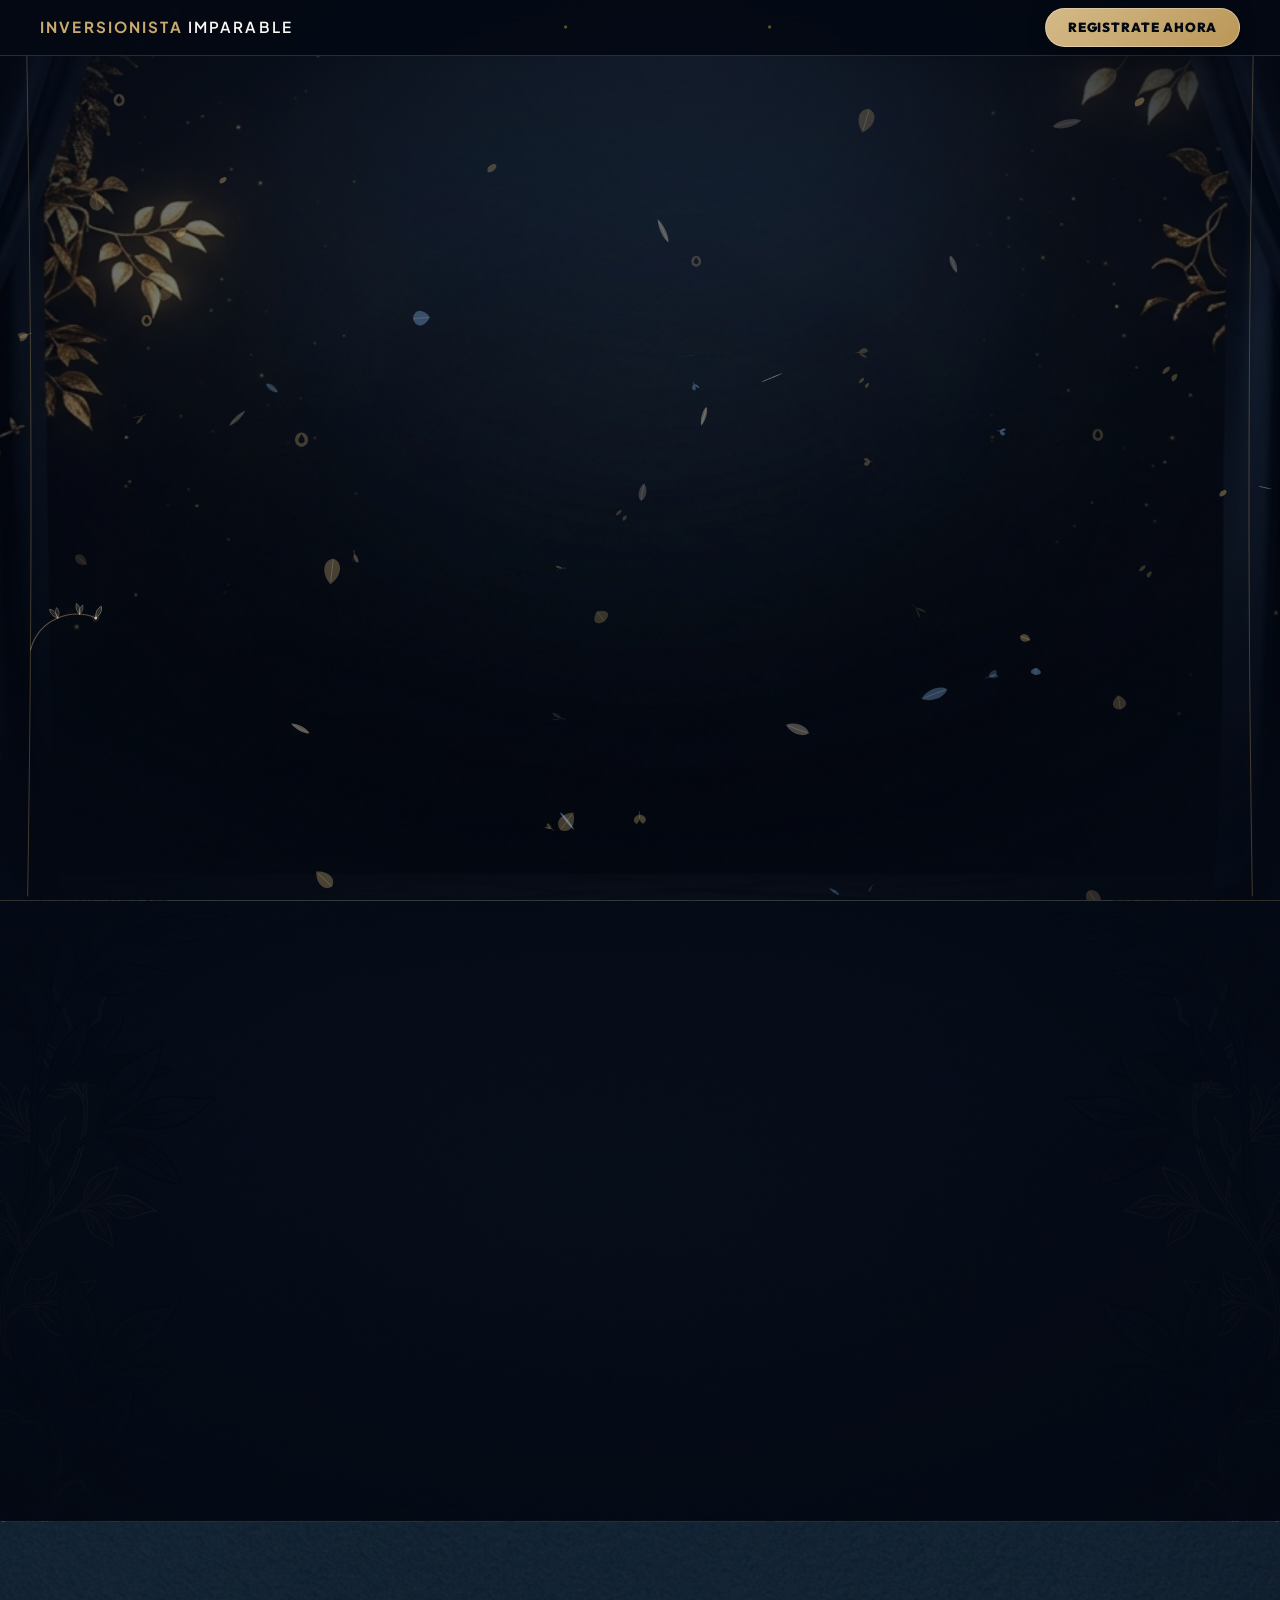
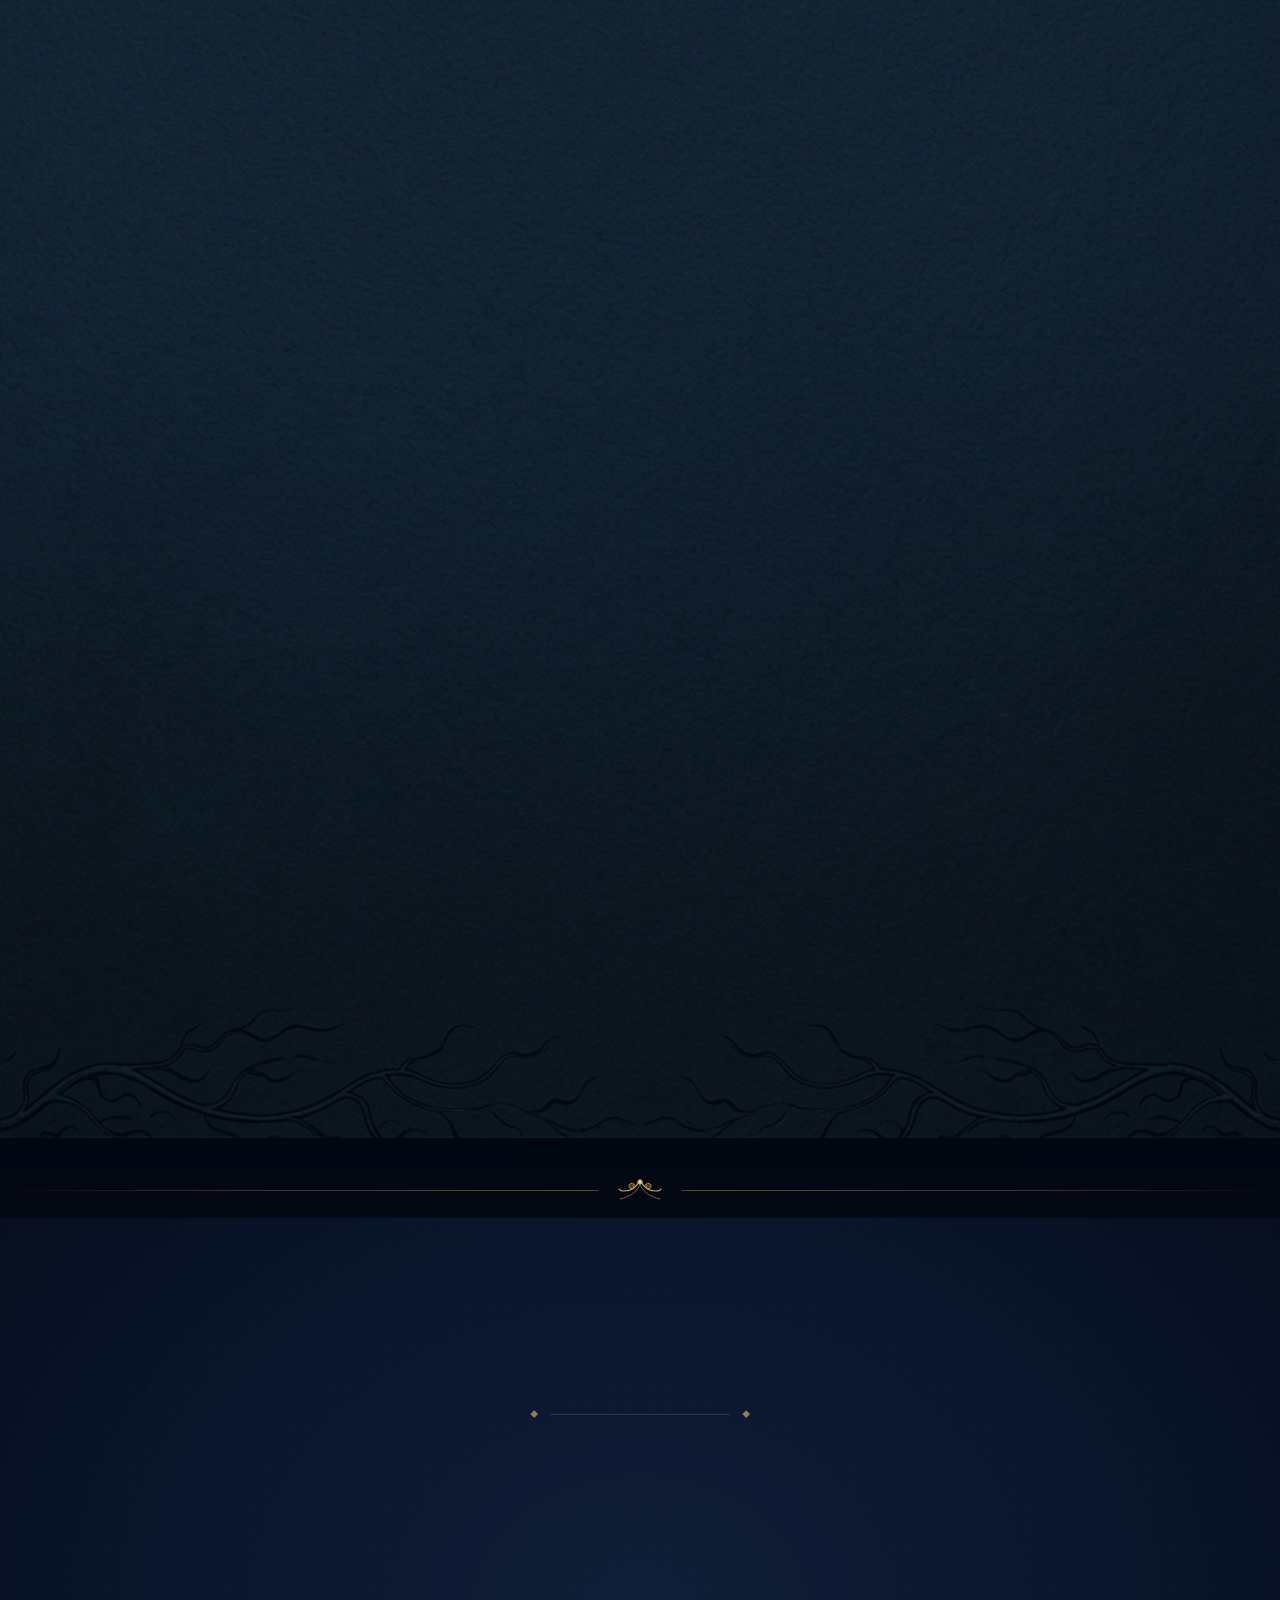
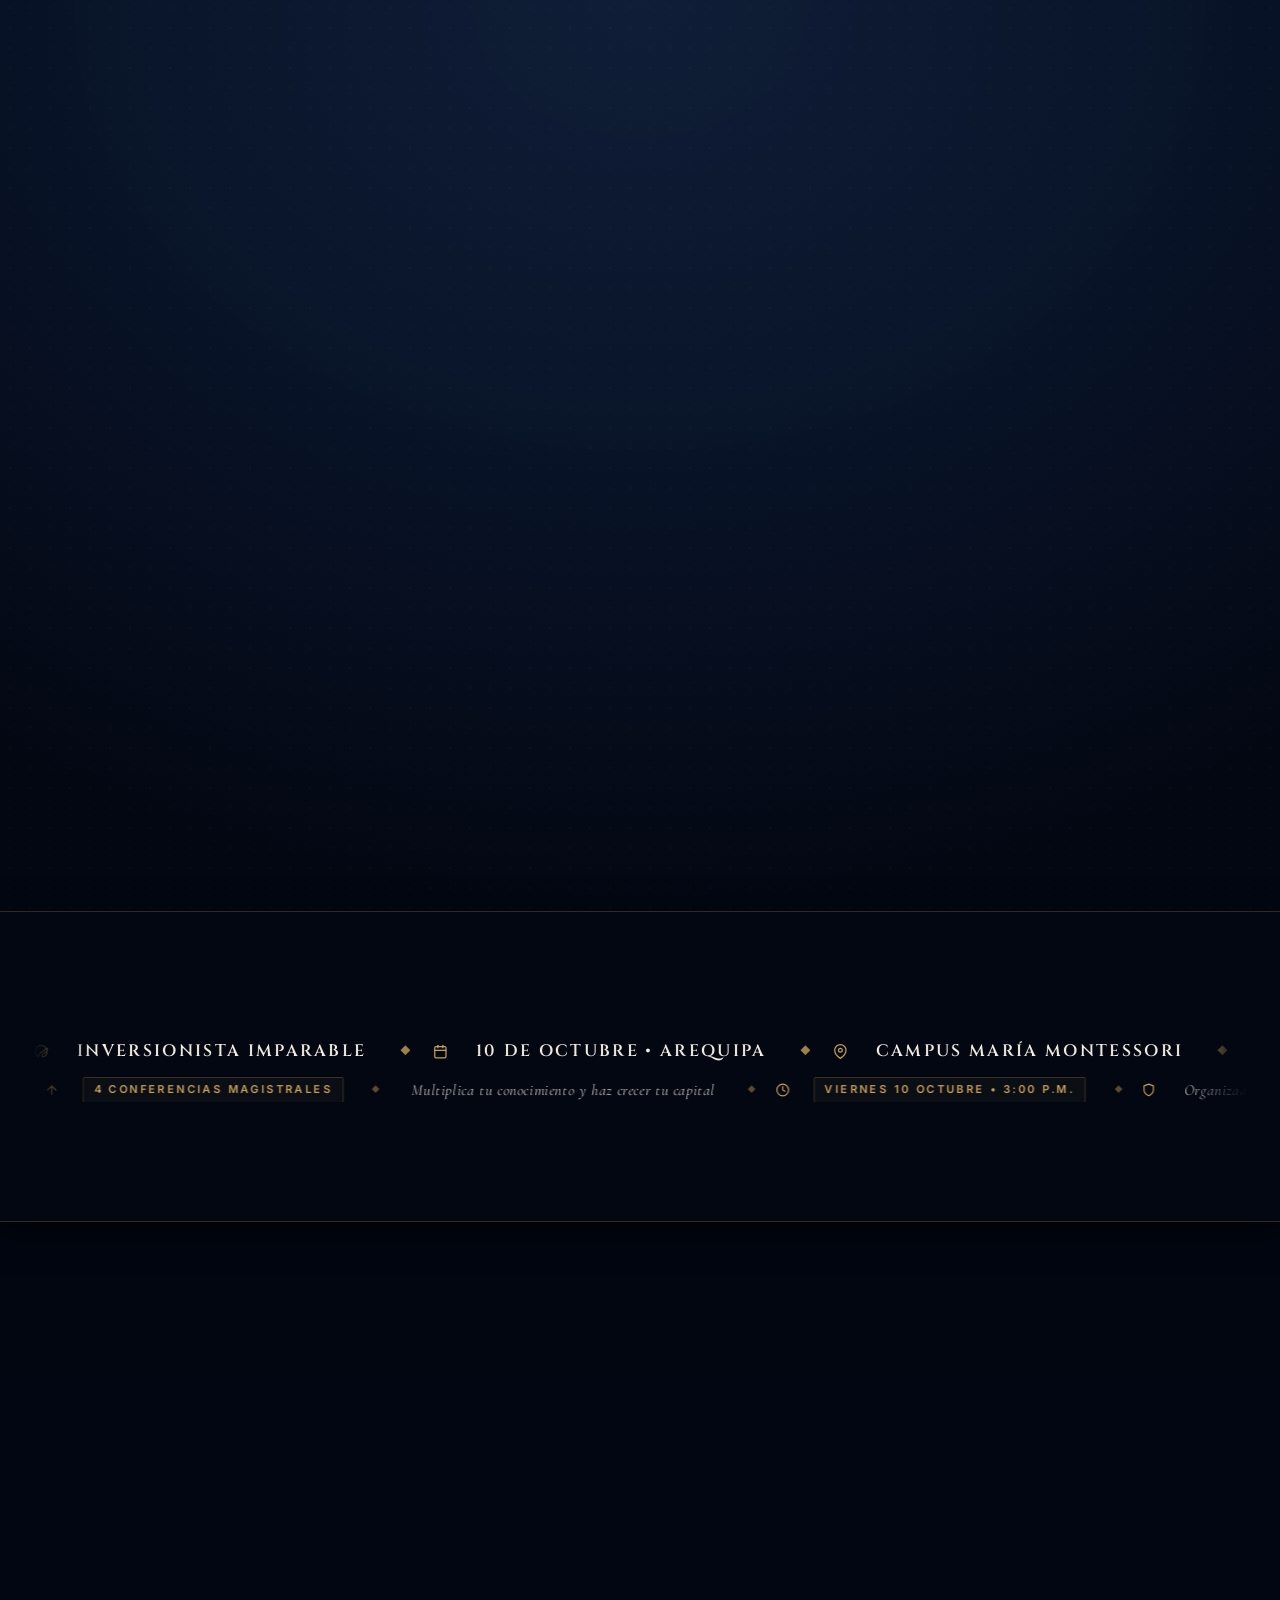
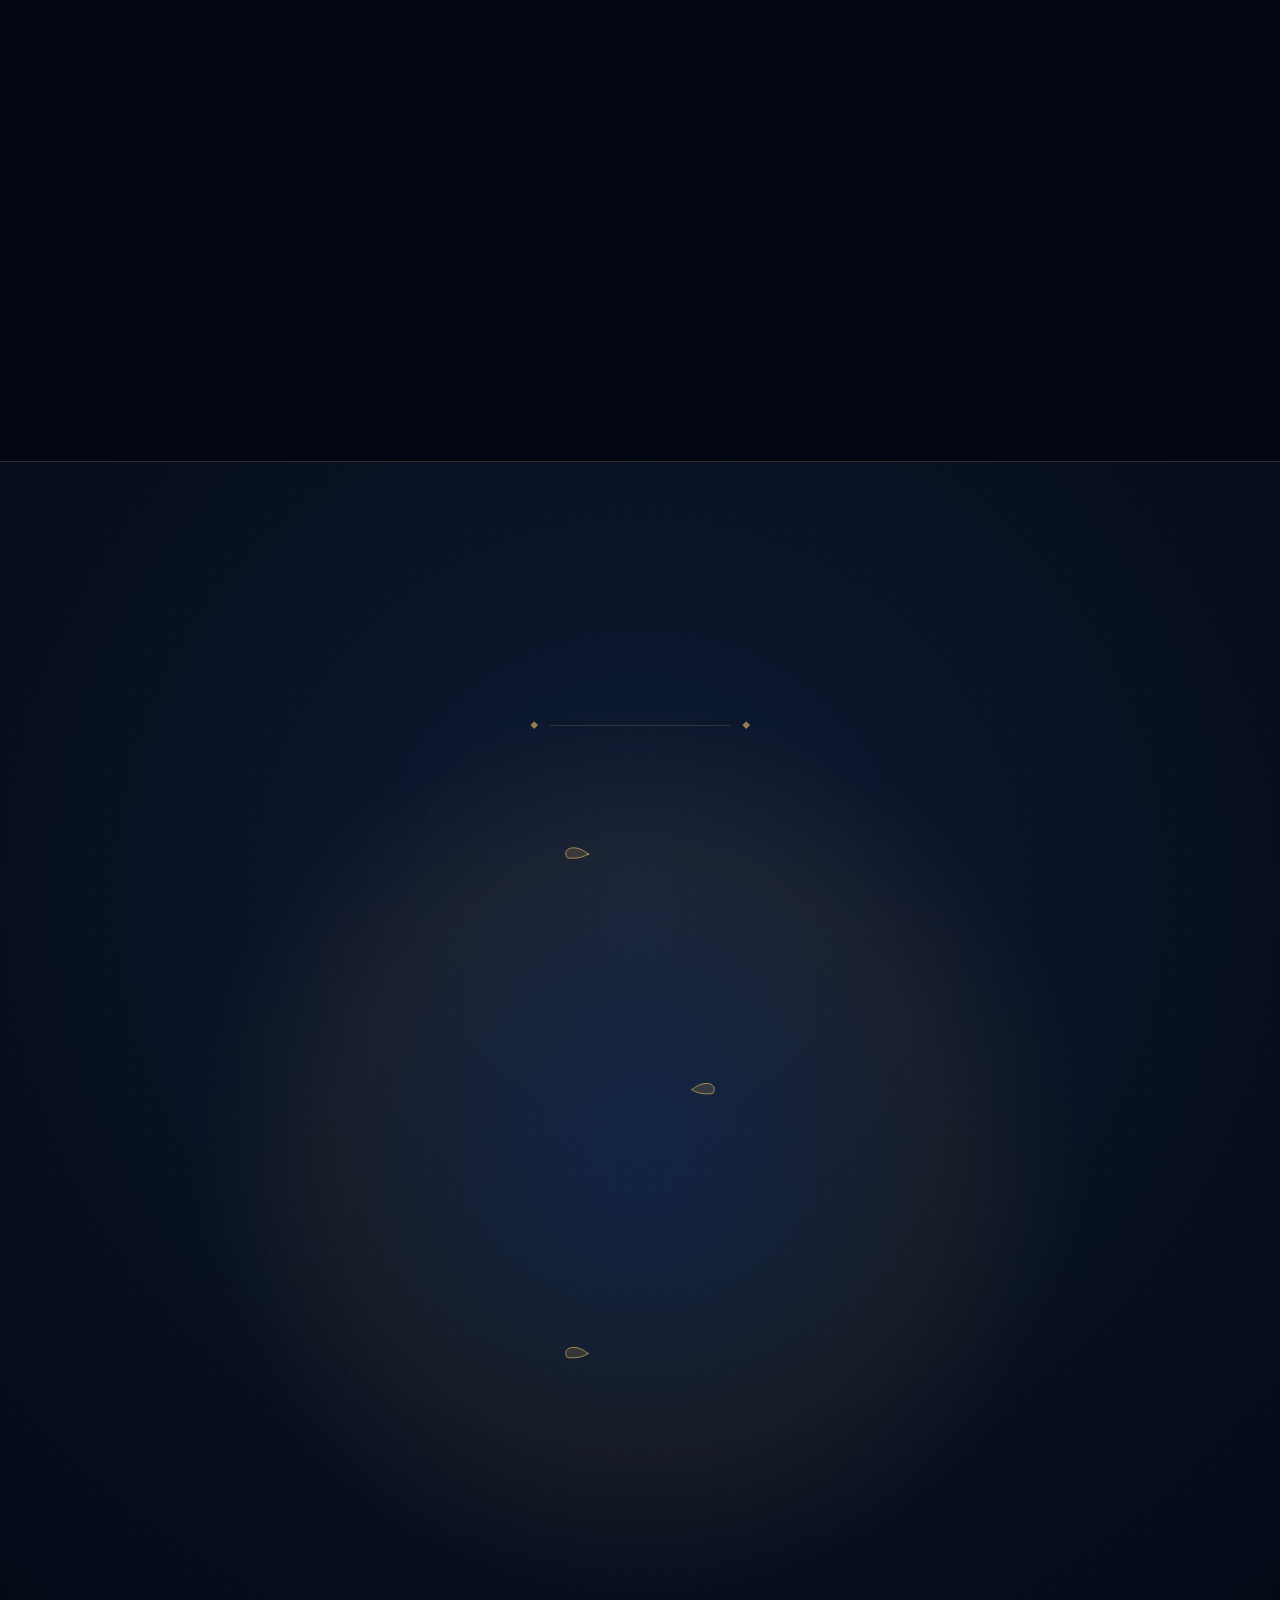
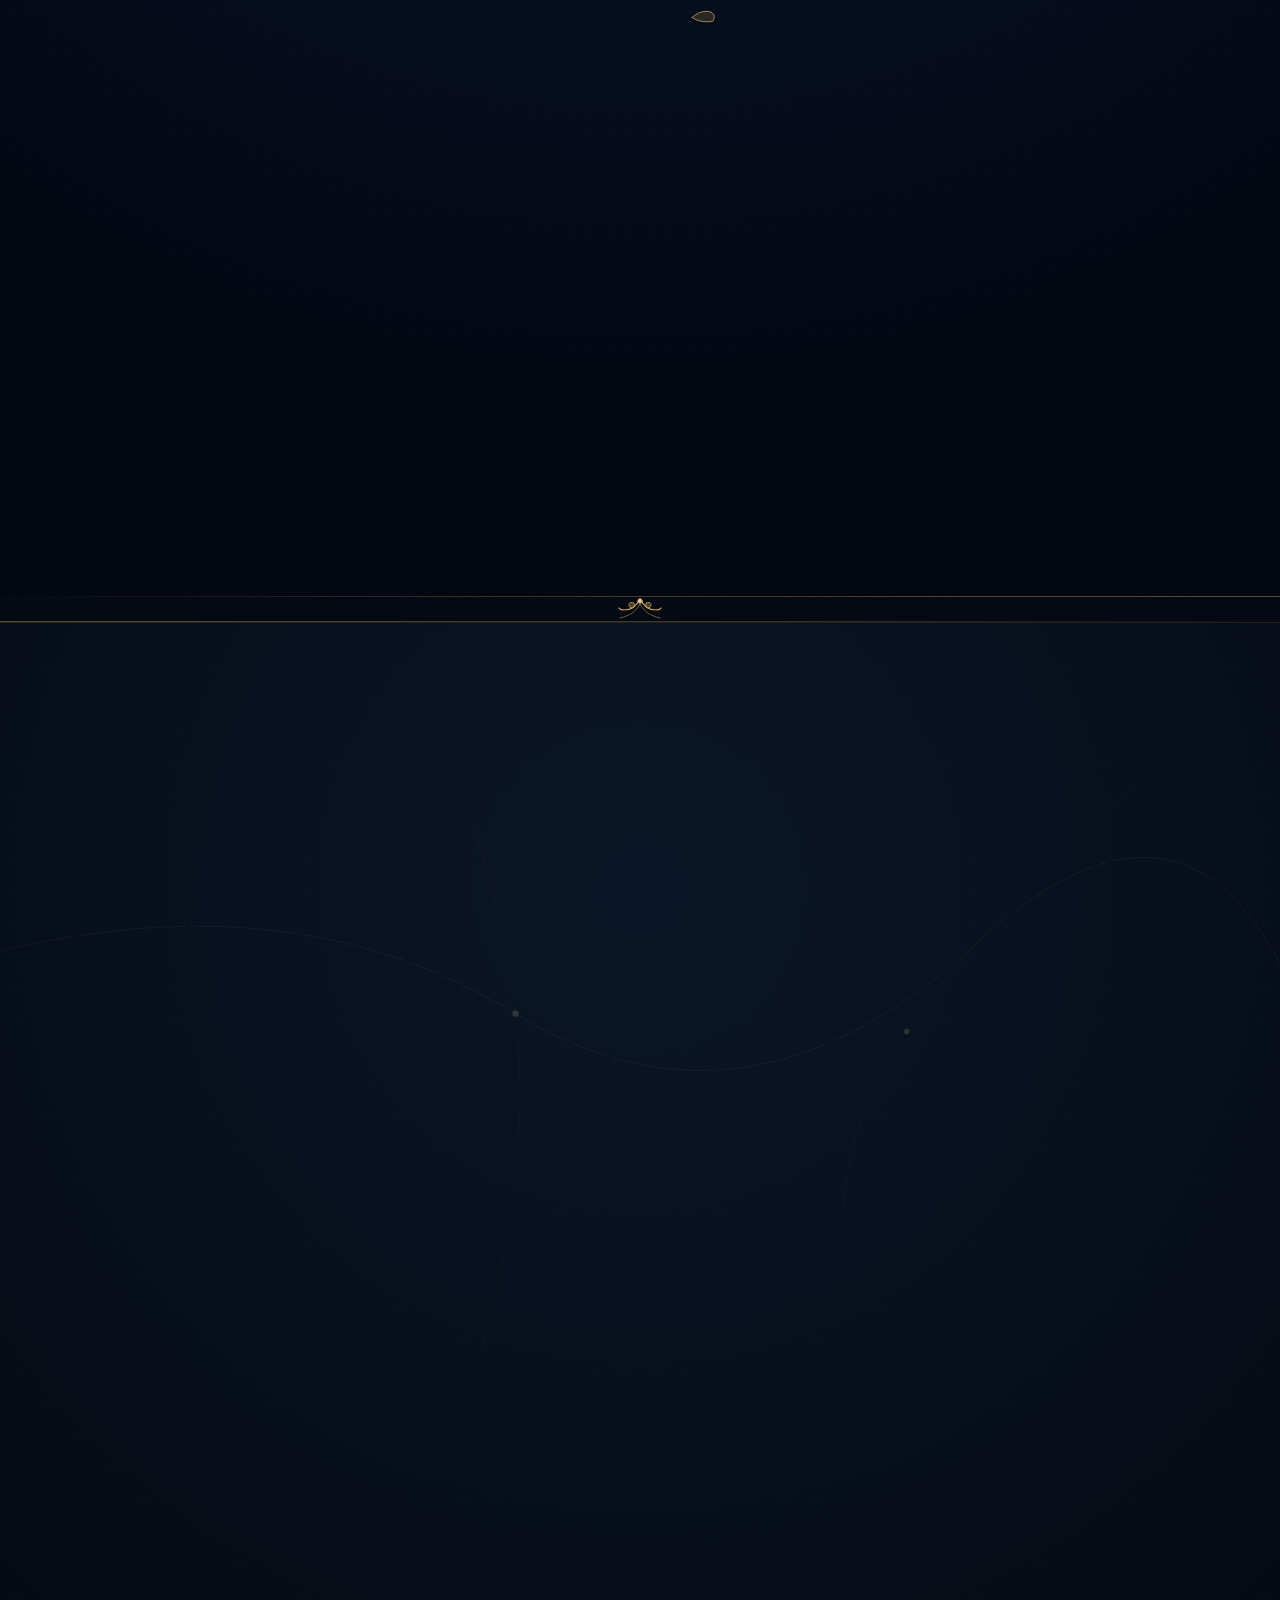
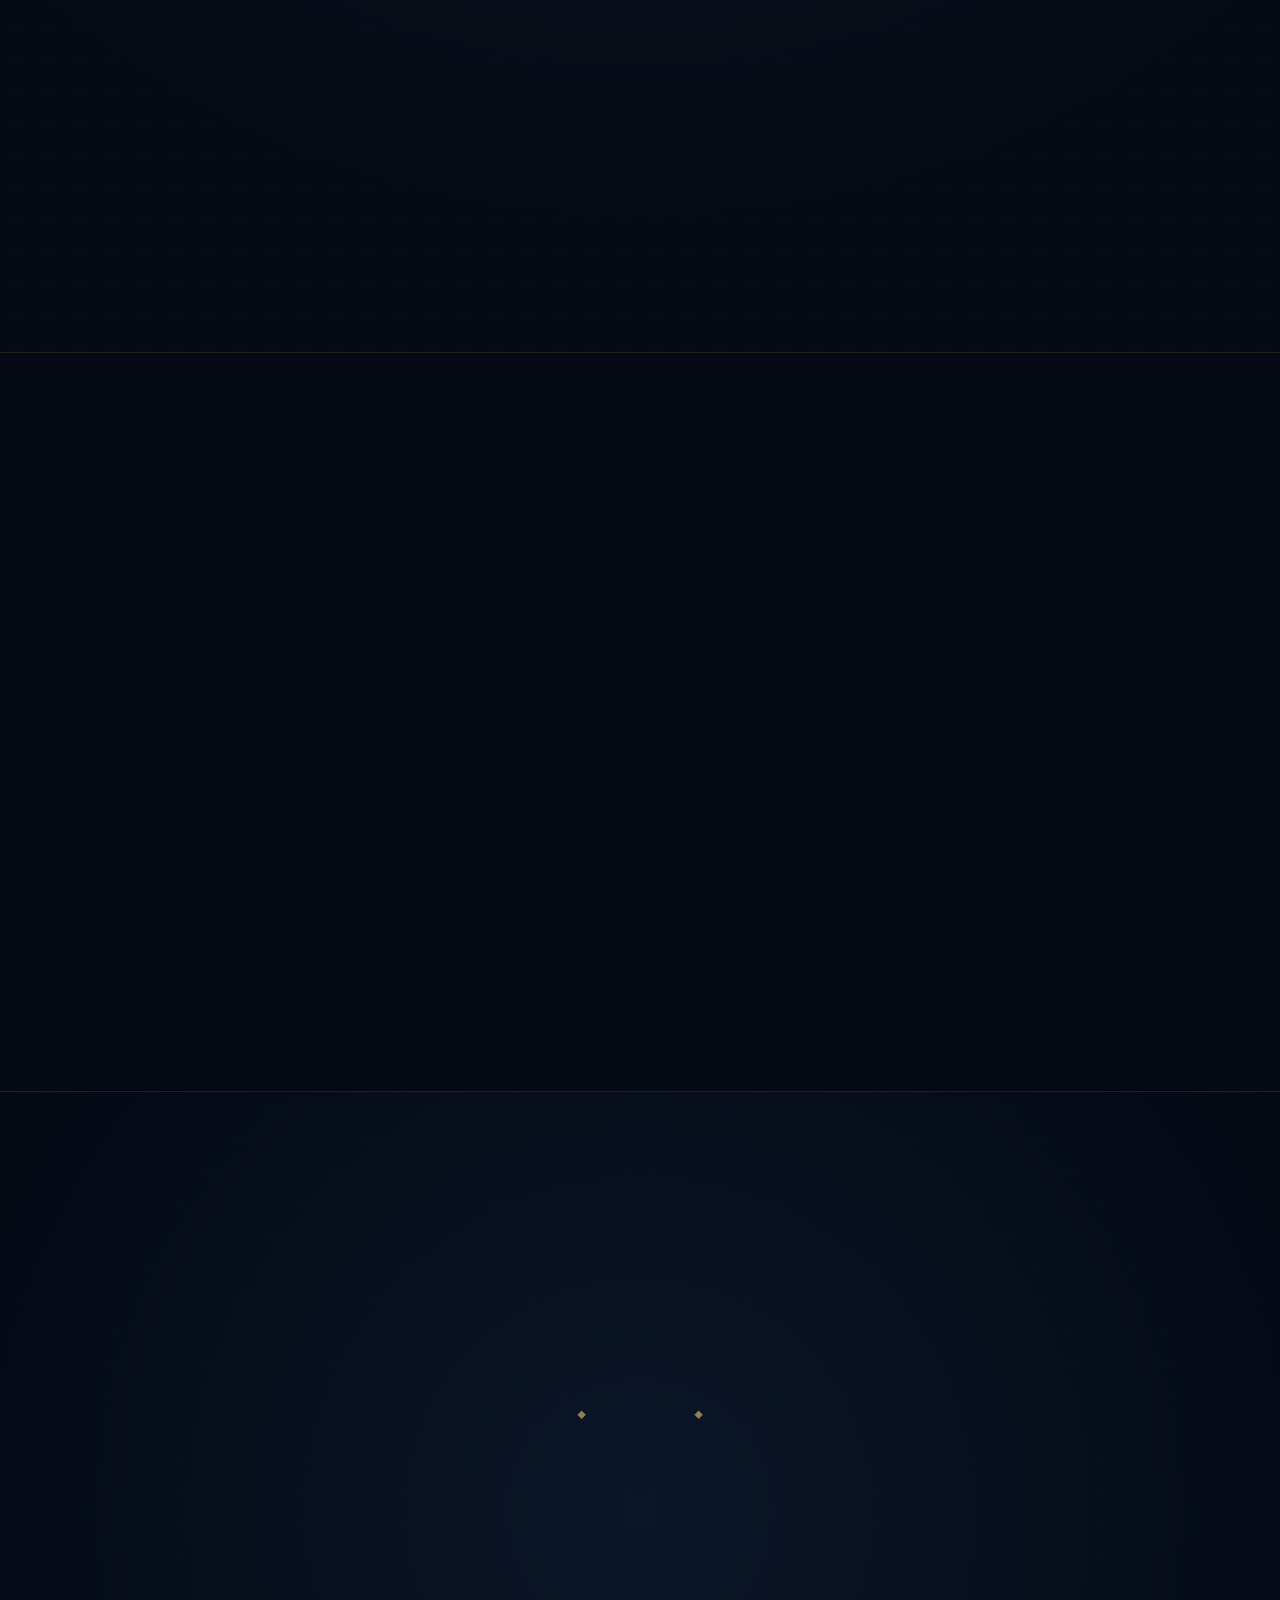
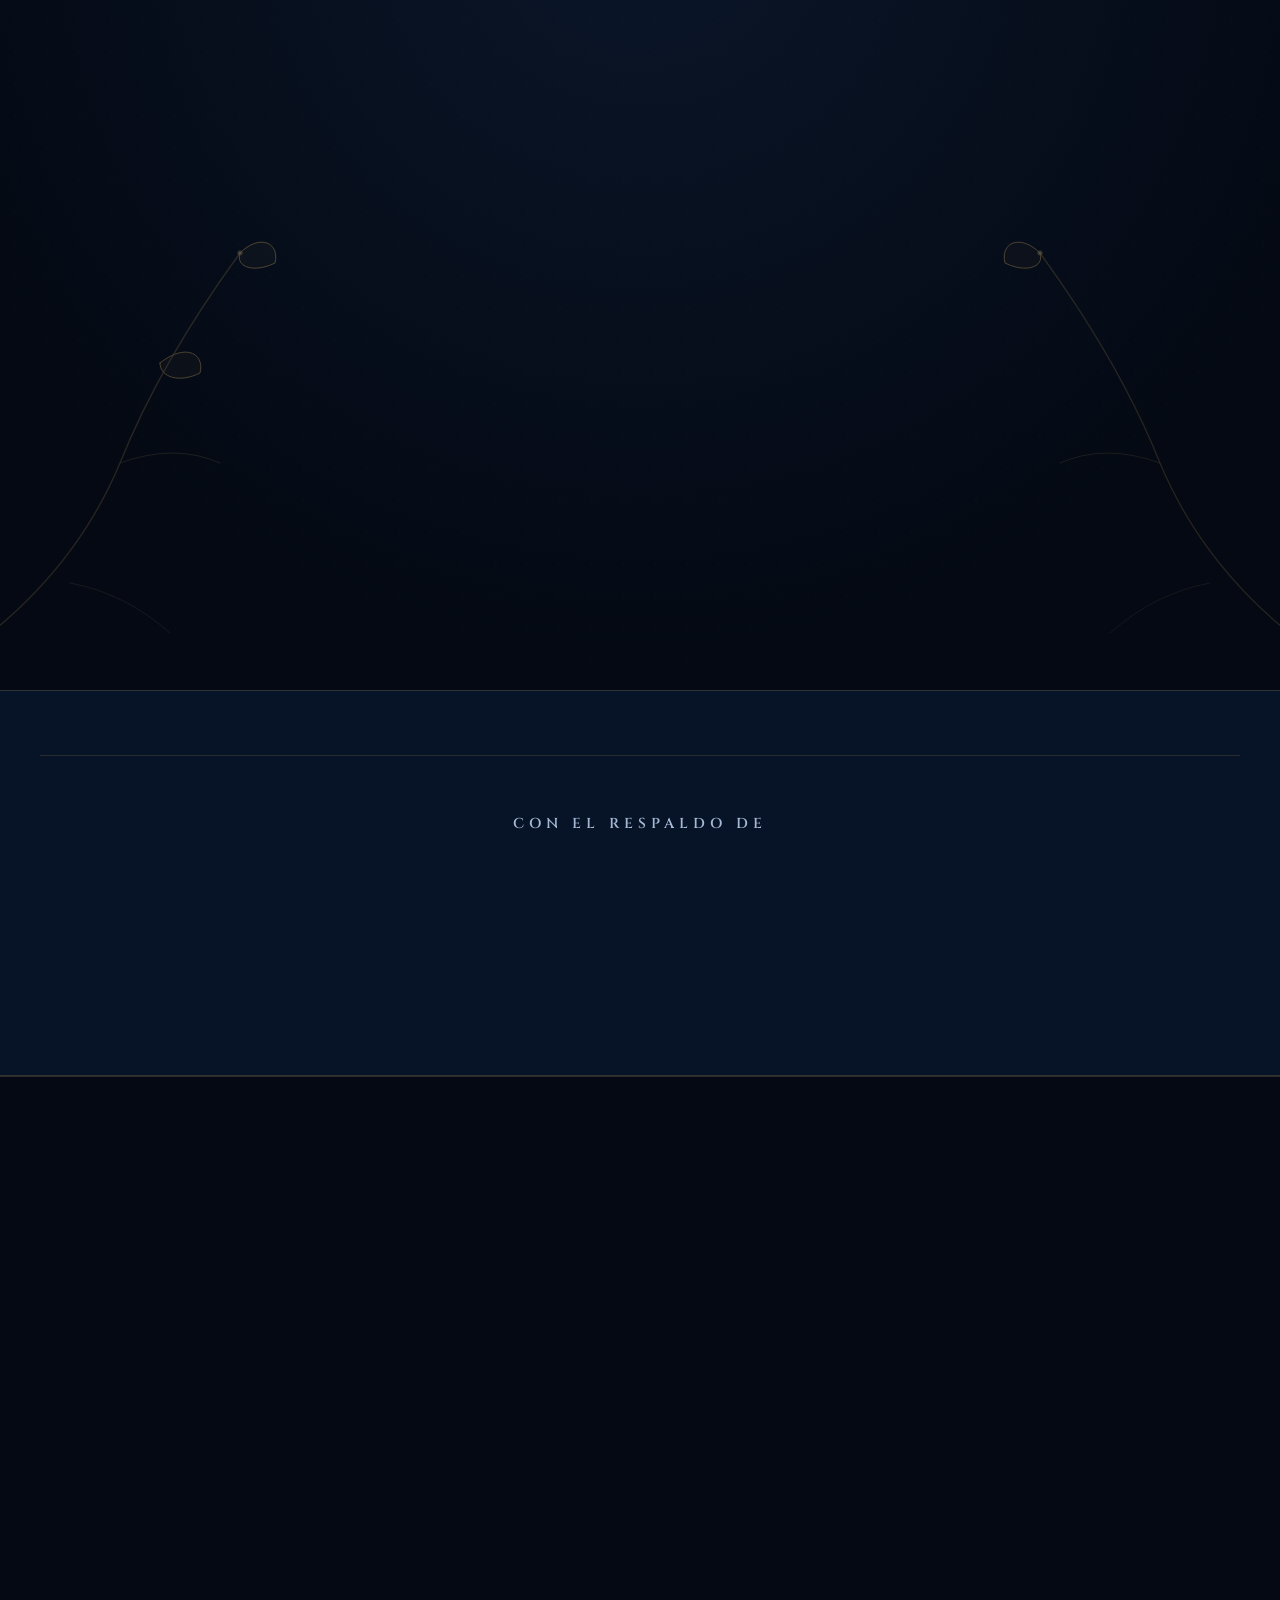
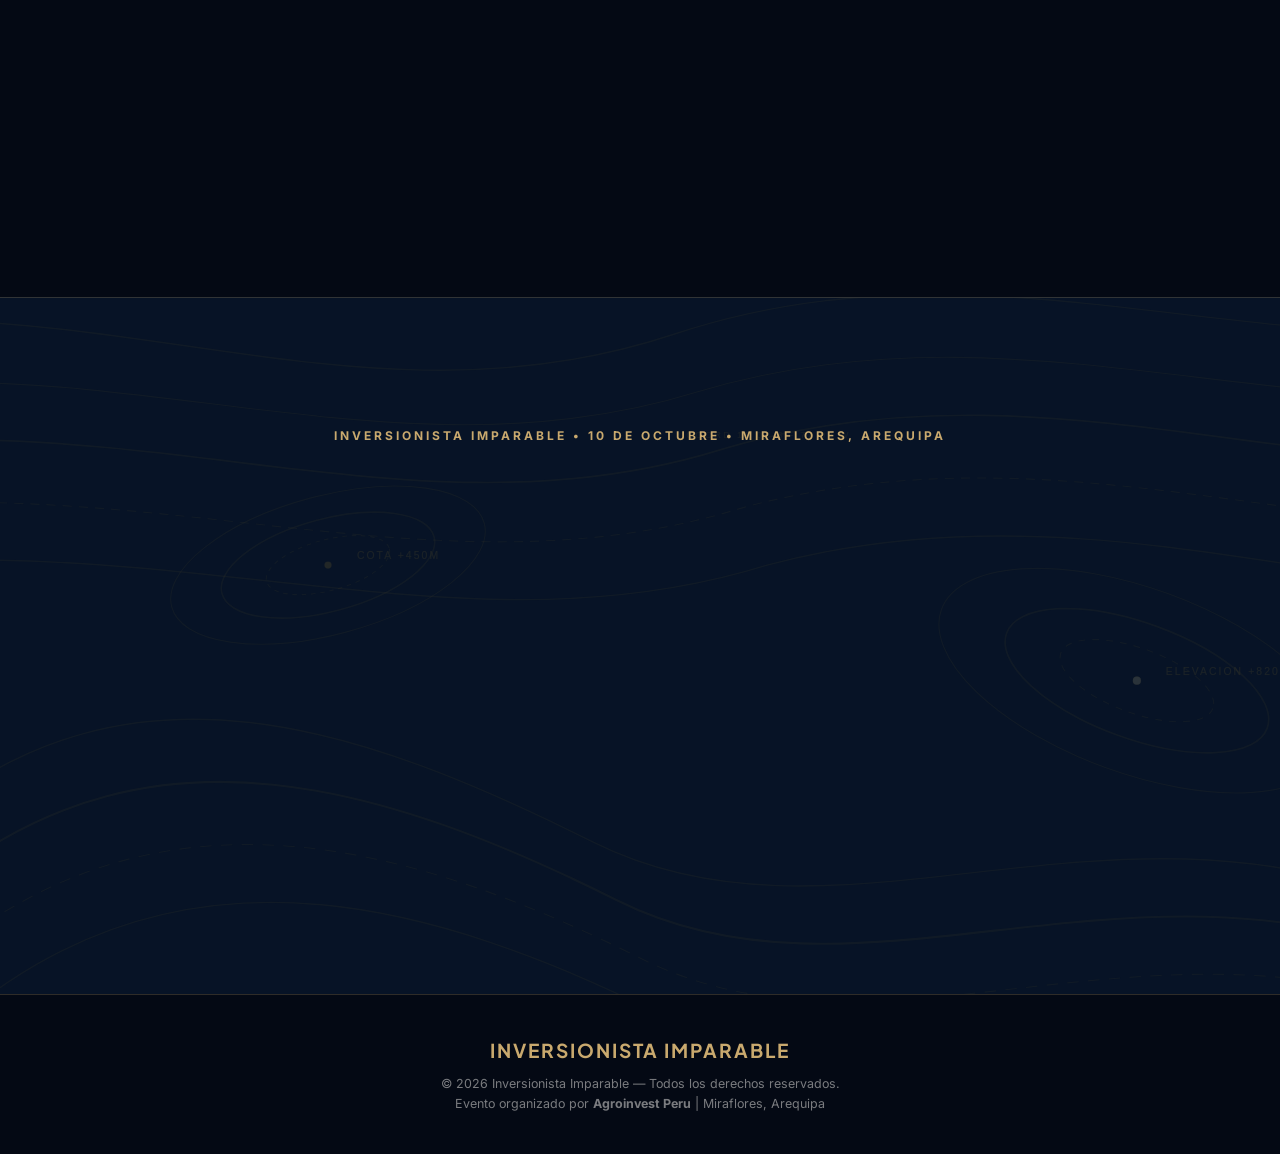
==== index.html @ ef2a2a37 "refactor: subtle, delicate alternating botanical vine (v5) - Calibrate pacing: Hero starts pristine " ====
<!DOCTYPE html>
<html lang="es">

<head>
  <meta charset="UTF-8" />
  <meta name="viewport" content="width=device-width, initial-scale=1.0" />
  <meta name="description"
    content="Inversionista Imparable — Un evento de crecimiento personal y financiero. 10 de octubre, Auditorio Campus Maria Montessori, Miraflores, Arequipa. Entrada gratuita." />
  <meta name="keywords"
    content="inversion, crecimiento personal, finanzas, congreso, Arequipa, Miraflores, evento gratuito" />
  <meta property="og:title" content="INVERSIONISTA IMPARABLE — 10 de Octubre | Arequipa" />
  <meta property="og:description" content="Ganar mas no siempre significa crecer mas. Registro gratuito en Arequipa." />
  <meta property="og:type" content="website" />
  <title>INVERSIONISTA IMPARABLE — 10 de Octubre | Arequipa</title>
  <link rel="preconnect" href="https://fonts.googleapis.com" />
  <link rel="preconnect" href="https://fonts.gstatic.com" crossorigin />
  <link
    href="https://fonts.googleapis.com/css2?family=Cinzel+Decorative:wght@700;900&family=Cinzel:wght@400;500;600;700;800;900&family=Cormorant+Garamond:ital,wght@0,400;0,500;0,600;1,400;1,500&family=Playfair+Display:ital,wght@0,400;0,600;1,400;1,600&family=Outfit:wght@600;700;800;900&family=Plus+Jakarta+Sans:wght@500;600;700;800&family=Inter:wght@400;500;600;700;800;900&display=swap"
    rel="stylesheet">
  <link rel="stylesheet" href="css/styles.css" />
</head>

<body>

  <!-- ========================================================
       HILO CONDUCTOR BOTÁNICO
       Canvas elements created and managed by js/animations.js.
       Renders botanical branches in real document coordinates,
       revealed top→bottom as the user scrolls via clip-path.
       ======================================================== -->
  <div id="hilo-conductor" aria-hidden="true"></div>

  <!-- ========================================================
       NAV BAR (editorial, refined, zero-pill)
       ======================================================== -->
  <nav class="nav-bar" role="navigation" aria-label="Navegacion principal">
    <a href="#hero" class="nav-logo" id="nav-logo-link" aria-label="Volver al inicio">Inversionista
      <span>Imparable</span></a>
    <div class="nav-event-meta" aria-label="Informacion del evento">
      <span class="nav-meta-item">10 de Octubre</span>
      <span class="nav-meta-sep" aria-hidden="true">&bull;</span>
      <span class="nav-meta-item">Miraflores, Arequipa</span>
      <span class="nav-meta-sep" aria-hidden="true">&bull;</span>
      <span class="nav-meta-item nav-meta-highlight">Entrada Libre</span>
    </div>
    <a href="#registro" class="nav-cta" id="nav-cta-btn">Registrate ahora</a>
  </nav>

  <!-- ========================================================
       HERO SECTION
       ======================================================== -->
  <section id="hero" aria-label="Seccion principal del evento">
    <div class="hero-bg" aria-hidden="true"></div>
    <div class="hero-glow" aria-hidden="true"></div>
    <canvas id="hero-particles-canvas" class="hero-particles-canvas" aria-hidden="true"></canvas>
    <div class="hero-leaves-container" id="hero-leaves" aria-hidden="true"></div>
    <div class="hero-layout-v3">
      <!-- Centro Superior: Titulo Monumental -->
      <div class="hero-top-center">
        <div class="hero-brand-logo">
          <h1 class="hero-brand-title">
            <span class="hero-logo-top">INVERSIONISTA</span>
            <span class="hero-logo-main">IMPARABLE</span>
          </h1>
        </div>
      </div>

      <!-- Zona Inferior: Copy a la izquierda, Datos a la derecha -->
      <div class="hero-bottom-grid">
        <!-- Izquierda: Copy y CTA -->
        <div class="hero-bottom-left">
          <h2 class="hero-headline">
            Ganar m&aacute;s no siempre<br>significa crecer m&aacute;s.
          </h2>
          <p class="hero-subtitle">
            Si ya aprendiste a generar ingresos, ahora es momento de aprender a tomar mejores decisiones con tu dinero.
          </p>

          <div class="hero-cta-wrapper">
            <a href="#registro" class="btn-hero-cta" id="hero-cta-primary-btn">
              <span>REG&Iacute;STRATE AHORA</span>
              <svg width="20" height="20" viewBox="0 0 24 24" fill="none" stroke="currentColor" stroke-width="2.5"
                stroke-linecap="round" stroke-linejoin="round" aria-hidden="true">
                <line x1="5" y1="12" x2="19" y2="12"></line>
                <polyline points="12 5 19 12 12 19"></polyline>
              </svg>
            </a>
            <p class="hero-cta-footnote">Acceso sin costo previa inscripci&oacute;n &bull; Aforo limitado</p>
          </div>
        </div>

        <!-- Derecha: Indice de Datos (Elegante, minimalista) -->
        <div class="hero-bottom-right">
          <div class="vip-pass-card" id="vip-pass">
            <div class="vip-pass-glow"></div>

            <div class="vip-pass-body">
              <div class="pass-row">
                <span class="pass-label">FECHA Y HORA</span>
                <strong class="pass-value">10 de Octubre &mdash; 3:00 P.M.</strong>
              </div>
              <div class="pass-divider"></div>
              <div class="pass-row">
                <span class="pass-label">UBICACI&Oacute;N</span>
                <strong class="pass-value">Auditorio Campus Mar&iacute;a Montessori<br><span
                    class="pass-sub">Miraflores, Arequipa</span></strong>
              </div>
              <div class="pass-divider"></div>
              <div class="pass-row highlight">
                <span class="pass-label">INGRESO</span>
                <strong class="pass-value">Entrada Gratuita &bull; Cupos Limitados</strong>
              </div>
            </div>
          </div>
        </div>
      </div>
    </div>
  </section>

  <!-- ========================================================
       COUNTDOWN (Horologerie & Editorial Timepiece)
       ======================================================== -->
  <section id="countdown" aria-label="Contador regresivo al evento">
    <div class="countdown-ambient" aria-hidden="true"></div>
    <div class="countdown-botanical countdown-botanical--left" aria-hidden="true">
      <svg width="240" height="340" viewBox="0 0 240 340" fill="none" xmlns="http://www.w3.org/2000/svg">
        <path d="M-20 170 C40 170, 90 140, 130 90 C150 65, 170 30, 180 -10" stroke="rgba(197, 160, 89, 0.25)"
          stroke-width="1.2" stroke-linecap="round" />
        <path d="M-10 180 C50 185, 110 210, 150 260 C170 285, 190 320, 200 360" stroke="rgba(197, 160, 89, 0.2)"
          stroke-width="1.2" stroke-linecap="round" />
        <path d="M50 155 C70 120, 105 105, 125 110 C125 125, 105 145, 75 155 Z" fill="rgba(197, 160, 89, 0.07)"
          stroke="rgba(197, 160, 89, 0.22)" stroke-width="0.8" />
        <path d="M95 115 C115 85, 145 75, 165 80 C165 95, 145 115, 115 120 Z" fill="rgba(197, 160, 89, 0.07)"
          stroke="rgba(197, 160, 89, 0.22)" stroke-width="0.8" />
        <path d="M60 195 C80 230, 115 245, 135 240 C135 225, 115 205, 85 195 Z" fill="rgba(197, 160, 89, 0.07)"
          stroke="rgba(197, 160, 89, 0.22)" stroke-width="0.8" />
        <path d="M110 230 C130 260, 160 270, 180 265 C180 250, 160 230, 130 225 Z" fill="rgba(197, 160, 89, 0.07)"
          stroke="rgba(197, 160, 89, 0.22)" stroke-width="0.8" />
        <path d="M-15 200 C30 220, 70 270, 85 330" stroke="rgba(197, 160, 89, 0.14)" stroke-width="0.8"
          stroke-dasharray="2 3" />
        <path d="M20 225 C45 255, 60 300, 65 350" stroke="rgba(197, 160, 89, 0.12)" stroke-width="0.6" />
      </svg>
    </div>
    <div class="countdown-botanical countdown-botanical--right" aria-hidden="true">
      <svg width="240" height="340" viewBox="0 0 240 340" fill="none" xmlns="http://www.w3.org/2000/svg">
        <path d="M260 170 C200 170, 150 140, 110 90 C90 65, 70 30, 60 -10" stroke="rgba(197, 160, 89, 0.25)"
          stroke-width="1.2" stroke-linecap="round" />
        <path d="M250 180 C190 185, 130 210, 90 260 C70 285, 50 320, 40 360" stroke="rgba(197, 160, 89, 0.2)"
          stroke-width="1.2" stroke-linecap="round" />
        <path d="M190 155 C170 120, 135 105, 115 110 C115 125, 135 145, 165 155 Z" fill="rgba(197, 160, 89, 0.07)"
          stroke="rgba(197, 160, 89, 0.22)" stroke-width="0.8" />
        <path d="M145 115 C125 85, 95 75, 75 80 C75 95, 95 115, 125 120 Z" fill="rgba(197, 160, 89, 0.07)"
          stroke="rgba(197, 160, 89, 0.22)" stroke-width="0.8" />
        <path d="M180 195 C160 230, 125 245, 105 240 C105 225, 125 205, 155 195 Z" fill="rgba(197, 160, 89, 0.07)"
          stroke="rgba(197, 160, 89, 0.22)" stroke-width="0.8" />
        <path d="M130 230 C110 260, 80 270, 60 265 C60 250, 80 230, 110 225 Z" fill="rgba(197, 160, 89, 0.07)"
          stroke="rgba(197, 160, 89, 0.22)" stroke-width="0.8" />
        <path d="M255 200 C210 220, 170 270, 155 330" stroke="rgba(197, 160, 89, 0.14)" stroke-width="0.8"
          stroke-dasharray="2 3" />
        <path d="M220 225 C195 255, 180 300, 175 350" stroke="rgba(197, 160, 89, 0.12)" stroke-width="0.6" />
      </svg>
    </div>
    <div class="container countdown-container">
      <div class="countdown-header">
        <span class="countdown-kicker">Apertura Oficial &bull; 10 de Octubre &bull; Arequipa</span>
        <h3 class="countdown-headline">El tiempo es tu mayor activo</h3>
        <div class="countdown-gold-divider" aria-hidden="true">
          <span class="divider-line"></span>
          <span class="divider-diamond">&#9670;</span>
          <span class="divider-line"></span>
        </div>
      </div>
      <div class="countdown-grid">
        <div class="countdown-unit" data-countdown-card>
          <svg class="plate-corner plate-corner--tl" width="16" height="16" viewBox="0 0 16 16" fill="none"
            aria-hidden="true">
            <path d="M1 15V5C1 2.79086 2.79086 1 5 1H15" stroke="currentColor" stroke-width="1.1"
              stroke-linecap="round" />
            <path d="M3.5 12.5V6C3.5 4.61929 4.61929 3.5 6 3.5H12.5" stroke="currentColor" stroke-width="0.7"
              stroke-linecap="round" stroke-opacity="0.6" />
            <circle cx="2.2" cy="2.2" r="0.9" fill="currentColor" />
          </svg>
          <svg class="plate-corner plate-corner--tr" width="16" height="16" viewBox="0 0 16 16" fill="none"
            aria-hidden="true">
            <path d="M1 15V5C1 2.79086 2.79086 1 5 1H15" stroke="currentColor" stroke-width="1.1"
              stroke-linecap="round" />
            <path d="M3.5 12.5V6C3.5 4.61929 4.61929 3.5 6 3.5H12.5" stroke="currentColor" stroke-width="0.7"
              stroke-linecap="round" stroke-opacity="0.6" />
            <circle cx="2.2" cy="2.2" r="0.9" fill="currentColor" />
          </svg>
          <svg class="plate-corner plate-corner--bl" width="16" height="16" viewBox="0 0 16 16" fill="none"
            aria-hidden="true">
            <path d="M1 15V5C1 2.79086 2.79086 1 5 1H15" stroke="currentColor" stroke-width="1.1"
              stroke-linecap="round" />
            <path d="M3.5 12.5V6C3.5 4.61929 4.61929 3.5 6 3.5H12.5" stroke="currentColor" stroke-width="0.7"
              stroke-linecap="round" stroke-opacity="0.6" />
            <circle cx="2.2" cy="2.2" r="0.9" fill="currentColor" />
          </svg>
          <svg class="plate-corner plate-corner--br" width="16" height="16" viewBox="0 0 16 16" fill="none"
            aria-hidden="true">
            <path d="M1 15V5C1 2.79086 2.79086 1 5 1H15" stroke="currentColor" stroke-width="1.1"
              stroke-linecap="round" />
            <path d="M3.5 12.5V6C3.5 4.61929 4.61929 3.5 6 3.5H12.5" stroke="currentColor" stroke-width="0.7"
              stroke-linecap="round" stroke-opacity="0.6" />
            <circle cx="2.2" cy="2.2" r="0.9" fill="currentColor" />
          </svg>
          <span class="countdown-number" id="count-days">--</span>
          <span class="countdown-unit-label">D&iacute;as</span>
        </div>
        <span class="countdown-separator" aria-hidden="true">&#9670;</span>
        <div class="countdown-unit" data-countdown-card>
          <svg class="plate-corner plate-corner--tl" width="16" height="16" viewBox="0 0 16 16" fill="none"
            aria-hidden="true">
            <path d="M1 15V5C1 2.79086 2.79086 1 5 1H15" stroke="currentColor" stroke-width="1.1"
              stroke-linecap="round" />
            <path d="M3.5 12.5V6C3.5 4.61929 4.61929 3.5 6 3.5H12.5" stroke="currentColor" stroke-width="0.7"
              stroke-linecap="round" stroke-opacity="0.6" />
            <circle cx="2.2" cy="2.2" r="0.9" fill="currentColor" />
          </svg>
          <svg class="plate-corner plate-corner--tr" width="16" height="16" viewBox="0 0 16 16" fill="none"
            aria-hidden="true">
            <path d="M1 15V5C1 2.79086 2.79086 1 5 1H15" stroke="currentColor" stroke-width="1.1"
              stroke-linecap="round" />
            <path d="M3.5 12.5V6C3.5 4.61929 4.61929 3.5 6 3.5H12.5" stroke="currentColor" stroke-width="0.7"
              stroke-linecap="round" stroke-opacity="0.6" />
            <circle cx="2.2" cy="2.2" r="0.9" fill="currentColor" />
          </svg>
          <svg class="plate-corner plate-corner--bl" width="16" height="16" viewBox="0 0 16 16" fill="none"
            aria-hidden="true">
            <path d="M1 15V5C1 2.79086 2.79086 1 5 1H15" stroke="currentColor" stroke-width="1.1"
              stroke-linecap="round" />
            <path d="M3.5 12.5V6C3.5 4.61929 4.61929 3.5 6 3.5H12.5" stroke="currentColor" stroke-width="0.7"
              stroke-linecap="round" stroke-opacity="0.6" />
            <circle cx="2.2" cy="2.2" r="0.9" fill="currentColor" />
          </svg>
          <svg class="plate-corner plate-corner--br" width="16" height="16" viewBox="0 0 16 16" fill="none"
            aria-hidden="true">
            <path d="M1 15V5C1 2.79086 2.79086 1 5 1H15" stroke="currentColor" stroke-width="1.1"
              stroke-linecap="round" />
            <path d="M3.5 12.5V6C3.5 4.61929 4.61929 3.5 6 3.5H12.5" stroke="currentColor" stroke-width="0.7"
              stroke-linecap="round" stroke-opacity="0.6" />
            <circle cx="2.2" cy="2.2" r="0.9" fill="currentColor" />
          </svg>
          <span class="countdown-number" id="count-hours">--</span>
          <span class="countdown-unit-label">Horas</span>
        </div>
        <span class="countdown-separator" aria-hidden="true">&#9670;</span>
        <div class="countdown-unit" data-countdown-card>
          <svg class="plate-corner plate-corner--tl" width="16" height="16" viewBox="0 0 16 16" fill="none"
            aria-hidden="true">
            <path d="M1 15V5C1 2.79086 2.79086 1 5 1H15" stroke="currentColor" stroke-width="1.1"
              stroke-linecap="round" />
            <path d="M3.5 12.5V6C3.5 4.61929 4.61929 3.5 6 3.5H12.5" stroke="currentColor" stroke-width="0.7"
              stroke-linecap="round" stroke-opacity="0.6" />
            <circle cx="2.2" cy="2.2" r="0.9" fill="currentColor" />
          </svg>
          <svg class="plate-corner plate-corner--tr" width="16" height="16" viewBox="0 0 16 16" fill="none"
            aria-hidden="true">
            <path d="M1 15V5C1 2.79086 2.79086 1 5 1H15" stroke="currentColor" stroke-width="1.1"
              stroke-linecap="round" />
            <path d="M3.5 12.5V6C3.5 4.61929 4.61929 3.5 6 3.5H12.5" stroke="currentColor" stroke-width="0.7"
              stroke-linecap="round" stroke-opacity="0.6" />
            <circle cx="2.2" cy="2.2" r="0.9" fill="currentColor" />
          </svg>
          <svg class="plate-corner plate-corner--bl" width="16" height="16" viewBox="0 0 16 16" fill="none"
            aria-hidden="true">
            <path d="M1 15V5C1 2.79086 2.79086 1 5 1H15" stroke="currentColor" stroke-width="1.1"
              stroke-linecap="round" />
            <path d="M3.5 12.5V6C3.5 4.61929 4.61929 3.5 6 3.5H12.5" stroke="currentColor" stroke-width="0.7"
              stroke-linecap="round" stroke-opacity="0.6" />
            <circle cx="2.2" cy="2.2" r="0.9" fill="currentColor" />
          </svg>
          <svg class="plate-corner plate-corner--br" width="16" height="16" viewBox="0 0 16 16" fill="none"
            aria-hidden="true">
            <path d="M1 15V5C1 2.79086 2.79086 1 5 1H15" stroke="currentColor" stroke-width="1.1"
              stroke-linecap="round" />
            <path d="M3.5 12.5V6C3.5 4.61929 4.61929 3.5 6 3.5H12.5" stroke="currentColor" stroke-width="0.7"
              stroke-linecap="round" stroke-opacity="0.6" />
            <circle cx="2.2" cy="2.2" r="0.9" fill="currentColor" />
          </svg>
          <span class="countdown-number" id="count-minutes">--</span>
          <span class="countdown-unit-label">Minutos</span>
        </div>
        <span class="countdown-separator" aria-hidden="true">&#9670;</span>
        <div class="countdown-unit" data-countdown-card>
          <svg class="plate-corner plate-corner--tl" width="16" height="16" viewBox="0 0 16 16" fill="none"
            aria-hidden="true">
            <path d="M1 15V5C1 2.79086 2.79086 1 5 1H15" stroke="currentColor" stroke-width="1.1"
              stroke-linecap="round" />
            <path d="M3.5 12.5V6C3.5 4.61929 4.61929 3.5 6 3.5H12.5" stroke="currentColor" stroke-width="0.7"
              stroke-linecap="round" stroke-opacity="0.6" />
            <circle cx="2.2" cy="2.2" r="0.9" fill="currentColor" />
          </svg>
          <svg class="plate-corner plate-corner--tr" width="16" height="16" viewBox="0 0 16 16" fill="none"
            aria-hidden="true">
            <path d="M1 15V5C1 2.79086 2.79086 1 5 1H15" stroke="currentColor" stroke-width="1.1"
              stroke-linecap="round" />
            <path d="M3.5 12.5V6C3.5 4.61929 4.61929 3.5 6 3.5H12.5" stroke="currentColor" stroke-width="0.7"
              stroke-linecap="round" stroke-opacity="0.6" />
            <circle cx="2.2" cy="2.2" r="0.9" fill="currentColor" />
          </svg>
          <svg class="plate-corner plate-corner--bl" width="16" height="16" viewBox="0 0 16 16" fill="none"
            aria-hidden="true">
            <path d="M1 15V5C1 2.79086 2.79086 1 5 1H15" stroke="currentColor" stroke-width="1.1"
              stroke-linecap="round" />
            <path d="M3.5 12.5V6C3.5 4.61929 4.61929 3.5 6 3.5H12.5" stroke="currentColor" stroke-width="0.7"
              stroke-linecap="round" stroke-opacity="0.6" />
            <circle cx="2.2" cy="2.2" r="0.9" fill="currentColor" />
          </svg>
          <svg class="plate-corner plate-corner--br" width="16" height="16" viewBox="0 0 16 16" fill="none"
            aria-hidden="true">
            <path d="M1 15V5C1 2.79086 2.79086 1 5 1H15" stroke="currentColor" stroke-width="1.1"
              stroke-linecap="round" />
            <path d="M3.5 12.5V6C3.5 4.61929 4.61929 3.5 6 3.5H12.5" stroke="currentColor" stroke-width="0.7"
              stroke-linecap="round" stroke-opacity="0.6" />
            <circle cx="2.2" cy="2.2" r="0.9" fill="currentColor" />
          </svg>
          <span class="countdown-number" id="count-seconds">--</span>
          <span class="countdown-unit-label">Segundos</span>
        </div>
      </div>
      <p class="countdown-text">Tu tiempo tambi&eacute;n puede trabajar para ti.</p>
    </div>
  </section>

  <!-- ========================================================
       PARA QUIEN ES
       ======================================================== -->
  <section id="para-quien" aria-labelledby="para-quien-title">
    <div class="container">
      <div class="editorial-header text-center" data-anim="fade-up">
        <span class="editorial-kicker">Pregunta clave</span>
        <h2 class="editorial-title" id="para-quien-title">&iquest;Tu dinero seguiria creciendo si ma&ntilde;ana dejas de
          trabajar?</h2>
        <div class="editorial-gold-divider"></div>
        <p class="editorial-lead">
          Aprender a generar dinero es solo el comienzo. El siguiente paso es aprender a hacerlo crecer. Este encuentro
          presencial en Arequipa es para ti si:
        </p>
      </div>

      <div class="checklist-bento editorial-cards-grid" data-anim="bento-grid">
        <!-- 01 -->
        <article class="bento-item bento-1 editorial-card">
          <div class="editorial-card-content">
            <span class="editorial-card-num">N&deg; 01</span>
            <p>Aprende <span class="highlight">nuevas formas</span> de crecer tu dinero.</p>
          </div>
          <div class="editorial-card-ornament" aria-hidden="true">
            <img src="assets/images/bento_editorial_1.svg?v=2" alt="" class="editorial-engraving" />
          </div>
        </article>

        <!-- 02 -->
        <article class="bento-item bento-2 editorial-card editorial-arch">
          <div class="editorial-arch-header">
            <span class="editorial-card-num">N&deg; 02</span>
          </div>
          <div class="editorial-card-ornament" aria-hidden="true">
            <img src="assets/images/bento_editorial_2.svg?v=2" alt="" class="editorial-engraving" />
          </div>
          <div class="editorial-card-content">
            <p>Toma <span class="highlight">mejores decisiones</span> financieras.</p>
          </div>
        </article>

        <!-- 03 -->
        <article class="bento-item bento-3 editorial-card theme-light">
          <div class="editorial-card-content">
            <span class="editorial-card-num">N&deg; 03</span>
            <p>Fortalece tu <span class="highlight">seguridad financiera.</span></p>
          </div>
          <div class="editorial-card-ornament" aria-hidden="true">
            <img src="assets/images/bento_editorial_3.svg?v=2" alt="" class="editorial-engraving" />
          </div>
        </article>

        <!-- 04 -->
        <article class="bento-item bento-4 editorial-card">
          <div class="editorial-card-content">
            <span class="editorial-card-num">N&deg; 04</span>
            <p>Descubre <span class="highlight">oportunidades reales</span> de inversión.</p>
          </div>
          <div class="editorial-card-ornament" aria-hidden="true">
            <img src="assets/images/bento_editorial_4.svg?v=2" alt="" class="editorial-engraving" />
          </div>
        </article>

        <!-- 05 -->
        <article class="bento-item bento-5 editorial-card">
          <div class="editorial-card-content">
            <span class="editorial-card-num">N&deg; 05</span>
            <p>Rompe <span class="highlight">límites y creencias</span> limitantes.</p>
          </div>
          <div class="editorial-card-ornament" aria-hidden="true">
            <img src="assets/images/bento_editorial_5.svg?v=2" alt="" class="editorial-engraving" />
          </div>
        </article>

        <!-- 06 -->
        <article class="bento-item bento-6 editorial-card">
          <div class="editorial-card-content">
            <span class="editorial-card-num">N&deg; 06</span>
            <p>Conecta con personas con tu <span class="highlight">misma visión.</span></p>
          </div>
          <div class="editorial-card-ornament" aria-hidden="true">
            <img src="assets/images/bento_editorial_6.svg?v=2" alt="" class="editorial-engraving" />
          </div>
        </article>
      </div>
    </div>
  </section>

  <!-- ========================================================
       TRANSICIÓN EDITORIAL Y BOTÁNICA (HERO / PROGRAMA)
       ======================================================== -->
  <div class="editorial-section-transition" aria-hidden="true">
    <div class="transition-line transition-line--left"></div>
    <div class="transition-crest">
      <svg width="44" height="24" viewBox="0 0 44 24" fill="none" stroke="#C5A059" stroke-linecap="round"
        stroke-linejoin="round">
        <path d="M22 2 Q17 13 6 13 Q2 13 1 11" stroke-width="1.2" />
        <path d="M22 2 Q27 13 38 13 Q42 13 43 11" stroke-width="1.2" />
        <path d="M22 7 C18 15 11 19 2 21" stroke-width="0.9" opacity="0.6" />
        <path d="M22 7 C26 15 33 19 42 21" stroke-width="0.9" opacity="0.6" />
        <circle cx="22" cy="4" r="2.2" fill="#E2D2A4" />
        <path d="M13 11 C9 8 11 4 16 6 C17 9 15 11 13 11 Z" fill="#C5A059" fill-opacity="0.35" stroke-width="0.8" />
        <path d="M31 11 C35 8 33 4 28 6 C27 9 29 11 31 11 Z" fill="#C5A059" fill-opacity="0.35" stroke-width="0.8" />
      </svg>
    </div>
    <div class="transition-line transition-line--right"></div>
  </div>

  <!-- ========================================================
       EL PROGRAMA — QUE VAS A VIVIR
       Cuatro capítulos editoriales de lujo, estética botánica de grabado,
       azul noche profundo y números distintivos.
       ======================================================== -->
  <section id="sesiones" class="sesiones-editorial" aria-labelledby="sesiones-title">
    <!-- Atmósfera luminosa y profundidad azul noche con aureola central -->
    <div class="sesiones-ambient-glow" aria-hidden="true"></div>

    <!-- Textura sutil y grano orgánico de papel editorial -->
    <div class="sesiones-grain" aria-hidden="true"></div>

    <!-- Medallón botánico / cartela central grabada de fondo (marca de agua imperial sutil) -->
    <div class="sesiones-bg-medallion" aria-hidden="true">
      <svg width="680" height="680" viewBox="0 0 680 680" fill="none" stroke="#C5A059" stroke-linecap="round" stroke-linejoin="round">
        <circle cx="340" cy="340" r="320" stroke-width="0.8" stroke-dasharray="3 6" opacity="0.4" />
        <circle cx="340" cy="340" r="280" stroke-width="1.2" opacity="0.5" />
        <circle cx="340" cy="340" r="240" stroke-width="0.7" opacity="0.3" />
        <circle cx="340" cy="340" r="160" stroke-width="1" stroke-dasharray="2 4" opacity="0.45" />
        <circle cx="340" cy="340" r="80" stroke-width="1.2" opacity="0.5" />
        <!-- Rayos cardinales de precisión y foco -->
        <line x1="340" y1="20" x2="340" y2="660" stroke-width="0.8" opacity="0.35" />
        <line x1="20" y1="340" x2="660" y2="340" stroke-width="0.8" opacity="0.35" />
        <line x1="113" y1="113" x2="567" y2="567" stroke-width="0.6" opacity="0.25" />
        <line x1="567" y1="113" x2="113" y2="567" stroke-width="0.6" opacity="0.25" />
        <!-- Corona de laureles grabados alrededor del círculo interior -->
        <path d="M340 180 C320 200 310 240 315 280 C320 310 330 330 340 340" stroke-width="1" opacity="0.5" />
        <path d="M340 180 C360 200 370 240 365 280 C360 310 350 330 340 340" stroke-width="1" opacity="0.5" />
        <path d="M340 500 C320 480 310 440 315 400 C320 370 330 350 340 340" stroke-width="1" opacity="0.5" />
        <path d="M340 500 C360 480 370 440 365 400 C360 370 350 350 340 340" stroke-width="1" opacity="0.5" />
        <!-- Puntos ornamentales -->
        <circle cx="340" cy="60" r="3" fill="#E2D2A4" opacity="0.6" />
        <circle cx="340" cy="620" r="3" fill="#E2D2A4" opacity="0.6" />
        <circle cx="60" cy="340" r="3" fill="#E2D2A4" opacity="0.6" />
        <circle cx="620" cy="340" r="3" fill="#E2D2A4" opacity="0.6" />
      </svg>
    </div>

    <!-- Ramas botánicas framing en los laterales (ricas en detalle botánico y hojas grabadas) -->
    <div class="sesiones-botanical sesiones-botanical--left" aria-hidden="true">
      <svg width="340" height="680" viewBox="0 0 340 680" fill="none" stroke="#C5A059" stroke-linecap="round" stroke-linejoin="round">
        <!-- Rama botánica principal ascendente y serpenteante desde el margen izquierdo -->
        <path class="bough-stem" d="M-20 40 Q80 120 120 230 Q160 350 110 480 Q70 580 -10 660" stroke-width="1.8" opacity="0.75" />
        <path class="bough-substem" d="M120 230 Q180 190 235 210 Q285 230 330 310" stroke-width="1.3" opacity="0.65" />
        <path class="bough-substem" d="M110 480 Q170 470 220 520 Q260 560 280 640" stroke-width="1.2" opacity="0.6" />
        <path class="bough-substem" d="M70 110 Q120 70 170 65 Q220 60 260 90" stroke-width="1.1" opacity="0.55" />
        <!-- Hojas de olivo lanceoladas con relleno sutil y nervaduras en champagne claro -->
        <path d="M170 65 C195 45 225 50 235 70 C215 85 185 85 170 65 Z" fill="#C5A059" fill-opacity="0.08" stroke-width="1" />
        <path d="M170 65 Q205 65 235 70" stroke="#E2D2A4" stroke-width="0.7" />
        <path d="M235 210 C265 190 295 195 305 220 C285 235 255 230 235 210 Z" fill="#C5A059" fill-opacity="0.08" stroke-width="1" />
        <path d="M235 210 Q270 210 305 220" stroke="#E2D2A4" stroke-width="0.7" />
        <path d="M120 230 C135 185 160 170 175 190 C165 215 140 235 120 230 Z" fill="#C5A059" fill-opacity="0.08" stroke-width="1" />
        <path d="M220 520 C250 495 278 505 285 530 C265 545 238 540 220 520 Z" fill="#C5A059" fill-opacity="0.08" stroke-width="1" />
        <path d="M220 520 Q255 515 285 530" stroke="#E2D2A4" stroke-width="0.7" />
        <!-- Espirales y zarcillos -->
        <path d="M260 90 Q278 100 275 115 Q265 125 252 118" stroke="#E2D2A4" stroke-width="0.9" opacity="0.7" />
        <path d="M330 310 Q342 322 338 335 Q326 342 316 332" stroke="#E2D2A4" stroke-width="0.9" opacity="0.7" />
        <!-- Perlas / semillas de olivo -->
        <circle cx="235" cy="70" r="2.5" fill="#E2D2A4" />
        <circle cx="305" cy="220" r="2.5" fill="#E2D2A4" />
        <circle cx="285" cy="530" r="2.5" fill="#E2D2A4" />
      </svg>
    </div>

    <div class="sesiones-botanical sesiones-botanical--right" aria-hidden="true">
      <svg width="340" height="680" viewBox="0 0 340 680" fill="none" stroke="#C5A059" stroke-linecap="round" stroke-linejoin="round">
        <!-- Rama botánica simétrica derecha -->
        <path class="bough-stem" d="M360 40 Q260 120 220 230 Q180 350 230 480 Q270 580 350 660" stroke-width="1.8" opacity="0.75" />
        <path class="bough-substem" d="M220 230 Q160 190 105 210 Q55 230 10 310" stroke-width="1.3" opacity="0.65" />
        <path class="bough-substem" d="M230 480 Q170 470 120 520 Q80 560 60 640" stroke-width="1.2" opacity="0.6" />
        <path class="bough-substem" d="M270 110 Q220 70 170 65 Q120 60 80 90" stroke-width="1.1" opacity="0.55" />
        <!-- Hojas de olivo derechas -->
        <path d="M170 65 C145 45 115 50 105 70 C125 85 155 85 170 65 Z" fill="#C5A059" fill-opacity="0.08" stroke-width="1" />
        <path d="M170 65 Q135 65 105 70" stroke="#E2D2A4" stroke-width="0.7" />
        <path d="M105 210 C75 190 45 195 35 220 C55 235 85 230 105 210 Z" fill="#C5A059" fill-opacity="0.08" stroke-width="1" />
        <path d="M105 210 Q70 210 35 220" stroke="#E2D2A4" stroke-width="0.7" />
        <path d="M120 520 C90 495 62 505 55 530 C75 545 102 540 120 520 Z" fill="#C5A059" fill-opacity="0.08" stroke-width="1" />
        <path d="M120 520 Q85 515 55 530" stroke="#E2D2A4" stroke-width="0.7" />
        <!-- Zarcillos y perlas -->
        <path d="M80 90 Q62 100 65 115 Q75 125 88 118" stroke="#E2D2A4" stroke-width="0.9" opacity="0.7" />
        <circle cx="105" cy="70" r="2.5" fill="#E2D2A4" />
        <circle cx="35" cy="220" r="2.5" fill="#E2D2A4" />
        <circle cx="55" cy="530" r="2.5" fill="#E2D2A4" />
      </svg>
    </div>

    <div class="container">
      <!-- Encabezado Editorial del Programa -->
      <div class="sesiones-header">
        <p class="section-label programa-kicker" id="sesiones-kicker">El programa</p>
        <h2 class="section-title programa-title" id="sesiones-title">Que vas a vivir</h2>
        <div class="editorial-gold-line" aria-hidden="true">
          <span class="line-diamond-left">&#9670;</span>
          <span class="line-bar"><span class="line-fill"></span></span>
          <span class="line-diamond-right">&#9670;</span>
        </div>
        <p class="section-desc programa-desc">Cuatro experiencias diseñadas para transformar la forma en que piensas,
          sientes y actúas.</p>
      </div>

      <!-- Cuatro Capítulos Editoriales en Composición Artística -->
      <div class="programa-chapters-grid">

        <!-- ==================== CAPÍTULO 01 ==================== -->
        <article class="chapter-card chapter-card--01" id="chapter-01" data-chapter="01">
          <div class="chapter-card-glow" aria-hidden="true"></div>
          <div class="chapter-card-inner">
            <div class="chapter-card-border" aria-hidden="true"></div>

            <!-- Grabado Botánico Integrado 01: ramas / crecimiento -->
            <div class="chapter-engraving" aria-hidden="true">
              <svg class="engraving-svg" viewBox="0 0 240 240" fill="none" stroke="#C5A059" stroke-linecap="round" stroke-linejoin="round">
                <!-- Rama central y bifurcación orgánica -->
                <g class="engraving-stem">
                  <path d="M40 210 Q90 190 120 140 Q145 95 175 40" stroke-width="1.8" opacity="0.9" />
                  <path d="M120 140 Q85 115 65 75" stroke-width="1.3" opacity="0.8" />
                  <path d="M140 105 Q175 90 205 60" stroke-width="1.2" opacity="0.8" />
                  <path d="M90 170 Q55 160 30 135" stroke-width="1.1" opacity="0.75" />
                  <path d="M155 70 Q135 45 130 20" stroke-width="1.1" opacity="0.75" />
                </g>
                <!-- Hojas lanceoladas con nervaduras interiores -->
                <g class="engraving-foliage">
                  <path d="M65 75 C45 68 40 48 55 35 C70 42 75 60 65 75 Z" fill="#081426" fill-opacity="0.6" stroke-width="1.1" />
                  <path d="M65 75 Q58 55 55 35" stroke="#E2D2A4" stroke-width="0.8" />
                  <path d="M205 60 C218 42 215 25 198 25 C185 35 190 52 205 60 Z" fill="#081426" fill-opacity="0.6" stroke-width="1.1" />
                  <path d="M205 60 Q200 42 198 25" stroke="#E2D2A4" stroke-width="0.8" />
                  <path d="M175 40 C170 20 182 8 195 15 C198 30 188 42 175 40 Z" fill="#081426" fill-opacity="0.6" stroke-width="1.1" />
                  <path d="M30 135 C15 125 18 108 32 105 C42 115 40 130 30 135 Z" fill="#081426" fill-opacity="0.6" stroke-width="1.0" />
                  <path d="M130 20 C120 8 128 0 138 4 C142 12 138 20 130 20 Z" stroke-width="0.9" />
                </g>
                <!-- Espirales de zarcillos sutiles y brotes -->
                <g class="engraving-accents">
                  <path d="M65 75 Q75 68 76 60 Q72 54 66 58" stroke="#E2D2A4" stroke-width="0.8" />
                  <path d="M140 105 Q150 115 158 112 Q160 104 152 102" stroke="#E2D2A4" stroke-width="0.8" />
                  <circle cx="175" cy="40" r="2.2" fill="#E2D2A4" />
                  <circle cx="205" cy="60" r="1.8" fill="#E2D2A4" />
                  <circle cx="65" cy="75" r="1.8" fill="#E2D2A4" />
                </g>
              </svg>
            </div>

            <!-- Cabecera del Capítulo: Tag y Numeral Discreto -->
            <div class="chapter-meta">
              <span class="chapter-tag">CAP&Iacute;TULO 01</span>
              <span class="chapter-num" aria-hidden="true">01</span>
            </div>

            <!-- Contenido Editorial -->
            <div class="chapter-body">
              <h3 class="chapter-title">Tu voz tiene poder</h3>
              <p class="chapter-desc">Aprende herramientas para comunicarte con mayor seguridad y hacer que tu voz tenga
                impacto real.</p>
            </div>

            <!-- Firma del Ponente -->
            <footer class="chapter-footer">
              <div class="chapter-sig-rule" aria-hidden="true"></div>
              <div class="chapter-speaker">
                <svg class="chapter-speaker-leaf" width="13" height="13" viewBox="0 0 24 24" fill="none"
                  stroke="#C5A059" stroke-width="2" stroke-linecap="round" stroke-linejoin="round" aria-hidden="true">
                  <path
                    d="M12 2C6.5 2 2 6.5 2 12c0 3.5 2 6.5 5 8 .5-2 1.5-4 3-5.5 1.5-1.5 3.5-2.5 5.5-3 1.5-3 4.5-5 6.5-5 .5 2-1.5 5-3 6.5-1.5 1.5-3.5 2.5-5.5 3-.5 2 0 4 1 5 3.5-1 6.5-4 6.5-9 0-5.5-4.5-10-10-10z" />
                </svg>
                <span class="chapter-speaker-name">Luz Macedo</span>
              </div>
            </footer>
          </div>
        </article>

        <!-- ==================== CAPÍTULO 02 ==================== -->
        <article class="chapter-card chapter-card--02" id="chapter-02" data-chapter="02">
          <div class="chapter-card-glow" aria-hidden="true"></div>
          <div class="chapter-card-inner">
            <div class="chapter-card-border" aria-hidden="true"></div>

            <!-- Grabado Botánico Integrado 02: composición circular / fuerza / expansión -->
            <div class="chapter-engraving" aria-hidden="true">
              <svg class="engraving-svg" viewBox="0 0 240 240" fill="none" stroke="#C5A059" stroke-linecap="round" stroke-linejoin="round">
                <!-- Corona Circular de Laurel y Astrolabio Interior -->
                <g class="engraving-rings">
                  <circle cx="120" cy="120" r="76" stroke-width="1.3" opacity="0.65" />
                  <circle cx="120" cy="120" r="71" stroke-width="0.8" stroke-dasharray="2 3" stroke="#E2D2A4" opacity="0.75" />
                  <circle cx="120" cy="120" r="54" stroke-width="1.1" opacity="0.65" />
                  <circle cx="120" cy="120" r="36" stroke-width="0.8" opacity="0.55" />
                </g>
                <!-- Líneas Radiales de Expansión y Fuerza -->
                <g class="engraving-rays">
                  <line x1="120" y1="36" x2="120" y2="204" stroke-width="0.9" stroke="#E2D2A4" opacity="0.65" />
                  <line x1="36" y1="120" x2="204" y2="120" stroke-width="0.9" stroke="#E2D2A4" opacity="0.65" />
                  <line x1="60" y1="60" x2="180" y2="180" stroke-width="0.7" opacity="0.45" />
                  <line x1="180" y1="60" x2="60" y2="180" stroke-width="0.7" opacity="0.45" />
                </g>
                <!-- Hojas de laurel rodeando el círculo -->
                <g class="engraving-wreath">
                  <path d="M120 44 C110 32 112 20 120 12 C128 20 130 32 120 44 Z" fill="#081426" fill-opacity="0.6" stroke-width="1.0" />
                  <path d="M174 66 C186 58 195 64 198 74 C188 80 178 76 174 66 Z" fill="#081426" fill-opacity="0.6" stroke-width="1.0" />
                  <path d="M196 120 C208 112 218 118 220 128 C210 134 200 130 196 120 Z" fill="#081426" fill-opacity="0.6" stroke-width="1.0" />
                  <path d="M174 174 C186 182 188 194 178 200 C170 192 170 180 174 174 Z" fill="#081426" fill-opacity="0.6" stroke-width="1.0" />
                  <path d="M66 66 C54 58 45 64 42 74 C52 80 62 76 66 66 Z" fill="#081426" fill-opacity="0.6" stroke-width="1.0" />
                  <path d="M44 120 C32 112 22 118 20 128 C30 134 40 130 44 120 Z" fill="#081426" fill-opacity="0.6" stroke-width="1.0" />
                  <path d="M66 174 C54 182 52 194 62 200 C70 192 70 180 66 174 Z" fill="#081426" fill-opacity="0.6" stroke-width="1.0" />
                  <!-- Rosa de los vientos / Estrella central de fuerza y foco -->
                  <path d="M120 102 L124 116 L138 120 L124 124 L120 138 L116 124 L102 120 L116 116 Z" fill="#C5A059" fill-opacity="0.3" stroke="#C5A059" stroke-width="1.2" />
                  <circle cx="120" cy="120" r="3.5" fill="#E2D2A4" />
                </g>
              </svg>
            </div>

            <!-- Cabecera del Capítulo -->
            <div class="chapter-meta">
              <span class="chapter-tag">CAP&Iacute;TULO 02</span>
              <span class="chapter-num" aria-hidden="true">02</span>
            </div>

            <!-- Contenido Editorial -->
            <div class="chapter-body">
              <h3 class="chapter-title">Activa tu poder</h3>
              <p class="chapter-desc">Fortalece tu seguridad, confianza y capacidad para avanzar hacia tus objetivos sin
                frenos.</p>
            </div>

            <!-- Firma del Ponente -->
            <footer class="chapter-footer">
              <div class="chapter-sig-rule" aria-hidden="true"></div>
              <div class="chapter-speaker">
                <svg class="chapter-speaker-leaf" width="13" height="13" viewBox="0 0 24 24" fill="none"
                  stroke="#C5A059" stroke-width="2" stroke-linecap="round" stroke-linejoin="round" aria-hidden="true">
                  <path
                    d="M12 2C6.5 2 2 6.5 2 12c0 3.5 2 6.5 5 8 .5-2 1.5-4 3-5.5 1.5-1.5 3.5-2.5 5.5-3 1.5-3 4.5-5 6.5-5 .5 2-1.5 5-3 6.5-1.5 1.5-3.5 2.5-5.5 3-.5 2 0 4 1 5 3.5-1 6.5-4 6.5-9 0-5.5-4.5-10-10-10z" />
                </svg>
                <span class="chapter-speaker-name">Mayk Huamani</span>
              </div>
            </footer>
          </div>
        </article>

        <!-- ==================== CAPÍTULO 03 ==================== -->
        <article class="chapter-card chapter-card--03" id="chapter-03" data-chapter="03">
          <div class="chapter-card-glow" aria-hidden="true"></div>
          <div class="chapter-card-inner">
            <div class="chapter-card-border" aria-hidden="true"></div>

            <!-- Grabado Botánico Integrado 03: raíces / transformación -->
            <div class="chapter-engraving" aria-hidden="true">
              <svg class="engraving-svg" viewBox="0 0 240 240" fill="none" stroke="#C5A059" stroke-linecap="round" stroke-linejoin="round">
                <!-- Tallo ascendente que surge de la raíz transformada -->
                <g class="engraving-trunk">
                  <path d="M120 110 Q118 70 120 30 Q122 15 125 5" stroke-width="1.8" opacity="0.85" />
                  <path d="M120 70 Q95 50 78 30" stroke-width="1.2" opacity="0.75" />
                  <path d="M120 55 Q145 40 162 20" stroke-width="1.2" opacity="0.75" />
                  <path d="M78 30 C64 22 68 8 82 12 C88 22 84 30 78 30 Z" fill="#081426" fill-opacity="0.6" stroke-width="1.0" />
                  <path d="M162 20 C174 12 172 0 158 2 C154 12 158 20 162 20 Z" fill="#081426" fill-opacity="0.6" stroke-width="1.0" />
                </g>
                <!-- Red Profunda e Intrincada de Raíces (Grabado Antiguo) -->
                <g class="engraving-roots">
                  <path d="M120 110 Q115 140 85 168 Q65 185 30 200" stroke-width="1.8" opacity="0.88" />
                  <path d="M120 110 Q128 142 155 170 Q180 188 215 205" stroke-width="1.8" opacity="0.88" />
                  <path d="M120 120 Q118 160 115 225" stroke-width="1.4" opacity="0.8" />
                  <path d="M85 168 Q60 178 38 185 M85 168 Q95 195 82 228" stroke-width="1.1" opacity="0.7" />
                  <path d="M155 170 Q180 180 205 186 M155 170 Q145 195 158 228" stroke-width="1.1" opacity="0.7" />
                  <path d="M102 145 Q82 158 65 165 M138 145 Q158 158 175 165" stroke-width="1.0" opacity="0.65" />
                  <path d="M116 175 Q100 195 95 220 M124 175 Q140 195 145 220" stroke-width="0.9" opacity="0.6" />
                </g>
                <!-- Filamentos y perlas minerales de renovación -->
                <g class="engraving-filaments">
                  <path d="M52 180 L48 190 M72 172 L68 182 M168 172 L172 182 M188 180 L192 190" stroke="#E2D2A4" stroke-width="0.7" opacity="0.7" />
                  <circle cx="120" cy="110" r="3" fill="#E2D2A4" opacity="0.8" />
                  <circle cx="85" cy="168" r="2.2" fill="#E2D2A4" opacity="0.8" />
                  <circle cx="155" cy="170" r="2.2" fill="#E2D2A4" opacity="0.8" />
                </g>
              </svg>
            </div>

            <!-- Cabecera del Capítulo -->
            <div class="chapter-meta">
              <span class="chapter-tag">CAP&Iacute;TULO 03</span>
              <span class="chapter-num" aria-hidden="true">03</span>
            </div>

            <!-- Contenido Editorial -->
            <div class="chapter-body">
              <h3 class="chapter-title">Sana tu historia, transforma tu futuro</h3>
              <p class="chapter-desc">Identifica creencias y limitaciones que pueden estar frenando tu crecimiento y
                libéralas.</p>
            </div>

            <!-- Firma del Ponente -->
            <footer class="chapter-footer">
              <div class="chapter-sig-rule" aria-hidden="true"></div>
              <div class="chapter-speaker">
                <svg class="chapter-speaker-leaf" width="13" height="13" viewBox="0 0 24 24" fill="none"
                  stroke="#C5A059" stroke-width="2" stroke-linecap="round" stroke-linejoin="round" aria-hidden="true">
                  <path
                    d="M12 2C6.5 2 2 6.5 2 12c0 3.5 2 6.5 5 8 .5-2 1.5-4 3-5.5 1.5-1.5 3.5-2.5 5.5-3 1.5-3 4.5-5 6.5-5 .5 2-1.5 5-3 6.5-1.5 1.5-3.5 2.5-5.5 3-.5 2 0 4 1 5 3.5-1 6.5-4 6.5-9 0-5.5-4.5-10-10-10z" />
                </svg>
                <span class="chapter-speaker-name">Aleyda Fern&aacute;ndez</span>
              </div>
            </footer>
          </div>
        </article>

        <!-- ==================== CAPÍTULO 04 ==================== -->
        <article class="chapter-card chapter-card--04" id="chapter-04" data-chapter="04">
          <div class="chapter-card-glow" aria-hidden="true"></div>
          <div class="chapter-card-inner">
            <div class="chapter-card-border" aria-hidden="true"></div>

            <!-- Grabado Botánico Integrado 04: ramas ascendentes / crecimiento / capital -->
            <div class="chapter-engraving" aria-hidden="true">
              <svg class="engraving-svg" viewBox="0 0 240 240" fill="none" stroke="#C5A059" stroke-linecap="round" stroke-linejoin="round">
                <!-- Arco de cuadrante y calibración geométrica de riqueza y capital -->
                <g class="engraving-quadrant">
                  <path d="M30 210 L210 210 L210 30" stroke-width="1.1" opacity="0.45" />
                  <path d="M30 210 Q150 210 210 30" stroke-width="1.5" stroke="#E2D2A4" opacity="0.65" />
                  <path d="M42 210 Q145 210 198 44" stroke-width="0.8" stroke-dasharray="2 3" opacity="0.45" />
                  <line x1="30" y1="210" x2="210" y2="30" stroke-width="0.8" opacity="0.4" />
                  <line x1="30" y1="210" x2="175" y2="80" stroke-width="0.7" opacity="0.35" />
                  <line x1="30" y1="210" x2="135" y2="135" stroke-width="0.7" opacity="0.35" />
                </g>
                <!-- Rama Botánica Ascendente y Enredadera de Crecimiento -->
                <g class="engraving-vine">
                  <path d="M30 218 Q60 190 75 160 Q95 125 125 105 Q150 85 175 55 Q195 30 220 12" stroke-width="1.9" opacity="0.9" />
                  <path d="M75 160 Q100 170 120 175" stroke-width="1.1" opacity="0.75" />
                  <path d="M125 105 Q145 118 165 120" stroke-width="1.1" opacity="0.75" />
                  <path d="M175 55 Q200 68 215 75" stroke-width="1.1" opacity="0.75" />
                </g>
                <!-- Hojas de Olivo / Hojas de Capital Ascendente -->
                <g class="engraving-foliage">
                  <path d="M75 160 C60 148 58 132 70 124 C82 130 84 146 75 160 Z" fill="#081426" fill-opacity="0.6" stroke-width="1.1" />
                  <path d="M120 175 C136 178 145 166 140 156 C128 160 122 166 120 175 Z" fill="#081426" fill-opacity="0.6" stroke-width="1.0" />
                  <path d="M125 105 C112 92 114 76 126 70 C136 80 135 94 125 105 Z" fill="#081426" fill-opacity="0.6" stroke-width="1.1" />
                  <path d="M165 120 C180 122 190 110 182 100 C170 104 165 112 165 120 Z" fill="#081426" fill-opacity="0.6" stroke-width="1.0" />
                  <path d="M175 55 C162 42 164 26 176 20 C186 28 185 44 175 55 Z" fill="#081426" fill-opacity="0.6" stroke-width="1.1" />
                  <path d="M220 12 C208 0 212 -12 225 -10 C234 -2 232 10 220 12 Z" fill="#081426" fill-opacity="0.6" stroke-width="1.2" />
                  <path d="M175 55 Q188 44 184 36 Q176 34 172 40" stroke="#E2D2A4" stroke-width="0.8" />
                  <!-- Brotes / Perlas de capital acumulado -->
                  <circle cx="210" cy="30" r="2.5" fill="#E2D2A4" />
                  <circle cx="155" cy="72" r="2" fill="#E2D2A4" />
                  <circle cx="105" cy="135" r="2" fill="#E2D2A4" />
                  <circle cx="30" cy="210" r="2.5" fill="#E2D2A4" />
                </g>
              </svg>
            </div>

            <!-- Cabecera del Capítulo -->
            <div class="chapter-meta">
              <span class="chapter-tag">CAP&Iacute;TULO 04</span>
              <span class="chapter-num" aria-hidden="true">04</span>
            </div>

            <!-- Contenido Editorial -->
            <div class="chapter-body">
              <h3 class="chapter-title">Haz que tu dinero trabaje para ti</h3>
              <p class="chapter-desc">Descubre nuevas alternativas para pensar en crecimiento y construcción de capital
                a largo plazo.</p>
            </div>

            <!-- Firma del Ponente -->
            <footer class="chapter-footer">
              <div class="chapter-sig-rule" aria-hidden="true"></div>
              <div class="chapter-speaker">
                <svg class="chapter-speaker-leaf" width="13" height="13" viewBox="0 0 24 24" fill="none"
                  stroke="#C5A059" stroke-width="2" stroke-linecap="round" stroke-linejoin="round" aria-hidden="true">
                  <path
                    d="M12 2C6.5 2 2 6.5 2 12c0 3.5 2 6.5 5 8 .5-2 1.5-4 3-5.5 1.5-1.5 3.5-2.5 5.5-3 1.5-3 4.5-5 6.5-5 .5 2-1.5 5-3 6.5-1.5 1.5-3.5 2.5-5.5 3-.5 2 0 4 1 5 3.5-1 6.5-4 6.5-9 0-5.5-4.5-10-10-10z" />
                </svg>
                <span class="chapter-speaker-name">Albert Ponce &mdash; Agroinvest Peru</span>
              </div>
            </footer>
          </div>
        </article>

      </div>
    </div>
  </section>

  <!-- ========================================================
       CINTA MOVIL — BANNER DE REGISTRO EN MOVIMIENTO CONTINUO
       ======================================================== -->
  <section id="banner-cinta" class="cinta-movil-section" aria-label="Cinta de registro y acceso oficial">
    <a href="#registro" class="cinta-movil-link" id="cinta-cta-link" title="Ir al formulario de registro gratuito">

      <!-- Cinta Track Superior (Sentido Izquierda) -->
      <div class="cinta-row cinta-row--primary">
        <div class="cinta-track cinta-track--left" id="cinta-track-left">
          <div class="cinta-group">
            <span class="cinta-icon-wrap" aria-hidden="true">
              <svg width="15" height="15" viewBox="0 0 24 24" fill="none" stroke="currentColor" stroke-width="2"
                stroke-linecap="round" stroke-linejoin="round">
                <path
                  d="M12 2C6.5 2 2 6.5 2 12c0 3.5 2 6.5 5 8 .5-2 1.5-4 3-5.5 1.5-1.5 3.5-2.5 5.5-3 1.5-3 4.5-5 6.5-5 .5 2-1.5 5-3 6.5-1.5 1.5-3.5 2.5-5.5 3-.5 2 0 4 1 5 3.5-1 6.5-4 6.5-9 0-5.5-4.5-10-10-10z" />
              </svg>
            </span>
            <span class="cinta-text">INVERSIONISTA IMPARABLE</span>
            <span class="cinta-diamond">&#9670;</span>
            <span class="cinta-icon-wrap" aria-hidden="true">
              <svg width="15" height="15" viewBox="0 0 24 24" fill="none" stroke="currentColor" stroke-width="2"
                stroke-linecap="round" stroke-linejoin="round">
                <rect x="3" y="4" width="18" height="18" rx="2" ry="2" />
                <line x1="16" y1="2" x2="16" y2="6" />
                <line x1="8" y1="2" x2="8" y2="6" />
                <line x1="3" y1="10" x2="21" y2="10" />
              </svg>
            </span>
            <span class="cinta-text">10 DE OCTUBRE &bull; AREQUIPA</span>
            <span class="cinta-diamond">&#9670;</span>
            <span class="cinta-icon-wrap" aria-hidden="true">
              <svg width="15" height="15" viewBox="0 0 24 24" fill="none" stroke="currentColor" stroke-width="2"
                stroke-linecap="round" stroke-linejoin="round">
                <path d="M21 10c0 7-9 13-9 13s-9-6-9-13a9 9 0 0 1 18 0z" />
                <circle cx="12" cy="10" r="3" />
              </svg>
            </span>
            <span class="cinta-text">CAMPUS MAR&Iacute;A MONTESSORI</span>
            <span class="cinta-diamond">&#9670;</span>
            <span class="cinta-pill">
              <svg width="13" height="13" viewBox="0 0 24 24" fill="none" stroke="currentColor" stroke-width="2.2"
                stroke-linecap="round" stroke-linejoin="round">
                <rect x="2" y="6" width="20" height="12" rx="2" />
                <circle cx="12" cy="12" r="2" />
              </svg>
              ENTRADA LIBRE
            </span>
            <span class="cinta-text">AFORO PROTOCOLAR LIMITADO</span>
            <span class="cinta-diamond">&#9670;</span>
            <span class="cinta-pill cinta-pill--cta">
              REG&Iacute;STRATE AQU&Iacute;
              <svg width="13" height="13" viewBox="0 0 24 24" fill="none" stroke="currentColor" stroke-width="2.5"
                stroke-linecap="round" stroke-linejoin="round" aria-hidden="true">
                <line x1="5" y1="12" x2="19" y2="12"></line>
                <polyline points="12 5 19 12 12 19"></polyline>
              </svg>
            </span>
            <span class="cinta-diamond">&#9670;</span>
          </div>
          <div class="cinta-group" aria-hidden="true">
            <span class="cinta-icon-wrap" aria-hidden="true">
              <svg width="15" height="15" viewBox="0 0 24 24" fill="none" stroke="currentColor" stroke-width="2"
                stroke-linecap="round" stroke-linejoin="round">
                <path
                  d="M12 2C6.5 2 2 6.5 2 12c0 3.5 2 6.5 5 8 .5-2 1.5-4 3-5.5 1.5-1.5 3.5-2.5 5.5-3 1.5-3 4.5-5 6.5-5 .5 2-1.5 5-3 6.5-1.5 1.5-3.5 2.5-5.5 3-.5 2 0 4 1 5 3.5-1 6.5-4 6.5-9 0-5.5-4.5-10-10-10z" />
              </svg>
            </span>
            <span class="cinta-text">INVERSIONISTA IMPARABLE</span>
            <span class="cinta-diamond">&#9670;</span>
            <span class="cinta-icon-wrap" aria-hidden="true">
              <svg width="15" height="15" viewBox="0 0 24 24" fill="none" stroke="currentColor" stroke-width="2"
                stroke-linecap="round" stroke-linejoin="round">
                <rect x="3" y="4" width="18" height="18" rx="2" ry="2" />
                <line x1="16" y1="2" x2="16" y2="6" />
                <line x1="8" y1="2" x2="8" y2="6" />
                <line x1="3" y1="10" x2="21" y2="10" />
              </svg>
            </span>
            <span class="cinta-text">10 DE OCTUBRE &bull; AREQUIPA</span>
            <span class="cinta-diamond">&#9670;</span>
            <span class="cinta-icon-wrap" aria-hidden="true">
              <svg width="15" height="15" viewBox="0 0 24 24" fill="none" stroke="currentColor" stroke-width="2"
                stroke-linecap="round" stroke-linejoin="round">
                <path d="M21 10c0 7-9 13-9 13s-9-6-9-13a9 9 0 0 1 18 0z" />
                <circle cx="12" cy="10" r="3" />
              </svg>
            </span>
            <span class="cinta-text">CAMPUS MAR&Iacute;A MONTESSORI</span>
            <span class="cinta-diamond">&#9670;</span>
            <span class="cinta-pill">
              <svg width="13" height="13" viewBox="0 0 24 24" fill="none" stroke="currentColor" stroke-width="2.2"
                stroke-linecap="round" stroke-linejoin="round">
                <rect x="2" y="6" width="20" height="12" rx="2" />
                <circle cx="12" cy="12" r="2" />
              </svg>
              ENTRADA LIBRE
            </span>
            <span class="cinta-text">AFORO PROTOCOLAR LIMITADO</span>
            <span class="cinta-diamond">&#9670;</span>
            <span class="cinta-pill cinta-pill--cta">
              REG&Iacute;STRATE AQU&Iacute;
              <svg width="13" height="13" viewBox="0 0 24 24" fill="none" stroke="currentColor" stroke-width="2.5"
                stroke-linecap="round" stroke-linejoin="round" aria-hidden="true">
                <line x1="5" y1="12" x2="19" y2="12"></line>
                <polyline points="12 5 19 12 12 19"></polyline>
              </svg>
            </span>
            <span class="cinta-diamond">&#9670;</span>
          </div>
        </div>
      </div>

      <!-- Cinta Track Inferior (Sentido Derecha) -->
      <div class="cinta-row cinta-row--secondary">
        <div class="cinta-track cinta-track--right" id="cinta-track-right">
          <div class="cinta-group">
            <span class="cinta-icon-wrap" aria-hidden="true">
              <svg width="14" height="14" viewBox="0 0 24 24" fill="none" stroke="currentColor" stroke-width="2"
                stroke-linecap="round" stroke-linejoin="round">
                <path d="M12 19V5M5 12l7-7 7 7" />
              </svg>
            </span>
            <span class="cinta-tag">4 CONFERENCIAS MAGISTRALES</span>
            <span class="cinta-diamond-sm">&#9670;</span>
            <span class="cinta-italic">Multiplica tu conocimiento y haz crecer tu capital</span>
            <span class="cinta-diamond-sm">&#9670;</span>
            <span class="cinta-icon-wrap" aria-hidden="true">
              <svg width="14" height="14" viewBox="0 0 24 24" fill="none" stroke="currentColor" stroke-width="2"
                stroke-linecap="round" stroke-linejoin="round">
                <circle cx="12" cy="12" r="10" />
                <polyline points="12 6 12 12 16 14" />
              </svg>
            </span>
            <span class="cinta-tag">VIERNES 10 OCTUBRE &bull; 3:00 P.M.</span>
            <span class="cinta-diamond-sm">&#9670;</span>
            <span class="cinta-icon-wrap" aria-hidden="true">
              <svg width="14" height="14" viewBox="0 0 24 24" fill="none" stroke="currentColor" stroke-width="2"
                stroke-linecap="round" stroke-linejoin="round">
                <path d="M12 22s8-4 8-10V5l-8-3-8 3v7c0 6 8 10 8 10z" />
              </svg>
            </span>
            <span class="cinta-italic">Organizado por Agroinvest Per&uacute;</span>
            <span class="cinta-diamond-sm">&#9670;</span>
            <span class="cinta-tag">MIRAFLORES, AREQUIPA</span>
            <span class="cinta-diamond-sm">&#9670;</span>
            <span class="cinta-italic">Confirmaci&oacute;n inmediata por WhatsApp</span>
            <span class="cinta-diamond-sm">&#9670;</span>
          </div>
          <div class="cinta-group" aria-hidden="true">
            <span class="cinta-icon-wrap" aria-hidden="true">
              <svg width="14" height="14" viewBox="0 0 24 24" fill="none" stroke="currentColor" stroke-width="2"
                stroke-linecap="round" stroke-linejoin="round">
                <path d="M12 19V5M5 12l7-7 7 7" />
              </svg>
            </span>
            <span class="cinta-tag">4 CONFERENCIAS MAGISTRALES</span>
            <span class="cinta-diamond-sm">&#9670;</span>
            <span class="cinta-italic">Multiplica tu conocimiento y haz crecer tu capital</span>
            <span class="cinta-diamond-sm">&#9670;</span>
            <span class="cinta-icon-wrap" aria-hidden="true">
              <svg width="14" height="14" viewBox="0 0 24 24" fill="none" stroke="currentColor" stroke-width="2"
                stroke-linecap="round" stroke-linejoin="round">
                <circle cx="12" cy="12" r="10" />
                <polyline points="12 6 12 12 16 14" />
              </svg>
            </span>
            <span class="cinta-tag">VIERNES 10 OCTUBRE &bull; 3:00 P.M.</span>
            <span class="cinta-diamond-sm">&#9670;</span>
            <span class="cinta-icon-wrap" aria-hidden="true">
              <svg width="14" height="14" viewBox="0 0 24 24" fill="none" stroke="currentColor" stroke-width="2"
                stroke-linecap="round" stroke-linejoin="round">
                <path d="M12 22s8-4 8-10V5l-8-3-8 3v7c0 6 8 10 8 10z" />
              </svg>
            </span>
            <span class="cinta-italic">Organizado por Agroinvest Per&uacute;</span>
            <span class="cinta-diamond-sm">&#9670;</span>
            <span class="cinta-tag">MIRAFLORES, AREQUIPA</span>
            <span class="cinta-diamond-sm">&#9670;</span>
            <span class="cinta-italic">Confirmaci&oacute;n inmediata por WhatsApp</span>
            <span class="cinta-diamond-sm">&#9670;</span>
          </div>
        </div>
      </div>
    </a>
  </section>

  <!-- ========================================================
       PONENTES
       ======================================================== -->
  <section id="ponentes" aria-labelledby="ponentes-title">
    <div class="container">
      <p class="section-label" data-anim="label">Los expertos</p>
      <h2 class="section-title" id="ponentes-title" data-anim="fade-up">Conoce a quienes te acompañaran</h2>
      <div class="gold-line" data-anim="fade-up"></div>

      <div class="speakers-grid" data-anim="stagger-grid">
        <div class="speaker-card theme-dark" data-tilt>
          <div class="speaker-img-wrap">
            <img src="images/ponentes/luz macedo.jpeg" alt="Luz Macedo - Ponente" loading="lazy" />
            <div class="speaker-img-overlay" aria-hidden="true"></div>
          </div>
          <div class="speaker-info">
            <h3 class="speaker-name">Luz Macedo</h3>
            <p class="speaker-role">Coach de Comunicación</p>
            <p class="speaker-bio">Especialista en asertividad e impacto personal.</p>
          </div>
        </div>

        <div class="speaker-card theme-light" data-tilt>
          <div class="speaker-img-wrap">
            <img src="images/ponentes/aleyda.jpeg" alt="Aleyda Fernandez - Ponente" loading="lazy" />
            <div class="speaker-img-overlay" aria-hidden="true"></div>
          </div>
          <div class="speaker-info">
            <h3 class="speaker-name">Aleyda Fernández</h3>
            <p class="speaker-role">Coach de Transformación</p>
            <p class="speaker-bio">Experta en sanación y desbloqueo financiero.</p>
          </div>
        </div>

        <div class="speaker-card theme-dark" data-tilt>
          <div class="speaker-img-wrap">
            <img src="images/ponentes/mayk huamani.jpeg" alt="Mayk Huamani - Ponente" loading="lazy" />
            <div class="speaker-img-overlay" aria-hidden="true"></div>
          </div>
          <div class="speaker-info">
            <h3 class="speaker-name">Mayk Huamani</h3>
            <p class="speaker-role">Desarrollo Personal</p>
            <p class="speaker-bio">Mentor en activación de potencial y confianza.</p>
          </div>
        </div>

        <div class="speaker-card theme-light" data-tilt>
          <div class="speaker-img-wrap">
            <img src="images/ponentes/albert ponce.jpeg" alt="Albert Ponce - Agroinvest Peru" loading="lazy" />
            <div class="speaker-img-overlay" aria-hidden="true"></div>
          </div>
          <div class="speaker-info">
            <h3 class="speaker-name">Albert Ponce</h3>
            <p class="speaker-role">Estratega Agroinvest</p>
            <p class="speaker-bio">Inversiones de tierra y modelos productivos.</p>
          </div>
        </div>
      </div>
    </div>
  </section>

  <div class="section-divider"></div>

  <!-- ========================================================
       EL VIAJE — VIAJE DE CRECIMIENTO EDITORIAL BOTÁNICO
       Camino orgánico vertical: Semilla -> Brote -> Crecimiento -> Fruto -> Árbol
       ======================================================== -->
  <section id="transformacion" class="viaje-editorial" aria-labelledby="transform-title">
    <!-- Atmósfera luminosa y profundidad azul noche -->
    <div class="viaje-ambient-glow" aria-hidden="true"></div>
    <div class="viaje-grain" aria-hidden="true"></div>

    <div class="container viaje-container">
      <!-- Encabezado Editorial de El Viaje -->
      <div class="viaje-header">
        <p class="section-label viaje-kicker" id="transform-kicker">El viaje</p>
        <h2 class="section-title viaje-title" id="transform-title">4 horas para cambiar la forma<br>en que ves tu crecimiento</h2>
        <div class="editorial-gold-line" aria-hidden="true">
          <span class="line-diamond-left">&#9670;</span>
          <span class="line-bar"><span class="line-fill"></span></span>
          <span class="line-diamond-right">&#9670;</span>
        </div>
      </div>

      <!-- Timeline Orgánico con Tallo Conector y 5 Etapas -->
      <div class="viaje-timeline" id="viaje-timeline">
        <!-- Espina dorsal / Tallo botánico conector en Desktop -->
        <svg class="viaje-spine-desktop" viewBox="0 0 1000 1350" fill="none" stroke="#C5A059" stroke-linecap="round" stroke-linejoin="round" preserveAspectRatio="none" aria-hidden="true">
          <!-- Tallo / Rama orgánica principal sinuosa -->
          <path class="viaje-stem-main" d="M 450 70 C 490 140, 520 220, 550 320 C 580 430, 480 500, 450 600 C 420 700, 520 780, 550 880 C 570 980, 520 1040, 500 1120" stroke="#C5A059" stroke-width="2.2" opacity="0.65" />
          <path class="viaje-stem-accent" d="M 450 70 Q 480 200 550 320 Q 520 460 450 600 Q 480 750 550 880 Q 530 1020 500 1120" stroke="#E2D2A4" stroke-width="0.9" stroke-dasharray="3 4" opacity="0.35" />

          <!-- Ramitas de conexión física (twigs) hacia cada etapa -->
          <!-- Conexión Etapa I (izquierda) -->
          <path class="viaje-twig viaje-twig--1" d="M 450 70 Q 380 65 310 75" stroke-width="1.6" opacity="0.6" />
          <circle class="viaje-node-dot" cx="450" cy="70" r="4.5" fill="#E2D2A4" stroke="#C5A059" stroke-width="1.5" />
          <path d="M 450 70 C 438 58 424 64 430 74 C 440 76 448 72 450 70 Z" fill="#C5A059" fill-opacity="0.18" stroke-width="0.8" />

          <!-- Conexión Etapa II (derecha) -->
          <path class="viaje-twig viaje-twig--2" d="M 550 320 Q 620 315 690 325" stroke-width="1.6" opacity="0.6" />
          <circle class="viaje-node-dot" cx="550" cy="320" r="4.5" fill="#E2D2A4" stroke="#C5A059" stroke-width="1.5" />
          <path d="M 550 320 C 562 308 576 314 570 324 C 560 326 552 322 550 320 Z" fill="#C5A059" fill-opacity="0.18" stroke-width="0.8" />

          <!-- Conexión Etapa III (izquierda) -->
          <path class="viaje-twig viaje-twig--3" d="M 450 600 Q 380 595 310 605" stroke-width="1.6" opacity="0.6" />
          <circle class="viaje-node-dot" cx="450" cy="600" r="4.5" fill="#E2D2A4" stroke="#C5A059" stroke-width="1.5" />
          <path d="M 450 600 C 438 588 424 594 430 604 C 440 606 448 602 450 600 Z" fill="#C5A059" fill-opacity="0.18" stroke-width="0.8" />

          <!-- Conexión Etapa IV (derecha) -->
          <path class="viaje-twig viaje-twig--4" d="M 550 880 Q 620 875 690 885" stroke-width="1.6" opacity="0.6" />
          <circle class="viaje-node-dot" cx="550" cy="880" r="4.5" fill="#E2D2A4" stroke="#C5A059" stroke-width="1.5" />
          <path d="M 550 880 C 562 868 576 874 570 884 C 560 886 552 882 550 880 Z" fill="#C5A059" fill-opacity="0.18" stroke-width="0.8" />

          <!-- Conexión Etapa V (centro) -->
          <circle class="viaje-node-dot" cx="500" cy="1120" r="5" fill="#E2D2A4" stroke="#C5A059" stroke-width="1.8" />
        </svg>

        <!-- Espina dorsal en Mobile (alineada a la izquierda) -->
        <svg class="viaje-spine-mobile" viewBox="0 0 60 1350" fill="none" stroke="#C5A059" stroke-linecap="round" stroke-linejoin="round" preserveAspectRatio="none" aria-hidden="true">
          <path class="viaje-stem-mobile" d="M 28 30 Q 36 250 24 500 Q 14 750 32 980 Q 22 1160 28 1320" stroke-width="1.8" opacity="0.6" />
          <path d="M 28 30 Q 20 250 32 500 Q 40 750 22 980 Q 34 1160 28 1320" stroke-width="0.8" stroke-dasharray="2 3" opacity="0.3" />
          <circle cx="28" cy="70" r="4" fill="#E2D2A4" />
          <circle cx="28" cy="320" r="4" fill="#E2D2A4" />
          <circle cx="28" cy="600" r="4" fill="#E2D2A4" />
          <circle cx="28" cy="880" r="4" fill="#E2D2A4" />
          <circle cx="28" cy="1160" r="4.5" fill="#E2D2A4" />
        </svg>

        <!-- ==================== ETAPA I: CRECE ==================== -->
        <article class="viaje-step viaje-step--left viaje-step--1" id="viaje-step-1" data-viaje="1">
          <div class="viaje-step-inner">
            <!-- Grabado Botánico I: Semilla o pequeño brote germinal con raíces -->
            <div class="viaje-illustration" aria-hidden="true">
              <svg viewBox="0 0 160 160" fill="none" stroke="#C5A059" stroke-linecap="round" stroke-linejoin="round">
                <g class="engraving-roots" stroke-width="1.1" opacity="0.65">
                  <path d="M80 110 Q72 125 60 138 Q52 145 42 148" />
                  <path d="M80 110 Q85 128 92 142 Q96 148 108 152" />
                  <path d="M75 118 Q68 128 64 135" stroke-dasharray="1 2" stroke-width="0.8" />
                  <path d="M85 122 Q90 132 94 138" stroke-dasharray="1 2" stroke-width="0.8" />
                </g>
                <g class="engraving-seed" stroke-width="1.4">
                  <path d="M68 112 C62 98 66 82 78 78 C74 90 72 104 68 112 Z" fill="#C5A059" fill-opacity="0.12" />
                  <path d="M92 112 C98 98 94 82 82 78 C86 90 88 104 92 112 Z" fill="#C5A059" fill-opacity="0.12" />
                  <ellipse cx="80" cy="98" rx="8" ry="12" fill="#E2D2A4" fill-opacity="0.15" stroke-width="1.2" />
                  <circle cx="80" cy="98" r="3" fill="#E2D2A4" stroke="none" />
                </g>
                <g class="engraving-shoot" stroke-width="1.3">
                  <path d="M80 86 Q80 62 80 42" stroke-width="1.6" />
                  <path d="M80 60 C68 52 58 56 54 66 C65 72 75 68 80 60 Z" fill="#C5A059" fill-opacity="0.12" />
                  <path d="M80 60 Q66 61 54 66" stroke="#E2D2A4" stroke-width="0.8" />
                  <path d="M80 48 C92 40 102 44 106 54 C95 60 85 56 80 48 Z" fill="#C5A059" fill-opacity="0.12" />
                  <path d="M80 48 Q94 49 106 54" stroke="#E2D2A4" stroke-width="0.8" />
                  <circle cx="80" cy="40" r="2.2" fill="#E2D2A4" />
                </g>
              </svg>
            </div>
            <div class="viaje-meta">
              <span class="viaje-tag">ETAPA I</span>
              <span class="viaje-roman" aria-hidden="true">I</span>
            </div>
            <div class="viaje-body">
              <h3 class="viaje-step-title">Crece</h3>
              <p class="viaje-step-desc">Fortalece tu comunicacion y seguridad personal.</p>
            </div>
          </div>
        </article>

        <!-- ==================== ETAPA II: ACTIVA ==================== -->
        <article class="viaje-step viaje-step--right viaje-step--2" id="viaje-step-2" data-viaje="2">
          <div class="viaje-step-inner">
            <!-- Grabado Botánico II: Rama que comienza a crecer / hojas abriéndose -->
            <div class="viaje-illustration" aria-hidden="true">
              <svg viewBox="0 0 160 160" fill="none" stroke="#C5A059" stroke-linecap="round" stroke-linejoin="round">
                <path d="M50 145 Q65 110 75 75 Q85 45 110 22" stroke-width="1.7" />
                <path d="M75 75 Q95 70 120 78" stroke-width="1.2" opacity="0.7" />
                <path d="M65 110 Q45 105 28 112" stroke-width="1.1" opacity="0.7" />
                <g class="engraving-foliage" stroke-width="1.2">
                  <path d="M110 22 C115 8 130 12 132 25 C122 35 112 32 110 22 Z" fill="#C5A059" fill-opacity="0.1" />
                  <path d="M110 22 Q122 21 132 25" stroke="#E2D2A4" stroke-width="0.8" />
                  <path d="M120 78 C136 68 148 76 146 90 C132 94 122 88 120 78 Z" fill="#C5A059" fill-opacity="0.1" />
                  <path d="M120 78 Q134 81 146 90" stroke="#E2D2A4" stroke-width="0.8" />
                  <path d="M82 52 C98 38 112 42 114 56 C100 62 88 58 82 52 Z" fill="#C5A059" fill-opacity="0.1" />
                  <path d="M28 112 C16 102 18 88 30 84 C40 94 36 108 28 112 Z" fill="#C5A059" fill-opacity="0.1" />
                  <path d="M28 112 Q25 98 30 84" stroke="#E2D2A4" stroke-width="0.8" />
                  <path d="M68 88 C50 78 52 64 64 62 C74 72 72 84 68 88 Z" fill="#C5A059" fill-opacity="0.1" />
                </g>
                <path d="M110 22 Q115 32 122 30 Q126 26 120 22" stroke="#E2D2A4" stroke-width="0.9" opacity="0.8" />
                <circle cx="132" cy="25" r="2" fill="#E2D2A4" />
                <circle cx="146" cy="90" r="1.8" fill="#E2D2A4" />
              </svg>
            </div>
            <div class="viaje-meta">
              <span class="viaje-tag">ETAPA II</span>
              <span class="viaje-roman" aria-hidden="true">II</span>
            </div>
            <div class="viaje-body">
              <h3 class="viaje-step-title">Activa</h3>
              <p class="viaje-step-desc">Descubre el poder que ya tienes dentro de ti.</p>
            </div>
          </div>
        </article>

        <!-- ==================== ETAPA III: TRANSFORMA ==================== -->
        <article class="viaje-step viaje-step--left viaje-step--3" id="viaje-step-3" data-viaje="3">
          <div class="viaje-step-inner">
            <!-- Grabado Botánico III: Rama cambiando de dirección / nueva brotación -->
            <div class="viaje-illustration" aria-hidden="true">
              <svg viewBox="0 0 160 160" fill="none" stroke="#C5A059" stroke-linecap="round" stroke-linejoin="round">
                <g class="engraving-branches" stroke-width="1.6">
                  <path d="M25 135 Q55 125 75 95 Q90 70 85 45 Q80 25 65 15" stroke-width="1.8" />
                  <path d="M75 95 Q105 92 128 72 Q145 52 142 28" stroke-width="1.5" />
                  <path d="M85 45 Q108 40 125 32" stroke-width="1.1" opacity="0.75" />
                </g>
                <circle cx="75" cy="95" r="14" stroke="#E2D2A4" stroke-width="0.8" stroke-dasharray="2 3" opacity="0.5" />
                <circle cx="75" cy="95" r="4" fill="#C5A059" fill-opacity="0.25" stroke="#E2D2A4" stroke-width="1.2" />
                <g class="engraving-foliage" stroke-width="1.1">
                  <path d="M65 15 C52 8 46 18 50 28 C60 30 66 22 65 15 Z" fill="#C5A059" fill-opacity="0.1" />
                  <path d="M142 28 C152 18 144 8 132 12 C128 22 136 28 142 28 Z" fill="#C5A059" fill-opacity="0.1" />
                  <path d="M125 32 C135 22 145 28 140 38 C130 42 124 36 125 32 Z" fill="#C5A059" fill-opacity="0.1" />
                  <path d="M128 72 C142 66 146 78 140 88 C128 88 124 78 128 72 Z" fill="#C5A059" fill-opacity="0.1" />
                  <path d="M40 108 C25 102 24 88 36 84 C48 92 46 104 40 108 Z" fill="#C5A059" fill-opacity="0.1" />
                </g>
                <circle cx="65" cy="15" r="2.2" fill="#E2D2A4" />
                <circle cx="142" cy="28" r="2.2" fill="#E2D2A4" />
              </svg>
            </div>
            <div class="viaje-meta">
              <span class="viaje-tag">ETAPA III</span>
              <span class="viaje-roman" aria-hidden="true">III</span>
            </div>
            <div class="viaje-body">
              <h3 class="viaje-step-title">Transforma</h3>
              <p class="viaje-step-desc">Rompe creencias que pueden estar limitando tu crecimiento.</p>
            </div>
          </div>
        </article>

        <!-- ==================== ETAPA IV: INVIERTE ==================== -->
        <article class="viaje-step viaje-step--right viaje-step--4" id="viaje-step-4" data-viaje="4">
          <div class="viaje-step-inner">
            <!-- Grabado Botánico IV: Frutos maduros de olivo / Crecimiento y valor -->
            <div class="viaje-illustration" aria-hidden="true">
              <svg viewBox="0 0 160 160" fill="none" stroke="#C5A059" stroke-linecap="round" stroke-linejoin="round">
                <path d="M20 30 Q70 45 110 75 Q135 98 145 135" stroke-width="1.8" />
                <path d="M70 45 Q85 85 92 125" stroke-width="1.3" opacity="0.8" />
                <path d="M110 75 Q85 95 65 125" stroke-width="1.1" opacity="0.7" />
                <g class="engraving-fruit">
                  <ellipse cx="96" cy="115" rx="10" ry="15" transform="rotate(-15 96 115)" fill="#071326" fill-opacity="0.75" stroke="#C5A059" stroke-width="1.4" />
                  <path d="M92 108 Q94 116 93 122" stroke="#E2D2A4" stroke-width="0.8" opacity="0.75" />
                  <circle cx="94" cy="106" r="1.5" fill="#E2D2A4" />
                  <ellipse cx="116" cy="105" rx="9" ry="14" transform="rotate(25 116 105)" fill="#071326" fill-opacity="0.75" stroke="#C5A059" stroke-width="1.4" />
                  <path d="M118 98 Q120 106 117 112" stroke="#E2D2A4" stroke-width="0.8" opacity="0.75" />
                  <ellipse cx="68" cy="118" rx="9" ry="13" transform="rotate(-35 68 118)" fill="#071326" fill-opacity="0.75" stroke="#C5A059" stroke-width="1.3" />
                  <ellipse cx="132" cy="80" rx="8" ry="12" transform="rotate(40 132 80)" fill="#071326" fill-opacity="0.75" stroke="#C5A059" stroke-width="1.3" />
                </g>
                <g class="engraving-foliage" stroke-width="1.1">
                  <path d="M70 45 C75 25 95 28 98 42 C88 52 76 50 70 45 Z" fill="#C5A059" fill-opacity="0.12" />
                  <path d="M70 45 Q85 36 98 42" stroke="#E2D2A4" stroke-width="0.7" />
                  <path d="M110 75 C128 58 142 66 138 80 C124 85 114 80 110 75 Z" fill="#C5A059" fill-opacity="0.12" />
                  <path d="M52 68 C36 60 38 45 50 42 C60 52 58 64 52 68 Z" fill="#C5A059" fill-opacity="0.12" />
                </g>
                <circle cx="96" cy="128" r="2" fill="#E2D2A4" />
                <circle cx="116" cy="118" r="2" fill="#E2D2A4" />
              </svg>
            </div>
            <div class="viaje-meta">
              <span class="viaje-tag">ETAPA IV</span>
              <span class="viaje-roman" aria-hidden="true">IV</span>
            </div>
            <div class="viaje-body">
              <h3 class="viaje-step-title">Invierte</h3>
              <p class="viaje-step-desc">Conoce nuevas formas de hacer crecer tu dinero.</p>
            </div>
          </div>
        </article>

        <!-- ==================== ETAPA V: TRASCIENDE ==================== -->
        <article class="viaje-step viaje-step--center viaje-step--5" id="viaje-step-5" data-viaje="5">
          <div class="viaje-step-inner">
            <!-- Grabado Botánico V: Copa de árbol expansiva ramificándose fuera de los límites -->
            <div class="viaje-illustration" aria-hidden="true">
              <svg viewBox="0 0 240 150" fill="none" stroke="#C5A059" stroke-linecap="round" stroke-linejoin="round">
                <g class="engraving-canopy-trunks" stroke-width="2">
                  <path d="M120 148 Q120 110 120 85" stroke-width="2.5" />
                  <path d="M120 85 Q95 55 50 35 Q20 22 -10 18" stroke-width="2" />
                  <path d="M120 85 Q145 55 190 35 Q220 22 250 18" stroke-width="2" />
                  <path d="M120 70 Q110 38 95 10 Q88 -5 85 -20" stroke-width="1.6" />
                  <path d="M120 70 Q130 38 145 10 Q152 -5 155 -20" stroke-width="1.6" />
                </g>
                <g class="engraving-canopy-branches" stroke-width="1.2" opacity="0.85">
                  <path d="M50 35 Q40 10 25 -10" />
                  <path d="M190 35 Q200 10 215 -10" />
                  <path d="M95 10 Q65 5 45 -5" />
                  <path d="M145 10 Q175 5 195 -5" />
                </g>
                <g class="engraving-canopy-foliage" stroke-width="1">
                  <path d="M50 35 C35 25 38 10 52 8 C62 18 58 30 50 35 Z" fill="#C5A059" fill-opacity="0.12" />
                  <path d="M190 35 C205 25 202 10 188 8 C178 18 182 30 190 35 Z" fill="#C5A059" fill-opacity="0.12" />
                  <path d="M120 30 C108 18 114 5 120 -5 C126 5 132 18 120 30 Z" fill="#C5A059" fill-opacity="0.15" />
                  <path d="M95 10 C80 2 82 -10 95 -12 C104 -2 102 8 95 10 Z" fill="#C5A059" fill-opacity="0.12" />
                  <path d="M145 10 C160 2 158 -10 145 -12 C136 -2 138 8 145 10 Z" fill="#C5A059" fill-opacity="0.12" />
                  <path d="M25 15 C10 10 8 -2 20 -5 C30 5 30 12 25 15 Z" fill="#C5A059" fill-opacity="0.1" />
                  <path d="M215 15 C230 10 232 -2 220 -5 C210 5 210 12 215 15 Z" fill="#C5A059" fill-opacity="0.1" />
                </g>
                <g class="engraving-canopy-accents">
                  <circle cx="120" cy="5" r="3" fill="#E2D2A4" />
                  <circle cx="50" cy="35" r="2.2" fill="#E2D2A4" />
                  <circle cx="190" cy="35" r="2.2" fill="#E2D2A4" />
                  <circle cx="95" cy="10" r="2" fill="#E2D2A4" />
                  <circle cx="145" cy="10" r="2" fill="#E2D2A4" />
                  <line x1="120" y1="2" x2="120" y2="-18" stroke="#E2D2A4" stroke-width="0.8" stroke-dasharray="1 2" opacity="0.6" />
                </g>
              </svg>
            </div>
            <div class="viaje-meta">
              <span class="viaje-tag">ETAPA V &bull; CULMINACI&Oacute;N</span>
              <span class="viaje-roman" aria-hidden="true">V</span>
            </div>
            <div class="viaje-body">
              <h3 class="viaje-step-title">Trasciende</h3>
              <p class="viaje-step-desc">Empieza a pensar en el futuro que quieres construir.</p>
            </div>
          </div>
        </article>
      </div>
    </div>
  </section>

  <!-- Divisor Botánico Editorial -->
  <div class="section-transition" aria-hidden="true">
    <div class="transition-line transition-line--left"></div>
    <div class="transition-crest">
      <svg width="44" height="24" viewBox="0 0 44 24" fill="none" stroke="#C5A059" stroke-linecap="round" stroke-linejoin="round">
        <path d="M22 2 Q17 13 6 13 Q2 13 1 11" stroke-width="1.2" />
        <path d="M22 2 Q27 13 38 13 Q42 13 43 11" stroke-width="1.2" />
        <path d="M22 7 C18 15 11 19 2 21" stroke-width="0.9" opacity="0.6" />
        <path d="M22 7 C26 15 33 19 42 21" stroke-width="0.9" opacity="0.6" />
        <circle cx="22" cy="4" r="2.2" fill="#E2D2A4" />
        <path d="M13 11 C9 8 11 4 16 6 C17 9 15 11 13 11 Z" fill="#C5A059" fill-opacity="0.35" stroke-width="0.8" />
        <path d="M31 11 C35 8 33 4 28 6 C27 9 29 11 31 11 Z" fill="#C5A059" fill-opacity="0.35" stroke-width="0.8" />
      </svg>
    </div>
    <div class="transition-line transition-line--right"></div>
  </div>


  <!-- ========================================================
       BENEFICIOS — LO QUE TE LLEVARÁS (HERBARIO DE CONOCIMIENTOS)
       Composición editorial asimétrica, archivo personal de herramientas,
       metáfora botánica (raíces, ramas, hojas, semillas), pieza principal
       dominante y grabados de trazo fino integrados.
       ======================================================== -->
  <section id="beneficios" class="herbario-section" aria-labelledby="beneficios-title">
    <!-- Atmósfera de luz y grano editorial -->
    <div class="herbario-glow" aria-hidden="true"></div>
    <div class="herbario-grain" aria-hidden="true"></div>

    <!-- Marca de agua botánica de fondo: grabado de raíces y zarcillos que enlazan el lienzo -->
    <div class="herbario-backdrop-svg" aria-hidden="true">
      <svg viewBox="0 0 1440 900" fill="none" stroke="#C5A059" stroke-linecap="round" stroke-linejoin="round">
        <path class="bg-vine-branch" d="M-40 380 Q320 280 580 440 T1100 360 T1480 480" stroke-width="0.9" opacity="0.12" stroke-dasharray="3 6" />
        <path class="bg-vine-sub" d="M480 120 Q560 260 580 440 Q600 620 540 820" stroke-width="0.75" opacity="0.08" />
        <path class="bg-vine-sub" d="M960 780 Q920 600 1020 460 Q1120 320 1280 180" stroke-width="0.7" opacity="0.08" />
        <circle cx="580" cy="440" r="3.5" fill="#E2D2A4" opacity="0.2" />
        <circle cx="1020" cy="460" r="3" fill="#E2D2A4" opacity="0.2" />
      </svg>
    </div>

    <div class="container">
      <!-- Encabezado editorial con generoso espacio negativo -->
      <header class="herbario-header">
        <p class="herbario-kicker" id="beneficios-kicker">Lo que te llevarás</p>
        <h2 class="herbario-title" id="beneficios-title">
          <span class="herbario-title-lead">No solo vas a escuchar.</span>
          <span class="herbario-title-accent">Vas a salir con herramientas.</span>
        </h2>
        
        <div class="herbario-divider" aria-hidden="true">
          <span class="herbario-divider-line"></span>
          <span class="herbario-divider-leaf">
            <svg width="32" height="16" viewBox="0 0 32 16" fill="none" stroke="#C5A059" stroke-linecap="round" stroke-linejoin="round">
              <path d="M2 8 C9 2, 14 3, 16 8 C18 13, 23 14, 30 8" stroke-width="1.2" />
              <path d="M16 8 C14 4, 18 2, 20 4 C20 7, 18 8, 16 8 Z" fill="#C5A059" fill-opacity="0.25" stroke-width="0.8" />
              <circle cx="16" cy="8" r="1.8" fill="#E2D2A4" />
            </svg>
          </span>
          <span class="herbario-divider-line"></span>
        </div>
      </header>

      <!-- Composición Asimétrica: Archivo de 5 Herramientas -->
      <div class="herbario-archive-grid" id="herbario-grid">

        <!-- ==================== ELEMENTO 01 (Tallo / Expresión) ==================== -->
        <article class="folio-piece folio-piece--01" id="folio-01">
          <div class="folio-piece-inner">
            <div class="folio-metaphor-tag">
              <span class="folio-badge-num">01</span>
              <span class="folio-badge-label">Herramienta I &bull; Comunicación</span>
            </div>
            
            <div class="folio-content">
              <h3 class="folio-heading"><span class="folio-keyword">Herramientas</span> para comunicarte con mayor seguridad e impacto.</h3>
            </div>

            <!-- Grabado Botánico Integrado: Tallo ascendente y brote -->
            <div class="folio-engraving folio-engraving--stem" aria-hidden="true">
              <svg viewBox="0 0 160 220" fill="none" stroke="#C5A059" stroke-linecap="round" stroke-linejoin="round">
                <path class="engrave-line" d="M30 200 Q75 140 85 80 Q92 40 120 15" stroke-width="1.4" opacity="0.65" />
                <path class="engrave-line" d="M85 80 Q55 60 40 45" stroke-width="1.0" opacity="0.5" />
                <path d="M40 45 C30 38 35 24 48 28 C55 38 50 48 40 45 Z" fill="#061224" fill-opacity="0.5" stroke-width="0.9" />
                <path d="M40 45 Q44 34 48 28" stroke="#E2D2A4" stroke-width="0.6" />
                <path d="M120 15 C132 8 138 20 128 26 C118 28 114 20 120 15 Z" fill="#061224" fill-opacity="0.5" stroke-width="0.9" />
                <path d="M60 145 Q85 130 110 135" stroke-width="0.9" opacity="0.5" />
                <circle cx="120" cy="15" r="2.2" fill="#E2D2A4" opacity="0.8" />
              </svg>
            </div>
          </div>
        </article>

        <!-- ==================== ELEMENTO 02 (Follaje / Perspectiva) ==================== -->
        <article class="folio-piece folio-piece--02" id="folio-02">
          <div class="folio-piece-inner">
            <div class="folio-bracket folio-bracket--tl" aria-hidden="true"></div>
            <div class="folio-bracket folio-bracket--br" aria-hidden="true"></div>

            <div class="folio-metaphor-tag">
              <span class="folio-badge-num">02</span>
              <span class="folio-badge-label">Herramienta II &bull; Mentalidad</span>
            </div>

            <div class="folio-content">
              <h3 class="folio-heading"><span class="folio-keyword">Nuevas perspectivas</span> para superar límites personales que te frenan.</h3>
            </div>

            <!-- Grabado Botánico Integrado: Hojas de olivo que escapan sutilmente del marco -->
            <div class="folio-engraving folio-engraving--leaf" aria-hidden="true">
              <svg viewBox="0 0 200 180" fill="none" stroke="#C5A059" stroke-linecap="round" stroke-linejoin="round">
                <path class="engrave-line" d="M180 160 Q120 120 80 80 Q50 50 20 40" stroke-width="1.3" opacity="0.65" />
                <path d="M80 80 C60 55 70 30 92 40 C102 60 95 78 80 80 Z" fill="#061224" fill-opacity="0.5" stroke-width="0.9" />
                <path d="M80 80 Q86 58 92 40" stroke="#E2D2A4" stroke-width="0.6" />
                <path d="M20 40 C5 30 10 12 25 15 C35 25 32 38 20 40 Z" fill="#061224" fill-opacity="0.5" stroke-width="0.9" />
                <path d="M130 130 C155 110 168 125 158 140 C145 150 135 140 130 130 Z" fill="#061224" fill-opacity="0.5" stroke-width="0.9" />
                <circle cx="92" cy="40" r="2.2" fill="#E2D2A4" opacity="0.8" />
              </svg>
            </div>
          </div>
        </article>

        <!-- ==================== ELEMENTO 03 (PIEZA PRINCIPAL / Raíces y Decisión Financiera) ==================== -->
        <article class="folio-piece folio-piece--masterpiece" id="folio-03">
          <div class="masterpiece-glow" aria-hidden="true"></div>
          <div class="folio-piece-inner">
            <!-- Esquinas ornamentales con muesca escalonada imperial -->
            <div class="masterpiece-frame" aria-hidden="true">
              <span class="corner-mark corner-mark--tl"></span>
              <span class="corner-mark corner-mark--tr"></span>
              <span class="corner-mark corner-mark--bl"></span>
              <span class="corner-mark corner-mark--br"></span>
            </div>

            <div class="folio-metaphor-tag">
              <span class="masterpiece-seal" aria-hidden="true">
                <svg width="18" height="18" viewBox="0 0 24 24" fill="none" stroke="#C5A059" stroke-width="1.5">
                  <circle cx="12" cy="12" r="10" stroke-dasharray="2 3" />
                  <polygon points="12 4 14.5 9 20 9.8 16 13.7 17 19.2 12 16.5 7 19.2 8 13.7 4 9.8 9.5 9 12 4" fill="#C5A059" fill-opacity="0.3" />
                </svg>
              </span>
              <span class="folio-badge-num">03</span>
              <span class="folio-badge-label">Pieza Central &bull; Fundamento Financiero</span>
            </div>

            <div class="folio-content">
              <h3 class="folio-heading folio-heading--masterpiece">
                <span class="folio-keyword-dominant">Ideas claras</span>
                <span class="folio-text-follow">para tomar mejores decisiones con tu dinero.</span>
              </h3>
            </div>

            <!-- Grabado Botánico Integrado: Sistema de raíces profundas entrelazadas -->
            <div class="folio-engraving folio-engraving--roots" aria-hidden="true">
              <svg viewBox="0 0 380 220" fill="none" stroke="#C5A059" stroke-linecap="round" stroke-linejoin="round">
                <!-- Raíz principal descendente -->
                <path class="engrave-line" d="M190 10 Q180 60 170 110 Q160 160 140 210" stroke-width="1.8" opacity="0.65" />
                <path class="engrave-line" d="M170 110 Q215 140 260 180 Q290 205 320 215" stroke-width="1.4" opacity="0.55" />
                <path class="engrave-line" d="M180 60 Q130 90 90 130 Q60 165 30 185" stroke-width="1.3" opacity="0.5" />
                <!-- Raicillas capilares finas de absorción de conocimiento -->
                <path d="M170 110 Q150 135 125 150" stroke-width="0.8" opacity="0.4" />
                <path d="M215 140 Q230 165 240 195" stroke-width="0.8" opacity="0.4" />
                <path d="M130 90 Q115 115 105 145" stroke-width="0.8" opacity="0.4" />
                <path d="M260 180 Q280 190 295 210" stroke-width="0.7" opacity="0.35" />
                <circle cx="140" cy="210" r="2" fill="#E2D2A4" opacity="0.7" />
                <circle cx="320" cy="215" r="2" fill="#E2D2A4" opacity="0.7" />
                <circle cx="30" cy="185" r="2" fill="#E2D2A4" opacity="0.7" />
              </svg>
            </div>
          </div>
        </article>

        <!-- ==================== ELEMENTO 04 (Semilla / Trascendencia) ==================== -->
        <article class="folio-piece folio-piece--04" id="folio-04">
          <div class="folio-piece-inner">
            <div class="folio-metaphor-tag">
              <span class="folio-badge-num">04</span>
              <span class="folio-badge-label">Herramienta IV &bull; Visión de Futuro</span>
            </div>

            <div class="folio-content">
              <h3 class="folio-heading"><span class="folio-keyword">Nuevas formas</span> de pensar sobre crecimiento e inversión a largo plazo.</h3>
            </div>

            <!-- Grabado Botánico Integrado: Semilla y brote germinado -->
            <div class="folio-engraving folio-engraving--seed" aria-hidden="true">
              <svg viewBox="0 0 170 170" fill="none" stroke="#C5A059" stroke-linecap="round" stroke-linejoin="round">
                <path class="engrave-line" d="M45 130 C30 110 32 80 50 65 C70 50 100 55 110 80 C120 105 105 135 80 145 C65 150 50 145 45 130 Z" stroke-width="1.2" opacity="0.6" fill="#061224" fill-opacity="0.4" />
                <!-- Líneas de corte botánico grabadas -->
                <path d="M50 65 Q75 95 80 145" stroke-width="0.7" opacity="0.35" />
                <path d="M65 55 Q85 85 95 125" stroke-width="0.6" opacity="0.3" stroke-dasharray="2 3" />
                <!-- Pequeño brote superior ascendente -->
                <path class="engrave-line" d="M100 55 Q115 35 140 25" stroke-width="1.3" opacity="0.65" />
                <path d="M140 25 C148 18 155 25 150 32 C142 38 135 32 140 25 Z" fill="#061224" fill-opacity="0.5" stroke-width="0.8" />
                <circle cx="140" cy="25" r="2.2" fill="#E2D2A4" opacity="0.8" />
              </svg>
            </div>
          </div>
        </article>

        <!-- ==================== ELEMENTO 05 (Ramificación / Red Humana) ==================== -->
        <article class="folio-piece folio-piece--05" id="folio-05">
          <div class="folio-piece-inner">
            <div class="folio-metaphor-tag">
              <span class="folio-badge-num">05</span>
              <span class="folio-badge-label">Herramienta V &bull; Comunidad</span>
            </div>

            <div class="folio-content">
              <h3 class="folio-heading"><span class="folio-keyword">Conexiones reales</span> con personas que comparten tus objetivos de crecimiento.</h3>
            </div>

            <!-- Grabado Botánico Integrado: Ramificación sinuosa que enlaza la red -->
            <div class="folio-engraving folio-engraving--branch" aria-hidden="true">
              <svg viewBox="0 0 220 160" fill="none" stroke="#C5A059" stroke-linecap="round" stroke-linejoin="round">
                <path class="engrave-line" d="M20 140 Q80 110 130 90 Q170 75 210 40" stroke-width="1.3" opacity="0.65" />
                <path class="engrave-line" d="M80 110 Q110 65 145 45" stroke-width="1.0" opacity="0.5" />
                <path class="engrave-line" d="M130 90 Q160 115 190 120" stroke-width="0.9" opacity="0.5" />
                <!-- Nodos de conexión (red humana) -->
                <circle cx="20" cy="140" r="2.8" fill="#E2D2A4" opacity="0.8" />
                <circle cx="80" cy="110" r="2.5" fill="#E2D2A4" opacity="0.8" />
                <circle cx="130" cy="90" r="3.2" fill="#E2D2A4" opacity="0.9" />
                <circle cx="210" cy="40" r="2.8" fill="#E2D2A4" opacity="0.8" />
                <circle cx="145" cy="45" r="2.2" fill="#E2D2A4" opacity="0.7" />
                <circle cx="190" cy="120" r="2.2" fill="#E2D2A4" opacity="0.7" />
              </svg>
            </div>
          </div>
        </article>

      </div>
    </div>
  </section>


  <!-- ========================================================
       UBICACION
       ======================================================== -->
  <section id="ubicacion" aria-labelledby="ubicacion-title">
    <div class="container">
      <p class="section-label reveal">Nos vemos aqui</p>
      <h2 class="section-title reveal" id="ubicacion-title">Nos vemos en Miraflores, Arequipa</h2>
      <div class="gold-line reveal"></div>

      <div class="location-content">
        <div class="location-info reveal-left">
          <div class="location-date">10 de Octubre</div>
          <div class="location-time">3:00 P.M. en punto</div>
          <div class="location-address">
            <h4>Lugar del evento</h4>
            <p>
              Auditorio del Campus Maria Montessori<br>
              Calle Moquegua #741<br>
              Miraflores, Arequipa &mdash; Peru
            </p>
          </div>
          <div class="location-details">
            <div class="location-detail-item">
              <div class="icon" aria-hidden="true"><svg width="20" height="20" viewBox="0 0 24 24" fill="none"
                  stroke="currentColor" stroke-width="2" stroke-linecap="round" stroke-linejoin="round">
                  <path d="M21 10c0 7-9 13-9 13s-9-6-9-13a9 9 0 0 1 18 0z"></path>
                  <circle cx="12" cy="10" r="3"></circle>
                </svg></div>
              <span>Ubicacion estrategica y de facil acceso en Miraflores, Arequipa</span>
            </div>
            <div class="location-detail-item">
              <div class="icon" aria-hidden="true"><svg width="20" height="20" viewBox="0 0 24 24" fill="none"
                  stroke="currentColor" stroke-width="2" stroke-linecap="round" stroke-linejoin="round">
                  <circle cx="12" cy="12" r="10"></circle>
                  <path d="M8 14s1.5 2 4 2 4-2 4-2"></path>
                  <line x1="9" y1="9" x2="9.01" y2="9"></line>
                  <line x1="15" y1="9" x2="15.01" y2="9"></line>
                </svg></div>
              <span>Auditorio exclusivo, moderno y con seguridad para los asistentes</span>
            </div>
          </div>
        </div>

        <div class="map-embed reveal-right">
          <iframe title="Mapa del evento — Calle Moquegua 741, Miraflores, Arequipa"
            src="https://maps.google.com/maps?q=Calle+Moquegua+741,+Miraflores,+Arequipa&t=&z=16&ie=UTF8&iwloc=&output=embed"
            allowfullscreen="" loading="lazy" referrerpolicy="no-referrer-when-downgrade">
          </iframe>
        </div>
      </div>
    </div>
  </section>

  <!-- ========================================================
       REGISTRO — CULMINACIÓN EDITORIAL DE DECISIÓN
       Pieza central de cierre, marco imperial con filigranas botánicas integradas,
       inputs sofisticados y botón protagonista de alto contraste champagne.
       ======================================================== -->
  <section id="registro" class="registro-culminacion" aria-labelledby="registro-title">
    <!-- Atmósfera cinematográfica y resplandor sutil -->
    <div class="registro-ambient-glow" aria-hidden="true"></div>
    <div class="registro-grain" aria-hidden="true"></div>

    <!-- Ramas botánicas framing en las esquinas del fondo -->
    <div class="registro-botanical registro-botanical--left" aria-hidden="true">
      <svg width="320" height="480" viewBox="0 0 320 480" fill="none" stroke="#C5A059" stroke-linecap="round" stroke-linejoin="round">
        <path class="reg-branch-path" d="M-30 460 Q90 380 140 260 Q180 160 260 50" stroke-width="1.3" opacity="0.45" />
        <path class="reg-branch-path" d="M140 260 Q195 240 240 260" stroke-width="0.9" opacity="0.35" />
        <path class="reg-branch-path" d="M90 380 Q145 390 190 430" stroke-width="0.8" opacity="0.3" />
        <path d="M260 50 C280 30 300 40 295 60 C275 70 255 65 260 50 Z" fill="#C5A059" fill-opacity="0.08" stroke-width="0.9" />
        <path d="M180 160 C205 140 225 150 220 170 C200 180 180 175 180 160 Z" fill="#C5A059" fill-opacity="0.08" stroke-width="0.9" />
        <circle cx="260" cy="50" r="2.2" fill="#E2D2A4" opacity="0.6" />
      </svg>
    </div>

    <div class="registro-botanical registro-botanical--right" aria-hidden="true">
      <svg width="320" height="480" viewBox="0 0 320 480" fill="none" stroke="#C5A059" stroke-linecap="round" stroke-linejoin="round">
        <path class="reg-branch-path" d="M350 460 Q230 380 180 260 Q140 160 60 50" stroke-width="1.3" opacity="0.45" />
        <path class="reg-branch-path" d="M180 260 Q125 240 80 260" stroke-width="0.9" opacity="0.35" />
        <path class="reg-branch-path" d="M230 380 Q175 390 130 430" stroke-width="0.8" opacity="0.3" />
        <path d="M60 50 C40 30 20 40 25 60 C45 70 65 65 60 50 Z" fill="#C5A059" fill-opacity="0.08" stroke-width="0.9" />
        <circle cx="60" cy="50" r="2.2" fill="#E2D2A4" opacity="0.6" />
      </svg>
    </div>

    <div class="container">
      <!-- Encabezado editorial -->
      <header class="registro-header">
        <p class="section-label registro-kicker" id="registro-kicker">Asegura tu lugar</p>
        <h2 class="section-title registro-headline" id="registro-title">Completa tu registro gratuito</h2>
        <div class="registro-gold-line" aria-hidden="true">
          <span class="reg-line-diamond">&#9670;</span>
          <span class="reg-line-bar"></span>
          <span class="reg-line-diamond">&#9670;</span>
        </div>
      </header>

      <!-- Contenedor Premium del Formulario -->
      <div class="registro-editorial-plate" id="registro-card">
        <!-- Esquinas con Muesca Imperial y Doble Marco Interior -->
        <div class="plate-inner-frame" aria-hidden="true">
          <span class="plate-corner plate-corner--tl"></span>
          <span class="plate-corner plate-corner--tr"></span>
          <span class="plate-corner plate-corner--bl"></span>
          <span class="plate-corner plate-corner--br"></span>
        </div>

        <!-- Grabados botánicos de esquina integrados al fondo del contenedor -->
        <div class="plate-botanical-engraving plate-botanical-engraving--tl" aria-hidden="true">
          <svg width="120" height="120" viewBox="0 0 120 120" fill="none" stroke="#C5A059" stroke-linecap="round" stroke-linejoin="round">
            <path d="M10 10 Q50 35 70 80" stroke-width="1.1" opacity="0.3" />
            <path d="M10 10 Q35 50 80 70" stroke-width="1.1" opacity="0.3" />
            <path d="M30 22 C42 16 48 24 40 32 C32 36 26 28 30 22 Z" fill="#C5A059" fill-opacity="0.06" stroke-width="0.8" opacity="0.35" />
            <path d="M22 30 C16 42 24 48 32 40 C36 32 28 26 22 30 Z" fill="#C5A059" fill-opacity="0.06" stroke-width="0.8" opacity="0.35" />
            <circle cx="10" cy="10" r="2" fill="#E2D2A4" opacity="0.5" />
          </svg>
        </div>
        <div class="plate-botanical-engraving plate-botanical-engraving--br" aria-hidden="true">
          <svg width="120" height="120" viewBox="0 0 120 120" fill="none" stroke="#C5A059" stroke-linecap="round" stroke-linejoin="round">
            <path d="M110 110 Q70 85 50 40" stroke-width="1.1" opacity="0.3" />
            <path d="M110 110 Q85 70 40 50" stroke-width="1.1" opacity="0.3" />
            <path d="M90 98 C78 104 72 96 80 88 C88 84 94 92 90 98 Z" fill="#C5A059" fill-opacity="0.06" stroke-width="0.8" opacity="0.35" />
            <circle cx="110" cy="110" r="2" fill="#E2D2A4" opacity="0.5" />
          </svg>
        </div>

        <div class="plate-content">
          <div class="plate-header">
            <p class="form-title">Registrate ahora</p>
            <p class="form-subtitle">10 de Octubre &bull; 3:00 P.M. &bull; Miraflores, Arequipa &bull; Entrada Gratuita</p>
          </div>

          <form id="form-registro" data-formspree action="https://formspree.io/f/XXXXXXXX" method="POST" novalidate>
            <div class="form-group">
              <label for="reg-name">Nombre y apellido</label>
              <div class="input-icon-wrap">
                <span class="input-icon" aria-hidden="true">
                  <svg width="16" height="16" viewBox="0 0 24 24" fill="none" stroke="currentColor" stroke-width="2"
                    stroke-linecap="round" stroke-linejoin="round">
                    <path d="M20 21v-2a4 4 0 0 0-4-4H8a4 4 0 0 0-4 4v2"></path>
                    <circle cx="12" cy="7" r="4"></circle>
                  </svg>
                </span>
                <input type="text" id="reg-name" name="nombre" placeholder="Tu nombre completo" required
                  autocomplete="name" />
              </div>
            </div>

            <div class="form-group">
              <label for="reg-phone">WhatsApp</label>
              <div class="input-icon-wrap">
                <span class="input-icon" aria-hidden="true">
                  <svg width="16" height="16" viewBox="0 0 24 24" fill="none" stroke="currentColor" stroke-width="2"
                    stroke-linecap="round" stroke-linejoin="round">
                    <path
                      d="M22 16.92v3a2 2 0 0 1-2.18 2 19.79 19.79 0 0 1-8.63-3.07 19.5 19.5 0 0 1-6-6 19.79 19.79 0 0 1-3.07-8.67A2 2 0 0 1 4.11 2h3a2 2 0 0 1 2 1.72 12.84 12.84 0 0 0 .7 2.81 2 2 0 0 1-.45 2.11L8.09 9.91a16 16 0 0 0 6 6l1.27-1.27a2 2 0 0 1 2.11-.45 12.84 12.84 0 0 0 2.81.7A2 2 0 0 1 22 16.92z">
                    </path>
                  </svg>
                </span>
                <input type="tel" id="reg-phone" name="whatsapp" placeholder="+51 999 999 999" required
                  autocomplete="tel" />
              </div>
            </div>

            <div class="form-group">
              <label for="reg-email">Correo electronico</label>
              <div class="input-icon-wrap">
                <span class="input-icon" aria-hidden="true">
                  <svg width="16" height="16" viewBox="0 0 24 24" fill="none" stroke="currentColor" stroke-width="2"
                    stroke-linecap="round" stroke-linejoin="round">
                    <path d="M4 4h16c1.1 0 2 .9 2 2v12c0 1.1-.9 2-2 2H4c-1.1 0-2-.9-2-2V6c0-1.1.9-2 2-2z"></path>
                    <polyline points="22,6 12,13 2,6"></polyline>
                  </svg>
                </span>
                <input type="email" id="reg-email" name="email" placeholder="tu@correo.com" required
                  autocomplete="email" />
              </div>
            </div>

            <div class="form-group">
              <label for="reg-interest">Lo que mas te interesa</label>
              <div class="input-icon-wrap select-wrap">
                <span class="input-icon" aria-hidden="true">
                  <svg width="16" height="16" viewBox="0 0 24 24" fill="none" stroke="currentColor" stroke-width="2"
                    stroke-linecap="round" stroke-linejoin="round">
                    <path d="M12 2v20M17 5H9.5a3.5 3.5 0 0 0 0 7h5a3.5 3.5 0 0 1 0 7H6"></path>
                  </svg>
                </span>
                <select id="reg-interest" name="interes">
                  <option value="">Selecciona tu interes principal...</option>
                  <option value="inmobiliario">Oportunidades en Tierra y Agro (Patrimonio Tangible)</option>
                  <option value="finanzas">Finanzas e Inteligencia de Capital</option>
                  <option value="crecimiento">Crecimiento Personal y Liderazgo</option>
                  <option value="inversion">Inversion y Estrategia Patrimonial</option>
                </select>
              </div>
            </div>

            <button type="submit" class="btn-registro-solid" id="registro-submit-btn">
              <span>Registrate ahora</span>
              <svg width="18" height="18" viewBox="0 0 24 24" fill="none" stroke="currentColor" stroke-width="2.5"
                stroke-linecap="round" stroke-linejoin="round" aria-hidden="true">
                <line x1="5" y1="12" x2="19" y2="12"></line>
                <polyline points="12 5 19 12 12 19"></polyline>
              </svg>
            </button>
            <p class="btn-scarcity"><span>Entrada gratuita</span> &bull; Cupos limitados</p>

            <p class="form-privacy">
              <span><svg width="14" height="14" viewBox="0 0 24 24" fill="none" stroke="currentColor" stroke-width="2"
                  stroke-linecap="round" stroke-linejoin="round">
                  <rect x="3" y="11" width="18" height="11" rx="2" ry="2"></rect>
                  <path d="M7 11V7a5 5 0 0 1 10 0v4"></path>
                </svg></span>
              Tus datos estan seguros. Uso exclusivo para acreditar tu ingreso.
            </p>
          </form>
        </div>
      </div>
    </div>
  </section>

  <!-- ========================================================
       AUSPICIADORES — CON EL RESPALDO DE (FIRMA INSTITUCIONAL DISCRETA)
       ======================================================== -->
  <section id="auspiciadores" class="auspiciadores-endorsement" aria-labelledby="auspiciadores-title">
    <div class="container">
      <div class="auspiciadores-inner">
        <p class="auspiciadores-kicker" id="auspiciadores-title">Con el respaldo de</p>
        <div class="auspiciadores-line" aria-hidden="true"></div>
        <div class="auspiciadores-logos-wrap">
          <div class="sponsor-brand">
            <img src="images/auspiciadore/candelariadelmar.png" alt="Candelaria del Mar" loading="lazy" />
          </div>
          <div class="sponsor-brand">
            <img src="images/auspiciadore/capital.png" alt="Capital" loading="lazy" />
          </div>
          <div class="sponsor-brand">
            <img src="images/auspiciadore/mariamontessori.png" alt="Maria Montessori" loading="lazy" />
          </div>
        </div>
      </div>
    </div>
  </section>

  <div class="section-divider"></div>

  <!-- ========================================================
       FAQ
       ======================================================== -->
  <section id="faq" aria-labelledby="faq-title">
    <div class="container">
      <p class="section-label reveal">Resuelve tus dudas</p>
      <h2 class="section-title reveal" id="faq-title">Preguntas frecuentes</h2>
      <div class="gold-line reveal"></div>

      <div class="faq-list">
        <div class="faq-item reveal delay-1">
          <button class="faq-question" id="faq-q1" aria-expanded="false" aria-controls="faq-a1">
            <span>La entrada es gratuita?</span>
            <div class="faq-icon" aria-hidden="true">+</div>
          </button>
          <div class="faq-answer" id="faq-a1" role="region" aria-labelledby="faq-q1">
            <p>Si. El registro al evento es completamente gratuito, sujeto a disponibilidad de cupos. Solo completa el
              formulario y asegura tu lugar.</p>
          </div>
        </div>

        <div class="faq-item reveal delay-2">
          <button class="faq-question" id="faq-q2" aria-expanded="false" aria-controls="faq-a2">
            <span>Cuando es el evento?</span>
            <div class="faq-icon" aria-hidden="true">+</div>
          </button>
          <div class="faq-answer" id="faq-a2" role="region" aria-labelledby="faq-q2">
            <p>El evento es el <strong>10 de octubre de 2026</strong> desde las <strong>3:00 p.m.</strong> Te
              recomendamos llegar 15 minutos antes para registrarte en la entrada.</p>
          </div>
        </div>

        <div class="faq-item reveal delay-3">
          <button class="faq-question" id="faq-q3" aria-expanded="false" aria-controls="faq-a3">
            <span>Donde sera el evento?</span>
            <div class="faq-icon" aria-hidden="true">+</div>
          </button>
          <div class="faq-answer" id="faq-a3" role="region" aria-labelledby="faq-q3">
            <p>En el Auditorio del Campus Maria Montessori, Calle Moquegua #741, Miraflores, Arequipa.</p>
          </div>
        </div>

        <div class="faq-item reveal delay-4">
          <button class="faq-question" id="faq-q4" aria-expanded="false" aria-controls="faq-a4">
            <span>Necesito experiencia previa en inversiones?</span>
            <div class="faq-icon" aria-hidden="true">+</div>
          </button>
          <div class="faq-answer" id="faq-a4" role="region" aria-labelledby="faq-q4">
            <p>No necesariamente. El evento esta disenado para personas interesadas en crecimiento personal, financiero
              y nuevas oportunidades de inversion, sin importar su nivel de experiencia.</p>
          </div>
        </div>

        <div class="faq-item reveal delay-5">
          <button class="faq-question" id="faq-q5" aria-expanded="false" aria-controls="faq-a5">
            <span>Como recibo mi confirmacion?</span>
            <div class="faq-icon" aria-hidden="true">+</div>
          </button>
          <div class="faq-answer" id="faq-a5" role="region" aria-labelledby="faq-q5">
            <p>Despues de completar el registro recibiras la confirmacion por WhatsApp y/o correo electronico con todos
              los detalles del evento.</p>
          </div>
        </div>

        <div class="faq-item reveal delay-1">
          <button class="faq-question" id="faq-q6" aria-expanded="false" aria-controls="faq-a6">
            <span>Hay algun costo oculto?</span>
            <div class="faq-icon" aria-hidden="true">+</div>
          </button>
          <div class="faq-answer" id="faq-a6" role="region" aria-labelledby="faq-q6">
            <p>No. El acceso al evento es completamente gratuito. No existe ningun costo de inscripcion ni de
              participacion.</p>
          </div>
        </div>
      </div>
    </div>
  </section>

  <!-- ========================================================
       CTA FINAL
       ======================================================== -->
  <section id="cta-final" aria-labelledby="cta-final-title">
    <div class="topo-bg-layer" aria-hidden="true">
      <img src="images/decorations/topo_contours_large.svg" alt="" loading="lazy" />
    </div>
    <!-- Ramas botánicas framing que convergen sutilmente hacia el CTA final -->
    <div class="cta-botanical cta-botanical--left" aria-hidden="true">
      <svg width="260" height="340" viewBox="0 0 260 340" fill="none" stroke="#C5A059" stroke-linecap="round" stroke-linejoin="round">
        <path d="M-20 280 Q80 250 140 190 Q190 140 240 50" stroke-width="1.4" opacity="0.65" />
        <path d="M140 190 Q190 200 240 230" stroke-width="1.1" opacity="0.5" />
        <path d="M80 250 Q120 280 170 300" stroke-width="1" opacity="0.45" />
        <path d="M190 140 C210 120 235 125 240 145 C225 155 200 155 190 140 Z" fill="#C5A059" fill-opacity="0.08" stroke-width="0.9" />
        <path d="M140 190 C155 170 175 175 180 190 C165 200 148 198 140 190 Z" fill="#C5A059" fill-opacity="0.08" stroke-width="0.9" />
      </svg>
    </div>
    <div class="cta-botanical cta-botanical--right" aria-hidden="true">
      <svg width="260" height="340" viewBox="0 0 260 340" fill="none" stroke="#C5A059" stroke-linecap="round" stroke-linejoin="round">
        <path d="M280 280 Q180 250 120 190 Q70 140 20 50" stroke-width="1.4" opacity="0.65" />
        <path d="M120 190 Q70 200 20 230" stroke-width="1.1" opacity="0.5" />
        <path d="M180 250 Q140 280 90 300" stroke-width="1" opacity="0.45" />
        <path d="M70 140 C50 120 25 125 20 145 C35 155 60 155 70 140 Z" fill="#C5A059" fill-opacity="0.08" stroke-width="0.9" />
        <path d="M120 190 C105 170 85 175 80 190 C95 200 112 198 120 190 Z" fill="#C5A059" fill-opacity="0.08" stroke-width="0.9" />
      </svg>
    </div>
    <div class="container" style="position:relative;z-index:2;">
      <p class="cta-final-event">Inversionista Imparable &bull; 10 de Octubre &bull; Miraflores, Arequipa</p>
      <h2 class="cta-final-headline reveal" id="cta-final-title">
        Tu siguiente nivel<br>comienza aqui.
      </h2>
      <p class="cta-final-sub reveal">
        Aprender a generar dinero es solo el comienzo.<br>
        El siguiente paso es aprender a hacerlo crecer.
      </p>

      <div class="cta-final-info reveal">
        <span><svg width="20" height="20" viewBox="0 0 24 24" fill="none" stroke="currentColor" stroke-width="2"
            stroke-linecap="round" stroke-linejoin="round">
            <rect x="3" y="4" width="18" height="18" rx="2" ry="2"></rect>
            <line x1="16" y1="2" x2="16" y2="6"></line>
            <line x1="8" y1="2" x2="8" y2="6"></line>
            <line x1="3" y1="10" x2="21" y2="10"></line>
          </svg> <strong>10 de Octubre, 2026</strong></span>
        <span><svg width="20" height="20" viewBox="0 0 24 24" fill="none" stroke="currentColor" stroke-width="2"
            stroke-linecap="round" stroke-linejoin="round">
            <circle cx="12" cy="12" r="10"></circle>
            <polyline points="12 6 12 12 16 14"></polyline>
          </svg> <strong>3:00 P.M.</strong></span>
        <span><svg width="20" height="20" viewBox="0 0 24 24" fill="none" stroke="currentColor" stroke-width="2"
            stroke-linecap="round" stroke-linejoin="round">
            <path d="M21 10c0 7-9 13-9 13s-9-6-9-13a9 9 0 0 1 18 0z"></path>
            <circle cx="12" cy="10" r="3"></circle>
          </svg> <strong>Miraflores, Arequipa</strong></span>
        <span><svg width="20" height="20" viewBox="0 0 24 24" fill="none" stroke="currentColor" stroke-width="2"
            stroke-linecap="round" stroke-linejoin="round">
            <polygon
              points="12 2 15.09 8.26 22 9.27 17 14.14 18.18 21.02 12 17.77 5.82 21.02 7 14.14 2 9.27 8.91 8.26 12 2">
            </polygon>
          </svg> <strong>Entrada Gratuita</strong></span>
      </div>

      <div class="cta-btn-wrap reveal">
        <a href="#registro" class="btn-primary" id="cta-final-btn">
          Registrate ahora
        </a>
        <p class="btn-scarcity"><span>Entrada gratuita</span> &bull; Cupos limitados</p>
      </div>
    </div>
  </section>

  <!-- ========================================================
       FOOTER
       ======================================================== -->
  <footer role="contentinfo">
    <div class="footer-logo">Inversionista Imparable</div>
    <p class="footer-text">
      &copy; 2026 Inversionista Imparable &mdash; Todos los derechos reservados.<br>
      Evento organizado por <strong>Agroinvest Peru</strong> | Miraflores, Arequipa
    </p>
  </footer>

  <!-- GSAP 3 Local (100% offline & local file safe) -->
  <script src="js/gsap.min.js"></script>
  <script src="js/ScrollTrigger.min.js"></script>
  <!-- App scripts -->
  <script src="js/main.js"></script>
  <script src="js/animations.js?v=5"></script>
</body>

</html>
---- css/styles.css ----
/* ============================================================
   INVERSIONISTA IMPARABLE — PREMIUM LANDING PAGE STYLES
   Paleta: Bosque Profundo #05130E | Oro Cosecha #D4AF37 | Lino #FBF9F5
   ============================================================ */

/* ---- GOOGLE FONTS ---- */
@import url('https://fonts.googleapis.com/css2?family=Cinzel+Decorative:wght@700;900&family=Cinzel:wght@600;700;800;900&family=Outfit:wght@600;700;800;900&family=Plus+Jakarta+Sans:wght@500;600;700;800&family=Inter:wght@400;500;600;700;800;900&display=swap');

/* ---- RESET & BASE ---- */
*, *::before, *::after { box-sizing: border-box; margin: 0; padding: 0; }

:root {
  --accent: #C9A96E;          /* Warm refined champagne gold (zero garish yellow) */
  --accent-light: #E8D9BD;    /* Soft luminous champagne */
  --accent-dark: #9E7D42;     /* Antique bronze gold */
  --blue-royal: #1E3A8A;
  --blue-glow: rgba(59, 130, 246, 0.25);
  --black: #040914;           /* Midnight royal obsidian */
  --black-2: #071326;         /* Deep sapphire navy */
  --black-3: #0B1C38;         /* Royal midnight blue */
  --black-4: #10274D;         /* Elevated surface */
  --white: #FBF9F5;
  --white-dim: rgba(251, 249, 245, 0.78);
  --white-muted: rgba(251, 249, 245, 0.48);
  --glass: rgba(11, 28, 56, 0.65);
  --glass-border: rgba(201, 169, 110, 0.22);
  --radius-sm: 8px;
  --radius-md: 16px;
  --radius-lg: 24px;
  --radius-xl: 40px;
  --shadow-accent: 0 0 25px rgba(201, 169, 110, 0.16);
  --shadow-blue: 0 0 45px rgba(30, 58, 138, 0.35);
  --shadow-deep: 0 20px 60px rgba(0, 0, 0, 0.85);
  --transition: all 0.35s cubic-bezier(0.4, 0, 0.2, 1);
  --font-display: 'Plus Jakarta Sans', sans-serif;
  --font-body: 'Inter', sans-serif;
}

html { scroll-behavior: smooth; font-size: 16px; }

body {
  background: var(--black);
  color: var(--white);
  font-family: var(--font-body);
  line-height: 1.6;
  overflow-x: hidden;
  -webkit-font-smoothing: antialiased;
}

::-webkit-scrollbar { width: 6px; }
::-webkit-scrollbar-track { background: var(--black-2); }
::-webkit-scrollbar-thumb { background: var(--accent-dark); border-radius: 3px; }
::-webkit-scrollbar-thumb:hover { background: var(--accent); }

::selection { background: rgba(212, 175, 55, 0.3); color: var(--white); }

.gold-line { width: 50px; height: 2px; background: var(--accent); margin: 0 auto 1.5rem; }
.gold-line.left { margin: 0 0 1.5rem; }

/* NAVBAR (Slim & low-profile, clean editorial information) */
.nav-bar {
  position: fixed; top: 0; left: 0; right: 0; z-index: 1000;
  padding: 0.65rem 2.5rem;
  height: 56px;
  display: flex; align-items: center; justify-content: space-between;
  background: rgba(4, 9, 20, 0.92);
  border-bottom: 1px solid var(--glass-border);
  backdrop-filter: blur(18px); -webkit-backdrop-filter: blur(18px);
  transition: var(--transition);
}
.nav-bar.scrolled {
  background: rgba(4, 9, 20, 0.98);
  border-bottom: 1px solid rgba(212, 175, 55, 0.35);
  box-shadow: 0 4px 25px rgba(0, 0, 0, 0.7);
}
.nav-logo {
  font-family: var(--font-display);
  font-size: 0.95rem;
  font-weight: 700;
  letter-spacing: 0.14em;
  text-transform: uppercase;
  color: var(--accent);
  text-decoration: none;
  cursor: pointer;
  display: inline-block;
  transition: opacity 0.3s ease;
}
.nav-logo:hover {
  opacity: 0.85;
}
.nav-logo span { color: var(--white); font-weight: 600; }

/* Clean event metadata in header - NO pills, NO gradients */
.nav-event-meta {
  display: flex;
  align-items: center;
  gap: 0.75rem;
  font-family: var(--font-body);
  font-size: 0.74rem;
  font-weight: 600;
  letter-spacing: 0.12em;
  text-transform: uppercase;
  color: var(--white-dim);
}
.nav-meta-item {
  color: var(--white-dim);
  transition: var(--transition);
}
.nav-meta-highlight {
  color: var(--accent);
  font-weight: 700;
}
.nav-meta-sep {
  color: rgba(212, 175, 55, 0.45);
  font-size: 0.65rem;
  user-select: none;
}

.nav-cta {
  background: linear-gradient(135deg, #D4BA88 0%, #BA9758 100%);
  color: #040914;
  padding: 0.52rem 1.35rem;
  border-radius: var(--radius-xl);
  font-family: 'Outfit', 'Plus Jakarta Sans', sans-serif;
  font-size: 0.82rem;
  font-weight: 900;
  letter-spacing: 0.07em;
  text-transform: uppercase;
  text-decoration: none;
  transition: var(--transition);
  white-space: nowrap;
  border: 1px solid rgba(245, 237, 224, 0.4);
  box-shadow: 0 4px 15px rgba(0, 0, 0, 0.5);
  -webkit-font-smoothing: antialiased;
}
.nav-cta:hover {
  filter: brightness(1.1);
  transform: translateY(-1px);
  box-shadow: 0 6px 20px rgba(186, 151, 88, 0.3);
}

/* HERO — MONUMENTAL THEATRICAL CENTERPIECE */
#hero {
  position: relative;
  min-height: 100svh;
  display: flex;
  align-items: center;
  justify-content: center;
  padding: 7rem 2rem 5rem;
  overflow: hidden;
  text-align: center;
}
.hero-bg {
  position: absolute;
  inset: -4%;
  background-image: url('../images/backgrounds/hero_bg.jpg');
  background-size: cover;
  background-position: center center;
  opacity: 0.90;
  z-index: 0;
  will-change: transform;
}
.hero-glow {
  position: absolute;
  inset: 0;
  /* Keep flanking golden trees radiant while ensuring pristine contrast in center */
  background: radial-gradient(ellipse 70% 60% at 50% 48%, rgba(4, 9, 20, 0.12) 0%, rgba(4, 9, 20, 0.55) 70%, rgba(4, 9, 20, 0.92) 100%);
  z-index: 1;
  pointer-events: none;
}

/* HERO PARTICLES CANVAS */
.hero-particles-canvas {
  position: absolute;
  inset: 0;
  width: 100%;
  height: 100%;
  pointer-events: none;
  z-index: 1;
}

/* HERO FLOATING GOLDEN LEAVES (Zero Mouse Lag, 60 FPS GSAP) */
.hero-leaves-container {
  position: absolute;
  inset: 0;
  overflow: hidden;
  pointer-events: none;
  z-index: 1;
}
.hero-leaf {
  position: absolute;
  top: -30px;
  color: var(--accent);
  opacity: 0.42;
  pointer-events: none;
  will-change: transform;
}

.hero-layout-v3 {
  position: relative;
  z-index: 2;
  max-width: 1280px;
  width: 100%;
  margin: 0 auto;
  display: flex;
  flex-direction: column;
  padding: 0 1rem;
}
.hero-top-center {
  display: flex;
  justify-content: center;
  align-items: center;
  width: 100%;
  margin-bottom: clamp(1rem, 4vh, 2.5rem);
}
.hero-bottom-grid {
  display: grid;
  grid-template-columns: 1fr 1.1fr;
  gap: clamp(2rem, 5vw, 3.5rem);
  max-width: 1040px;
  margin: 0 auto;
  align-items: center;
}
.hero-bottom-left {
  display: flex;
  flex-direction: column;
  align-items: flex-start;
  text-align: left;
}
.hero-bottom-right {
  display: flex;
  justify-content: flex-end;
}
@media (max-width: 960px) {
  .hero-bottom-grid {
    grid-template-columns: 1fr;
    gap: 3.5rem;
  }
  .hero-bottom-left, .hero-bottom-right {
    align-items: center;
    text-align: center;
    justify-content: center;
  }
}

/* HERO BRAND LOGO — MONUMENTAL LOGO IDENTIFIER */
.hero-brand-logo {
  position: relative;
  display: flex;
  flex-direction: column;
  align-items: center;
  justify-content: center;
  margin-bottom: 0;
  perspective: 1000px;
  cursor: default;
}
.hero-brand-logo::before {
  content: '';
  position: absolute;
  top: 50%;
  left: 50%;
  transform: translate(-50%, -50%);
  width: 140%;
  height: 160%;
  background: radial-gradient(ellipse 65% 55% at 50% 50%, rgba(201, 169, 110, 0.12) 0%, rgba(4, 9, 20, 0) 70%);
  pointer-events: none;
  z-index: -1;
  filter: blur(20px);
}
.hero-brand-title {
  margin: 0;
  padding: 0;
  display: flex;
  flex-direction: column;
  align-items: center;
  justify-content: center;
  text-align: center;
  line-height: 0.94;
  will-change: transform;
}
.hero-logo-top {
  font-family: 'Cinzel', serif;
  font-size: clamp(2rem, 5.2vw, 3.8rem);
  font-weight: 800;
  letter-spacing: 0.28em;
  color: #FFFFFF;
  text-transform: uppercase;
  display: block;
  text-shadow: 0 4px 20px rgba(0, 0, 0, 0.95), 0 0 30px rgba(255, 255, 255, 0.15);
}
.hero-logo-main {
  font-family: 'Cinzel Decorative', 'Cinzel', serif;
  font-size: clamp(3.8rem, 10.4vw, 8rem);
  font-weight: 900;
  letter-spacing: 0.06em;
  color: #D4BA88;
  text-transform: uppercase;
  display: block;
  margin-top: 0.25rem;
  text-shadow: 0 0 45px rgba(212, 186, 136, 0.4), 0 0 15px rgba(212, 186, 136, 0.2), 0 6px 24px rgba(0, 0, 0, 0.95);
}

.hero-headline {
  font-family: 'Outfit', sans-serif;
  font-size: clamp(1.2rem, 2.2vw, 1.75rem);
  font-weight: 700;
  color: var(--white);
  text-transform: uppercase;
  letter-spacing: 0.04em;
  margin-top: 1.4rem;
  margin-bottom: 0.65rem;
  text-shadow: 0 2px 14px rgba(0, 0, 0, 0.9);
}
.hero-subtitle {
  font-size: clamp(0.95rem, 1.35vw, 1.12rem);
  color: var(--white-dim);
  max-width: 680px;
  margin: 0 auto 2.4rem;
  line-height: 1.65;
  text-shadow: 0 2px 10px rgba(0, 0, 0, 0.9);
}

/* VIP PASS CARD */
.vip-pass-card {
  position: relative;
  background: rgba(2, 6, 18, 0.92);
  backdrop-filter: blur(20px);
  -webkit-backdrop-filter: blur(20px);
  border: 1px solid rgba(212, 186, 136, 0.5);
  border-radius: var(--radius-lg);
  padding: 1.8rem 2rem;
  box-shadow: 0 30px 60px rgba(0, 0, 0, 0.9), inset 0 0 20px rgba(212, 186, 136, 0.1);
  width: 100%;
  max-width: 420px;
  transform-style: preserve-3d;
  will-change: transform, box-shadow;
  /* Removed overflow: hidden so branches can stick out */
}
.vip-pass-card::after {
  content: '';
  position: absolute;
  inset: -15px; /* Reduced to lower noise and prevent clashing with title */
  background-image: url('../assets/images/vip-border.jpg');
  background-size: cover;
  background-position: center;
  background-repeat: no-repeat;
  mix-blend-mode: screen;
  opacity: 0.55; /* Lowered opacity for subtlety */
  z-index: 0;
  pointer-events: none;
  border-radius: calc(var(--radius-lg) + 15px);
}
.vip-pass-glow {
  position: absolute;
  top: -50%;
  left: -50%;
  width: 200%;
  height: 200%;
  background: radial-gradient(circle, rgba(212, 186, 136, 0.15) 0%, rgba(212, 186, 136, 0) 60%);
  pointer-events: none;
  z-index: 0;
}
.vip-pass-body {
  position: relative;
  z-index: 1;
  display: flex;
  flex-direction: column;
  gap: 0.85rem;
  text-align: center;
}
.pass-row {
  display: flex;
  flex-direction: column;
  align-items: center;
}
.pass-label {
  font-size: 0.65rem;
  font-weight: 700;
  letter-spacing: 0.12em;
  color: var(--accent);
  margin-bottom: 0.15rem;
  opacity: 0.9;
}
.pass-value {
  font-size: 1.05rem;
  font-weight: 700;
  color: #F8FAFC;
  line-height: 1.35;
}
.pass-sub {
  font-size: 0.75rem;
  font-weight: 500;
  color: var(--white-muted);
}
.pass-row.highlight .pass-value {
  color: #D4BA88;
  text-shadow: 0 0 10px rgba(212, 186, 136, 0.4);
}
.pass-divider {
  width: 100%;
  height: 1px;
  background: linear-gradient(90deg, rgba(212, 186, 136, 0) 0%, rgba(212, 186, 136, 0.35) 50%, rgba(212, 186, 136, 0) 100%);
}
@media (max-width: 960px) {
  .vip-pass-card {
    padding: 2rem;
    max-width: 360px;
  }
}

/* HERO HIGH-IMPACT MAGNETIC CTA BUTTON */
.hero-cta-wrapper {
  display: flex;
  flex-direction: column;
  align-items: flex-start;
  gap: 0.75rem;
  margin-top: 1rem;
}
@media (max-width: 960px) {
  .hero-cta-wrapper {
    align-items: center;
    margin-bottom: 2rem;
  }
}
.btn-hero-cta {
  display: inline-flex;
  align-items: center;
  justify-content: center;
  gap: 0.85rem;
  background: transparent;
  color: #D4BA88;
  font-family: 'Outfit', 'Plus Jakarta Sans', sans-serif;
  font-size: 1.15rem;
  font-weight: 900;
  letter-spacing: 0.08em;
  text-transform: uppercase;
  text-decoration: none;
  padding: 1.25rem 3.4rem;
  border-radius: var(--radius-xl);
  border: 2px solid #D4BA88;
  box-shadow: 0 0 25px rgba(212, 186, 136, 0.25), inset 0 0 15px rgba(212, 186, 136, 0.1);
  transition: transform 0.3s cubic-bezier(0.4, 0, 0.2, 1), box-shadow 0.3s ease, filter 0.3s ease;
  cursor: pointer;
  -webkit-font-smoothing: antialiased;
}
.btn-hero-cta span {
  font-weight: 900;
  letter-spacing: 0.08em;
}
.btn-hero-cta svg {
  stroke-width: 2.8px;
}
.btn-hero-cta:hover {
  filter: brightness(1.15);
  transform: translateY(-3px) scale(1.02);
  box-shadow: 0 0 45px rgba(212, 186, 136, 0.4), inset 0 0 25px rgba(212, 186, 136, 0.2);
}
.hero-cta-footnote {
  font-size: 0.82rem;
  color: var(--white-muted);
  letter-spacing: 0.04em;
}
.form-header-line {
  text-align: center;
  margin-bottom: 0.4rem;
}
.form-kicker {
  font-family: var(--font-body);
  font-size: 0.7rem;
  font-weight: 700;
  letter-spacing: 0.16em;
  text-transform: uppercase;
  color: var(--accent);
  display: block;
}
.form-title {
  font-size: 1.35rem;
  font-weight: 800;
  text-align: center;
  color: var(--white);
  margin-bottom: 0.35rem;
  letter-spacing: -0.01em;
}
.form-subtitle {
  font-size: 0.82rem;
  color: var(--white-dim);
  text-align: center;
  margin-bottom: 1.35rem;
  line-height: 1.45;
}
.form-group {
  margin-bottom: 0.85rem;
}
.form-group label {
  display: block;
  font-size: 0.72rem;
  font-weight: 600;
  letter-spacing: 0.04em;
  color: rgba(251, 249, 245, 0.8);
  margin-bottom: 0.35rem;
}

/* Input Icon Container */
.input-icon-wrap {
  position: relative;
  display: flex;
  align-items: center;
  width: 100%;
}
.input-icon {
  position: absolute;
  left: 12px;
  color: rgba(212, 175, 55, 0.6);
  display: flex;
  align-items: center;
  justify-content: center;
  pointer-events: none;
  transition: var(--transition);
}
.input-icon-wrap:focus-within .input-icon {
  color: var(--accent);
}

.form-group input, .form-group select {
  width: 100%;
  background: rgba(4, 11, 24, 0.75);
  border: 1px solid rgba(212, 175, 55, 0.22);
  border-radius: 8px;
  padding: 0.72rem 1rem 0.72rem 2.5rem;
  color: var(--white);
  font-family: var(--font-body);
  font-size: 0.88rem;
  transition: var(--transition);
  outline: none;
  -webkit-appearance: none;
  -moz-appearance: none;
}
.form-group input::placeholder {
  color: rgba(251, 249, 245, 0.35);
  font-size: 0.85rem;
}
.form-group input:focus, .form-group select:focus {
  border-color: var(--accent);
  background: #071326;
  box-shadow: 0 0 0 2px rgba(212, 175, 55, 0.2);
}

/* Clean Custom Select styling */
.select-wrap select {
  cursor: pointer;
  background-image: url("data:image/svg+xml,%3Csvg width='12' height='12' viewBox='0 0 24 24' fill='none' stroke='%23D4AF37' stroke-width='2.5' stroke-linecap='round' stroke-linejoin='round' xmlns='http://www.w3.org/2000/svg'%3E%3Cpolyline points='6 9 12 15 18 9'%3E%3C/polyline%3E%3C/svg%3E");
  background-repeat: no-repeat;
  background-position: right 14px center;
  padding-right: 2.5rem;
}
.select-wrap select option {
  background-color: #071326;
  color: var(--white);
}

.form-privacy {
  display: flex;
  align-items: center;
  justify-content: center;
  gap: 0.45rem;
  font-size: 0.68rem;
  color: var(--white-muted);
  line-height: 1.35;
  text-align: center;
  margin-top: 0.4rem;
}
.form-privacy span {
  display: flex;
  align-items: center;
  color: rgba(212, 175, 55, 0.6);
}

/* BUTTONS — Elegante, champagne metálico refinado */
.btn-primary {
  display: inline-flex;
  align-items: center;
  justify-content: center;
  gap: 0.5rem;
  width: 100%;
  background: linear-gradient(135deg, #D4BA88 0%, #BA9758 100%);
  color: #040914;
  font-family: 'Outfit', 'Plus Jakarta Sans', sans-serif;
  font-size: 0.96rem;
  font-weight: 900;
  letter-spacing: 0.07em;
  text-transform: uppercase;
  padding: 1.05rem 1.8rem;
  border-radius: 8px;
  border: 1px solid rgba(245, 237, 224, 0.4);
  cursor: pointer;
  text-decoration: none;
  transition: var(--transition);
  margin-top: 0.4rem;
  margin-bottom: 0.55rem;
  box-shadow: 0 4px 15px rgba(0, 0, 0, 0.5);
  -webkit-font-smoothing: antialiased;
}
.btn-primary:hover {
  filter: brightness(1.1);
  color: #040914;
  transform: translateY(-2px);
  box-shadow: 0 8px 25px rgba(186, 151, 88, 0.3);
}
.btn-primary:active {
  transform: translateY(0);
}

.btn-scarcity {
  text-align: center;
  font-size: 0.74rem;
  color: var(--white-muted);
  letter-spacing: 0.02em;
  margin-bottom: 0.5rem;
}
.btn-scarcity span {
  color: var(--accent);
  font-weight: 600;
}
.btn-secondary {
  display: inline-flex;
  align-items: center;
  justify-content: center;
  gap: 0.5rem;
  background: transparent;
  border: 1.5px solid var(--accent);
  color: var(--accent);
  font-family: 'Outfit', 'Plus Jakarta Sans', sans-serif;
  font-size: 0.88rem;
  font-weight: 800;
  letter-spacing: 0.1em;
  text-transform: uppercase;
  padding: 0.9rem 2rem;
  border-radius: var(--radius-xl);
  text-decoration: none;
  transition: var(--transition);
  cursor: pointer;
  -webkit-font-smoothing: antialiased;
}
.btn-secondary:hover {
  background: var(--accent);
  color: #040914;
  transform: translateY(-2px);
  box-shadow: 0 8px 25px rgba(186, 151, 88, 0.35);
}

/* SECTION COMMON */
section { padding: 6rem 2rem; }
.section-label { font-size: 0.72rem; font-weight: 700; letter-spacing: 0.25em; text-transform: uppercase; color: var(--accent); text-align: center; margin-bottom: 1rem; }
.section-title { font-size: clamp(1.8rem, 3.5vw, 3rem); font-weight: 800; text-align: center; line-height: 1.15; margin-bottom: 1rem; }
.section-desc { font-size: 1rem; color: var(--white-dim); text-align: center; max-width: 600px; margin: 0 auto 3rem; line-height: 1.7; }
.container { max-width: 1200px; margin: 0 auto; }

/* COUNTDOWN — HOROLOGERIE DE LUXE & PRECISION PATRIMONIAL */
#countdown {
  position: relative;
  padding: 6.5rem 2rem 7rem;
  background-color: #040914;
  background-image: url('../assets/images/para_quien_bg_editorial.jpg');
  background-size: cover;
  background-position: center center;
  background-repeat: no-repeat;
  border-top: 1px solid rgba(197, 160, 89, 0.18);
  border-bottom: 1px solid rgba(197, 160, 89, 0.18);
  text-align: center;
  overflow: hidden;
}
.countdown-ambient {
  position: absolute;
  inset: 0;
  background: radial-gradient(ellipse 70% 65% at 50% 50%, rgba(4, 9, 20, 0.76) 0%, rgba(4, 9, 20, 0.95) 100%);
  pointer-events: none;
  z-index: 1;
}
.countdown-botanical {
  position: absolute;
  top: 50%;
  transform: translateY(-50%);
  width: 240px;
  height: 340px;
  pointer-events: none;
  z-index: 1;
  opacity: 0.7;
}
.countdown-botanical--left {
  left: -20px;
}
.countdown-botanical--right {
  right: -20px;
}
.countdown-container {
  position: relative;
  z-index: 2;
  max-width: 900px;
  margin: 0 auto;
}
.countdown-header {
  margin-bottom: 2.75rem;
}
.countdown-kicker {
  font-family: var(--font-body);
  font-size: 0.7rem;
  font-weight: 600;
  letter-spacing: 0.28em;
  text-transform: uppercase;
  color: #C5A059;
  display: inline-block;
  margin-bottom: 0.75rem;
  opacity: 0.9;
}
.countdown-headline {
  font-family: 'Cinzel', 'Playfair Display', serif;
  font-size: clamp(1.6rem, 2.8vw, 2.3rem);
  font-weight: 400;
  letter-spacing: 0.06em;
  color: #F5EFE6;
  text-transform: uppercase;
  margin: 0 0 1rem;
}
.countdown-gold-divider {
  display: flex;
  align-items: center;
  justify-content: center;
  gap: 12px;
  max-width: 180px;
  margin: 0 auto;
}
.countdown-gold-divider .divider-line {
  flex: 1;
  height: 1px;
  background: rgba(197, 160, 89, 0.25);
}
.countdown-gold-divider .divider-diamond {
  font-size: 0.55rem;
  color: #C5A059;
  opacity: 0.7;
}

/* Horological Plates Grid */
.countdown-grid {
  display: flex;
  align-items: center;
  justify-content: center;
  gap: 1.5rem;
  flex-wrap: wrap;
  margin: 0 auto;
}
.countdown-unit {
  position: relative;
  text-align: center;
  background: #050B16;
  border: 1px solid rgba(197, 160, 89, 0.32);
  box-shadow: inset 0 0 0 1px rgba(197, 160, 89, 0.12), 0 12px 28px rgba(0, 0, 0, 0.65);
  border-radius: 4px;
  padding: 2.2rem 2.1rem 1.8rem;
  min-width: 136px;
  transition: border-color 0.35s ease, box-shadow 0.35s ease, transform 0.35s ease;
}
.countdown-unit::before {
  content: '';
  position: absolute;
  top: 50%;
  left: 12px;
  right: 12px;
  height: 1px;
  background: rgba(197, 160, 89, 0.08); /* Hairline horizontal division like a luxury horological movement */
  pointer-events: none;
}
.countdown-unit:hover {
  border-color: rgba(197, 160, 89, 0.55);
  transform: translateY(-2px);
  box-shadow: inset 0 0 0 1px rgba(197, 160, 89, 0.2), 0 16px 36px rgba(0, 0, 0, 0.75);
}
.countdown-unit:hover .plate-corner {
  color: rgba(197, 160, 89, 0.85);
}

/* Botanical / Classical Corner Engravings */
.plate-corner {
  position: absolute;
  width: 15px;
  height: 15px;
  color: rgba(197, 160, 89, 0.42);
  pointer-events: none;
  transition: color 0.35s ease;
}
.plate-corner--tl {
  top: 6px;
  left: 6px;
}
.plate-corner--tr {
  top: 6px;
  right: 6px;
  transform: scaleX(-1);
}
.plate-corner--bl {
  bottom: 6px;
  left: 6px;
  transform: scaleY(-1);
}
.plate-corner--br {
  bottom: 6px;
  right: 6px;
  transform: scale(-1, -1);
}

/* Large Serif Numerals */
.countdown-number {
  font-family: 'Cinzel', 'Playfair Display', serif;
  font-size: clamp(3rem, 4.8vw, 4.1rem);
  font-weight: 400;
  line-height: 1;
  color: #C5A059;
  display: block;
  letter-spacing: 0.02em;
  text-shadow: none; /* No artificial glow or neon */
}

/* Micro Upper Labels */
.countdown-unit-label {
  font-family: var(--font-body);
  font-size: 0.64rem;
  font-weight: 600;
  letter-spacing: 0.28em;
  text-transform: uppercase;
  color: rgba(245, 239, 230, 0.62);
  margin-top: 0.85rem;
  display: block;
}

/* Horological Separator */
.countdown-separator {
  font-size: 0.75rem;
  color: rgba(197, 160, 89, 0.45);
  align-self: center;
  line-height: 1;
  user-select: none;
}

/* Editorial Subtitle / Motto */
.countdown-text {
  font-family: 'Cormorant Garamond', 'Playfair Display', Georgia, serif;
  font-style: italic;
  font-size: clamp(1.2rem, 1.7vw, 1.45rem);
  font-weight: 500;
  color: rgba(245, 239, 230, 0.9);
  margin-top: 2.75rem;
  letter-spacing: 0.02em;
  line-height: 1.6;
}
.countdown-text strong {
  color: #F5EFE6;
}

/* FOR WHOM — EDITORIAL LUXURY SUITE */
#para-quien {
  position: relative;
  background-color: #040914;
  background-image: url('../assets/images/para_quien_bg_editorial.jpg');
  background-size: cover;
  background-position: center top;
  background-repeat: no-repeat;
  padding: 8rem 0 8.5rem;
  overflow: hidden;
}
#para-quien .container {
  position: relative;
  z-index: 1;
}

/* Editorial Section Header */
.editorial-header {
  margin-bottom: 3.5rem;
}
.editorial-kicker {
  display: inline-block;
  font-family: var(--font-display);
  font-size: 0.8rem;
  font-weight: 600;
  letter-spacing: 0.25em;
  text-transform: uppercase;
  color: #C5A059;
  margin-bottom: 0.85rem;
}
.editorial-title {
  font-family: var(--font-display);
  font-size: clamp(1.85rem, 3.2vw, 2.85rem);
  font-weight: 500;
  line-height: 1.25;
  color: #F5EFE6;
  max-width: 840px;
  margin: 0 auto;
  letter-spacing: -0.01em;
}
.editorial-gold-divider {
  width: 48px;
  height: 1px;
  background: #C5A059;
  margin: 1.6rem auto;
  opacity: 0.55;
}
.editorial-lead {
  font-family: var(--font-body);
  font-size: 1.05rem;
  line-height: 1.7;
  color: rgba(230, 225, 216, 0.75);
  max-width: 680px;
  margin: 0 auto;
}

/* Editorial Cards Grid */
.checklist-bento.editorial-cards-grid {
  display: grid;
  grid-template-columns: repeat(12, 1fr);
  gap: 1.5rem;
  margin-top: 3.5rem;
}

/* Individual Editorial Card */
.editorial-card {
  position: relative;
  background: #050E1D;
  border: 1px solid rgba(197, 160, 89, 0.22);
  border-radius: 8px;
  box-shadow: 0 4px 20px rgba(0, 0, 0, 0.4);
  padding: 2.25rem 2.5rem;
  min-height: 200px;
  display: flex;
  flex-direction: row;
  align-items: center;
  justify-content: space-between;
  overflow: hidden;
  transition: border-color 0.4s ease, box-shadow 0.4s ease, transform 0.4s cubic-bezier(0.165, 0.84, 0.44, 1);
}

/* Subtle Inset Stationery Hairline */
.editorial-card::before {
  content: '';
  position: absolute;
  inset: 5px;
  border: 1px solid rgba(197, 160, 89, 0.08);
  border-radius: 4px;
  pointer-events: none;
  transition: border-color 0.4s ease;
}

.editorial-card:hover {
  border-color: rgba(197, 160, 89, 0.5);
  box-shadow: 0 10px 30px rgba(0, 0, 0, 0.55);
  transform: translateY(-4px);
}
.editorial-card:hover::before {
  border-color: rgba(197, 160, 89, 0.2);
}

/* Editorial Card Content */
.editorial-card-content {
  position: relative;
  z-index: 2;
  max-width: 68%;
}
.editorial-card-num {
  display: block;
  font-family: var(--font-display);
  font-size: 0.78rem;
  font-weight: 600;
  letter-spacing: 0.22em;
  color: #C5A059;
  text-transform: uppercase;
  margin-bottom: 0.85rem;
}
.editorial-card-content p {
  font-family: var(--font-body);
  font-size: 1.15rem;
  font-weight: 350;
  line-height: 1.55;
  color: #EDE5D8;
  margin: 0;
  letter-spacing: -0.01em;
}
.editorial-card-content .highlight {
  color: #C5A059;
  font-weight: 500;
}

/* Botanical Engraving Ornament */
.editorial-card-ornament {
  position: absolute;
  right: -10px;
  bottom: -15px;
  width: 165px;
  height: 165px;
  pointer-events: none;
  z-index: 1;
  opacity: 0.85;
  transition: opacity 0.5s ease, transform 0.6s cubic-bezier(0.165, 0.84, 0.44, 1);
  overflow: visible;
}
.editorial-engraving {
  width: 100%;
  height: 100%;
  object-fit: contain;
  display: block;
}
.editorial-card:hover .editorial-card-ornament {
  opacity: 1;
  transform: scale(1.05) translate(-2px, -2px);
}

/* Card 02: Central Classical Arch Column */
.editorial-arch {
  grid-column: 6 / 9;
  grid-row: 1 / 3;
  border-radius: 70px 70px 8px 8px;
  flex-direction: column;
  justify-content: space-between;
  align-items: center;
  text-align: center;
  padding: 3rem 2rem 2.5rem;
}
.editorial-arch::before {
  border-radius: 64px 64px 4px 4px;
}
.editorial-arch-header {
  position: relative;
  z-index: 2;
  margin-bottom: 0.5rem;
}
.editorial-arch .editorial-card-ornament {
  position: relative;
  right: auto;
  bottom: auto;
  width: 165px;
  height: 165px;
  margin: 1rem auto;
  opacity: 0.88;
}
.editorial-arch .editorial-card-content {
  max-width: 100%;
  text-align: center;
}

/* Card 03: Luxury Ivory Piece */
.editorial-card.theme-light {
  background: #F4EFE6;
  border: 1px solid rgba(184, 151, 88, 0.45);
  box-shadow: 0 4px 20px rgba(0, 0, 0, 0.18);
}
.editorial-card.theme-light::before {
  border-color: rgba(184, 151, 88, 0.2);
}
.editorial-card.theme-light:hover {
  background: #FAF6EF;
  border-color: rgba(184, 151, 88, 0.75);
  box-shadow: 0 10px 30px rgba(0, 0, 0, 0.25);
}
.editorial-card.theme-light:hover::before {
  border-color: rgba(184, 151, 88, 0.35);
}
.editorial-card.theme-light .editorial-card-num {
  color: #8A6D3B;
}
.editorial-card.theme-light .editorial-card-content p {
  color: #050D1A;
}
.editorial-card.theme-light .editorial-card-content .highlight {
  color: #8A6D3B;
  font-weight: 600;
}

/* Grid Placements */
.bento-1 {
  grid-column: 1 / 6;
}
.bento-3 {
  grid-column: 9 / 13;
}
.bento-4 {
  grid-column: 1 / 6;
}
.bento-5 {
  grid-column: 9 / 13;
}
.bento-6 {
  grid-column: 3 / 11;
  padding: 2.5rem 3.5rem;
}
.bento-6 .editorial-card-content {
  max-width: 65%;
}
.bento-6 .editorial-card-ornament {
  right: 15px;
  bottom: -15px;
  width: 250px;
  height: 145px;
}

@media (max-width: 1024px) {
  .checklist-bento.editorial-cards-grid {
    grid-template-columns: 1fr;
    gap: 1.25rem;
  }
  .editorial-card {
    grid-column: 1 / -1 !important;
    grid-row: auto !important;
    border-radius: 8px !important;
    min-height: auto;
    padding: 2rem 2rem !important;
  }
  .editorial-arch {
    border-radius: 8px !important;
    flex-direction: row !important;
    text-align: left !important;
    justify-content: space-between !important;
  }
  .editorial-arch::before {
    border-radius: 4px !important;
  }
  .editorial-arch .editorial-card-content {
    text-align: left !important;
    max-width: 70% !important;
  }
  .bento-2 .editorial-card-ornament {
    position: absolute !important;
    right: -10px !important;
    bottom: -15px !important;
    margin: 0 !important;
    width: 130px !important;
    height: 130px !important;
  }
}

@media (max-width: 640px) {
  #para-quien {
    padding: 5.5rem 0 6rem;
  }
  .editorial-card-content {
    max-width: 78%;
  }
  .editorial-card-ornament {
    width: 110px !important;
    height: 110px !important;
    opacity: 0.65;
  }
  .bento-6 .editorial-card-ornament {
    width: 150px !important;
    height: 95px !important;
  }
}

/* ========================================================
   TRANSICIÓN EDITORIAL ENTRE SECCIONES
   ======================================================== */
.editorial-section-transition {
  position: relative;
  display: flex;
  align-items: center;
  justify-content: center;
  width: 100%;
  padding: 2.5rem 0 1rem;
  background: linear-gradient(180deg, #020612 0%, #040914 100%);
  overflow: hidden;
  z-index: 5;
}
.transition-line {
  flex: 1;
  height: 1px;
  background: linear-gradient(90deg, transparent, rgba(197, 160, 89, 0.28) 40%, rgba(197, 160, 89, 0.45) 100%);
}
.transition-line--right {
  background: linear-gradient(270deg, transparent, rgba(197, 160, 89, 0.28) 40%, rgba(197, 160, 89, 0.45) 100%);
}
.transition-crest {
  padding: 0 1.25rem;
  display: flex;
  align-items: center;
  justify-content: center;
}
.transition-crest svg {
  display: block;
}

/* ========================================================
   EL PROGRAMA — QUE VAS A VIVIR
   Azul noche profundo, grano editorial, grabados botánicos y 
   composición de 4 capítulos de lujo
   ======================================================== */
#sesiones.sesiones-editorial {
  position: relative;
  background: radial-gradient(ellipse 90% 70% at 50% 30%, rgba(20, 38, 70, 0.72) 0%, rgba(10, 22, 44, 0.92) 45%, #030712 100%), #030712;
  padding: 5.5rem 0 7.5rem;
  overflow: hidden;
  border-top: none;
}
.sesiones-ambient-glow {
  position: absolute;
  inset: 0;
  pointer-events: none;
  z-index: 1;
  background: radial-gradient(circle 620px at 50% 38%, rgba(28, 55, 102, 0.52) 0%, rgba(197, 160, 89, 0.09) 45%, transparent 75%);
}
.sesiones-grain {
  position: absolute;
  inset: 0;
  pointer-events: none;
  opacity: 0.026;
  background-image: radial-gradient(#ffffff 1px, transparent 1px);
  background-size: 20px 20px;
  z-index: 1;
}

/* Medallón central imperial grabado (marca de agua astrolabio) */
.sesiones-bg-medallion {
  position: absolute;
  top: 48%;
  left: 50%;
  transform: translate(-50%, -50%);
  pointer-events: none;
  z-index: 1;
  opacity: 0.16;
  width: 680px;
  height: 680px;
  user-select: none;
}
.sesiones-bg-medallion svg {
  width: 100%;
  height: 100%;
  display: block;
}

/* Ramas botánicas ornamentales framing en extremos */
.sesiones-botanical {
  position: absolute;
  pointer-events: none;
  z-index: 1;
  user-select: none;
}
.sesiones-botanical--left {
  top: 8%;
  left: -25px;
  width: 320px;
  height: 680px;
  opacity: 0.48;
}
.sesiones-botanical--right {
  top: 14%;
  right: -25px;
  width: 320px;
  height: 680px;
  opacity: 0.48;
}
.sesiones-botanical svg {
  width: 100%;
  height: 100%;
  display: block;
}

/* Encabezado Editorial */
.sesiones-header {
  text-align: center;
  position: relative;
  z-index: 2;
  margin-bottom: 4rem;
}
.programa-kicker {
  font-family: var(--font-body);
  font-size: 0.76rem;
  font-weight: 700;
  letter-spacing: 0.28em;
  text-transform: uppercase;
  color: #C5A059;
  margin-bottom: 0.65rem;
}
.programa-title {
  font-family: var(--font-display);
  font-size: clamp(2.2rem, 3.8vw, 3.25rem);
  font-weight: 700;
  letter-spacing: 0.06em;
  color: #FFFFFF;
  margin-bottom: 1rem;
  text-transform: uppercase;
}
.editorial-gold-line {
  display: flex;
  align-items: center;
  justify-content: center;
  gap: 12px;
  margin: 0 auto 1.35rem;
  max-width: 220px;
}
.line-diamond-left, .line-diamond-right {
  font-size: 0.5rem;
  color: #C5A059;
  opacity: 0.75;
}
.editorial-gold-line .line-bar {
  flex: 1;
  height: 1px;
  background: rgba(197, 160, 89, 0.2);
  position: relative;
  overflow: hidden;
}
.editorial-gold-line .line-fill {
  position: absolute;
  inset: 0;
  background: linear-gradient(90deg, transparent, #C5A059 50%, transparent);
  transform-origin: center;
}
.programa-desc {
  font-family: var(--font-body);
  font-size: clamp(0.98rem, 1.25vw, 1.12rem);
  color: rgba(245, 239, 230, 0.74);
  line-height: 1.65;
  max-width: 620px;
  margin: 0 auto;
}

/* Cuatro Capítulos Editoriales — Grid Asimétrico y Artístico */
.programa-chapters-grid {
  display: grid;
  grid-template-columns: repeat(2, minmax(0, 1fr));
  gap: 2.25rem 2rem;
  position: relative;
  z-index: 2;
  max-width: 1100px;
  margin: 0 auto;
}

@media (min-width: 900px) {
  /* Composición sutilmente asimétrica de programa editorial */
  .chapter-card--01 {
    transform: translateY(0);
  }
  .chapter-card--02 {
    margin-top: 2rem;
  }
  .chapter-card--03 {
    margin-top: -1.5rem;
  }
  .chapter-card--04 {
    margin-top: 0.5rem;
  }
}

/* La Card Editorial de Cada Capítulo */
.chapter-card {
  position: relative;
  border-radius: 14px;
  background: linear-gradient(155deg, rgba(8, 17, 34, 0.94) 0%, rgba(4, 9, 20, 0.98) 100%);
  overflow: hidden;
  cursor: default;
  will-change: transform;
}

/* Aureola sutil interna de card */
.chapter-card-glow {
  position: absolute;
  inset: 0;
  background: radial-gradient(circle 280px at 85% 85%, rgba(197, 160, 89, 0.16) 0%, rgba(20, 38, 70, 0.08) 50%, transparent 80%);
  opacity: 0;
  pointer-events: none;
  z-index: 1;
  transition: opacity 0.5s cubic-bezier(0.16, 1, 0.3, 1);
}
.chapter-card:hover .chapter-card-glow {
  opacity: 1;
}

.chapter-card-inner {
  position: relative;
  padding: 2.75rem 2.4rem 2.25rem;
  display: flex;
  flex-direction: column;
  min-height: 310px;
  z-index: 2;
}

/* Borde dorado extremadamente fino y bisel interior */
.chapter-card-border {
  position: absolute;
  inset: 0;
  border: 1px solid rgba(197, 160, 89, 0.24);
  border-radius: 14px;
  box-shadow: inset 0 0 0 1px rgba(255, 255, 255, 0.025), 0 8px 25px rgba(0, 0, 0, 0.4);
  pointer-events: none;
  transition: border-color 0.4s ease, box-shadow 0.4s ease;
}
.chapter-card:hover .chapter-card-border {
  border-color: rgba(197, 160, 89, 0.62);
  box-shadow: inset 0 0 0 1px rgba(255, 255, 255, 0.06), 0 18px 40px rgba(0, 0, 0, 0.65), 0 0 28px rgba(197, 160, 89, 0.16);
}

/* Grabado botánico integrado dentro de la superficie (baja opacidad, no sticker) */
.chapter-engraving {
  position: absolute;
  right: -15px;
  bottom: -15px;
  width: 195px;
  height: 195px;
  pointer-events: none;
  opacity: 0.24;
  mix-blend-mode: screen;
  z-index: 1;
  transition: opacity 0.4s ease, transform 0.45s ease;
}
.chapter-engraving .engraving-svg {
  width: 100%;
  height: 100%;
}

/* Meta del Capítulo: Tag y Numeral Discreto */
.chapter-meta {
  display: flex;
  align-items: baseline;
  justify-content: space-between;
  margin-bottom: 1.4rem;
  position: relative;
  z-index: 2;
}
.chapter-tag {
  font-family: var(--font-body);
  font-size: 0.68rem;
  font-weight: 700;
  letter-spacing: 0.26em;
  text-transform: uppercase;
  color: #C5A059;
  opacity: 0.85;
}
.chapter-num {
  font-family: var(--font-display);
  font-size: 3.4rem;
  font-weight: 700;
  line-height: 0.9;
  color: rgba(197, 160, 89, 0.2);
  letter-spacing: -0.02em;
  user-select: none;
  transition: color 0.4s ease, opacity 0.4s ease, transform 0.4s ease;
}

/* Cuerpo Editorial */
.chapter-body {
  position: relative;
  z-index: 2;
  flex: 1;
  margin-bottom: 1.8rem;
}
.chapter-title {
  font-family: var(--font-display);
  font-size: clamp(1.26rem, 1.5vw, 1.48rem);
  font-weight: 600;
  letter-spacing: 0.04em;
  color: #FFFFFF;
  line-height: 1.35;
  margin-bottom: 0.85rem;
  text-transform: uppercase;
  transition: color 0.35s ease;
}
.chapter-desc {
  font-family: var(--font-body);
  font-size: 0.94rem;
  color: rgba(220, 230, 242, 0.78);
  line-height: 1.65;
  max-width: 90%;
}

/* Firma del Ponente */
.chapter-footer {
  position: relative;
  z-index: 2;
  margin-top: auto;
  padding-top: 1.25rem;
}
.chapter-sig-rule {
  height: 1px;
  width: 100%;
  background: linear-gradient(90deg, rgba(197, 160, 89, 0.35) 0%, rgba(197, 160, 89, 0.08) 65%, transparent 100%);
  margin-bottom: 0.95rem;
}
.chapter-speaker {
  display: inline-flex;
  align-items: center;
  gap: 8px;
}
.chapter-speaker-leaf {
  color: #C5A059;
  opacity: 0.85;
  flex-shrink: 0;
}
.chapter-speaker-name {
  font-family: 'Cormorant Garamond', 'Playfair Display', Georgia, serif;
  font-style: italic;
  font-size: 1.08rem;
  font-weight: 600;
  color: #E8D9BD;
  letter-spacing: 0.03em;
}

/* Adaptación responsive */
@media (max-width: 899px) {
  .programa-chapters-grid {
    grid-template-columns: 1fr;
    gap: 1.75rem;
  }
  .chapter-card--02,
  .chapter-card--03,
  .chapter-card--04 {
    margin-top: 0 !important;
  }
  .chapter-card-inner {
    padding: 2.25rem 1.8rem 1.85rem;
    min-height: auto;
  }
  .chapter-desc {
    max-width: 100%;
  }
  .chapter-engraving {
    width: 160px;
    height: 160px;
    opacity: 0.2;
  }
  .sesiones-botanical--left,
  .sesiones-botanical--right {
    opacity: 0.22;
    width: 220px;
  }
  .sesiones-bg-medallion {
    opacity: 0.08;
    width: 440px;
    height: 440px;
  }
}

.chapter-card:hover .chapter-num {
  color: rgba(197, 160, 89, 0.42);
  text-shadow: 0 0 16px rgba(197, 160, 89, 0.2);
  transform: translateY(-2px);
}
.chapter-card:hover .chapter-speaker-leaf {
  color: #F5EFE6;
  transform: rotate(10deg) scale(1.15);
  transition: transform 0.4s ease, color 0.4s ease;
}
.chapter-card:hover .chapter-title {
  color: #FFF9EE;
}

/* SPEAKERS */
#ponentes {
  position: relative;
  background-image: url('../assets/images/ponentes_raices_bg.jpg');
  background-size: cover;
  background-position: center;
  background-attachment: fixed;
  overflow: hidden;
}
#ponentes::before {
  content: '';
  position: absolute;
  inset: 0;
  background: rgba(2, 6, 18, 0.88);
  z-index: 0;
}
#ponentes .container {
  position: relative;
  z-index: 1;
}
.speakers-grid { display: grid; grid-template-columns: repeat(auto-fit, minmax(220px, 1fr)); gap: 1.5rem; margin-top: 2rem; }

.speaker-card { 
  backdrop-filter: blur(12px); 
  -webkit-backdrop-filter: blur(12px); 
  border: 1px solid var(--glass-border); 
  border-radius: var(--radius-lg); 
  overflow: hidden; 
  transition: border-color 0.4s, transform 0.4s, box-shadow 0.4s; 
  cursor: default; 
  transform-style: preserve-3d; 
  perspective: 800px; 
  will-change: transform; 
}
.speaker-img-wrap { position: relative; overflow: hidden; aspect-ratio: 3/4; border-bottom: 1px solid var(--glass-border); }
.speaker-img-wrap img { width: 100%; height: 100%; object-fit: cover; object-position: top; transition: transform 0.7s ease, filter 0.7s ease; }
.speaker-img-overlay { position: absolute; inset: 0; mix-blend-mode: color; opacity: 1; transition: opacity 0.5s ease; pointer-events: none; }
.speaker-card:hover .speaker-img-overlay { opacity: 0.2; }

/* THEME DARK (For Black backgrounds) */
.speaker-card.theme-dark { background: rgba(7, 19, 38, 0.6); }
.speaker-card.theme-dark:hover { border-color: var(--accent); transform: translateY(-8px); box-shadow: 0 15px 35px rgba(0, 0, 0, 0.6), 0 0 20px rgba(212, 175, 55, 0.15); }
.speaker-card.theme-dark .speaker-img-wrap { background: linear-gradient(180deg, #020612 0%, #0A1930 100%); }
.speaker-card.theme-dark .speaker-img-wrap img { mix-blend-mode: screen; filter: contrast(1.1); }
.speaker-card.theme-dark .speaker-img-overlay { background: linear-gradient(180deg, rgba(3, 8, 20, 0) 0%, rgba(3, 8, 20, 0.8) 100%), rgba(212, 175, 55, 0.1); }
.speaker-card.theme-dark:hover .speaker-img-wrap img { filter: contrast(1.1) brightness(1.1); transform: scale(1.05); }

/* THEME LIGHT (For White backgrounds) */
.speaker-card.theme-light { background: rgba(245, 237, 224, 0.85); border-color: rgba(212, 175, 55, 0.3); }
.speaker-card.theme-light .speaker-name,
.speaker-card.theme-light .speaker-bio { color: #020612; }
.speaker-card.theme-light .speaker-role { color: #020612; font-weight: 700; }
.speaker-card.theme-light:hover { border-color: #D4BA88; transform: translateY(-8px); box-shadow: 0 15px 35px rgba(0, 0, 0, 0.6), 0 0 30px rgba(212, 175, 55, 0.3); }
.speaker-card.theme-light .speaker-img-wrap { background: linear-gradient(180deg, #FDFBF7 0%, #E8D5B5 100%); border-bottom: 1px solid rgba(212, 175, 55, 0.2); }
.speaker-card.theme-light .speaker-img-wrap img { mix-blend-mode: multiply; filter: contrast(1.05); }
.speaker-card.theme-light .speaker-img-overlay { background: linear-gradient(180deg, rgba(245, 237, 224, 0) 0%, rgba(212, 175, 55, 0.15) 100%); }
.speaker-card.theme-light:hover .speaker-img-wrap img { filter: contrast(1.05) brightness(1.05); transform: scale(1.05); }
.speaker-info { padding: 1.25rem 1.5rem; }
.speaker-name { font-size: 1rem; font-weight: 700; text-transform: uppercase; letter-spacing: 0.08em; margin-bottom: 0.3rem; }
.speaker-role { font-size: 0.8rem; color: var(--accent); font-weight: 500; margin-bottom: 0.4rem; }
.speaker-bio { font-size: 0.8rem; color: var(--white-muted); line-height: 1.5; }

/* ========================================================
   EL VIAJE — VIAJE DE CRECIMIENTO EDITORIAL BOTÁNICO
   Camino orgánico vertical: Semilla -> Brote -> Crecimiento -> Fruto -> Árbol
   ======================================================== */
#transformacion.viaje-editorial {
  position: relative;
  background: radial-gradient(ellipse 90% 65% at 50% 25%, rgba(18, 36, 68, 0.68) 0%, rgba(8, 18, 36, 0.92) 45%, #030712 100%), #030712;
  padding: 6rem 0 8.5rem;
  overflow: hidden;
  border-top: none;
}
.viaje-ambient-glow {
  position: absolute;
  inset: 0;
  pointer-events: none;
  z-index: 1;
  background: radial-gradient(circle 600px at 50% 40%, rgba(26, 52, 98, 0.45) 0%, rgba(197, 160, 89, 0.08) 50%, transparent 75%);
}
.viaje-grain {
  position: absolute;
  inset: 0;
  pointer-events: none;
  opacity: 0.024;
  background-image: radial-gradient(#ffffff 1px, transparent 1px);
  background-size: 20px 20px;
  z-index: 1;
}

/* Encabezado Editorial */
.viaje-header {
  text-align: center;
  position: relative;
  z-index: 2;
  margin-bottom: 3.5rem;
}
.viaje-kicker {
  font-family: var(--font-body);
  font-size: 0.76rem;
  font-weight: 700;
  letter-spacing: 0.28em;
  text-transform: uppercase;
  color: #C5A059;
  margin-bottom: 0.65rem;
}
.viaje-title {
  font-family: var(--font-display);
  font-size: clamp(2rem, 3.6vw, 3.1rem);
  font-weight: 700;
  letter-spacing: 0.05em;
  color: #FFFFFF;
  margin-bottom: 1rem;
  text-transform: uppercase;
  line-height: 1.25;
}

/* Timeline Asimétrico Orgánico */
.viaje-timeline {
  position: relative;
  max-width: 1040px;
  margin: 3.5rem auto 0;
  z-index: 2;
  padding: 1rem 0;
}

/* Espina Dorsal SVG */
.viaje-spine-desktop {
  position: absolute;
  top: 0;
  left: 0;
  width: 100%;
  height: 100%;
  pointer-events: none;
  z-index: 1;
}
.viaje-spine-mobile {
  display: none;
}

/* Estructura de Cada Etapa */
.viaje-step {
  position: relative;
  z-index: 2;
  margin-bottom: 3rem;
  transition: transform 0.4s ease;
  cursor: default;
}

.viaje-step-inner {
  position: relative;
  border-radius: 14px;
  background: linear-gradient(150deg, rgba(8, 18, 36, 0.92) 0%, rgba(4, 10, 22, 0.98) 100%);
  border: 1px solid rgba(197, 160, 89, 0.24);
  box-shadow: inset 0 0 0 1px rgba(255, 255, 255, 0.025), 0 12px 32px rgba(0, 0, 0, 0.55);
  padding: 2.35rem 2.5rem;
  overflow: visible; /* Las hojas y ramas pueden sobresalir ligeramente de los contenedores */
  transition: border-color 0.4s ease, box-shadow 0.4s ease, background 0.4s ease;
}

/* Variaciones Asimétricas de Posición y Ancho */
.viaje-step--left {
  width: 45%;
  margin-left: 2%;
  margin-right: auto;
}
.viaje-step--right {
  width: 45%;
  margin-left: auto;
  margin-right: 2%;
  margin-top: -1.5rem;
}
.viaje-step--center {
  width: 65%;
  max-width: 680px;
  margin: 2.5rem auto 0;
}

/* Estilos de Contenido Editorial */
.viaje-meta {
  display: flex;
  align-items: baseline;
  justify-content: space-between;
  margin-bottom: 0.9rem;
  position: relative;
  z-index: 2;
}
.viaje-roman {
  font-family: 'Cinzel', 'Playfair Display', Georgia, serif;
  font-size: 2.9rem;
  font-weight: 700;
  line-height: 1;
  color: rgba(197, 160, 89, 0.35);
  letter-spacing: -0.02em;
  user-select: none;
  transition: color 0.4s ease, transform 0.4s ease;
}
.viaje-tag {
  font-family: var(--font-body);
  font-size: 0.66rem;
  font-weight: 700;
  letter-spacing: 0.24em;
  text-transform: uppercase;
  color: #C5A059;
  opacity: 0.85;
}

.viaje-body {
  position: relative;
  z-index: 2;
}
.viaje-step-title {
  font-family: var(--font-display);
  font-size: clamp(1.25rem, 1.45vw, 1.45rem);
  font-weight: 700;
  letter-spacing: 0.12em;
  text-transform: uppercase;
  color: #FFFFFF;
  margin-bottom: 0.55rem;
  transition: color 0.35s ease;
}
.viaje-step-desc {
  font-family: var(--font-body);
  font-size: 0.96rem;
  color: rgba(245, 239, 230, 0.86);
  line-height: 1.65;
  max-width: 90%;
}

/* Ilustraciones Botánicas Integradas (Grabados de lujo) */
.viaje-illustration {
  position: absolute;
  pointer-events: none;
  opacity: 0.5;
  transition: opacity 0.45s ease, transform 0.45s ease;
  z-index: 1;
  mix-blend-mode: screen;
}
.viaje-step--left .viaje-illustration {
  right: -25px;
  bottom: -22px;
  width: 165px;
  height: 165px;
}
.viaje-step--right .viaje-illustration {
  right: -24px;
  bottom: -22px;
  width: 165px;
  height: 165px;
}
.viaje-step--center .viaje-illustration {
  right: -28px;
  bottom: -30px;
  width: 300px;
  height: 185px;
  opacity: 0.62;
}
.viaje-illustration svg {
  width: 100%;
  height: 100%;
  display: block;
}

/* Estados Interactivos al Hover */
.viaje-step:hover {
  transform: translateY(-5px);
}
.viaje-step:hover .viaje-step-inner {
  border-color: rgba(197, 160, 89, 0.6);
  box-shadow: inset 0 0 0 1px rgba(255, 255, 255, 0.05), 0 18px 42px rgba(0, 0, 0, 0.65), 0 0 26px rgba(197, 160, 89, 0.14);
}
.viaje-step:hover .viaje-roman {
  color: rgba(197, 160, 89, 0.55);
  transform: translateY(-2px);
}
.viaje-step:hover .viaje-step-title {
  color: #FFF8EE;
}
.viaje-step:hover .viaje-illustration {
  opacity: 0.8;
  transform: scale(1.05) translateY(-3px);
}

/* Adaptación Responsive */
@media (max-width: 899px) {
  .viaje-spine-desktop {
    display: none;
  }
  .viaje-spine-mobile {
    display: block;
    position: absolute;
    left: 12px;
    top: 0;
    width: 44px;
    height: 100%;
    pointer-events: none;
    z-index: 1;
  }
  .viaje-step--left,
  .viaje-step--right,
  .viaje-step--center {
    width: calc(100% - 50px) !important;
    margin-left: 50px !important;
    margin-right: 0 !important;
    margin-top: 0 !important;
    margin-bottom: 2rem;
  }
  .viaje-step-inner {
    padding: 1.85rem 1.65rem;
  }
  .viaje-illustration {
    width: 110px !important;
    height: 110px !important;
    opacity: 0.3 !important;
    right: -10px !important;
    bottom: -10px !important;
  }
  .viaje-roman {
    font-size: 2.3rem;
  }
}

/* ========================================================
   LO QUE TE LLEVARÁS — HERBARIO DE CONOCIMIENTOS (EDITORIAL ASIMÉTRICO)
   Piezas de archivo de lujo, grabados botánicos integrados,
   jerarquía con pieza principal, y micro-interacciones sutiles.
   ======================================================== */
.herbario-section {
  position: relative;
  background: #050B14;
  padding: 8.5rem 0 9.5rem;
  overflow: hidden;
  border-top: 1px solid rgba(197, 160, 89, 0.15);
  border-bottom: 1px solid rgba(197, 160, 89, 0.15);
}

.herbario-glow {
  position: absolute;
  inset: 0;
  background: radial-gradient(circle at 50% 20%, rgba(18, 38, 68, 0.4) 0%, rgba(5, 11, 20, 0.95) 75%);
  pointer-events: none;
  z-index: 0;
}

.herbario-grain {
  position: absolute;
  inset: 0;
  background-image: radial-gradient(rgba(197, 160, 89, 0.04) 1px, transparent 0);
  background-size: 32px 32px;
  opacity: 0.7;
  pointer-events: none;
  z-index: 1;
}

.herbario-backdrop-svg {
  position: absolute;
  top: 50%;
  left: 50%;
  transform: translate(-50%, -50%);
  width: 100%;
  max-width: 1440px;
  height: 100%;
  pointer-events: none;
  z-index: 1;
  opacity: 0.85;
}

.herbario-header {
  position: relative;
  z-index: 2;
  text-align: center;
  max-width: 900px;
  margin: 0 auto 5.5rem;
}

.herbario-kicker {
  font-family: 'Cinzel', serif;
  font-size: 0.82rem;
  font-weight: 600;
  letter-spacing: 0.32em;
  text-transform: uppercase;
  color: #C5A059;
  margin-bottom: 1.25rem;
  display: inline-block;
}

.herbario-title {
  margin: 0;
}

.herbario-title-lead {
  display: block;
  font-family: 'Cinzel', serif;
  font-size: clamp(2rem, 3.6vw, 3.1rem);
  font-weight: 700;
  color: #F5EEDB;
  letter-spacing: 0.02em;
  line-height: 1.25;
}

.herbario-title-accent {
  display: block;
  font-family: 'Cormorant Garamond', serif;
  font-style: italic;
  font-size: clamp(2.3rem, 4.4vw, 3.8rem);
  font-weight: 500;
  color: #D8B878;
  line-height: 1.15;
  margin-top: 0.4rem;
  text-shadow: 0 0 40px rgba(216, 184, 120, 0.22);
}

.herbario-divider {
  display: flex;
  align-items: center;
  justify-content: center;
  gap: 1.5rem;
  margin-top: 2.2rem;
}

.herbario-divider-line {
  width: 90px;
  height: 1px;
  background: linear-gradient(90deg, transparent, rgba(197, 160, 89, 0.45), transparent);
}

.herbario-divider-leaf svg {
  display: block;
  opacity: 0.85;
}

/* Grilla Asimétrica Editorial */
.herbario-archive-grid {
  position: relative;
  z-index: 2;
  display: grid;
  grid-template-columns: repeat(12, 1fr);
  gap: 2.25rem 2rem;
  align-items: stretch;
}

/* Tratamiento Base de cada Pieza Folio */
.folio-piece {
  position: relative;
  transition: opacity 0.4s ease, transform 0.4s cubic-bezier(0.16, 1, 0.3, 1), filter 0.4s ease;
  cursor: default;
}

.folio-piece-inner {
  position: relative;
  padding: 2.4rem 2.6rem;
  background: rgba(8, 17, 32, 0.55);
  border: 1px solid rgba(197, 160, 89, 0.16);
  border-radius: 4px;
  backdrop-filter: blur(10px);
  overflow: hidden;
  height: 100%;
  display: flex;
  flex-direction: column;
  justify-content: space-between;
  transition: border-color 0.4s ease, box-shadow 0.4s ease, background 0.4s ease;
}

/* Etiqueta / Metáfora de Archivo */
.folio-metaphor-tag {
  display: flex;
  align-items: center;
  gap: 0.75rem;
  margin-bottom: 1.5rem;
  position: relative;
  z-index: 2;
}

.folio-badge-num {
  font-family: 'Cinzel', serif;
  font-size: 0.78rem;
  font-weight: 700;
  letter-spacing: 0.15em;
  color: #C5A059;
  background: rgba(197, 160, 89, 0.1);
  border: 1px solid rgba(197, 160, 89, 0.3);
  padding: 0.2rem 0.55rem;
  border-radius: 2px;
}

.folio-badge-label {
  font-family: 'Inter', sans-serif;
  font-size: 0.72rem;
  font-weight: 600;
  letter-spacing: 0.14em;
  text-transform: uppercase;
  color: #8E9FB8;
}

/* Tipografía de Contenido */
.folio-content {
  position: relative;
  z-index: 2;
}

.folio-heading {
  font-family: 'Inter', sans-serif;
  font-size: 1.05rem;
  font-weight: 400;
  line-height: 1.65;
  color: #D3DBE7;
  margin: 0;
}

.folio-keyword {
  font-family: 'Cinzel', serif;
  font-weight: 700;
  font-size: 1.15rem;
  color: #F5EEDB;
  letter-spacing: 0.03em;
  transition: color 0.3s ease, text-shadow 0.3s ease;
}

/* Grabados Botánicos Integrados */
.folio-engraving {
  position: absolute;
  pointer-events: none;
  opacity: 0.22;
  transition: opacity 0.5s ease, transform 0.6s cubic-bezier(0.16, 1, 0.3, 1);
  z-index: 1;
}

/* ==================== TRATAMIENTOS ESPECÍFICOS ==================== */

/* ELEMENTO 01 (Tallo / Expresión) */
.folio-piece--01 {
  grid-column: 1 / 7;
}

.folio-piece--01 .folio-piece-inner {
  border-left: 2px solid rgba(197, 160, 89, 0.6);
  background: linear-gradient(135deg, rgba(9, 21, 39, 0.65) 0%, rgba(6, 14, 26, 0.4) 100%);
}

.folio-engraving--stem {
  right: -10px;
  bottom: -20px;
  width: 140px;
  height: 180px;
}

/* ELEMENTO 02 (Follaje / Perspectiva - Marco con Escuadras Abiertas) */
.folio-piece--02 {
  grid-column: 7 / 13;
}

.folio-piece--02 .folio-piece-inner {
  border-color: rgba(197, 160, 89, 0.12);
}

.folio-bracket {
  position: absolute;
  width: 16px;
  height: 16px;
  pointer-events: none;
  z-index: 3;
}

.folio-bracket--tl {
  top: 8px;
  left: 8px;
  border-top: 1.5px solid #C5A059;
  border-left: 1.5px solid #C5A059;
}

.folio-bracket--br {
  bottom: 8px;
  right: 8px;
  border-bottom: 1.5px solid #C5A059;
  border-right: 1.5px solid #C5A059;
}

.folio-engraving--leaf {
  right: -15px;
  top: -10px;
  width: 160px;
  height: 150px;
}

/* ==================== ELEMENTO 03 (PIEZA PRINCIPAL / MASTERPIECE) ==================== */
.folio-piece--masterpiece {
  grid-column: 2 / 12;
  margin: 0.8rem 0;
}

.folio-piece--masterpiece .folio-piece-inner {
  padding: 3.2rem 3.8rem;
  background: linear-gradient(180deg, rgba(14, 28, 52, 0.75) 0%, rgba(7, 16, 30, 0.9) 100%);
  border: 1px solid rgba(197, 160, 89, 0.38);
  box-shadow: 0 25px 55px rgba(0, 0, 0, 0.6), inset 0 0 50px rgba(197, 160, 89, 0.06);
}

.masterpiece-glow {
  position: absolute;
  top: -40px;
  left: 50%;
  transform: translateX(-50%);
  width: 70%;
  height: 120px;
  background: radial-gradient(ellipse at center, rgba(197, 160, 89, 0.18) 0%, transparent 70%);
  pointer-events: none;
  z-index: 1;
}

/* Esquinas Escalonadas de Marco Imperial */
.masterpiece-frame {
  position: absolute;
  inset: 10px;
  border: 1px solid rgba(197, 160, 89, 0.15);
  pointer-events: none;
  z-index: 2;
}

.corner-mark {
  position: absolute;
  width: 12px;
  height: 12px;
}

.corner-mark--tl { top: -1px; left: -1px; border-top: 2px solid #D8B878; border-left: 2px solid #D8B878; }
.corner-mark--tr { top: -1px; right: -1px; border-top: 2px solid #D8B878; border-right: 2px solid #D8B878; }
.corner-mark--bl { bottom: -1px; left: -1px; border-bottom: 2px solid #D8B878; border-left: 2px solid #D8B878; }
.corner-mark--br { bottom: -1px; right: -1px; border-bottom: 2px solid #D8B878; border-right: 2px solid #D8B878; }

.masterpiece-seal {
  display: flex;
  align-items: center;
  color: #C5A059;
}

.folio-heading--masterpiece {
  display: flex;
  flex-direction: column;
  gap: 0.35rem;
}

.folio-keyword-dominant {
  font-family: 'Cinzel', serif;
  font-size: clamp(1.8rem, 2.8vw, 2.5rem);
  font-weight: 700;
  letter-spacing: 0.04em;
  color: #F7EFE1;
  text-shadow: 0 0 25px rgba(247, 239, 225, 0.25);
  transition: color 0.3s ease, text-shadow 0.3s ease;
}

.folio-text-follow {
  font-family: 'Inter', sans-serif;
  font-size: 1.15rem;
  color: #BAC7DA;
  font-weight: 400;
  line-height: 1.6;
}

.folio-engraving--roots {
  left: 50%;
  bottom: -20px;
  transform: translateX(-50%);
  width: 360px;
  height: 200px;
  opacity: 0.26;
}

/* ELEMENTO 04 (Semilla / Trascendencia) */
.folio-piece--04 {
  grid-column: 1 / 7;
}

.folio-engraving--seed {
  right: 5px;
  bottom: -15px;
  width: 145px;
  height: 145px;
}

/* ELEMENTO 05 (Ramificación / Red Humana) */
.folio-piece--05 {
  grid-column: 7 / 13;
}

.folio-piece--05 .folio-piece-inner {
  border-bottom: 2px solid rgba(197, 160, 89, 0.45);
}

.folio-engraving--branch {
  right: -5px;
  bottom: -15px;
  width: 180px;
  height: 130px;
}

/* ==================== INTERACCIÓN HOVER EDITORIAL ==================== */
@media (hover: hover) and (pointer: fine) {
  /* Cuando el contenedor está en hover, las demás piezas bajan sutilmente el contraste */
  .herbario-archive-grid:hover .folio-piece:not(:hover) {
    opacity: 0.42;
    filter: grayscale(18%);
  }

  .folio-piece:hover {
    opacity: 1 !important;
    filter: none !important;
    transform: translateY(-4px);
  }

  .folio-piece:hover .folio-piece-inner {
    border-color: rgba(197, 160, 89, 0.65);
    box-shadow: 0 16px 40px rgba(0, 0, 0, 0.65), 0 0 25px rgba(197, 160, 89, 0.12);
    background: rgba(10, 22, 40, 0.75);
  }

  .folio-piece:hover .folio-keyword,
  .folio-piece:hover .folio-keyword-dominant {
    color: #E2D2A4;
    text-shadow: 0 0 22px rgba(226, 210, 164, 0.4);
  }

  .folio-piece:hover .folio-engraving {
    opacity: 0.52;
    transform: translate(4px, -4px);
  }

  .folio-piece--masterpiece:hover .folio-engraving--roots {
    transform: translateX(-50%) translateY(-6px);
  }
}

/* ==================== RESPONSIVE MÓVIL Y TABLET ==================== */
@media (max-width: 991px) {
  .herbario-section {
    padding: 5.5rem 0 6.5rem;
  }

  .herbario-header {
    margin-bottom: 3.5rem;
  }

  .herbario-archive-grid {
    display: flex;
    flex-direction: column;
    gap: 1.75rem;
  }

  .folio-piece--masterpiece {
    order: -1; /* En móvil, la pieza principal abre con máximo protagonismo editorial */
    margin: 0;
  }

  .folio-piece--masterpiece .folio-piece-inner {
    padding: 2.4rem 1.8rem;
  }

  .folio-piece-inner {
    padding: 2rem 1.6rem;
  }

  .folio-engraving--roots {
    width: 250px;
    height: 140px;
  }

  .folio-engraving--stem,
  .folio-engraving--leaf,
  .folio-engraving--seed,
  .folio-engraving--branch {
    width: 120px;
    height: 120px;
  }
}

/* AUSPICIADORES */
#auspiciadores { background: var(--black-2); border-top: 1px solid var(--glass-border); border-bottom: 1px solid var(--glass-border); padding: 4rem 2rem; }
.sponsors-grid { display: flex; flex-wrap: wrap; align-items: center; justify-content: center; gap: 4rem; margin-top: 2.5rem; }
.sponsor-logo { display: flex; align-items: center; justify-content: center; max-width: 160px; transition: transform 0.3s ease, opacity 0.3s ease, filter 0.3s ease; opacity: 0.6; filter: grayscale(1) brightness(200%) opacity(0.8); cursor: pointer; }
.sponsor-logo img { width: 100%; height: auto; object-fit: contain; }
.sponsor-logo:hover { opacity: 1; transform: scale(1.05); filter: grayscale(0) brightness(100%) opacity(1); }


/* LOCATION */
#ubicacion { background: var(--black); }
.location-content { display: grid; grid-template-columns: 1fr 1fr; gap: 3rem; align-items: start; margin-top: 2rem; }
.location-info { background: var(--glass); border: 1px solid var(--glass-border); border-radius: var(--radius-lg); padding: 2.5rem; }
.location-date { font-family: var(--font-display); font-size: 2rem; font-weight: 700; color: var(--accent); margin-bottom: 0.25rem; }
.location-time { font-size: 1.1rem; font-weight: 600; margin-bottom: 1.5rem; }
.location-address { padding-top: 1.5rem; border-top: 1px solid var(--glass-border); }
.location-address h4 { font-size: 0.75rem; letter-spacing: 0.15em; text-transform: uppercase; color: var(--accent); margin-bottom: 0.5rem; }
.location-address p { font-size: 0.95rem; color: var(--white-dim); line-height: 1.6; }
.location-details { margin-top: 1.5rem; display: flex; flex-direction: column; gap: 0.75rem; }
.location-detail-item { display: flex; align-items: center; gap: 0.75rem; font-size: 0.88rem; color: var(--white-dim); }
.location-detail-item .icon { width: 30px; height: 30px; background: rgba(212, 175, 55, 0.12); border-radius: var(--radius-sm); display: flex; align-items: center; justify-content: center; flex-shrink: 0; }
.map-embed { border-radius: var(--radius-lg); overflow: hidden; border: 1px solid var(--glass-border); height: 100%; min-height: 350px; }
.map-embed iframe { width: 100%; height: 100%; min-height: 350px; border: none; }

/* ========================================================
   REGISTRO — CULMINACIÓN EDITORIAL DE DECISIÓN
   Pieza central de cierre, marco imperial con filigranas botánicas integradas,
   inputs sofisticados y botón protagonista de alto contraste champagne.
   ======================================================== */
.registro-culminacion {
  position: relative;
  background: #040913;
  padding: 8.5rem 0 5rem;
  overflow: hidden;
  border-top: 1px solid rgba(197, 160, 89, 0.15);
  scroll-margin-top: 80px;
}

.registro-ambient-glow {
  position: absolute;
  inset: 0;
  background: radial-gradient(circle at 50% 35%, rgba(18, 38, 68, 0.45) 0%, rgba(4, 9, 19, 0.98) 75%);
  pointer-events: none;
  z-index: 0;
}

.registro-grain {
  position: absolute;
  inset: 0;
  background-image: radial-gradient(rgba(197, 160, 89, 0.04) 1px, transparent 0);
  background-size: 32px 32px;
  opacity: 0.6;
  pointer-events: none;
  z-index: 1;
}

.registro-botanical {
  position: absolute;
  pointer-events: none;
  z-index: 1;
  opacity: 0.4;
  transition: transform 0.6s ease;
}
.registro-botanical--left {
  left: -20px;
  bottom: 0;
}
.registro-botanical--right {
  right: -20px;
  bottom: 0;
}

.registro-header {
  position: relative;
  z-index: 2;
  text-align: center;
  max-width: 700px;
  margin: 0 auto 3.5rem;
}
.registro-kicker {
  font-family: 'Cinzel', serif;
  font-size: 0.85rem;
  font-weight: 600;
  letter-spacing: 0.32em;
  text-transform: uppercase;
  color: #C5A059;
  margin-bottom: 0.85rem;
  display: inline-block;
}
.registro-headline {
  font-family: 'Cinzel', serif;
  font-size: clamp(2rem, 3.8vw, 3rem);
  font-weight: 700;
  color: #F5EEDB;
  letter-spacing: 0.02em;
  line-height: 1.25;
  margin: 0 0 1.25rem;
}
.registro-gold-line {
  display: flex;
  align-items: center;
  justify-content: center;
  gap: 0.85rem;
  margin: 0 auto;
}
.reg-line-diamond {
  font-size: 0.55rem;
  color: #C5A059;
  opacity: 0.75;
}
.reg-line-bar {
  width: 80px;
  height: 1px;
  background: linear-gradient(90deg, transparent, rgba(197, 160, 89, 0.5), transparent);
}

/* Contenedor Editorial Premium */
.registro-editorial-plate {
  position: relative;
  z-index: 2;
  max-width: 620px;
  margin: 0 auto;
  background: linear-gradient(180deg, rgba(11, 24, 44, 0.88) 0%, rgba(6, 14, 26, 0.96) 100%);
  border: 1px solid rgba(197, 160, 89, 0.28);
  border-radius: 6px;
  box-shadow: 0 25px 65px rgba(0, 0, 0, 0.7), inset 0 0 45px rgba(197, 160, 89, 0.04);
  padding: 3.2rem 3rem 2.75rem;
  backdrop-filter: blur(20px);
  -webkit-backdrop-filter: blur(20px);
  overflow: hidden;
  transition: border-color 0.4s ease, box-shadow 0.4s ease;
}

/* Doble Marco Interior y Muescas Angulares */
.plate-inner-frame {
  position: absolute;
  inset: 12px;
  border: 1px solid rgba(197, 160, 89, 0.12);
  border-radius: 3px;
  pointer-events: none;
  z-index: 1;
}

.plate-corner {
  position: absolute;
  width: 12px;
  height: 12px;
}
.plate-corner--tl { top: -1px; left: -1px; border-top: 1.5px solid #D8B878; border-left: 1.5px solid #D8B878; }
.plate-corner--tr { top: -1px; right: -1px; border-top: 1.5px solid #D8B878; border-right: 1.5px solid #D8B878; }
.plate-corner--bl { bottom: -1px; left: -1px; border-bottom: 1.5px solid #D8B878; border-left: 1.5px solid #D8B878; }
.plate-corner--br { bottom: -1px; right: -1px; border-bottom: 1.5px solid #D8B878; border-right: 1.5px solid #D8B878; }

/* Grabados Botánicos de Esquina Integrados */
.plate-botanical-engraving {
  position: absolute;
  pointer-events: none;
  z-index: 1;
  opacity: 0.35;
}
.plate-botanical-engraving--tl {
  top: 12px;
  left: 12px;
}
.plate-botanical-engraving--br {
  bottom: 12px;
  right: 12px;
}

.plate-content {
  position: relative;
  z-index: 2;
}

.plate-header {
  text-align: center;
  margin-bottom: 2.25rem;
}
.plate-header .form-title {
  font-family: 'Cinzel', serif;
  font-size: 1.35rem;
  font-weight: 700;
  color: #F5EEDB;
  letter-spacing: 0.08em;
  margin: 0 0 0.5rem;
}
.plate-header .form-subtitle {
  font-family: 'Inter', sans-serif;
  font-size: 0.8rem;
  color: #C5A059;
  letter-spacing: 0.05em;
  margin: 0;
}

.registro-editorial-plate .form-group {
  margin-bottom: 1.4rem;
}
.registro-editorial-plate label {
  display: block;
  font-family: 'Inter', sans-serif;
  font-size: 0.78rem;
  font-weight: 600;
  letter-spacing: 0.08em;
  text-transform: uppercase;
  color: #BAC7DA;
  margin-bottom: 0.45rem;
}
.registro-editorial-plate .input-icon-wrap {
  position: relative;
  display: flex;
  align-items: center;
  background: rgba(4, 10, 20, 0.65);
  border: 1px solid rgba(197, 160, 89, 0.2);
  border-radius: 4px;
  transition: border-color 0.3s ease, box-shadow 0.3s ease, background 0.3s ease;
}
.registro-editorial-plate .input-icon {
  position: absolute;
  left: 1.1rem;
  color: #C5A059;
  opacity: 0.75;
  display: flex;
  align-items: center;
  justify-content: center;
  pointer-events: none;
  transition: transform 0.25s ease, opacity 0.25s ease, color 0.25s ease;
}
.registro-editorial-plate input,
.registro-editorial-plate select {
  width: 100%;
  height: 52px;
  padding: 0 1rem 0 3rem;
  background: transparent;
  border: none;
  color: #F5EEDB;
  font-family: 'Inter', sans-serif;
  font-size: 0.92rem;
  outline: none;
}
.registro-editorial-plate input::placeholder {
  color: #556B88;
}
.registro-editorial-plate select {
  cursor: pointer;
  appearance: none;
  -webkit-appearance: none;
}
.registro-editorial-plate select option {
  background: #081426;
  color: #F5EEDB;
}
.registro-editorial-plate .input-icon-wrap:focus-within {
  border-color: #D8B878;
  background: rgba(6, 14, 28, 0.85);
  box-shadow: 0 0 16px rgba(216, 184, 120, 0.18);
}
.registro-editorial-plate .input-icon-wrap:focus-within .input-icon {
  color: #E2D2A4;
  opacity: 1;
  transform: scale(1.1);
}

/* Botón Sólido de Alto Contraste Champagne */
.btn-registro-solid {
  width: 100%;
  height: 54px;
  margin-top: 1.75rem;
  background: linear-gradient(135deg, #D4AF37 0%, #EAD8A4 50%, #C5A059 100%);
  color: #06101E;
  font-family: 'Cinzel', serif;
  font-weight: 800;
  font-size: 0.92rem;
  letter-spacing: 0.15em;
  text-transform: uppercase;
  border: none;
  border-radius: 4px;
  box-shadow: 0 10px 28px rgba(0, 0, 0, 0.5), 0 0 25px rgba(216, 184, 120, 0.28);
  display: flex;
  align-items: center;
  justify-content: center;
  gap: 0.75rem;
  cursor: pointer;
  transition: all 0.35s ease;
}
.btn-registro-solid svg {
  transition: transform 0.3s ease;
}
.btn-registro-solid:hover {
  background: linear-gradient(135deg, #DFBE5B 0%, #F5E2B8 50%, #D4AF37 100%);
  box-shadow: 0 14px 35px rgba(0, 0, 0, 0.6), 0 0 32px rgba(216, 184, 120, 0.45);
  transform: translateY(-2px);
}
.btn-registro-solid:hover svg {
  transform: translateX(4px);
}

.registro-editorial-plate .btn-scarcity {
  text-align: center;
  font-family: 'Inter', sans-serif;
  font-size: 0.8rem;
  color: #BAC7DA;
  margin-top: 1rem;
  margin-bottom: 0.75rem;
}
.registro-editorial-plate .btn-scarcity span {
  color: #D8B878;
  font-weight: 600;
}

.registro-editorial-plate .form-privacy {
  display: flex;
  align-items: center;
  justify-content: center;
  gap: 0.45rem;
  font-family: 'Inter', sans-serif;
  font-size: 0.75rem;
  color: #71849D;
  text-align: center;
  margin-top: 0.5rem;
}
.registro-editorial-plate .form-privacy svg {
  color: #C5A059;
  opacity: 0.85;
  flex-shrink: 0;
}

/* ========================================================
   AUSPICIADORES — FIRMA INSTITUCIONAL DISCRETA
   ======================================================== */
.auspiciadores-endorsement {
  position: relative;
  background: #040913;
  padding: 3rem 0 6.5rem;
  text-align: center;
}

.auspiciadores-inner {
  max-width: 1200px;
  margin: 0 auto;
  padding-top: 3.5rem;
  border-top: 1px solid rgba(197, 160, 89, 0.16);
}

.auspiciadores-kicker {
  font-family: 'Cinzel', serif;
  font-size: 0.9rem;
  font-weight: 600;
  letter-spacing: 0.35em;
  text-transform: uppercase;
  color: #A6B9D4;
  margin-bottom: 3.5rem;
}

.auspiciadores-logos-wrap {
  display: flex;
  align-items: center;
  justify-content: center;
  gap: 6rem;
  flex-wrap: wrap;
}

.sponsor-brand {
  display: flex;
  align-items: center;
  justify-content: center;
  max-width: 350px;
  cursor: pointer;
}

.sponsor-brand img {
  max-height: 120px;
  width: auto;
  max-width: 100%;
  object-fit: contain;
  opacity: 0.78;
  filter: grayscale(1) brightness(140%) sepia(20%);
  transition: opacity 0.35s ease, filter 0.35s ease, transform 0.35s ease;
}

.sponsor-brand:hover img {
  opacity: 1;
  filter: grayscale(0) brightness(100%);
  transform: translateY(-5px) scale(1.06);
}

@media (max-width: 768px) {
  .registro-editorial-plate {
    padding: 2.2rem 1.6rem 2rem;
  }
  .auspiciadores-logos-wrap {
    gap: 3.5rem;
  }
  .sponsor-brand {
    max-width: 250px;
  }
  .sponsor-brand img {
    max-height: 75px;
  }
  .registro-botanical {
    opacity: 0.2;
  }
}

/* FAQ */
#faq { background: var(--black); }
.faq-list { max-width: 750px; margin: 2rem auto 0; }
.faq-item { border: 1px solid var(--glass-border); border-radius: var(--radius-md); margin-bottom: 0.75rem; overflow: hidden; transition: var(--transition); }
.faq-item.active { border-color: var(--accent); box-shadow: 0 0 20px rgba(212, 175, 55, 0.1); }
.faq-question { width: 100%; display: flex; align-items: center; justify-content: space-between; padding: 1.25rem 1.5rem; background: var(--glass); border: none; cursor: pointer; font-family: var(--font-body); font-size: 0.95rem; font-weight: 600; color: var(--white); text-align: left; gap: 1rem; transition: var(--transition); }
.faq-question:hover { background: rgba(212, 175, 55, 0.05); }
.faq-icon { width: 28px; height: 28px; flex-shrink: 0; border-radius: 50%; border: 1.5px solid var(--accent); display: flex; align-items: center; justify-content: center; color: var(--accent); font-size: 1rem; font-weight: 300; transition: var(--transition); }
.faq-item.active .faq-icon { background: var(--accent); color: var(--black); transform: rotate(45deg); }
.faq-answer { max-height: 0; overflow: hidden; transition: max-height 0.4s ease, padding 0.3s ease; padding: 0 1.5rem; background: var(--black-2); }
.faq-item.active .faq-answer { max-height: 200px; padding: 1.25rem 1.5rem; }
.faq-answer p { font-size: 0.88rem; color: var(--white-dim); line-height: 1.7; }

/* CTA FINAL */
#cta-final { position: relative; overflow: hidden; text-align: center; padding: 8rem 2rem; background: var(--black-2); border-top: 1px solid var(--glass-border); }
.cta-final-event { font-size: 0.75rem; font-weight: 700; letter-spacing: 0.25em; text-transform: uppercase; color: var(--accent); margin-bottom: 1.5rem; }
.cta-final-headline { font-size: clamp(1.8rem, 4vw, 3.5rem); font-weight: 800; line-height: 1.15; margin-bottom: 1rem; }
.cta-final-sub { font-size: 1rem; color: var(--white-dim); max-width: 550px; margin: 0 auto 2rem; line-height: 1.7; }
.cta-final-info { margin: 2rem 0; display: flex; align-items: center; justify-content: center; gap: 2rem; flex-wrap: wrap; font-size: 0.9rem; color: var(--white-dim); }
.cta-final-info span { display: flex; align-items: center; gap: 0.4rem; }
.cta-final-info strong { color: var(--white); }
.cta-btn-wrap { display: flex; align-items: center; justify-content: center; flex-direction: column; gap: 0.75rem; }
.cta-btn-wrap .btn-primary { width: auto; min-width: 320px; font-size: 1rem; padding: 1.25rem 3rem; }

/* ========================================================
   CINTA MOVIL — BANNER DE REGISTRO EN MOVIMIENTO CONTINUO
   ======================================================== */
.cinta-movil-section {
  position: relative;
  width: 100%;
  background: #030712;
  border-top: 1px solid rgba(197, 160, 89, 0.24);
  border-bottom: 1px solid rgba(197, 160, 89, 0.24);
  overflow: hidden;
  box-shadow: 0 10px 30px rgba(0, 0, 0, 0.7);
  z-index: 10;
}
.cinta-movil-link {
  display: block;
  width: 100%;
  padding: 1.8rem 0 1.4rem;
  text-decoration: none;
  cursor: pointer;
  position: relative;
  overflow: hidden;
  transition: background-color 0.4s ease;
  -webkit-mask-image: linear-gradient(90deg, transparent 0%, black 5%, black 95%, transparent 100%);
  mask-image: linear-gradient(90deg, transparent 0%, black 5%, black 95%, transparent 100%);
}
.cinta-movil-link:hover {
  background-color: rgba(6, 14, 28, 0.95);
}
.cinta-movil-link:hover .cinta-pill {
  transform: scale(1.05);
  box-shadow: 0 4px 16px rgba(197, 160, 89, 0.45);
}
.cinta-row {
  display: flex;
  width: 100%;
  overflow: hidden;
  user-select: none;
}
.cinta-row--primary {
  margin-bottom: 0.65rem;
}
.cinta-track {
  display: flex;
  width: max-content;
  will-change: transform;
}
.cinta-group {
  display: flex;
  align-items: center;
  white-space: nowrap;
  flex-shrink: 0;
}
.cinta-text {
  font-family: 'Cinzel', serif;
  font-size: clamp(0.92rem, 1.3vw, 1.18rem);
  font-weight: 600;
  letter-spacing: 0.14em;
  color: #F5EFE6;
  padding: 0 1.25rem;
  text-transform: uppercase;
}
.cinta-pill {
  display: inline-flex;
  align-items: center;
  gap: 6px;
  background: linear-gradient(135deg, #BA9758 0%, #D4AF37 50%, #A68038 100%);
  color: #040914;
  font-family: var(--font-body);
  font-size: 0.7rem;
  font-weight: 800;
  letter-spacing: 0.14em;
  text-transform: uppercase;
  padding: 0.35rem 0.95rem;
  border-radius: 2px;
  margin: 0 1rem;
  box-shadow: 0 3px 10px rgba(0, 0, 0, 0.5), inset 0 1px 0 rgba(255, 255, 255, 0.4);
  transition: transform 0.3s ease, box-shadow 0.3s ease;
}
.cinta-pill svg {
  transition: transform 0.3s ease;
}
.cinta-movil-link:hover .cinta-pill svg {
  transform: translateX(3px);
}
.cinta-diamond {
  color: #C5A059;
  font-size: 0.65rem;
  padding: 0 0.85rem;
  opacity: 0.8;
}
.cinta-italic {
  font-family: 'Cormorant Garamond', 'Playfair Display', Georgia, serif;
  font-style: italic;
  font-size: clamp(0.95rem, 1.2vw, 1.15rem);
  color: rgba(245, 239, 230, 0.78);
  padding: 0 1.25rem;
  letter-spacing: 0.04em;
}
.cinta-tag {
  font-family: var(--font-body);
  font-size: 0.68rem;
  font-weight: 600;
  letter-spacing: 0.22em;
  text-transform: uppercase;
  color: #C5A059;
  padding: 0.2rem 0.65rem;
  border: 1px solid rgba(197, 160, 89, 0.25);
  border-radius: 2px;
  margin: 0 1rem;
  background: rgba(197, 160, 89, 0.05);
}
.cinta-diamond-sm {
  color: rgba(197, 160, 89, 0.45);
  font-size: 0.5rem;
  padding: 0 0.75rem;
}
.cinta-icon-wrap {
  display: inline-flex;
  align-items: center;
  justify-content: center;
  color: #C5A059;
  margin: 0 0.5rem;
  vertical-align: middle;
}
.cinta-icon-wrap svg {
  display: block;
}
.cinta-pill--cta {
  background: linear-gradient(135deg, #D4AF37 0%, #BA9758 100%);
  font-weight: 800;
  letter-spacing: 0.16em;
}

@media (max-width: 640px) {
  .cinta-movil-link {
    padding: 1.25rem 0 1rem;
  }
  .cinta-text {
    font-size: 0.85rem;
    padding: 0 0.85rem;
  }
  .cinta-pill {
    font-size: 0.62rem;
    padding: 0.28rem 0.75rem;
    margin: 0 0.65rem;
  }
  .cinta-italic {
    font-size: 0.85rem;
    padding: 0 0.85rem;
  }
  .cinta-tag {
    font-size: 0.6rem;
    padding: 0.15rem 0.5rem;
    margin: 0 0.65rem;
  }
  .cinta-prompt {
    font-size: 0.65rem;
  }
}

/* FOOTER */
footer { background: var(--black); border-top: 1px solid var(--glass-border); padding: 2.5rem 2rem; text-align: center; }
.footer-logo { font-family: var(--font-display); font-size: 1.2rem; font-weight: 700; letter-spacing: 0.1em; text-transform: uppercase; color: var(--accent); margin-bottom: 0.5rem; }
.footer-text { font-size: 0.78rem; color: var(--white-muted); }

/* SECTION DIVIDERS & TOPOGRAPHIC DECORATIONS */
.section-divider { height: 1px; background: var(--glass-border); margin: 0; }

.topo-divider {
  width: 100%;
  height: 50px;
  overflow: hidden;
  position: relative;
  display: flex;
  align-items: center;
  justify-content: center;
  pointer-events: none;
  z-index: 1;
  opacity: 0.85;
  margin: -10px 0;
}
.topo-divider img {
  width: 100%;
  height: 100%;
  display: block;
}

.topo-bg-layer {
  position: absolute;
  inset: -15%;
  width: 130%;
  height: 130%;
  pointer-events: none;
  z-index: 0;
  opacity: 0.22;
  overflow: hidden;
  will-change: transform;
}
.topo-bg-layer img {
  width: 100%;
  height: 100%;
  object-fit: cover;
  display: block;
}

#sesiones, #transformacion, #cta-final {
  position: relative;
  overflow: hidden;
}
#sesiones .container, #transformacion .container, #cta-final .container {
  position: relative;
  z-index: 2;
}

/* CTA FINAL — BOTANICAL FRAMING BRANCHES */
.cta-botanical {
  position: absolute;
  pointer-events: none;
  z-index: 1;
  opacity: 0.38;
}
.cta-botanical--left {
  bottom: 0px;
  left: -20px;
  width: 260px;
  height: 320px;
}
.cta-botanical--right {
  bottom: 0px;
  right: -20px;
  width: 260px;
  height: 320px;
}
.cta-botanical svg {
  width: 100%;
  height: 100%;
  display: block;
}
@media (max-width: 800px) {
  .cta-botanical {
    opacity: 0.18;
    width: 180px;
    height: 220px;
  }
}

/* Progressive enhancement: elements remain visible by default, GSAP handles entrance dynamically */

/* KEYFRAMES */
@keyframes fadeInDown { from { opacity: 0; transform: translateY(-20px); } to { opacity: 1; transform: translateY(0); } }
@keyframes fadeInUp { from { opacity: 0; transform: translateY(30px); } to { opacity: 1; transform: translateY(0); } }
@keyframes fadeInRight { from { opacity: 0; transform: translateX(40px); } to { opacity: 1; transform: translateX(0); } }

/* RESPONSIVE */
@media (max-width: 900px) {
  #hero { grid-template-columns: 1fr; padding: 6rem 1.5rem 3rem; min-height: auto; }
  .location-content { grid-template-columns: 1fr; }
  .map-embed { min-height: 280px; }
  .nav-event-meta { display: none; }
  .nav-bar { padding: 0.65rem 1.25rem; }
}
@media (max-width: 480px) {
  section { padding: 4rem 1.25rem; }
  #hero { padding: 5rem 1.25rem 2.5rem; }
  .hero-event-name { font-size: 2.3rem; line-height: 1.02; }
  .hero-tagline { font-size: 0.75rem; letter-spacing: 0.2em; margin-bottom: 1.5rem; }
  .countdown-unit { min-width: 68px; padding: 1.4rem 0.85rem 1.1rem; }
  .countdown-number { font-size: 2.2rem; }
  .countdown-separator { display: none; }
  .countdown-botanical { display: none; }
  .section-title { font-size: 1.6rem; }
  .hero-form-card { padding: 1.75rem 1.25rem; }
  .registro-inner { padding: 1.75rem 1.25rem; }
  .cta-btn-wrap .btn-primary { min-width: 0; width: 100%; }
  .nav-cta { display: none; }
  .speakers-grid { grid-template-columns: 1fr 1fr; }
  .sessions-grid { grid-template-columns: 1fr; }
}

/* ============================================================
   HILO CONDUCTOR BOTÁNICO — v4 (Dynamic Living Growth)
   Fixed viewport-height canvases flanking the layout margins.
   Ultra-crisp 60FPS dynamic growth & retraction on scroll.
   ============================================================ */

#vine-canvas-left,
#vine-canvas-right {
  position: fixed;
  top: 0;
  pointer-events: none;
  z-index: 2;
  width: 180px;
  height: 100vh;
}

#vine-canvas-left {
  left: 0;
}

#vine-canvas-right {
  right: 0;
}

/* Hide on narrow viewports */
@media (max-width: 1279px) {
  #vine-canvas-left,
  #vine-canvas-right { display: none !important; }
}

@media (prefers-reduced-motion: reduce) {
  #vine-canvas-left,
  #vine-canvas-right { display: none !important; }
}
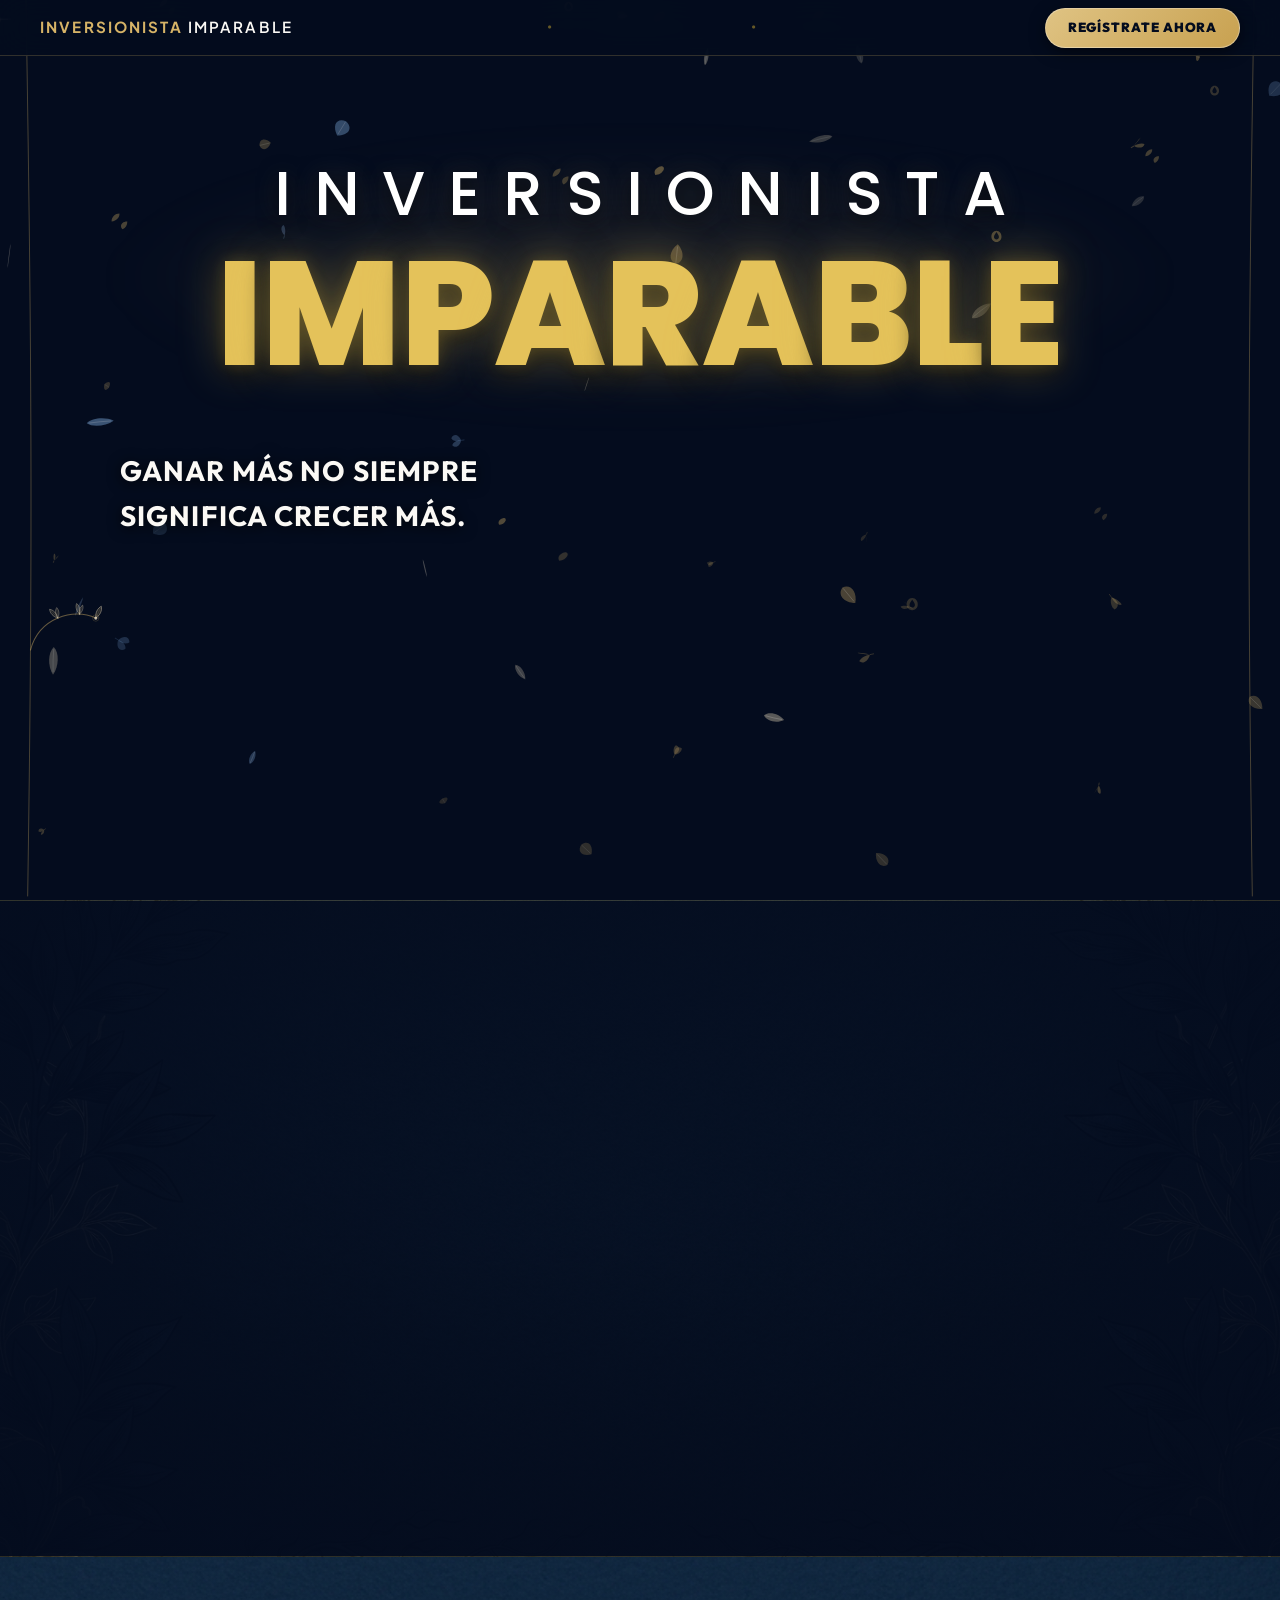
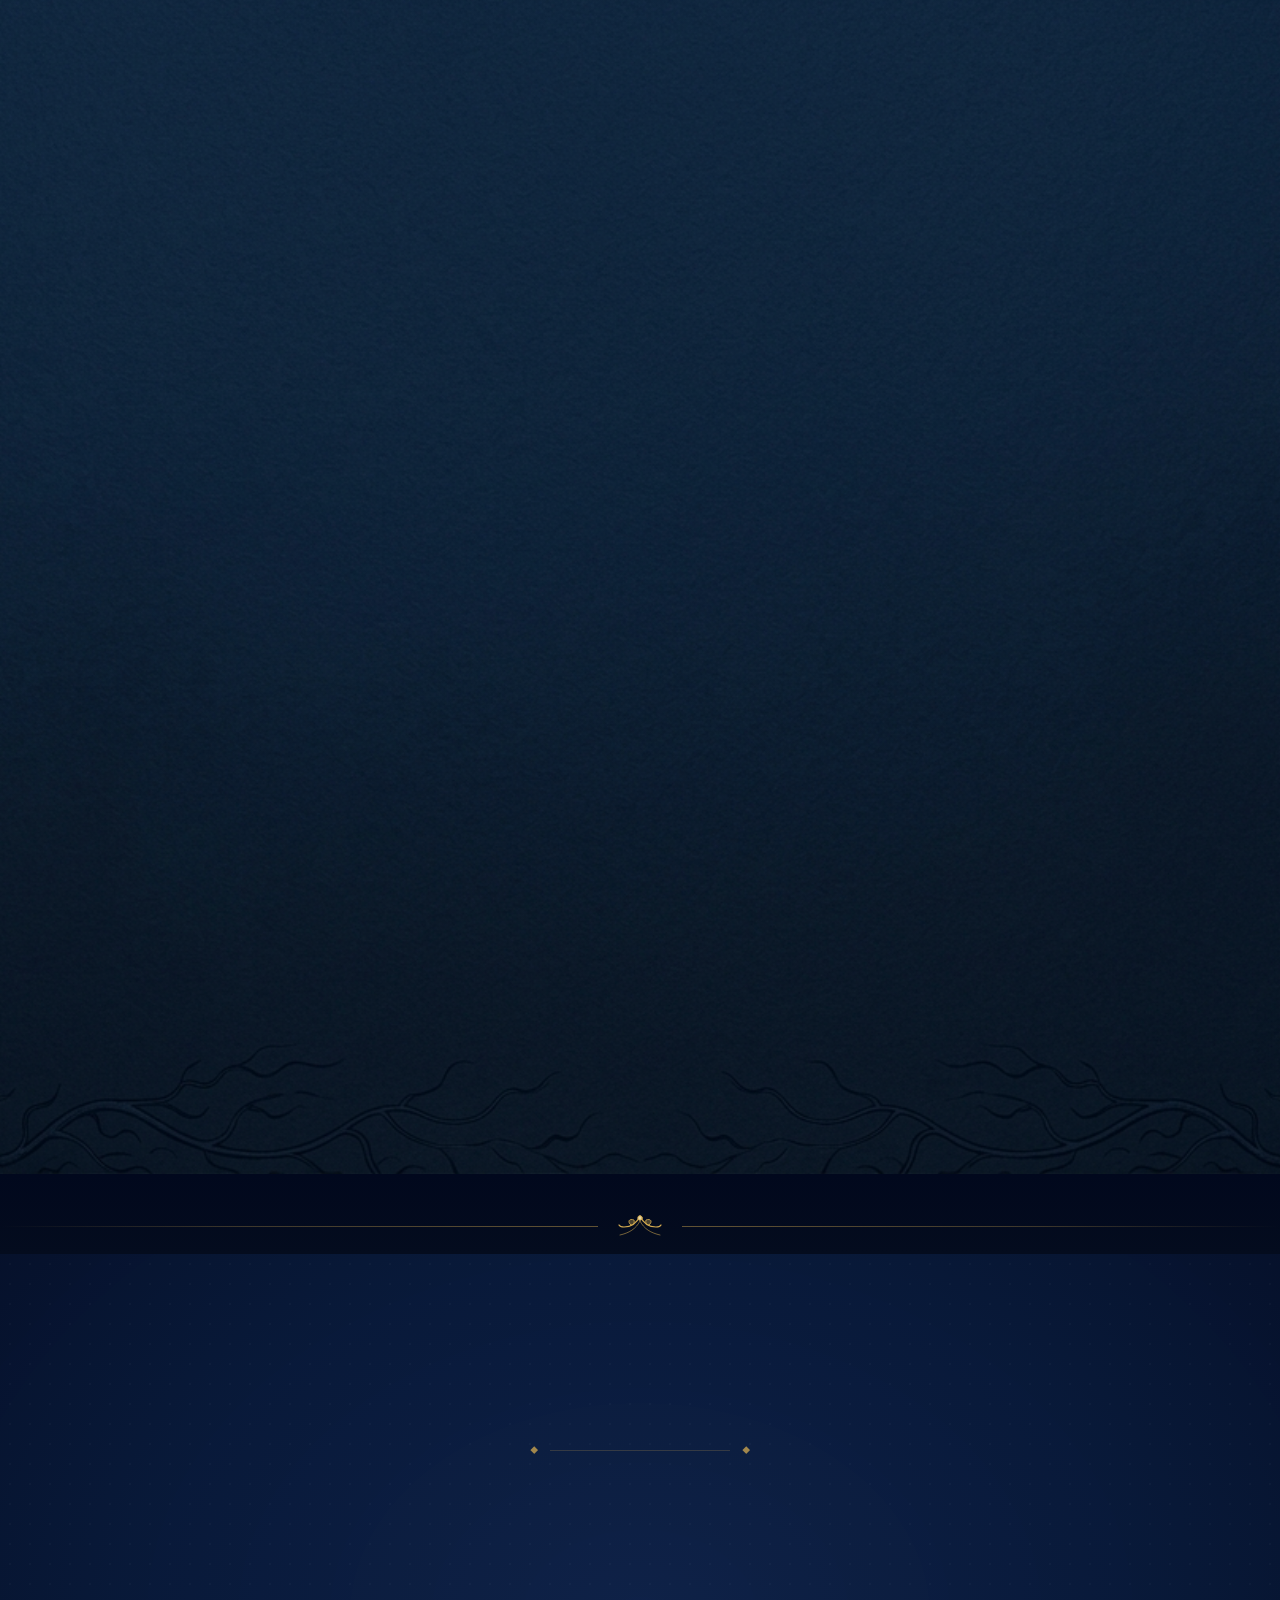
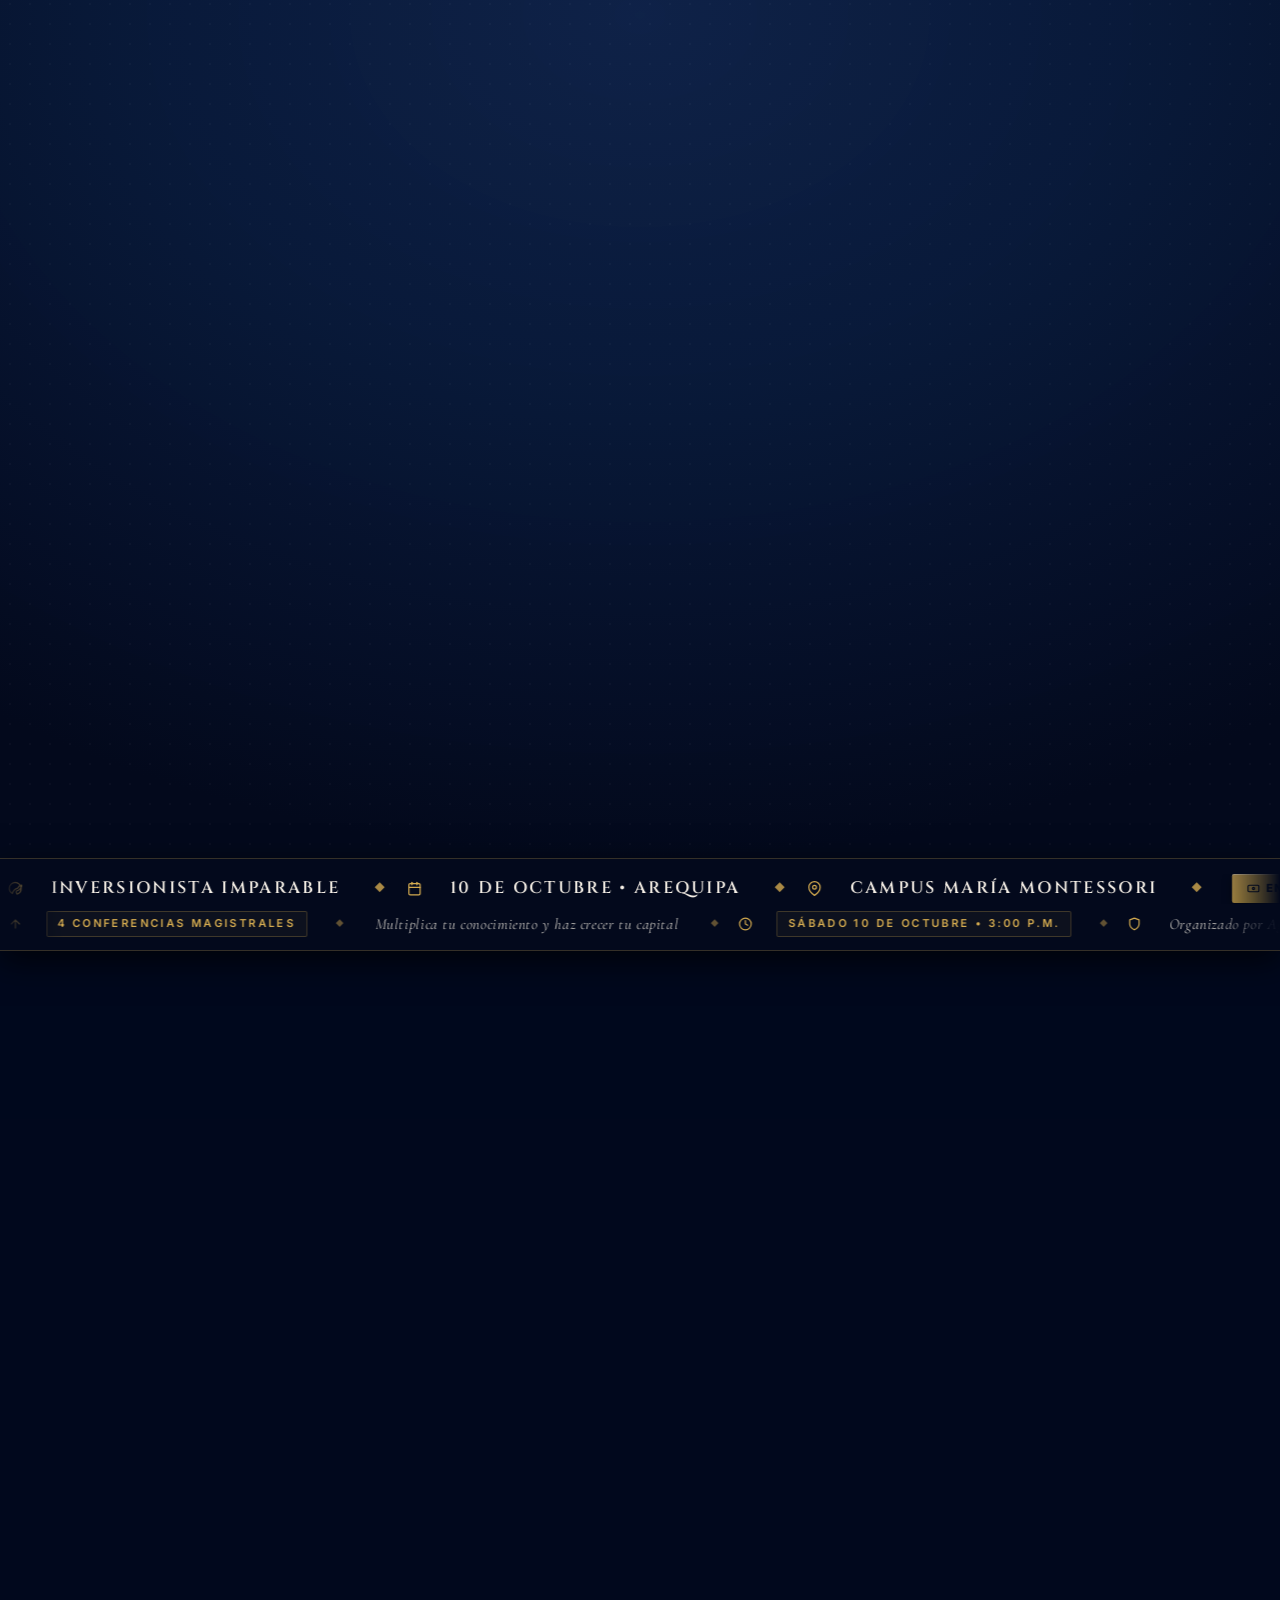
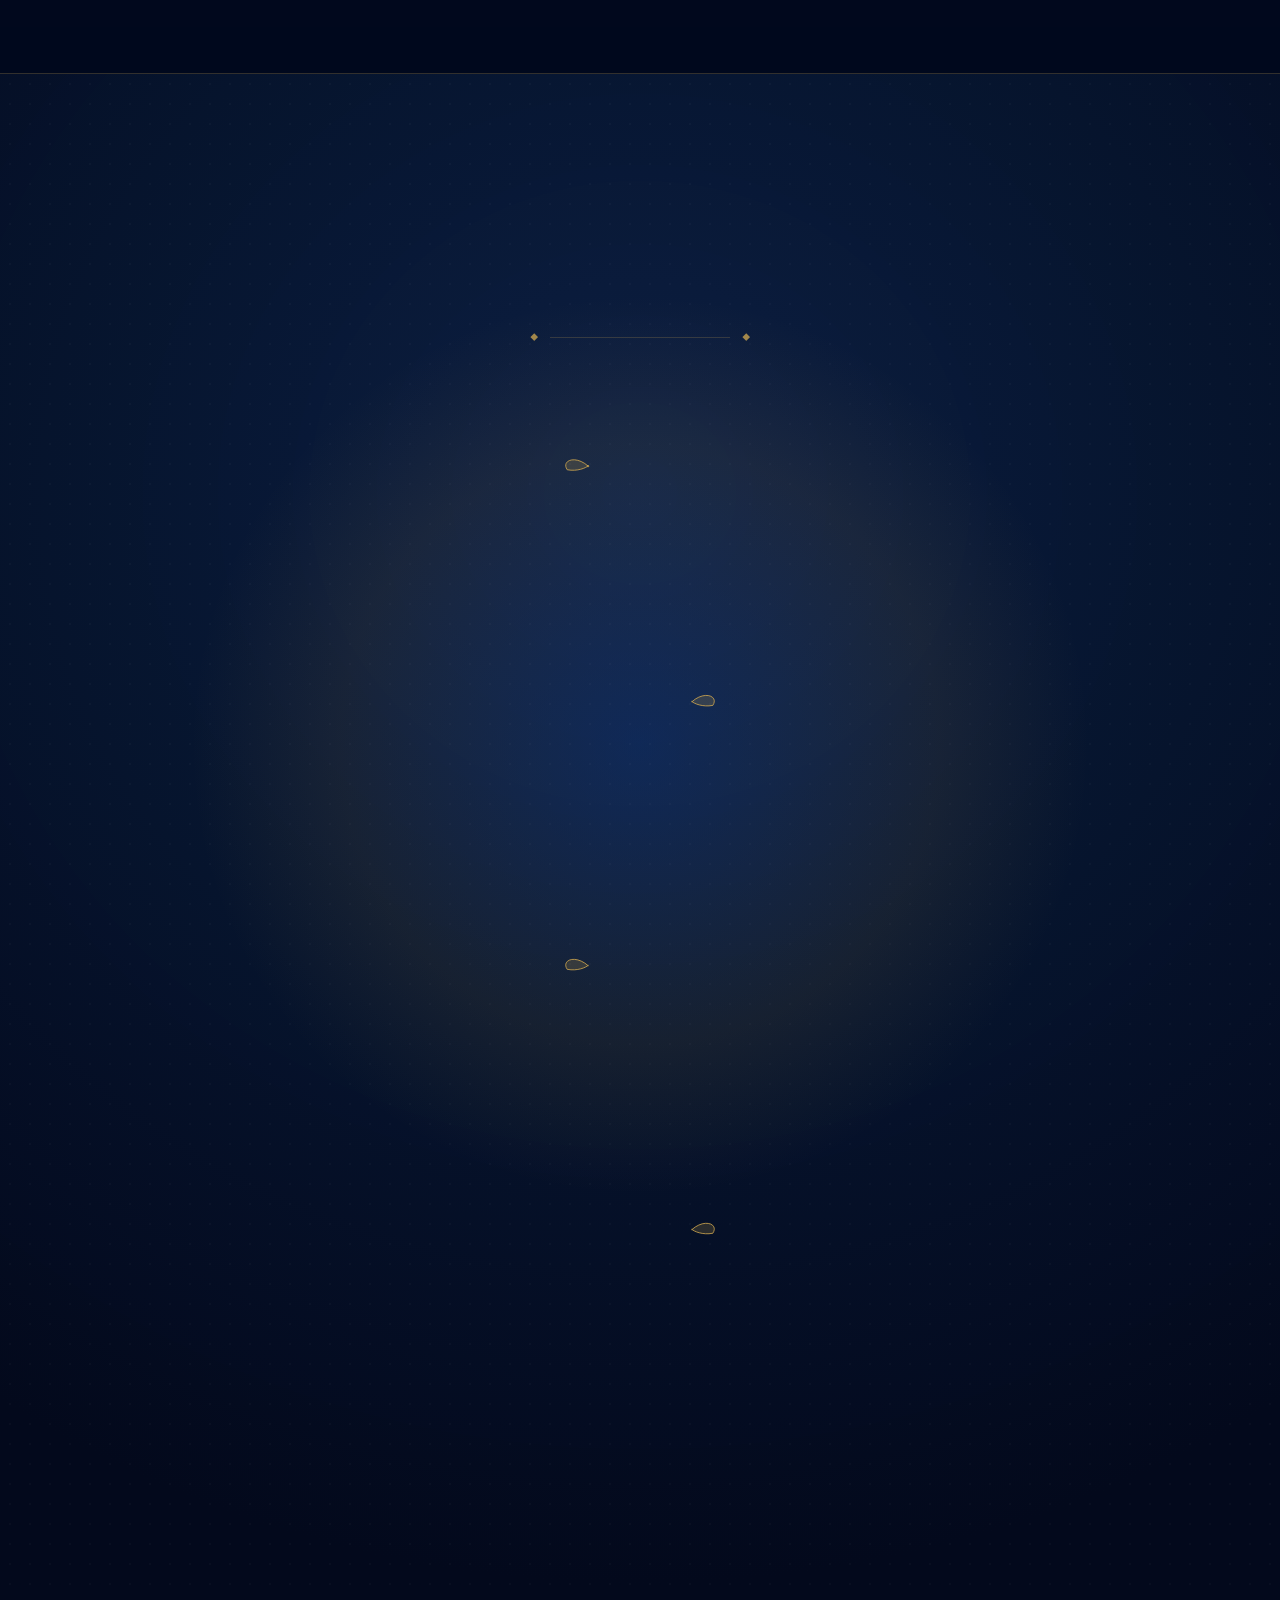
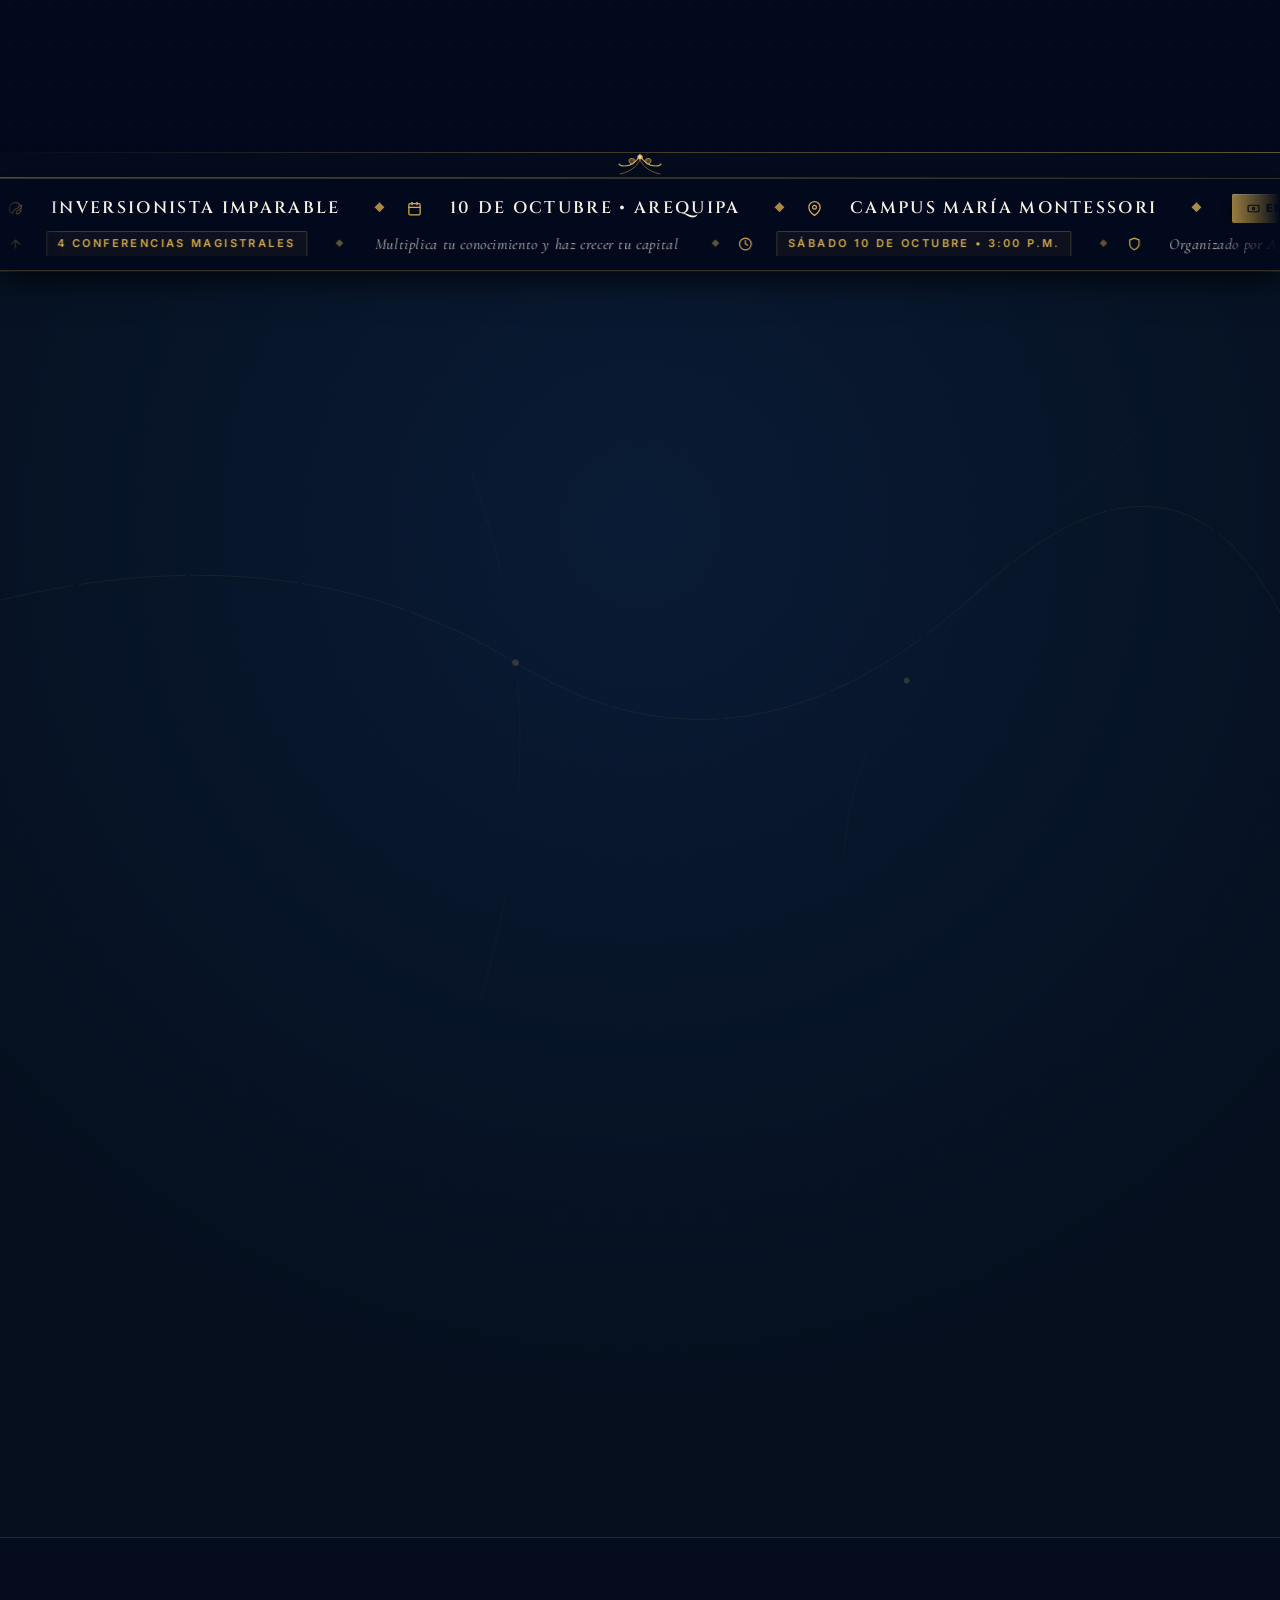
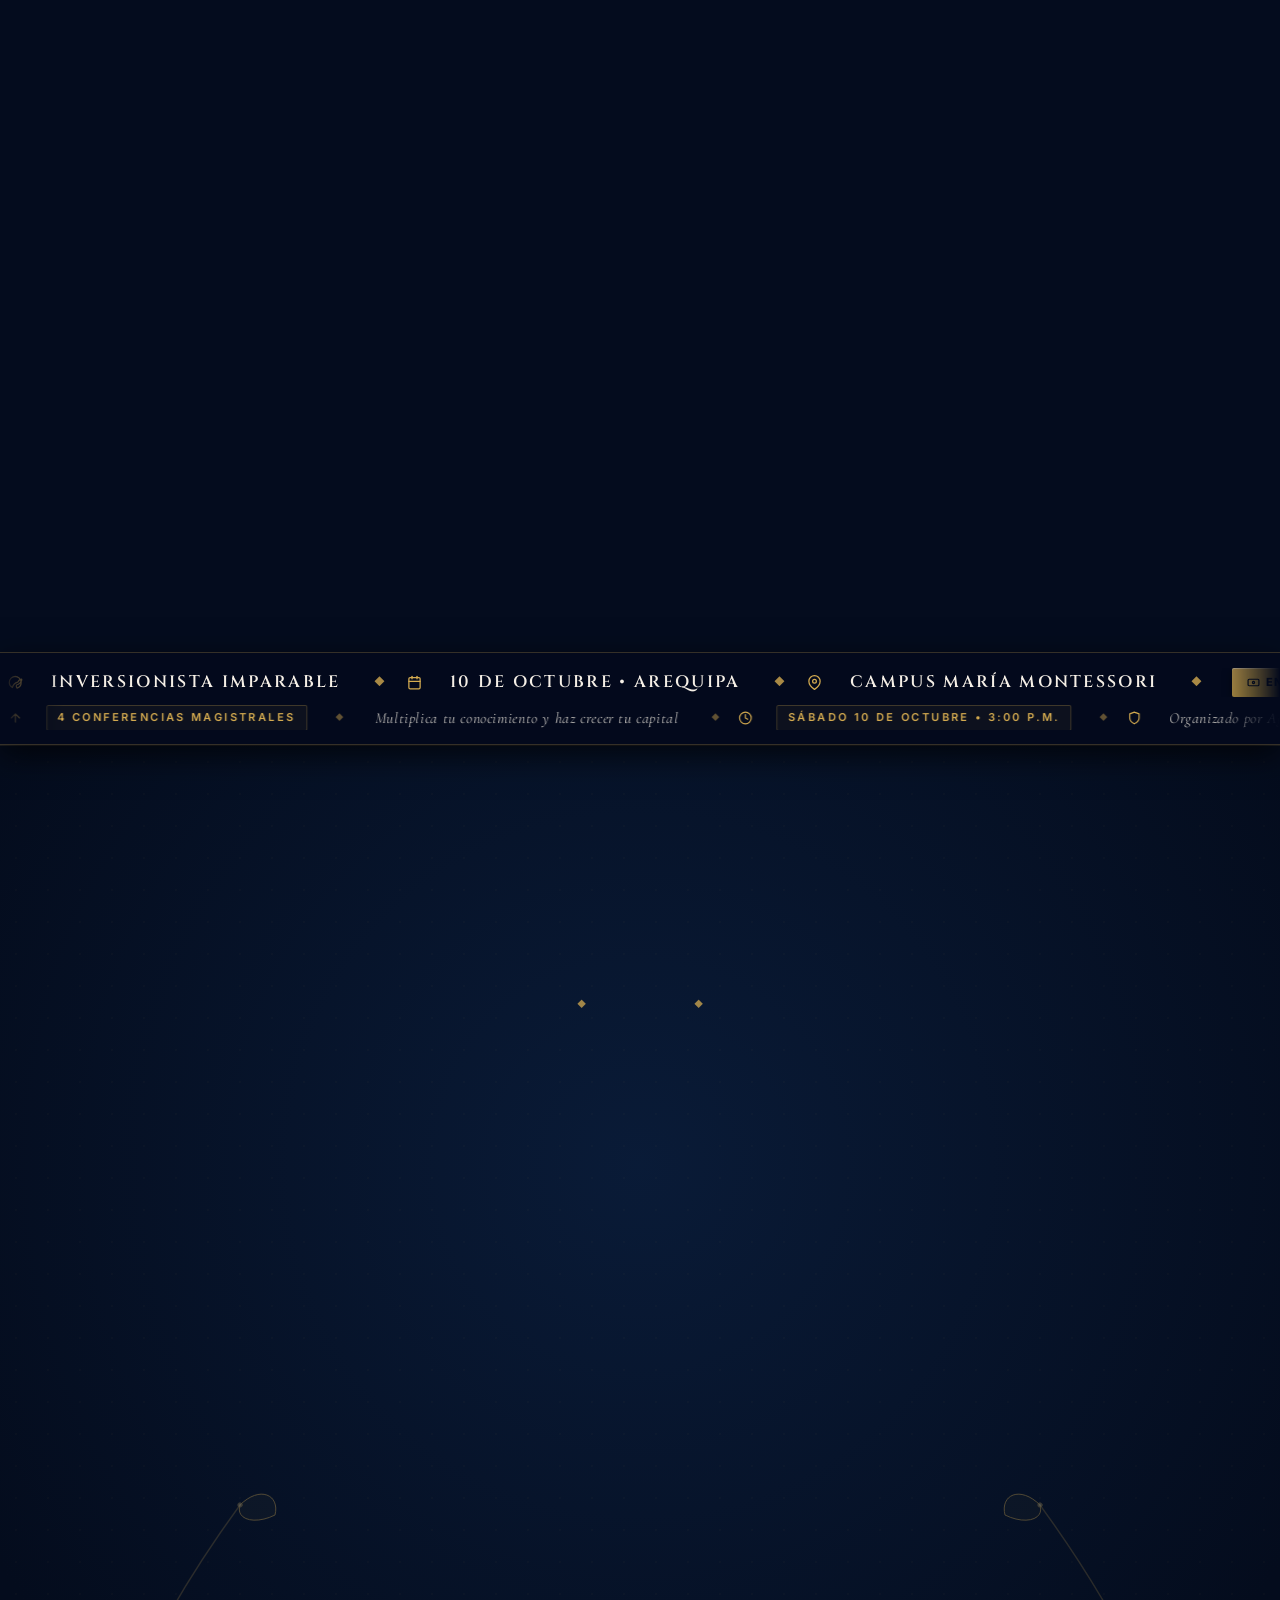
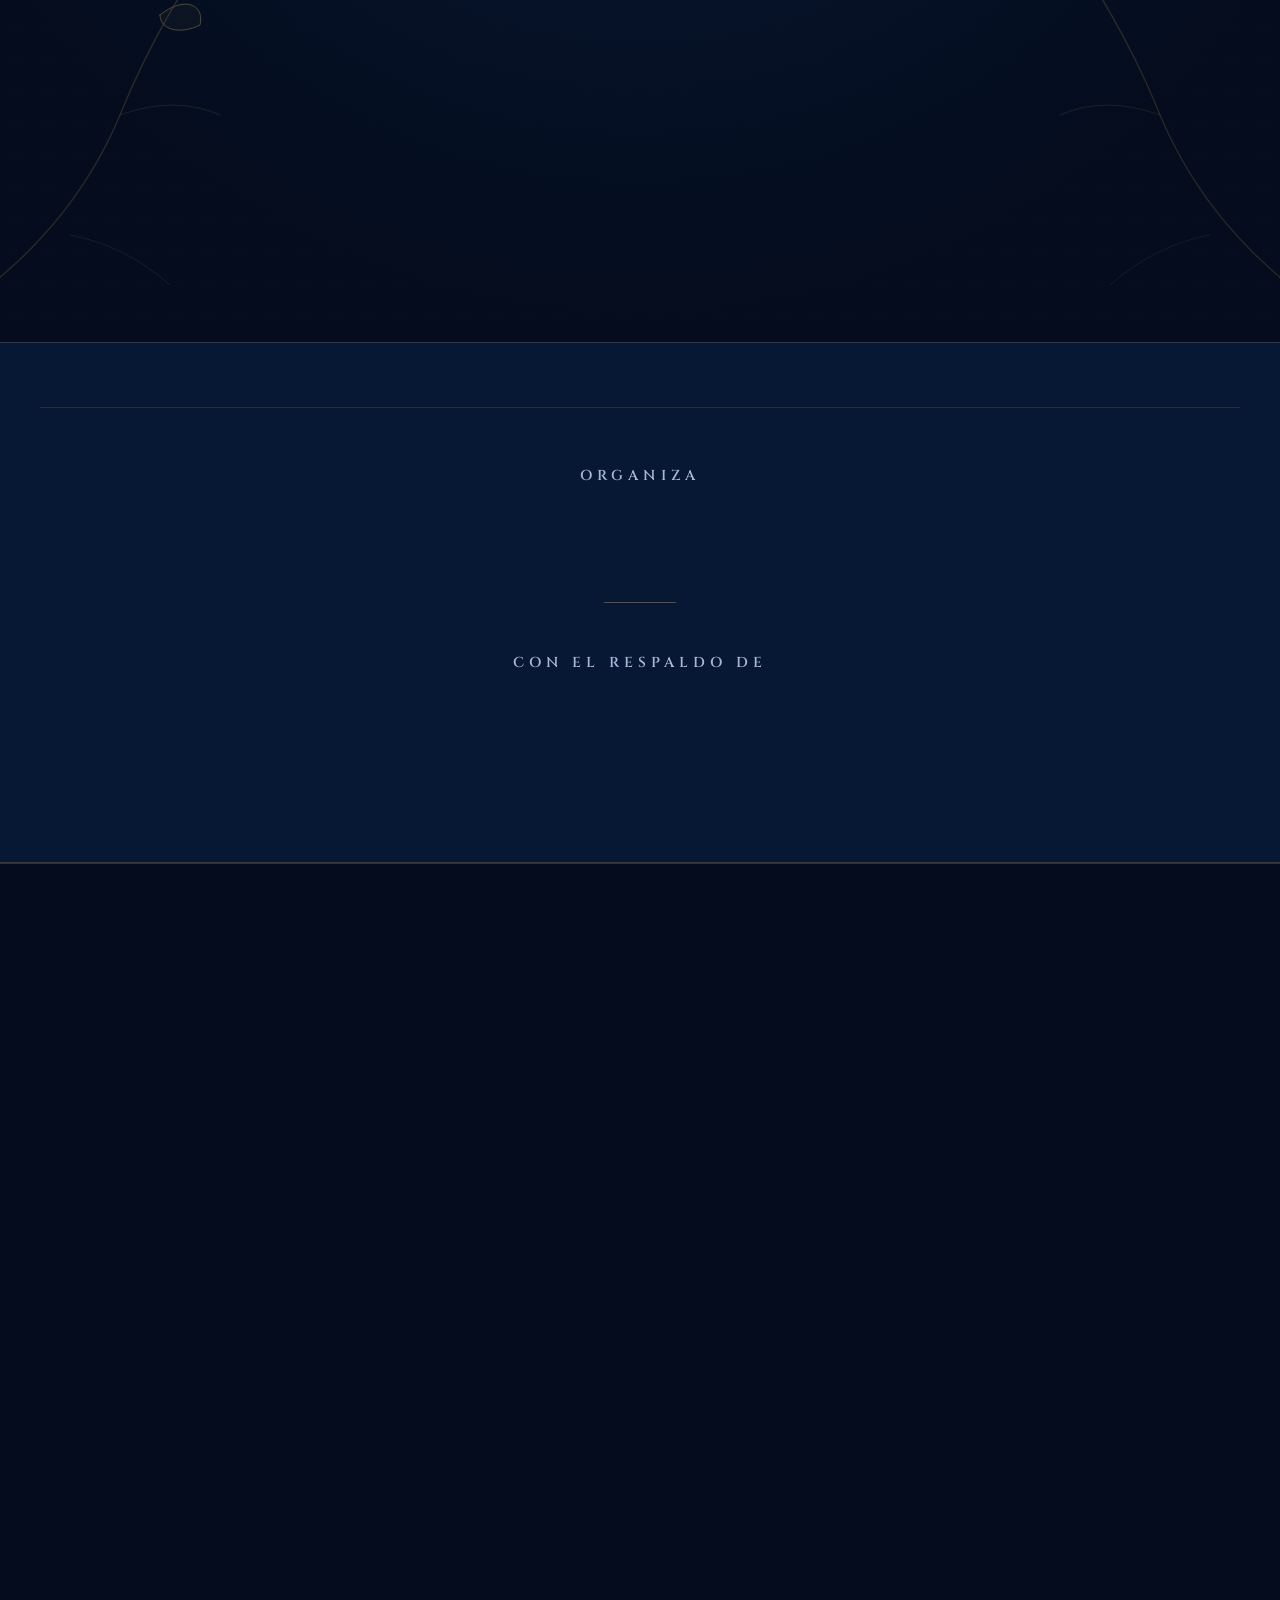
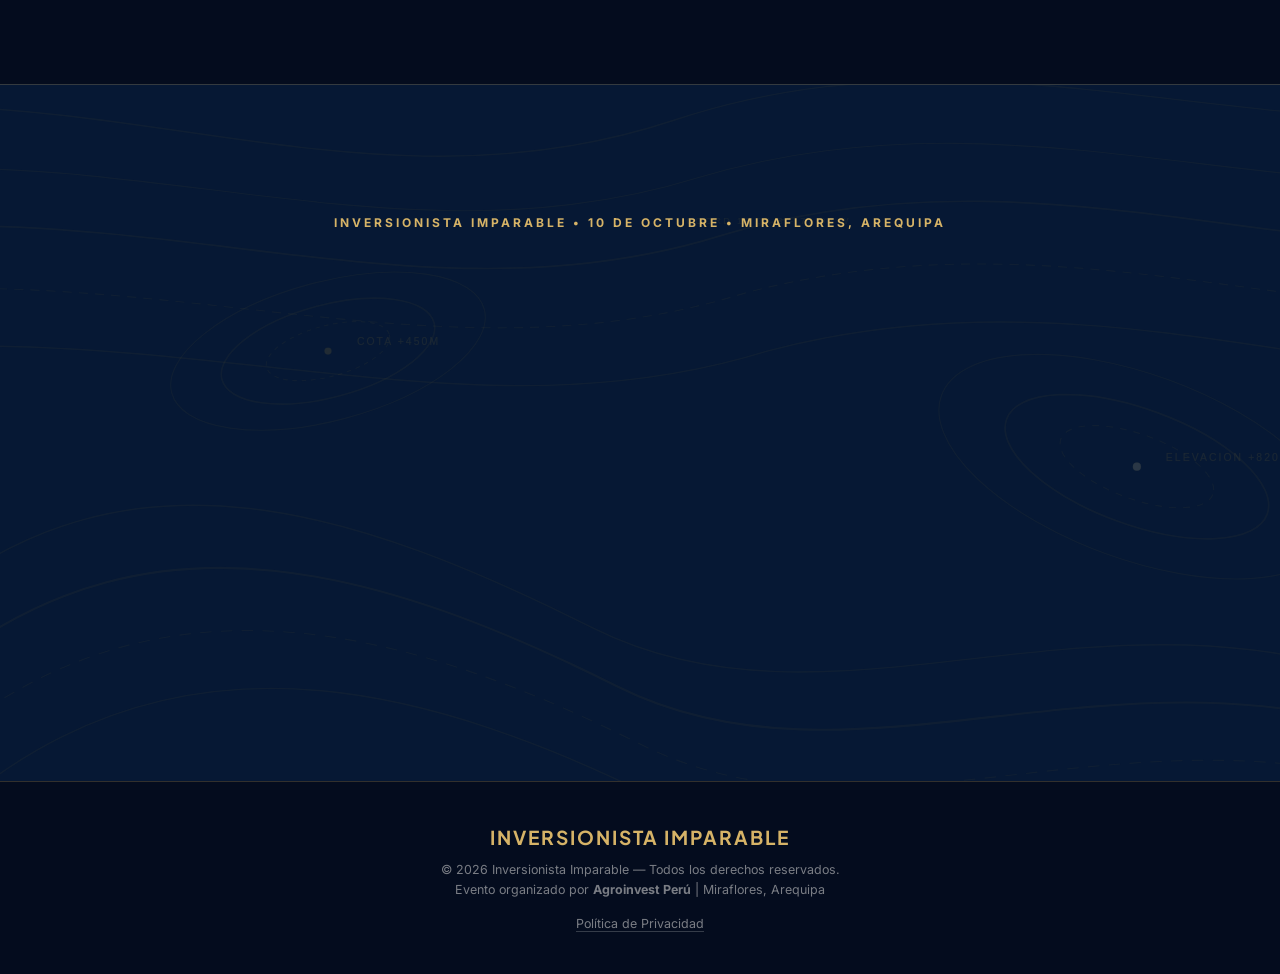
==== commit fbf357bf: "feat(landing): responsive, animaciones de vida, formulario conectado y ajustes visuales - hero con P" ====
--- a/index.html
+++ b/index.html
@@ -5,19 +5,25 @@
   <meta charset="UTF-8" />
   <meta name="viewport" content="width=device-width, initial-scale=1.0" />
   <meta name="description"
-    content="Inversionista Imparable — Un evento de crecimiento personal y financiero. 10 de octubre, Auditorio Campus Maria Montessori, Miraflores, Arequipa. Entrada gratuita." />
+    content="Inversionista Imparable — Un evento de crecimiento personal y financiero. 10 de octubre, Auditorio Campus María Montessori, Miraflores, Arequipa. Entrada gratuita." />
   <meta name="keywords"
-    content="inversion, crecimiento personal, finanzas, congreso, Arequipa, Miraflores, evento gratuito" />
+    content="inversión, crecimiento personal, finanzas, congreso, Arequipa, Miraflores, evento gratuito" />
   <meta property="og:title" content="INVERSIONISTA IMPARABLE — 10 de Octubre | Arequipa" />
-  <meta property="og:description" content="Ganar mas no siempre significa crecer mas. Registro gratuito en Arequipa." />
+  <meta property="og:description" content="Ganar más no siempre significa crecer más. Registro gratuito en Arequipa." />
   <meta property="og:type" content="website" />
   <title>INVERSIONISTA IMPARABLE — 10 de Octubre | Arequipa</title>
+  <link rel="icon" href="favicon.ico" sizes="any" />
+  <link rel="icon" type="image/png" sizes="32x32" href="images/favicon/favicon-32.png" />
+  <link rel="icon" type="image/png" sizes="192x192" href="images/favicon/favicon-192.png" />
+  <link rel="apple-touch-icon" href="images/favicon/apple-touch-icon.png" />
+  <meta name="theme-color" content="#071A3A" />
   <link rel="preconnect" href="https://fonts.googleapis.com" />
   <link rel="preconnect" href="https://fonts.gstatic.com" crossorigin />
   <link
-    href="https://fonts.googleapis.com/css2?family=Cinzel+Decorative:wght@700;900&family=Cinzel:wght@400;500;600;700;800;900&family=Cormorant+Garamond:ital,wght@0,400;0,500;0,600;1,400;1,500&family=Playfair+Display:ital,wght@0,400;0,600;1,400;1,600&family=Outfit:wght@600;700;800;900&family=Plus+Jakarta+Sans:wght@500;600;700;800&family=Inter:wght@400;500;600;700;800;900&display=swap"
+    href="https://fonts.googleapis.com/css2?family=Poppins:wght@500;800&family=Cinzel+Decorative:wght@700;900&family=Cinzel:wght@400;500;600;700;800;900&family=Cormorant+Garamond:ital,wght@0,400;0,500;0,600;1,400;1,500&family=Playfair+Display:ital,wght@0,400;0,600;1,400;1,600&family=Outfit:wght@600;700;800;900&family=Plus+Jakarta+Sans:wght@500;600;700;800&family=Inter:wght@400;500;600;700;800;900&display=swap"
     rel="stylesheet">
   <link rel="stylesheet" href="css/styles.css" />
+  <link rel="stylesheet" href="css/ambient.css?v=1" />
 </head>
 
 <body>
@@ -33,23 +39,23 @@
   <!-- ========================================================
        NAV BAR (editorial, refined, zero-pill)
        ======================================================== -->
-  <nav class="nav-bar" role="navigation" aria-label="Navegacion principal">
+  <nav class="nav-bar" role="navigation" aria-label="Navegación principal">
     <a href="#hero" class="nav-logo" id="nav-logo-link" aria-label="Volver al inicio">Inversionista
       <span>Imparable</span></a>
-    <div class="nav-event-meta" aria-label="Informacion del evento">
+    <div class="nav-event-meta" aria-label="Información del evento">
       <span class="nav-meta-item">10 de Octubre</span>
       <span class="nav-meta-sep" aria-hidden="true">&bull;</span>
       <span class="nav-meta-item">Miraflores, Arequipa</span>
       <span class="nav-meta-sep" aria-hidden="true">&bull;</span>
-      <span class="nav-meta-item nav-meta-highlight">Entrada Libre</span>
-    </div>
-    <a href="#registro" class="nav-cta" id="nav-cta-btn">Registrate ahora</a>
+      <span class="nav-meta-item nav-meta-highlight">Entrada Gratuita</span>
+    </div>
+    <a href="#registro" class="nav-cta" id="nav-cta-btn"><span class="nav-cta-long">Regístrate ahora</span><span class="nav-cta-short">Regístrate</span></a>
   </nav>
 
   <!-- ========================================================
        HERO SECTION
        ======================================================== -->
-  <section id="hero" aria-label="Seccion principal del evento">
+  <section id="hero" aria-label="Sección principal del evento">
     <div class="hero-bg" aria-hidden="true"></div>
     <div class="hero-glow" aria-hidden="true"></div>
     <canvas id="hero-particles-canvas" class="hero-particles-canvas" aria-hidden="true"></canvas>
@@ -85,7 +91,7 @@
                 <polyline points="12 5 19 12 12 19"></polyline>
               </svg>
             </a>
-            <p class="hero-cta-footnote">Acceso sin costo previa inscripci&oacute;n &bull; Aforo limitado</p>
+            <p class="hero-cta-footnote">Acceso gratuito con inscripci&oacute;n previa &bull; Aforo limitado</p>
           </div>
         </div>
 
@@ -124,46 +130,46 @@
     <div class="countdown-ambient" aria-hidden="true"></div>
     <div class="countdown-botanical countdown-botanical--left" aria-hidden="true">
       <svg width="240" height="340" viewBox="0 0 240 340" fill="none" xmlns="http://www.w3.org/2000/svg">
-        <path d="M-20 170 C40 170, 90 140, 130 90 C150 65, 170 30, 180 -10" stroke="rgba(197, 160, 89, 0.25)"
+        <path d="M-20 170 C40 170, 90 140, 130 90 C150 65, 170 30, 180 -10" stroke="rgba(212, 171, 80, 0.25)"
           stroke-width="1.2" stroke-linecap="round" />
-        <path d="M-10 180 C50 185, 110 210, 150 260 C170 285, 190 320, 200 360" stroke="rgba(197, 160, 89, 0.2)"
+        <path d="M-10 180 C50 185, 110 210, 150 260 C170 285, 190 320, 200 360" stroke="rgba(212, 171, 80, 0.2)"
           stroke-width="1.2" stroke-linecap="round" />
-        <path d="M50 155 C70 120, 105 105, 125 110 C125 125, 105 145, 75 155 Z" fill="rgba(197, 160, 89, 0.07)"
-          stroke="rgba(197, 160, 89, 0.22)" stroke-width="0.8" />
-        <path d="M95 115 C115 85, 145 75, 165 80 C165 95, 145 115, 115 120 Z" fill="rgba(197, 160, 89, 0.07)"
-          stroke="rgba(197, 160, 89, 0.22)" stroke-width="0.8" />
-        <path d="M60 195 C80 230, 115 245, 135 240 C135 225, 115 205, 85 195 Z" fill="rgba(197, 160, 89, 0.07)"
-          stroke="rgba(197, 160, 89, 0.22)" stroke-width="0.8" />
-        <path d="M110 230 C130 260, 160 270, 180 265 C180 250, 160 230, 130 225 Z" fill="rgba(197, 160, 89, 0.07)"
-          stroke="rgba(197, 160, 89, 0.22)" stroke-width="0.8" />
-        <path d="M-15 200 C30 220, 70 270, 85 330" stroke="rgba(197, 160, 89, 0.14)" stroke-width="0.8"
+        <path d="M50 155 C70 120, 105 105, 125 110 C125 125, 105 145, 75 155 Z" fill="rgba(212, 171, 80, 0.07)"
+          stroke="rgba(212, 171, 80, 0.22)" stroke-width="0.8" />
+        <path d="M95 115 C115 85, 145 75, 165 80 C165 95, 145 115, 115 120 Z" fill="rgba(212, 171, 80, 0.07)"
+          stroke="rgba(212, 171, 80, 0.22)" stroke-width="0.8" />
+        <path d="M60 195 C80 230, 115 245, 135 240 C135 225, 115 205, 85 195 Z" fill="rgba(212, 171, 80, 0.07)"
+          stroke="rgba(212, 171, 80, 0.22)" stroke-width="0.8" />
+        <path d="M110 230 C130 260, 160 270, 180 265 C180 250, 160 230, 130 225 Z" fill="rgba(212, 171, 80, 0.07)"
+          stroke="rgba(212, 171, 80, 0.22)" stroke-width="0.8" />
+        <path d="M-15 200 C30 220, 70 270, 85 330" stroke="rgba(212, 171, 80, 0.14)" stroke-width="0.8"
           stroke-dasharray="2 3" />
-        <path d="M20 225 C45 255, 60 300, 65 350" stroke="rgba(197, 160, 89, 0.12)" stroke-width="0.6" />
+        <path d="M20 225 C45 255, 60 300, 65 350" stroke="rgba(212, 171, 80, 0.12)" stroke-width="0.6" />
       </svg>
     </div>
     <div class="countdown-botanical countdown-botanical--right" aria-hidden="true">
       <svg width="240" height="340" viewBox="0 0 240 340" fill="none" xmlns="http://www.w3.org/2000/svg">
-        <path d="M260 170 C200 170, 150 140, 110 90 C90 65, 70 30, 60 -10" stroke="rgba(197, 160, 89, 0.25)"
+        <path d="M260 170 C200 170, 150 140, 110 90 C90 65, 70 30, 60 -10" stroke="rgba(212, 171, 80, 0.25)"
           stroke-width="1.2" stroke-linecap="round" />
-        <path d="M250 180 C190 185, 130 210, 90 260 C70 285, 50 320, 40 360" stroke="rgba(197, 160, 89, 0.2)"
+        <path d="M250 180 C190 185, 130 210, 90 260 C70 285, 50 320, 40 360" stroke="rgba(212, 171, 80, 0.2)"
           stroke-width="1.2" stroke-linecap="round" />
-        <path d="M190 155 C170 120, 135 105, 115 110 C115 125, 135 145, 165 155 Z" fill="rgba(197, 160, 89, 0.07)"
-          stroke="rgba(197, 160, 89, 0.22)" stroke-width="0.8" />
-        <path d="M145 115 C125 85, 95 75, 75 80 C75 95, 95 115, 125 120 Z" fill="rgba(197, 160, 89, 0.07)"
-          stroke="rgba(197, 160, 89, 0.22)" stroke-width="0.8" />
-        <path d="M180 195 C160 230, 125 245, 105 240 C105 225, 125 205, 155 195 Z" fill="rgba(197, 160, 89, 0.07)"
-          stroke="rgba(197, 160, 89, 0.22)" stroke-width="0.8" />
-        <path d="M130 230 C110 260, 80 270, 60 265 C60 250, 80 230, 110 225 Z" fill="rgba(197, 160, 89, 0.07)"
-          stroke="rgba(197, 160, 89, 0.22)" stroke-width="0.8" />
-        <path d="M255 200 C210 220, 170 270, 155 330" stroke="rgba(197, 160, 89, 0.14)" stroke-width="0.8"
+        <path d="M190 155 C170 120, 135 105, 115 110 C115 125, 135 145, 165 155 Z" fill="rgba(212, 171, 80, 0.07)"
+          stroke="rgba(212, 171, 80, 0.22)" stroke-width="0.8" />
+        <path d="M145 115 C125 85, 95 75, 75 80 C75 95, 95 115, 125 120 Z" fill="rgba(212, 171, 80, 0.07)"
+          stroke="rgba(212, 171, 80, 0.22)" stroke-width="0.8" />
+        <path d="M180 195 C160 230, 125 245, 105 240 C105 225, 125 205, 155 195 Z" fill="rgba(212, 171, 80, 0.07)"
+          stroke="rgba(212, 171, 80, 0.22)" stroke-width="0.8" />
+        <path d="M130 230 C110 260, 80 270, 60 265 C60 250, 80 230, 110 225 Z" fill="rgba(212, 171, 80, 0.07)"
+          stroke="rgba(212, 171, 80, 0.22)" stroke-width="0.8" />
+        <path d="M255 200 C210 220, 170 270, 155 330" stroke="rgba(212, 171, 80, 0.14)" stroke-width="0.8"
           stroke-dasharray="2 3" />
-        <path d="M220 225 C195 255, 180 300, 175 350" stroke="rgba(197, 160, 89, 0.12)" stroke-width="0.6" />
+        <path d="M220 225 C195 255, 180 300, 175 350" stroke="rgba(212, 171, 80, 0.12)" stroke-width="0.6" />
       </svg>
     </div>
     <div class="container countdown-container">
       <div class="countdown-header">
         <span class="countdown-kicker">Apertura Oficial &bull; 10 de Octubre &bull; Arequipa</span>
-        <h3 class="countdown-headline">El tiempo es tu mayor activo</h3>
+        <h3 class="countdown-headline">Cada segundo cuenta para hacer crecer tu capital</h3>
         <div class="countdown-gold-divider" aria-hidden="true">
           <span class="divider-line"></span>
           <span class="divider-diamond">&#9670;</span>
@@ -330,7 +336,7 @@
     <div class="container">
       <div class="editorial-header text-center" data-anim="fade-up">
         <span class="editorial-kicker">Pregunta clave</span>
-        <h2 class="editorial-title" id="para-quien-title">&iquest;Tu dinero seguiria creciendo si ma&ntilde;ana dejas de
+        <h2 class="editorial-title" id="para-quien-title">&iquest;Tu dinero seguir&iacute;a creciendo si ma&ntilde;ana dejas de
           trabajar?</h2>
         <div class="editorial-gold-divider"></div>
         <p class="editorial-lead">
@@ -344,7 +350,7 @@
         <article class="bento-item bento-1 editorial-card">
           <div class="editorial-card-content">
             <span class="editorial-card-num">N&deg; 01</span>
-            <p>Aprende <span class="highlight">nuevas formas</span> de crecer tu dinero.</p>
+            <p>Quieres <span class="highlight">aprender nuevas formas</span> de crecer tu dinero.</p>
           </div>
           <div class="editorial-card-ornament" aria-hidden="true">
             <img src="assets/images/bento_editorial_1.svg?v=2" alt="" class="editorial-engraving" />
@@ -360,7 +366,7 @@
             <img src="assets/images/bento_editorial_2.svg?v=2" alt="" class="editorial-engraving" />
           </div>
           <div class="editorial-card-content">
-            <p>Toma <span class="highlight">mejores decisiones</span> financieras.</p>
+            <p>Buscas <span class="highlight">tomar mejores decisiones</span> financieras.</p>
           </div>
         </article>
 
@@ -368,7 +374,7 @@
         <article class="bento-item bento-3 editorial-card theme-light">
           <div class="editorial-card-content">
             <span class="editorial-card-num">N&deg; 03</span>
-            <p>Fortalece tu <span class="highlight">seguridad financiera.</span></p>
+            <p>Deseas <span class="highlight">fortalecer tu seguridad financiera.</span></p>
           </div>
           <div class="editorial-card-ornament" aria-hidden="true">
             <img src="assets/images/bento_editorial_3.svg?v=2" alt="" class="editorial-engraving" />
@@ -379,7 +385,7 @@
         <article class="bento-item bento-4 editorial-card">
           <div class="editorial-card-content">
             <span class="editorial-card-num">N&deg; 04</span>
-            <p>Descubre <span class="highlight">oportunidades reales</span> de inversión.</p>
+            <p>Quieres <span class="highlight">descubrir oportunidades reales</span> de inversión.</p>
           </div>
           <div class="editorial-card-ornament" aria-hidden="true">
             <img src="assets/images/bento_editorial_4.svg?v=2" alt="" class="editorial-engraving" />
@@ -390,7 +396,7 @@
         <article class="bento-item bento-5 editorial-card">
           <div class="editorial-card-content">
             <span class="editorial-card-num">N&deg; 05</span>
-            <p>Rompe <span class="highlight">límites y creencias</span> limitantes.</p>
+            <p>Est&aacute;s listo para <span class="highlight">romper l&iacute;mites y creencias</span> limitantes.</p>
           </div>
           <div class="editorial-card-ornament" aria-hidden="true">
             <img src="assets/images/bento_editorial_5.svg?v=2" alt="" class="editorial-engraving" />
@@ -401,7 +407,7 @@
         <article class="bento-item bento-6 editorial-card">
           <div class="editorial-card-content">
             <span class="editorial-card-num">N&deg; 06</span>
-            <p>Conecta con personas con tu <span class="highlight">misma visión.</span></p>
+            <p>Quieres <span class="highlight">conectar</span> con personas con tu <span class="highlight">misma visión.</span></p>
           </div>
           <div class="editorial-card-ornament" aria-hidden="true">
             <img src="assets/images/bento_editorial_6.svg?v=2" alt="" class="editorial-engraving" />
@@ -417,15 +423,15 @@
   <div class="editorial-section-transition" aria-hidden="true">
     <div class="transition-line transition-line--left"></div>
     <div class="transition-crest">
-      <svg width="44" height="24" viewBox="0 0 44 24" fill="none" stroke="#C5A059" stroke-linecap="round"
+      <svg width="44" height="24" viewBox="0 0 44 24" fill="none" stroke="#D4AB50" stroke-linecap="round"
         stroke-linejoin="round">
         <path d="M22 2 Q17 13 6 13 Q2 13 1 11" stroke-width="1.2" />
         <path d="M22 2 Q27 13 38 13 Q42 13 43 11" stroke-width="1.2" />
         <path d="M22 7 C18 15 11 19 2 21" stroke-width="0.9" opacity="0.6" />
         <path d="M22 7 C26 15 33 19 42 21" stroke-width="0.9" opacity="0.6" />
-        <circle cx="22" cy="4" r="2.2" fill="#E2D2A4" />
-        <path d="M13 11 C9 8 11 4 16 6 C17 9 15 11 13 11 Z" fill="#C5A059" fill-opacity="0.35" stroke-width="0.8" />
-        <path d="M31 11 C35 8 33 4 28 6 C27 9 29 11 31 11 Z" fill="#C5A059" fill-opacity="0.35" stroke-width="0.8" />
+        <circle cx="22" cy="4" r="2.2" fill="#E7D6A5" />
+        <path d="M13 11 C9 8 11 4 16 6 C17 9 15 11 13 11 Z" fill="#D4AB50" fill-opacity="0.35" stroke-width="0.8" />
+        <path d="M31 11 C35 8 33 4 28 6 C27 9 29 11 31 11 Z" fill="#D4AB50" fill-opacity="0.35" stroke-width="0.8" />
       </svg>
     </div>
     <div class="transition-line transition-line--right"></div>
@@ -445,7 +451,7 @@
 
     <!-- Medallón botánico / cartela central grabada de fondo (marca de agua imperial sutil) -->
     <div class="sesiones-bg-medallion" aria-hidden="true">
-      <svg width="680" height="680" viewBox="0 0 680 680" fill="none" stroke="#C5A059" stroke-linecap="round" stroke-linejoin="round">
+      <svg width="680" height="680" viewBox="0 0 680 680" fill="none" stroke="#D4AB50" stroke-linecap="round" stroke-linejoin="round">
         <circle cx="340" cy="340" r="320" stroke-width="0.8" stroke-dasharray="3 6" opacity="0.4" />
         <circle cx="340" cy="340" r="280" stroke-width="1.2" opacity="0.5" />
         <circle cx="340" cy="340" r="240" stroke-width="0.7" opacity="0.3" />
@@ -462,58 +468,58 @@
         <path d="M340 500 C320 480 310 440 315 400 C320 370 330 350 340 340" stroke-width="1" opacity="0.5" />
         <path d="M340 500 C360 480 370 440 365 400 C360 370 350 350 340 340" stroke-width="1" opacity="0.5" />
         <!-- Puntos ornamentales -->
-        <circle cx="340" cy="60" r="3" fill="#E2D2A4" opacity="0.6" />
-        <circle cx="340" cy="620" r="3" fill="#E2D2A4" opacity="0.6" />
-        <circle cx="60" cy="340" r="3" fill="#E2D2A4" opacity="0.6" />
-        <circle cx="620" cy="340" r="3" fill="#E2D2A4" opacity="0.6" />
+        <circle cx="340" cy="60" r="3" fill="#E7D6A5" opacity="0.6" />
+        <circle cx="340" cy="620" r="3" fill="#E7D6A5" opacity="0.6" />
+        <circle cx="60" cy="340" r="3" fill="#E7D6A5" opacity="0.6" />
+        <circle cx="620" cy="340" r="3" fill="#E7D6A5" opacity="0.6" />
       </svg>
     </div>
 
     <!-- Ramas botánicas framing en los laterales (ricas en detalle botánico y hojas grabadas) -->
     <div class="sesiones-botanical sesiones-botanical--left" aria-hidden="true">
-      <svg width="340" height="680" viewBox="0 0 340 680" fill="none" stroke="#C5A059" stroke-linecap="round" stroke-linejoin="round">
+      <svg width="340" height="680" viewBox="0 0 340 680" fill="none" stroke="#D4AB50" stroke-linecap="round" stroke-linejoin="round">
         <!-- Rama botánica principal ascendente y serpenteante desde el margen izquierdo -->
         <path class="bough-stem" d="M-20 40 Q80 120 120 230 Q160 350 110 480 Q70 580 -10 660" stroke-width="1.8" opacity="0.75" />
         <path class="bough-substem" d="M120 230 Q180 190 235 210 Q285 230 330 310" stroke-width="1.3" opacity="0.65" />
         <path class="bough-substem" d="M110 480 Q170 470 220 520 Q260 560 280 640" stroke-width="1.2" opacity="0.6" />
         <path class="bough-substem" d="M70 110 Q120 70 170 65 Q220 60 260 90" stroke-width="1.1" opacity="0.55" />
         <!-- Hojas de olivo lanceoladas con relleno sutil y nervaduras en champagne claro -->
-        <path d="M170 65 C195 45 225 50 235 70 C215 85 185 85 170 65 Z" fill="#C5A059" fill-opacity="0.08" stroke-width="1" />
-        <path d="M170 65 Q205 65 235 70" stroke="#E2D2A4" stroke-width="0.7" />
-        <path d="M235 210 C265 190 295 195 305 220 C285 235 255 230 235 210 Z" fill="#C5A059" fill-opacity="0.08" stroke-width="1" />
-        <path d="M235 210 Q270 210 305 220" stroke="#E2D2A4" stroke-width="0.7" />
-        <path d="M120 230 C135 185 160 170 175 190 C165 215 140 235 120 230 Z" fill="#C5A059" fill-opacity="0.08" stroke-width="1" />
-        <path d="M220 520 C250 495 278 505 285 530 C265 545 238 540 220 520 Z" fill="#C5A059" fill-opacity="0.08" stroke-width="1" />
-        <path d="M220 520 Q255 515 285 530" stroke="#E2D2A4" stroke-width="0.7" />
+        <path d="M170 65 C195 45 225 50 235 70 C215 85 185 85 170 65 Z" fill="#D4AB50" fill-opacity="0.08" stroke-width="1" />
+        <path d="M170 65 Q205 65 235 70" stroke="#E7D6A5" stroke-width="0.7" />
+        <path d="M235 210 C265 190 295 195 305 220 C285 235 255 230 235 210 Z" fill="#D4AB50" fill-opacity="0.08" stroke-width="1" />
+        <path d="M235 210 Q270 210 305 220" stroke="#E7D6A5" stroke-width="0.7" />
+        <path d="M120 230 C135 185 160 170 175 190 C165 215 140 235 120 230 Z" fill="#D4AB50" fill-opacity="0.08" stroke-width="1" />
+        <path d="M220 520 C250 495 278 505 285 530 C265 545 238 540 220 520 Z" fill="#D4AB50" fill-opacity="0.08" stroke-width="1" />
+        <path d="M220 520 Q255 515 285 530" stroke="#E7D6A5" stroke-width="0.7" />
         <!-- Espirales y zarcillos -->
-        <path d="M260 90 Q278 100 275 115 Q265 125 252 118" stroke="#E2D2A4" stroke-width="0.9" opacity="0.7" />
-        <path d="M330 310 Q342 322 338 335 Q326 342 316 332" stroke="#E2D2A4" stroke-width="0.9" opacity="0.7" />
+        <path d="M260 90 Q278 100 275 115 Q265 125 252 118" stroke="#E7D6A5" stroke-width="0.9" opacity="0.7" />
+        <path d="M330 310 Q342 322 338 335 Q326 342 316 332" stroke="#E7D6A5" stroke-width="0.9" opacity="0.7" />
         <!-- Perlas / semillas de olivo -->
-        <circle cx="235" cy="70" r="2.5" fill="#E2D2A4" />
-        <circle cx="305" cy="220" r="2.5" fill="#E2D2A4" />
-        <circle cx="285" cy="530" r="2.5" fill="#E2D2A4" />
+        <circle cx="235" cy="70" r="2.5" fill="#E7D6A5" />
+        <circle cx="305" cy="220" r="2.5" fill="#E7D6A5" />
+        <circle cx="285" cy="530" r="2.5" fill="#E7D6A5" />
       </svg>
     </div>
 
     <div class="sesiones-botanical sesiones-botanical--right" aria-hidden="true">
-      <svg width="340" height="680" viewBox="0 0 340 680" fill="none" stroke="#C5A059" stroke-linecap="round" stroke-linejoin="round">
+      <svg width="340" height="680" viewBox="0 0 340 680" fill="none" stroke="#D4AB50" stroke-linecap="round" stroke-linejoin="round">
         <!-- Rama botánica simétrica derecha -->
         <path class="bough-stem" d="M360 40 Q260 120 220 230 Q180 350 230 480 Q270 580 350 660" stroke-width="1.8" opacity="0.75" />
         <path class="bough-substem" d="M220 230 Q160 190 105 210 Q55 230 10 310" stroke-width="1.3" opacity="0.65" />
         <path class="bough-substem" d="M230 480 Q170 470 120 520 Q80 560 60 640" stroke-width="1.2" opacity="0.6" />
         <path class="bough-substem" d="M270 110 Q220 70 170 65 Q120 60 80 90" stroke-width="1.1" opacity="0.55" />
         <!-- Hojas de olivo derechas -->
-        <path d="M170 65 C145 45 115 50 105 70 C125 85 155 85 170 65 Z" fill="#C5A059" fill-opacity="0.08" stroke-width="1" />
-        <path d="M170 65 Q135 65 105 70" stroke="#E2D2A4" stroke-width="0.7" />
-        <path d="M105 210 C75 190 45 195 35 220 C55 235 85 230 105 210 Z" fill="#C5A059" fill-opacity="0.08" stroke-width="1" />
-        <path d="M105 210 Q70 210 35 220" stroke="#E2D2A4" stroke-width="0.7" />
-        <path d="M120 520 C90 495 62 505 55 530 C75 545 102 540 120 520 Z" fill="#C5A059" fill-opacity="0.08" stroke-width="1" />
-        <path d="M120 520 Q85 515 55 530" stroke="#E2D2A4" stroke-width="0.7" />
+        <path d="M170 65 C145 45 115 50 105 70 C125 85 155 85 170 65 Z" fill="#D4AB50" fill-opacity="0.08" stroke-width="1" />
+        <path d="M170 65 Q135 65 105 70" stroke="#E7D6A5" stroke-width="0.7" />
+        <path d="M105 210 C75 190 45 195 35 220 C55 235 85 230 105 210 Z" fill="#D4AB50" fill-opacity="0.08" stroke-width="1" />
+        <path d="M105 210 Q70 210 35 220" stroke="#E7D6A5" stroke-width="0.7" />
+        <path d="M120 520 C90 495 62 505 55 530 C75 545 102 540 120 520 Z" fill="#D4AB50" fill-opacity="0.08" stroke-width="1" />
+        <path d="M120 520 Q85 515 55 530" stroke="#E7D6A5" stroke-width="0.7" />
         <!-- Zarcillos y perlas -->
-        <path d="M80 90 Q62 100 65 115 Q75 125 88 118" stroke="#E2D2A4" stroke-width="0.9" opacity="0.7" />
-        <circle cx="105" cy="70" r="2.5" fill="#E2D2A4" />
-        <circle cx="35" cy="220" r="2.5" fill="#E2D2A4" />
-        <circle cx="55" cy="530" r="2.5" fill="#E2D2A4" />
+        <path d="M80 90 Q62 100 65 115 Q75 125 88 118" stroke="#E7D6A5" stroke-width="0.9" opacity="0.7" />
+        <circle cx="105" cy="70" r="2.5" fill="#E7D6A5" />
+        <circle cx="35" cy="220" r="2.5" fill="#E7D6A5" />
+        <circle cx="55" cy="530" r="2.5" fill="#E7D6A5" />
       </svg>
     </div>
 
@@ -521,7 +527,7 @@
       <!-- Encabezado Editorial del Programa -->
       <div class="sesiones-header">
         <p class="section-label programa-kicker" id="sesiones-kicker">El programa</p>
-        <h2 class="section-title programa-title" id="sesiones-title">Que vas a vivir</h2>
+        <h2 class="section-title programa-title" id="sesiones-title">Qué vas a vivir</h2>
         <div class="editorial-gold-line" aria-hidden="true">
           <span class="line-diamond-left">&#9670;</span>
           <span class="line-bar"><span class="line-fill"></span></span>
@@ -542,7 +548,7 @@
 
             <!-- Grabado Botánico Integrado 01: ramas / crecimiento -->
             <div class="chapter-engraving" aria-hidden="true">
-              <svg class="engraving-svg" viewBox="0 0 240 240" fill="none" stroke="#C5A059" stroke-linecap="round" stroke-linejoin="round">
+              <svg class="engraving-svg" viewBox="0 0 240 240" fill="none" stroke="#D4AB50" stroke-linecap="round" stroke-linejoin="round">
                 <!-- Rama central y bifurcación orgánica -->
                 <g class="engraving-stem">
                   <path d="M40 210 Q90 190 120 140 Q145 95 175 40" stroke-width="1.8" opacity="0.9" />
@@ -553,21 +559,21 @@
                 </g>
                 <!-- Hojas lanceoladas con nervaduras interiores -->
                 <g class="engraving-foliage">
-                  <path d="M65 75 C45 68 40 48 55 35 C70 42 75 60 65 75 Z" fill="#081426" fill-opacity="0.6" stroke-width="1.1" />
-                  <path d="M65 75 Q58 55 55 35" stroke="#E2D2A4" stroke-width="0.8" />
-                  <path d="M205 60 C218 42 215 25 198 25 C185 35 190 52 205 60 Z" fill="#081426" fill-opacity="0.6" stroke-width="1.1" />
-                  <path d="M205 60 Q200 42 198 25" stroke="#E2D2A4" stroke-width="0.8" />
-                  <path d="M175 40 C170 20 182 8 195 15 C198 30 188 42 175 40 Z" fill="#081426" fill-opacity="0.6" stroke-width="1.1" />
-                  <path d="M30 135 C15 125 18 108 32 105 C42 115 40 130 30 135 Z" fill="#081426" fill-opacity="0.6" stroke-width="1.0" />
+                  <path d="M65 75 C45 68 40 48 55 35 C70 42 75 60 65 75 Z" fill="#071934" fill-opacity="0.6" stroke-width="1.1" />
+                  <path d="M65 75 Q58 55 55 35" stroke="#E7D6A5" stroke-width="0.8" />
+                  <path d="M205 60 C218 42 215 25 198 25 C185 35 190 52 205 60 Z" fill="#071934" fill-opacity="0.6" stroke-width="1.1" />
+                  <path d="M205 60 Q200 42 198 25" stroke="#E7D6A5" stroke-width="0.8" />
+                  <path d="M175 40 C170 20 182 8 195 15 C198 30 188 42 175 40 Z" fill="#071934" fill-opacity="0.6" stroke-width="1.1" />
+                  <path d="M30 135 C15 125 18 108 32 105 C42 115 40 130 30 135 Z" fill="#071934" fill-opacity="0.6" stroke-width="1.0" />
                   <path d="M130 20 C120 8 128 0 138 4 C142 12 138 20 130 20 Z" stroke-width="0.9" />
                 </g>
                 <!-- Espirales de zarcillos sutiles y brotes -->
                 <g class="engraving-accents">
-                  <path d="M65 75 Q75 68 76 60 Q72 54 66 58" stroke="#E2D2A4" stroke-width="0.8" />
-                  <path d="M140 105 Q150 115 158 112 Q160 104 152 102" stroke="#E2D2A4" stroke-width="0.8" />
-                  <circle cx="175" cy="40" r="2.2" fill="#E2D2A4" />
-                  <circle cx="205" cy="60" r="1.8" fill="#E2D2A4" />
-                  <circle cx="65" cy="75" r="1.8" fill="#E2D2A4" />
+                  <path d="M65 75 Q75 68 76 60 Q72 54 66 58" stroke="#E7D6A5" stroke-width="0.8" />
+                  <path d="M140 105 Q150 115 158 112 Q160 104 152 102" stroke="#E7D6A5" stroke-width="0.8" />
+                  <circle cx="175" cy="40" r="2.2" fill="#E7D6A5" />
+                  <circle cx="205" cy="60" r="1.8" fill="#E7D6A5" />
+                  <circle cx="65" cy="75" r="1.8" fill="#E7D6A5" />
                 </g>
               </svg>
             </div>
@@ -590,7 +596,7 @@
               <div class="chapter-sig-rule" aria-hidden="true"></div>
               <div class="chapter-speaker">
                 <svg class="chapter-speaker-leaf" width="13" height="13" viewBox="0 0 24 24" fill="none"
-                  stroke="#C5A059" stroke-width="2" stroke-linecap="round" stroke-linejoin="round" aria-hidden="true">
+                  stroke="#D4AB50" stroke-width="2" stroke-linecap="round" stroke-linejoin="round" aria-hidden="true">
                   <path
                     d="M12 2C6.5 2 2 6.5 2 12c0 3.5 2 6.5 5 8 .5-2 1.5-4 3-5.5 1.5-1.5 3.5-2.5 5.5-3 1.5-3 4.5-5 6.5-5 .5 2-1.5 5-3 6.5-1.5 1.5-3.5 2.5-5.5 3-.5 2 0 4 1 5 3.5-1 6.5-4 6.5-9 0-5.5-4.5-10-10-10z" />
                 </svg>
@@ -608,33 +614,33 @@
 
             <!-- Grabado Botánico Integrado 02: composición circular / fuerza / expansión -->
             <div class="chapter-engraving" aria-hidden="true">
-              <svg class="engraving-svg" viewBox="0 0 240 240" fill="none" stroke="#C5A059" stroke-linecap="round" stroke-linejoin="round">
+              <svg class="engraving-svg" viewBox="0 0 240 240" fill="none" stroke="#D4AB50" stroke-linecap="round" stroke-linejoin="round">
                 <!-- Corona Circular de Laurel y Astrolabio Interior -->
                 <g class="engraving-rings">
                   <circle cx="120" cy="120" r="76" stroke-width="1.3" opacity="0.65" />
-                  <circle cx="120" cy="120" r="71" stroke-width="0.8" stroke-dasharray="2 3" stroke="#E2D2A4" opacity="0.75" />
+                  <circle cx="120" cy="120" r="71" stroke-width="0.8" stroke-dasharray="2 3" stroke="#E7D6A5" opacity="0.75" />
                   <circle cx="120" cy="120" r="54" stroke-width="1.1" opacity="0.65" />
                   <circle cx="120" cy="120" r="36" stroke-width="0.8" opacity="0.55" />
                 </g>
                 <!-- Líneas Radiales de Expansión y Fuerza -->
                 <g class="engraving-rays">
-                  <line x1="120" y1="36" x2="120" y2="204" stroke-width="0.9" stroke="#E2D2A4" opacity="0.65" />
-                  <line x1="36" y1="120" x2="204" y2="120" stroke-width="0.9" stroke="#E2D2A4" opacity="0.65" />
+                  <line x1="120" y1="36" x2="120" y2="204" stroke-width="0.9" stroke="#E7D6A5" opacity="0.65" />
+                  <line x1="36" y1="120" x2="204" y2="120" stroke-width="0.9" stroke="#E7D6A5" opacity="0.65" />
                   <line x1="60" y1="60" x2="180" y2="180" stroke-width="0.7" opacity="0.45" />
                   <line x1="180" y1="60" x2="60" y2="180" stroke-width="0.7" opacity="0.45" />
                 </g>
                 <!-- Hojas de laurel rodeando el círculo -->
                 <g class="engraving-wreath">
-                  <path d="M120 44 C110 32 112 20 120 12 C128 20 130 32 120 44 Z" fill="#081426" fill-opacity="0.6" stroke-width="1.0" />
-                  <path d="M174 66 C186 58 195 64 198 74 C188 80 178 76 174 66 Z" fill="#081426" fill-opacity="0.6" stroke-width="1.0" />
-                  <path d="M196 120 C208 112 218 118 220 128 C210 134 200 130 196 120 Z" fill="#081426" fill-opacity="0.6" stroke-width="1.0" />
-                  <path d="M174 174 C186 182 188 194 178 200 C170 192 170 180 174 174 Z" fill="#081426" fill-opacity="0.6" stroke-width="1.0" />
-                  <path d="M66 66 C54 58 45 64 42 74 C52 80 62 76 66 66 Z" fill="#081426" fill-opacity="0.6" stroke-width="1.0" />
-                  <path d="M44 120 C32 112 22 118 20 128 C30 134 40 130 44 120 Z" fill="#081426" fill-opacity="0.6" stroke-width="1.0" />
-                  <path d="M66 174 C54 182 52 194 62 200 C70 192 70 180 66 174 Z" fill="#081426" fill-opacity="0.6" stroke-width="1.0" />
+                  <path d="M120 44 C110 32 112 20 120 12 C128 20 130 32 120 44 Z" fill="#071934" fill-opacity="0.6" stroke-width="1.0" />
+                  <path d="M174 66 C186 58 195 64 198 74 C188 80 178 76 174 66 Z" fill="#071934" fill-opacity="0.6" stroke-width="1.0" />
+                  <path d="M196 120 C208 112 218 118 220 128 C210 134 200 130 196 120 Z" fill="#071934" fill-opacity="0.6" stroke-width="1.0" />
+                  <path d="M174 174 C186 182 188 194 178 200 C170 192 170 180 174 174 Z" fill="#071934" fill-opacity="0.6" stroke-width="1.0" />
+                  <path d="M66 66 C54 58 45 64 42 74 C52 80 62 76 66 66 Z" fill="#071934" fill-opacity="0.6" stroke-width="1.0" />
+                  <path d="M44 120 C32 112 22 118 20 128 C30 134 40 130 44 120 Z" fill="#071934" fill-opacity="0.6" stroke-width="1.0" />
+                  <path d="M66 174 C54 182 52 194 62 200 C70 192 70 180 66 174 Z" fill="#071934" fill-opacity="0.6" stroke-width="1.0" />
                   <!-- Rosa de los vientos / Estrella central de fuerza y foco -->
-                  <path d="M120 102 L124 116 L138 120 L124 124 L120 138 L116 124 L102 120 L116 116 Z" fill="#C5A059" fill-opacity="0.3" stroke="#C5A059" stroke-width="1.2" />
-                  <circle cx="120" cy="120" r="3.5" fill="#E2D2A4" />
+                  <path d="M120 102 L124 116 L138 120 L124 124 L120 138 L116 124 L102 120 L116 116 Z" fill="#D4AB50" fill-opacity="0.3" stroke="#D4AB50" stroke-width="1.2" />
+                  <circle cx="120" cy="120" r="3.5" fill="#E7D6A5" />
                 </g>
               </svg>
             </div>
@@ -657,7 +663,7 @@
               <div class="chapter-sig-rule" aria-hidden="true"></div>
               <div class="chapter-speaker">
                 <svg class="chapter-speaker-leaf" width="13" height="13" viewBox="0 0 24 24" fill="none"
-                  stroke="#C5A059" stroke-width="2" stroke-linecap="round" stroke-linejoin="round" aria-hidden="true">
+                  stroke="#D4AB50" stroke-width="2" stroke-linecap="round" stroke-linejoin="round" aria-hidden="true">
                   <path
                     d="M12 2C6.5 2 2 6.5 2 12c0 3.5 2 6.5 5 8 .5-2 1.5-4 3-5.5 1.5-1.5 3.5-2.5 5.5-3 1.5-3 4.5-5 6.5-5 .5 2-1.5 5-3 6.5-1.5 1.5-3.5 2.5-5.5 3-.5 2 0 4 1 5 3.5-1 6.5-4 6.5-9 0-5.5-4.5-10-10-10z" />
                 </svg>
@@ -675,14 +681,14 @@
 
             <!-- Grabado Botánico Integrado 03: raíces / transformación -->
             <div class="chapter-engraving" aria-hidden="true">
-              <svg class="engraving-svg" viewBox="0 0 240 240" fill="none" stroke="#C5A059" stroke-linecap="round" stroke-linejoin="round">
+              <svg class="engraving-svg" viewBox="0 0 240 240" fill="none" stroke="#D4AB50" stroke-linecap="round" stroke-linejoin="round">
                 <!-- Tallo ascendente que surge de la raíz transformada -->
                 <g class="engraving-trunk">
                   <path d="M120 110 Q118 70 120 30 Q122 15 125 5" stroke-width="1.8" opacity="0.85" />
                   <path d="M120 70 Q95 50 78 30" stroke-width="1.2" opacity="0.75" />
                   <path d="M120 55 Q145 40 162 20" stroke-width="1.2" opacity="0.75" />
-                  <path d="M78 30 C64 22 68 8 82 12 C88 22 84 30 78 30 Z" fill="#081426" fill-opacity="0.6" stroke-width="1.0" />
-                  <path d="M162 20 C174 12 172 0 158 2 C154 12 158 20 162 20 Z" fill="#081426" fill-opacity="0.6" stroke-width="1.0" />
+                  <path d="M78 30 C64 22 68 8 82 12 C88 22 84 30 78 30 Z" fill="#071934" fill-opacity="0.6" stroke-width="1.0" />
+                  <path d="M162 20 C174 12 172 0 158 2 C154 12 158 20 162 20 Z" fill="#071934" fill-opacity="0.6" stroke-width="1.0" />
                 </g>
                 <!-- Red Profunda e Intrincada de Raíces (Grabado Antiguo) -->
                 <g class="engraving-roots">
@@ -696,10 +702,10 @@
                 </g>
                 <!-- Filamentos y perlas minerales de renovación -->
                 <g class="engraving-filaments">
-                  <path d="M52 180 L48 190 M72 172 L68 182 M168 172 L172 182 M188 180 L192 190" stroke="#E2D2A4" stroke-width="0.7" opacity="0.7" />
-                  <circle cx="120" cy="110" r="3" fill="#E2D2A4" opacity="0.8" />
-                  <circle cx="85" cy="168" r="2.2" fill="#E2D2A4" opacity="0.8" />
-                  <circle cx="155" cy="170" r="2.2" fill="#E2D2A4" opacity="0.8" />
+                  <path d="M52 180 L48 190 M72 172 L68 182 M168 172 L172 182 M188 180 L192 190" stroke="#E7D6A5" stroke-width="0.7" opacity="0.7" />
+                  <circle cx="120" cy="110" r="3" fill="#E7D6A5" opacity="0.8" />
+                  <circle cx="85" cy="168" r="2.2" fill="#E7D6A5" opacity="0.8" />
+                  <circle cx="155" cy="170" r="2.2" fill="#E7D6A5" opacity="0.8" />
                 </g>
               </svg>
             </div>
@@ -722,7 +728,7 @@
               <div class="chapter-sig-rule" aria-hidden="true"></div>
               <div class="chapter-speaker">
                 <svg class="chapter-speaker-leaf" width="13" height="13" viewBox="0 0 24 24" fill="none"
-                  stroke="#C5A059" stroke-width="2" stroke-linecap="round" stroke-linejoin="round" aria-hidden="true">
+                  stroke="#D4AB50" stroke-width="2" stroke-linecap="round" stroke-linejoin="round" aria-hidden="true">
                   <path
                     d="M12 2C6.5 2 2 6.5 2 12c0 3.5 2 6.5 5 8 .5-2 1.5-4 3-5.5 1.5-1.5 3.5-2.5 5.5-3 1.5-3 4.5-5 6.5-5 .5 2-1.5 5-3 6.5-1.5 1.5-3.5 2.5-5.5 3-.5 2 0 4 1 5 3.5-1 6.5-4 6.5-9 0-5.5-4.5-10-10-10z" />
                 </svg>
@@ -740,11 +746,11 @@
 
             <!-- Grabado Botánico Integrado 04: ramas ascendentes / crecimiento / capital -->
             <div class="chapter-engraving" aria-hidden="true">
-              <svg class="engraving-svg" viewBox="0 0 240 240" fill="none" stroke="#C5A059" stroke-linecap="round" stroke-linejoin="round">
+              <svg class="engraving-svg" viewBox="0 0 240 240" fill="none" stroke="#D4AB50" stroke-linecap="round" stroke-linejoin="round">
                 <!-- Arco de cuadrante y calibración geométrica de riqueza y capital -->
                 <g class="engraving-quadrant">
                   <path d="M30 210 L210 210 L210 30" stroke-width="1.1" opacity="0.45" />
-                  <path d="M30 210 Q150 210 210 30" stroke-width="1.5" stroke="#E2D2A4" opacity="0.65" />
+                  <path d="M30 210 Q150 210 210 30" stroke-width="1.5" stroke="#E7D6A5" opacity="0.65" />
                   <path d="M42 210 Q145 210 198 44" stroke-width="0.8" stroke-dasharray="2 3" opacity="0.45" />
                   <line x1="30" y1="210" x2="210" y2="30" stroke-width="0.8" opacity="0.4" />
                   <line x1="30" y1="210" x2="175" y2="80" stroke-width="0.7" opacity="0.35" />
@@ -759,18 +765,18 @@
                 </g>
                 <!-- Hojas de Olivo / Hojas de Capital Ascendente -->
                 <g class="engraving-foliage">
-                  <path d="M75 160 C60 148 58 132 70 124 C82 130 84 146 75 160 Z" fill="#081426" fill-opacity="0.6" stroke-width="1.1" />
-                  <path d="M120 175 C136 178 145 166 140 156 C128 160 122 166 120 175 Z" fill="#081426" fill-opacity="0.6" stroke-width="1.0" />
-                  <path d="M125 105 C112 92 114 76 126 70 C136 80 135 94 125 105 Z" fill="#081426" fill-opacity="0.6" stroke-width="1.1" />
-                  <path d="M165 120 C180 122 190 110 182 100 C170 104 165 112 165 120 Z" fill="#081426" fill-opacity="0.6" stroke-width="1.0" />
-                  <path d="M175 55 C162 42 164 26 176 20 C186 28 185 44 175 55 Z" fill="#081426" fill-opacity="0.6" stroke-width="1.1" />
-                  <path d="M220 12 C208 0 212 -12 225 -10 C234 -2 232 10 220 12 Z" fill="#081426" fill-opacity="0.6" stroke-width="1.2" />
-                  <path d="M175 55 Q188 44 184 36 Q176 34 172 40" stroke="#E2D2A4" stroke-width="0.8" />
+                  <path d="M75 160 C60 148 58 132 70 124 C82 130 84 146 75 160 Z" fill="#071934" fill-opacity="0.6" stroke-width="1.1" />
+                  <path d="M120 175 C136 178 145 166 140 156 C128 160 122 166 120 175 Z" fill="#071934" fill-opacity="0.6" stroke-width="1.0" />
+                  <path d="M125 105 C112 92 114 76 126 70 C136 80 135 94 125 105 Z" fill="#071934" fill-opacity="0.6" stroke-width="1.1" />
+                  <path d="M165 120 C180 122 190 110 182 100 C170 104 165 112 165 120 Z" fill="#071934" fill-opacity="0.6" stroke-width="1.0" />
+                  <path d="M175 55 C162 42 164 26 176 20 C186 28 185 44 175 55 Z" fill="#071934" fill-opacity="0.6" stroke-width="1.1" />
+                  <path d="M220 12 C208 0 212 -12 225 -10 C234 -2 232 10 220 12 Z" fill="#071934" fill-opacity="0.6" stroke-width="1.2" />
+                  <path d="M175 55 Q188 44 184 36 Q176 34 172 40" stroke="#E7D6A5" stroke-width="0.8" />
                   <!-- Brotes / Perlas de capital acumulado -->
-                  <circle cx="210" cy="30" r="2.5" fill="#E2D2A4" />
-                  <circle cx="155" cy="72" r="2" fill="#E2D2A4" />
-                  <circle cx="105" cy="135" r="2" fill="#E2D2A4" />
-                  <circle cx="30" cy="210" r="2.5" fill="#E2D2A4" />
+                  <circle cx="210" cy="30" r="2.5" fill="#E7D6A5" />
+                  <circle cx="155" cy="72" r="2" fill="#E7D6A5" />
+                  <circle cx="105" cy="135" r="2" fill="#E7D6A5" />
+                  <circle cx="30" cy="210" r="2.5" fill="#E7D6A5" />
                 </g>
               </svg>
             </div>
@@ -793,11 +799,11 @@
               <div class="chapter-sig-rule" aria-hidden="true"></div>
               <div class="chapter-speaker">
                 <svg class="chapter-speaker-leaf" width="13" height="13" viewBox="0 0 24 24" fill="none"
-                  stroke="#C5A059" stroke-width="2" stroke-linecap="round" stroke-linejoin="round" aria-hidden="true">
+                  stroke="#D4AB50" stroke-width="2" stroke-linecap="round" stroke-linejoin="round" aria-hidden="true">
                   <path
                     d="M12 2C6.5 2 2 6.5 2 12c0 3.5 2 6.5 5 8 .5-2 1.5-4 3-5.5 1.5-1.5 3.5-2.5 5.5-3 1.5-3 4.5-5 6.5-5 .5 2-1.5 5-3 6.5-1.5 1.5-3.5 2.5-5.5 3-.5 2 0 4 1 5 3.5-1 6.5-4 6.5-9 0-5.5-4.5-10-10-10z" />
                 </svg>
-                <span class="chapter-speaker-name">Albert Ponce &mdash; Agroinvest Peru</span>
+                <span class="chapter-speaker-name">Albert Ponce &mdash; Agroinvest Per&uacute;</span>
               </div>
             </footer>
           </div>
@@ -852,9 +858,9 @@
                 <rect x="2" y="6" width="20" height="12" rx="2" />
                 <circle cx="12" cy="12" r="2" />
               </svg>
-              ENTRADA LIBRE
+              ENTRADA GRATUITA
             </span>
-            <span class="cinta-text">AFORO PROTOCOLAR LIMITADO</span>
+            <span class="cinta-text">AFORO LIMITADO</span>
             <span class="cinta-diamond">&#9670;</span>
             <span class="cinta-pill cinta-pill--cta">
               REG&Iacute;STRATE AQU&Iacute;
@@ -902,9 +908,9 @@
                 <rect x="2" y="6" width="20" height="12" rx="2" />
                 <circle cx="12" cy="12" r="2" />
               </svg>
-              ENTRADA LIBRE
+              ENTRADA GRATUITA
             </span>
-            <span class="cinta-text">AFORO PROTOCOLAR LIMITADO</span>
+            <span class="cinta-text">AFORO LIMITADO</span>
             <span class="cinta-diamond">&#9670;</span>
             <span class="cinta-pill cinta-pill--cta">
               REG&Iacute;STRATE AQU&Iacute;
@@ -940,7 +946,7 @@
                 <polyline points="12 6 12 12 16 14" />
               </svg>
             </span>
-            <span class="cinta-tag">VIERNES 10 OCTUBRE &bull; 3:00 P.M.</span>
+            <span class="cinta-tag">S&Aacute;BADO 10 DE OCTUBRE &bull; 3:00 P.M.</span>
             <span class="cinta-diamond-sm">&#9670;</span>
             <span class="cinta-icon-wrap" aria-hidden="true">
               <svg width="14" height="14" viewBox="0 0 24 24" fill="none" stroke="currentColor" stroke-width="2"
@@ -952,7 +958,7 @@
             <span class="cinta-diamond-sm">&#9670;</span>
             <span class="cinta-tag">MIRAFLORES, AREQUIPA</span>
             <span class="cinta-diamond-sm">&#9670;</span>
-            <span class="cinta-italic">Confirmaci&oacute;n inmediata por WhatsApp</span>
+            <span class="cinta-italic">Confirmaci&oacute;n por WhatsApp</span>
             <span class="cinta-diamond-sm">&#9670;</span>
           </div>
           <div class="cinta-group" aria-hidden="true">
@@ -973,7 +979,7 @@
                 <polyline points="12 6 12 12 16 14" />
               </svg>
             </span>
-            <span class="cinta-tag">VIERNES 10 OCTUBRE &bull; 3:00 P.M.</span>
+            <span class="cinta-tag">S&Aacute;BADO 10 DE OCTUBRE &bull; 3:00 P.M.</span>
             <span class="cinta-diamond-sm">&#9670;</span>
             <span class="cinta-icon-wrap" aria-hidden="true">
               <svg width="14" height="14" viewBox="0 0 24 24" fill="none" stroke="currentColor" stroke-width="2"
@@ -985,7 +991,7 @@
             <span class="cinta-diamond-sm">&#9670;</span>
             <span class="cinta-tag">MIRAFLORES, AREQUIPA</span>
             <span class="cinta-diamond-sm">&#9670;</span>
-            <span class="cinta-italic">Confirmaci&oacute;n inmediata por WhatsApp</span>
+            <span class="cinta-italic">Confirmaci&oacute;n por WhatsApp</span>
             <span class="cinta-diamond-sm">&#9670;</span>
           </div>
         </div>
@@ -999,13 +1005,13 @@
   <section id="ponentes" aria-labelledby="ponentes-title">
     <div class="container">
       <p class="section-label" data-anim="label">Los expertos</p>
-      <h2 class="section-title" id="ponentes-title" data-anim="fade-up">Conoce a quienes te acompañaran</h2>
+      <h2 class="section-title" id="ponentes-title" data-anim="fade-up">Conoce a quienes te acompañarán</h2>
       <div class="gold-line" data-anim="fade-up"></div>
 
       <div class="speakers-grid" data-anim="stagger-grid">
         <div class="speaker-card theme-dark" data-tilt>
           <div class="speaker-img-wrap">
-            <img src="images/ponentes/luz macedo.jpeg" alt="Luz Macedo - Ponente" loading="lazy" />
+            <img src="images/ponentes/luz-macedo.webp" alt="Luz Macedo - Ponente" width="900" height="900" loading="lazy" />
             <div class="speaker-img-overlay" aria-hidden="true"></div>
           </div>
           <div class="speaker-info">
@@ -1015,9 +1021,9 @@
           </div>
         </div>
 
-        <div class="speaker-card theme-light" data-tilt>
+        <div class="speaker-card theme-dark" data-tilt>
           <div class="speaker-img-wrap">
-            <img src="images/ponentes/aleyda.jpeg" alt="Aleyda Fernandez - Ponente" loading="lazy" />
+            <img src="images/ponentes/aleyda-fernandez.webp" alt="Aleyda Fernández - Ponente" width="900" height="900" loading="lazy" />
             <div class="speaker-img-overlay" aria-hidden="true"></div>
           </div>
           <div class="speaker-info">
@@ -1029,7 +1035,7 @@
 
         <div class="speaker-card theme-dark" data-tilt>
           <div class="speaker-img-wrap">
-            <img src="images/ponentes/mayk huamani.jpeg" alt="Mayk Huamani - Ponente" loading="lazy" />
+            <img src="images/ponentes/mayk-huamani.webp" alt="Mayk Huamani - Ponente" width="900" height="900" loading="lazy" />
             <div class="speaker-img-overlay" aria-hidden="true"></div>
           </div>
           <div class="speaker-info">
@@ -1039,9 +1045,9 @@
           </div>
         </div>
 
-        <div class="speaker-card theme-light" data-tilt>
+        <div class="speaker-card theme-dark" data-tilt>
           <div class="speaker-img-wrap">
-            <img src="images/ponentes/albert ponce.jpeg" alt="Albert Ponce - Agroinvest Peru" loading="lazy" />
+            <img src="images/ponentes/albert-ponce.webp" alt="Albert Ponce - Agroinvest Perú" width="900" height="900" loading="lazy" />
             <div class="speaker-img-overlay" aria-hidden="true"></div>
           </div>
           <div class="speaker-info">
@@ -1080,45 +1086,45 @@
       <!-- Timeline Orgánico con Tallo Conector y 5 Etapas -->
       <div class="viaje-timeline" id="viaje-timeline">
         <!-- Espina dorsal / Tallo botánico conector en Desktop -->
-        <svg class="viaje-spine-desktop" viewBox="0 0 1000 1350" fill="none" stroke="#C5A059" stroke-linecap="round" stroke-linejoin="round" preserveAspectRatio="none" aria-hidden="true">
+        <svg class="viaje-spine-desktop" viewBox="0 0 1000 1350" fill="none" stroke="#D4AB50" stroke-linecap="round" stroke-linejoin="round" preserveAspectRatio="none" aria-hidden="true">
           <!-- Tallo / Rama orgánica principal sinuosa -->
-          <path class="viaje-stem-main" d="M 450 70 C 490 140, 520 220, 550 320 C 580 430, 480 500, 450 600 C 420 700, 520 780, 550 880 C 570 980, 520 1040, 500 1120" stroke="#C5A059" stroke-width="2.2" opacity="0.65" />
-          <path class="viaje-stem-accent" d="M 450 70 Q 480 200 550 320 Q 520 460 450 600 Q 480 750 550 880 Q 530 1020 500 1120" stroke="#E2D2A4" stroke-width="0.9" stroke-dasharray="3 4" opacity="0.35" />
+          <path class="viaje-stem-main" d="M 450 70 C 490 140, 520 220, 550 320 C 580 430, 480 500, 450 600 C 420 700, 520 780, 550 880 C 570 980, 520 1040, 500 1120" stroke="#D4AB50" stroke-width="2.2" opacity="0.65" />
+          <path class="viaje-stem-accent" d="M 450 70 Q 480 200 550 320 Q 520 460 450 600 Q 480 750 550 880 Q 530 1020 500 1120" stroke="#E7D6A5" stroke-width="0.9" stroke-dasharray="3 4" opacity="0.35" />
 
           <!-- Ramitas de conexión física (twigs) hacia cada etapa -->
           <!-- Conexión Etapa I (izquierda) -->
           <path class="viaje-twig viaje-twig--1" d="M 450 70 Q 380 65 310 75" stroke-width="1.6" opacity="0.6" />
-          <circle class="viaje-node-dot" cx="450" cy="70" r="4.5" fill="#E2D2A4" stroke="#C5A059" stroke-width="1.5" />
-          <path d="M 450 70 C 438 58 424 64 430 74 C 440 76 448 72 450 70 Z" fill="#C5A059" fill-opacity="0.18" stroke-width="0.8" />
+          <circle class="viaje-node-dot" cx="450" cy="70" r="4.5" fill="#E7D6A5" stroke="#D4AB50" stroke-width="1.5" />
+          <path d="M 450 70 C 438 58 424 64 430 74 C 440 76 448 72 450 70 Z" fill="#D4AB50" fill-opacity="0.18" stroke-width="0.8" />
 
           <!-- Conexión Etapa II (derecha) -->
           <path class="viaje-twig viaje-twig--2" d="M 550 320 Q 620 315 690 325" stroke-width="1.6" opacity="0.6" />
-          <circle class="viaje-node-dot" cx="550" cy="320" r="4.5" fill="#E2D2A4" stroke="#C5A059" stroke-width="1.5" />
-          <path d="M 550 320 C 562 308 576 314 570 324 C 560 326 552 322 550 320 Z" fill="#C5A059" fill-opacity="0.18" stroke-width="0.8" />
+          <circle class="viaje-node-dot" cx="550" cy="320" r="4.5" fill="#E7D6A5" stroke="#D4AB50" stroke-width="1.5" />
+          <path d="M 550 320 C 562 308 576 314 570 324 C 560 326 552 322 550 320 Z" fill="#D4AB50" fill-opacity="0.18" stroke-width="0.8" />
 
           <!-- Conexión Etapa III (izquierda) -->
           <path class="viaje-twig viaje-twig--3" d="M 450 600 Q 380 595 310 605" stroke-width="1.6" opacity="0.6" />
-          <circle class="viaje-node-dot" cx="450" cy="600" r="4.5" fill="#E2D2A4" stroke="#C5A059" stroke-width="1.5" />
-          <path d="M 450 600 C 438 588 424 594 430 604 C 440 606 448 602 450 600 Z" fill="#C5A059" fill-opacity="0.18" stroke-width="0.8" />
+          <circle class="viaje-node-dot" cx="450" cy="600" r="4.5" fill="#E7D6A5" stroke="#D4AB50" stroke-width="1.5" />
+          <path d="M 450 600 C 438 588 424 594 430 604 C 440 606 448 602 450 600 Z" fill="#D4AB50" fill-opacity="0.18" stroke-width="0.8" />
 
           <!-- Conexión Etapa IV (derecha) -->
           <path class="viaje-twig viaje-twig--4" d="M 550 880 Q 620 875 690 885" stroke-width="1.6" opacity="0.6" />
-          <circle class="viaje-node-dot" cx="550" cy="880" r="4.5" fill="#E2D2A4" stroke="#C5A059" stroke-width="1.5" />
-          <path d="M 550 880 C 562 868 576 874 570 884 C 560 886 552 882 550 880 Z" fill="#C5A059" fill-opacity="0.18" stroke-width="0.8" />
+          <circle class="viaje-node-dot" cx="550" cy="880" r="4.5" fill="#E7D6A5" stroke="#D4AB50" stroke-width="1.5" />
+          <path d="M 550 880 C 562 868 576 874 570 884 C 560 886 552 882 550 880 Z" fill="#D4AB50" fill-opacity="0.18" stroke-width="0.8" />
 
           <!-- Conexión Etapa V (centro) -->
-          <circle class="viaje-node-dot" cx="500" cy="1120" r="5" fill="#E2D2A4" stroke="#C5A059" stroke-width="1.8" />
+          <circle class="viaje-node-dot" cx="500" cy="1120" r="5" fill="#E7D6A5" stroke="#D4AB50" stroke-width="1.8" />
         </svg>
 
         <!-- Espina dorsal en Mobile (alineada a la izquierda) -->
-        <svg class="viaje-spine-mobile" viewBox="0 0 60 1350" fill="none" stroke="#C5A059" stroke-linecap="round" stroke-linejoin="round" preserveAspectRatio="none" aria-hidden="true">
+        <svg class="viaje-spine-mobile" viewBox="0 0 60 1350" fill="none" stroke="#D4AB50" stroke-linecap="round" stroke-linejoin="round" preserveAspectRatio="none" aria-hidden="true">
           <path class="viaje-stem-mobile" d="M 28 30 Q 36 250 24 500 Q 14 750 32 980 Q 22 1160 28 1320" stroke-width="1.8" opacity="0.6" />
           <path d="M 28 30 Q 20 250 32 500 Q 40 750 22 980 Q 34 1160 28 1320" stroke-width="0.8" stroke-dasharray="2 3" opacity="0.3" />
-          <circle cx="28" cy="70" r="4" fill="#E2D2A4" />
-          <circle cx="28" cy="320" r="4" fill="#E2D2A4" />
-          <circle cx="28" cy="600" r="4" fill="#E2D2A4" />
-          <circle cx="28" cy="880" r="4" fill="#E2D2A4" />
-          <circle cx="28" cy="1160" r="4.5" fill="#E2D2A4" />
+          <circle cx="28" cy="70" r="4" fill="#E7D6A5" />
+          <circle cx="28" cy="320" r="4" fill="#E7D6A5" />
+          <circle cx="28" cy="600" r="4" fill="#E7D6A5" />
+          <circle cx="28" cy="880" r="4" fill="#E7D6A5" />
+          <circle cx="28" cy="1160" r="4.5" fill="#E7D6A5" />
         </svg>
 
         <!-- ==================== ETAPA I: CRECE ==================== -->
@@ -1126,7 +1132,7 @@
           <div class="viaje-step-inner">
             <!-- Grabado Botánico I: Semilla o pequeño brote germinal con raíces -->
             <div class="viaje-illustration" aria-hidden="true">
-              <svg viewBox="0 0 160 160" fill="none" stroke="#C5A059" stroke-linecap="round" stroke-linejoin="round">
+              <svg viewBox="0 0 160 160" fill="none" stroke="#D4AB50" stroke-linecap="round" stroke-linejoin="round">
                 <g class="engraving-roots" stroke-width="1.1" opacity="0.65">
                   <path d="M80 110 Q72 125 60 138 Q52 145 42 148" />
                   <path d="M80 110 Q85 128 92 142 Q96 148 108 152" />
@@ -1134,18 +1140,18 @@
                   <path d="M85 122 Q90 132 94 138" stroke-dasharray="1 2" stroke-width="0.8" />
                 </g>
                 <g class="engraving-seed" stroke-width="1.4">
-                  <path d="M68 112 C62 98 66 82 78 78 C74 90 72 104 68 112 Z" fill="#C5A059" fill-opacity="0.12" />
-                  <path d="M92 112 C98 98 94 82 82 78 C86 90 88 104 92 112 Z" fill="#C5A059" fill-opacity="0.12" />
-                  <ellipse cx="80" cy="98" rx="8" ry="12" fill="#E2D2A4" fill-opacity="0.15" stroke-width="1.2" />
-                  <circle cx="80" cy="98" r="3" fill="#E2D2A4" stroke="none" />
+                  <path d="M68 112 C62 98 66 82 78 78 C74 90 72 104 68 112 Z" fill="#D4AB50" fill-opacity="0.12" />
+                  <path d="M92 112 C98 98 94 82 82 78 C86 90 88 104 92 112 Z" fill="#D4AB50" fill-opacity="0.12" />
+                  <ellipse cx="80" cy="98" rx="8" ry="12" fill="#E7D6A5" fill-opacity="0.15" stroke-width="1.2" />
+                  <circle cx="80" cy="98" r="3" fill="#E7D6A5" stroke="none" />
                 </g>
                 <g class="engraving-shoot" stroke-width="1.3">
                   <path d="M80 86 Q80 62 80 42" stroke-width="1.6" />
-                  <path d="M80 60 C68 52 58 56 54 66 C65 72 75 68 80 60 Z" fill="#C5A059" fill-opacity="0.12" />
-                  <path d="M80 60 Q66 61 54 66" stroke="#E2D2A4" stroke-width="0.8" />
-                  <path d="M80 48 C92 40 102 44 106 54 C95 60 85 56 80 48 Z" fill="#C5A059" fill-opacity="0.12" />
-                  <path d="M80 48 Q94 49 106 54" stroke="#E2D2A4" stroke-width="0.8" />
-                  <circle cx="80" cy="40" r="2.2" fill="#E2D2A4" />
+                  <path d="M80 60 C68 52 58 56 54 66 C65 72 75 68 80 60 Z" fill="#D4AB50" fill-opacity="0.12" />
+                  <path d="M80 60 Q66 61 54 66" stroke="#E7D6A5" stroke-width="0.8" />
+                  <path d="M80 48 C92 40 102 44 106 54 C95 60 85 56 80 48 Z" fill="#D4AB50" fill-opacity="0.12" />
+                  <path d="M80 48 Q94 49 106 54" stroke="#E7D6A5" stroke-width="0.8" />
+                  <circle cx="80" cy="40" r="2.2" fill="#E7D6A5" />
                 </g>
               </svg>
             </div>
@@ -1155,7 +1161,7 @@
             </div>
             <div class="viaje-body">
               <h3 class="viaje-step-title">Crece</h3>
-              <p class="viaje-step-desc">Fortalece tu comunicacion y seguridad personal.</p>
+              <p class="viaje-step-desc">Fortalece tu comunicación y seguridad personal.</p>
             </div>
           </div>
         </article>
@@ -1165,23 +1171,23 @@
           <div class="viaje-step-inner">
             <!-- Grabado Botánico II: Rama que comienza a crecer / hojas abriéndose -->
             <div class="viaje-illustration" aria-hidden="true">
-              <svg viewBox="0 0 160 160" fill="none" stroke="#C5A059" stroke-linecap="round" stroke-linejoin="round">
+              <svg viewBox="0 0 160 160" fill="none" stroke="#D4AB50" stroke-linecap="round" stroke-linejoin="round">
                 <path d="M50 145 Q65 110 75 75 Q85 45 110 22" stroke-width="1.7" />
                 <path d="M75 75 Q95 70 120 78" stroke-width="1.2" opacity="0.7" />
                 <path d="M65 110 Q45 105 28 112" stroke-width="1.1" opacity="0.7" />
                 <g class="engraving-foliage" stroke-width="1.2">
-                  <path d="M110 22 C115 8 130 12 132 25 C122 35 112 32 110 22 Z" fill="#C5A059" fill-opacity="0.1" />
-                  <path d="M110 22 Q122 21 132 25" stroke="#E2D2A4" stroke-width="0.8" />
-                  <path d="M120 78 C136 68 148 76 146 90 C132 94 122 88 120 78 Z" fill="#C5A059" fill-opacity="0.1" />
-                  <path d="M120 78 Q134 81 146 90" stroke="#E2D2A4" stroke-width="0.8" />
-                  <path d="M82 52 C98 38 112 42 114 56 C100 62 88 58 82 52 Z" fill="#C5A059" fill-opacity="0.1" />
-                  <path d="M28 112 C16 102 18 88 30 84 C40 94 36 108 28 112 Z" fill="#C5A059" fill-opacity="0.1" />
-                  <path d="M28 112 Q25 98 30 84" stroke="#E2D2A4" stroke-width="0.8" />
-                  <path d="M68 88 C50 78 52 64 64 62 C74 72 72 84 68 88 Z" fill="#C5A059" fill-opacity="0.1" />
-                </g>
-                <path d="M110 22 Q115 32 122 30 Q126 26 120 22" stroke="#E2D2A4" stroke-width="0.9" opacity="0.8" />
-                <circle cx="132" cy="25" r="2" fill="#E2D2A4" />
-                <circle cx="146" cy="90" r="1.8" fill="#E2D2A4" />
+                  <path d="M110 22 C115 8 130 12 132 25 C122 35 112 32 110 22 Z" fill="#D4AB50" fill-opacity="0.1" />
+                  <path d="M110 22 Q122 21 132 25" stroke="#E7D6A5" stroke-width="0.8" />
+                  <path d="M120 78 C136 68 148 76 146 90 C132 94 122 88 120 78 Z" fill="#D4AB50" fill-opacity="0.1" />
+                  <path d="M120 78 Q134 81 146 90" stroke="#E7D6A5" stroke-width="0.8" />
+                  <path d="M82 52 C98 38 112 42 114 56 C100 62 88 58 82 52 Z" fill="#D4AB50" fill-opacity="0.1" />
+                  <path d="M28 112 C16 102 18 88 30 84 C40 94 36 108 28 112 Z" fill="#D4AB50" fill-opacity="0.1" />
+                  <path d="M28 112 Q25 98 30 84" stroke="#E7D6A5" stroke-width="0.8" />
+                  <path d="M68 88 C50 78 52 64 64 62 C74 72 72 84 68 88 Z" fill="#D4AB50" fill-opacity="0.1" />
+                </g>
+                <path d="M110 22 Q115 32 122 30 Q126 26 120 22" stroke="#E7D6A5" stroke-width="0.9" opacity="0.8" />
+                <circle cx="132" cy="25" r="2" fill="#E7D6A5" />
+                <circle cx="146" cy="90" r="1.8" fill="#E7D6A5" />
               </svg>
             </div>
             <div class="viaje-meta">
@@ -1200,23 +1206,23 @@
           <div class="viaje-step-inner">
             <!-- Grabado Botánico III: Rama cambiando de dirección / nueva brotación -->
             <div class="viaje-illustration" aria-hidden="true">
-              <svg viewBox="0 0 160 160" fill="none" stroke="#C5A059" stroke-linecap="round" stroke-linejoin="round">
+              <svg viewBox="0 0 160 160" fill="none" stroke="#D4AB50" stroke-linecap="round" stroke-linejoin="round">
                 <g class="engraving-branches" stroke-width="1.6">
                   <path d="M25 135 Q55 125 75 95 Q90 70 85 45 Q80 25 65 15" stroke-width="1.8" />
                   <path d="M75 95 Q105 92 128 72 Q145 52 142 28" stroke-width="1.5" />
                   <path d="M85 45 Q108 40 125 32" stroke-width="1.1" opacity="0.75" />
                 </g>
-                <circle cx="75" cy="95" r="14" stroke="#E2D2A4" stroke-width="0.8" stroke-dasharray="2 3" opacity="0.5" />
-                <circle cx="75" cy="95" r="4" fill="#C5A059" fill-opacity="0.25" stroke="#E2D2A4" stroke-width="1.2" />
+                <circle cx="75" cy="95" r="14" stroke="#E7D6A5" stroke-width="0.8" stroke-dasharray="2 3" opacity="0.5" />
+                <circle cx="75" cy="95" r="4" fill="#D4AB50" fill-opacity="0.25" stroke="#E7D6A5" stroke-width="1.2" />
                 <g class="engraving-foliage" stroke-width="1.1">
-                  <path d="M65 15 C52 8 46 18 50 28 C60 30 66 22 65 15 Z" fill="#C5A059" fill-opacity="0.1" />
-                  <path d="M142 28 C152 18 144 8 132 12 C128 22 136 28 142 28 Z" fill="#C5A059" fill-opacity="0.1" />
-                  <path d="M125 32 C135 22 145 28 140 38 C130 42 124 36 125 32 Z" fill="#C5A059" fill-opacity="0.1" />
-                  <path d="M128 72 C142 66 146 78 140 88 C128 88 124 78 128 72 Z" fill="#C5A059" fill-opacity="0.1" />
-                  <path d="M40 108 C25 102 24 88 36 84 C48 92 46 104 40 108 Z" fill="#C5A059" fill-opacity="0.1" />
-                </g>
-                <circle cx="65" cy="15" r="2.2" fill="#E2D2A4" />
-                <circle cx="142" cy="28" r="2.2" fill="#E2D2A4" />
+                  <path d="M65 15 C52 8 46 18 50 28 C60 30 66 22 65 15 Z" fill="#D4AB50" fill-opacity="0.1" />
+                  <path d="M142 28 C152 18 144 8 132 12 C128 22 136 28 142 28 Z" fill="#D4AB50" fill-opacity="0.1" />
+                  <path d="M125 32 C135 22 145 28 140 38 C130 42 124 36 125 32 Z" fill="#D4AB50" fill-opacity="0.1" />
+                  <path d="M128 72 C142 66 146 78 140 88 C128 88 124 78 128 72 Z" fill="#D4AB50" fill-opacity="0.1" />
+                  <path d="M40 108 C25 102 24 88 36 84 C48 92 46 104 40 108 Z" fill="#D4AB50" fill-opacity="0.1" />
+                </g>
+                <circle cx="65" cy="15" r="2.2" fill="#E7D6A5" />
+                <circle cx="142" cy="28" r="2.2" fill="#E7D6A5" />
               </svg>
             </div>
             <div class="viaje-meta">
@@ -1235,27 +1241,27 @@
           <div class="viaje-step-inner">
             <!-- Grabado Botánico IV: Frutos maduros de olivo / Crecimiento y valor -->
             <div class="viaje-illustration" aria-hidden="true">
-              <svg viewBox="0 0 160 160" fill="none" stroke="#C5A059" stroke-linecap="round" stroke-linejoin="round">
+              <svg viewBox="0 0 160 160" fill="none" stroke="#D4AB50" stroke-linecap="round" stroke-linejoin="round">
                 <path d="M20 30 Q70 45 110 75 Q135 98 145 135" stroke-width="1.8" />
                 <path d="M70 45 Q85 85 92 125" stroke-width="1.3" opacity="0.8" />
                 <path d="M110 75 Q85 95 65 125" stroke-width="1.1" opacity="0.7" />
                 <g class="engraving-fruit">
-                  <ellipse cx="96" cy="115" rx="10" ry="15" transform="rotate(-15 96 115)" fill="#071326" fill-opacity="0.75" stroke="#C5A059" stroke-width="1.4" />
-                  <path d="M92 108 Q94 116 93 122" stroke="#E2D2A4" stroke-width="0.8" opacity="0.75" />
-                  <circle cx="94" cy="106" r="1.5" fill="#E2D2A4" />
-                  <ellipse cx="116" cy="105" rx="9" ry="14" transform="rotate(25 116 105)" fill="#071326" fill-opacity="0.75" stroke="#C5A059" stroke-width="1.4" />
-                  <path d="M118 98 Q120 106 117 112" stroke="#E2D2A4" stroke-width="0.8" opacity="0.75" />
-                  <ellipse cx="68" cy="118" rx="9" ry="13" transform="rotate(-35 68 118)" fill="#071326" fill-opacity="0.75" stroke="#C5A059" stroke-width="1.3" />
-                  <ellipse cx="132" cy="80" rx="8" ry="12" transform="rotate(40 132 80)" fill="#071326" fill-opacity="0.75" stroke="#C5A059" stroke-width="1.3" />
+                  <ellipse cx="96" cy="115" rx="10" ry="15" transform="rotate(-15 96 115)" fill="#061834" fill-opacity="0.75" stroke="#D4AB50" stroke-width="1.4" />
+                  <path d="M92 108 Q94 116 93 122" stroke="#E7D6A5" stroke-width="0.8" opacity="0.75" />
+                  <circle cx="94" cy="106" r="1.5" fill="#E7D6A5" />
+                  <ellipse cx="116" cy="105" rx="9" ry="14" transform="rotate(25 116 105)" fill="#061834" fill-opacity="0.75" stroke="#D4AB50" stroke-width="1.4" />
+                  <path d="M118 98 Q120 106 117 112" stroke="#E7D6A5" stroke-width="0.8" opacity="0.75" />
+                  <ellipse cx="68" cy="118" rx="9" ry="13" transform="rotate(-35 68 118)" fill="#061834" fill-opacity="0.75" stroke="#D4AB50" stroke-width="1.3" />
+                  <ellipse cx="132" cy="80" rx="8" ry="12" transform="rotate(40 132 80)" fill="#061834" fill-opacity="0.75" stroke="#D4AB50" stroke-width="1.3" />
                 </g>
                 <g class="engraving-foliage" stroke-width="1.1">
-                  <path d="M70 45 C75 25 95 28 98 42 C88 52 76 50 70 45 Z" fill="#C5A059" fill-opacity="0.12" />
-                  <path d="M70 45 Q85 36 98 42" stroke="#E2D2A4" stroke-width="0.7" />
-                  <path d="M110 75 C128 58 142 66 138 80 C124 85 114 80 110 75 Z" fill="#C5A059" fill-opacity="0.12" />
-                  <path d="M52 68 C36 60 38 45 50 42 C60 52 58 64 52 68 Z" fill="#C5A059" fill-opacity="0.12" />
-                </g>
-                <circle cx="96" cy="128" r="2" fill="#E2D2A4" />
-                <circle cx="116" cy="118" r="2" fill="#E2D2A4" />
+                  <path d="M70 45 C75 25 95 28 98 42 C88 52 76 50 70 45 Z" fill="#D4AB50" fill-opacity="0.12" />
+                  <path d="M70 45 Q85 36 98 42" stroke="#E7D6A5" stroke-width="0.7" />
+                  <path d="M110 75 C128 58 142 66 138 80 C124 85 114 80 110 75 Z" fill="#D4AB50" fill-opacity="0.12" />
+                  <path d="M52 68 C36 60 38 45 50 42 C60 52 58 64 52 68 Z" fill="#D4AB50" fill-opacity="0.12" />
+                </g>
+                <circle cx="96" cy="128" r="2" fill="#E7D6A5" />
+                <circle cx="116" cy="118" r="2" fill="#E7D6A5" />
               </svg>
             </div>
             <div class="viaje-meta">
@@ -1274,7 +1280,7 @@
           <div class="viaje-step-inner">
             <!-- Grabado Botánico V: Copa de árbol expansiva ramificándose fuera de los límites -->
             <div class="viaje-illustration" aria-hidden="true">
-              <svg viewBox="0 0 240 150" fill="none" stroke="#C5A059" stroke-linecap="round" stroke-linejoin="round">
+              <svg viewBox="0 0 240 150" fill="none" stroke="#D4AB50" stroke-linecap="round" stroke-linejoin="round">
                 <g class="engraving-canopy-trunks" stroke-width="2">
                   <path d="M120 148 Q120 110 120 85" stroke-width="2.5" />
                   <path d="M120 85 Q95 55 50 35 Q20 22 -10 18" stroke-width="2" />
@@ -1289,21 +1295,21 @@
                   <path d="M145 10 Q175 5 195 -5" />
                 </g>
                 <g class="engraving-canopy-foliage" stroke-width="1">
-                  <path d="M50 35 C35 25 38 10 52 8 C62 18 58 30 50 35 Z" fill="#C5A059" fill-opacity="0.12" />
-                  <path d="M190 35 C205 25 202 10 188 8 C178 18 182 30 190 35 Z" fill="#C5A059" fill-opacity="0.12" />
-                  <path d="M120 30 C108 18 114 5 120 -5 C126 5 132 18 120 30 Z" fill="#C5A059" fill-opacity="0.15" />
-                  <path d="M95 10 C80 2 82 -10 95 -12 C104 -2 102 8 95 10 Z" fill="#C5A059" fill-opacity="0.12" />
-                  <path d="M145 10 C160 2 158 -10 145 -12 C136 -2 138 8 145 10 Z" fill="#C5A059" fill-opacity="0.12" />
-                  <path d="M25 15 C10 10 8 -2 20 -5 C30 5 30 12 25 15 Z" fill="#C5A059" fill-opacity="0.1" />
-                  <path d="M215 15 C230 10 232 -2 220 -5 C210 5 210 12 215 15 Z" fill="#C5A059" fill-opacity="0.1" />
+                  <path d="M50 35 C35 25 38 10 52 8 C62 18 58 30 50 35 Z" fill="#D4AB50" fill-opacity="0.12" />
+                  <path d="M190 35 C205 25 202 10 188 8 C178 18 182 30 190 35 Z" fill="#D4AB50" fill-opacity="0.12" />
+                  <path d="M120 30 C108 18 114 5 120 -5 C126 5 132 18 120 30 Z" fill="#D4AB50" fill-opacity="0.15" />
+                  <path d="M95 10 C80 2 82 -10 95 -12 C104 -2 102 8 95 10 Z" fill="#D4AB50" fill-opacity="0.12" />
+                  <path d="M145 10 C160 2 158 -10 145 -12 C136 -2 138 8 145 10 Z" fill="#D4AB50" fill-opacity="0.12" />
+                  <path d="M25 15 C10 10 8 -2 20 -5 C30 5 30 12 25 15 Z" fill="#D4AB50" fill-opacity="0.1" />
+                  <path d="M215 15 C230 10 232 -2 220 -5 C210 5 210 12 215 15 Z" fill="#D4AB50" fill-opacity="0.1" />
                 </g>
                 <g class="engraving-canopy-accents">
-                  <circle cx="120" cy="5" r="3" fill="#E2D2A4" />
-                  <circle cx="50" cy="35" r="2.2" fill="#E2D2A4" />
-                  <circle cx="190" cy="35" r="2.2" fill="#E2D2A4" />
-                  <circle cx="95" cy="10" r="2" fill="#E2D2A4" />
-                  <circle cx="145" cy="10" r="2" fill="#E2D2A4" />
-                  <line x1="120" y1="2" x2="120" y2="-18" stroke="#E2D2A4" stroke-width="0.8" stroke-dasharray="1 2" opacity="0.6" />
+                  <circle cx="120" cy="5" r="3" fill="#E7D6A5" />
+                  <circle cx="50" cy="35" r="2.2" fill="#E7D6A5" />
+                  <circle cx="190" cy="35" r="2.2" fill="#E7D6A5" />
+                  <circle cx="95" cy="10" r="2" fill="#E7D6A5" />
+                  <circle cx="145" cy="10" r="2" fill="#E7D6A5" />
+                  <line x1="120" y1="2" x2="120" y2="-18" stroke="#E7D6A5" stroke-width="0.8" stroke-dasharray="1 2" opacity="0.6" />
                 </g>
               </svg>
             </div>
@@ -1325,21 +1331,24 @@
   <div class="section-transition" aria-hidden="true">
     <div class="transition-line transition-line--left"></div>
     <div class="transition-crest">
-      <svg width="44" height="24" viewBox="0 0 44 24" fill="none" stroke="#C5A059" stroke-linecap="round" stroke-linejoin="round">
+      <svg width="44" height="24" viewBox="0 0 44 24" fill="none" stroke="#D4AB50" stroke-linecap="round" stroke-linejoin="round">
         <path d="M22 2 Q17 13 6 13 Q2 13 1 11" stroke-width="1.2" />
         <path d="M22 2 Q27 13 38 13 Q42 13 43 11" stroke-width="1.2" />
         <path d="M22 7 C18 15 11 19 2 21" stroke-width="0.9" opacity="0.6" />
         <path d="M22 7 C26 15 33 19 42 21" stroke-width="0.9" opacity="0.6" />
-        <circle cx="22" cy="4" r="2.2" fill="#E2D2A4" />
-        <path d="M13 11 C9 8 11 4 16 6 C17 9 15 11 13 11 Z" fill="#C5A059" fill-opacity="0.35" stroke-width="0.8" />
-        <path d="M31 11 C35 8 33 4 28 6 C27 9 29 11 31 11 Z" fill="#C5A059" fill-opacity="0.35" stroke-width="0.8" />
+        <circle cx="22" cy="4" r="2.2" fill="#E7D6A5" />
+        <path d="M13 11 C9 8 11 4 16 6 C17 9 15 11 13 11 Z" fill="#D4AB50" fill-opacity="0.35" stroke-width="0.8" />
+        <path d="M31 11 C35 8 33 4 28 6 C27 9 29 11 31 11 Z" fill="#D4AB50" fill-opacity="0.35" stroke-width="0.8" />
       </svg>
     </div>
     <div class="transition-line transition-line--right"></div>
   </div>
 
 
-  <!-- ========================================================
+    <!-- Cinta repetida (clonada por js/main.js desde #banner-cinta) -->
+  <div data-cinta-slot></div>
+
+<!-- ========================================================
        BENEFICIOS — LO QUE TE LLEVARÁS (HERBARIO DE CONOCIMIENTOS)
        Composición editorial asimétrica, archivo personal de herramientas,
        metáfora botánica (raíces, ramas, hojas, semillas), pieza principal
@@ -1352,12 +1361,12 @@
 
     <!-- Marca de agua botánica de fondo: grabado de raíces y zarcillos que enlazan el lienzo -->
     <div class="herbario-backdrop-svg" aria-hidden="true">
-      <svg viewBox="0 0 1440 900" fill="none" stroke="#C5A059" stroke-linecap="round" stroke-linejoin="round">
+      <svg viewBox="0 0 1440 900" fill="none" stroke="#D4AB50" stroke-linecap="round" stroke-linejoin="round">
         <path class="bg-vine-branch" d="M-40 380 Q320 280 580 440 T1100 360 T1480 480" stroke-width="0.9" opacity="0.12" stroke-dasharray="3 6" />
         <path class="bg-vine-sub" d="M480 120 Q560 260 580 440 Q600 620 540 820" stroke-width="0.75" opacity="0.08" />
         <path class="bg-vine-sub" d="M960 780 Q920 600 1020 460 Q1120 320 1280 180" stroke-width="0.7" opacity="0.08" />
-        <circle cx="580" cy="440" r="3.5" fill="#E2D2A4" opacity="0.2" />
-        <circle cx="1020" cy="460" r="3" fill="#E2D2A4" opacity="0.2" />
+        <circle cx="580" cy="440" r="3.5" fill="#E7D6A5" opacity="0.2" />
+        <circle cx="1020" cy="460" r="3" fill="#E7D6A5" opacity="0.2" />
       </svg>
     </div>
 
@@ -1373,10 +1382,10 @@
         <div class="herbario-divider" aria-hidden="true">
           <span class="herbario-divider-line"></span>
           <span class="herbario-divider-leaf">
-            <svg width="32" height="16" viewBox="0 0 32 16" fill="none" stroke="#C5A059" stroke-linecap="round" stroke-linejoin="round">
+            <svg width="32" height="16" viewBox="0 0 32 16" fill="none" stroke="#D4AB50" stroke-linecap="round" stroke-linejoin="round">
               <path d="M2 8 C9 2, 14 3, 16 8 C18 13, 23 14, 30 8" stroke-width="1.2" />
-              <path d="M16 8 C14 4, 18 2, 20 4 C20 7, 18 8, 16 8 Z" fill="#C5A059" fill-opacity="0.25" stroke-width="0.8" />
-              <circle cx="16" cy="8" r="1.8" fill="#E2D2A4" />
+              <path d="M16 8 C14 4, 18 2, 20 4 C20 7, 18 8, 16 8 Z" fill="#D4AB50" fill-opacity="0.25" stroke-width="0.8" />
+              <circle cx="16" cy="8" r="1.8" fill="#E7D6A5" />
             </svg>
           </span>
           <span class="herbario-divider-line"></span>
@@ -1400,14 +1409,14 @@
 
             <!-- Grabado Botánico Integrado: Tallo ascendente y brote -->
             <div class="folio-engraving folio-engraving--stem" aria-hidden="true">
-              <svg viewBox="0 0 160 220" fill="none" stroke="#C5A059" stroke-linecap="round" stroke-linejoin="round">
+              <svg viewBox="0 0 160 220" fill="none" stroke="#D4AB50" stroke-linecap="round" stroke-linejoin="round">
                 <path class="engrave-line" d="M30 200 Q75 140 85 80 Q92 40 120 15" stroke-width="1.4" opacity="0.65" />
                 <path class="engrave-line" d="M85 80 Q55 60 40 45" stroke-width="1.0" opacity="0.5" />
-                <path d="M40 45 C30 38 35 24 48 28 C55 38 50 48 40 45 Z" fill="#061224" fill-opacity="0.5" stroke-width="0.9" />
-                <path d="M40 45 Q44 34 48 28" stroke="#E2D2A4" stroke-width="0.6" />
-                <path d="M120 15 C132 8 138 20 128 26 C118 28 114 20 120 15 Z" fill="#061224" fill-opacity="0.5" stroke-width="0.9" />
+                <path d="M40 45 C30 38 35 24 48 28 C55 38 50 48 40 45 Z" fill="#041732" fill-opacity="0.5" stroke-width="0.9" />
+                <path d="M40 45 Q44 34 48 28" stroke="#E7D6A5" stroke-width="0.6" />
+                <path d="M120 15 C132 8 138 20 128 26 C118 28 114 20 120 15 Z" fill="#041732" fill-opacity="0.5" stroke-width="0.9" />
                 <path d="M60 145 Q85 130 110 135" stroke-width="0.9" opacity="0.5" />
-                <circle cx="120" cy="15" r="2.2" fill="#E2D2A4" opacity="0.8" />
+                <circle cx="120" cy="15" r="2.2" fill="#E7D6A5" opacity="0.8" />
               </svg>
             </div>
           </div>
@@ -1430,13 +1439,13 @@
 
             <!-- Grabado Botánico Integrado: Hojas de olivo que escapan sutilmente del marco -->
             <div class="folio-engraving folio-engraving--leaf" aria-hidden="true">
-              <svg viewBox="0 0 200 180" fill="none" stroke="#C5A059" stroke-linecap="round" stroke-linejoin="round">
+              <svg viewBox="0 0 200 180" fill="none" stroke="#D4AB50" stroke-linecap="round" stroke-linejoin="round">
                 <path class="engrave-line" d="M180 160 Q120 120 80 80 Q50 50 20 40" stroke-width="1.3" opacity="0.65" />
-                <path d="M80 80 C60 55 70 30 92 40 C102 60 95 78 80 80 Z" fill="#061224" fill-opacity="0.5" stroke-width="0.9" />
-                <path d="M80 80 Q86 58 92 40" stroke="#E2D2A4" stroke-width="0.6" />
-                <path d="M20 40 C5 30 10 12 25 15 C35 25 32 38 20 40 Z" fill="#061224" fill-opacity="0.5" stroke-width="0.9" />
-                <path d="M130 130 C155 110 168 125 158 140 C145 150 135 140 130 130 Z" fill="#061224" fill-opacity="0.5" stroke-width="0.9" />
-                <circle cx="92" cy="40" r="2.2" fill="#E2D2A4" opacity="0.8" />
+                <path d="M80 80 C60 55 70 30 92 40 C102 60 95 78 80 80 Z" fill="#041732" fill-opacity="0.5" stroke-width="0.9" />
+                <path d="M80 80 Q86 58 92 40" stroke="#E7D6A5" stroke-width="0.6" />
+                <path d="M20 40 C5 30 10 12 25 15 C35 25 32 38 20 40 Z" fill="#041732" fill-opacity="0.5" stroke-width="0.9" />
+                <path d="M130 130 C155 110 168 125 158 140 C145 150 135 140 130 130 Z" fill="#041732" fill-opacity="0.5" stroke-width="0.9" />
+                <circle cx="92" cy="40" r="2.2" fill="#E7D6A5" opacity="0.8" />
               </svg>
             </div>
           </div>
@@ -1456,9 +1465,9 @@
 
             <div class="folio-metaphor-tag">
               <span class="masterpiece-seal" aria-hidden="true">
-                <svg width="18" height="18" viewBox="0 0 24 24" fill="none" stroke="#C5A059" stroke-width="1.5">
+                <svg width="18" height="18" viewBox="0 0 24 24" fill="none" stroke="#D4AB50" stroke-width="1.5">
                   <circle cx="12" cy="12" r="10" stroke-dasharray="2 3" />
-                  <polygon points="12 4 14.5 9 20 9.8 16 13.7 17 19.2 12 16.5 7 19.2 8 13.7 4 9.8 9.5 9 12 4" fill="#C5A059" fill-opacity="0.3" />
+                  <polygon points="12 4 14.5 9 20 9.8 16 13.7 17 19.2 12 16.5 7 19.2 8 13.7 4 9.8 9.5 9 12 4" fill="#D4AB50" fill-opacity="0.3" />
                 </svg>
               </span>
               <span class="folio-badge-num">03</span>
@@ -1474,7 +1483,7 @@
 
             <!-- Grabado Botánico Integrado: Sistema de raíces profundas entrelazadas -->
             <div class="folio-engraving folio-engraving--roots" aria-hidden="true">
-              <svg viewBox="0 0 380 220" fill="none" stroke="#C5A059" stroke-linecap="round" stroke-linejoin="round">
+              <svg viewBox="0 0 380 220" fill="none" stroke="#D4AB50" stroke-linecap="round" stroke-linejoin="round">
                 <!-- Raíz principal descendente -->
                 <path class="engrave-line" d="M190 10 Q180 60 170 110 Q160 160 140 210" stroke-width="1.8" opacity="0.65" />
                 <path class="engrave-line" d="M170 110 Q215 140 260 180 Q290 205 320 215" stroke-width="1.4" opacity="0.55" />
@@ -1484,9 +1493,9 @@
                 <path d="M215 140 Q230 165 240 195" stroke-width="0.8" opacity="0.4" />
                 <path d="M130 90 Q115 115 105 145" stroke-width="0.8" opacity="0.4" />
                 <path d="M260 180 Q280 190 295 210" stroke-width="0.7" opacity="0.35" />
-                <circle cx="140" cy="210" r="2" fill="#E2D2A4" opacity="0.7" />
-                <circle cx="320" cy="215" r="2" fill="#E2D2A4" opacity="0.7" />
-                <circle cx="30" cy="185" r="2" fill="#E2D2A4" opacity="0.7" />
+                <circle cx="140" cy="210" r="2" fill="#E7D6A5" opacity="0.7" />
+                <circle cx="320" cy="215" r="2" fill="#E7D6A5" opacity="0.7" />
+                <circle cx="30" cy="185" r="2" fill="#E7D6A5" opacity="0.7" />
               </svg>
             </div>
           </div>
@@ -1506,15 +1515,15 @@
 
             <!-- Grabado Botánico Integrado: Semilla y brote germinado -->
             <div class="folio-engraving folio-engraving--seed" aria-hidden="true">
-              <svg viewBox="0 0 170 170" fill="none" stroke="#C5A059" stroke-linecap="round" stroke-linejoin="round">
-                <path class="engrave-line" d="M45 130 C30 110 32 80 50 65 C70 50 100 55 110 80 C120 105 105 135 80 145 C65 150 50 145 45 130 Z" stroke-width="1.2" opacity="0.6" fill="#061224" fill-opacity="0.4" />
+              <svg viewBox="0 0 170 170" fill="none" stroke="#D4AB50" stroke-linecap="round" stroke-linejoin="round">
+                <path class="engrave-line" d="M45 130 C30 110 32 80 50 65 C70 50 100 55 110 80 C120 105 105 135 80 145 C65 150 50 145 45 130 Z" stroke-width="1.2" opacity="0.6" fill="#041732" fill-opacity="0.4" />
                 <!-- Líneas de corte botánico grabadas -->
                 <path d="M50 65 Q75 95 80 145" stroke-width="0.7" opacity="0.35" />
                 <path d="M65 55 Q85 85 95 125" stroke-width="0.6" opacity="0.3" stroke-dasharray="2 3" />
                 <!-- Pequeño brote superior ascendente -->
                 <path class="engrave-line" d="M100 55 Q115 35 140 25" stroke-width="1.3" opacity="0.65" />
-                <path d="M140 25 C148 18 155 25 150 32 C142 38 135 32 140 25 Z" fill="#061224" fill-opacity="0.5" stroke-width="0.8" />
-                <circle cx="140" cy="25" r="2.2" fill="#E2D2A4" opacity="0.8" />
+                <path d="M140 25 C148 18 155 25 150 32 C142 38 135 32 140 25 Z" fill="#041732" fill-opacity="0.5" stroke-width="0.8" />
+                <circle cx="140" cy="25" r="2.2" fill="#E7D6A5" opacity="0.8" />
               </svg>
             </div>
           </div>
@@ -1534,17 +1543,17 @@
 
             <!-- Grabado Botánico Integrado: Ramificación sinuosa que enlaza la red -->
             <div class="folio-engraving folio-engraving--branch" aria-hidden="true">
-              <svg viewBox="0 0 220 160" fill="none" stroke="#C5A059" stroke-linecap="round" stroke-linejoin="round">
+              <svg viewBox="0 0 220 160" fill="none" stroke="#D4AB50" stroke-linecap="round" stroke-linejoin="round">
                 <path class="engrave-line" d="M20 140 Q80 110 130 90 Q170 75 210 40" stroke-width="1.3" opacity="0.65" />
                 <path class="engrave-line" d="M80 110 Q110 65 145 45" stroke-width="1.0" opacity="0.5" />
                 <path class="engrave-line" d="M130 90 Q160 115 190 120" stroke-width="0.9" opacity="0.5" />
                 <!-- Nodos de conexión (red humana) -->
-                <circle cx="20" cy="140" r="2.8" fill="#E2D2A4" opacity="0.8" />
-                <circle cx="80" cy="110" r="2.5" fill="#E2D2A4" opacity="0.8" />
-                <circle cx="130" cy="90" r="3.2" fill="#E2D2A4" opacity="0.9" />
-                <circle cx="210" cy="40" r="2.8" fill="#E2D2A4" opacity="0.8" />
-                <circle cx="145" cy="45" r="2.2" fill="#E2D2A4" opacity="0.7" />
-                <circle cx="190" cy="120" r="2.2" fill="#E2D2A4" opacity="0.7" />
+                <circle cx="20" cy="140" r="2.8" fill="#E7D6A5" opacity="0.8" />
+                <circle cx="80" cy="110" r="2.5" fill="#E7D6A5" opacity="0.8" />
+                <circle cx="130" cy="90" r="3.2" fill="#E7D6A5" opacity="0.9" />
+                <circle cx="210" cy="40" r="2.8" fill="#E7D6A5" opacity="0.8" />
+                <circle cx="145" cy="45" r="2.2" fill="#E7D6A5" opacity="0.7" />
+                <circle cx="190" cy="120" r="2.2" fill="#E7D6A5" opacity="0.7" />
               </svg>
             </div>
           </div>
@@ -1560,7 +1569,7 @@
        ======================================================== -->
   <section id="ubicacion" aria-labelledby="ubicacion-title">
     <div class="container">
-      <p class="section-label reveal">Nos vemos aqui</p>
+      <p class="section-label reveal">Nos vemos aquí</p>
       <h2 class="section-title reveal" id="ubicacion-title">Nos vemos en Miraflores, Arequipa</h2>
       <div class="gold-line reveal"></div>
 
@@ -1571,9 +1580,9 @@
           <div class="location-address">
             <h4>Lugar del evento</h4>
             <p>
-              Auditorio del Campus Maria Montessori<br>
+              Auditorio del Campus María Montessori<br>
               Calle Moquegua #741<br>
-              Miraflores, Arequipa &mdash; Peru
+              Miraflores, Arequipa &mdash; Per&uacute;
             </p>
           </div>
           <div class="location-details">
@@ -1583,7 +1592,7 @@
                   <path d="M21 10c0 7-9 13-9 13s-9-6-9-13a9 9 0 0 1 18 0z"></path>
                   <circle cx="12" cy="10" r="3"></circle>
                 </svg></div>
-              <span>Ubicacion estrategica y de facil acceso en Miraflores, Arequipa</span>
+              <span>Ubicación estratégica y de fácil acceso en Miraflores, Arequipa</span>
             </div>
             <div class="location-detail-item">
               <div class="icon" aria-hidden="true"><svg width="20" height="20" viewBox="0 0 24 24" fill="none"
@@ -1608,7 +1617,10 @@
     </div>
   </section>
 
-  <!-- ========================================================
+    <!-- Cinta repetida (clonada por js/main.js desde #banner-cinta) -->
+  <div data-cinta-slot></div>
+
+<!-- ========================================================
        REGISTRO — CULMINACIÓN EDITORIAL DE DECISIÓN
        Pieza central de cierre, marco imperial con filigranas botánicas integradas,
        inputs sofisticados y botón protagonista de alto contraste champagne.
@@ -1620,23 +1632,23 @@
 
     <!-- Ramas botánicas framing en las esquinas del fondo -->
     <div class="registro-botanical registro-botanical--left" aria-hidden="true">
-      <svg width="320" height="480" viewBox="0 0 320 480" fill="none" stroke="#C5A059" stroke-linecap="round" stroke-linejoin="round">
+      <svg width="320" height="480" viewBox="0 0 320 480" fill="none" stroke="#D4AB50" stroke-linecap="round" stroke-linejoin="round">
         <path class="reg-branch-path" d="M-30 460 Q90 380 140 260 Q180 160 260 50" stroke-width="1.3" opacity="0.45" />
         <path class="reg-branch-path" d="M140 260 Q195 240 240 260" stroke-width="0.9" opacity="0.35" />
         <path class="reg-branch-path" d="M90 380 Q145 390 190 430" stroke-width="0.8" opacity="0.3" />
-        <path d="M260 50 C280 30 300 40 295 60 C275 70 255 65 260 50 Z" fill="#C5A059" fill-opacity="0.08" stroke-width="0.9" />
-        <path d="M180 160 C205 140 225 150 220 170 C200 180 180 175 180 160 Z" fill="#C5A059" fill-opacity="0.08" stroke-width="0.9" />
-        <circle cx="260" cy="50" r="2.2" fill="#E2D2A4" opacity="0.6" />
+        <path d="M260 50 C280 30 300 40 295 60 C275 70 255 65 260 50 Z" fill="#D4AB50" fill-opacity="0.08" stroke-width="0.9" />
+        <path d="M180 160 C205 140 225 150 220 170 C200 180 180 175 180 160 Z" fill="#D4AB50" fill-opacity="0.08" stroke-width="0.9" />
+        <circle cx="260" cy="50" r="2.2" fill="#E7D6A5" opacity="0.6" />
       </svg>
     </div>
 
     <div class="registro-botanical registro-botanical--right" aria-hidden="true">
-      <svg width="320" height="480" viewBox="0 0 320 480" fill="none" stroke="#C5A059" stroke-linecap="round" stroke-linejoin="round">
+      <svg width="320" height="480" viewBox="0 0 320 480" fill="none" stroke="#D4AB50" stroke-linecap="round" stroke-linejoin="round">
         <path class="reg-branch-path" d="M350 460 Q230 380 180 260 Q140 160 60 50" stroke-width="1.3" opacity="0.45" />
         <path class="reg-branch-path" d="M180 260 Q125 240 80 260" stroke-width="0.9" opacity="0.35" />
         <path class="reg-branch-path" d="M230 380 Q175 390 130 430" stroke-width="0.8" opacity="0.3" />
-        <path d="M60 50 C40 30 20 40 25 60 C45 70 65 65 60 50 Z" fill="#C5A059" fill-opacity="0.08" stroke-width="0.9" />
-        <circle cx="60" cy="50" r="2.2" fill="#E2D2A4" opacity="0.6" />
+        <path d="M60 50 C40 30 20 40 25 60 C45 70 65 65 60 50 Z" fill="#D4AB50" fill-opacity="0.08" stroke-width="0.9" />
+        <circle cx="60" cy="50" r="2.2" fill="#E7D6A5" opacity="0.6" />
       </svg>
     </div>
 
@@ -1664,30 +1676,38 @@
 
         <!-- Grabados botánicos de esquina integrados al fondo del contenedor -->
         <div class="plate-botanical-engraving plate-botanical-engraving--tl" aria-hidden="true">
-          <svg width="120" height="120" viewBox="0 0 120 120" fill="none" stroke="#C5A059" stroke-linecap="round" stroke-linejoin="round">
+          <svg width="120" height="120" viewBox="0 0 120 120" fill="none" stroke="#D4AB50" stroke-linecap="round" stroke-linejoin="round">
             <path d="M10 10 Q50 35 70 80" stroke-width="1.1" opacity="0.3" />
             <path d="M10 10 Q35 50 80 70" stroke-width="1.1" opacity="0.3" />
-            <path d="M30 22 C42 16 48 24 40 32 C32 36 26 28 30 22 Z" fill="#C5A059" fill-opacity="0.06" stroke-width="0.8" opacity="0.35" />
-            <path d="M22 30 C16 42 24 48 32 40 C36 32 28 26 22 30 Z" fill="#C5A059" fill-opacity="0.06" stroke-width="0.8" opacity="0.35" />
-            <circle cx="10" cy="10" r="2" fill="#E2D2A4" opacity="0.5" />
+            <path d="M30 22 C42 16 48 24 40 32 C32 36 26 28 30 22 Z" fill="#D4AB50" fill-opacity="0.06" stroke-width="0.8" opacity="0.35" />
+            <path d="M22 30 C16 42 24 48 32 40 C36 32 28 26 22 30 Z" fill="#D4AB50" fill-opacity="0.06" stroke-width="0.8" opacity="0.35" />
+            <circle cx="10" cy="10" r="2" fill="#E7D6A5" opacity="0.5" />
           </svg>
         </div>
         <div class="plate-botanical-engraving plate-botanical-engraving--br" aria-hidden="true">
-          <svg width="120" height="120" viewBox="0 0 120 120" fill="none" stroke="#C5A059" stroke-linecap="round" stroke-linejoin="round">
+          <svg width="120" height="120" viewBox="0 0 120 120" fill="none" stroke="#D4AB50" stroke-linecap="round" stroke-linejoin="round">
             <path d="M110 110 Q70 85 50 40" stroke-width="1.1" opacity="0.3" />
             <path d="M110 110 Q85 70 40 50" stroke-width="1.1" opacity="0.3" />
-            <path d="M90 98 C78 104 72 96 80 88 C88 84 94 92 90 98 Z" fill="#C5A059" fill-opacity="0.06" stroke-width="0.8" opacity="0.35" />
-            <circle cx="110" cy="110" r="2" fill="#E2D2A4" opacity="0.5" />
+            <path d="M90 98 C78 104 72 96 80 88 C88 84 94 92 90 98 Z" fill="#D4AB50" fill-opacity="0.06" stroke-width="0.8" opacity="0.35" />
+            <circle cx="110" cy="110" r="2" fill="#E7D6A5" opacity="0.5" />
           </svg>
         </div>
 
         <div class="plate-content">
           <div class="plate-header">
-            <p class="form-title">Registrate ahora</p>
+            <p class="form-title">Reg&iacute;strate ahora</p>
             <p class="form-subtitle">10 de Octubre &bull; 3:00 P.M. &bull; Miraflores, Arequipa &bull; Entrada Gratuita</p>
           </div>
 
-          <form id="form-registro" data-formspree action="https://formspree.io/f/XXXXXXXX" method="POST" novalidate>
+          <form id="form-registro" data-registro data-whatsapp-group="https://chat.whatsapp.com/IsHvweC1RbmCKAbhpE5EDc" action="api/registro.php" method="POST" novalidate>
+            <!-- Anti-bots: campo trampa (los humanos no lo ven), tiempo de llenado y origen de la visita -->
+            <div class="hp-field" aria-hidden="true">
+              <label for="reg-website">No completes este campo</label>
+              <input type="text" id="reg-website" name="website" tabindex="-1" autocomplete="off" />
+            </div>
+            <input type="hidden" name="t" id="reg-t" value="0" />
+            <input type="hidden" name="fuente" id="reg-fuente" value="" />
+
             <div class="form-group">
               <label for="reg-name">Nombre y apellido</label>
               <div class="input-icon-wrap">
@@ -1720,7 +1740,7 @@
             </div>
 
             <div class="form-group">
-              <label for="reg-email">Correo electronico</label>
+              <label for="reg-email">Correo electr&oacute;nico</label>
               <div class="input-icon-wrap">
                 <span class="input-icon" aria-hidden="true">
                   <svg width="16" height="16" viewBox="0 0 24 24" fill="none" stroke="currentColor" stroke-width="2"
@@ -1735,7 +1755,7 @@
             </div>
 
             <div class="form-group">
-              <label for="reg-interest">Lo que mas te interesa</label>
+              <label for="reg-interest">Lo que m&aacute;s te interesa</label>
               <div class="input-icon-wrap select-wrap">
                 <span class="input-icon" aria-hidden="true">
                   <svg width="16" height="16" viewBox="0 0 24 24" fill="none" stroke="currentColor" stroke-width="2"
@@ -1744,17 +1764,28 @@
                   </svg>
                 </span>
                 <select id="reg-interest" name="interes">
-                  <option value="">Selecciona tu interes principal...</option>
+                  <option value="">Selecciona tu inter&eacute;s principal...</option>
                   <option value="inmobiliario">Oportunidades en Tierra y Agro (Patrimonio Tangible)</option>
                   <option value="finanzas">Finanzas e Inteligencia de Capital</option>
                   <option value="crecimiento">Crecimiento Personal y Liderazgo</option>
-                  <option value="inversion">Inversion y Estrategia Patrimonial</option>
+                  <option value="inversion">Inversi&oacute;n y Estrategia Patrimonial</option>
                 </select>
               </div>
             </div>
 
+            <div class="form-consent">
+              <label class="consent-label" for="reg-consent">
+                <input type="checkbox" id="reg-consent" name="consentimiento" value="1" required />
+                <span class="consent-box" aria-hidden="true"></span>
+                <span class="consent-text">Acepto el tratamiento de mis datos personales según la
+                  <a href="politica-privacidad.html" target="_blank" rel="noopener">Pol&iacute;tica de Privacidad</a>, incluido recibir anuncios de futuros eventos.</span>
+              </label>
+            </div>
+
+            <p class="form-error" id="registro-error" role="alert" hidden></p>
+
             <button type="submit" class="btn-registro-solid" id="registro-submit-btn">
-              <span>Registrate ahora</span>
+              <span>Reg&iacute;strate ahora</span>
               <svg width="18" height="18" viewBox="0 0 24 24" fill="none" stroke="currentColor" stroke-width="2.5"
                 stroke-linecap="round" stroke-linejoin="round" aria-hidden="true">
                 <line x1="5" y1="12" x2="19" y2="12"></line>
@@ -1769,9 +1800,21 @@
                   <rect x="3" y="11" width="18" height="11" rx="2" ry="2"></rect>
                   <path d="M7 11V7a5 5 0 0 1 10 0v4"></path>
                 </svg></span>
-              Tus datos estan seguros. Uso exclusivo para acreditar tu ingreso.
+              Tus datos est&aacute;n seguros. Uso exclusivo para tu registro al evento.
             </p>
           </form>
+          <div class="registro-exito" id="registro-exito" role="status" tabindex="-1" hidden>
+            <div class="registro-exito-icon" aria-hidden="true">
+              <svg width="30" height="30" viewBox="0 0 24 24" fill="none" stroke="currentColor" stroke-width="3" stroke-linecap="round" stroke-linejoin="round"><polyline points="20 6 9 17 4 12"></polyline></svg>
+            </div>
+            <h3 class="registro-exito-title">&iexcl;Registro confirmado!</h3>
+            <p class="registro-exito-text">Tu cupo para la conferencia <strong>&laquo;Inversionista Imparable&raquo;</strong> del <strong>s&aacute;bado 10 de octubre, a las 3:00 p.m.</strong>, en el Auditorio del Campus Mar&iacute;a Montessori (Miraflores, Arequipa), ya est&aacute; guardado.</p>
+            <p class="registro-exito-text registro-exito-text--next">&Uacute;nete al grupo de WhatsApp para recibir novedades y recordatorios antes del evento.</p>
+            <a class="btn-whatsapp" id="btn-whatsapp-group" href="https://chat.whatsapp.com/IsHvweC1RbmCKAbhpE5EDc" target="_blank" rel="noopener">
+              <svg width="20" height="20" viewBox="0 0 24 24" fill="currentColor" aria-hidden="true"><path d="M17.5 14.4c-.3-.1-1.7-.8-1.9-.9-.3-.1-.5-.1-.7.1-.2.3-.8.9-.9 1.1-.2.2-.3.2-.6.1-.3-.1-1.2-.4-2.3-1.4-.8-.7-1.4-1.7-1.6-2-.2-.3 0-.5.1-.6.1-.1.3-.3.4-.5.1-.2.2-.3.3-.5.1-.2 0-.4 0-.5-.1-.1-.7-1.6-.9-2.2-.2-.6-.5-.5-.7-.5h-.6c-.2 0-.5.1-.8.4-.3.3-1 1-1 2.5s1.1 2.9 1.2 3.1c.1.2 2.1 3.2 5.1 4.5.7.3 1.3.5 1.7.6.7.2 1.4.2 1.9.1.6-.1 1.7-.7 2-1.4.2-.7.2-1.3.2-1.4-.1-.2-.3-.3-.6-.4zM12 2a10 10 0 0 0-8.5 15.2L2 22l4.9-1.3A10 10 0 1 0 12 2zm0 18.2c-1.5 0-2.9-.4-4.2-1.2l-.3-.2-2.9.8.8-2.8-.2-.3A8.2 8.2 0 1 1 12 20.2z"/></svg>
+              <span>Unirme al grupo de WhatsApp</span>
+            </a>
+          </div>
         </div>
       </div>
     </div>
@@ -1783,19 +1826,19 @@
   <section id="auspiciadores" class="auspiciadores-endorsement" aria-labelledby="auspiciadores-title">
     <div class="container">
       <div class="auspiciadores-inner">
+        <p class="auspiciadores-kicker">Organiza</p>
+        <div class="organizer-logo">
+          <img class="sponsor-img" src="images/auspiciadore/mono/agroinvest.webp" alt="Agroinvest Perú" width="1054" height="300" style="--h:84px" loading="lazy" />
+        </div>
+        <div class="auspiciadores-line" aria-hidden="true"></div>
         <p class="auspiciadores-kicker" id="auspiciadores-title">Con el respaldo de</p>
-        <div class="auspiciadores-line" aria-hidden="true"></div>
-        <div class="auspiciadores-logos-wrap">
-          <div class="sponsor-brand">
-            <img src="images/auspiciadore/candelariadelmar.png" alt="Candelaria del Mar" loading="lazy" />
-          </div>
-          <div class="sponsor-brand">
-            <img src="images/auspiciadore/capital.png" alt="Capital" loading="lazy" />
-          </div>
-          <div class="sponsor-brand">
-            <img src="images/auspiciadore/mariamontessori.png" alt="Maria Montessori" loading="lazy" />
-          </div>
-        </div>
+        <ul class="sponsors-row" role="list">
+          <li class="sponsor-cell"><img class="sponsor-img" src="images/auspiciadore/mono/budiel-legal.webp" alt="Budiel Legal Strategy" width="339" height="300" style="--h:96px" loading="lazy" /></li>
+          <li class="sponsor-cell"><img class="sponsor-img" src="images/auspiciadore/mono/staff-budiel.webp" alt="Staff Budiel Abogados" width="346" height="165" style="--h:62px" loading="lazy" /></li>
+          <li class="sponsor-cell"><img class="sponsor-img" src="images/auspiciadore/mono/urbanist.webp" alt="Urbanist" width="1123" height="300" style="--h:46px" loading="lazy" /></li>
+          <li class="sponsor-cell"><img class="sponsor-img" src="images/auspiciadore/mono/capital.webp" alt="A&amp;A Capital Group Desarrollos Inmobiliarios" width="800" height="300" style="--h:58px" loading="lazy" /></li>
+          <li class="sponsor-cell"><img class="sponsor-img" src="images/auspiciadore/mono/montessori.webp" alt="María Montessori" width="542" height="300" style="--h:66px" loading="lazy" /></li>
+        </ul>
       </div>
     </div>
   </section>
@@ -1814,18 +1857,18 @@
       <div class="faq-list">
         <div class="faq-item reveal delay-1">
           <button class="faq-question" id="faq-q1" aria-expanded="false" aria-controls="faq-a1">
-            <span>La entrada es gratuita?</span>
+            <span>&iquest;La entrada es gratuita?</span>
             <div class="faq-icon" aria-hidden="true">+</div>
           </button>
           <div class="faq-answer" id="faq-a1" role="region" aria-labelledby="faq-q1">
-            <p>Si. El registro al evento es completamente gratuito, sujeto a disponibilidad de cupos. Solo completa el
+            <p>S&iacute;. El registro al evento es completamente gratuito, sujeto a disponibilidad de cupos. Solo completa el
               formulario y asegura tu lugar.</p>
           </div>
         </div>
 
         <div class="faq-item reveal delay-2">
           <button class="faq-question" id="faq-q2" aria-expanded="false" aria-controls="faq-a2">
-            <span>Cuando es el evento?</span>
+            <span>&iquest;Cu&aacute;ndo es el evento?</span>
             <div class="faq-icon" aria-hidden="true">+</div>
           </button>
           <div class="faq-answer" id="faq-a2" role="region" aria-labelledby="faq-q2">
@@ -1836,43 +1879,43 @@
 
         <div class="faq-item reveal delay-3">
           <button class="faq-question" id="faq-q3" aria-expanded="false" aria-controls="faq-a3">
-            <span>Donde sera el evento?</span>
+            <span>&iquest;D&oacute;nde ser&aacute; el evento?</span>
             <div class="faq-icon" aria-hidden="true">+</div>
           </button>
           <div class="faq-answer" id="faq-a3" role="region" aria-labelledby="faq-q3">
-            <p>En el Auditorio del Campus Maria Montessori, Calle Moquegua #741, Miraflores, Arequipa.</p>
+            <p>En el Auditorio del Campus Mar&iacute;a Montessori, Calle Moquegua #741, Miraflores, Arequipa.</p>
           </div>
         </div>
 
         <div class="faq-item reveal delay-4">
           <button class="faq-question" id="faq-q4" aria-expanded="false" aria-controls="faq-a4">
-            <span>Necesito experiencia previa en inversiones?</span>
+            <span>&iquest;Necesito experiencia previa en inversiones?</span>
             <div class="faq-icon" aria-hidden="true">+</div>
           </button>
           <div class="faq-answer" id="faq-a4" role="region" aria-labelledby="faq-q4">
-            <p>No necesariamente. El evento esta disenado para personas interesadas en crecimiento personal, financiero
-              y nuevas oportunidades de inversion, sin importar su nivel de experiencia.</p>
+            <p>No necesariamente. El evento est&aacute; dise&ntilde;ado para personas interesadas en crecimiento personal, financiero
+              y nuevas oportunidades de inversi&oacute;n, sin importar su nivel de experiencia.</p>
           </div>
         </div>
 
         <div class="faq-item reveal delay-5">
           <button class="faq-question" id="faq-q5" aria-expanded="false" aria-controls="faq-a5">
-            <span>Como recibo mi confirmacion?</span>
+            <span>&iquest;C&oacute;mo recibo mi confirmaci&oacute;n?</span>
             <div class="faq-icon" aria-hidden="true">+</div>
           </button>
           <div class="faq-answer" id="faq-a5" role="region" aria-labelledby="faq-q5">
-            <p>Despues de completar el registro recibiras la confirmacion por WhatsApp y/o correo electronico con todos
+            <p>Despu&eacute;s de completar el registro recibir&aacute;s la confirmaci&oacute;n por WhatsApp y/o correo electr&oacute;nico con todos
               los detalles del evento.</p>
           </div>
         </div>
 
         <div class="faq-item reveal delay-1">
           <button class="faq-question" id="faq-q6" aria-expanded="false" aria-controls="faq-a6">
-            <span>Hay algun costo oculto?</span>
+            <span>&iquest;Hay alg&uacute;n costo oculto?</span>
             <div class="faq-icon" aria-hidden="true">+</div>
           </button>
           <div class="faq-answer" id="faq-a6" role="region" aria-labelledby="faq-q6">
-            <p>No. El acceso al evento es completamente gratuito. No existe ningun costo de inscripcion ni de
+            <p>No. El acceso al evento es completamente gratuito. No existe ning&uacute;n costo de inscripci&oacute;n ni de
               participacion.</p>
           </div>
         </div>
@@ -1889,27 +1932,27 @@
     </div>
     <!-- Ramas botánicas framing que convergen sutilmente hacia el CTA final -->
     <div class="cta-botanical cta-botanical--left" aria-hidden="true">
-      <svg width="260" height="340" viewBox="0 0 260 340" fill="none" stroke="#C5A059" stroke-linecap="round" stroke-linejoin="round">
+      <svg width="260" height="340" viewBox="0 0 260 340" fill="none" stroke="#D4AB50" stroke-linecap="round" stroke-linejoin="round">
         <path d="M-20 280 Q80 250 140 190 Q190 140 240 50" stroke-width="1.4" opacity="0.65" />
         <path d="M140 190 Q190 200 240 230" stroke-width="1.1" opacity="0.5" />
         <path d="M80 250 Q120 280 170 300" stroke-width="1" opacity="0.45" />
-        <path d="M190 140 C210 120 235 125 240 145 C225 155 200 155 190 140 Z" fill="#C5A059" fill-opacity="0.08" stroke-width="0.9" />
-        <path d="M140 190 C155 170 175 175 180 190 C165 200 148 198 140 190 Z" fill="#C5A059" fill-opacity="0.08" stroke-width="0.9" />
+        <path d="M190 140 C210 120 235 125 240 145 C225 155 200 155 190 140 Z" fill="#D4AB50" fill-opacity="0.08" stroke-width="0.9" />
+        <path d="M140 190 C155 170 175 175 180 190 C165 200 148 198 140 190 Z" fill="#D4AB50" fill-opacity="0.08" stroke-width="0.9" />
       </svg>
     </div>
     <div class="cta-botanical cta-botanical--right" aria-hidden="true">
-      <svg width="260" height="340" viewBox="0 0 260 340" fill="none" stroke="#C5A059" stroke-linecap="round" stroke-linejoin="round">
+      <svg width="260" height="340" viewBox="0 0 260 340" fill="none" stroke="#D4AB50" stroke-linecap="round" stroke-linejoin="round">
         <path d="M280 280 Q180 250 120 190 Q70 140 20 50" stroke-width="1.4" opacity="0.65" />
         <path d="M120 190 Q70 200 20 230" stroke-width="1.1" opacity="0.5" />
         <path d="M180 250 Q140 280 90 300" stroke-width="1" opacity="0.45" />
-        <path d="M70 140 C50 120 25 125 20 145 C35 155 60 155 70 140 Z" fill="#C5A059" fill-opacity="0.08" stroke-width="0.9" />
-        <path d="M120 190 C105 170 85 175 80 190 C95 200 112 198 120 190 Z" fill="#C5A059" fill-opacity="0.08" stroke-width="0.9" />
+        <path d="M70 140 C50 120 25 125 20 145 C35 155 60 155 70 140 Z" fill="#D4AB50" fill-opacity="0.08" stroke-width="0.9" />
+        <path d="M120 190 C105 170 85 175 80 190 C95 200 112 198 120 190 Z" fill="#D4AB50" fill-opacity="0.08" stroke-width="0.9" />
       </svg>
     </div>
     <div class="container" style="position:relative;z-index:2;">
       <p class="cta-final-event">Inversionista Imparable &bull; 10 de Octubre &bull; Miraflores, Arequipa</p>
       <h2 class="cta-final-headline reveal" id="cta-final-title">
-        Tu siguiente nivel<br>comienza aqui.
+        Tu siguiente nivel<br>comienza aqu&iacute;.
       </h2>
       <p class="cta-final-sub reveal">
         Aprender a generar dinero es solo el comienzo.<br>
@@ -1944,7 +1987,7 @@
 
       <div class="cta-btn-wrap reveal">
         <a href="#registro" class="btn-primary" id="cta-final-btn">
-          Registrate ahora
+          Reg&iacute;strate ahora
         </a>
         <p class="btn-scarcity"><span>Entrada gratuita</span> &bull; Cupos limitados</p>
       </div>
@@ -1958,8 +2001,9 @@
     <div class="footer-logo">Inversionista Imparable</div>
     <p class="footer-text">
       &copy; 2026 Inversionista Imparable &mdash; Todos los derechos reservados.<br>
-      Evento organizado por <strong>Agroinvest Peru</strong> | Miraflores, Arequipa
+      Evento organizado por <strong>Agroinvest Per&uacute;</strong> | Miraflores, Arequipa
     </p>
+    <p class="footer-legal"><a href="politica-privacidad.html">Política de Privacidad</a></p>
   </footer>
 
   <!-- GSAP 3 Local (100% offline & local file safe) -->
@@ -1967,7 +2011,8 @@
   <script src="js/ScrollTrigger.min.js"></script>
   <!-- App scripts -->
   <script src="js/main.js"></script>
-  <script src="js/animations.js?v=5"></script>
+  <script src="js/animations.js?v=6"></script>
+  <script src="js/ambient.js?v=1"></script>
 </body>
 
 </html>
--- a/css/styles.css
+++ b/css/styles.css
@@ -1,6 +1,6 @@
 /* ============================================================
    INVERSIONISTA IMPARABLE — PREMIUM LANDING PAGE STYLES
-   Paleta: Bosque Profundo #05130E | Oro Cosecha #D4AF37 | Lino #FBF9F5
+   Paleta: Bosque Profundo #05130E | Oro Cosecha #DDB534 | Lino #FBF9F5
    ============================================================ */
 
 /* ---- GOOGLE FONTS ---- */
@@ -10,25 +10,25 @@
 *, *::before, *::after { box-sizing: border-box; margin: 0; padding: 0; }
 
 :root {
-  --accent: #C9A96E;          /* Warm refined champagne gold (zero garish yellow) */
-  --accent-light: #E8D9BD;    /* Soft luminous champagne */
-  --accent-dark: #9E7D42;     /* Antique bronze gold */
+  --accent: #D6B367;          /* Warm refined champagne gold (zero garish yellow) */
+  --accent-light: #ECDEBF;    /* Soft luminous champagne */
+  --accent-dark: #AF8838;     /* Antique bronze gold */
   --blue-royal: #1E3A8A;
   --blue-glow: rgba(59, 130, 246, 0.25);
-  --black: #040914;           /* Midnight royal obsidian */
-  --black-2: #071326;         /* Deep sapphire navy */
-  --black-3: #0B1C38;         /* Royal midnight blue */
-  --black-4: #10274D;         /* Elevated surface */
+  --black: #040C1E;           /* Midnight royal obsidian */
+  --black-2: #061834;         /* Deep sapphire navy */
+  --black-3: #092149;         /* Royal midnight blue */
+  --black-4: #0D2D62;         /* Elevated surface */
   --white: #FBF9F5;
   --white-dim: rgba(251, 249, 245, 0.78);
   --white-muted: rgba(251, 249, 245, 0.48);
-  --glass: rgba(11, 28, 56, 0.65);
-  --glass-border: rgba(201, 169, 110, 0.22);
+  --glass: rgba(9, 33, 73, 0.65);
+  --glass-border: rgba(214, 179, 103, 0.22);
   --radius-sm: 8px;
   --radius-md: 16px;
   --radius-lg: 24px;
   --radius-xl: 40px;
-  --shadow-accent: 0 0 25px rgba(201, 169, 110, 0.16);
+  --shadow-accent: 0 0 25px rgba(214, 179, 103, 0.16);
   --shadow-blue: 0 0 45px rgba(30, 58, 138, 0.35);
   --shadow-deep: 0 20px 60px rgba(0, 0, 0, 0.85);
   --transition: all 0.35s cubic-bezier(0.4, 0, 0.2, 1);
@@ -52,7 +52,7 @@
 ::-webkit-scrollbar-thumb { background: var(--accent-dark); border-radius: 3px; }
 ::-webkit-scrollbar-thumb:hover { background: var(--accent); }
 
-::selection { background: rgba(212, 175, 55, 0.3); color: var(--white); }
+::selection { background: rgba(221, 181, 52, 0.3); color: var(--white); }
 
 .gold-line { width: 50px; height: 2px; background: var(--accent); margin: 0 auto 1.5rem; }
 .gold-line.left { margin: 0 0 1.5rem; }
@@ -63,14 +63,14 @@
   padding: 0.65rem 2.5rem;
   height: 56px;
   display: flex; align-items: center; justify-content: space-between;
-  background: rgba(4, 9, 20, 0.92);
+  background: rgba(4, 12, 30, 0.92);
   border-bottom: 1px solid var(--glass-border);
   backdrop-filter: blur(18px); -webkit-backdrop-filter: blur(18px);
   transition: var(--transition);
 }
 .nav-bar.scrolled {
-  background: rgba(4, 9, 20, 0.98);
-  border-bottom: 1px solid rgba(212, 175, 55, 0.35);
+  background: rgba(4, 12, 30, 0.98);
+  border-bottom: 1px solid rgba(221, 181, 52, 0.35);
   box-shadow: 0 4px 25px rgba(0, 0, 0, 0.7);
 }
 .nav-logo {
@@ -111,14 +111,14 @@
   font-weight: 700;
 }
 .nav-meta-sep {
-  color: rgba(212, 175, 55, 0.45);
+  color: rgba(221, 181, 52, 0.45);
   font-size: 0.65rem;
   user-select: none;
 }
 
 .nav-cta {
-  background: linear-gradient(135deg, #D4BA88 0%, #BA9758 100%);
-  color: #040914;
+  background: linear-gradient(135deg, #DFC383 0%, #C8A150 100%);
+  color: #040C1E;
   padding: 0.52rem 1.35rem;
   border-radius: var(--radius-xl);
   font-family: 'Outfit', 'Plus Jakarta Sans', sans-serif;
@@ -136,7 +136,7 @@
 .nav-cta:hover {
   filter: brightness(1.1);
   transform: translateY(-1px);
-  box-shadow: 0 6px 20px rgba(186, 151, 88, 0.3);
+  box-shadow: 0 6px 20px rgba(200, 161, 80, 0.3);
 }
 
 /* HERO — MONUMENTAL THEATRICAL CENTERPIECE */
@@ -164,7 +164,7 @@
   position: absolute;
   inset: 0;
   /* Keep flanking golden trees radiant while ensuring pristine contrast in center */
-  background: radial-gradient(ellipse 70% 60% at 50% 48%, rgba(4, 9, 20, 0.12) 0%, rgba(4, 9, 20, 0.55) 70%, rgba(4, 9, 20, 0.92) 100%);
+  background: radial-gradient(ellipse 70% 60% at 50% 48%, rgba(4, 12, 30, 0.12) 0%, rgba(4, 12, 30, 0.55) 70%, rgba(4, 12, 30, 0.92) 100%);
   z-index: 1;
   pointer-events: none;
 }
@@ -262,7 +262,7 @@
   transform: translate(-50%, -50%);
   width: 140%;
   height: 160%;
-  background: radial-gradient(ellipse 65% 55% at 50% 50%, rgba(201, 169, 110, 0.12) 0%, rgba(4, 9, 20, 0) 70%);
+  background: radial-gradient(ellipse 65% 55% at 50% 50%, rgba(214, 179, 103, 0.12) 0%, rgba(4, 12, 30, 0) 70%);
   pointer-events: none;
   z-index: -1;
   filter: blur(20px);
@@ -289,15 +289,15 @@
   text-shadow: 0 4px 20px rgba(0, 0, 0, 0.95), 0 0 30px rgba(255, 255, 255, 0.15);
 }
 .hero-logo-main {
-  font-family: 'Cinzel Decorative', 'Cinzel', serif;
+  font-family: 'Cinzel', serif;
   font-size: clamp(3.8rem, 10.4vw, 8rem);
   font-weight: 900;
   letter-spacing: 0.06em;
-  color: #D4BA88;
+  color: #E4C25A;
   text-transform: uppercase;
   display: block;
   margin-top: 0.25rem;
-  text-shadow: 0 0 45px rgba(212, 186, 136, 0.4), 0 0 15px rgba(212, 186, 136, 0.2), 0 6px 24px rgba(0, 0, 0, 0.95);
+  text-shadow: 0 0 45px rgba(228, 194, 90, 0.4), 0 0 15px rgba(228, 194, 90, 0.2), 0 6px 24px rgba(0, 0, 0, 0.95);
 }
 
 .hero-headline {
@@ -323,13 +323,13 @@
 /* VIP PASS CARD */
 .vip-pass-card {
   position: relative;
-  background: rgba(2, 6, 18, 0.92);
+  background: rgba(1, 8, 29, 0.92);
   backdrop-filter: blur(20px);
   -webkit-backdrop-filter: blur(20px);
-  border: 1px solid rgba(212, 186, 136, 0.5);
+  border: 1px solid rgba(223, 195, 131, 0.5);
   border-radius: var(--radius-lg);
   padding: 1.8rem 2rem;
-  box-shadow: 0 30px 60px rgba(0, 0, 0, 0.9), inset 0 0 20px rgba(212, 186, 136, 0.1);
+  box-shadow: 0 30px 60px rgba(0, 0, 0, 0.9), inset 0 0 20px rgba(223, 195, 131, 0.1);
   width: 100%;
   max-width: 420px;
   transform-style: preserve-3d;
@@ -356,7 +356,7 @@
   left: -50%;
   width: 200%;
   height: 200%;
-  background: radial-gradient(circle, rgba(212, 186, 136, 0.15) 0%, rgba(212, 186, 136, 0) 60%);
+  background: radial-gradient(circle, rgba(223, 195, 131, 0.15) 0%, rgba(223, 195, 131, 0) 60%);
   pointer-events: none;
   z-index: 0;
 }
@@ -393,13 +393,13 @@
   color: var(--white-muted);
 }
 .pass-row.highlight .pass-value {
-  color: #D4BA88;
-  text-shadow: 0 0 10px rgba(212, 186, 136, 0.4);
+  color: #DFC383;
+  text-shadow: 0 0 10px rgba(223, 195, 131, 0.4);
 }
 .pass-divider {
   width: 100%;
   height: 1px;
-  background: linear-gradient(90deg, rgba(212, 186, 136, 0) 0%, rgba(212, 186, 136, 0.35) 50%, rgba(212, 186, 136, 0) 100%);
+  background: linear-gradient(90deg, rgba(223, 195, 131, 0) 0%, rgba(223, 195, 131, 0.35) 50%, rgba(223, 195, 131, 0) 100%);
 }
 @media (max-width: 960px) {
   .vip-pass-card {
@@ -428,7 +428,7 @@
   justify-content: center;
   gap: 0.85rem;
   background: transparent;
-  color: #D4BA88;
+  color: #DFC383;
   font-family: 'Outfit', 'Plus Jakarta Sans', sans-serif;
   font-size: 1.15rem;
   font-weight: 900;
@@ -437,8 +437,8 @@
   text-decoration: none;
   padding: 1.25rem 3.4rem;
   border-radius: var(--radius-xl);
-  border: 2px solid #D4BA88;
-  box-shadow: 0 0 25px rgba(212, 186, 136, 0.25), inset 0 0 15px rgba(212, 186, 136, 0.1);
+  border: 2px solid #DFC383;
+  box-shadow: 0 0 25px rgba(223, 195, 131, 0.25), inset 0 0 15px rgba(223, 195, 131, 0.1);
   transition: transform 0.3s cubic-bezier(0.4, 0, 0.2, 1), box-shadow 0.3s ease, filter 0.3s ease;
   cursor: pointer;
   -webkit-font-smoothing: antialiased;
@@ -450,10 +450,45 @@
 .btn-hero-cta svg {
   stroke-width: 2.8px;
 }
+.btn-hero-cta {
+  position: relative;
+  will-change: transform;
+}
 .btn-hero-cta:hover {
   filter: brightness(1.15);
-  transform: translateY(-3px) scale(1.02);
-  box-shadow: 0 0 45px rgba(212, 186, 136, 0.4), inset 0 0 25px rgba(212, 186, 136, 0.2);
+  box-shadow: 0 0 45px rgba(223, 195, 131, 0.4), inset 0 0 25px rgba(223, 195, 131, 0.2);
+}
+/* Halo that radiates from the CTA (transform/opacity only: GPU cheap) */
+.btn-hero-cta::after {
+  content: '';
+  position: absolute;
+  inset: -2px;
+  border-radius: inherit;
+  border: 1px solid rgba(223, 195, 131, 0.65);
+  pointer-events: none;
+  animation: ctaRing 3s cubic-bezier(0.2, 0.6, 0.3, 1) 3.2s infinite;
+}
+@keyframes ctaRing {
+  0%   { transform: scale(1);        opacity: 0.75; }
+  70%  { transform: scale(1.14, 1.5); opacity: 0; }
+  100% { transform: scale(1.14, 1.5); opacity: 0; }
+}
+
+/* Split text units created by js/animations.js (hero title) */
+.split-word { display: inline-block; white-space: nowrap; }
+.split-char { display: inline-block; will-change: transform; }
+
+/* Depth for the pass card tilt */
+.hero-bottom-right { perspective: 1100px; }
+
+/* The light behind the title slowly breathes */
+.hero-brand-logo::before { animation: haloBreath 7s ease-in-out infinite; }
+@keyframes haloBreath {
+  0%, 100% { opacity: 0.55; transform: translate(-50%, -50%) scale(0.96); }
+  50%      { opacity: 1;    transform: translate(-50%, -50%) scale(1.08); }
+}
+@media (prefers-reduced-motion: reduce) {
+  .btn-hero-cta::after, .hero-brand-logo::before { animation: none; }
 }
 .hero-cta-footnote {
   font-size: 0.82rem;
@@ -510,7 +545,7 @@
 .input-icon {
   position: absolute;
   left: 12px;
-  color: rgba(212, 175, 55, 0.6);
+  color: rgba(221, 181, 52, 0.6);
   display: flex;
   align-items: center;
   justify-content: center;
@@ -523,8 +558,8 @@
 
 .form-group input, .form-group select {
   width: 100%;
-  background: rgba(4, 11, 24, 0.75);
-  border: 1px solid rgba(212, 175, 55, 0.22);
+  background: rgba(3, 14, 35, 0.75);
+  border: 1px solid rgba(221, 181, 52, 0.22);
   border-radius: 8px;
   padding: 0.72rem 1rem 0.72rem 2.5rem;
   color: var(--white);
@@ -541,8 +576,8 @@
 }
 .form-group input:focus, .form-group select:focus {
   border-color: var(--accent);
-  background: #071326;
-  box-shadow: 0 0 0 2px rgba(212, 175, 55, 0.2);
+  background: #061834;
+  box-shadow: 0 0 0 2px rgba(221, 181, 52, 0.2);
 }
 
 /* Clean Custom Select styling */
@@ -554,7 +589,7 @@
   padding-right: 2.5rem;
 }
 .select-wrap select option {
-  background-color: #071326;
+  background-color: #061834;
   color: var(--white);
 }
 
@@ -572,7 +607,7 @@
 .form-privacy span {
   display: flex;
   align-items: center;
-  color: rgba(212, 175, 55, 0.6);
+  color: rgba(221, 181, 52, 0.6);
 }
 
 /* BUTTONS — Elegante, champagne metálico refinado */
@@ -582,8 +617,8 @@
   justify-content: center;
   gap: 0.5rem;
   width: 100%;
-  background: linear-gradient(135deg, #D4BA88 0%, #BA9758 100%);
-  color: #040914;
+  background: linear-gradient(135deg, #DFC383 0%, #C8A150 100%);
+  color: #040C1E;
   font-family: 'Outfit', 'Plus Jakarta Sans', sans-serif;
   font-size: 0.96rem;
   font-weight: 900;
@@ -602,9 +637,9 @@
 }
 .btn-primary:hover {
   filter: brightness(1.1);
-  color: #040914;
+  color: #040C1E;
   transform: translateY(-2px);
-  box-shadow: 0 8px 25px rgba(186, 151, 88, 0.3);
+  box-shadow: 0 8px 25px rgba(200, 161, 80, 0.3);
 }
 .btn-primary:active {
   transform: translateY(0);
@@ -643,9 +678,9 @@
 }
 .btn-secondary:hover {
   background: var(--accent);
-  color: #040914;
+  color: #040C1E;
   transform: translateY(-2px);
-  box-shadow: 0 8px 25px rgba(186, 151, 88, 0.35);
+  box-shadow: 0 8px 25px rgba(200, 161, 80, 0.35);
 }
 
 /* SECTION COMMON */
@@ -659,20 +694,20 @@
 #countdown {
   position: relative;
   padding: 6.5rem 2rem 7rem;
-  background-color: #040914;
+  background-color: #040C1E;
   background-image: url('../assets/images/para_quien_bg_editorial.jpg');
   background-size: cover;
   background-position: center center;
   background-repeat: no-repeat;
-  border-top: 1px solid rgba(197, 160, 89, 0.18);
-  border-bottom: 1px solid rgba(197, 160, 89, 0.18);
+  border-top: 1px solid rgba(212, 171, 80, 0.18);
+  border-bottom: 1px solid rgba(212, 171, 80, 0.18);
   text-align: center;
   overflow: hidden;
 }
 .countdown-ambient {
   position: absolute;
   inset: 0;
-  background: radial-gradient(ellipse 70% 65% at 50% 50%, rgba(4, 9, 20, 0.76) 0%, rgba(4, 9, 20, 0.95) 100%);
+  background: radial-gradient(ellipse 70% 65% at 50% 50%, rgba(4, 12, 30, 0.76) 0%, rgba(4, 12, 30, 0.95) 100%);
   pointer-events: none;
   z-index: 1;
 }
@@ -707,7 +742,7 @@
   font-weight: 600;
   letter-spacing: 0.28em;
   text-transform: uppercase;
-  color: #C5A059;
+  color: #D4AB50;
   display: inline-block;
   margin-bottom: 0.75rem;
   opacity: 0.9;
@@ -732,11 +767,11 @@
 .countdown-gold-divider .divider-line {
   flex: 1;
   height: 1px;
-  background: rgba(197, 160, 89, 0.25);
+  background: rgba(212, 171, 80, 0.25);
 }
 .countdown-gold-divider .divider-diamond {
   font-size: 0.55rem;
-  color: #C5A059;
+  color: #D4AB50;
   opacity: 0.7;
 }
 
@@ -752,9 +787,9 @@
 .countdown-unit {
   position: relative;
   text-align: center;
-  background: #050B16;
-  border: 1px solid rgba(197, 160, 89, 0.32);
-  box-shadow: inset 0 0 0 1px rgba(197, 160, 89, 0.12), 0 12px 28px rgba(0, 0, 0, 0.65);
+  background: #050F20;
+  border: 1px solid rgba(212, 171, 80, 0.32);
+  box-shadow: inset 0 0 0 1px rgba(212, 171, 80, 0.12), 0 12px 28px rgba(0, 0, 0, 0.65);
   border-radius: 4px;
   padding: 2.2rem 2.1rem 1.8rem;
   min-width: 136px;
@@ -767,16 +802,16 @@
   left: 12px;
   right: 12px;
   height: 1px;
-  background: rgba(197, 160, 89, 0.08); /* Hairline horizontal division like a luxury horological movement */
+  background: rgba(212, 171, 80, 0.08); /* Hairline horizontal division like a luxury horological movement */
   pointer-events: none;
 }
 .countdown-unit:hover {
-  border-color: rgba(197, 160, 89, 0.55);
+  border-color: rgba(212, 171, 80, 0.55);
   transform: translateY(-2px);
-  box-shadow: inset 0 0 0 1px rgba(197, 160, 89, 0.2), 0 16px 36px rgba(0, 0, 0, 0.75);
+  box-shadow: inset 0 0 0 1px rgba(212, 171, 80, 0.2), 0 16px 36px rgba(0, 0, 0, 0.75);
 }
 .countdown-unit:hover .plate-corner {
-  color: rgba(197, 160, 89, 0.85);
+  color: rgba(212, 171, 80, 0.85);
 }
 
 /* Botanical / Classical Corner Engravings */
@@ -784,7 +819,7 @@
   position: absolute;
   width: 15px;
   height: 15px;
-  color: rgba(197, 160, 89, 0.42);
+  color: rgba(212, 171, 80, 0.42);
   pointer-events: none;
   transition: color 0.35s ease;
 }
@@ -814,7 +849,7 @@
   font-size: clamp(3rem, 4.8vw, 4.1rem);
   font-weight: 400;
   line-height: 1;
-  color: #C5A059;
+  color: #D4AB50;
   display: block;
   letter-spacing: 0.02em;
   text-shadow: none; /* No artificial glow or neon */
@@ -835,7 +870,7 @@
 /* Horological Separator */
 .countdown-separator {
   font-size: 0.75rem;
-  color: rgba(197, 160, 89, 0.45);
+  color: rgba(212, 171, 80, 0.45);
   align-self: center;
   line-height: 1;
   user-select: none;
@@ -859,7 +894,7 @@
 /* FOR WHOM — EDITORIAL LUXURY SUITE */
 #para-quien {
   position: relative;
-  background-color: #040914;
+  background-color: #040C1E;
   background-image: url('../assets/images/para_quien_bg_editorial.jpg');
   background-size: cover;
   background-position: center top;
@@ -883,7 +918,7 @@
   font-weight: 600;
   letter-spacing: 0.25em;
   text-transform: uppercase;
-  color: #C5A059;
+  color: #D4AB50;
   margin-bottom: 0.85rem;
 }
 .editorial-title {
@@ -899,7 +934,7 @@
 .editorial-gold-divider {
   width: 48px;
   height: 1px;
-  background: #C5A059;
+  background: #D4AB50;
   margin: 1.6rem auto;
   opacity: 0.55;
 }
@@ -923,8 +958,8 @@
 /* Individual Editorial Card */
 .editorial-card {
   position: relative;
-  background: #050E1D;
-  border: 1px solid rgba(197, 160, 89, 0.22);
+  background: #041229;
+  border: 1px solid rgba(212, 171, 80, 0.22);
   border-radius: 8px;
   box-shadow: 0 4px 20px rgba(0, 0, 0, 0.4);
   padding: 2.25rem 2.5rem;
@@ -942,19 +977,19 @@
   content: '';
   position: absolute;
   inset: 5px;
-  border: 1px solid rgba(197, 160, 89, 0.08);
+  border: 1px solid rgba(212, 171, 80, 0.08);
   border-radius: 4px;
   pointer-events: none;
   transition: border-color 0.4s ease;
 }
 
 .editorial-card:hover {
-  border-color: rgba(197, 160, 89, 0.5);
+  border-color: rgba(212, 171, 80, 0.5);
   box-shadow: 0 10px 30px rgba(0, 0, 0, 0.55);
   transform: translateY(-4px);
 }
 .editorial-card:hover::before {
-  border-color: rgba(197, 160, 89, 0.2);
+  border-color: rgba(212, 171, 80, 0.2);
 }
 
 /* Editorial Card Content */
@@ -969,7 +1004,7 @@
   font-size: 0.78rem;
   font-weight: 600;
   letter-spacing: 0.22em;
-  color: #C5A059;
+  color: #D4AB50;
   text-transform: uppercase;
   margin-bottom: 0.85rem;
 }
@@ -983,7 +1018,7 @@
   letter-spacing: -0.01em;
 }
 .editorial-card-content .highlight {
-  color: #C5A059;
+  color: #D4AB50;
   font-weight: 500;
 }
 
@@ -1047,28 +1082,28 @@
 /* Card 03: Luxury Ivory Piece */
 .editorial-card.theme-light {
   background: #F4EFE6;
-  border: 1px solid rgba(184, 151, 88, 0.45);
+  border: 1px solid rgba(198, 161, 80, 0.45);
   box-shadow: 0 4px 20px rgba(0, 0, 0, 0.18);
 }
 .editorial-card.theme-light::before {
-  border-color: rgba(184, 151, 88, 0.2);
+  border-color: rgba(198, 161, 80, 0.2);
 }
 .editorial-card.theme-light:hover {
   background: #FAF6EF;
-  border-color: rgba(184, 151, 88, 0.75);
+  border-color: rgba(198, 161, 80, 0.75);
   box-shadow: 0 10px 30px rgba(0, 0, 0, 0.25);
 }
 .editorial-card.theme-light:hover::before {
-  border-color: rgba(184, 151, 88, 0.35);
+  border-color: rgba(198, 161, 80, 0.35);
 }
 .editorial-card.theme-light .editorial-card-num {
-  color: #8A6D3B;
+  color: #997732;
 }
 .editorial-card.theme-light .editorial-card-content p {
-  color: #050D1A;
+  color: #041126;
 }
 .editorial-card.theme-light .editorial-card-content .highlight {
-  color: #8A6D3B;
+  color: #997732;
   font-weight: 600;
 }
 
@@ -1162,17 +1197,17 @@
   justify-content: center;
   width: 100%;
   padding: 2.5rem 0 1rem;
-  background: linear-gradient(180deg, #020612 0%, #040914 100%);
+  background: linear-gradient(180deg, #01081D 0%, #040C1E 100%);
   overflow: hidden;
   z-index: 5;
 }
 .transition-line {
   flex: 1;
   height: 1px;
-  background: linear-gradient(90deg, transparent, rgba(197, 160, 89, 0.28) 40%, rgba(197, 160, 89, 0.45) 100%);
+  background: linear-gradient(90deg, transparent, rgba(212, 171, 80, 0.28) 40%, rgba(212, 171, 80, 0.45) 100%);
 }
 .transition-line--right {
-  background: linear-gradient(270deg, transparent, rgba(197, 160, 89, 0.28) 40%, rgba(197, 160, 89, 0.45) 100%);
+  background: linear-gradient(270deg, transparent, rgba(212, 171, 80, 0.28) 40%, rgba(212, 171, 80, 0.45) 100%);
 }
 .transition-crest {
   padding: 0 1.25rem;
@@ -1191,7 +1226,7 @@
    ======================================================== */
 #sesiones.sesiones-editorial {
   position: relative;
-  background: radial-gradient(ellipse 90% 70% at 50% 30%, rgba(20, 38, 70, 0.72) 0%, rgba(10, 22, 44, 0.92) 45%, #030712 100%), #030712;
+  background: radial-gradient(ellipse 90% 70% at 50% 30%, rgba(19, 44, 89, 0.72) 0%, rgba(9, 26, 59, 0.92) 45%, #03091C 100%), #03091C;
   padding: 5.5rem 0 7.5rem;
   overflow: hidden;
   border-top: none;
@@ -1201,7 +1236,7 @@
   inset: 0;
   pointer-events: none;
   z-index: 1;
-  background: radial-gradient(circle 620px at 50% 38%, rgba(28, 55, 102, 0.52) 0%, rgba(197, 160, 89, 0.09) 45%, transparent 75%);
+  background: radial-gradient(circle 620px at 50% 38%, rgba(25, 63, 127, 0.52) 0%, rgba(212, 171, 80, 0.09) 45%, transparent 75%);
 }
 .sesiones-grain {
   position: absolute;
@@ -1272,7 +1307,7 @@
   font-weight: 700;
   letter-spacing: 0.28em;
   text-transform: uppercase;
-  color: #C5A059;
+  color: #D4AB50;
   margin-bottom: 0.65rem;
 }
 .programa-title {
@@ -1294,20 +1329,20 @@
 }
 .line-diamond-left, .line-diamond-right {
   font-size: 0.5rem;
-  color: #C5A059;
+  color: #D4AB50;
   opacity: 0.75;
 }
 .editorial-gold-line .line-bar {
   flex: 1;
   height: 1px;
-  background: rgba(197, 160, 89, 0.2);
+  background: rgba(212, 171, 80, 0.2);
   position: relative;
   overflow: hidden;
 }
 .editorial-gold-line .line-fill {
   position: absolute;
   inset: 0;
-  background: linear-gradient(90deg, transparent, #C5A059 50%, transparent);
+  background: linear-gradient(90deg, transparent, #D4AB50 50%, transparent);
   transform-origin: center;
 }
 .programa-desc {
@@ -1350,7 +1385,7 @@
 .chapter-card {
   position: relative;
   border-radius: 14px;
-  background: linear-gradient(155deg, rgba(8, 17, 34, 0.94) 0%, rgba(4, 9, 20, 0.98) 100%);
+  background: linear-gradient(155deg, rgba(7, 21, 47, 0.94) 0%, rgba(4, 12, 30, 0.98) 100%);
   overflow: hidden;
   cursor: default;
   will-change: transform;
@@ -1360,7 +1395,7 @@
 .chapter-card-glow {
   position: absolute;
   inset: 0;
-  background: radial-gradient(circle 280px at 85% 85%, rgba(197, 160, 89, 0.16) 0%, rgba(20, 38, 70, 0.08) 50%, transparent 80%);
+  background: radial-gradient(circle 280px at 85% 85%, rgba(212, 171, 80, 0.16) 0%, rgba(19, 44, 89, 0.08) 50%, transparent 80%);
   opacity: 0;
   pointer-events: none;
   z-index: 1;
@@ -1383,15 +1418,15 @@
 .chapter-card-border {
   position: absolute;
   inset: 0;
-  border: 1px solid rgba(197, 160, 89, 0.24);
+  border: 1px solid rgba(212, 171, 80, 0.24);
   border-radius: 14px;
   box-shadow: inset 0 0 0 1px rgba(255, 255, 255, 0.025), 0 8px 25px rgba(0, 0, 0, 0.4);
   pointer-events: none;
   transition: border-color 0.4s ease, box-shadow 0.4s ease;
 }
 .chapter-card:hover .chapter-card-border {
-  border-color: rgba(197, 160, 89, 0.62);
-  box-shadow: inset 0 0 0 1px rgba(255, 255, 255, 0.06), 0 18px 40px rgba(0, 0, 0, 0.65), 0 0 28px rgba(197, 160, 89, 0.16);
+  border-color: rgba(212, 171, 80, 0.62);
+  box-shadow: inset 0 0 0 1px rgba(255, 255, 255, 0.06), 0 18px 40px rgba(0, 0, 0, 0.65), 0 0 28px rgba(212, 171, 80, 0.16);
 }
 
 /* Grabado botánico integrado dentro de la superficie (baja opacidad, no sticker) */
@@ -1427,7 +1462,7 @@
   font-weight: 700;
   letter-spacing: 0.26em;
   text-transform: uppercase;
-  color: #C5A059;
+  color: #D4AB50;
   opacity: 0.85;
 }
 .chapter-num {
@@ -1435,7 +1470,7 @@
   font-size: 3.4rem;
   font-weight: 700;
   line-height: 0.9;
-  color: rgba(197, 160, 89, 0.2);
+  color: rgba(212, 171, 80, 0.2);
   letter-spacing: -0.02em;
   user-select: none;
   transition: color 0.4s ease, opacity 0.4s ease, transform 0.4s ease;
@@ -1477,7 +1512,7 @@
 .chapter-sig-rule {
   height: 1px;
   width: 100%;
-  background: linear-gradient(90deg, rgba(197, 160, 89, 0.35) 0%, rgba(197, 160, 89, 0.08) 65%, transparent 100%);
+  background: linear-gradient(90deg, rgba(212, 171, 80, 0.35) 0%, rgba(212, 171, 80, 0.08) 65%, transparent 100%);
   margin-bottom: 0.95rem;
 }
 .chapter-speaker {
@@ -1486,7 +1521,7 @@
   gap: 8px;
 }
 .chapter-speaker-leaf {
-  color: #C5A059;
+  color: #D4AB50;
   opacity: 0.85;
   flex-shrink: 0;
 }
@@ -1495,7 +1530,7 @@
   font-style: italic;
   font-size: 1.08rem;
   font-weight: 600;
-  color: #E8D9BD;
+  color: #ECDEBF;
   letter-spacing: 0.03em;
 }
 
@@ -1535,8 +1570,8 @@
 }
 
 .chapter-card:hover .chapter-num {
-  color: rgba(197, 160, 89, 0.42);
-  text-shadow: 0 0 16px rgba(197, 160, 89, 0.2);
+  color: rgba(212, 171, 80, 0.42);
+  text-shadow: 0 0 16px rgba(212, 171, 80, 0.2);
   transform: translateY(-2px);
 }
 .chapter-card:hover .chapter-speaker-leaf {
@@ -1561,7 +1596,7 @@
   content: '';
   position: absolute;
   inset: 0;
-  background: rgba(2, 6, 18, 0.88);
+  background: rgba(1, 8, 29, 0.88);
   z-index: 0;
 }
 #ponentes .container {
@@ -1588,22 +1623,22 @@
 .speaker-card:hover .speaker-img-overlay { opacity: 0.2; }
 
 /* THEME DARK (For Black backgrounds) */
-.speaker-card.theme-dark { background: rgba(7, 19, 38, 0.6); }
-.speaker-card.theme-dark:hover { border-color: var(--accent); transform: translateY(-8px); box-shadow: 0 15px 35px rgba(0, 0, 0, 0.6), 0 0 20px rgba(212, 175, 55, 0.15); }
-.speaker-card.theme-dark .speaker-img-wrap { background: linear-gradient(180deg, #020612 0%, #0A1930 100%); }
+.speaker-card.theme-dark { background: rgba(6, 24, 52, 0.6); }
+.speaker-card.theme-dark:hover { border-color: var(--accent); transform: translateY(-8px); box-shadow: 0 15px 35px rgba(0, 0, 0, 0.6), 0 0 20px rgba(221, 181, 52, 0.15); }
+.speaker-card.theme-dark .speaker-img-wrap { background: linear-gradient(180deg, #01081D 0%, #081E40 100%); }
 .speaker-card.theme-dark .speaker-img-wrap img { mix-blend-mode: screen; filter: contrast(1.1); }
-.speaker-card.theme-dark .speaker-img-overlay { background: linear-gradient(180deg, rgba(3, 8, 20, 0) 0%, rgba(3, 8, 20, 0.8) 100%), rgba(212, 175, 55, 0.1); }
+.speaker-card.theme-dark .speaker-img-overlay { background: linear-gradient(180deg, rgba(2, 11, 31, 0) 0%, rgba(2, 11, 31, 0.8) 100%), rgba(221, 181, 52, 0.1); }
 .speaker-card.theme-dark:hover .speaker-img-wrap img { filter: contrast(1.1) brightness(1.1); transform: scale(1.05); }
 
 /* THEME LIGHT (For White backgrounds) */
-.speaker-card.theme-light { background: rgba(245, 237, 224, 0.85); border-color: rgba(212, 175, 55, 0.3); }
+.speaker-card.theme-light { background: rgba(245, 237, 224, 0.85); border-color: rgba(221, 181, 52, 0.3); }
 .speaker-card.theme-light .speaker-name,
-.speaker-card.theme-light .speaker-bio { color: #020612; }
-.speaker-card.theme-light .speaker-role { color: #020612; font-weight: 700; }
-.speaker-card.theme-light:hover { border-color: #D4BA88; transform: translateY(-8px); box-shadow: 0 15px 35px rgba(0, 0, 0, 0.6), 0 0 30px rgba(212, 175, 55, 0.3); }
-.speaker-card.theme-light .speaker-img-wrap { background: linear-gradient(180deg, #FDFBF7 0%, #E8D5B5 100%); border-bottom: 1px solid rgba(212, 175, 55, 0.2); }
+.speaker-card.theme-light .speaker-bio { color: #01081D; }
+.speaker-card.theme-light .speaker-role { color: #01081D; font-weight: 700; }
+.speaker-card.theme-light:hover { border-color: #DFC383; transform: translateY(-8px); box-shadow: 0 15px 35px rgba(0, 0, 0, 0.6), 0 0 30px rgba(221, 181, 52, 0.3); }
+.speaker-card.theme-light .speaker-img-wrap { background: linear-gradient(180deg, #FDFBF7 0%, #ECDAB7 100%); border-bottom: 1px solid rgba(221, 181, 52, 0.2); }
 .speaker-card.theme-light .speaker-img-wrap img { mix-blend-mode: multiply; filter: contrast(1.05); }
-.speaker-card.theme-light .speaker-img-overlay { background: linear-gradient(180deg, rgba(245, 237, 224, 0) 0%, rgba(212, 175, 55, 0.15) 100%); }
+.speaker-card.theme-light .speaker-img-overlay { background: linear-gradient(180deg, rgba(245, 237, 224, 0) 0%, rgba(221, 181, 52, 0.15) 100%); }
 .speaker-card.theme-light:hover .speaker-img-wrap img { filter: contrast(1.05) brightness(1.05); transform: scale(1.05); }
 .speaker-info { padding: 1.25rem 1.5rem; }
 .speaker-name { font-size: 1rem; font-weight: 700; text-transform: uppercase; letter-spacing: 0.08em; margin-bottom: 0.3rem; }
@@ -1616,7 +1651,7 @@
    ======================================================== */
 #transformacion.viaje-editorial {
   position: relative;
-  background: radial-gradient(ellipse 90% 65% at 50% 25%, rgba(18, 36, 68, 0.68) 0%, rgba(8, 18, 36, 0.92) 45%, #030712 100%), #030712;
+  background: radial-gradient(ellipse 90% 65% at 50% 25%, rgba(16, 42, 87, 0.68) 0%, rgba(7, 22, 49, 0.92) 45%, #03091C 100%), #03091C;
   padding: 6rem 0 8.5rem;
   overflow: hidden;
   border-top: none;
@@ -1626,7 +1661,7 @@
   inset: 0;
   pointer-events: none;
   z-index: 1;
-  background: radial-gradient(circle 600px at 50% 40%, rgba(26, 52, 98, 0.45) 0%, rgba(197, 160, 89, 0.08) 50%, transparent 75%);
+  background: radial-gradient(circle 600px at 50% 40%, rgba(23, 59, 123, 0.45) 0%, rgba(212, 171, 80, 0.08) 50%, transparent 75%);
 }
 .viaje-grain {
   position: absolute;
@@ -1651,7 +1686,7 @@
   font-weight: 700;
   letter-spacing: 0.28em;
   text-transform: uppercase;
-  color: #C5A059;
+  color: #D4AB50;
   margin-bottom: 0.65rem;
 }
 .viaje-title {
@@ -1700,8 +1735,8 @@
 .viaje-step-inner {
   position: relative;
   border-radius: 14px;
-  background: linear-gradient(150deg, rgba(8, 18, 36, 0.92) 0%, rgba(4, 10, 22, 0.98) 100%);
-  border: 1px solid rgba(197, 160, 89, 0.24);
+  background: linear-gradient(150deg, rgba(7, 22, 49, 0.92) 0%, rgba(3, 13, 33, 0.98) 100%);
+  border: 1px solid rgba(212, 171, 80, 0.24);
   box-shadow: inset 0 0 0 1px rgba(255, 255, 255, 0.025), 0 12px 32px rgba(0, 0, 0, 0.55);
   padding: 2.35rem 2.5rem;
   overflow: visible; /* Las hojas y ramas pueden sobresalir ligeramente de los contenedores */
@@ -1740,7 +1775,7 @@
   font-size: 2.9rem;
   font-weight: 700;
   line-height: 1;
-  color: rgba(197, 160, 89, 0.35);
+  color: rgba(212, 171, 80, 0.35);
   letter-spacing: -0.02em;
   user-select: none;
   transition: color 0.4s ease, transform 0.4s ease;
@@ -1751,7 +1786,7 @@
   font-weight: 700;
   letter-spacing: 0.24em;
   text-transform: uppercase;
-  color: #C5A059;
+  color: #D4AB50;
   opacity: 0.85;
 }
 
@@ -1816,11 +1851,11 @@
   transform: translateY(-5px);
 }
 .viaje-step:hover .viaje-step-inner {
-  border-color: rgba(197, 160, 89, 0.6);
-  box-shadow: inset 0 0 0 1px rgba(255, 255, 255, 0.05), 0 18px 42px rgba(0, 0, 0, 0.65), 0 0 26px rgba(197, 160, 89, 0.14);
+  border-color: rgba(212, 171, 80, 0.6);
+  box-shadow: inset 0 0 0 1px rgba(255, 255, 255, 0.05), 0 18px 42px rgba(0, 0, 0, 0.65), 0 0 26px rgba(212, 171, 80, 0.14);
 }
 .viaje-step:hover .viaje-roman {
-  color: rgba(197, 160, 89, 0.55);
+  color: rgba(212, 171, 80, 0.55);
   transform: translateY(-2px);
 }
 .viaje-step:hover .viaje-step-title {
@@ -1877,17 +1912,17 @@
    ======================================================== */
 .herbario-section {
   position: relative;
-  background: #050B14;
+  background: #050F1E;
   padding: 8.5rem 0 9.5rem;
   overflow: hidden;
-  border-top: 1px solid rgba(197, 160, 89, 0.15);
-  border-bottom: 1px solid rgba(197, 160, 89, 0.15);
+  border-top: 1px solid rgba(212, 171, 80, 0.15);
+  border-bottom: 1px solid rgba(212, 171, 80, 0.15);
 }
 
 .herbario-glow {
   position: absolute;
   inset: 0;
-  background: radial-gradient(circle at 50% 20%, rgba(18, 38, 68, 0.4) 0%, rgba(5, 11, 20, 0.95) 75%);
+  background: radial-gradient(circle at 50% 20%, rgba(16, 45, 87, 0.4) 0%, rgba(5, 15, 30, 0.95) 75%);
   pointer-events: none;
   z-index: 0;
 }
@@ -1895,7 +1930,7 @@
 .herbario-grain {
   position: absolute;
   inset: 0;
-  background-image: radial-gradient(rgba(197, 160, 89, 0.04) 1px, transparent 0);
+  background-image: radial-gradient(rgba(212, 171, 80, 0.04) 1px, transparent 0);
   background-size: 32px 32px;
   opacity: 0.7;
   pointer-events: none;
@@ -1929,7 +1964,7 @@
   font-weight: 600;
   letter-spacing: 0.32em;
   text-transform: uppercase;
-  color: #C5A059;
+  color: #D4AB50;
   margin-bottom: 1.25rem;
   display: inline-block;
 }
@@ -1954,10 +1989,10 @@
   font-style: italic;
   font-size: clamp(2.3rem, 4.4vw, 3.8rem);
   font-weight: 500;
-  color: #D8B878;
+  color: #E5C271;
   line-height: 1.15;
   margin-top: 0.4rem;
-  text-shadow: 0 0 40px rgba(216, 184, 120, 0.22);
+  text-shadow: 0 0 40px rgba(229, 194, 113, 0.22);
 }
 
 .herbario-divider {
@@ -1971,7 +2006,7 @@
 .herbario-divider-line {
   width: 90px;
   height: 1px;
-  background: linear-gradient(90deg, transparent, rgba(197, 160, 89, 0.45), transparent);
+  background: linear-gradient(90deg, transparent, rgba(212, 171, 80, 0.45), transparent);
 }
 
 .herbario-divider-leaf svg {
@@ -1999,8 +2034,8 @@
 .folio-piece-inner {
   position: relative;
   padding: 2.4rem 2.6rem;
-  background: rgba(8, 17, 32, 0.55);
-  border: 1px solid rgba(197, 160, 89, 0.16);
+  background: rgba(8, 21, 44, 0.55);
+  border: 1px solid rgba(212, 171, 80, 0.16);
   border-radius: 4px;
   backdrop-filter: blur(10px);
   overflow: hidden;
@@ -2026,9 +2061,9 @@
   font-size: 0.78rem;
   font-weight: 700;
   letter-spacing: 0.15em;
-  color: #C5A059;
-  background: rgba(197, 160, 89, 0.1);
-  border: 1px solid rgba(197, 160, 89, 0.3);
+  color: #D4AB50;
+  background: rgba(212, 171, 80, 0.1);
+  border: 1px solid rgba(212, 171, 80, 0.3);
   padding: 0.2rem 0.55rem;
   border-radius: 2px;
 }
@@ -2083,8 +2118,8 @@
 }
 
 .folio-piece--01 .folio-piece-inner {
-  border-left: 2px solid rgba(197, 160, 89, 0.6);
-  background: linear-gradient(135deg, rgba(9, 21, 39, 0.65) 0%, rgba(6, 14, 26, 0.4) 100%);
+  border-left: 2px solid rgba(212, 171, 80, 0.6);
+  background: linear-gradient(135deg, rgba(8, 26, 53, 0.65) 0%, rgba(6, 18, 37, 0.4) 100%);
 }
 
 .folio-engraving--stem {
@@ -2100,7 +2135,7 @@
 }
 
 .folio-piece--02 .folio-piece-inner {
-  border-color: rgba(197, 160, 89, 0.12);
+  border-color: rgba(212, 171, 80, 0.12);
 }
 
 .folio-bracket {
@@ -2114,15 +2149,15 @@
 .folio-bracket--tl {
   top: 8px;
   left: 8px;
-  border-top: 1.5px solid #C5A059;
-  border-left: 1.5px solid #C5A059;
+  border-top: 1.5px solid #D4AB50;
+  border-left: 1.5px solid #D4AB50;
 }
 
 .folio-bracket--br {
   bottom: 8px;
   right: 8px;
-  border-bottom: 1.5px solid #C5A059;
-  border-right: 1.5px solid #C5A059;
+  border-bottom: 1.5px solid #D4AB50;
+  border-right: 1.5px solid #D4AB50;
 }
 
 .folio-engraving--leaf {
@@ -2140,9 +2175,9 @@
 
 .folio-piece--masterpiece .folio-piece-inner {
   padding: 3.2rem 3.8rem;
-  background: linear-gradient(180deg, rgba(14, 28, 52, 0.75) 0%, rgba(7, 16, 30, 0.9) 100%);
-  border: 1px solid rgba(197, 160, 89, 0.38);
-  box-shadow: 0 25px 55px rgba(0, 0, 0, 0.6), inset 0 0 50px rgba(197, 160, 89, 0.06);
+  background: linear-gradient(180deg, rgba(13, 33, 68, 0.75) 0%, rgba(7, 20, 42, 0.9) 100%);
+  border: 1px solid rgba(212, 171, 80, 0.38);
+  box-shadow: 0 25px 55px rgba(0, 0, 0, 0.6), inset 0 0 50px rgba(212, 171, 80, 0.06);
 }
 
 .masterpiece-glow {
@@ -2152,7 +2187,7 @@
   transform: translateX(-50%);
   width: 70%;
   height: 120px;
-  background: radial-gradient(ellipse at center, rgba(197, 160, 89, 0.18) 0%, transparent 70%);
+  background: radial-gradient(ellipse at center, rgba(212, 171, 80, 0.18) 0%, transparent 70%);
   pointer-events: none;
   z-index: 1;
 }
@@ -2161,7 +2196,7 @@
 .masterpiece-frame {
   position: absolute;
   inset: 10px;
-  border: 1px solid rgba(197, 160, 89, 0.15);
+  border: 1px solid rgba(212, 171, 80, 0.15);
   pointer-events: none;
   z-index: 2;
 }
@@ -2172,15 +2207,15 @@
   height: 12px;
 }
 
-.corner-mark--tl { top: -1px; left: -1px; border-top: 2px solid #D8B878; border-left: 2px solid #D8B878; }
-.corner-mark--tr { top: -1px; right: -1px; border-top: 2px solid #D8B878; border-right: 2px solid #D8B878; }
-.corner-mark--bl { bottom: -1px; left: -1px; border-bottom: 2px solid #D8B878; border-left: 2px solid #D8B878; }
-.corner-mark--br { bottom: -1px; right: -1px; border-bottom: 2px solid #D8B878; border-right: 2px solid #D8B878; }
+.corner-mark--tl { top: -1px; left: -1px; border-top: 2px solid #E5C271; border-left: 2px solid #E5C271; }
+.corner-mark--tr { top: -1px; right: -1px; border-top: 2px solid #E5C271; border-right: 2px solid #E5C271; }
+.corner-mark--bl { bottom: -1px; left: -1px; border-bottom: 2px solid #E5C271; border-left: 2px solid #E5C271; }
+.corner-mark--br { bottom: -1px; right: -1px; border-bottom: 2px solid #E5C271; border-right: 2px solid #E5C271; }
 
 .masterpiece-seal {
   display: flex;
   align-items: center;
-  color: #C5A059;
+  color: #D4AB50;
 }
 
 .folio-heading--masterpiece {
@@ -2234,7 +2269,7 @@
 }
 
 .folio-piece--05 .folio-piece-inner {
-  border-bottom: 2px solid rgba(197, 160, 89, 0.45);
+  border-bottom: 2px solid rgba(212, 171, 80, 0.45);
 }
 
 .folio-engraving--branch {
@@ -2259,15 +2294,15 @@
   }
 
   .folio-piece:hover .folio-piece-inner {
-    border-color: rgba(197, 160, 89, 0.65);
-    box-shadow: 0 16px 40px rgba(0, 0, 0, 0.65), 0 0 25px rgba(197, 160, 89, 0.12);
-    background: rgba(10, 22, 40, 0.75);
+    border-color: rgba(212, 171, 80, 0.65);
+    box-shadow: 0 16px 40px rgba(0, 0, 0, 0.65), 0 0 25px rgba(212, 171, 80, 0.12);
+    background: rgba(9, 27, 54, 0.75);
   }
 
   .folio-piece:hover .folio-keyword,
   .folio-piece:hover .folio-keyword-dominant {
-    color: #E2D2A4;
-    text-shadow: 0 0 22px rgba(226, 210, 164, 0.4);
+    color: #E7D6A5;
+    text-shadow: 0 0 22px rgba(231, 214, 165, 0.4);
   }
 
   .folio-piece:hover .folio-engraving {
@@ -2342,7 +2377,7 @@
 .location-address p { font-size: 0.95rem; color: var(--white-dim); line-height: 1.6; }
 .location-details { margin-top: 1.5rem; display: flex; flex-direction: column; gap: 0.75rem; }
 .location-detail-item { display: flex; align-items: center; gap: 0.75rem; font-size: 0.88rem; color: var(--white-dim); }
-.location-detail-item .icon { width: 30px; height: 30px; background: rgba(212, 175, 55, 0.12); border-radius: var(--radius-sm); display: flex; align-items: center; justify-content: center; flex-shrink: 0; }
+.location-detail-item .icon { width: 30px; height: 30px; background: rgba(221, 181, 52, 0.12); border-radius: var(--radius-sm); display: flex; align-items: center; justify-content: center; flex-shrink: 0; }
 .map-embed { border-radius: var(--radius-lg); overflow: hidden; border: 1px solid var(--glass-border); height: 100%; min-height: 350px; }
 .map-embed iframe { width: 100%; height: 100%; min-height: 350px; border: none; }
 
@@ -2353,17 +2388,17 @@
    ======================================================== */
 .registro-culminacion {
   position: relative;
-  background: #040913;
+  background: #040C1D;
   padding: 8.5rem 0 5rem;
   overflow: hidden;
-  border-top: 1px solid rgba(197, 160, 89, 0.15);
+  border-top: 1px solid rgba(212, 171, 80, 0.15);
   scroll-margin-top: 80px;
 }
 
 .registro-ambient-glow {
   position: absolute;
   inset: 0;
-  background: radial-gradient(circle at 50% 35%, rgba(18, 38, 68, 0.45) 0%, rgba(4, 9, 19, 0.98) 75%);
+  background: radial-gradient(circle at 50% 35%, rgba(16, 45, 87, 0.45) 0%, rgba(4, 12, 29, 0.98) 75%);
   pointer-events: none;
   z-index: 0;
 }
@@ -2371,7 +2406,7 @@
 .registro-grain {
   position: absolute;
   inset: 0;
-  background-image: radial-gradient(rgba(197, 160, 89, 0.04) 1px, transparent 0);
+  background-image: radial-gradient(rgba(212, 171, 80, 0.04) 1px, transparent 0);
   background-size: 32px 32px;
   opacity: 0.6;
   pointer-events: none;
@@ -2407,7 +2442,7 @@
   font-weight: 600;
   letter-spacing: 0.32em;
   text-transform: uppercase;
-  color: #C5A059;
+  color: #D4AB50;
   margin-bottom: 0.85rem;
   display: inline-block;
 }
@@ -2429,13 +2464,13 @@
 }
 .reg-line-diamond {
   font-size: 0.55rem;
-  color: #C5A059;
+  color: #D4AB50;
   opacity: 0.75;
 }
 .reg-line-bar {
   width: 80px;
   height: 1px;
-  background: linear-gradient(90deg, transparent, rgba(197, 160, 89, 0.5), transparent);
+  background: linear-gradient(90deg, transparent, rgba(212, 171, 80, 0.5), transparent);
 }
 
 /* Contenedor Editorial Premium */
@@ -2444,10 +2479,10 @@
   z-index: 2;
   max-width: 620px;
   margin: 0 auto;
-  background: linear-gradient(180deg, rgba(11, 24, 44, 0.88) 0%, rgba(6, 14, 26, 0.96) 100%);
-  border: 1px solid rgba(197, 160, 89, 0.28);
+  background: linear-gradient(180deg, rgba(10, 29, 59, 0.88) 0%, rgba(6, 18, 37, 0.96) 100%);
+  border: 1px solid rgba(212, 171, 80, 0.28);
   border-radius: 6px;
-  box-shadow: 0 25px 65px rgba(0, 0, 0, 0.7), inset 0 0 45px rgba(197, 160, 89, 0.04);
+  box-shadow: 0 25px 65px rgba(0, 0, 0, 0.7), inset 0 0 45px rgba(212, 171, 80, 0.04);
   padding: 3.2rem 3rem 2.75rem;
   backdrop-filter: blur(20px);
   -webkit-backdrop-filter: blur(20px);
@@ -2459,7 +2494,7 @@
 .plate-inner-frame {
   position: absolute;
   inset: 12px;
-  border: 1px solid rgba(197, 160, 89, 0.12);
+  border: 1px solid rgba(212, 171, 80, 0.12);
   border-radius: 3px;
   pointer-events: none;
   z-index: 1;
@@ -2470,10 +2505,10 @@
   width: 12px;
   height: 12px;
 }
-.plate-corner--tl { top: -1px; left: -1px; border-top: 1.5px solid #D8B878; border-left: 1.5px solid #D8B878; }
-.plate-corner--tr { top: -1px; right: -1px; border-top: 1.5px solid #D8B878; border-right: 1.5px solid #D8B878; }
-.plate-corner--bl { bottom: -1px; left: -1px; border-bottom: 1.5px solid #D8B878; border-left: 1.5px solid #D8B878; }
-.plate-corner--br { bottom: -1px; right: -1px; border-bottom: 1.5px solid #D8B878; border-right: 1.5px solid #D8B878; }
+.plate-corner--tl { top: -1px; left: -1px; border-top: 1.5px solid #E5C271; border-left: 1.5px solid #E5C271; }
+.plate-corner--tr { top: -1px; right: -1px; border-top: 1.5px solid #E5C271; border-right: 1.5px solid #E5C271; }
+.plate-corner--bl { bottom: -1px; left: -1px; border-bottom: 1.5px solid #E5C271; border-left: 1.5px solid #E5C271; }
+.plate-corner--br { bottom: -1px; right: -1px; border-bottom: 1.5px solid #E5C271; border-right: 1.5px solid #E5C271; }
 
 /* Grabados Botánicos de Esquina Integrados */
 .plate-botanical-engraving {
@@ -2511,7 +2546,7 @@
 .plate-header .form-subtitle {
   font-family: 'Inter', sans-serif;
   font-size: 0.8rem;
-  color: #C5A059;
+  color: #D4AB50;
   letter-spacing: 0.05em;
   margin: 0;
 }
@@ -2533,15 +2568,15 @@
   position: relative;
   display: flex;
   align-items: center;
-  background: rgba(4, 10, 20, 0.65);
-  border: 1px solid rgba(197, 160, 89, 0.2);
+  background: rgba(4, 14, 30, 0.65);
+  border: 1px solid rgba(212, 171, 80, 0.2);
   border-radius: 4px;
   transition: border-color 0.3s ease, box-shadow 0.3s ease, background 0.3s ease;
 }
 .registro-editorial-plate .input-icon {
   position: absolute;
   left: 1.1rem;
-  color: #C5A059;
+  color: #D4AB50;
   opacity: 0.75;
   display: flex;
   align-items: center;
@@ -2570,16 +2605,16 @@
   -webkit-appearance: none;
 }
 .registro-editorial-plate select option {
-  background: #081426;
+  background: #071934;
   color: #F5EEDB;
 }
 .registro-editorial-plate .input-icon-wrap:focus-within {
-  border-color: #D8B878;
-  background: rgba(6, 14, 28, 0.85);
-  box-shadow: 0 0 16px rgba(216, 184, 120, 0.18);
+  border-color: #E5C271;
+  background: rgba(5, 18, 40, 0.85);
+  box-shadow: 0 0 16px rgba(229, 194, 113, 0.18);
 }
 .registro-editorial-plate .input-icon-wrap:focus-within .input-icon {
-  color: #E2D2A4;
+  color: #E7D6A5;
   opacity: 1;
   transform: scale(1.1);
 }
@@ -2589,8 +2624,8 @@
   width: 100%;
   height: 54px;
   margin-top: 1.75rem;
-  background: linear-gradient(135deg, #D4AF37 0%, #EAD8A4 50%, #C5A059 100%);
-  color: #06101E;
+  background: linear-gradient(135deg, #DDB534 0%, #EEDCA6 50%, #D4AB50 100%);
+  color: #05152A;
   font-family: 'Cinzel', serif;
   font-weight: 800;
   font-size: 0.92rem;
@@ -2598,7 +2633,7 @@
   text-transform: uppercase;
   border: none;
   border-radius: 4px;
-  box-shadow: 0 10px 28px rgba(0, 0, 0, 0.5), 0 0 25px rgba(216, 184, 120, 0.28);
+  box-shadow: 0 10px 28px rgba(0, 0, 0, 0.5), 0 0 25px rgba(229, 194, 113, 0.28);
   display: flex;
   align-items: center;
   justify-content: center;
@@ -2610,8 +2645,8 @@
   transition: transform 0.3s ease;
 }
 .btn-registro-solid:hover {
-  background: linear-gradient(135deg, #DFBE5B 0%, #F5E2B8 50%, #D4AF37 100%);
-  box-shadow: 0 14px 35px rgba(0, 0, 0, 0.6), 0 0 32px rgba(216, 184, 120, 0.45);
+  background: linear-gradient(135deg, #E6C35A 0%, #F8E7BC 50%, #DDB534 100%);
+  box-shadow: 0 14px 35px rgba(0, 0, 0, 0.6), 0 0 32px rgba(229, 194, 113, 0.45);
   transform: translateY(-2px);
 }
 .btn-registro-solid:hover svg {
@@ -2627,7 +2662,7 @@
   margin-bottom: 0.75rem;
 }
 .registro-editorial-plate .btn-scarcity span {
-  color: #D8B878;
+  color: #E5C271;
   font-weight: 600;
 }
 
@@ -2643,17 +2678,79 @@
   margin-top: 0.5rem;
 }
 .registro-editorial-plate .form-privacy svg {
-  color: #C5A059;
+  color: #D4AB50;
   opacity: 0.85;
   flex-shrink: 0;
 }
+
+/* Consentimiento de datos personales */
+.form-consent { margin: 0.25rem 0 1.5rem; }
+.consent-label {
+  display: flex;
+  align-items: flex-start;
+  gap: 0.75rem;
+  cursor: pointer;
+  position: relative;
+}
+.consent-label input {
+  position: absolute;
+  opacity: 0;
+  width: 18px;
+  height: 18px;
+  margin: 0;
+  cursor: pointer;
+}
+.consent-box {
+  flex-shrink: 0;
+  width: 18px;
+  height: 18px;
+  margin-top: 2px;
+  border: 1px solid rgba(212, 171, 80, 0.5);
+  border-radius: 3px;
+  background: rgba(4, 12, 30, 0.6);
+  transition: var(--transition);
+  position: relative;
+}
+.consent-box::after {
+  content: '';
+  position: absolute;
+  left: 5px;
+  top: 1px;
+  width: 5px;
+  height: 10px;
+  border: solid #05130E;
+  border-width: 0 2px 2px 0;
+  transform: rotate(45deg) scale(0);
+  transition: transform 0.2s ease;
+}
+.consent-label input:checked + .consent-box {
+  background: #D4AB50;
+  border-color: #D4AB50;
+}
+.consent-label input:checked + .consent-box::after { transform: rotate(45deg) scale(1); }
+.consent-label input:focus-visible + .consent-box {
+  outline: 2px solid var(--accent-light);
+  outline-offset: 2px;
+}
+.consent-text {
+  font-family: 'Inter', sans-serif;
+  font-size: 0.8rem;
+  line-height: 1.55;
+  color: #BAC7DA;
+}
+.consent-text a {
+  color: #E5C271;
+  text-decoration: none;
+  border-bottom: 1px solid rgba(229, 194, 113, 0.4);
+}
+.consent-text a:hover { color: var(--accent-light); }
 
 /* ========================================================
    AUSPICIADORES — FIRMA INSTITUCIONAL DISCRETA
    ======================================================== */
 .auspiciadores-endorsement {
   position: relative;
-  background: #040913;
+  background: #040C1D;
   padding: 3rem 0 6.5rem;
   text-align: center;
 }
@@ -2662,7 +2759,7 @@
   max-width: 1200px;
   margin: 0 auto;
   padding-top: 3.5rem;
-  border-top: 1px solid rgba(197, 160, 89, 0.16);
+  border-top: 1px solid rgba(212, 171, 80, 0.16);
 }
 
 .auspiciadores-kicker {
@@ -2729,9 +2826,9 @@
 #faq { background: var(--black); }
 .faq-list { max-width: 750px; margin: 2rem auto 0; }
 .faq-item { border: 1px solid var(--glass-border); border-radius: var(--radius-md); margin-bottom: 0.75rem; overflow: hidden; transition: var(--transition); }
-.faq-item.active { border-color: var(--accent); box-shadow: 0 0 20px rgba(212, 175, 55, 0.1); }
+.faq-item.active { border-color: var(--accent); box-shadow: 0 0 20px rgba(221, 181, 52, 0.1); }
 .faq-question { width: 100%; display: flex; align-items: center; justify-content: space-between; padding: 1.25rem 1.5rem; background: var(--glass); border: none; cursor: pointer; font-family: var(--font-body); font-size: 0.95rem; font-weight: 600; color: var(--white); text-align: left; gap: 1rem; transition: var(--transition); }
-.faq-question:hover { background: rgba(212, 175, 55, 0.05); }
+.faq-question:hover { background: rgba(221, 181, 52, 0.05); }
 .faq-icon { width: 28px; height: 28px; flex-shrink: 0; border-radius: 50%; border: 1.5px solid var(--accent); display: flex; align-items: center; justify-content: center; color: var(--accent); font-size: 1rem; font-weight: 300; transition: var(--transition); }
 .faq-item.active .faq-icon { background: var(--accent); color: var(--black); transform: rotate(45deg); }
 .faq-answer { max-height: 0; overflow: hidden; transition: max-height 0.4s ease, padding 0.3s ease; padding: 0 1.5rem; background: var(--black-2); }
@@ -2755,9 +2852,9 @@
 .cinta-movil-section {
   position: relative;
   width: 100%;
-  background: #030712;
-  border-top: 1px solid rgba(197, 160, 89, 0.24);
-  border-bottom: 1px solid rgba(197, 160, 89, 0.24);
+  background: #03091C;
+  border-top: 1px solid rgba(212, 171, 80, 0.24);
+  border-bottom: 1px solid rgba(212, 171, 80, 0.24);
   overflow: hidden;
   box-shadow: 0 10px 30px rgba(0, 0, 0, 0.7);
   z-index: 10;
@@ -2775,11 +2872,11 @@
   mask-image: linear-gradient(90deg, transparent 0%, black 5%, black 95%, transparent 100%);
 }
 .cinta-movil-link:hover {
-  background-color: rgba(6, 14, 28, 0.95);
+  background-color: rgba(5, 18, 40, 0.95);
 }
 .cinta-movil-link:hover .cinta-pill {
   transform: scale(1.05);
-  box-shadow: 0 4px 16px rgba(197, 160, 89, 0.45);
+  box-shadow: 0 4px 16px rgba(212, 171, 80, 0.45);
 }
 .cinta-row {
   display: flex;
@@ -2814,8 +2911,8 @@
   display: inline-flex;
   align-items: center;
   gap: 6px;
-  background: linear-gradient(135deg, #BA9758 0%, #D4AF37 50%, #A68038 100%);
-  color: #040914;
+  background: linear-gradient(135deg, #C8A150 0%, #DDB534 50%, #B98D2B 100%);
+  color: #040C1E;
   font-family: var(--font-body);
   font-size: 0.7rem;
   font-weight: 800;
@@ -2834,7 +2931,7 @@
   transform: translateX(3px);
 }
 .cinta-diamond {
-  color: #C5A059;
+  color: #D4AB50;
   font-size: 0.65rem;
   padding: 0 0.85rem;
   opacity: 0.8;
@@ -2853,15 +2950,15 @@
   font-weight: 600;
   letter-spacing: 0.22em;
   text-transform: uppercase;
-  color: #C5A059;
+  color: #D4AB50;
   padding: 0.2rem 0.65rem;
-  border: 1px solid rgba(197, 160, 89, 0.25);
+  border: 1px solid rgba(212, 171, 80, 0.25);
   border-radius: 2px;
   margin: 0 1rem;
-  background: rgba(197, 160, 89, 0.05);
+  background: rgba(212, 171, 80, 0.05);
 }
 .cinta-diamond-sm {
-  color: rgba(197, 160, 89, 0.45);
+  color: rgba(212, 171, 80, 0.45);
   font-size: 0.5rem;
   padding: 0 0.75rem;
 }
@@ -2869,7 +2966,7 @@
   display: inline-flex;
   align-items: center;
   justify-content: center;
-  color: #C5A059;
+  color: #D4AB50;
   margin: 0 0.5rem;
   vertical-align: middle;
 }
@@ -2877,7 +2974,7 @@
   display: block;
 }
 .cinta-pill--cta {
-  background: linear-gradient(135deg, #D4AF37 0%, #BA9758 100%);
+  background: linear-gradient(135deg, #DDB534 0%, #C8A150 100%);
   font-weight: 800;
   letter-spacing: 0.16em;
 }
@@ -2913,6 +3010,14 @@
 footer { background: var(--black); border-top: 1px solid var(--glass-border); padding: 2.5rem 2rem; text-align: center; }
 .footer-logo { font-family: var(--font-display); font-size: 1.2rem; font-weight: 700; letter-spacing: 0.1em; text-transform: uppercase; color: var(--accent); margin-bottom: 0.5rem; }
 .footer-text { font-size: 0.78rem; color: var(--white-muted); }
+.footer-legal { margin-top: 0.85rem; font-size: 0.78rem; }
+.footer-legal a {
+  color: var(--white-muted);
+  text-decoration: none;
+  border-bottom: 1px solid rgba(251, 249, 245, 0.2);
+  transition: var(--transition);
+}
+.footer-legal a:hover { color: var(--accent); border-bottom-color: var(--accent); }
 
 /* SECTION DIVIDERS & TOPOGRAPHIC DECORATIONS */
 .section-divider { height: 1px; background: var(--glass-border); margin: 0; }
@@ -3063,3 +3168,401 @@
   #vine-canvas-right { display: none !important; }
 }
 
+/* POLISH — centrado, ponentes, cinta, auspiciadores y confirmación de registro
+   ============================================================ */
+
+.text-center { text-align: center; }
+
+/* ---- Contador: titular más largo, balanceado ---- */
+.countdown-header { text-align: center; }
+.countdown-headline { max-width: 820px; margin-left: auto; margin-right: auto; text-wrap: balance; line-height: 1.3; }
+
+/* ---- Pregunta clave: título y cards centrados ---- */
+#para-quien .editorial-header { text-align: center; }
+#para-quien .editorial-title { text-wrap: balance; }
+.editorial-card {
+  justify-content: center;
+  text-align: center;
+}
+.editorial-card-content {
+  max-width: 100%;
+  margin: 0 auto;
+  padding: 0 0.5rem;
+}
+.editorial-card-content p { text-wrap: balance; }
+/* Ornament becomes a soft watermark so centered text never collides with it */
+.editorial-card-ornament { opacity: 0.32; }
+.editorial-card:hover .editorial-card-ornament { opacity: 0.55; }
+.bento-6 .editorial-card-content { max-width: 100%; }
+.editorial-arch .editorial-card-ornament { opacity: 0.7; }
+
+@media (max-width: 1024px) {
+  .editorial-card,
+  .editorial-arch { justify-content: center !important; text-align: center !important; }
+  .editorial-card-content,
+  .editorial-arch .editorial-card-content { max-width: 100% !important; text-align: center !important; }
+}
+@media (max-width: 640px) {
+  .editorial-card-content { max-width: 100%; }
+}
+
+/* ---- Programa: texto de las cards centrado ---- */
+.chapter-card-inner { text-align: center; align-items: center; }
+.chapter-meta {
+  flex-direction: column;
+  align-items: center;
+  justify-content: center;
+  gap: 0.35rem;
+  width: 100%;
+}
+.chapter-desc { margin-left: auto; margin-right: auto; max-width: 92%; text-wrap: pretty; }
+.chapter-footer { width: 100%; }
+.chapter-sig-rule { background: linear-gradient(90deg, transparent 0%, rgba(212, 171, 80, 0.4) 50%, transparent 100%); }
+.chapter-speaker { justify-content: center; }
+
+/* ---- Lo que te llevarás: contenido centrado ---- */
+.folio-piece-inner { text-align: center; align-items: center; }
+.folio-metaphor-tag { justify-content: center; flex-wrap: wrap; }
+.folio-heading--masterpiece { align-items: center; }
+.masterpiece-seal { justify-content: center; }
+.herbario-header { text-align: center; }
+
+/* ---- Cinta: sin el relleno global de 6rem que la separaba de todo ---- */
+.cinta-movil-section { padding: 0; }
+.cinta-movil-link { padding: 0.95rem 0 0.85rem; }
+.cinta-row--primary { margin-bottom: 0.45rem; }
+/* Secciones pegadas a una cinta no necesitan tanto aire hacia ella */
+section:has(+ .cinta-movil-section) { padding-bottom: clamp(3rem, 6vw, 4.5rem) !important; }
+.cinta-movil-section + section { padding-top: clamp(3rem, 6vw, 4.5rem) !important; }
+@media (max-width: 640px) {
+  .cinta-movil-link { padding: 0.75rem 0 0.65rem; }
+  .cinta-row--primary { margin-bottom: 0.35rem; }
+}
+
+/* ---- Ponentes: mismo fondo para los 4, textos centrados ---- */
+#ponentes .speaker-info { text-align: center; }
+#ponentes .speaker-card .speaker-img-wrap {
+  aspect-ratio: 1 / 1;
+  background:
+    radial-gradient(ellipse 65% 55% at 50% 32%, rgba(214, 179, 103, 0.2) 0%, rgba(214, 179, 103, 0) 70%),
+    linear-gradient(180deg, #061834 0%, #092149 100%);
+}
+#ponentes .speaker-card .speaker-img-wrap img {
+  mix-blend-mode: normal;
+  filter: none;
+  object-fit: cover;
+  object-position: center top;
+  -webkit-mask-image: linear-gradient(to bottom, #000 82%, transparent 100%);
+  mask-image: linear-gradient(to bottom, #000 82%, transparent 100%);
+}
+#ponentes .speaker-card:hover .speaker-img-wrap img { filter: brightness(1.06); transform: scale(1.04); }
+#ponentes .speaker-card .speaker-img-overlay { mix-blend-mode: normal; background: none; }
+#ponentes .speaker-name { color: #F5EEDB; }
+#ponentes .speaker-role { color: var(--accent); }
+#ponentes .speaker-bio { color: rgba(220, 230, 242, 0.7); }
+
+/* ---- Auspiciadores: organizador + 5 logos en champagne ---- */
+.auspiciadores-endorsement .auspiciadores-kicker { margin-bottom: 1.75rem; }
+.organizer-logo { display: flex; justify-content: center; margin-bottom: 3rem; }
+.auspiciadores-line {
+  width: 72px; height: 1px; margin: 0 auto 3rem;
+  background: rgba(212, 171, 80, 0.4);
+}
+.sponsor-img {
+  display: block;
+  width: auto;
+  height: auto;
+  max-width: 100%;
+  max-height: var(--h, 56px);
+  object-fit: contain;
+  opacity: 0.85;
+  transition: opacity 0.35s ease, transform 0.35s ease;
+}
+.sponsor-img:hover { opacity: 1; transform: translateY(-3px); }
+.sponsors-row {
+  list-style: none;
+  display: flex;
+  flex-wrap: wrap;
+  align-items: center;
+  justify-content: center;
+  gap: 2.5rem 4rem;
+  max-width: 1100px;
+  margin: 0 auto;
+  padding: 0;
+}
+.sponsor-cell { display: flex; align-items: center; justify-content: center; min-height: 96px; }
+@media (max-width: 768px) {
+  .sponsors-row { gap: 1.5rem 1.25rem; }
+  .sponsor-cell { flex: 0 0 calc(50% - 0.75rem); min-height: 80px; padding: 0 0.5rem; }
+  .organizer-logo { margin-bottom: 2.25rem; }
+  .auspiciadores-line { margin-bottom: 2.25rem; }
+}
+
+/* ---- Registro: error inline y confirmación con grupo de WhatsApp ---- */
+.form-error {
+  margin: 1.25rem 0 0;
+  padding: 0.75rem 1rem;
+  border: 1px solid rgba(232, 129, 115, 0.5);
+  border-radius: 4px;
+  background: rgba(120, 30, 20, 0.25);
+  color: #F3C4BC;
+  font-size: 0.85rem;
+  line-height: 1.5;
+  text-align: center;
+}
+.form-error[hidden], .registro-exito[hidden], .plate-header[hidden], #form-registro[hidden] { display: none; }
+
+.registro-exito { text-align: center; padding: 1rem 0 0.5rem; outline: none; }
+.registro-exito-icon {
+  width: 68px; height: 68px;
+  margin: 0 auto 1.4rem;
+  display: flex; align-items: center; justify-content: center;
+  border-radius: 50%;
+  background: #DFC383;
+  color: #05130E;
+  box-shadow: 0 0 0 8px rgba(223, 195, 131, 0.14), 0 0 34px rgba(223, 195, 131, 0.3);
+}
+.registro-exito-title {
+  font-family: 'Cinzel', serif;
+  font-size: 1.5rem;
+  font-weight: 700;
+  color: #F5EEDB;
+  margin-bottom: 0.75rem;
+}
+.registro-exito-text {
+  font-size: 0.95rem;
+  line-height: 1.65;
+  color: var(--white-dim);
+  max-width: 420px;
+  margin: 0 auto 1.75rem;
+}
+.registro-exito-text strong { color: #E5C271; }
+.btn-whatsapp {
+  display: inline-flex;
+  align-items: center;
+  justify-content: center;
+  gap: 0.7rem;
+  width: 100%;
+  max-width: 380px;
+  padding: 1rem 1.5rem;
+  border-radius: 4px;
+  background: #DFC383;
+  color: #05152A;
+  font-family: 'Cinzel', serif;
+  font-weight: 800;
+  font-size: 0.85rem;
+  letter-spacing: 0.1em;
+  text-transform: uppercase;
+  text-decoration: none;
+  box-shadow: 0 10px 28px rgba(0, 0, 0, 0.5), 0 0 25px rgba(229, 194, 113, 0.25);
+  transition: filter 0.3s ease, box-shadow 0.3s ease, transform 0.3s ease;
+}
+.btn-whatsapp:hover { filter: brightness(1.08); transform: translateY(-2px); box-shadow: 0 14px 34px rgba(0, 0, 0, 0.6), 0 0 32px rgba(229, 194, 113, 0.4); }
+.registro-exito-note { margin-top: 1.1rem; font-size: 0.78rem; color: #71849D; }
+@media (max-width: 480px) {
+  .btn-whatsapp { font-size: 0.78rem; letter-spacing: 0.06em; padding: 0.95rem 1rem; }
+}
+
+/* La regla global `footer` (fondo negro + padding) no debe aplicarse a la firma de cada capítulo */
+footer.chapter-footer { background: none; border-top: 0; padding: 1.25rem 0 0; }
+
+/* Grabados de Pregunta clave: marca de agua más discreta y pequeña, para no cruzar el texto */
+.editorial-card-ornament { width: 132px; height: 132px; right: -4px; bottom: -12px; opacity: 0.2; }
+.editorial-card:hover .editorial-card-ornament { opacity: 0.42; }
+.editorial-arch .editorial-card-ornament { width: 165px; height: 165px; opacity: 0.7; }
+.bento-6 .editorial-card-ornament { width: 190px; height: 110px; right: 10px; bottom: -10px; }
+@media (max-width: 1024px) {
+  .bento-2 .editorial-card-ornament { width: 110px !important; height: 110px !important; opacity: 0.2 !important; }
+}
+@media (max-width: 640px) {
+  .editorial-card-ornament { width: 96px !important; height: 96px !important; opacity: 0.16 !important; }
+  .bento-6 .editorial-card-ornament { width: 120px !important; height: 72px !important; }
+}
+
+/* ---- Márgenes laterales: estas secciones tienen padding horizontal 0, así que el .container debe dar el gutter ---- */
+@media (max-width: 1240px) {
+  #para-quien .container,
+  #sesiones .container,
+  #transformacion .container,
+  .herbario-section .container,
+  .registro-culminacion .container,
+  .auspiciadores-endorsement .container { padding-left: 1.5rem; padding-right: 1.5rem; }
+}
+@media (max-width: 480px) {
+  #para-quien .container,
+  #sesiones .container,
+  #transformacion .container,
+  .herbario-section .container,
+  .registro-culminacion .container,
+  .auspiciadores-endorsement .container { padding-left: 1.1rem; padding-right: 1.1rem; }
+}
+
+/* ---- Hero en celular: el título con Cinzel es más ancho, se ajusta para no desbordar ---- */
+@media (max-width: 600px) {
+  .hero-logo-top  { font-size: clamp(1.1rem, 6.6vw, 2rem); letter-spacing: 0.22em; }
+  .hero-logo-main { font-size: clamp(2.2rem, 12.4vw, 4.4rem); letter-spacing: 0.04em; }
+}
+
+/* ---- Card del arco (N° 02): en pantallas medianas y pequeñas también apilada y centrada ---- */
+@media (max-width: 1024px) {
+  .editorial-arch { flex-direction: column !important; align-items: center !important; gap: 0.6rem; }
+  .editorial-arch .editorial-card-ornament { position: relative !important; right: auto !important; bottom: auto !important; margin: 0.25rem auto !important; opacity: 0.55 !important; width: 110px !important; height: 110px !important; }
+}
+
+/* ---- Ponentes en celular: textos más contenidos para 2 columnas ---- */
+@media (max-width: 480px) {
+  .speaker-info { padding: 1rem 0.65rem; }
+  .speaker-name { font-size: 0.82rem; letter-spacing: 0.05em; }
+  .speaker-role { font-size: 0.74rem; }
+  .speaker-bio { font-size: 0.74rem; }
+  .speakers-grid { gap: 0.9rem; }
+}
+
+/* ---- CTA del hero en pantallas muy angostas ---- */
+@media (max-width: 480px) {
+  .btn-hero-cta { width: 100%; max-width: 340px; padding: 1.05rem 1.25rem; font-size: 1rem; letter-spacing: 0.05em; }
+  .hero-cta-wrapper { width: 100%; align-items: center; }
+  .hero-cta-footnote { text-align: center; }
+}
+
+/* Transformación termina en una cinta: menos aire inferior */
+#transformacion.viaje-editorial { padding-bottom: 5rem !important; }
+
+/* ============================================================
+   RESPONSIVE — ronda 2
+   ============================================================ */
+
+/* Capas grandes del hero: sin will-change permanente. Con la emulación de dispositivo (DPR distinto)
+   Chrome puede dejar esas capas rasterizadas a baja resolución y el hero se ve borroso;
+   GSAP ya promueve las capas mientras anima. */
+.hero-bg,
+.hero-brand-title,
+.split-char,
+.vip-pass-card { will-change: auto; }
+
+/* Lo que te llevarás: en celular/tablet las cards siguen el orden 01 → 05 */
+@media (max-width: 991px) {
+  .folio-piece--masterpiece { order: 0; }
+}
+
+/* Botón del hero: proporcionado en tableta y celular */
+@media (max-width: 960px) {
+  .btn-hero-cta { padding: 0.95rem 2.4rem; font-size: 1rem; }
+}
+@media (max-width: 480px) {
+  .btn-hero-cta { width: auto; max-width: 100%; padding: 0.8rem 1.5rem; font-size: 0.88rem; letter-spacing: 0.06em; gap: 0.55rem; border-width: 1.5px; }
+  .btn-hero-cta svg { width: 16px; height: 16px; }
+  .hero-cta-footnote { font-size: 0.74rem; }
+}
+
+/* Contador: 4 tarjetas iguales en una fila, sin saltos de línea desiguales */
+@media (max-width: 640px) {
+  #countdown { padding: 4.5rem 1rem 5rem; }
+  .countdown-header { margin-bottom: 2rem; }
+  .countdown-grid {
+    display: grid;
+    grid-template-columns: repeat(4, minmax(0, 1fr));
+    gap: 0.5rem;
+    width: 100%;
+  }
+  .countdown-separator { display: none; }
+  .countdown-unit { min-width: 0; padding: 1.15rem 0.2rem 0.9rem; }
+  .countdown-number { font-size: clamp(1.6rem, 8.2vw, 2.4rem); }
+  .countdown-unit-label { font-size: 0.52rem; letter-spacing: 0.08em; }
+  .countdown-unit .plate-corner { width: 10px; height: 10px; }
+}
+
+/* Casilla de consentimiento dentro de la placa de registro: neutraliza los estilos de label/input del formulario */
+.registro-editorial-plate .consent-label {
+  display: flex;
+  align-items: flex-start;
+  gap: 0.75rem;
+  margin: 0;
+  font-size: 0.8rem;
+  font-weight: 400;
+  letter-spacing: 0;
+  text-transform: none;
+  color: #BAC7DA;
+}
+.registro-editorial-plate .consent-label input {
+  position: absolute;
+  opacity: 0;
+  width: 18px;
+  height: 18px;
+  margin: 0;
+  padding: 0;
+  border: 0;
+  background: none;
+}
+.registro-editorial-plate .consent-text { line-height: 1.55; }
+
+/* ---- Header: el botón de registro persiste también en celular ---- */
+.nav-cta-short { display: none; }
+.nav-cta { transition: var(--transition), opacity 0.3s ease; }
+.nav-cta.is-away { opacity: 0; pointer-events: none; transform: translateY(-4px); }
+@media (max-width: 480px) {
+  .nav-bar { padding: 0.65rem 1rem; gap: 0.6rem; }
+  .nav-logo { font-size: 0.74rem; letter-spacing: 0.08em; white-space: nowrap; }
+  .nav-cta { display: inline-flex; align-items: center; padding: 0.42rem 0.95rem; font-size: 0.72rem; letter-spacing: 0.05em; flex-shrink: 0; }
+  .nav-cta-long { display: none; }
+  .nav-cta-short { display: inline; }
+}
+@media (max-width: 350px) {
+  .nav-logo { font-size: 0.66rem; letter-spacing: 0.05em; }
+  .nav-cta { padding: 0.4rem 0.75rem; font-size: 0.66rem; }
+}
+
+/* Las animaciones de entrada desplazan elementos en X (p. ej. el mapa arranca a +40px).
+   Sin esto, en celular esos 40px ensanchaban toda la página (410px en un móvil de 390px)
+   hasta que el elemento se revelaba: zoom/desplazamiento lateral al cargar. `clip` no crea scroll. */
+html, body { overflow-x: hidden; overflow-x: clip; }
+section { overflow-x: clip; }
+
+/* Campo trampa anti-bots: fuera de pantalla (no display:none, que algunos bots detectan) */
+.hp-field { position: absolute; left: -9999px; top: auto; width: 1px; height: 1px; overflow: hidden; }
+
+
+/* ---- Título del hero con Poppins (como el flyer): sin serifs ni remates en punta ----
+   La línea superior mide siempre ~0.42 de la inferior, así la proporción no cambia con el ancho. */
+.hero-logo-top {
+  font-family: 'Poppins', 'Plus Jakarta Sans', sans-serif;
+  font-weight: 500;
+  font-size: clamp(1.7rem, 4.87vw, 3.95rem);
+  letter-spacing: 0.36em;
+  margin-right: -0.36em; /* compensa el espacio final del tracking para centrar bien */
+}
+.hero-logo-main {
+  font-family: 'Poppins', 'Plus Jakarta Sans', sans-serif;
+  font-weight: 800;
+  font-size: clamp(3.2rem, 11.6vw, 9.4rem);
+  letter-spacing: -0.005em;
+  line-height: 1.02;
+  margin-top: 0.1em;
+}
+@media (max-width: 600px) {
+  .hero-logo-top  { font-size: clamp(0.95rem, 6.2vw, 1.9rem); letter-spacing: 0.3em; margin-right: -0.3em; }
+  .hero-logo-main { font-size: clamp(2.3rem, 14.8vw, 4.6rem); letter-spacing: -0.01em; }
+}
+
+/* Confirmación de registro: dos párrafos */
+.registro-exito-text { max-width: 460px; }
+.registro-exito-text--next { margin-top: -0.75rem; }
+
+/* ---- Azul de marca (como el flyer), solo un poco: resplandor real detrás del hero y de las secciones con foto ---- */
+.hero-glow::before {
+  content: '';
+  position: absolute;
+  inset: 0;
+  background: radial-gradient(ellipse 62% 48% at 50% 40%, rgba(0, 72, 150, 0.22) 0%, rgba(0, 72, 150, 0) 72%);
+  pointer-events: none;
+}
+#para-quien::before,
+#countdown::before {
+  content: '';
+  position: absolute;
+  inset: 0;
+  background: linear-gradient(180deg, rgba(0, 60, 135, 0.14) 0%, rgba(0, 38, 92, 0.1) 100%);
+  pointer-events: none;
+  z-index: 0;
+}
+#countdown .countdown-ambient { z-index: 1; }
--- a/css/ambient.css
+++ b/css/ambient.css
@@ -0,0 +1,70 @@
+/* ============================================================
+   AMBIENT LAYER — progress bar, golden dust, ripple
+   Loaded after styles.css. Built by js/ambient.js
+   ============================================================ */
+
+.scroll-progress {
+  position: fixed;
+  top: 0;
+  left: 0;
+  right: 0;
+  height: 2px;
+  z-index: 1001;
+  background: var(--accent);
+  box-shadow: 0 0 10px rgba(214, 179, 103, 0.7);
+  transform: scaleX(0);
+  transform-origin: 0 50%;
+  pointer-events: none;
+}
+
+/* Above section backgrounds, below the nav and marquee */
+.ambient-canvas {
+  position: fixed;
+  inset: 0;
+  z-index: 5;
+  pointer-events: none;
+}
+
+.tap-ripple {
+  position: fixed;
+  top: 0;
+  left: 0;
+  width: 72px;
+  height: 72px;
+  margin: -36px 0 0 -36px;
+  border-radius: 50%;
+  border: 1.5px solid rgba(236, 222, 191, 0.85);
+  box-shadow: 0 0 14px rgba(214, 179, 103, 0.45);
+  pointer-events: none;
+  z-index: 2000;
+}
+
+/* ---- Desktop pointer: soft light that follows the mouse ---- */
+.cursor-light {
+  position: fixed;
+  top: 0;
+  left: 0;
+  width: 160px;
+  height: 160px;
+  border-radius: 50%;
+  background: radial-gradient(circle, rgba(214, 179, 103, 0.07) 0%, rgba(214, 179, 103, 0) 68%);
+  pointer-events: none;
+  visibility: hidden;
+  opacity: 0;
+  z-index: 4;
+}
+
+/* Magnetic buttons: GSAP owns transform, so CSS must not transition or override it */
+.is-magnetic {
+  transition: box-shadow 0.35s ease, filter 0.35s ease, background 0.35s ease, color 0.35s ease;
+  will-change: transform;
+}
+
+@media (prefers-reduced-motion: reduce) {
+
+  .ambient-canvas,
+  .cursor-light,
+  .tap-ripple {
+    display: none;
+  }
+}
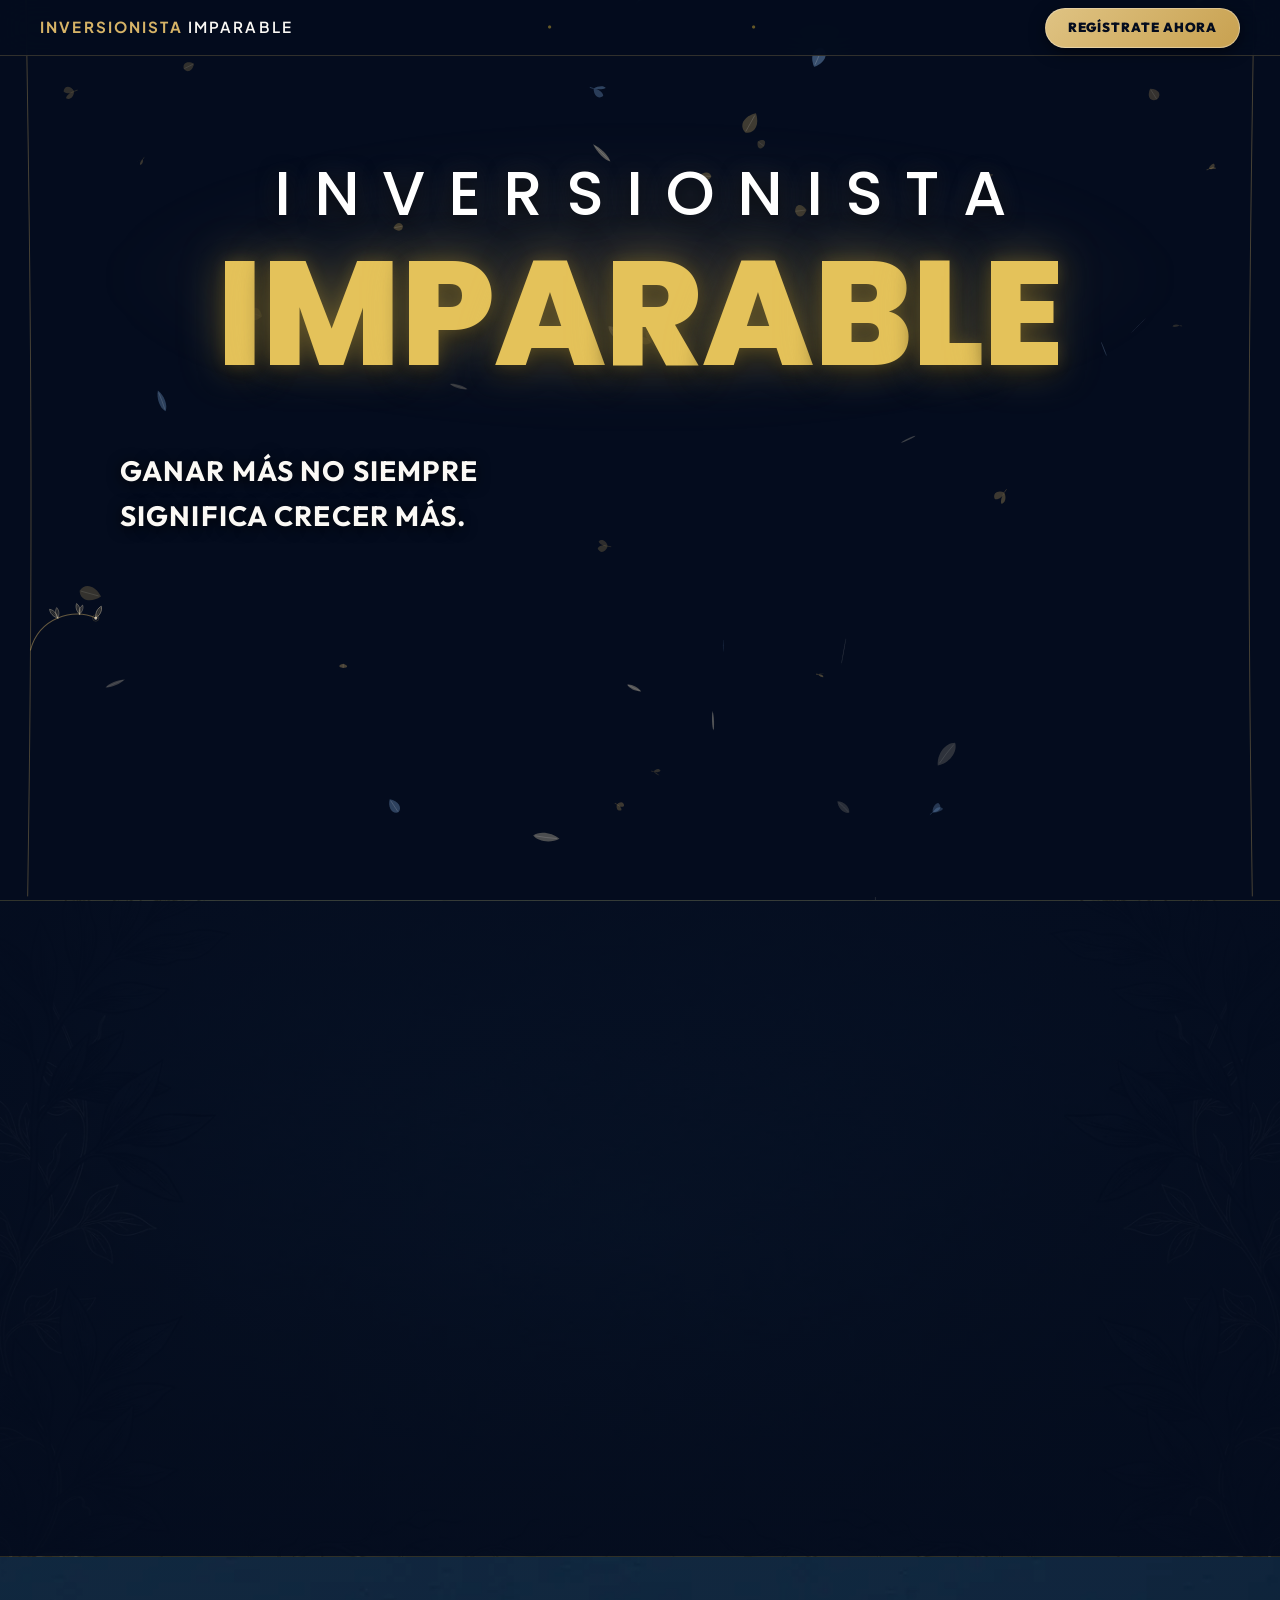
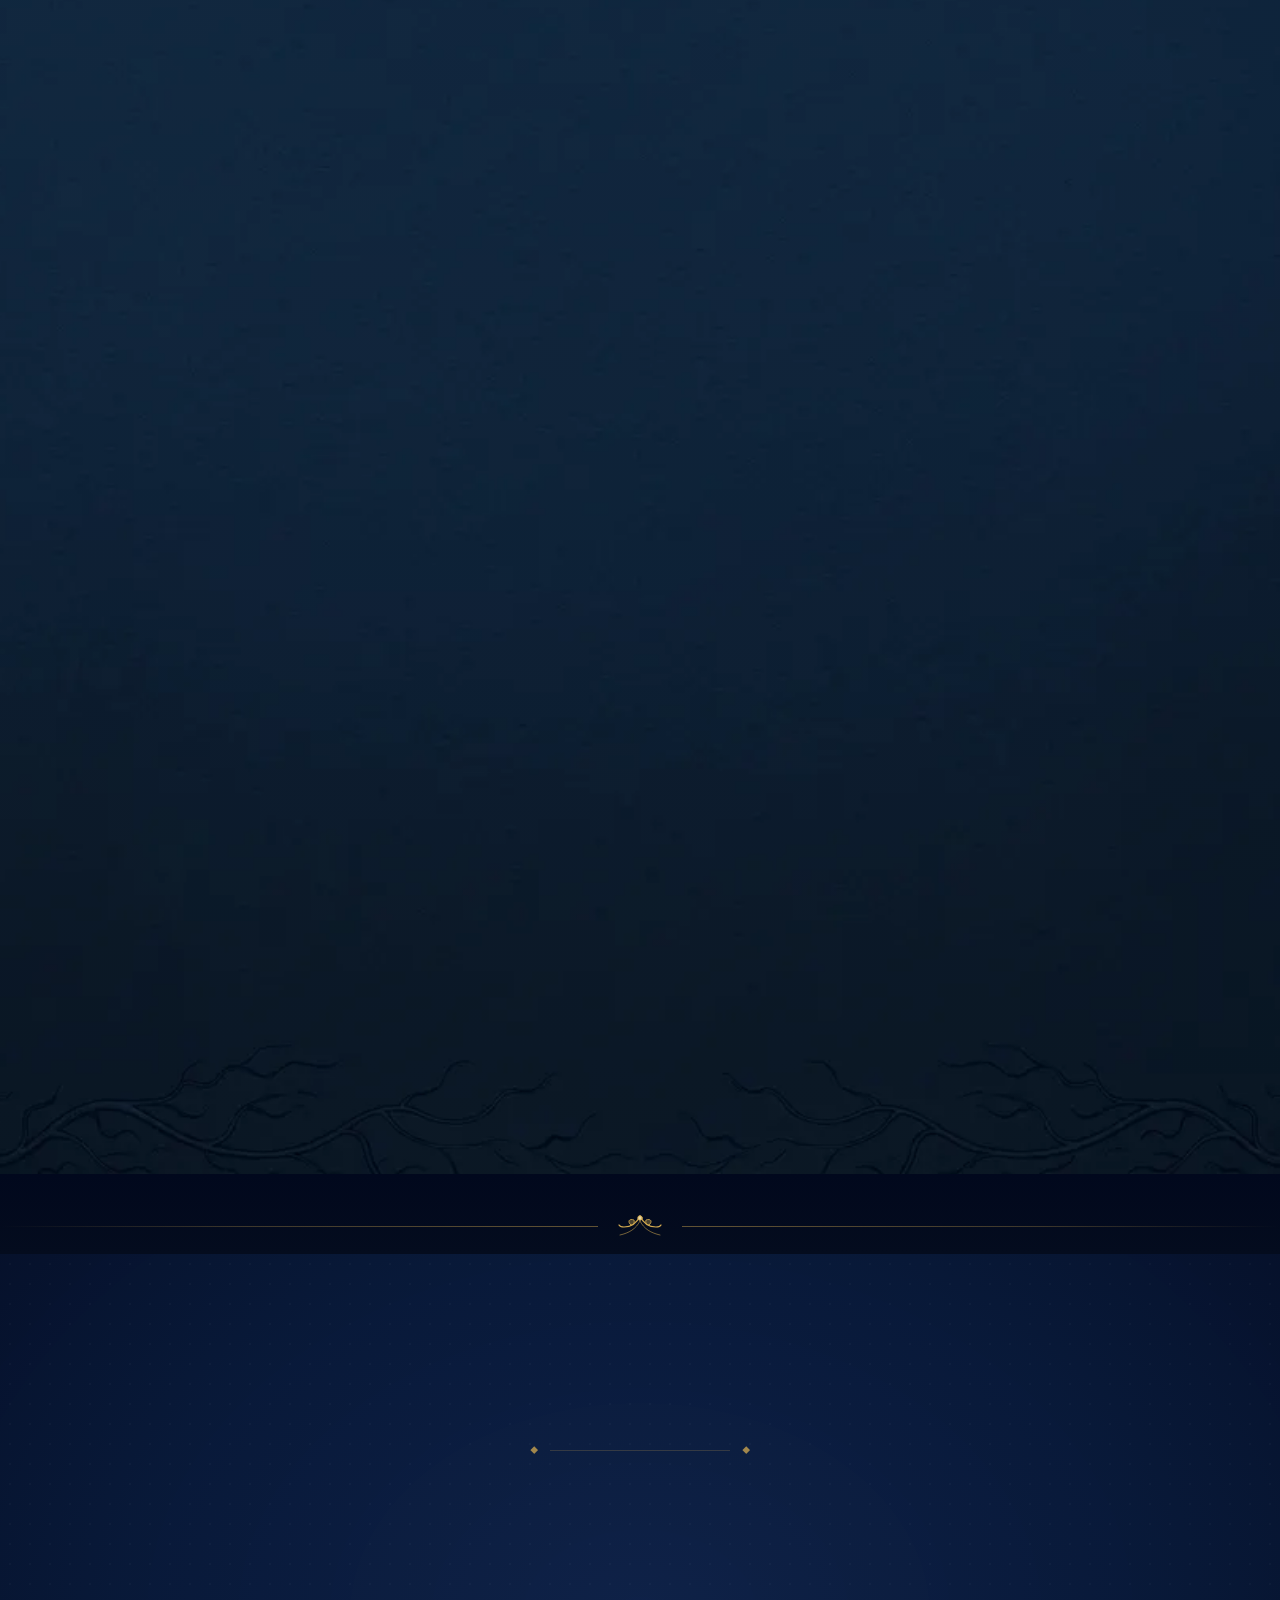
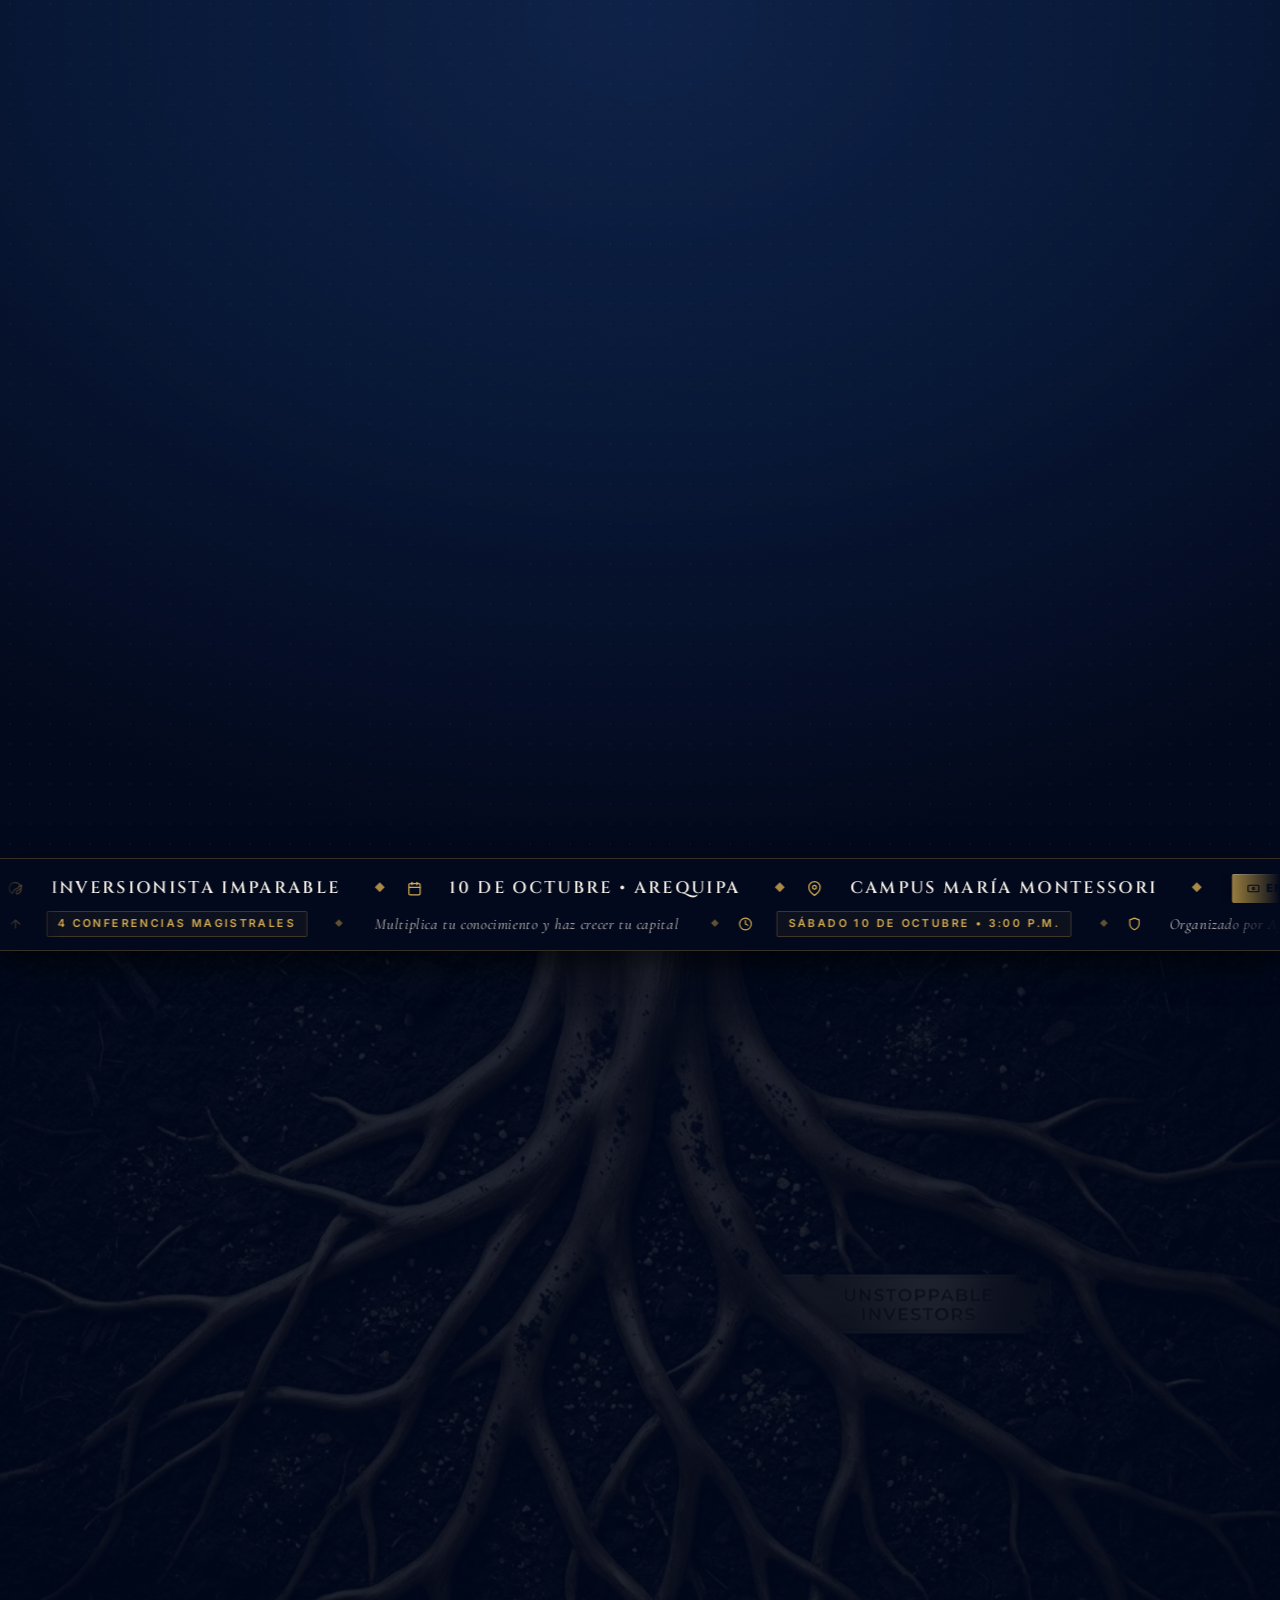
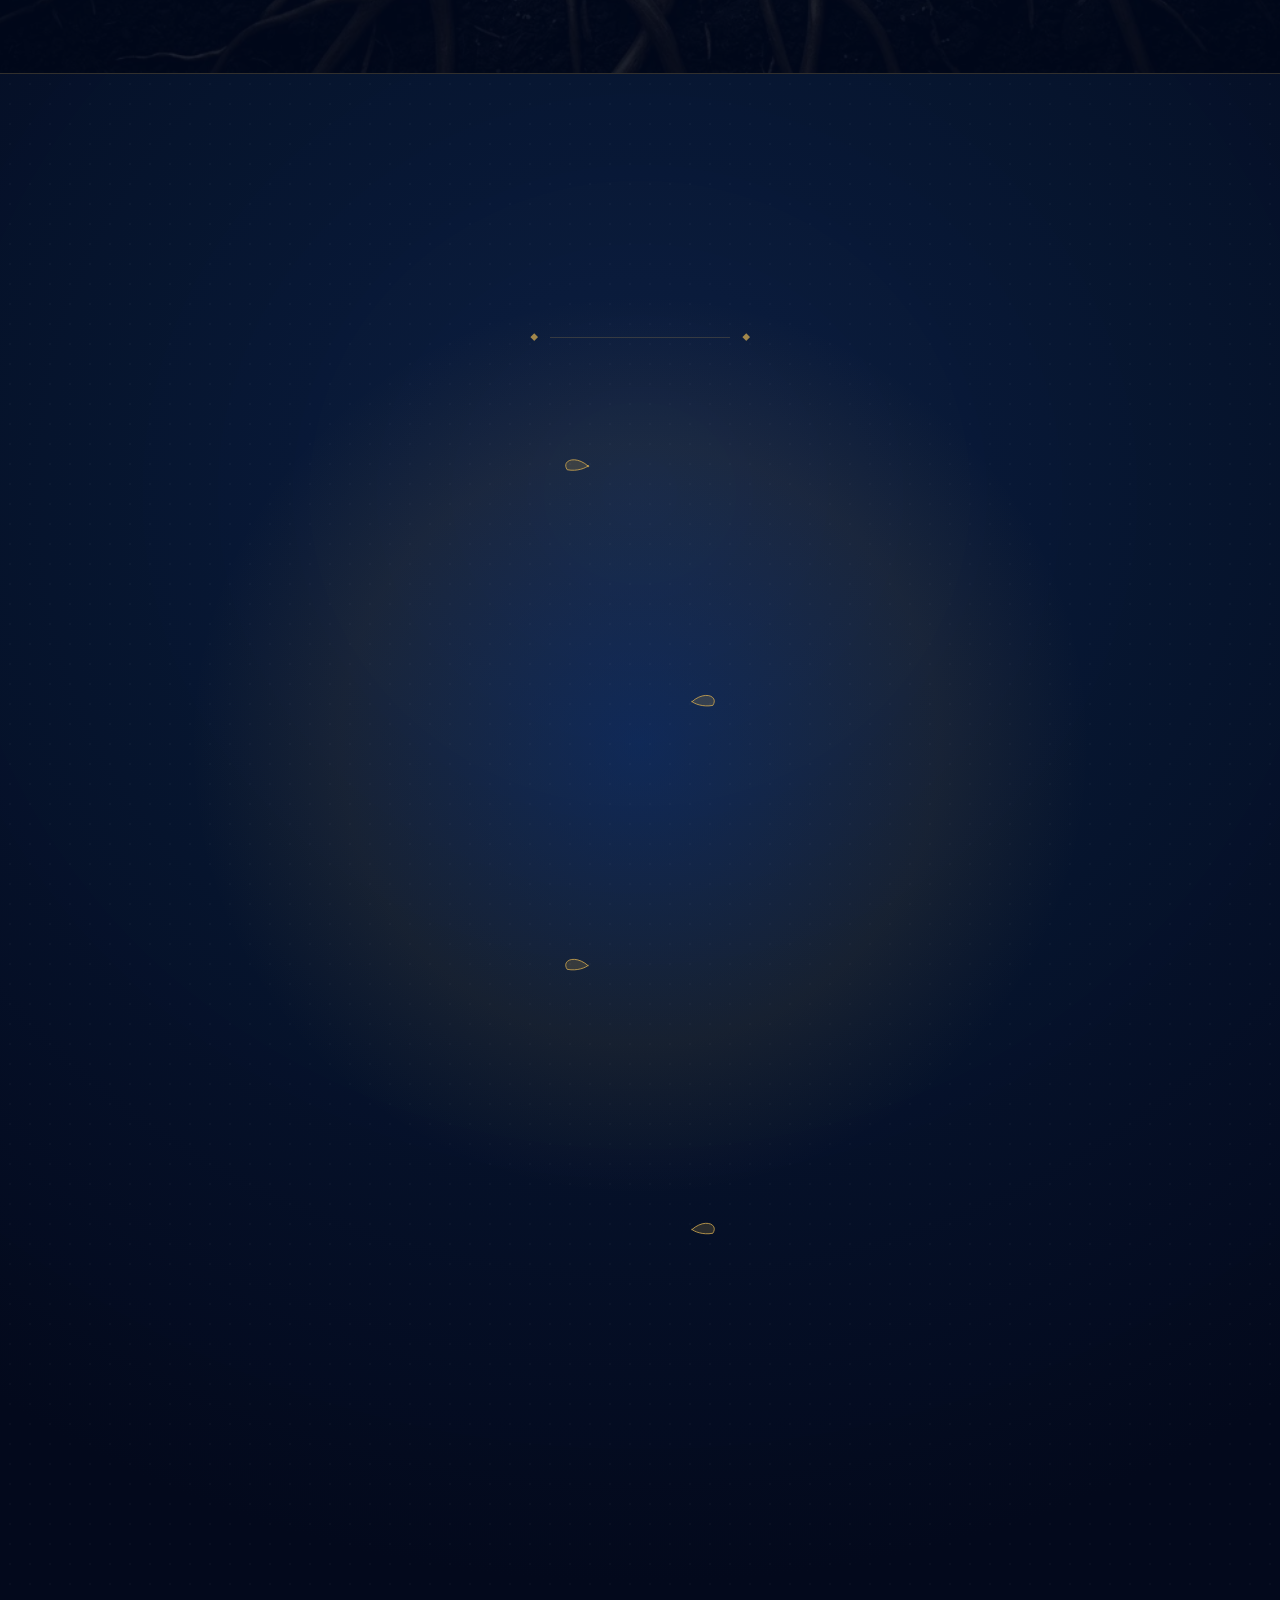
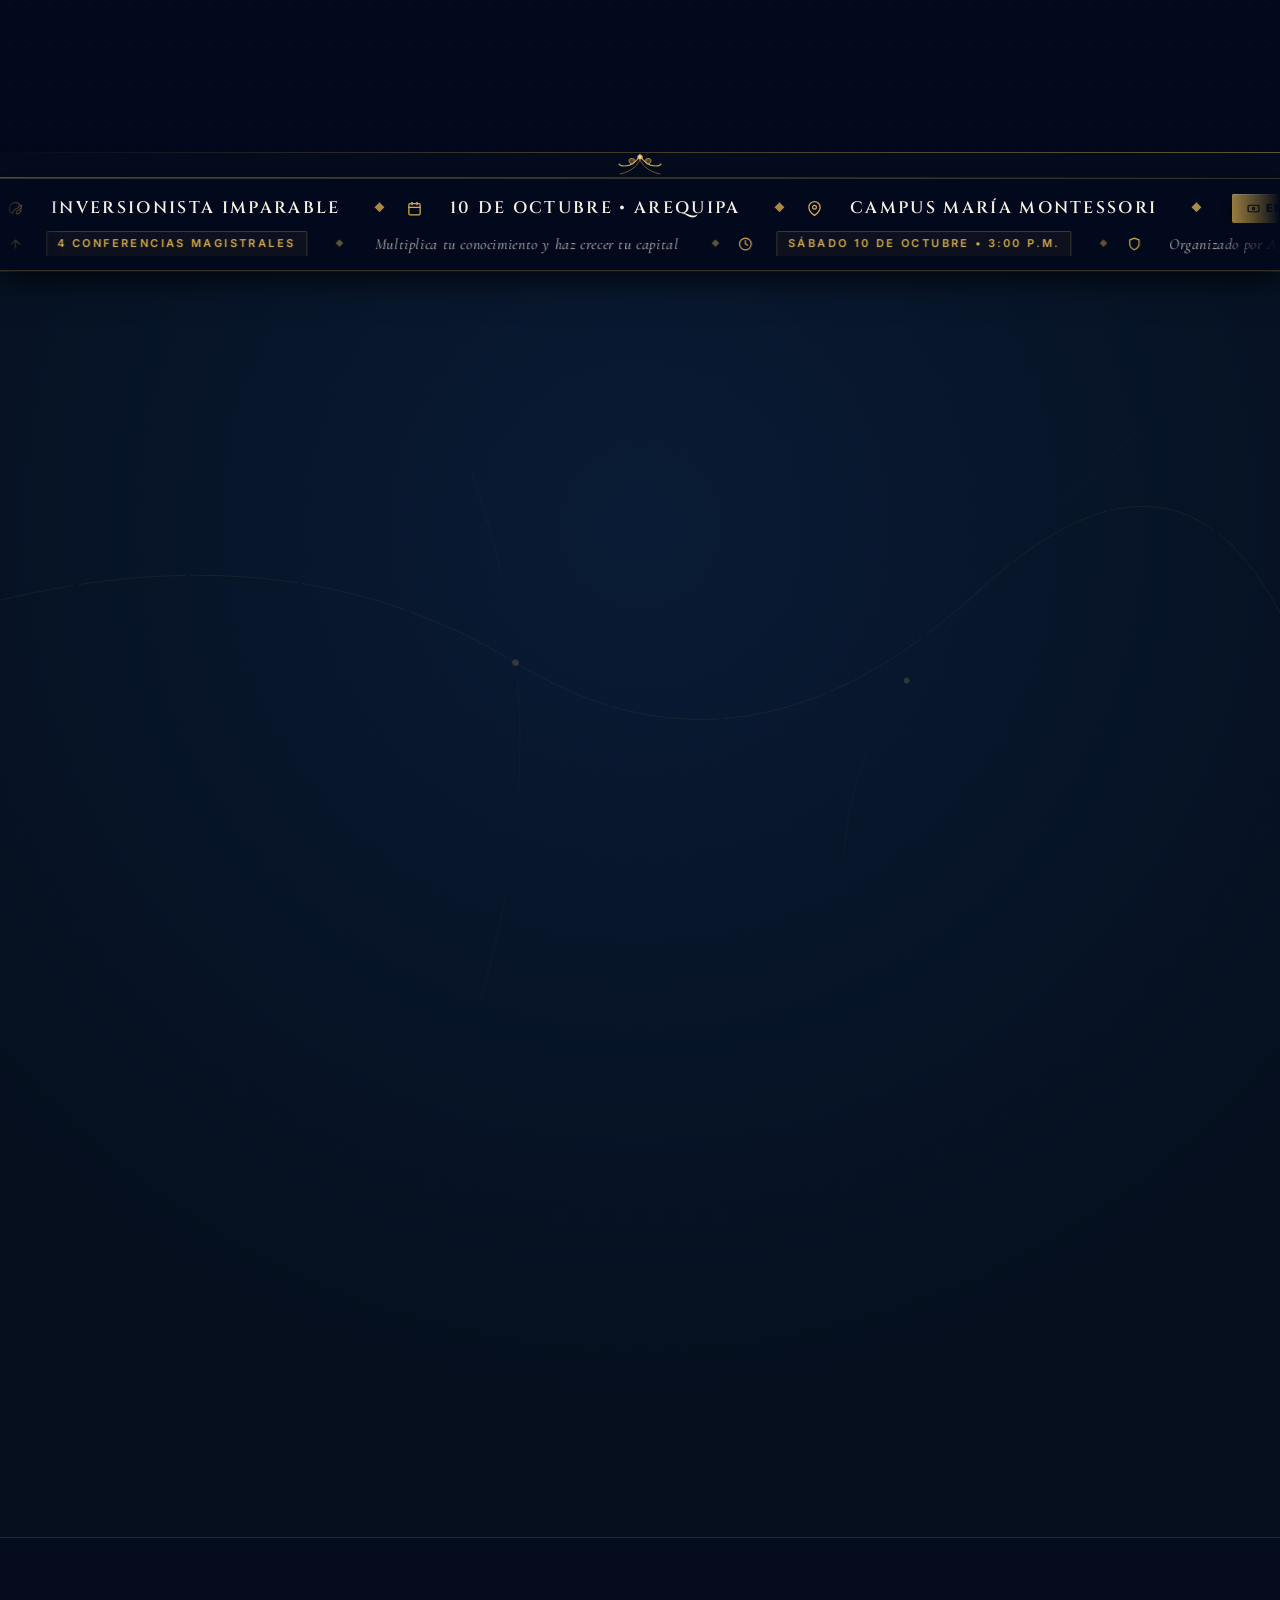
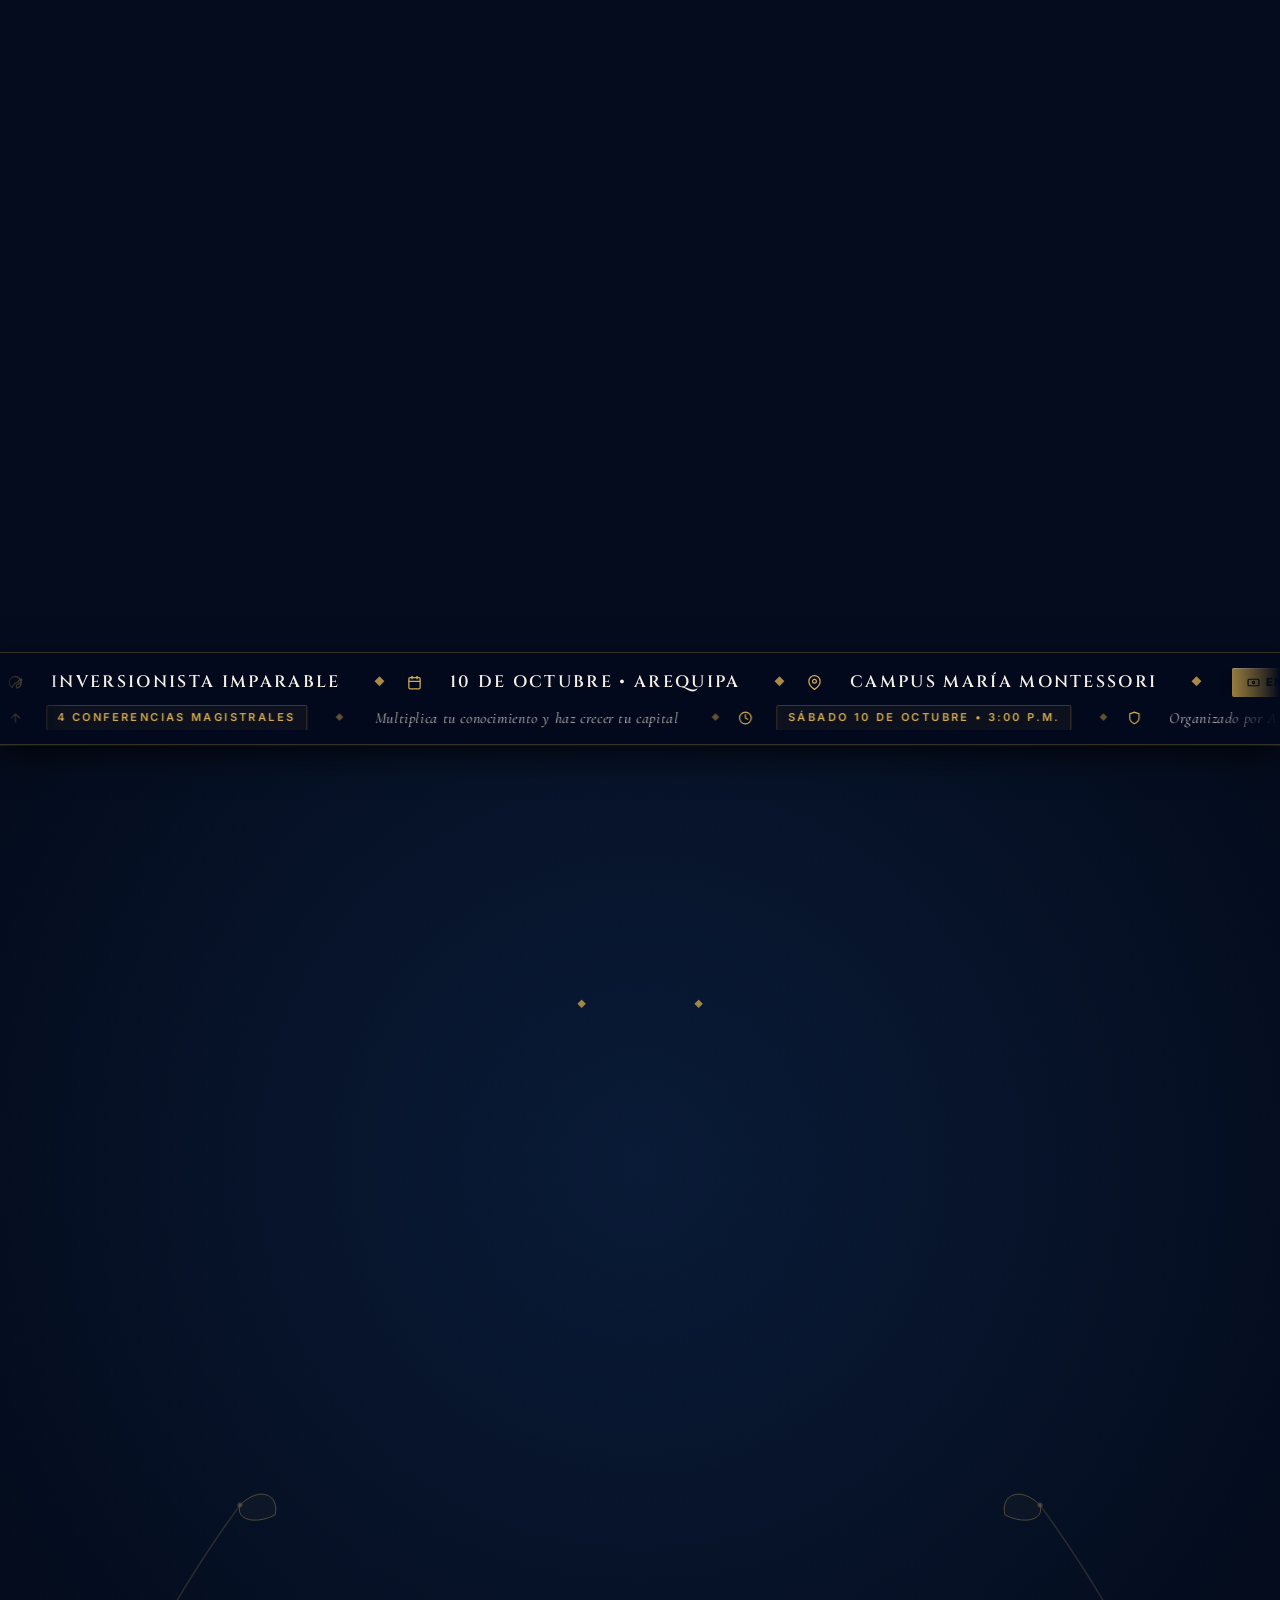
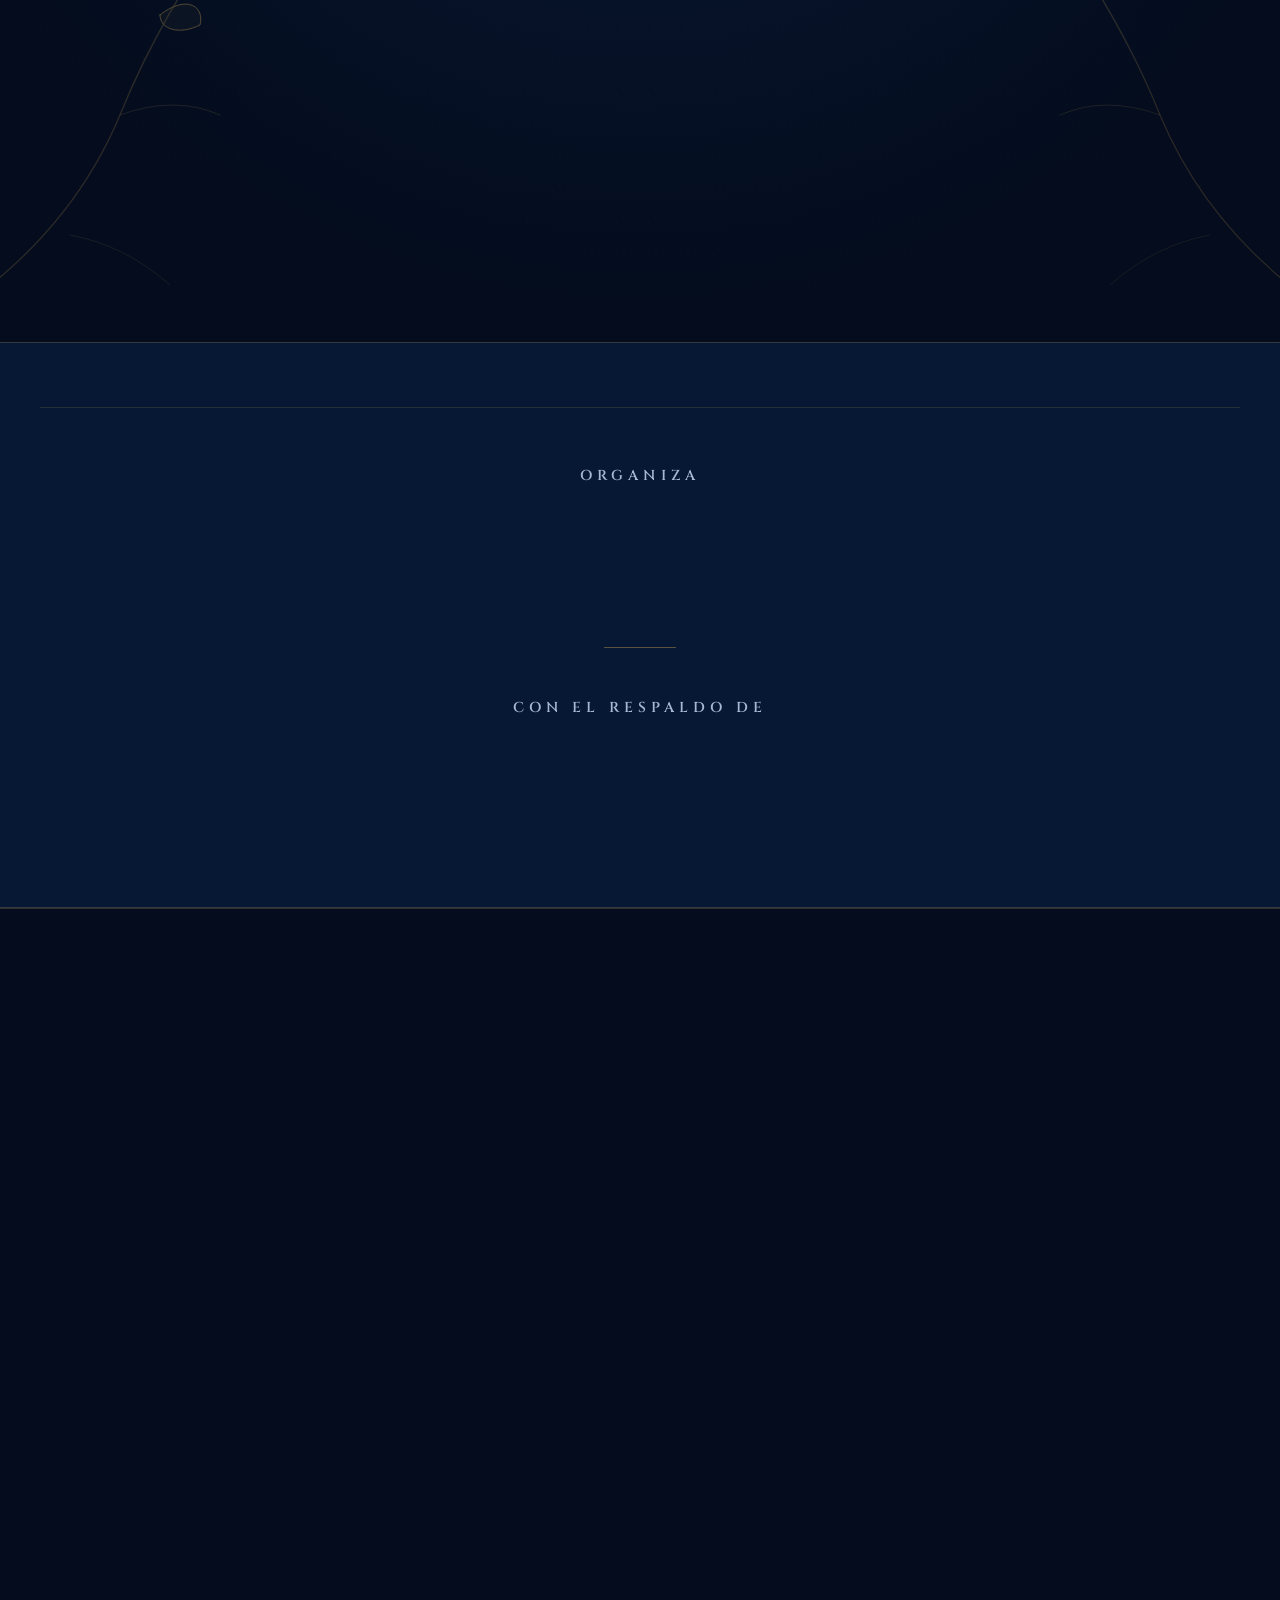
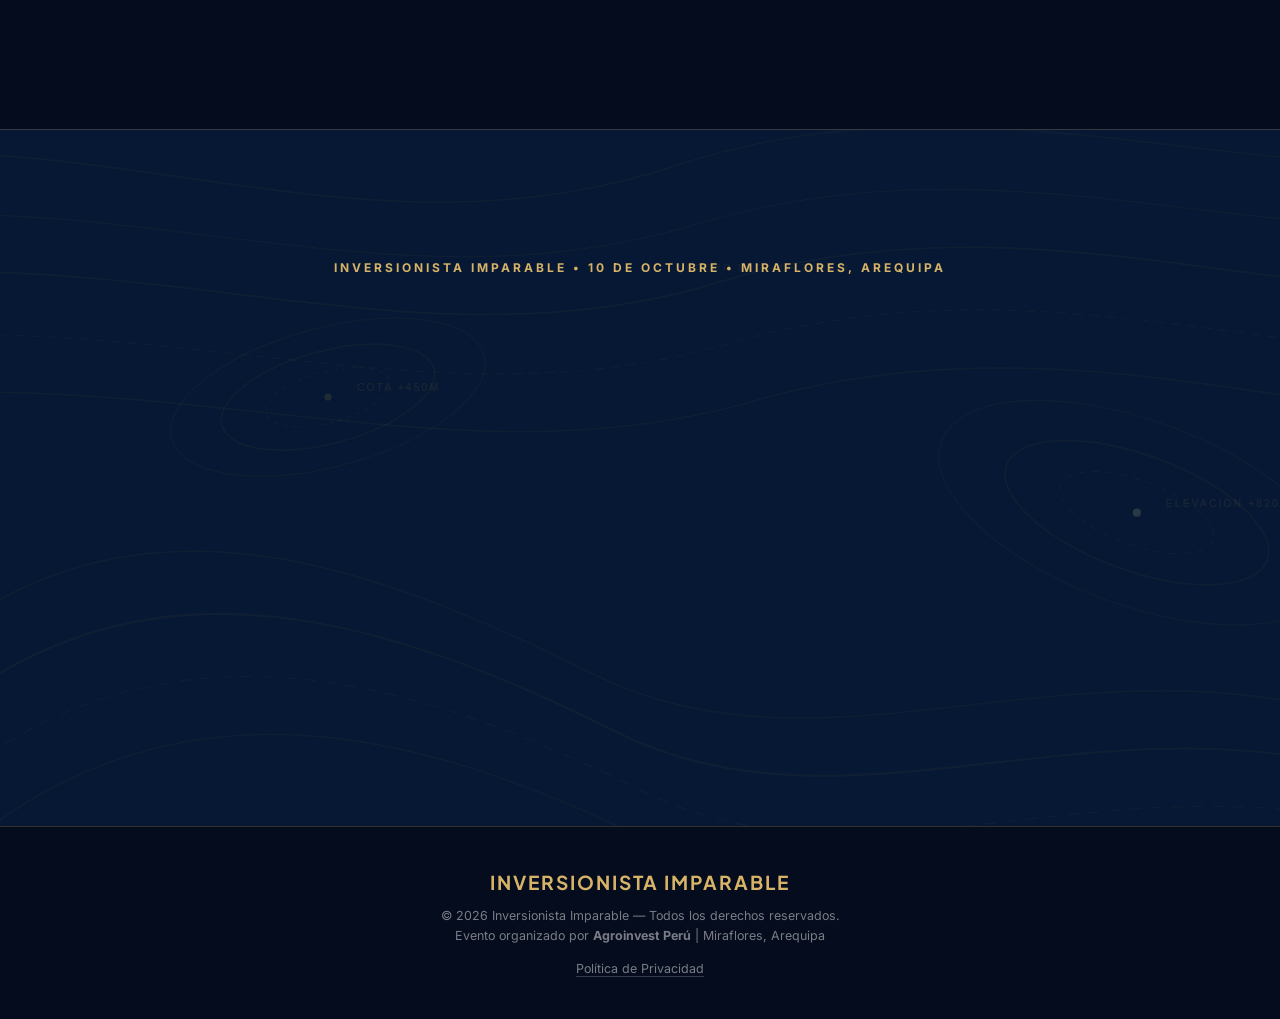
==== commit d0e1a423: "perf & polish: optimize assets and mobile rendering performance - Convert heavy background images to" ====
--- a/index.html
+++ b/index.html
@@ -20,7 +20,7 @@
   <link rel="preconnect" href="https://fonts.googleapis.com" />
   <link rel="preconnect" href="https://fonts.gstatic.com" crossorigin />
   <link
-    href="https://fonts.googleapis.com/css2?family=Poppins:wght@500;800&family=Cinzel+Decorative:wght@700;900&family=Cinzel:wght@400;500;600;700;800;900&family=Cormorant+Garamond:ital,wght@0,400;0,500;0,600;1,400;1,500&family=Playfair+Display:ital,wght@0,400;0,600;1,400;1,600&family=Outfit:wght@600;700;800;900&family=Plus+Jakarta+Sans:wght@500;600;700;800&family=Inter:wght@400;500;600;700;800;900&display=swap"
+    href="https://fonts.googleapis.com/css2?family=Poppins:wght@500;800&family=Cinzel:wght@400;600;700;800&family=Cormorant+Garamond:ital,wght@1,400;1,500;1,600&family=Outfit:wght@700;900&family=Plus+Jakarta+Sans:wght@500;600;700&family=Inter:wght@300;400;500;600;700;800&display=swap"
     rel="stylesheet">
   <link rel="stylesheet" href="css/styles.css" />
   <link rel="stylesheet" href="css/ambient.css?v=1" />
@@ -59,7 +59,6 @@
     <div class="hero-bg" aria-hidden="true"></div>
     <div class="hero-glow" aria-hidden="true"></div>
     <canvas id="hero-particles-canvas" class="hero-particles-canvas" aria-hidden="true"></canvas>
-    <div class="hero-leaves-container" id="hero-leaves" aria-hidden="true"></div>
     <div class="hero-layout-v3">
       <!-- Centro Superior: Titulo Monumental -->
       <div class="hero-top-center">
--- a/css/styles.css
+++ b/css/styles.css
@@ -153,7 +153,7 @@
 .hero-bg {
   position: absolute;
   inset: -4%;
-  background-image: url('../images/backgrounds/hero_bg.jpg');
+  background-image: url('../images/backgrounds/hero_bg.webp');
   background-size: cover;
   background-position: center center;
   opacity: 0.90;
@@ -177,23 +177,6 @@
   height: 100%;
   pointer-events: none;
   z-index: 1;
-}
-
-/* HERO FLOATING GOLDEN LEAVES (Zero Mouse Lag, 60 FPS GSAP) */
-.hero-leaves-container {
-  position: absolute;
-  inset: 0;
-  overflow: hidden;
-  pointer-events: none;
-  z-index: 1;
-}
-.hero-leaf {
-  position: absolute;
-  top: -30px;
-  color: var(--accent);
-  opacity: 0.42;
-  pointer-events: none;
-  will-change: transform;
 }
 
 .hero-layout-v3 {
@@ -340,7 +323,7 @@
   content: '';
   position: absolute;
   inset: -15px; /* Reduced to lower noise and prevent clashing with title */
-  background-image: url('../assets/images/vip-border.jpg');
+  background-image: url('../assets/images/vip-border.webp');
   background-size: cover;
   background-position: center;
   background-repeat: no-repeat;
@@ -695,7 +678,7 @@
   position: relative;
   padding: 6.5rem 2rem 7rem;
   background-color: #040C1E;
-  background-image: url('../assets/images/para_quien_bg_editorial.jpg');
+  background-image: url('../assets/images/para_quien_bg_editorial.webp');
   background-size: cover;
   background-position: center center;
   background-repeat: no-repeat;
@@ -895,7 +878,7 @@
 #para-quien {
   position: relative;
   background-color: #040C1E;
-  background-image: url('../assets/images/para_quien_bg_editorial.jpg');
+  background-image: url('../assets/images/para_quien_bg_editorial.webp');
   background-size: cover;
   background-position: center top;
   background-repeat: no-repeat;
@@ -1080,30 +1063,33 @@
 }
 
 /* Card 03: Luxury Ivory Piece */
+/* Antes era una tarjeta color crema (#F4EFE6): rompía con el resto, siempre oscuro.
+   Se queda en la misma paleta, con un tinte dorado interior que la distingue como
+   la pieza "iluminada" del grupo, sin salirse del conjunto. */
 .editorial-card.theme-light {
-  background: #F4EFE6;
-  border: 1px solid rgba(198, 161, 80, 0.45);
-  box-shadow: 0 4px 20px rgba(0, 0, 0, 0.18);
+  background: radial-gradient(ellipse 120% 100% at 50% 0%, rgba(212, 171, 80, 0.16) 0%, rgba(5, 14, 29, 0) 55%), #050E1D;
+  border: 1px solid rgba(212, 171, 80, 0.4);
+  box-shadow: 0 4px 20px rgba(0, 0, 0, 0.4), inset 0 1px 0 rgba(212, 171, 80, 0.08);
 }
 .editorial-card.theme-light::before {
-  border-color: rgba(198, 161, 80, 0.2);
+  border-color: rgba(212, 171, 80, 0.22);
 }
 .editorial-card.theme-light:hover {
-  background: #FAF6EF;
-  border-color: rgba(198, 161, 80, 0.75);
-  box-shadow: 0 10px 30px rgba(0, 0, 0, 0.25);
+  background: radial-gradient(ellipse 120% 100% at 50% 0%, rgba(212, 171, 80, 0.24) 0%, rgba(5, 14, 29, 0) 60%), #050E1D;
+  border-color: rgba(212, 171, 80, 0.7);
+  box-shadow: 0 10px 30px rgba(0, 0, 0, 0.55);
 }
 .editorial-card.theme-light:hover::before {
-  border-color: rgba(198, 161, 80, 0.35);
+  border-color: rgba(212, 171, 80, 0.32);
 }
 .editorial-card.theme-light .editorial-card-num {
-  color: #997732;
+  color: #D4AB50;
 }
 .editorial-card.theme-light .editorial-card-content p {
-  color: #041126;
+  color: #EDE5D8;
 }
 .editorial-card.theme-light .editorial-card-content .highlight {
-  color: #997732;
+  color: #D4AB50;
   font-weight: 600;
 }
 
@@ -1586,10 +1572,11 @@
 /* SPEAKERS */
 #ponentes {
   position: relative;
-  background-image: url('../assets/images/ponentes_raices_bg.jpg');
+  background-image: url('../assets/images/ponentes_raices_bg.webp');
   background-size: cover;
   background-position: center;
-  background-attachment: fixed;
+  /* "fixed" obliga a repintar el fondo en cada frame de scroll (jank en Android); con "scroll" se pinta una sola vez */
+  background-attachment: scroll;
   overflow: hidden;
 }
 #ponentes::before {
@@ -3566,3 +3553,26 @@
   z-index: 0;
 }
 #countdown .countdown-ambient { z-index: 1; }
+
+/* ============================================================
+   RENDIMIENTO EN CELULAR — quita los desenfoques de fondo (backdrop-filter)
+   Un "fixed" (el header) o varias tarjetas con blur obligan al navegador a
+   recalcular el desenfoque de todo lo que pasa por debajo en cada frame de
+   scroll: es de los costos más comunes de scroll con tirones en Android de
+   gama media. En pantallas grandes hay más margen de GPU y se conserva.
+   Los fondos ya son suficientemente opacos sin el desenfoque; a las dos
+   tarjetas más translúcidas (ponentes y "lo que te llevarás") se les sube
+   un poco la opacidad para compensar.
+   ============================================================ */
+@media (max-width: 900px) {
+  .nav-bar,
+  .vip-pass-card,
+  .speaker-card,
+  .folio-piece-inner,
+  .registro-editorial-plate {
+    backdrop-filter: none;
+    -webkit-backdrop-filter: none;
+  }
+  .speaker-card.theme-dark { background: rgba(6, 24, 52, 0.82); }
+  .folio-piece-inner { background: rgba(8, 21, 44, 0.72); }
+}
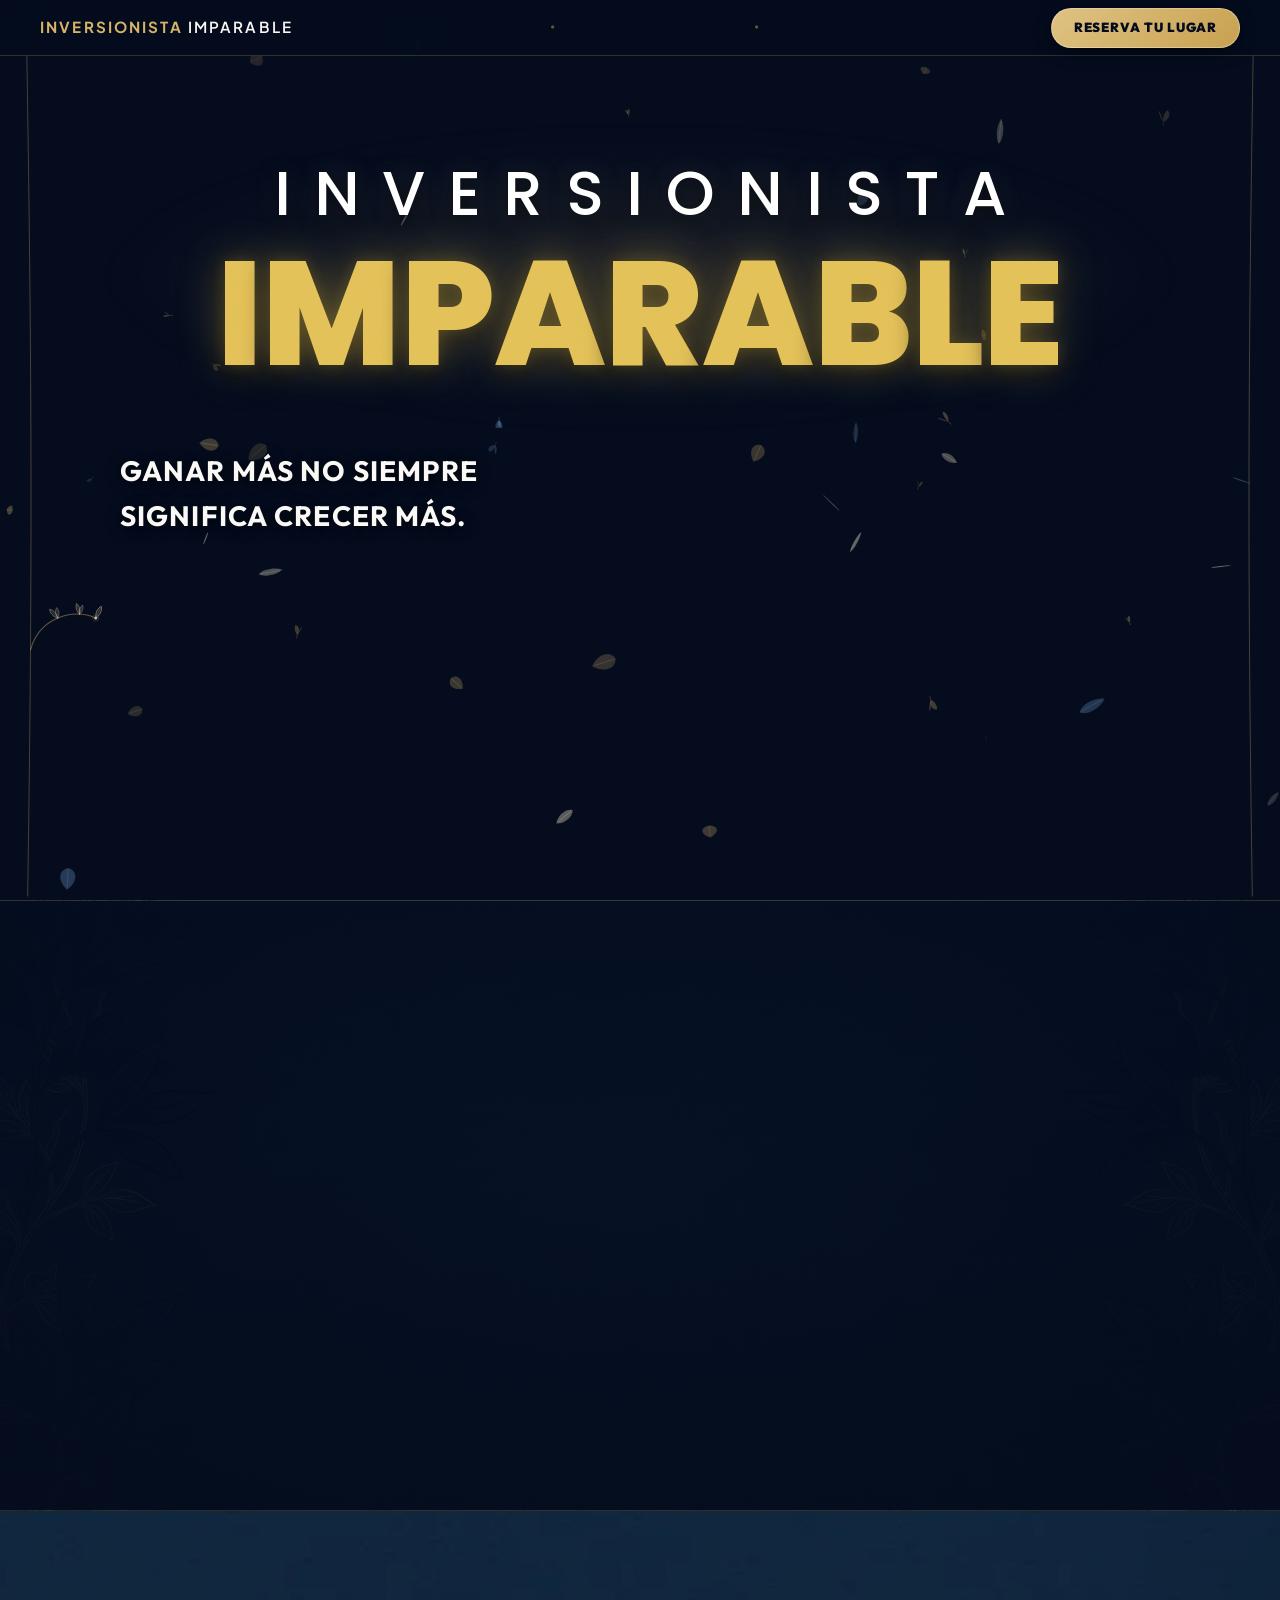
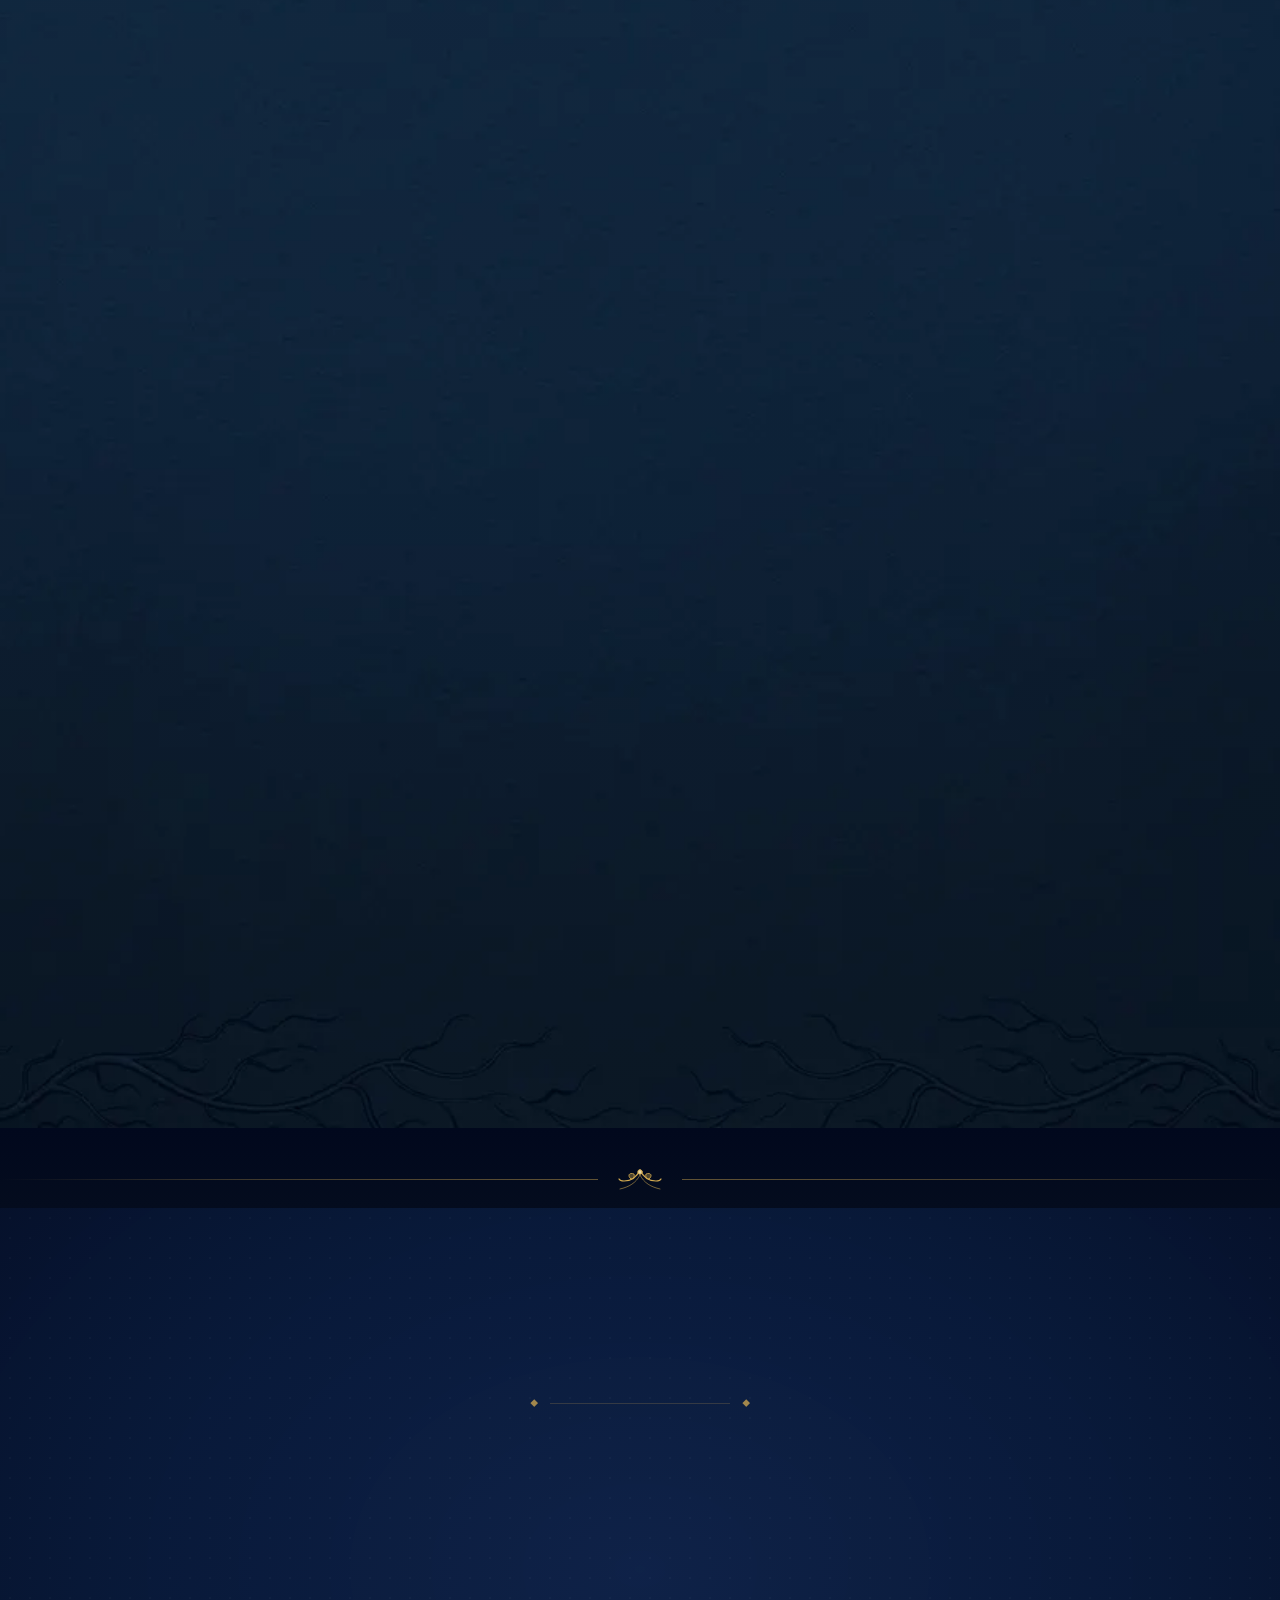
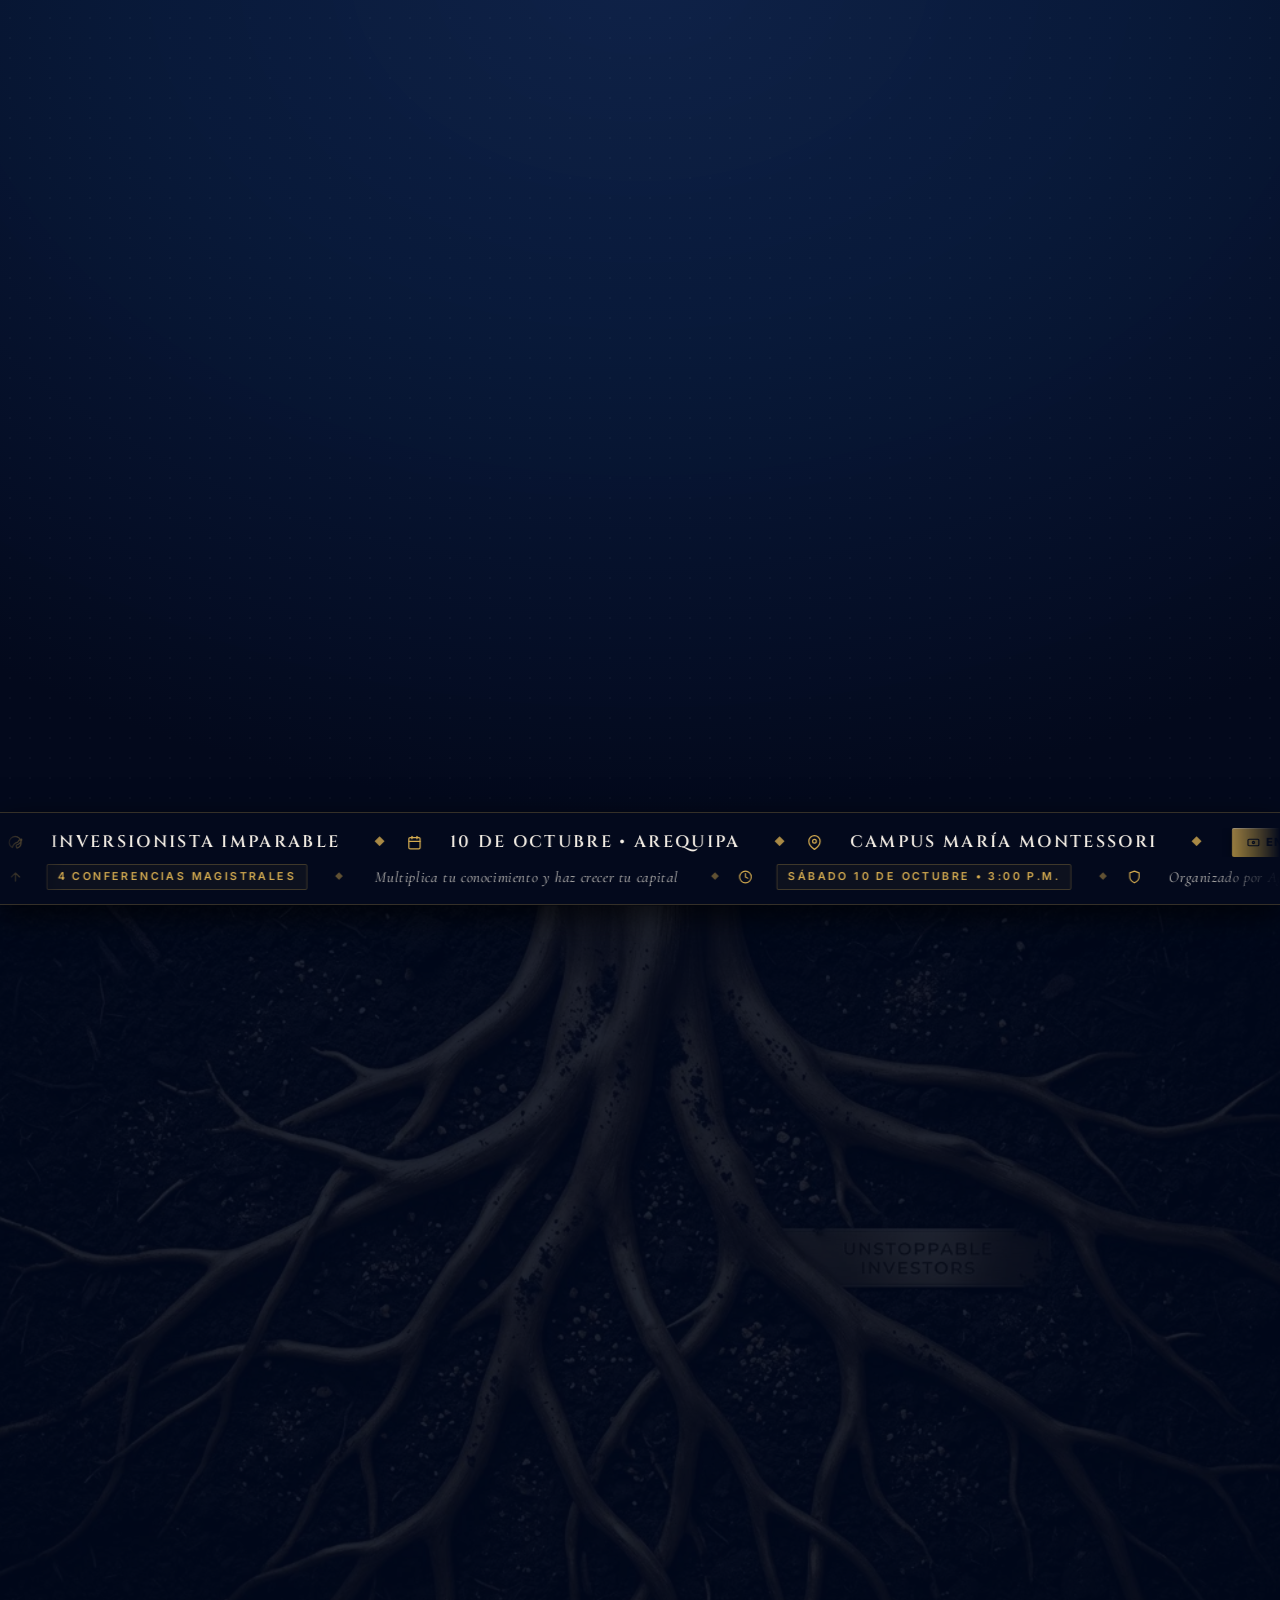
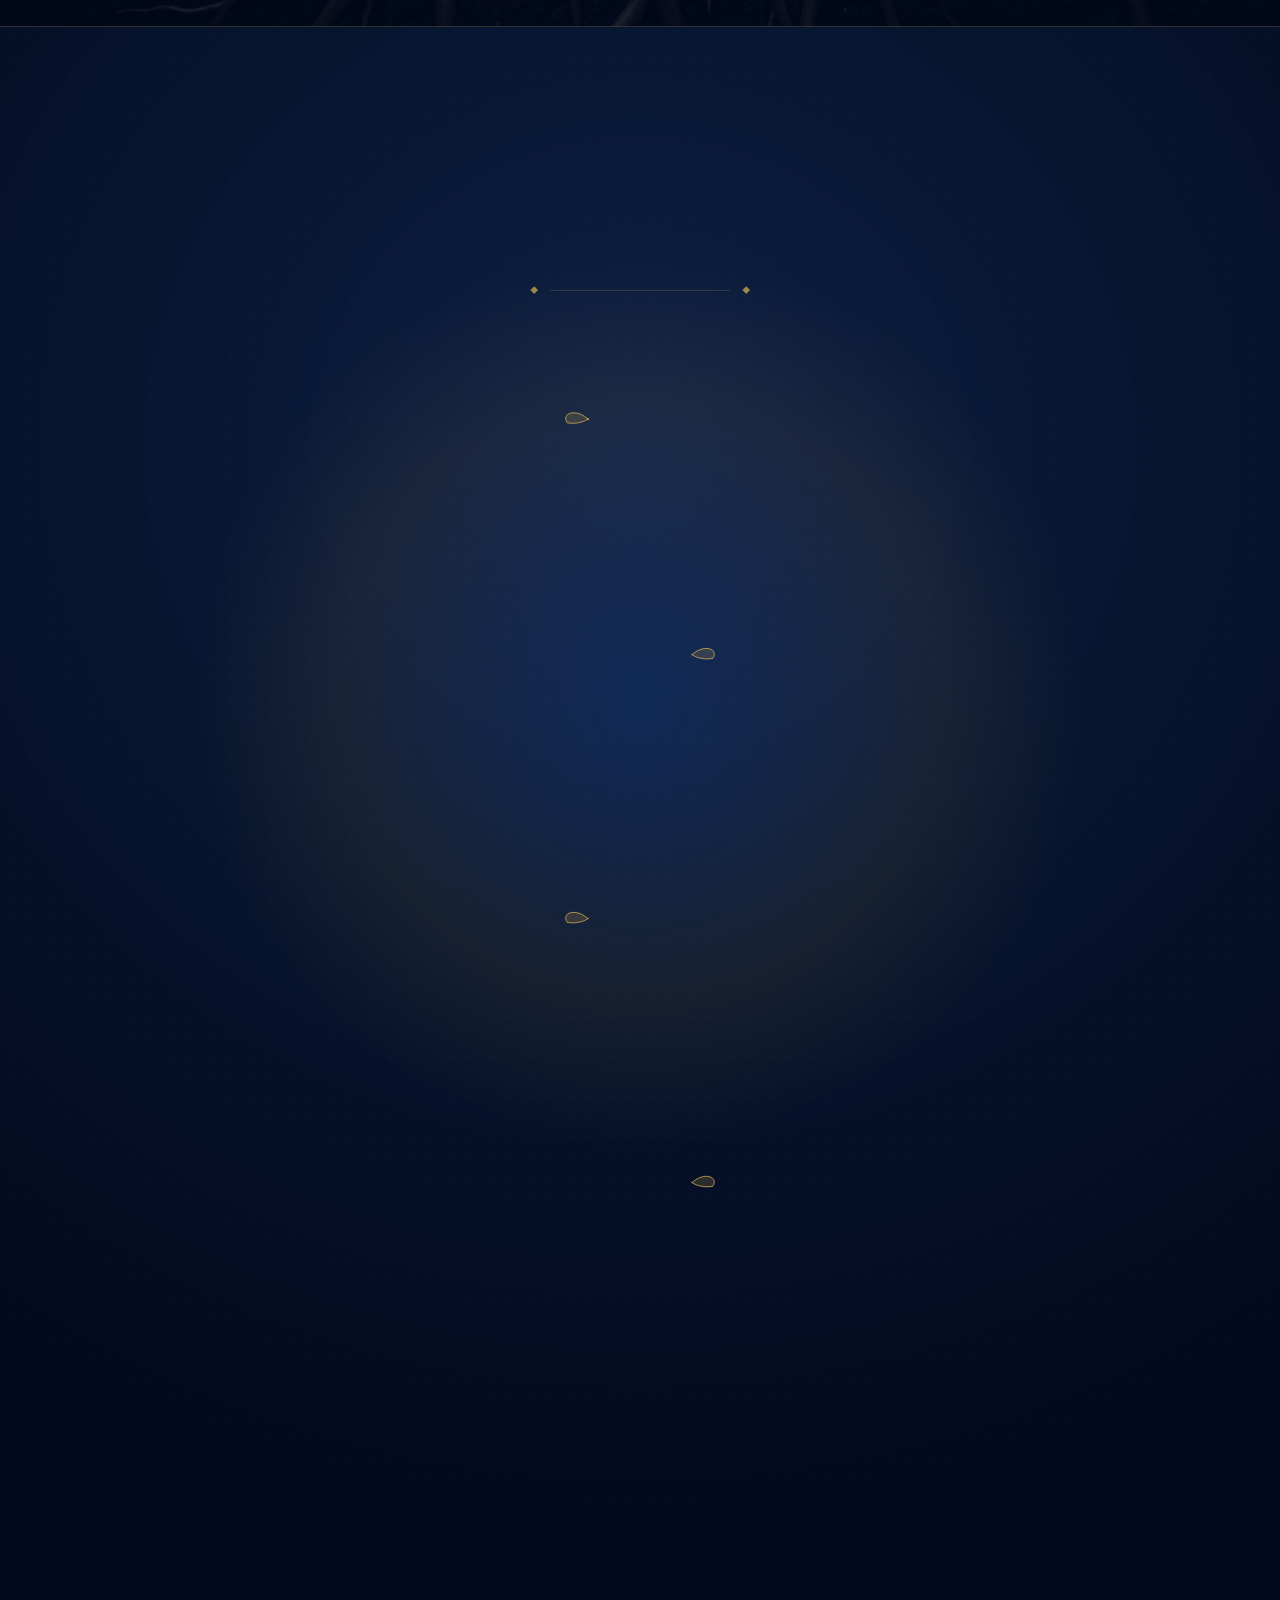
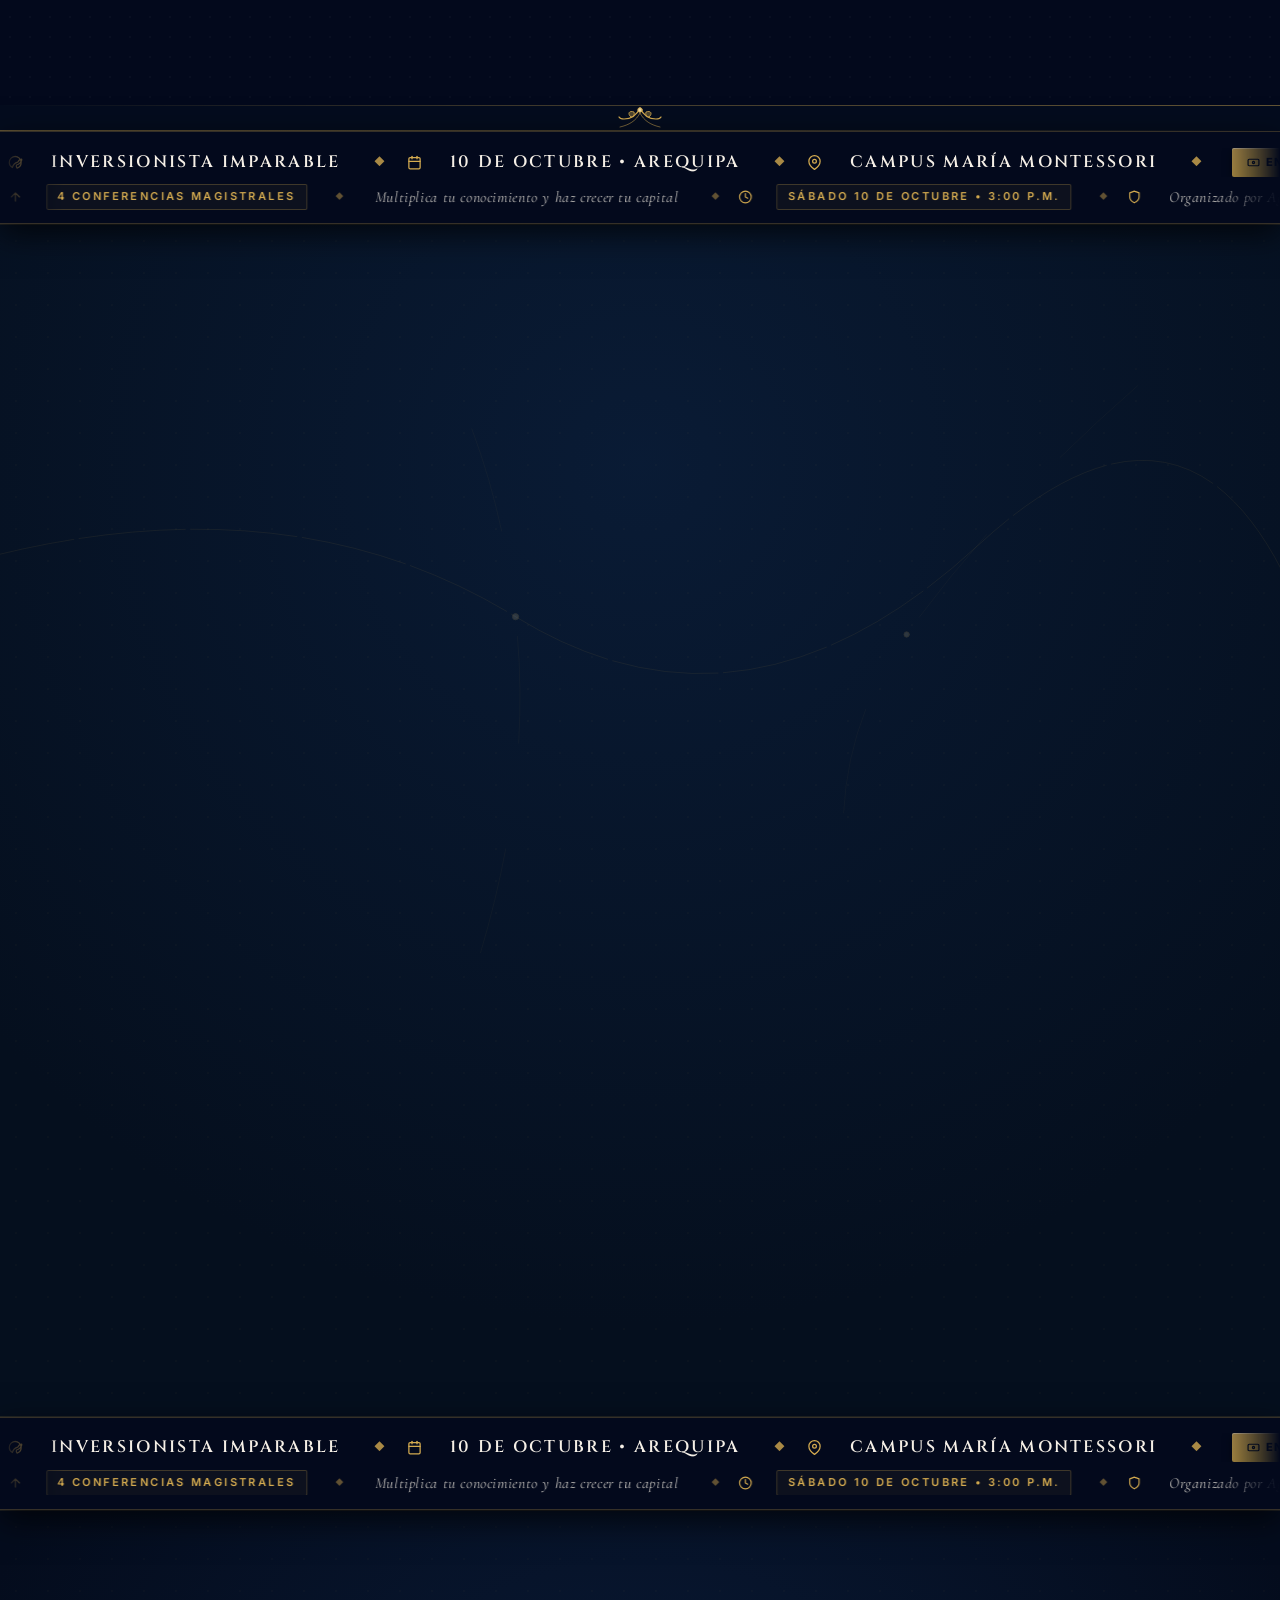
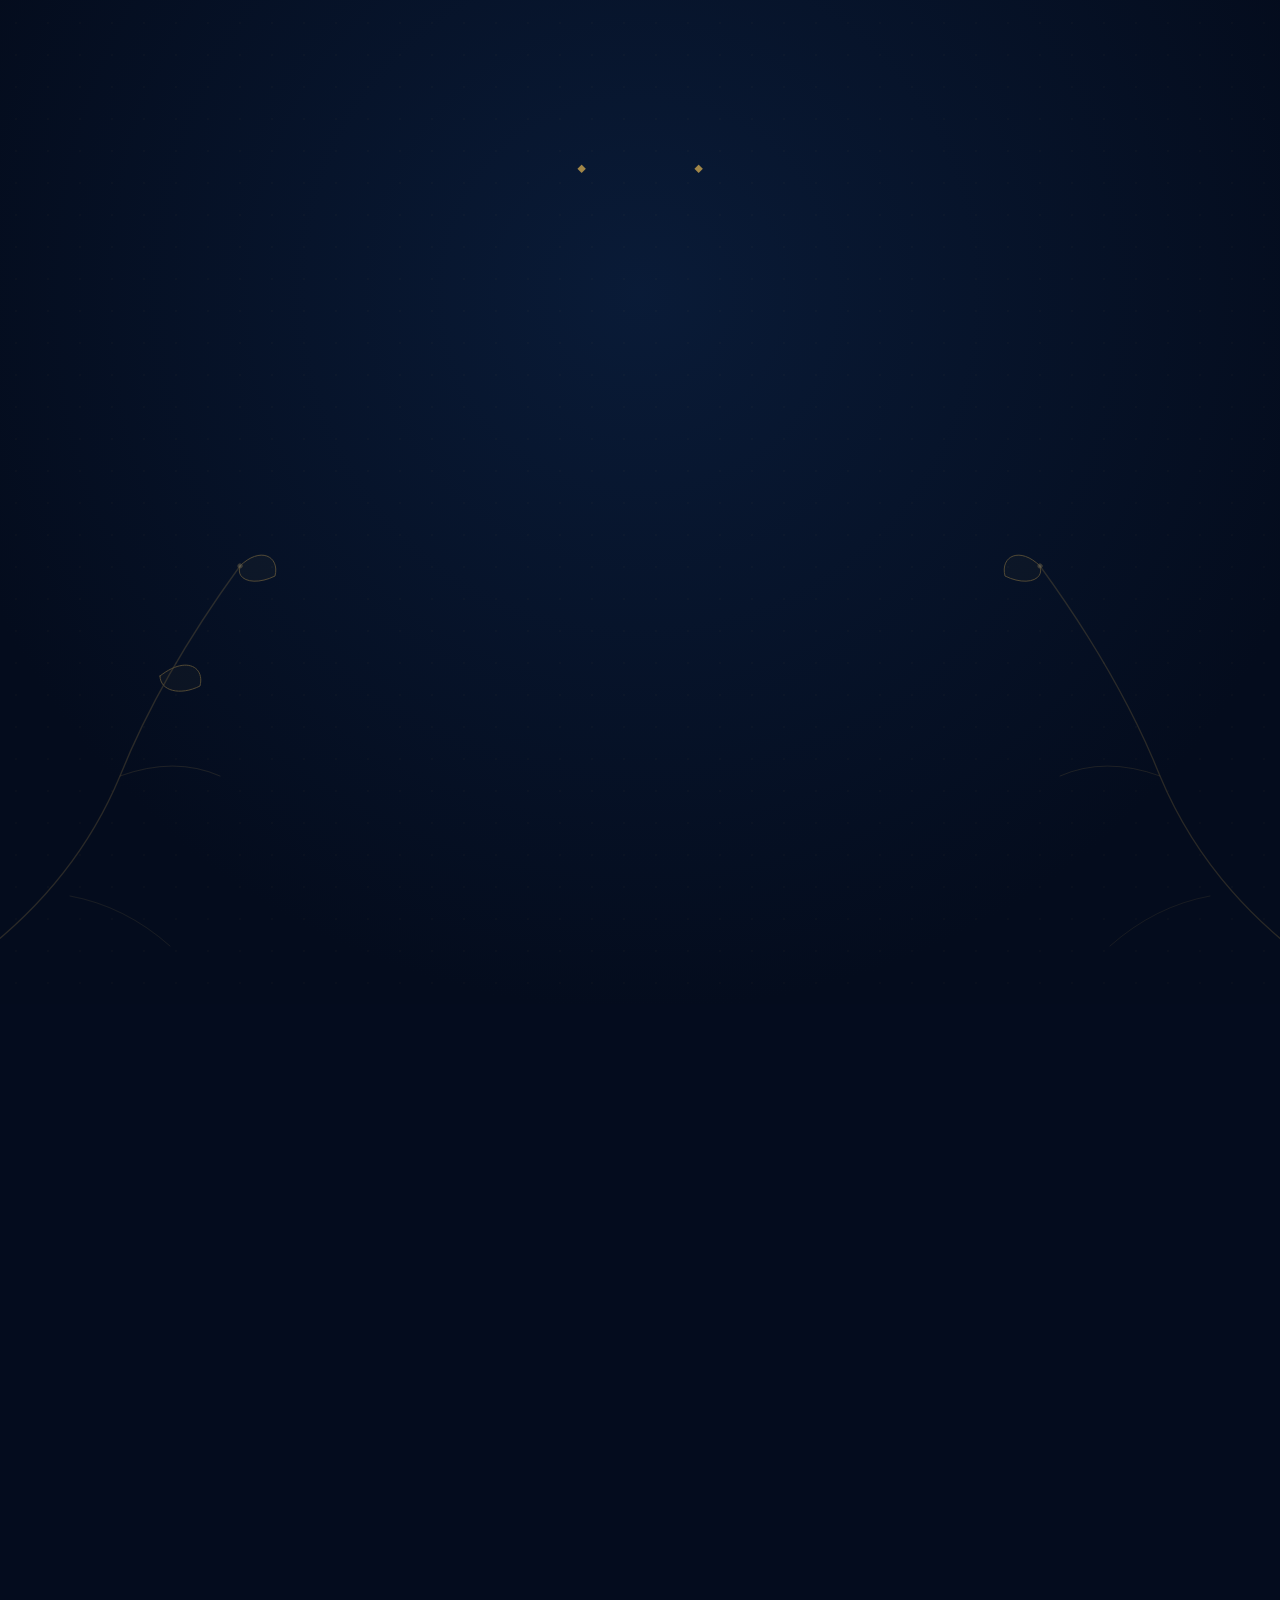
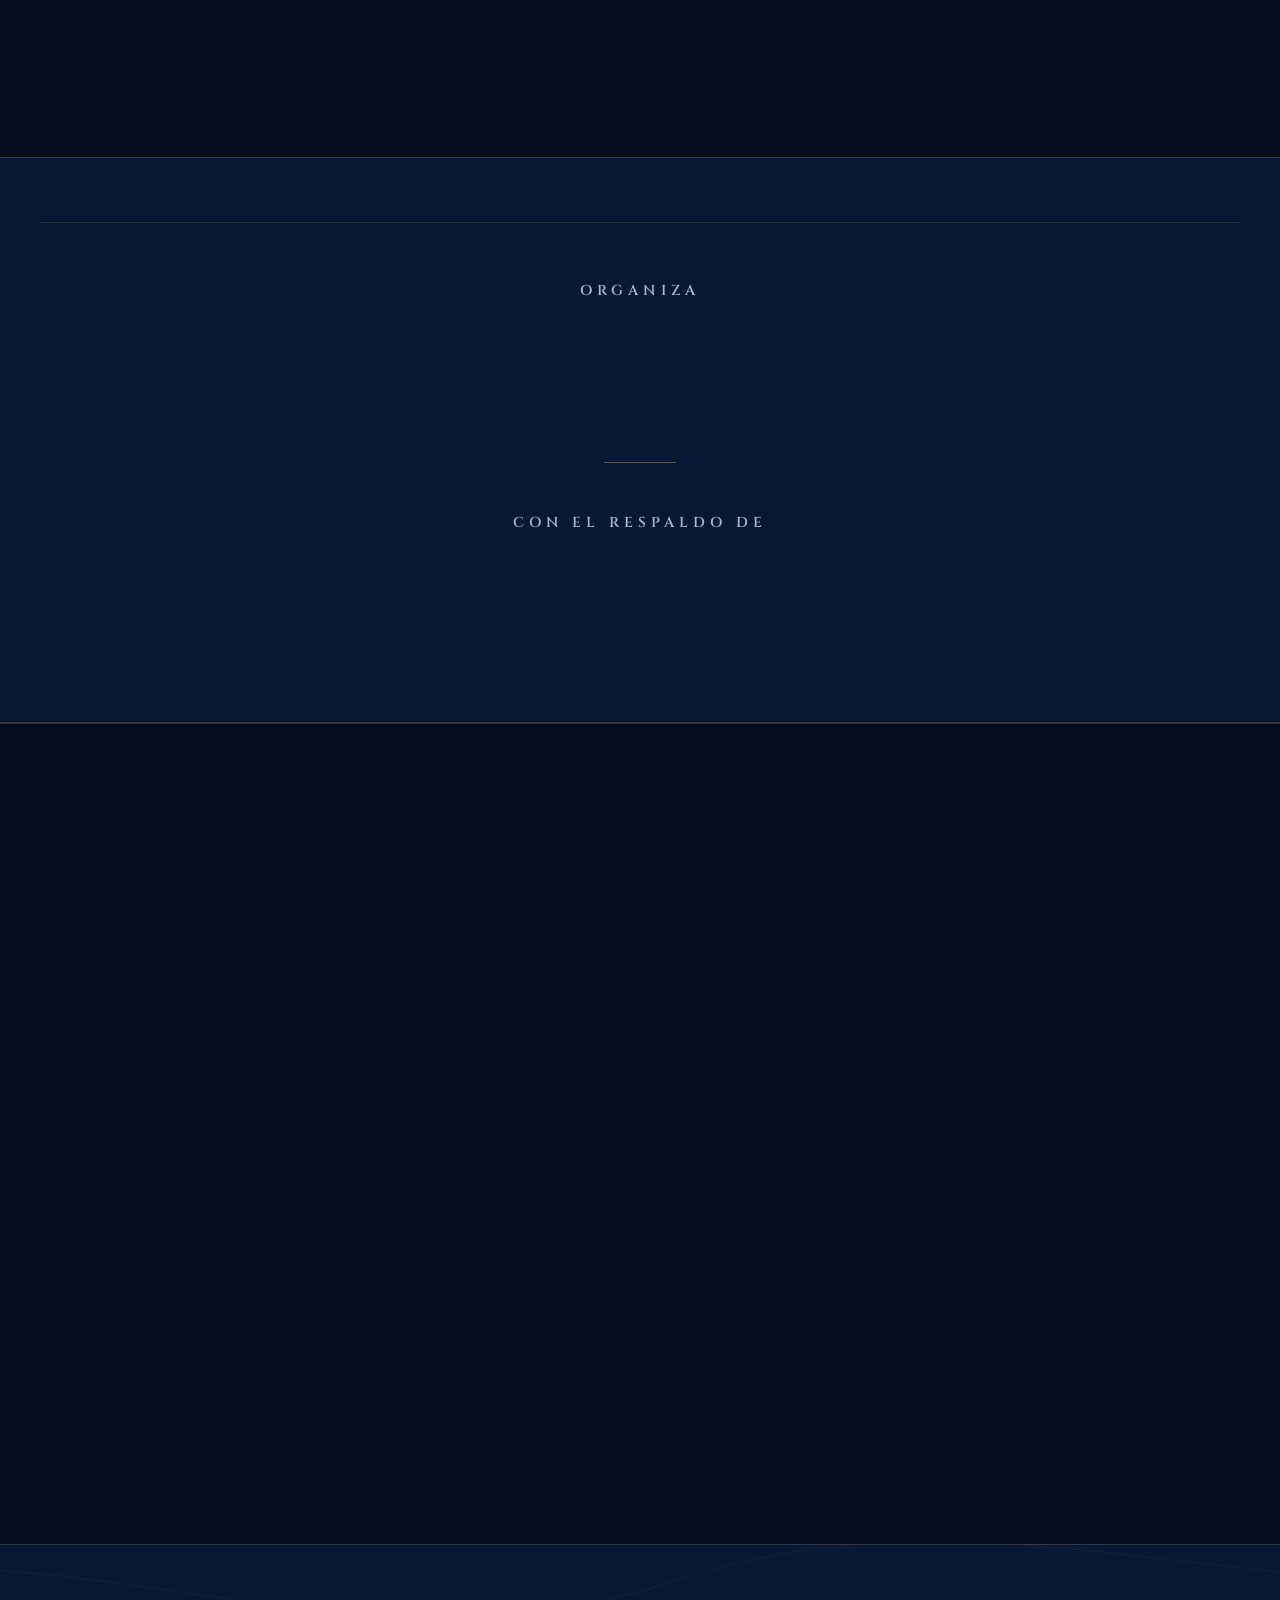
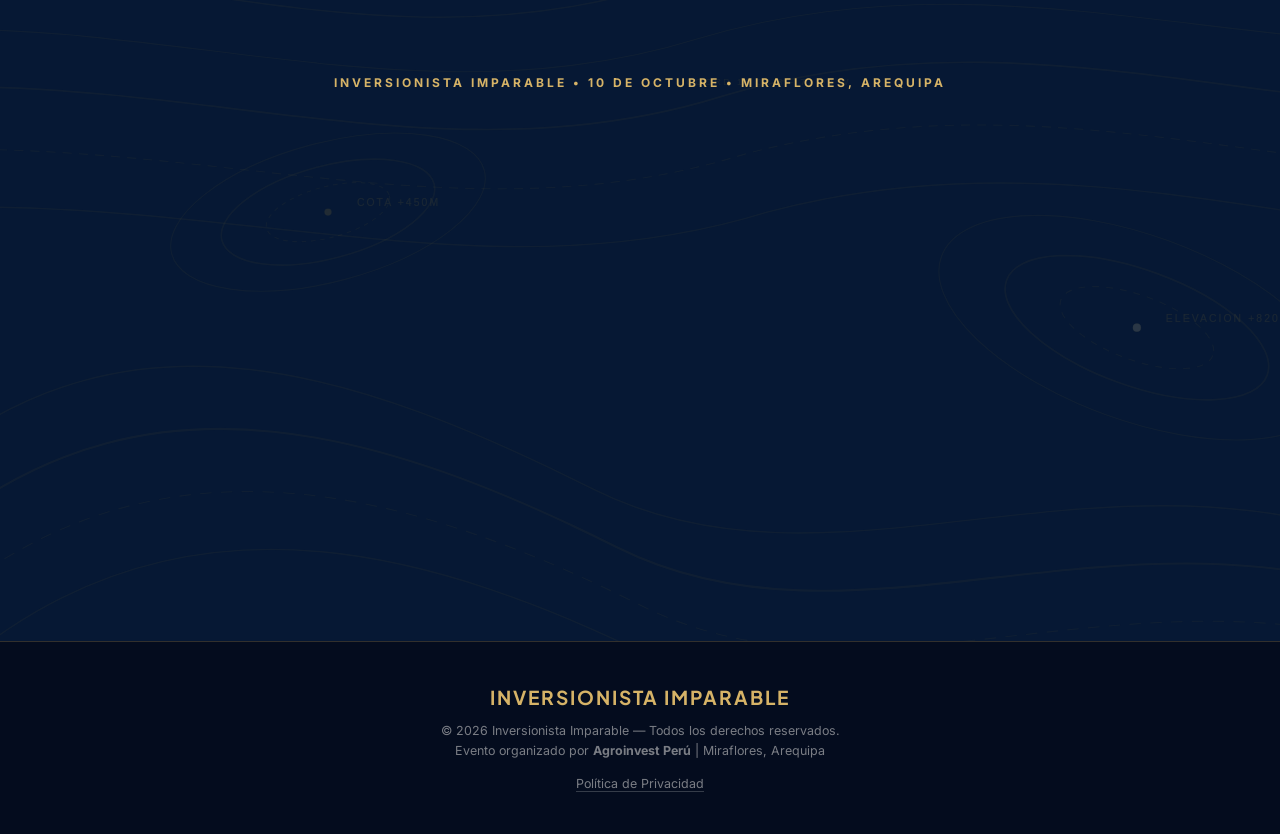
==== commit f834bbc2: "feat(landing): actualizar ubicaciones, botones CTA, contador y reubicar mapa" ====
--- a/index.html
+++ b/index.html
@@ -49,7 +49,8 @@
       <span class="nav-meta-sep" aria-hidden="true">&bull;</span>
       <span class="nav-meta-item nav-meta-highlight">Entrada Gratuita</span>
     </div>
-    <a href="#registro" class="nav-cta" id="nav-cta-btn"><span class="nav-cta-long">Regístrate ahora</span><span class="nav-cta-short">Regístrate</span></a>
+    <a href="#registro" class="nav-cta" id="nav-cta-btn"><span class="nav-cta-long">Reserva tu lugar</span><span
+        class="nav-cta-short">Reservar</span></a>
   </nav>
 
   <!-- ========================================================
@@ -83,7 +84,7 @@
 
           <div class="hero-cta-wrapper">
             <a href="#registro" class="btn-hero-cta" id="hero-cta-primary-btn">
-              <span>REG&Iacute;STRATE AHORA</span>
+              <span>QUIERO RESERVAR MI LUGAR</span>
               <svg width="20" height="20" viewBox="0 0 24 24" fill="none" stroke="currentColor" stroke-width="2.5"
                 stroke-linecap="round" stroke-linejoin="round" aria-hidden="true">
                 <line x1="5" y1="12" x2="19" y2="12"></line>
@@ -108,7 +109,7 @@
               <div class="pass-row">
                 <span class="pass-label">UBICACI&Oacute;N</span>
                 <strong class="pass-value">Auditorio Campus Mar&iacute;a Montessori<br><span
-                    class="pass-sub">Miraflores, Arequipa</span></strong>
+                    class="pass-sub">Calle Moquegua #741, Miraflores</span></strong>
               </div>
               <div class="pass-divider"></div>
               <div class="pass-row highlight">
@@ -168,7 +169,7 @@
     <div class="container countdown-container">
       <div class="countdown-header">
         <span class="countdown-kicker">Apertura Oficial &bull; 10 de Octubre &bull; Arequipa</span>
-        <h3 class="countdown-headline">Cada segundo cuenta para hacer crecer tu capital</h3>
+        <h3 class="countdown-headline">&iexcl;Faltan pocos d&iacute;as!</h3>
         <div class="countdown-gold-divider" aria-hidden="true">
           <span class="divider-line"></span>
           <span class="divider-diamond">&#9670;</span>
@@ -335,7 +336,8 @@
     <div class="container">
       <div class="editorial-header text-center" data-anim="fade-up">
         <span class="editorial-kicker">Pregunta clave</span>
-        <h2 class="editorial-title" id="para-quien-title">&iquest;Tu dinero seguir&iacute;a creciendo si ma&ntilde;ana dejas de
+        <h2 class="editorial-title" id="para-quien-title">&iquest;Tu dinero seguir&iacute;a creciendo si ma&ntilde;ana
+          dejas de
           trabajar?</h2>
         <div class="editorial-gold-divider"></div>
         <p class="editorial-lead">
@@ -370,7 +372,7 @@
         </article>
 
         <!-- 03 -->
-        <article class="bento-item bento-3 editorial-card theme-light">
+        <article class="bento-item bento-3 editorial-card">
           <div class="editorial-card-content">
             <span class="editorial-card-num">N&deg; 03</span>
             <p>Deseas <span class="highlight">fortalecer tu seguridad financiera.</span></p>
@@ -406,7 +408,8 @@
         <article class="bento-item bento-6 editorial-card">
           <div class="editorial-card-content">
             <span class="editorial-card-num">N&deg; 06</span>
-            <p>Quieres <span class="highlight">conectar</span> con personas con tu <span class="highlight">misma visión.</span></p>
+            <p>Quieres <span class="highlight">conectar</span> con personas con tu <span class="highlight">misma
+                visión.</span></p>
           </div>
           <div class="editorial-card-ornament" aria-hidden="true">
             <img src="assets/images/bento_editorial_6.svg?v=2" alt="" class="editorial-engraving" />
@@ -450,7 +453,8 @@
 
     <!-- Medallón botánico / cartela central grabada de fondo (marca de agua imperial sutil) -->
     <div class="sesiones-bg-medallion" aria-hidden="true">
-      <svg width="680" height="680" viewBox="0 0 680 680" fill="none" stroke="#D4AB50" stroke-linecap="round" stroke-linejoin="round">
+      <svg width="680" height="680" viewBox="0 0 680 680" fill="none" stroke="#D4AB50" stroke-linecap="round"
+        stroke-linejoin="round">
         <circle cx="340" cy="340" r="320" stroke-width="0.8" stroke-dasharray="3 6" opacity="0.4" />
         <circle cx="340" cy="340" r="280" stroke-width="1.2" opacity="0.5" />
         <circle cx="340" cy="340" r="240" stroke-width="0.7" opacity="0.3" />
@@ -476,19 +480,25 @@
 
     <!-- Ramas botánicas framing en los laterales (ricas en detalle botánico y hojas grabadas) -->
     <div class="sesiones-botanical sesiones-botanical--left" aria-hidden="true">
-      <svg width="340" height="680" viewBox="0 0 340 680" fill="none" stroke="#D4AB50" stroke-linecap="round" stroke-linejoin="round">
+      <svg width="340" height="680" viewBox="0 0 340 680" fill="none" stroke="#D4AB50" stroke-linecap="round"
+        stroke-linejoin="round">
         <!-- Rama botánica principal ascendente y serpenteante desde el margen izquierdo -->
-        <path class="bough-stem" d="M-20 40 Q80 120 120 230 Q160 350 110 480 Q70 580 -10 660" stroke-width="1.8" opacity="0.75" />
+        <path class="bough-stem" d="M-20 40 Q80 120 120 230 Q160 350 110 480 Q70 580 -10 660" stroke-width="1.8"
+          opacity="0.75" />
         <path class="bough-substem" d="M120 230 Q180 190 235 210 Q285 230 330 310" stroke-width="1.3" opacity="0.65" />
         <path class="bough-substem" d="M110 480 Q170 470 220 520 Q260 560 280 640" stroke-width="1.2" opacity="0.6" />
         <path class="bough-substem" d="M70 110 Q120 70 170 65 Q220 60 260 90" stroke-width="1.1" opacity="0.55" />
         <!-- Hojas de olivo lanceoladas con relleno sutil y nervaduras en champagne claro -->
-        <path d="M170 65 C195 45 225 50 235 70 C215 85 185 85 170 65 Z" fill="#D4AB50" fill-opacity="0.08" stroke-width="1" />
+        <path d="M170 65 C195 45 225 50 235 70 C215 85 185 85 170 65 Z" fill="#D4AB50" fill-opacity="0.08"
+          stroke-width="1" />
         <path d="M170 65 Q205 65 235 70" stroke="#E7D6A5" stroke-width="0.7" />
-        <path d="M235 210 C265 190 295 195 305 220 C285 235 255 230 235 210 Z" fill="#D4AB50" fill-opacity="0.08" stroke-width="1" />
+        <path d="M235 210 C265 190 295 195 305 220 C285 235 255 230 235 210 Z" fill="#D4AB50" fill-opacity="0.08"
+          stroke-width="1" />
         <path d="M235 210 Q270 210 305 220" stroke="#E7D6A5" stroke-width="0.7" />
-        <path d="M120 230 C135 185 160 170 175 190 C165 215 140 235 120 230 Z" fill="#D4AB50" fill-opacity="0.08" stroke-width="1" />
-        <path d="M220 520 C250 495 278 505 285 530 C265 545 238 540 220 520 Z" fill="#D4AB50" fill-opacity="0.08" stroke-width="1" />
+        <path d="M120 230 C135 185 160 170 175 190 C165 215 140 235 120 230 Z" fill="#D4AB50" fill-opacity="0.08"
+          stroke-width="1" />
+        <path d="M220 520 C250 495 278 505 285 530 C265 545 238 540 220 520 Z" fill="#D4AB50" fill-opacity="0.08"
+          stroke-width="1" />
         <path d="M220 520 Q255 515 285 530" stroke="#E7D6A5" stroke-width="0.7" />
         <!-- Espirales y zarcillos -->
         <path d="M260 90 Q278 100 275 115 Q265 125 252 118" stroke="#E7D6A5" stroke-width="0.9" opacity="0.7" />
@@ -501,18 +511,23 @@
     </div>
 
     <div class="sesiones-botanical sesiones-botanical--right" aria-hidden="true">
-      <svg width="340" height="680" viewBox="0 0 340 680" fill="none" stroke="#D4AB50" stroke-linecap="round" stroke-linejoin="round">
+      <svg width="340" height="680" viewBox="0 0 340 680" fill="none" stroke="#D4AB50" stroke-linecap="round"
+        stroke-linejoin="round">
         <!-- Rama botánica simétrica derecha -->
-        <path class="bough-stem" d="M360 40 Q260 120 220 230 Q180 350 230 480 Q270 580 350 660" stroke-width="1.8" opacity="0.75" />
+        <path class="bough-stem" d="M360 40 Q260 120 220 230 Q180 350 230 480 Q270 580 350 660" stroke-width="1.8"
+          opacity="0.75" />
         <path class="bough-substem" d="M220 230 Q160 190 105 210 Q55 230 10 310" stroke-width="1.3" opacity="0.65" />
         <path class="bough-substem" d="M230 480 Q170 470 120 520 Q80 560 60 640" stroke-width="1.2" opacity="0.6" />
         <path class="bough-substem" d="M270 110 Q220 70 170 65 Q120 60 80 90" stroke-width="1.1" opacity="0.55" />
         <!-- Hojas de olivo derechas -->
-        <path d="M170 65 C145 45 115 50 105 70 C125 85 155 85 170 65 Z" fill="#D4AB50" fill-opacity="0.08" stroke-width="1" />
+        <path d="M170 65 C145 45 115 50 105 70 C125 85 155 85 170 65 Z" fill="#D4AB50" fill-opacity="0.08"
+          stroke-width="1" />
         <path d="M170 65 Q135 65 105 70" stroke="#E7D6A5" stroke-width="0.7" />
-        <path d="M105 210 C75 190 45 195 35 220 C55 235 85 230 105 210 Z" fill="#D4AB50" fill-opacity="0.08" stroke-width="1" />
+        <path d="M105 210 C75 190 45 195 35 220 C55 235 85 230 105 210 Z" fill="#D4AB50" fill-opacity="0.08"
+          stroke-width="1" />
         <path d="M105 210 Q70 210 35 220" stroke="#E7D6A5" stroke-width="0.7" />
-        <path d="M120 520 C90 495 62 505 55 530 C75 545 102 540 120 520 Z" fill="#D4AB50" fill-opacity="0.08" stroke-width="1" />
+        <path d="M120 520 C90 495 62 505 55 530 C75 545 102 540 120 520 Z" fill="#D4AB50" fill-opacity="0.08"
+          stroke-width="1" />
         <path d="M120 520 Q85 515 55 530" stroke="#E7D6A5" stroke-width="0.7" />
         <!-- Zarcillos y perlas -->
         <path d="M80 90 Q62 100 65 115 Q75 125 88 118" stroke="#E7D6A5" stroke-width="0.9" opacity="0.7" />
@@ -526,7 +541,7 @@
       <!-- Encabezado Editorial del Programa -->
       <div class="sesiones-header">
         <p class="section-label programa-kicker" id="sesiones-kicker">El programa</p>
-        <h2 class="section-title programa-title" id="sesiones-title">Qué vas a vivir</h2>
+        <h2 class="section-title programa-title" id="sesiones-title">Que vas a vivir</h2>
         <div class="editorial-gold-line" aria-hidden="true">
           <span class="line-diamond-left">&#9670;</span>
           <span class="line-bar"><span class="line-fill"></span></span>
@@ -547,7 +562,8 @@
 
             <!-- Grabado Botánico Integrado 01: ramas / crecimiento -->
             <div class="chapter-engraving" aria-hidden="true">
-              <svg class="engraving-svg" viewBox="0 0 240 240" fill="none" stroke="#D4AB50" stroke-linecap="round" stroke-linejoin="round">
+              <svg class="engraving-svg" viewBox="0 0 240 240" fill="none" stroke="#D4AB50" stroke-linecap="round"
+                stroke-linejoin="round">
                 <!-- Rama central y bifurcación orgánica -->
                 <g class="engraving-stem">
                   <path d="M40 210 Q90 190 120 140 Q145 95 175 40" stroke-width="1.8" opacity="0.9" />
@@ -558,12 +574,16 @@
                 </g>
                 <!-- Hojas lanceoladas con nervaduras interiores -->
                 <g class="engraving-foliage">
-                  <path d="M65 75 C45 68 40 48 55 35 C70 42 75 60 65 75 Z" fill="#071934" fill-opacity="0.6" stroke-width="1.1" />
+                  <path d="M65 75 C45 68 40 48 55 35 C70 42 75 60 65 75 Z" fill="#071934" fill-opacity="0.6"
+                    stroke-width="1.1" />
                   <path d="M65 75 Q58 55 55 35" stroke="#E7D6A5" stroke-width="0.8" />
-                  <path d="M205 60 C218 42 215 25 198 25 C185 35 190 52 205 60 Z" fill="#071934" fill-opacity="0.6" stroke-width="1.1" />
+                  <path d="M205 60 C218 42 215 25 198 25 C185 35 190 52 205 60 Z" fill="#071934" fill-opacity="0.6"
+                    stroke-width="1.1" />
                   <path d="M205 60 Q200 42 198 25" stroke="#E7D6A5" stroke-width="0.8" />
-                  <path d="M175 40 C170 20 182 8 195 15 C198 30 188 42 175 40 Z" fill="#071934" fill-opacity="0.6" stroke-width="1.1" />
-                  <path d="M30 135 C15 125 18 108 32 105 C42 115 40 130 30 135 Z" fill="#071934" fill-opacity="0.6" stroke-width="1.0" />
+                  <path d="M175 40 C170 20 182 8 195 15 C198 30 188 42 175 40 Z" fill="#071934" fill-opacity="0.6"
+                    stroke-width="1.1" />
+                  <path d="M30 135 C15 125 18 108 32 105 C42 115 40 130 30 135 Z" fill="#071934" fill-opacity="0.6"
+                    stroke-width="1.0" />
                   <path d="M130 20 C120 8 128 0 138 4 C142 12 138 20 130 20 Z" stroke-width="0.9" />
                 </g>
                 <!-- Espirales de zarcillos sutiles y brotes -->
@@ -613,11 +633,13 @@
 
             <!-- Grabado Botánico Integrado 02: composición circular / fuerza / expansión -->
             <div class="chapter-engraving" aria-hidden="true">
-              <svg class="engraving-svg" viewBox="0 0 240 240" fill="none" stroke="#D4AB50" stroke-linecap="round" stroke-linejoin="round">
+              <svg class="engraving-svg" viewBox="0 0 240 240" fill="none" stroke="#D4AB50" stroke-linecap="round"
+                stroke-linejoin="round">
                 <!-- Corona Circular de Laurel y Astrolabio Interior -->
                 <g class="engraving-rings">
                   <circle cx="120" cy="120" r="76" stroke-width="1.3" opacity="0.65" />
-                  <circle cx="120" cy="120" r="71" stroke-width="0.8" stroke-dasharray="2 3" stroke="#E7D6A5" opacity="0.75" />
+                  <circle cx="120" cy="120" r="71" stroke-width="0.8" stroke-dasharray="2 3" stroke="#E7D6A5"
+                    opacity="0.75" />
                   <circle cx="120" cy="120" r="54" stroke-width="1.1" opacity="0.65" />
                   <circle cx="120" cy="120" r="36" stroke-width="0.8" opacity="0.55" />
                 </g>
@@ -630,15 +652,23 @@
                 </g>
                 <!-- Hojas de laurel rodeando el círculo -->
                 <g class="engraving-wreath">
-                  <path d="M120 44 C110 32 112 20 120 12 C128 20 130 32 120 44 Z" fill="#071934" fill-opacity="0.6" stroke-width="1.0" />
-                  <path d="M174 66 C186 58 195 64 198 74 C188 80 178 76 174 66 Z" fill="#071934" fill-opacity="0.6" stroke-width="1.0" />
-                  <path d="M196 120 C208 112 218 118 220 128 C210 134 200 130 196 120 Z" fill="#071934" fill-opacity="0.6" stroke-width="1.0" />
-                  <path d="M174 174 C186 182 188 194 178 200 C170 192 170 180 174 174 Z" fill="#071934" fill-opacity="0.6" stroke-width="1.0" />
-                  <path d="M66 66 C54 58 45 64 42 74 C52 80 62 76 66 66 Z" fill="#071934" fill-opacity="0.6" stroke-width="1.0" />
-                  <path d="M44 120 C32 112 22 118 20 128 C30 134 40 130 44 120 Z" fill="#071934" fill-opacity="0.6" stroke-width="1.0" />
-                  <path d="M66 174 C54 182 52 194 62 200 C70 192 70 180 66 174 Z" fill="#071934" fill-opacity="0.6" stroke-width="1.0" />
+                  <path d="M120 44 C110 32 112 20 120 12 C128 20 130 32 120 44 Z" fill="#071934" fill-opacity="0.6"
+                    stroke-width="1.0" />
+                  <path d="M174 66 C186 58 195 64 198 74 C188 80 178 76 174 66 Z" fill="#071934" fill-opacity="0.6"
+                    stroke-width="1.0" />
+                  <path d="M196 120 C208 112 218 118 220 128 C210 134 200 130 196 120 Z" fill="#071934"
+                    fill-opacity="0.6" stroke-width="1.0" />
+                  <path d="M174 174 C186 182 188 194 178 200 C170 192 170 180 174 174 Z" fill="#071934"
+                    fill-opacity="0.6" stroke-width="1.0" />
+                  <path d="M66 66 C54 58 45 64 42 74 C52 80 62 76 66 66 Z" fill="#071934" fill-opacity="0.6"
+                    stroke-width="1.0" />
+                  <path d="M44 120 C32 112 22 118 20 128 C30 134 40 130 44 120 Z" fill="#071934" fill-opacity="0.6"
+                    stroke-width="1.0" />
+                  <path d="M66 174 C54 182 52 194 62 200 C70 192 70 180 66 174 Z" fill="#071934" fill-opacity="0.6"
+                    stroke-width="1.0" />
                   <!-- Rosa de los vientos / Estrella central de fuerza y foco -->
-                  <path d="M120 102 L124 116 L138 120 L124 124 L120 138 L116 124 L102 120 L116 116 Z" fill="#D4AB50" fill-opacity="0.3" stroke="#D4AB50" stroke-width="1.2" />
+                  <path d="M120 102 L124 116 L138 120 L124 124 L120 138 L116 124 L102 120 L116 116 Z" fill="#D4AB50"
+                    fill-opacity="0.3" stroke="#D4AB50" stroke-width="1.2" />
                   <circle cx="120" cy="120" r="3.5" fill="#E7D6A5" />
                 </g>
               </svg>
@@ -680,14 +710,17 @@
 
             <!-- Grabado Botánico Integrado 03: raíces / transformación -->
             <div class="chapter-engraving" aria-hidden="true">
-              <svg class="engraving-svg" viewBox="0 0 240 240" fill="none" stroke="#D4AB50" stroke-linecap="round" stroke-linejoin="round">
+              <svg class="engraving-svg" viewBox="0 0 240 240" fill="none" stroke="#D4AB50" stroke-linecap="round"
+                stroke-linejoin="round">
                 <!-- Tallo ascendente que surge de la raíz transformada -->
                 <g class="engraving-trunk">
                   <path d="M120 110 Q118 70 120 30 Q122 15 125 5" stroke-width="1.8" opacity="0.85" />
                   <path d="M120 70 Q95 50 78 30" stroke-width="1.2" opacity="0.75" />
                   <path d="M120 55 Q145 40 162 20" stroke-width="1.2" opacity="0.75" />
-                  <path d="M78 30 C64 22 68 8 82 12 C88 22 84 30 78 30 Z" fill="#071934" fill-opacity="0.6" stroke-width="1.0" />
-                  <path d="M162 20 C174 12 172 0 158 2 C154 12 158 20 162 20 Z" fill="#071934" fill-opacity="0.6" stroke-width="1.0" />
+                  <path d="M78 30 C64 22 68 8 82 12 C88 22 84 30 78 30 Z" fill="#071934" fill-opacity="0.6"
+                    stroke-width="1.0" />
+                  <path d="M162 20 C174 12 172 0 158 2 C154 12 158 20 162 20 Z" fill="#071934" fill-opacity="0.6"
+                    stroke-width="1.0" />
                 </g>
                 <!-- Red Profunda e Intrincada de Raíces (Grabado Antiguo) -->
                 <g class="engraving-roots">
@@ -701,7 +734,8 @@
                 </g>
                 <!-- Filamentos y perlas minerales de renovación -->
                 <g class="engraving-filaments">
-                  <path d="M52 180 L48 190 M72 172 L68 182 M168 172 L172 182 M188 180 L192 190" stroke="#E7D6A5" stroke-width="0.7" opacity="0.7" />
+                  <path d="M52 180 L48 190 M72 172 L68 182 M168 172 L172 182 M188 180 L192 190" stroke="#E7D6A5"
+                    stroke-width="0.7" opacity="0.7" />
                   <circle cx="120" cy="110" r="3" fill="#E7D6A5" opacity="0.8" />
                   <circle cx="85" cy="168" r="2.2" fill="#E7D6A5" opacity="0.8" />
                   <circle cx="155" cy="170" r="2.2" fill="#E7D6A5" opacity="0.8" />
@@ -745,7 +779,8 @@
 
             <!-- Grabado Botánico Integrado 04: ramas ascendentes / crecimiento / capital -->
             <div class="chapter-engraving" aria-hidden="true">
-              <svg class="engraving-svg" viewBox="0 0 240 240" fill="none" stroke="#D4AB50" stroke-linecap="round" stroke-linejoin="round">
+              <svg class="engraving-svg" viewBox="0 0 240 240" fill="none" stroke="#D4AB50" stroke-linecap="round"
+                stroke-linejoin="round">
                 <!-- Arco de cuadrante y calibración geométrica de riqueza y capital -->
                 <g class="engraving-quadrant">
                   <path d="M30 210 L210 210 L210 30" stroke-width="1.1" opacity="0.45" />
@@ -757,19 +792,26 @@
                 </g>
                 <!-- Rama Botánica Ascendente y Enredadera de Crecimiento -->
                 <g class="engraving-vine">
-                  <path d="M30 218 Q60 190 75 160 Q95 125 125 105 Q150 85 175 55 Q195 30 220 12" stroke-width="1.9" opacity="0.9" />
+                  <path d="M30 218 Q60 190 75 160 Q95 125 125 105 Q150 85 175 55 Q195 30 220 12" stroke-width="1.9"
+                    opacity="0.9" />
                   <path d="M75 160 Q100 170 120 175" stroke-width="1.1" opacity="0.75" />
                   <path d="M125 105 Q145 118 165 120" stroke-width="1.1" opacity="0.75" />
                   <path d="M175 55 Q200 68 215 75" stroke-width="1.1" opacity="0.75" />
                 </g>
                 <!-- Hojas de Olivo / Hojas de Capital Ascendente -->
                 <g class="engraving-foliage">
-                  <path d="M75 160 C60 148 58 132 70 124 C82 130 84 146 75 160 Z" fill="#071934" fill-opacity="0.6" stroke-width="1.1" />
-                  <path d="M120 175 C136 178 145 166 140 156 C128 160 122 166 120 175 Z" fill="#071934" fill-opacity="0.6" stroke-width="1.0" />
-                  <path d="M125 105 C112 92 114 76 126 70 C136 80 135 94 125 105 Z" fill="#071934" fill-opacity="0.6" stroke-width="1.1" />
-                  <path d="M165 120 C180 122 190 110 182 100 C170 104 165 112 165 120 Z" fill="#071934" fill-opacity="0.6" stroke-width="1.0" />
-                  <path d="M175 55 C162 42 164 26 176 20 C186 28 185 44 175 55 Z" fill="#071934" fill-opacity="0.6" stroke-width="1.1" />
-                  <path d="M220 12 C208 0 212 -12 225 -10 C234 -2 232 10 220 12 Z" fill="#071934" fill-opacity="0.6" stroke-width="1.2" />
+                  <path d="M75 160 C60 148 58 132 70 124 C82 130 84 146 75 160 Z" fill="#071934" fill-opacity="0.6"
+                    stroke-width="1.1" />
+                  <path d="M120 175 C136 178 145 166 140 156 C128 160 122 166 120 175 Z" fill="#071934"
+                    fill-opacity="0.6" stroke-width="1.0" />
+                  <path d="M125 105 C112 92 114 76 126 70 C136 80 135 94 125 105 Z" fill="#071934" fill-opacity="0.6"
+                    stroke-width="1.1" />
+                  <path d="M165 120 C180 122 190 110 182 100 C170 104 165 112 165 120 Z" fill="#071934"
+                    fill-opacity="0.6" stroke-width="1.0" />
+                  <path d="M175 55 C162 42 164 26 176 20 C186 28 185 44 175 55 Z" fill="#071934" fill-opacity="0.6"
+                    stroke-width="1.1" />
+                  <path d="M220 12 C208 0 212 -12 225 -10 C234 -2 232 10 220 12 Z" fill="#071934" fill-opacity="0.6"
+                    stroke-width="1.2" />
                   <path d="M175 55 Q188 44 184 36 Q176 34 172 40" stroke="#E7D6A5" stroke-width="0.8" />
                   <!-- Brotes / Perlas de capital acumulado -->
                   <circle cx="210" cy="30" r="2.5" fill="#E7D6A5" />
@@ -802,7 +844,7 @@
                   <path
                     d="M12 2C6.5 2 2 6.5 2 12c0 3.5 2 6.5 5 8 .5-2 1.5-4 3-5.5 1.5-1.5 3.5-2.5 5.5-3 1.5-3 4.5-5 6.5-5 .5 2-1.5 5-3 6.5-1.5 1.5-3.5 2.5-5.5 3-.5 2 0 4 1 5 3.5-1 6.5-4 6.5-9 0-5.5-4.5-10-10-10z" />
                 </svg>
-                <span class="chapter-speaker-name">Albert Ponce &mdash; Agroinvest Per&uacute;</span>
+                <span class="chapter-speaker-name">Albert Ponce</span>
               </div>
             </footer>
           </div>
@@ -862,7 +904,7 @@
             <span class="cinta-text">AFORO LIMITADO</span>
             <span class="cinta-diamond">&#9670;</span>
             <span class="cinta-pill cinta-pill--cta">
-              REG&Iacute;STRATE AQU&Iacute;
+              RESERVA TU LUGAR
               <svg width="13" height="13" viewBox="0 0 24 24" fill="none" stroke="currentColor" stroke-width="2.5"
                 stroke-linecap="round" stroke-linejoin="round" aria-hidden="true">
                 <line x1="5" y1="12" x2="19" y2="12"></line>
@@ -912,7 +954,7 @@
             <span class="cinta-text">AFORO LIMITADO</span>
             <span class="cinta-diamond">&#9670;</span>
             <span class="cinta-pill cinta-pill--cta">
-              REG&Iacute;STRATE AQU&Iacute;
+              RESERVA TU LUGAR
               <svg width="13" height="13" viewBox="0 0 24 24" fill="none" stroke="currentColor" stroke-width="2.5"
                 stroke-linecap="round" stroke-linejoin="round" aria-hidden="true">
                 <line x1="5" y1="12" x2="19" y2="12"></line>
@@ -1010,7 +1052,8 @@
       <div class="speakers-grid" data-anim="stagger-grid">
         <div class="speaker-card theme-dark" data-tilt>
           <div class="speaker-img-wrap">
-            <img src="images/ponentes/luz-macedo.webp" alt="Luz Macedo - Ponente" width="900" height="900" loading="lazy" />
+            <img src="images/ponentes/luz-macedo.webp" alt="Luz Macedo - Ponente" width="900" height="900"
+              loading="lazy" />
             <div class="speaker-img-overlay" aria-hidden="true"></div>
           </div>
           <div class="speaker-info">
@@ -1022,7 +1065,8 @@
 
         <div class="speaker-card theme-dark" data-tilt>
           <div class="speaker-img-wrap">
-            <img src="images/ponentes/aleyda-fernandez.webp" alt="Aleyda Fernández - Ponente" width="900" height="900" loading="lazy" />
+            <img src="images/ponentes/aleyda-fernandez.webp" alt="Aleyda Fernández - Ponente" width="900" height="900"
+              loading="lazy" />
             <div class="speaker-img-overlay" aria-hidden="true"></div>
           </div>
           <div class="speaker-info">
@@ -1034,7 +1078,8 @@
 
         <div class="speaker-card theme-dark" data-tilt>
           <div class="speaker-img-wrap">
-            <img src="images/ponentes/mayk-huamani.webp" alt="Mayk Huamani - Ponente" width="900" height="900" loading="lazy" />
+            <img src="images/ponentes/mayk-huamani.webp" alt="Mayk Huamani - Ponente" width="900" height="900"
+              loading="lazy" />
             <div class="speaker-img-overlay" aria-hidden="true"></div>
           </div>
           <div class="speaker-info">
@@ -1046,12 +1091,12 @@
 
         <div class="speaker-card theme-dark" data-tilt>
           <div class="speaker-img-wrap">
-            <img src="images/ponentes/albert-ponce.webp" alt="Albert Ponce - Agroinvest Perú" width="900" height="900" loading="lazy" />
+            <img src="images/ponentes/albert-ponce.webp" alt="Albert Ponce" width="900" height="900" loading="lazy" />
             <div class="speaker-img-overlay" aria-hidden="true"></div>
           </div>
           <div class="speaker-info">
             <h3 class="speaker-name">Albert Ponce</h3>
-            <p class="speaker-role">Estratega Agroinvest</p>
+            <p class="speaker-role">Inversiones Inmobiliarias</p>
             <p class="speaker-bio">Inversiones de tierra y modelos productivos.</p>
           </div>
         </div>
@@ -1074,7 +1119,8 @@
       <!-- Encabezado Editorial de El Viaje -->
       <div class="viaje-header">
         <p class="section-label viaje-kicker" id="transform-kicker">El viaje</p>
-        <h2 class="section-title viaje-title" id="transform-title">4 horas para cambiar la forma<br>en que ves tu crecimiento</h2>
+        <h2 class="section-title viaje-title" id="transform-title">4 horas para cambiar la forma<br>en que ves tu
+          crecimiento</h2>
         <div class="editorial-gold-line" aria-hidden="true">
           <span class="line-diamond-left">&#9670;</span>
           <span class="line-bar"><span class="line-fill"></span></span>
@@ -1085,40 +1131,52 @@
       <!-- Timeline Orgánico con Tallo Conector y 5 Etapas -->
       <div class="viaje-timeline" id="viaje-timeline">
         <!-- Espina dorsal / Tallo botánico conector en Desktop -->
-        <svg class="viaje-spine-desktop" viewBox="0 0 1000 1350" fill="none" stroke="#D4AB50" stroke-linecap="round" stroke-linejoin="round" preserveAspectRatio="none" aria-hidden="true">
+        <svg class="viaje-spine-desktop" viewBox="0 0 1000 1350" fill="none" stroke="#D4AB50" stroke-linecap="round"
+          stroke-linejoin="round" preserveAspectRatio="none" aria-hidden="true">
           <!-- Tallo / Rama orgánica principal sinuosa -->
-          <path class="viaje-stem-main" d="M 450 70 C 490 140, 520 220, 550 320 C 580 430, 480 500, 450 600 C 420 700, 520 780, 550 880 C 570 980, 520 1040, 500 1120" stroke="#D4AB50" stroke-width="2.2" opacity="0.65" />
-          <path class="viaje-stem-accent" d="M 450 70 Q 480 200 550 320 Q 520 460 450 600 Q 480 750 550 880 Q 530 1020 500 1120" stroke="#E7D6A5" stroke-width="0.9" stroke-dasharray="3 4" opacity="0.35" />
+          <path class="viaje-stem-main"
+            d="M 450 70 C 490 140, 520 220, 550 320 C 580 430, 480 500, 450 600 C 420 700, 520 780, 550 880 C 570 980, 520 1040, 500 1120"
+            stroke="#D4AB50" stroke-width="2.2" opacity="0.65" />
+          <path class="viaje-stem-accent"
+            d="M 450 70 Q 480 200 550 320 Q 520 460 450 600 Q 480 750 550 880 Q 530 1020 500 1120" stroke="#E7D6A5"
+            stroke-width="0.9" stroke-dasharray="3 4" opacity="0.35" />
 
           <!-- Ramitas de conexión física (twigs) hacia cada etapa -->
           <!-- Conexión Etapa I (izquierda) -->
           <path class="viaje-twig viaje-twig--1" d="M 450 70 Q 380 65 310 75" stroke-width="1.6" opacity="0.6" />
           <circle class="viaje-node-dot" cx="450" cy="70" r="4.5" fill="#E7D6A5" stroke="#D4AB50" stroke-width="1.5" />
-          <path d="M 450 70 C 438 58 424 64 430 74 C 440 76 448 72 450 70 Z" fill="#D4AB50" fill-opacity="0.18" stroke-width="0.8" />
+          <path d="M 450 70 C 438 58 424 64 430 74 C 440 76 448 72 450 70 Z" fill="#D4AB50" fill-opacity="0.18"
+            stroke-width="0.8" />
 
           <!-- Conexión Etapa II (derecha) -->
           <path class="viaje-twig viaje-twig--2" d="M 550 320 Q 620 315 690 325" stroke-width="1.6" opacity="0.6" />
           <circle class="viaje-node-dot" cx="550" cy="320" r="4.5" fill="#E7D6A5" stroke="#D4AB50" stroke-width="1.5" />
-          <path d="M 550 320 C 562 308 576 314 570 324 C 560 326 552 322 550 320 Z" fill="#D4AB50" fill-opacity="0.18" stroke-width="0.8" />
+          <path d="M 550 320 C 562 308 576 314 570 324 C 560 326 552 322 550 320 Z" fill="#D4AB50" fill-opacity="0.18"
+            stroke-width="0.8" />
 
           <!-- Conexión Etapa III (izquierda) -->
           <path class="viaje-twig viaje-twig--3" d="M 450 600 Q 380 595 310 605" stroke-width="1.6" opacity="0.6" />
           <circle class="viaje-node-dot" cx="450" cy="600" r="4.5" fill="#E7D6A5" stroke="#D4AB50" stroke-width="1.5" />
-          <path d="M 450 600 C 438 588 424 594 430 604 C 440 606 448 602 450 600 Z" fill="#D4AB50" fill-opacity="0.18" stroke-width="0.8" />
+          <path d="M 450 600 C 438 588 424 594 430 604 C 440 606 448 602 450 600 Z" fill="#D4AB50" fill-opacity="0.18"
+            stroke-width="0.8" />
 
           <!-- Conexión Etapa IV (derecha) -->
           <path class="viaje-twig viaje-twig--4" d="M 550 880 Q 620 875 690 885" stroke-width="1.6" opacity="0.6" />
           <circle class="viaje-node-dot" cx="550" cy="880" r="4.5" fill="#E7D6A5" stroke="#D4AB50" stroke-width="1.5" />
-          <path d="M 550 880 C 562 868 576 874 570 884 C 560 886 552 882 550 880 Z" fill="#D4AB50" fill-opacity="0.18" stroke-width="0.8" />
+          <path d="M 550 880 C 562 868 576 874 570 884 C 560 886 552 882 550 880 Z" fill="#D4AB50" fill-opacity="0.18"
+            stroke-width="0.8" />
 
           <!-- Conexión Etapa V (centro) -->
           <circle class="viaje-node-dot" cx="500" cy="1120" r="5" fill="#E7D6A5" stroke="#D4AB50" stroke-width="1.8" />
         </svg>
 
         <!-- Espina dorsal en Mobile (alineada a la izquierda) -->
-        <svg class="viaje-spine-mobile" viewBox="0 0 60 1350" fill="none" stroke="#D4AB50" stroke-linecap="round" stroke-linejoin="round" preserveAspectRatio="none" aria-hidden="true">
-          <path class="viaje-stem-mobile" d="M 28 30 Q 36 250 24 500 Q 14 750 32 980 Q 22 1160 28 1320" stroke-width="1.8" opacity="0.6" />
-          <path d="M 28 30 Q 20 250 32 500 Q 40 750 22 980 Q 34 1160 28 1320" stroke-width="0.8" stroke-dasharray="2 3" opacity="0.3" />
+        <svg class="viaje-spine-mobile" viewBox="0 0 60 1350" fill="none" stroke="#D4AB50" stroke-linecap="round"
+          stroke-linejoin="round" preserveAspectRatio="none" aria-hidden="true">
+          <path class="viaje-stem-mobile" d="M 28 30 Q 36 250 24 500 Q 14 750 32 980 Q 22 1160 28 1320"
+            stroke-width="1.8" opacity="0.6" />
+          <path d="M 28 30 Q 20 250 32 500 Q 40 750 22 980 Q 34 1160 28 1320" stroke-width="0.8" stroke-dasharray="2 3"
+            opacity="0.3" />
           <circle cx="28" cy="70" r="4" fill="#E7D6A5" />
           <circle cx="28" cy="320" r="4" fill="#E7D6A5" />
           <circle cx="28" cy="600" r="4" fill="#E7D6A5" />
@@ -1211,7 +1269,8 @@
                   <path d="M75 95 Q105 92 128 72 Q145 52 142 28" stroke-width="1.5" />
                   <path d="M85 45 Q108 40 125 32" stroke-width="1.1" opacity="0.75" />
                 </g>
-                <circle cx="75" cy="95" r="14" stroke="#E7D6A5" stroke-width="0.8" stroke-dasharray="2 3" opacity="0.5" />
+                <circle cx="75" cy="95" r="14" stroke="#E7D6A5" stroke-width="0.8" stroke-dasharray="2 3"
+                  opacity="0.5" />
                 <circle cx="75" cy="95" r="4" fill="#D4AB50" fill-opacity="0.25" stroke="#E7D6A5" stroke-width="1.2" />
                 <g class="engraving-foliage" stroke-width="1.1">
                   <path d="M65 15 C52 8 46 18 50 28 C60 30 66 22 65 15 Z" fill="#D4AB50" fill-opacity="0.1" />
@@ -1245,13 +1304,17 @@
                 <path d="M70 45 Q85 85 92 125" stroke-width="1.3" opacity="0.8" />
                 <path d="M110 75 Q85 95 65 125" stroke-width="1.1" opacity="0.7" />
                 <g class="engraving-fruit">
-                  <ellipse cx="96" cy="115" rx="10" ry="15" transform="rotate(-15 96 115)" fill="#061834" fill-opacity="0.75" stroke="#D4AB50" stroke-width="1.4" />
+                  <ellipse cx="96" cy="115" rx="10" ry="15" transform="rotate(-15 96 115)" fill="#061834"
+                    fill-opacity="0.75" stroke="#D4AB50" stroke-width="1.4" />
                   <path d="M92 108 Q94 116 93 122" stroke="#E7D6A5" stroke-width="0.8" opacity="0.75" />
                   <circle cx="94" cy="106" r="1.5" fill="#E7D6A5" />
-                  <ellipse cx="116" cy="105" rx="9" ry="14" transform="rotate(25 116 105)" fill="#061834" fill-opacity="0.75" stroke="#D4AB50" stroke-width="1.4" />
+                  <ellipse cx="116" cy="105" rx="9" ry="14" transform="rotate(25 116 105)" fill="#061834"
+                    fill-opacity="0.75" stroke="#D4AB50" stroke-width="1.4" />
                   <path d="M118 98 Q120 106 117 112" stroke="#E7D6A5" stroke-width="0.8" opacity="0.75" />
-                  <ellipse cx="68" cy="118" rx="9" ry="13" transform="rotate(-35 68 118)" fill="#061834" fill-opacity="0.75" stroke="#D4AB50" stroke-width="1.3" />
-                  <ellipse cx="132" cy="80" rx="8" ry="12" transform="rotate(40 132 80)" fill="#061834" fill-opacity="0.75" stroke="#D4AB50" stroke-width="1.3" />
+                  <ellipse cx="68" cy="118" rx="9" ry="13" transform="rotate(-35 68 118)" fill="#061834"
+                    fill-opacity="0.75" stroke="#D4AB50" stroke-width="1.3" />
+                  <ellipse cx="132" cy="80" rx="8" ry="12" transform="rotate(40 132 80)" fill="#061834"
+                    fill-opacity="0.75" stroke="#D4AB50" stroke-width="1.3" />
                 </g>
                 <g class="engraving-foliage" stroke-width="1.1">
                   <path d="M70 45 C75 25 95 28 98 42 C88 52 76 50 70 45 Z" fill="#D4AB50" fill-opacity="0.12" />
@@ -1308,7 +1371,8 @@
                   <circle cx="190" cy="35" r="2.2" fill="#E7D6A5" />
                   <circle cx="95" cy="10" r="2" fill="#E7D6A5" />
                   <circle cx="145" cy="10" r="2" fill="#E7D6A5" />
-                  <line x1="120" y1="2" x2="120" y2="-18" stroke="#E7D6A5" stroke-width="0.8" stroke-dasharray="1 2" opacity="0.6" />
+                  <line x1="120" y1="2" x2="120" y2="-18" stroke="#E7D6A5" stroke-width="0.8" stroke-dasharray="1 2"
+                    opacity="0.6" />
                 </g>
               </svg>
             </div>
@@ -1330,7 +1394,8 @@
   <div class="section-transition" aria-hidden="true">
     <div class="transition-line transition-line--left"></div>
     <div class="transition-crest">
-      <svg width="44" height="24" viewBox="0 0 44 24" fill="none" stroke="#D4AB50" stroke-linecap="round" stroke-linejoin="round">
+      <svg width="44" height="24" viewBox="0 0 44 24" fill="none" stroke="#D4AB50" stroke-linecap="round"
+        stroke-linejoin="round">
         <path d="M22 2 Q17 13 6 13 Q2 13 1 11" stroke-width="1.2" />
         <path d="M22 2 Q27 13 38 13 Q42 13 43 11" stroke-width="1.2" />
         <path d="M22 7 C18 15 11 19 2 21" stroke-width="0.9" opacity="0.6" />
@@ -1344,10 +1409,10 @@
   </div>
 
 
-    <!-- Cinta repetida (clonada por js/main.js desde #banner-cinta) -->
+  <!-- Cinta repetida (clonada por js/main.js desde #banner-cinta) -->
   <div data-cinta-slot></div>
 
-<!-- ========================================================
+  <!-- ========================================================
        BENEFICIOS — LO QUE TE LLEVARÁS (HERBARIO DE CONOCIMIENTOS)
        Composición editorial asimétrica, archivo personal de herramientas,
        metáfora botánica (raíces, ramas, hojas, semillas), pieza principal
@@ -1361,7 +1426,8 @@
     <!-- Marca de agua botánica de fondo: grabado de raíces y zarcillos que enlazan el lienzo -->
     <div class="herbario-backdrop-svg" aria-hidden="true">
       <svg viewBox="0 0 1440 900" fill="none" stroke="#D4AB50" stroke-linecap="round" stroke-linejoin="round">
-        <path class="bg-vine-branch" d="M-40 380 Q320 280 580 440 T1100 360 T1480 480" stroke-width="0.9" opacity="0.12" stroke-dasharray="3 6" />
+        <path class="bg-vine-branch" d="M-40 380 Q320 280 580 440 T1100 360 T1480 480" stroke-width="0.9" opacity="0.12"
+          stroke-dasharray="3 6" />
         <path class="bg-vine-sub" d="M480 120 Q560 260 580 440 Q600 620 540 820" stroke-width="0.75" opacity="0.08" />
         <path class="bg-vine-sub" d="M960 780 Q920 600 1020 460 Q1120 320 1280 180" stroke-width="0.7" opacity="0.08" />
         <circle cx="580" cy="440" r="3.5" fill="#E7D6A5" opacity="0.2" />
@@ -1377,13 +1443,15 @@
           <span class="herbario-title-lead">No solo vas a escuchar.</span>
           <span class="herbario-title-accent">Vas a salir con herramientas.</span>
         </h2>
-        
+
         <div class="herbario-divider" aria-hidden="true">
           <span class="herbario-divider-line"></span>
           <span class="herbario-divider-leaf">
-            <svg width="32" height="16" viewBox="0 0 32 16" fill="none" stroke="#D4AB50" stroke-linecap="round" stroke-linejoin="round">
+            <svg width="32" height="16" viewBox="0 0 32 16" fill="none" stroke="#D4AB50" stroke-linecap="round"
+              stroke-linejoin="round">
               <path d="M2 8 C9 2, 14 3, 16 8 C18 13, 23 14, 30 8" stroke-width="1.2" />
-              <path d="M16 8 C14 4, 18 2, 20 4 C20 7, 18 8, 16 8 Z" fill="#D4AB50" fill-opacity="0.25" stroke-width="0.8" />
+              <path d="M16 8 C14 4, 18 2, 20 4 C20 7, 18 8, 16 8 Z" fill="#D4AB50" fill-opacity="0.25"
+                stroke-width="0.8" />
               <circle cx="16" cy="8" r="1.8" fill="#E7D6A5" />
             </svg>
           </span>
@@ -1401,9 +1469,12 @@
               <span class="folio-badge-num">01</span>
               <span class="folio-badge-label">Herramienta I &bull; Comunicación</span>
             </div>
-            
+
             <div class="folio-content">
-              <h3 class="folio-heading"><span class="folio-keyword">Herramientas</span> para comunicarte con mayor seguridad e impacto.</h3>
+              <h3 class="folio-heading">
+                <span class="folio-keyword">Herramientas</span>
+                <span class="folio-text-follow">para comunicarte con mayor seguridad e impacto.</span>
+              </h3>
             </div>
 
             <!-- Grabado Botánico Integrado: Tallo ascendente y brote -->
@@ -1411,9 +1482,11 @@
               <svg viewBox="0 0 160 220" fill="none" stroke="#D4AB50" stroke-linecap="round" stroke-linejoin="round">
                 <path class="engrave-line" d="M30 200 Q75 140 85 80 Q92 40 120 15" stroke-width="1.4" opacity="0.65" />
                 <path class="engrave-line" d="M85 80 Q55 60 40 45" stroke-width="1.0" opacity="0.5" />
-                <path d="M40 45 C30 38 35 24 48 28 C55 38 50 48 40 45 Z" fill="#041732" fill-opacity="0.5" stroke-width="0.9" />
+                <path d="M40 45 C30 38 35 24 48 28 C55 38 50 48 40 45 Z" fill="#041732" fill-opacity="0.5"
+                  stroke-width="0.9" />
                 <path d="M40 45 Q44 34 48 28" stroke="#E7D6A5" stroke-width="0.6" />
-                <path d="M120 15 C132 8 138 20 128 26 C118 28 114 20 120 15 Z" fill="#041732" fill-opacity="0.5" stroke-width="0.9" />
+                <path d="M120 15 C132 8 138 20 128 26 C118 28 114 20 120 15 Z" fill="#041732" fill-opacity="0.5"
+                  stroke-width="0.9" />
                 <path d="M60 145 Q85 130 110 135" stroke-width="0.9" opacity="0.5" />
                 <circle cx="120" cy="15" r="2.2" fill="#E7D6A5" opacity="0.8" />
               </svg>
@@ -1433,17 +1506,23 @@
             </div>
 
             <div class="folio-content">
-              <h3 class="folio-heading"><span class="folio-keyword">Nuevas perspectivas</span> para superar límites personales que te frenan.</h3>
+              <h3 class="folio-heading">
+                <span class="folio-keyword">Nuevas perspectivas</span>
+                <span class="folio-text-follow">para superar l&iacute;mites personales que te frenan.</span>
+              </h3>
             </div>
 
             <!-- Grabado Botánico Integrado: Hojas de olivo que escapan sutilmente del marco -->
             <div class="folio-engraving folio-engraving--leaf" aria-hidden="true">
               <svg viewBox="0 0 200 180" fill="none" stroke="#D4AB50" stroke-linecap="round" stroke-linejoin="round">
                 <path class="engrave-line" d="M180 160 Q120 120 80 80 Q50 50 20 40" stroke-width="1.3" opacity="0.65" />
-                <path d="M80 80 C60 55 70 30 92 40 C102 60 95 78 80 80 Z" fill="#041732" fill-opacity="0.5" stroke-width="0.9" />
+                <path d="M80 80 C60 55 70 30 92 40 C102 60 95 78 80 80 Z" fill="#041732" fill-opacity="0.5"
+                  stroke-width="0.9" />
                 <path d="M80 80 Q86 58 92 40" stroke="#E7D6A5" stroke-width="0.6" />
-                <path d="M20 40 C5 30 10 12 25 15 C35 25 32 38 20 40 Z" fill="#041732" fill-opacity="0.5" stroke-width="0.9" />
-                <path d="M130 130 C155 110 168 125 158 140 C145 150 135 140 130 130 Z" fill="#041732" fill-opacity="0.5" stroke-width="0.9" />
+                <path d="M20 40 C5 30 10 12 25 15 C35 25 32 38 20 40 Z" fill="#041732" fill-opacity="0.5"
+                  stroke-width="0.9" />
+                <path d="M130 130 C155 110 168 125 158 140 C145 150 135 140 130 130 Z" fill="#041732" fill-opacity="0.5"
+                  stroke-width="0.9" />
                 <circle cx="92" cy="40" r="2.2" fill="#E7D6A5" opacity="0.8" />
               </svg>
             </div>
@@ -1466,7 +1545,8 @@
               <span class="masterpiece-seal" aria-hidden="true">
                 <svg width="18" height="18" viewBox="0 0 24 24" fill="none" stroke="#D4AB50" stroke-width="1.5">
                   <circle cx="12" cy="12" r="10" stroke-dasharray="2 3" />
-                  <polygon points="12 4 14.5 9 20 9.8 16 13.7 17 19.2 12 16.5 7 19.2 8 13.7 4 9.8 9.5 9 12 4" fill="#D4AB50" fill-opacity="0.3" />
+                  <polygon points="12 4 14.5 9 20 9.8 16 13.7 17 19.2 12 16.5 7 19.2 8 13.7 4 9.8 9.5 9 12 4"
+                    fill="#D4AB50" fill-opacity="0.3" />
                 </svg>
               </span>
               <span class="folio-badge-num">03</span>
@@ -1484,8 +1564,10 @@
             <div class="folio-engraving folio-engraving--roots" aria-hidden="true">
               <svg viewBox="0 0 380 220" fill="none" stroke="#D4AB50" stroke-linecap="round" stroke-linejoin="round">
                 <!-- Raíz principal descendente -->
-                <path class="engrave-line" d="M190 10 Q180 60 170 110 Q160 160 140 210" stroke-width="1.8" opacity="0.65" />
-                <path class="engrave-line" d="M170 110 Q215 140 260 180 Q290 205 320 215" stroke-width="1.4" opacity="0.55" />
+                <path class="engrave-line" d="M190 10 Q180 60 170 110 Q160 160 140 210" stroke-width="1.8"
+                  opacity="0.65" />
+                <path class="engrave-line" d="M170 110 Q215 140 260 180 Q290 205 320 215" stroke-width="1.4"
+                  opacity="0.55" />
                 <path class="engrave-line" d="M180 60 Q130 90 90 130 Q60 165 30 185" stroke-width="1.3" opacity="0.5" />
                 <!-- Raicillas capilares finas de absorción de conocimiento -->
                 <path d="M170 110 Q150 135 125 150" stroke-width="0.8" opacity="0.4" />
@@ -1509,19 +1591,25 @@
             </div>
 
             <div class="folio-content">
-              <h3 class="folio-heading"><span class="folio-keyword">Nuevas formas</span> de pensar sobre crecimiento e inversión a largo plazo.</h3>
+              <h3 class="folio-heading">
+                <span class="folio-keyword">Nuevas formas</span>
+                <span class="folio-text-follow">de pensar sobre crecimiento e inversi&oacute;n a largo plazo.</span>
+              </h3>
             </div>
 
             <!-- Grabado Botánico Integrado: Semilla y brote germinado -->
             <div class="folio-engraving folio-engraving--seed" aria-hidden="true">
               <svg viewBox="0 0 170 170" fill="none" stroke="#D4AB50" stroke-linecap="round" stroke-linejoin="round">
-                <path class="engrave-line" d="M45 130 C30 110 32 80 50 65 C70 50 100 55 110 80 C120 105 105 135 80 145 C65 150 50 145 45 130 Z" stroke-width="1.2" opacity="0.6" fill="#041732" fill-opacity="0.4" />
+                <path class="engrave-line"
+                  d="M45 130 C30 110 32 80 50 65 C70 50 100 55 110 80 C120 105 105 135 80 145 C65 150 50 145 45 130 Z"
+                  stroke-width="1.2" opacity="0.6" fill="#041732" fill-opacity="0.4" />
                 <!-- Líneas de corte botánico grabadas -->
                 <path d="M50 65 Q75 95 80 145" stroke-width="0.7" opacity="0.35" />
                 <path d="M65 55 Q85 85 95 125" stroke-width="0.6" opacity="0.3" stroke-dasharray="2 3" />
                 <!-- Pequeño brote superior ascendente -->
                 <path class="engrave-line" d="M100 55 Q115 35 140 25" stroke-width="1.3" opacity="0.65" />
-                <path d="M140 25 C148 18 155 25 150 32 C142 38 135 32 140 25 Z" fill="#041732" fill-opacity="0.5" stroke-width="0.8" />
+                <path d="M140 25 C148 18 155 25 150 32 C142 38 135 32 140 25 Z" fill="#041732" fill-opacity="0.5"
+                  stroke-width="0.8" />
                 <circle cx="140" cy="25" r="2.2" fill="#E7D6A5" opacity="0.8" />
               </svg>
             </div>
@@ -1537,13 +1625,17 @@
             </div>
 
             <div class="folio-content">
-              <h3 class="folio-heading"><span class="folio-keyword">Conexiones reales</span> con personas que comparten tus objetivos de crecimiento.</h3>
+              <h3 class="folio-heading">
+                <span class="folio-keyword">Conexiones reales</span>
+                <span class="folio-text-follow">con personas que comparten tus objetivos de crecimiento.</span>
+              </h3>
             </div>
 
             <!-- Grabado Botánico Integrado: Ramificación sinuosa que enlaza la red -->
             <div class="folio-engraving folio-engraving--branch" aria-hidden="true">
               <svg viewBox="0 0 220 160" fill="none" stroke="#D4AB50" stroke-linecap="round" stroke-linejoin="round">
-                <path class="engrave-line" d="M20 140 Q80 110 130 90 Q170 75 210 40" stroke-width="1.3" opacity="0.65" />
+                <path class="engrave-line" d="M20 140 Q80 110 130 90 Q170 75 210 40" stroke-width="1.3"
+                  opacity="0.65" />
                 <path class="engrave-line" d="M80 110 Q110 65 145 45" stroke-width="1.0" opacity="0.5" />
                 <path class="engrave-line" d="M130 90 Q160 115 190 120" stroke-width="0.9" opacity="0.5" />
                 <!-- Nodos de conexión (red humana) -->
@@ -1563,63 +1655,10 @@
   </section>
 
 
+  <!-- Cinta repetida (clonada por js/main.js desde #banner-cinta) -->
+  <div data-cinta-slot></div>
+
   <!-- ========================================================
-       UBICACION
-       ======================================================== -->
-  <section id="ubicacion" aria-labelledby="ubicacion-title">
-    <div class="container">
-      <p class="section-label reveal">Nos vemos aquí</p>
-      <h2 class="section-title reveal" id="ubicacion-title">Nos vemos en Miraflores, Arequipa</h2>
-      <div class="gold-line reveal"></div>
-
-      <div class="location-content">
-        <div class="location-info reveal-left">
-          <div class="location-date">10 de Octubre</div>
-          <div class="location-time">3:00 P.M. en punto</div>
-          <div class="location-address">
-            <h4>Lugar del evento</h4>
-            <p>
-              Auditorio del Campus María Montessori<br>
-              Calle Moquegua #741<br>
-              Miraflores, Arequipa &mdash; Per&uacute;
-            </p>
-          </div>
-          <div class="location-details">
-            <div class="location-detail-item">
-              <div class="icon" aria-hidden="true"><svg width="20" height="20" viewBox="0 0 24 24" fill="none"
-                  stroke="currentColor" stroke-width="2" stroke-linecap="round" stroke-linejoin="round">
-                  <path d="M21 10c0 7-9 13-9 13s-9-6-9-13a9 9 0 0 1 18 0z"></path>
-                  <circle cx="12" cy="10" r="3"></circle>
-                </svg></div>
-              <span>Ubicación estratégica y de fácil acceso en Miraflores, Arequipa</span>
-            </div>
-            <div class="location-detail-item">
-              <div class="icon" aria-hidden="true"><svg width="20" height="20" viewBox="0 0 24 24" fill="none"
-                  stroke="currentColor" stroke-width="2" stroke-linecap="round" stroke-linejoin="round">
-                  <circle cx="12" cy="12" r="10"></circle>
-                  <path d="M8 14s1.5 2 4 2 4-2 4-2"></path>
-                  <line x1="9" y1="9" x2="9.01" y2="9"></line>
-                  <line x1="15" y1="9" x2="15.01" y2="9"></line>
-                </svg></div>
-              <span>Auditorio exclusivo, moderno y con seguridad para los asistentes</span>
-            </div>
-          </div>
-        </div>
-
-        <div class="map-embed reveal-right">
-          <iframe title="Mapa del evento — Calle Moquegua 741, Miraflores, Arequipa"
-            src="https://maps.google.com/maps?q=Calle+Moquegua+741,+Miraflores,+Arequipa&t=&z=16&ie=UTF8&iwloc=&output=embed"
-            allowfullscreen="" loading="lazy" referrerpolicy="no-referrer-when-downgrade">
-          </iframe>
-        </div>
-      </div>
-    </div>
-  </section>
-
-    <!-- Cinta repetida (clonada por js/main.js desde #banner-cinta) -->
-  <div data-cinta-slot></div>
-
-<!-- ========================================================
        REGISTRO — CULMINACIÓN EDITORIAL DE DECISIÓN
        Pieza central de cierre, marco imperial con filigranas botánicas integradas,
        inputs sofisticados y botón protagonista de alto contraste champagne.
@@ -1631,22 +1670,27 @@
 
     <!-- Ramas botánicas framing en las esquinas del fondo -->
     <div class="registro-botanical registro-botanical--left" aria-hidden="true">
-      <svg width="320" height="480" viewBox="0 0 320 480" fill="none" stroke="#D4AB50" stroke-linecap="round" stroke-linejoin="round">
+      <svg width="320" height="480" viewBox="0 0 320 480" fill="none" stroke="#D4AB50" stroke-linecap="round"
+        stroke-linejoin="round">
         <path class="reg-branch-path" d="M-30 460 Q90 380 140 260 Q180 160 260 50" stroke-width="1.3" opacity="0.45" />
         <path class="reg-branch-path" d="M140 260 Q195 240 240 260" stroke-width="0.9" opacity="0.35" />
         <path class="reg-branch-path" d="M90 380 Q145 390 190 430" stroke-width="0.8" opacity="0.3" />
-        <path d="M260 50 C280 30 300 40 295 60 C275 70 255 65 260 50 Z" fill="#D4AB50" fill-opacity="0.08" stroke-width="0.9" />
-        <path d="M180 160 C205 140 225 150 220 170 C200 180 180 175 180 160 Z" fill="#D4AB50" fill-opacity="0.08" stroke-width="0.9" />
+        <path d="M260 50 C280 30 300 40 295 60 C275 70 255 65 260 50 Z" fill="#D4AB50" fill-opacity="0.08"
+          stroke-width="0.9" />
+        <path d="M180 160 C205 140 225 150 220 170 C200 180 180 175 180 160 Z" fill="#D4AB50" fill-opacity="0.08"
+          stroke-width="0.9" />
         <circle cx="260" cy="50" r="2.2" fill="#E7D6A5" opacity="0.6" />
       </svg>
     </div>
 
     <div class="registro-botanical registro-botanical--right" aria-hidden="true">
-      <svg width="320" height="480" viewBox="0 0 320 480" fill="none" stroke="#D4AB50" stroke-linecap="round" stroke-linejoin="round">
+      <svg width="320" height="480" viewBox="0 0 320 480" fill="none" stroke="#D4AB50" stroke-linecap="round"
+        stroke-linejoin="round">
         <path class="reg-branch-path" d="M350 460 Q230 380 180 260 Q140 160 60 50" stroke-width="1.3" opacity="0.45" />
         <path class="reg-branch-path" d="M180 260 Q125 240 80 260" stroke-width="0.9" opacity="0.35" />
         <path class="reg-branch-path" d="M230 380 Q175 390 130 430" stroke-width="0.8" opacity="0.3" />
-        <path d="M60 50 C40 30 20 40 25 60 C45 70 65 65 60 50 Z" fill="#D4AB50" fill-opacity="0.08" stroke-width="0.9" />
+        <path d="M60 50 C40 30 20 40 25 60 C45 70 65 65 60 50 Z" fill="#D4AB50" fill-opacity="0.08"
+          stroke-width="0.9" />
         <circle cx="60" cy="50" r="2.2" fill="#E7D6A5" opacity="0.6" />
       </svg>
     </div>
@@ -1675,30 +1719,37 @@
 
         <!-- Grabados botánicos de esquina integrados al fondo del contenedor -->
         <div class="plate-botanical-engraving plate-botanical-engraving--tl" aria-hidden="true">
-          <svg width="120" height="120" viewBox="0 0 120 120" fill="none" stroke="#D4AB50" stroke-linecap="round" stroke-linejoin="round">
+          <svg width="120" height="120" viewBox="0 0 120 120" fill="none" stroke="#D4AB50" stroke-linecap="round"
+            stroke-linejoin="round">
             <path d="M10 10 Q50 35 70 80" stroke-width="1.1" opacity="0.3" />
             <path d="M10 10 Q35 50 80 70" stroke-width="1.1" opacity="0.3" />
-            <path d="M30 22 C42 16 48 24 40 32 C32 36 26 28 30 22 Z" fill="#D4AB50" fill-opacity="0.06" stroke-width="0.8" opacity="0.35" />
-            <path d="M22 30 C16 42 24 48 32 40 C36 32 28 26 22 30 Z" fill="#D4AB50" fill-opacity="0.06" stroke-width="0.8" opacity="0.35" />
+            <path d="M30 22 C42 16 48 24 40 32 C32 36 26 28 30 22 Z" fill="#D4AB50" fill-opacity="0.06"
+              stroke-width="0.8" opacity="0.35" />
+            <path d="M22 30 C16 42 24 48 32 40 C36 32 28 26 22 30 Z" fill="#D4AB50" fill-opacity="0.06"
+              stroke-width="0.8" opacity="0.35" />
             <circle cx="10" cy="10" r="2" fill="#E7D6A5" opacity="0.5" />
           </svg>
         </div>
         <div class="plate-botanical-engraving plate-botanical-engraving--br" aria-hidden="true">
-          <svg width="120" height="120" viewBox="0 0 120 120" fill="none" stroke="#D4AB50" stroke-linecap="round" stroke-linejoin="round">
+          <svg width="120" height="120" viewBox="0 0 120 120" fill="none" stroke="#D4AB50" stroke-linecap="round"
+            stroke-linejoin="round">
             <path d="M110 110 Q70 85 50 40" stroke-width="1.1" opacity="0.3" />
             <path d="M110 110 Q85 70 40 50" stroke-width="1.1" opacity="0.3" />
-            <path d="M90 98 C78 104 72 96 80 88 C88 84 94 92 90 98 Z" fill="#D4AB50" fill-opacity="0.06" stroke-width="0.8" opacity="0.35" />
+            <path d="M90 98 C78 104 72 96 80 88 C88 84 94 92 90 98 Z" fill="#D4AB50" fill-opacity="0.06"
+              stroke-width="0.8" opacity="0.35" />
             <circle cx="110" cy="110" r="2" fill="#E7D6A5" opacity="0.5" />
           </svg>
         </div>
 
         <div class="plate-content">
           <div class="plate-header">
-            <p class="form-title">Reg&iacute;strate ahora</p>
-            <p class="form-subtitle">10 de Octubre &bull; 3:00 P.M. &bull; Miraflores, Arequipa &bull; Entrada Gratuita</p>
-          </div>
-
-          <form id="form-registro" data-registro data-whatsapp-group="https://chat.whatsapp.com/IsHvweC1RbmCKAbhpE5EDc" action="api/registro.php" method="POST" novalidate>
+            <p class="form-title">Reserva tu lugar</p>
+            <p class="form-subtitle">10 de Octubre &bull; 3:00 P.M. &bull; Miraflores, Arequipa &bull; Entrada Gratuita
+            </p>
+          </div>
+
+          <form id="form-registro" data-registro data-whatsapp-group="https://chat.whatsapp.com/IsHvweC1RbmCKAbhpE5EDc"
+            action="api/registro.php" method="POST" novalidate>
             <!-- Anti-bots: campo trampa (los humanos no lo ven), tiempo de llenado y origen de la visita -->
             <div class="hp-field" aria-hidden="true">
               <label for="reg-website">No completes este campo</label>
@@ -1753,6 +1804,7 @@
               </div>
             </div>
 
+            <!-- Campo de interes desactivado para simplificar el formulario
             <div class="form-group">
               <label for="reg-interest">Lo que m&aacute;s te interesa</label>
               <div class="input-icon-wrap select-wrap">
@@ -1771,20 +1823,23 @@
                 </select>
               </div>
             </div>
+            -->
+            <input type="hidden" name="interes" value="-" />
 
             <div class="form-consent">
               <label class="consent-label" for="reg-consent">
                 <input type="checkbox" id="reg-consent" name="consentimiento" value="1" required />
                 <span class="consent-box" aria-hidden="true"></span>
                 <span class="consent-text">Acepto el tratamiento de mis datos personales según la
-                  <a href="politica-privacidad.html" target="_blank" rel="noopener">Pol&iacute;tica de Privacidad</a>, incluido recibir anuncios de futuros eventos.</span>
+                  <a href="politica-privacidad.html" target="_blank" rel="noopener">Pol&iacute;tica de Privacidad</a>,
+                  incluido recibir anuncios de futuros eventos.</span>
               </label>
             </div>
 
             <p class="form-error" id="registro-error" role="alert" hidden></p>
 
             <button type="submit" class="btn-registro-solid" id="registro-submit-btn">
-              <span>Reg&iacute;strate ahora</span>
+              <span>Reserva tu lugar</span>
               <svg width="18" height="18" viewBox="0 0 24 24" fill="none" stroke="currentColor" stroke-width="2.5"
                 stroke-linecap="round" stroke-linejoin="round" aria-hidden="true">
                 <line x1="5" y1="12" x2="19" y2="12"></line>
@@ -1804,16 +1859,79 @@
           </form>
           <div class="registro-exito" id="registro-exito" role="status" tabindex="-1" hidden>
             <div class="registro-exito-icon" aria-hidden="true">
-              <svg width="30" height="30" viewBox="0 0 24 24" fill="none" stroke="currentColor" stroke-width="3" stroke-linecap="round" stroke-linejoin="round"><polyline points="20 6 9 17 4 12"></polyline></svg>
+              <svg width="30" height="30" viewBox="0 0 24 24" fill="none" stroke="currentColor" stroke-width="3"
+                stroke-linecap="round" stroke-linejoin="round">
+                <polyline points="20 6 9 17 4 12"></polyline>
+              </svg>
             </div>
             <h3 class="registro-exito-title">&iexcl;Registro confirmado!</h3>
-            <p class="registro-exito-text">Tu cupo para la conferencia <strong>&laquo;Inversionista Imparable&raquo;</strong> del <strong>s&aacute;bado 10 de octubre, a las 3:00 p.m.</strong>, en el Auditorio del Campus Mar&iacute;a Montessori (Miraflores, Arequipa), ya est&aacute; guardado.</p>
-            <p class="registro-exito-text registro-exito-text--next">&Uacute;nete al grupo de WhatsApp para recibir novedades y recordatorios antes del evento.</p>
-            <a class="btn-whatsapp" id="btn-whatsapp-group" href="https://chat.whatsapp.com/IsHvweC1RbmCKAbhpE5EDc" target="_blank" rel="noopener">
-              <svg width="20" height="20" viewBox="0 0 24 24" fill="currentColor" aria-hidden="true"><path d="M17.5 14.4c-.3-.1-1.7-.8-1.9-.9-.3-.1-.5-.1-.7.1-.2.3-.8.9-.9 1.1-.2.2-.3.2-.6.1-.3-.1-1.2-.4-2.3-1.4-.8-.7-1.4-1.7-1.6-2-.2-.3 0-.5.1-.6.1-.1.3-.3.4-.5.1-.2.2-.3.3-.5.1-.2 0-.4 0-.5-.1-.1-.7-1.6-.9-2.2-.2-.6-.5-.5-.7-.5h-.6c-.2 0-.5.1-.8.4-.3.3-1 1-1 2.5s1.1 2.9 1.2 3.1c.1.2 2.1 3.2 5.1 4.5.7.3 1.3.5 1.7.6.7.2 1.4.2 1.9.1.6-.1 1.7-.7 2-1.4.2-.7.2-1.3.2-1.4-.1-.2-.3-.3-.6-.4zM12 2a10 10 0 0 0-8.5 15.2L2 22l4.9-1.3A10 10 0 1 0 12 2zm0 18.2c-1.5 0-2.9-.4-4.2-1.2l-.3-.2-2.9.8.8-2.8-.2-.3A8.2 8.2 0 1 1 12 20.2z"/></svg>
+            <p class="registro-exito-text">Tu cupo para la conferencia <strong>&laquo;Inversionista
+                Imparable&raquo;</strong> del <strong>s&aacute;bado 10 de octubre, a las 3:00 p.m.</strong>, en el
+              Auditorio del Campus Mar&iacute;a Montessori (Miraflores, Arequipa), ya est&aacute; guardado.</p>
+            <p class="registro-exito-text registro-exito-text--next">&Uacute;nete al grupo de WhatsApp para recibir
+              novedades y recordatorios antes del evento.</p>
+            <a class="btn-whatsapp" id="btn-whatsapp-group" href="https://chat.whatsapp.com/IsHvweC1RbmCKAbhpE5EDc"
+              target="_blank" rel="noopener">
+              <svg width="20" height="20" viewBox="0 0 24 24" fill="currentColor" aria-hidden="true">
+                <path
+                  d="M17.5 14.4c-.3-.1-1.7-.8-1.9-.9-.3-.1-.5-.1-.7.1-.2.3-.8.9-.9 1.1-.2.2-.3.2-.6.1-.3-.1-1.2-.4-2.3-1.4-.8-.7-1.4-1.7-1.6-2-.2-.3 0-.5.1-.6.1-.1.3-.3.4-.5.1-.2.2-.3.3-.5.1-.2 0-.4 0-.5-.1-.1-.7-1.6-.9-2.2-.2-.6-.5-.5-.7-.5h-.6c-.2 0-.5.1-.8.4-.3.3-1 1-1 2.5s1.1 2.9 1.2 3.1c.1.2 2.1 3.2 5.1 4.5.7.3 1.3.5 1.7.6.7.2 1.4.2 1.9.1.6-.1 1.7-.7 2-1.4.2-.7.2-1.3.2-1.4-.1-.2-.3-.3-.6-.4zM12 2a10 10 0 0 0-8.5 15.2L2 22l4.9-1.3A10 10 0 1 0 12 2zm0 18.2c-1.5 0-2.9-.4-4.2-1.2l-.3-.2-2.9.8.8-2.8-.2-.3A8.2 8.2 0 1 1 12 20.2z" />
+              </svg>
               <span>Unirme al grupo de WhatsApp</span>
             </a>
           </div>
+        </div>
+      </div>
+    </div>
+  </section>
+
+  <!-- ========================================================
+       UBICACION
+       ======================================================== -->
+  <section id="ubicacion" aria-labelledby="ubicacion-title">
+    <div class="container">
+      <p class="section-label reveal">Lugar del evento</p>
+      <h2 class="section-title reveal" id="ubicacion-title">Auditorio del Campus Mar&iacute;a Montessori</h2>
+      <div class="gold-line reveal"></div>
+
+      <div class="location-content">
+        <div class="location-info reveal-left">
+          <div class="location-date">10 de Octubre</div>
+          <div class="location-time">3:00 P.M. en punto</div>
+          <div class="location-address">
+            <h4>Direcci&oacute;n</h4>
+            <p>
+              Auditorio del Campus Mar&iacute;a Montessori<br>
+              Calle Moquegua #741<br>
+              Miraflores, Arequipa &mdash; Per&uacute;
+            </p>
+          </div>
+          <div class="location-details">
+            <div class="location-detail-item">
+              <div class="icon" aria-hidden="true"><svg width="20" height="20" viewBox="0 0 24 24" fill="none"
+                  stroke="currentColor" stroke-width="2" stroke-linecap="round" stroke-linejoin="round">
+                  <path d="M21 10c0 7-9 13-9 13s-9-6-9-13a9 9 0 0 1 18 0z"></path>
+                  <circle cx="12" cy="10" r="3"></circle>
+                </svg></div>
+              <span>Ubicaci&oacute;n estrat&eacute;gica y de f&aacute;cil acceso en Calle Moquegua #741, Miraflores</span>
+            </div>
+            <div class="location-detail-item">
+              <div class="icon" aria-hidden="true"><svg width="20" height="20" viewBox="0 0 24 24" fill="none"
+                  stroke="currentColor" stroke-width="2" stroke-linecap="round" stroke-linejoin="round">
+                  <circle cx="12" cy="12" r="10"></circle>
+                  <path d="M8 14s1.5 2 4 2 4-2 4-2"></path>
+                  <line x1="9" y1="9" x2="9.01" y2="9"></line>
+                  <line x1="15" y1="9" x2="15.01" y2="9"></line>
+                </svg></div>
+              <span>Auditorio exclusivo, c&oacute;modo y con seguridad para los asistentes</span>
+            </div>
+          </div>
+        </div>
+
+        <div class="map-embed reveal-right">
+          <iframe title="Mapa del evento — Calle Moquegua 741, Miraflores, Arequipa"
+            src="https://maps.google.com/maps?q=Calle+Moquegua+741,+Miraflores,+Arequipa&t=&z=16&ie=UTF8&iwloc=&output=embed"
+            allowfullscreen="" loading="lazy" referrerpolicy="no-referrer-when-downgrade">
+          </iframe>
         </div>
       </div>
     </div>
@@ -1827,16 +1945,23 @@
       <div class="auspiciadores-inner">
         <p class="auspiciadores-kicker">Organiza</p>
         <div class="organizer-logo">
-          <img class="sponsor-img" src="images/auspiciadore/mono/agroinvest.webp" alt="Agroinvest Perú" width="1054" height="300" style="--h:84px" loading="lazy" />
+          <img class="sponsor-img" src="images/auspiciadore/mono/agroinvest.webp" alt="Agroinvest Perú" width="1054"
+            height="300" style="--h:84px" loading="lazy" />
         </div>
         <div class="auspiciadores-line" aria-hidden="true"></div>
         <p class="auspiciadores-kicker" id="auspiciadores-title">Con el respaldo de</p>
         <ul class="sponsors-row" role="list">
-          <li class="sponsor-cell"><img class="sponsor-img" src="images/auspiciadore/mono/budiel-legal.webp" alt="Budiel Legal Strategy" width="339" height="300" style="--h:96px" loading="lazy" /></li>
-          <li class="sponsor-cell"><img class="sponsor-img" src="images/auspiciadore/mono/staff-budiel.webp" alt="Staff Budiel Abogados" width="346" height="165" style="--h:62px" loading="lazy" /></li>
-          <li class="sponsor-cell"><img class="sponsor-img" src="images/auspiciadore/mono/urbanist.webp" alt="Urbanist" width="1123" height="300" style="--h:46px" loading="lazy" /></li>
-          <li class="sponsor-cell"><img class="sponsor-img" src="images/auspiciadore/mono/capital.webp" alt="A&amp;A Capital Group Desarrollos Inmobiliarios" width="800" height="300" style="--h:58px" loading="lazy" /></li>
-          <li class="sponsor-cell"><img class="sponsor-img" src="images/auspiciadore/mono/montessori.webp" alt="María Montessori" width="542" height="300" style="--h:66px" loading="lazy" /></li>
+          <li class="sponsor-cell"><img class="sponsor-img" src="images/auspiciadore/mono/budiel-legal.webp"
+              alt="Budiel Legal Strategy" width="339" height="300" style="--h:96px" loading="lazy" /></li>
+          <li class="sponsor-cell"><img class="sponsor-img" src="images/auspiciadore/mono/staff-budiel.webp"
+              alt="Staff Budiel Abogados" width="346" height="165" style="--h:62px" loading="lazy" /></li>
+          <li class="sponsor-cell"><img class="sponsor-img" src="images/auspiciadore/mono/urbanist.webp" alt="Urbanist"
+              width="1123" height="300" style="--h:46px" loading="lazy" /></li>
+          <li class="sponsor-cell"><img class="sponsor-img" src="images/auspiciadore/mono/capital.webp"
+              alt="A&amp;A Capital Group Desarrollos Inmobiliarios" width="800" height="300" style="--h:58px"
+              loading="lazy" /></li>
+          <li class="sponsor-cell"><img class="sponsor-img" src="images/auspiciadore/mono/montessori.webp"
+              alt="María Montessori" width="542" height="300" style="--h:66px" loading="lazy" /></li>
         </ul>
       </div>
     </div>
@@ -1860,7 +1985,8 @@
             <div class="faq-icon" aria-hidden="true">+</div>
           </button>
           <div class="faq-answer" id="faq-a1" role="region" aria-labelledby="faq-q1">
-            <p>S&iacute;. El registro al evento es completamente gratuito, sujeto a disponibilidad de cupos. Solo completa el
+            <p>S&iacute;. El registro al evento es completamente gratuito, sujeto a disponibilidad de cupos. Solo
+              completa el
               formulario y asegura tu lugar.</p>
           </div>
         </div>
@@ -1892,7 +2018,8 @@
             <div class="faq-icon" aria-hidden="true">+</div>
           </button>
           <div class="faq-answer" id="faq-a4" role="region" aria-labelledby="faq-q4">
-            <p>No necesariamente. El evento est&aacute; dise&ntilde;ado para personas interesadas en crecimiento personal, financiero
+            <p>No necesariamente. El evento est&aacute; dise&ntilde;ado para personas interesadas en crecimiento
+              personal, financiero
               y nuevas oportunidades de inversi&oacute;n, sin importar su nivel de experiencia.</p>
           </div>
         </div>
@@ -1903,7 +2030,8 @@
             <div class="faq-icon" aria-hidden="true">+</div>
           </button>
           <div class="faq-answer" id="faq-a5" role="region" aria-labelledby="faq-q5">
-            <p>Despu&eacute;s de completar el registro recibir&aacute;s la confirmaci&oacute;n por WhatsApp y/o correo electr&oacute;nico con todos
+            <p>Despu&eacute;s de completar el registro recibir&aacute;s la confirmaci&oacute;n por WhatsApp y/o correo
+              electr&oacute;nico con todos
               los detalles del evento.</p>
           </div>
         </div>
@@ -1914,7 +2042,8 @@
             <div class="faq-icon" aria-hidden="true">+</div>
           </button>
           <div class="faq-answer" id="faq-a6" role="region" aria-labelledby="faq-q6">
-            <p>No. El acceso al evento es completamente gratuito. No existe ning&uacute;n costo de inscripci&oacute;n ni de
+            <p>No. El acceso al evento es completamente gratuito. No existe ning&uacute;n costo de inscripci&oacute;n ni
+              de
               participacion.</p>
           </div>
         </div>
@@ -1931,21 +2060,27 @@
     </div>
     <!-- Ramas botánicas framing que convergen sutilmente hacia el CTA final -->
     <div class="cta-botanical cta-botanical--left" aria-hidden="true">
-      <svg width="260" height="340" viewBox="0 0 260 340" fill="none" stroke="#D4AB50" stroke-linecap="round" stroke-linejoin="round">
+      <svg width="260" height="340" viewBox="0 0 260 340" fill="none" stroke="#D4AB50" stroke-linecap="round"
+        stroke-linejoin="round">
         <path d="M-20 280 Q80 250 140 190 Q190 140 240 50" stroke-width="1.4" opacity="0.65" />
         <path d="M140 190 Q190 200 240 230" stroke-width="1.1" opacity="0.5" />
         <path d="M80 250 Q120 280 170 300" stroke-width="1" opacity="0.45" />
-        <path d="M190 140 C210 120 235 125 240 145 C225 155 200 155 190 140 Z" fill="#D4AB50" fill-opacity="0.08" stroke-width="0.9" />
-        <path d="M140 190 C155 170 175 175 180 190 C165 200 148 198 140 190 Z" fill="#D4AB50" fill-opacity="0.08" stroke-width="0.9" />
+        <path d="M190 140 C210 120 235 125 240 145 C225 155 200 155 190 140 Z" fill="#D4AB50" fill-opacity="0.08"
+          stroke-width="0.9" />
+        <path d="M140 190 C155 170 175 175 180 190 C165 200 148 198 140 190 Z" fill="#D4AB50" fill-opacity="0.08"
+          stroke-width="0.9" />
       </svg>
     </div>
     <div class="cta-botanical cta-botanical--right" aria-hidden="true">
-      <svg width="260" height="340" viewBox="0 0 260 340" fill="none" stroke="#D4AB50" stroke-linecap="round" stroke-linejoin="round">
+      <svg width="260" height="340" viewBox="0 0 260 340" fill="none" stroke="#D4AB50" stroke-linecap="round"
+        stroke-linejoin="round">
         <path d="M280 280 Q180 250 120 190 Q70 140 20 50" stroke-width="1.4" opacity="0.65" />
         <path d="M120 190 Q70 200 20 230" stroke-width="1.1" opacity="0.5" />
         <path d="M180 250 Q140 280 90 300" stroke-width="1" opacity="0.45" />
-        <path d="M70 140 C50 120 25 125 20 145 C35 155 60 155 70 140 Z" fill="#D4AB50" fill-opacity="0.08" stroke-width="0.9" />
-        <path d="M120 190 C105 170 85 175 80 190 C95 200 112 198 120 190 Z" fill="#D4AB50" fill-opacity="0.08" stroke-width="0.9" />
+        <path d="M70 140 C50 120 25 125 20 145 C35 155 60 155 70 140 Z" fill="#D4AB50" fill-opacity="0.08"
+          stroke-width="0.9" />
+        <path d="M120 190 C105 170 85 175 80 190 C95 200 112 198 120 190 Z" fill="#D4AB50" fill-opacity="0.08"
+          stroke-width="0.9" />
       </svg>
     </div>
     <div class="container" style="position:relative;z-index:2;">
@@ -1975,7 +2110,7 @@
             stroke-linecap="round" stroke-linejoin="round">
             <path d="M21 10c0 7-9 13-9 13s-9-6-9-13a9 9 0 0 1 18 0z"></path>
             <circle cx="12" cy="10" r="3"></circle>
-          </svg> <strong>Miraflores, Arequipa</strong></span>
+          </svg> <strong>Auditorio Campus Mar&iacute;a Montessori</strong><br><small style="color:var(--accent);display:block;font-size:0.82em;margin-top:2px;">Calle Moquegua #741, Miraflores</small></span>
         <span><svg width="20" height="20" viewBox="0 0 24 24" fill="none" stroke="currentColor" stroke-width="2"
             stroke-linecap="round" stroke-linejoin="round">
             <polygon
@@ -1986,7 +2121,7 @@
 
       <div class="cta-btn-wrap reveal">
         <a href="#registro" class="btn-primary" id="cta-final-btn">
-          Reg&iacute;strate ahora
+          Reserva tu lugar
         </a>
         <p class="btn-scarcity"><span>Entrada gratuita</span> &bull; Cupos limitados</p>
       </div>
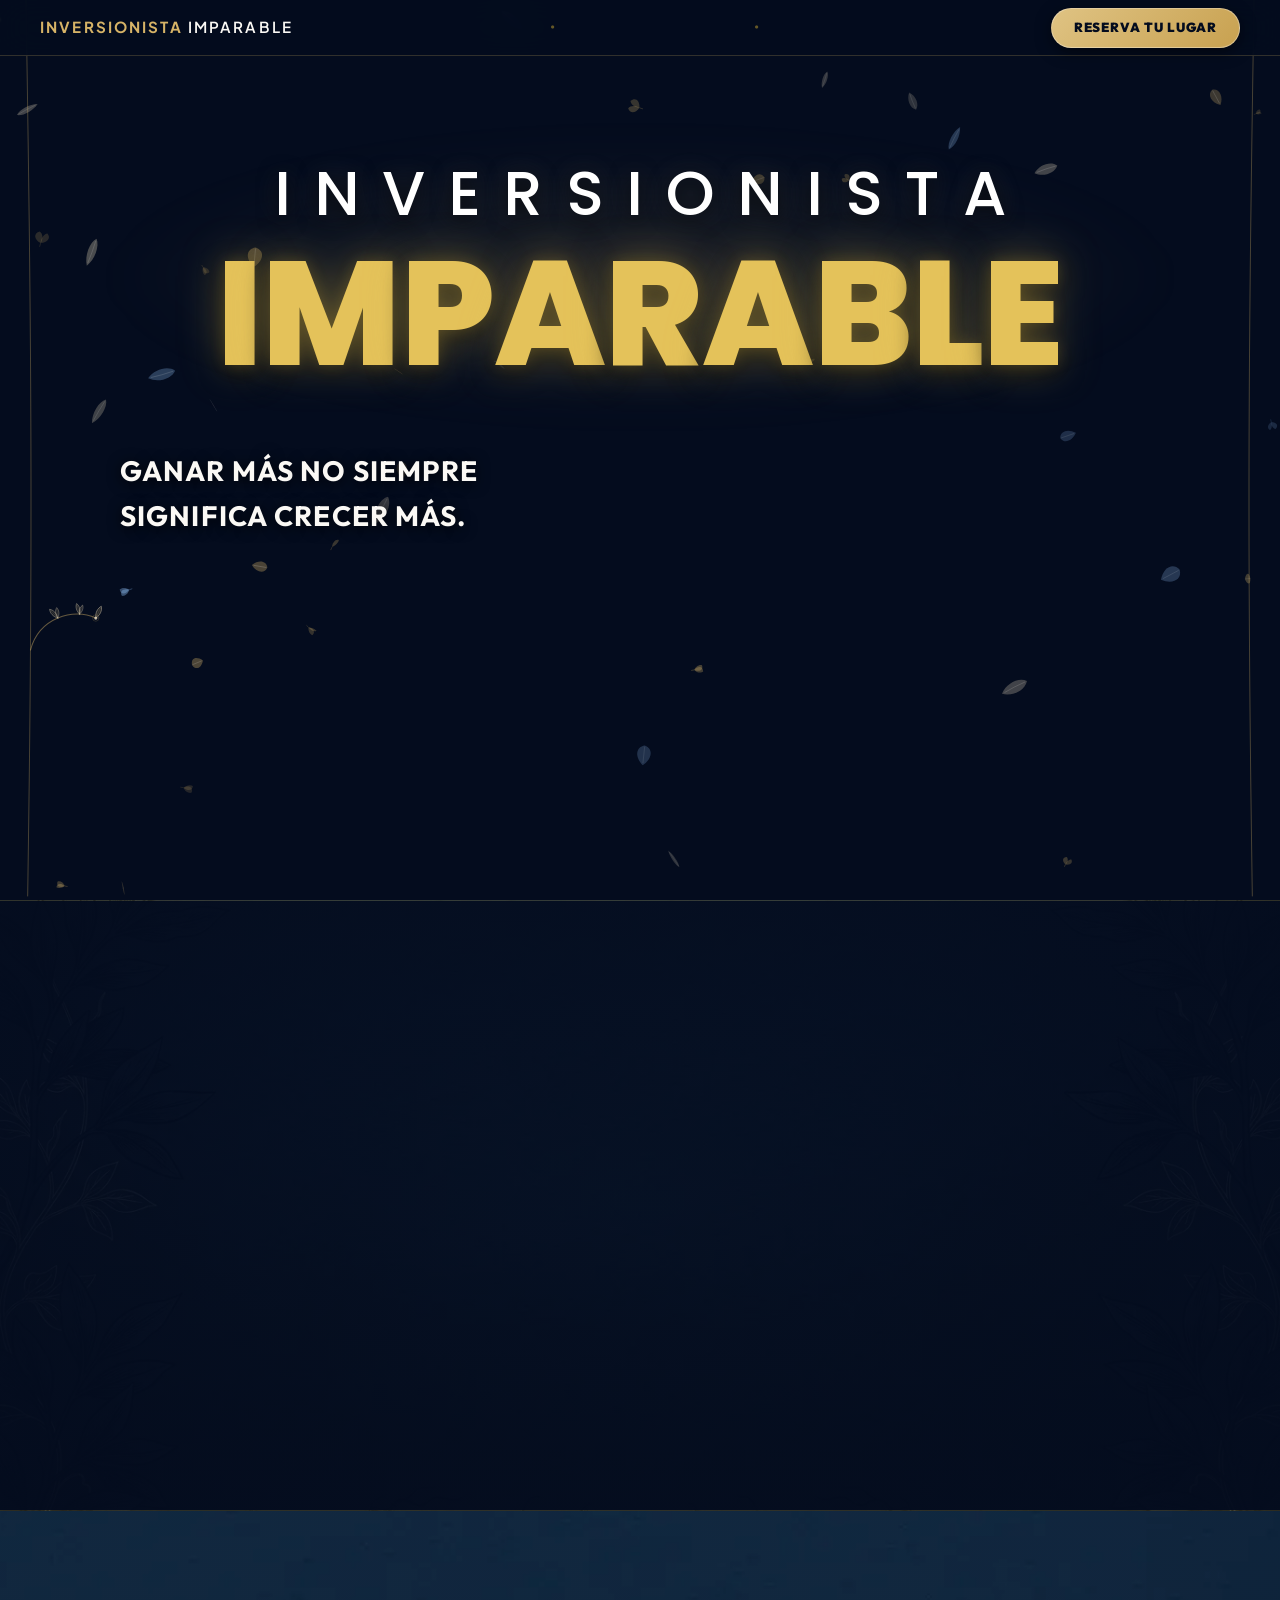
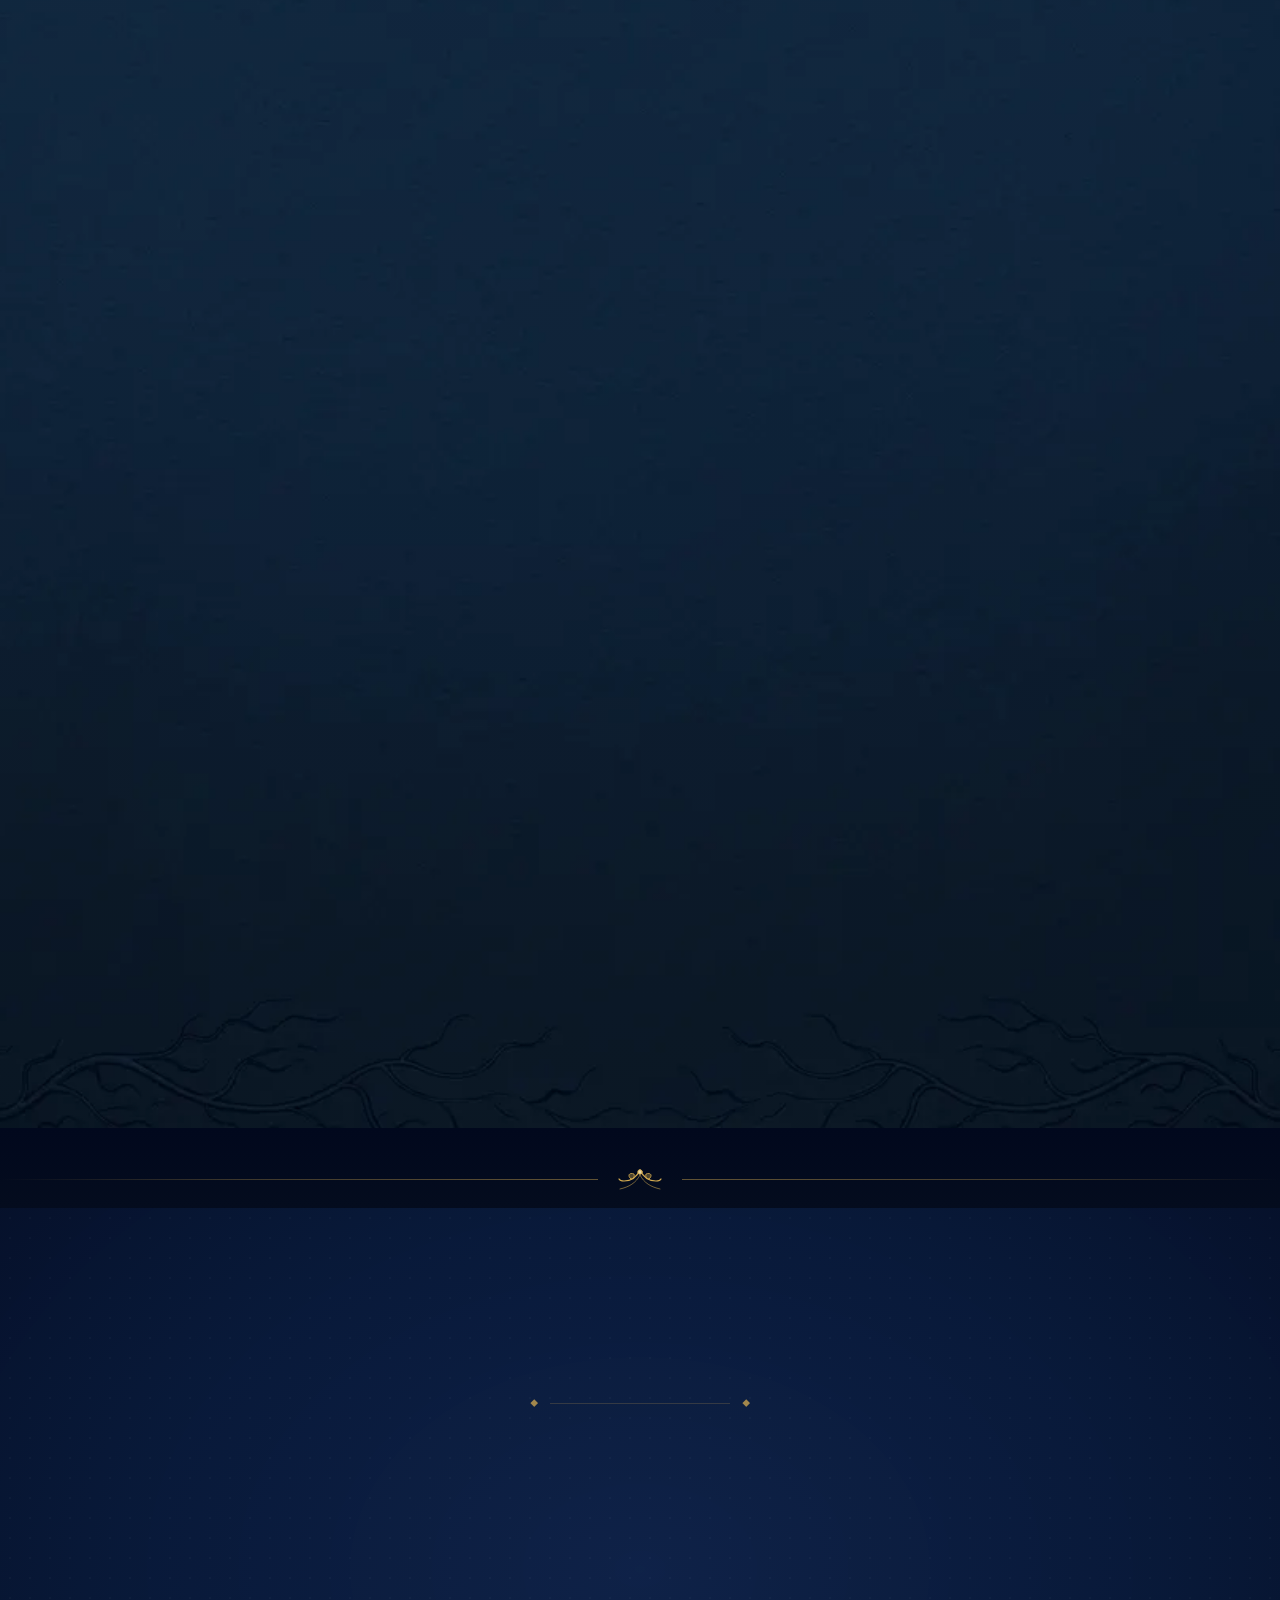
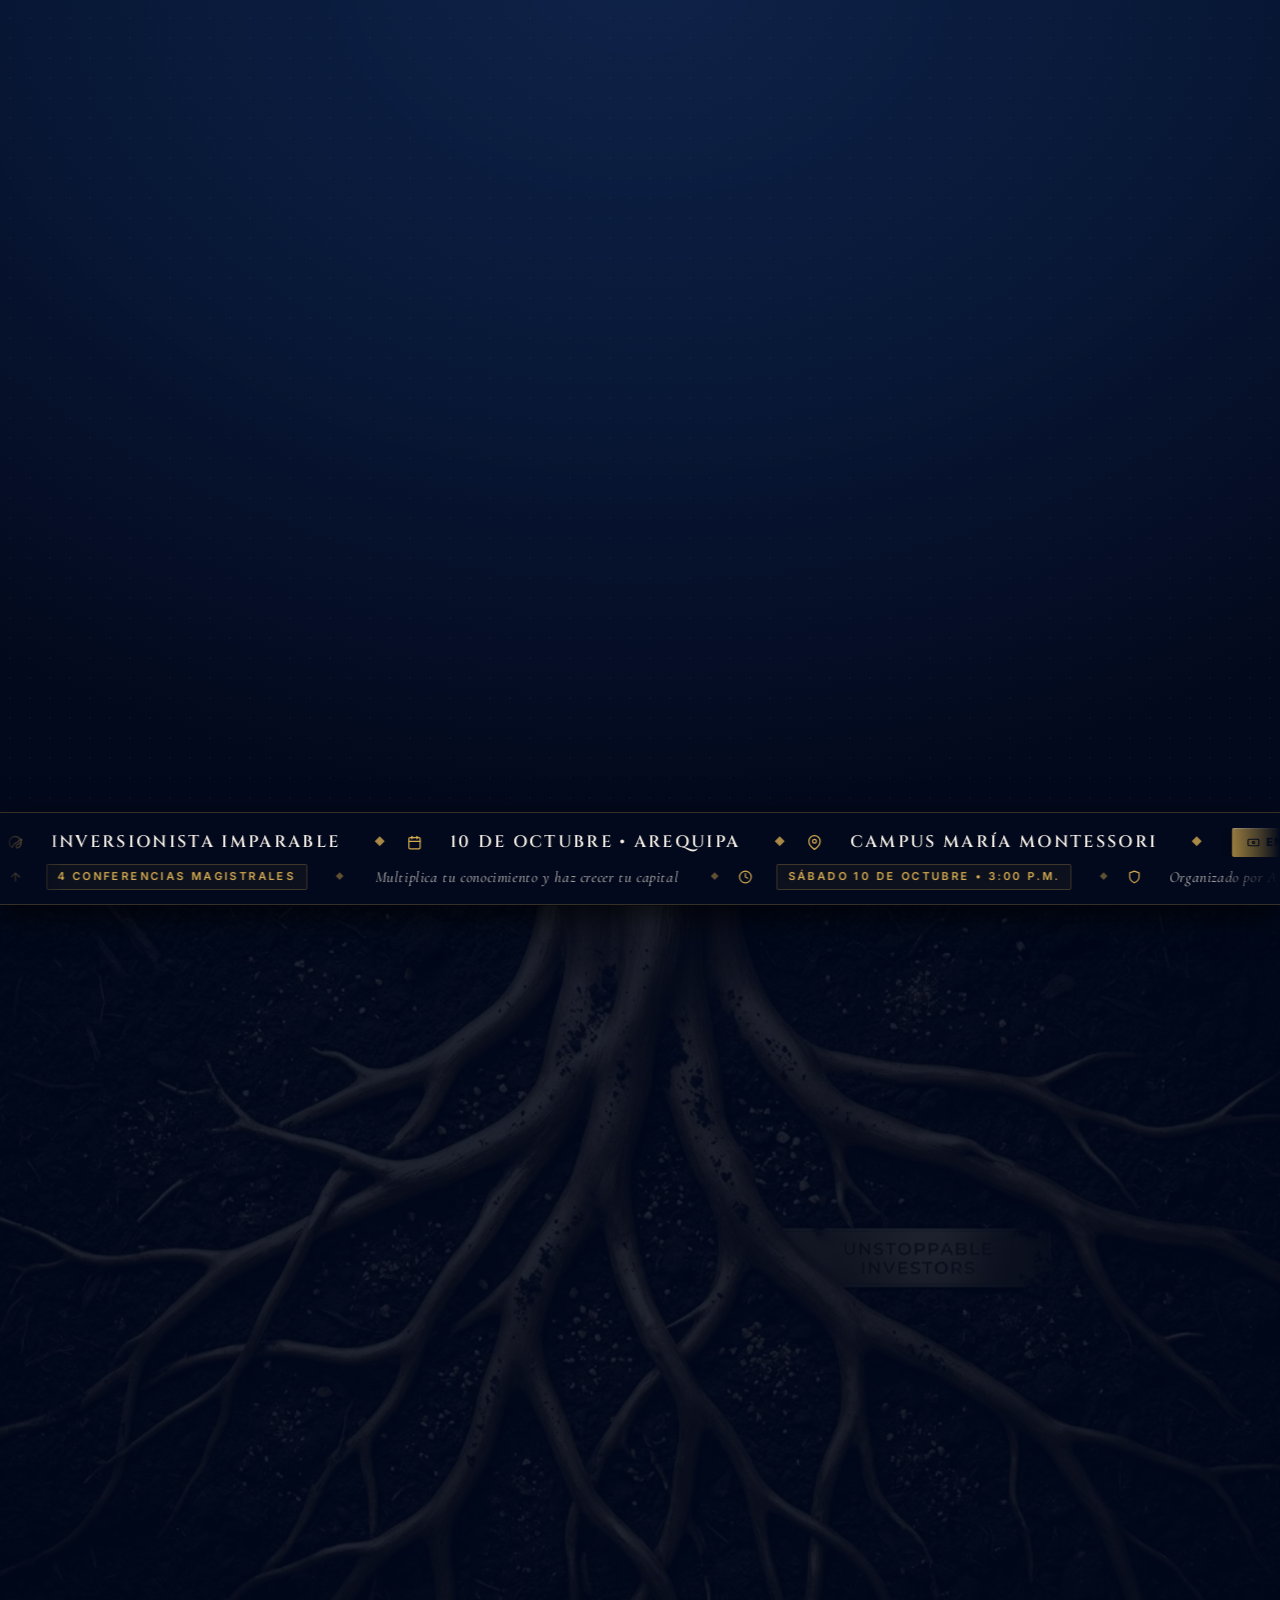
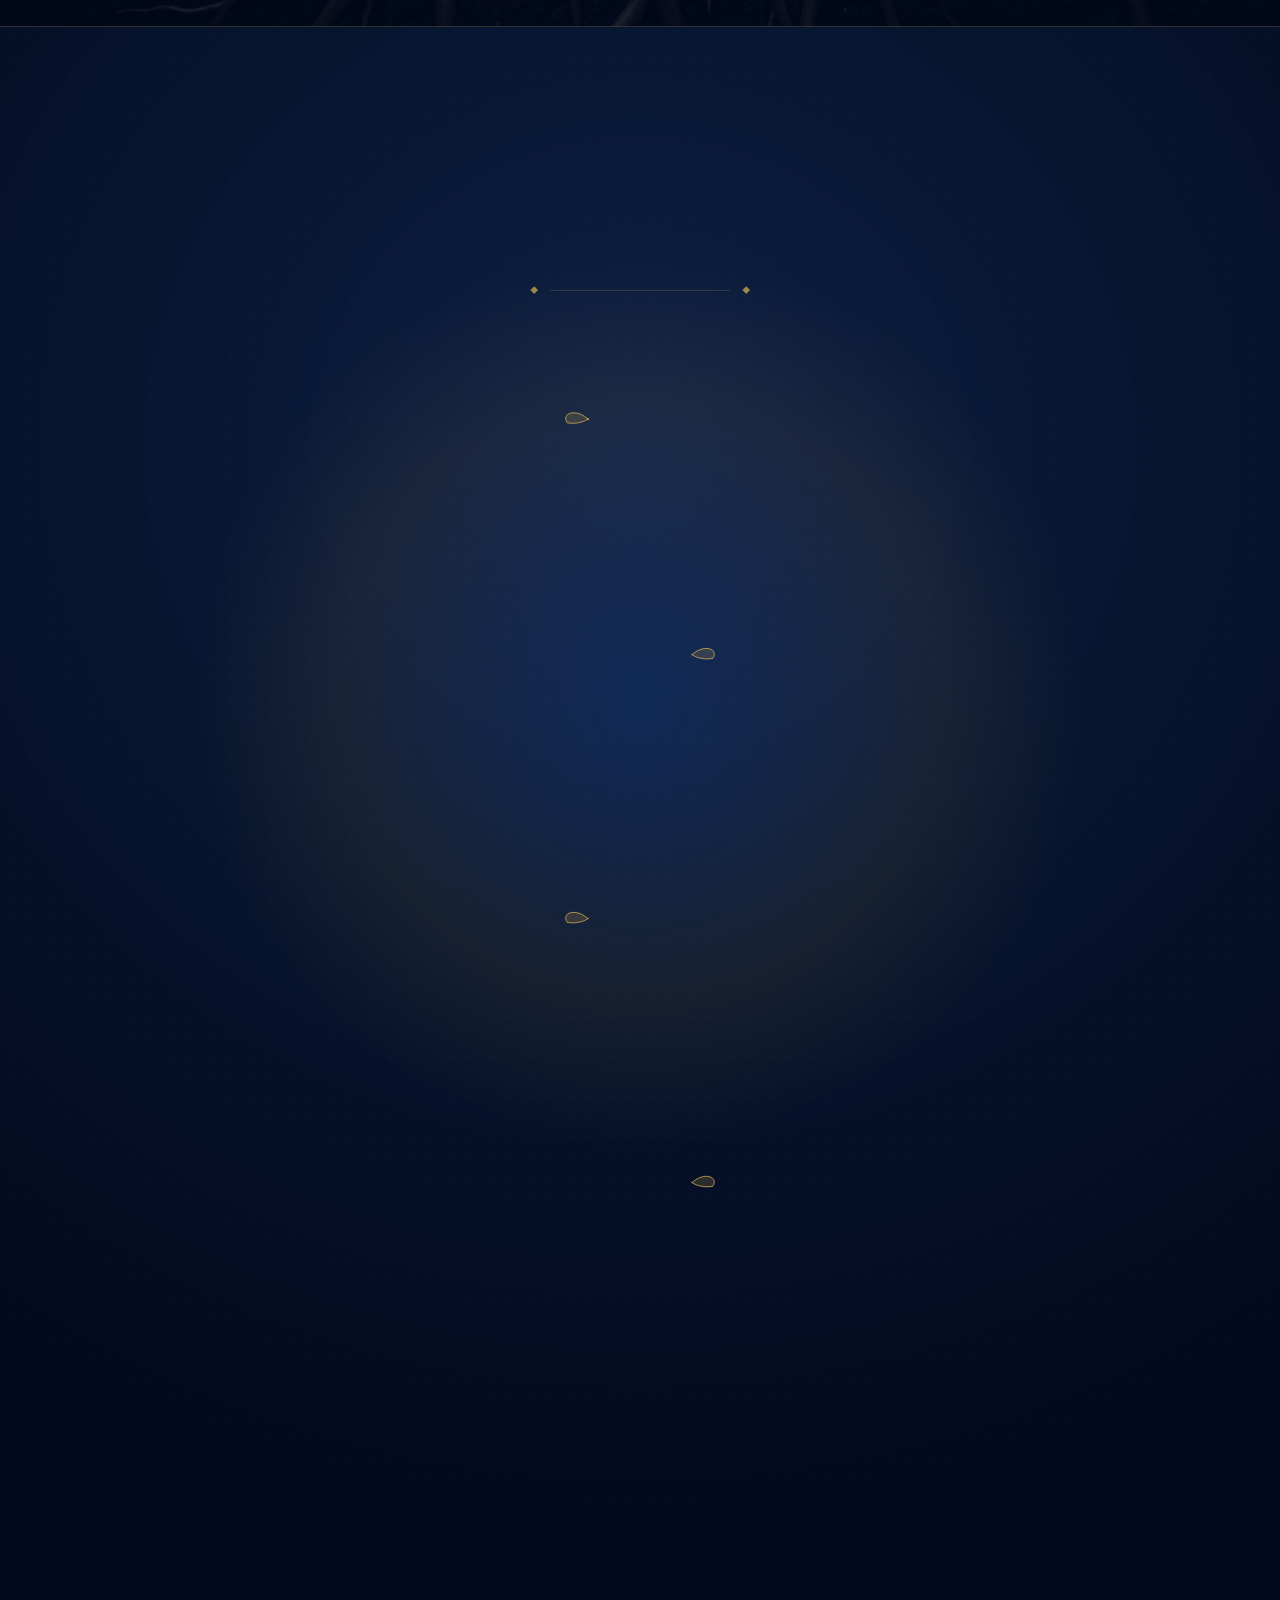
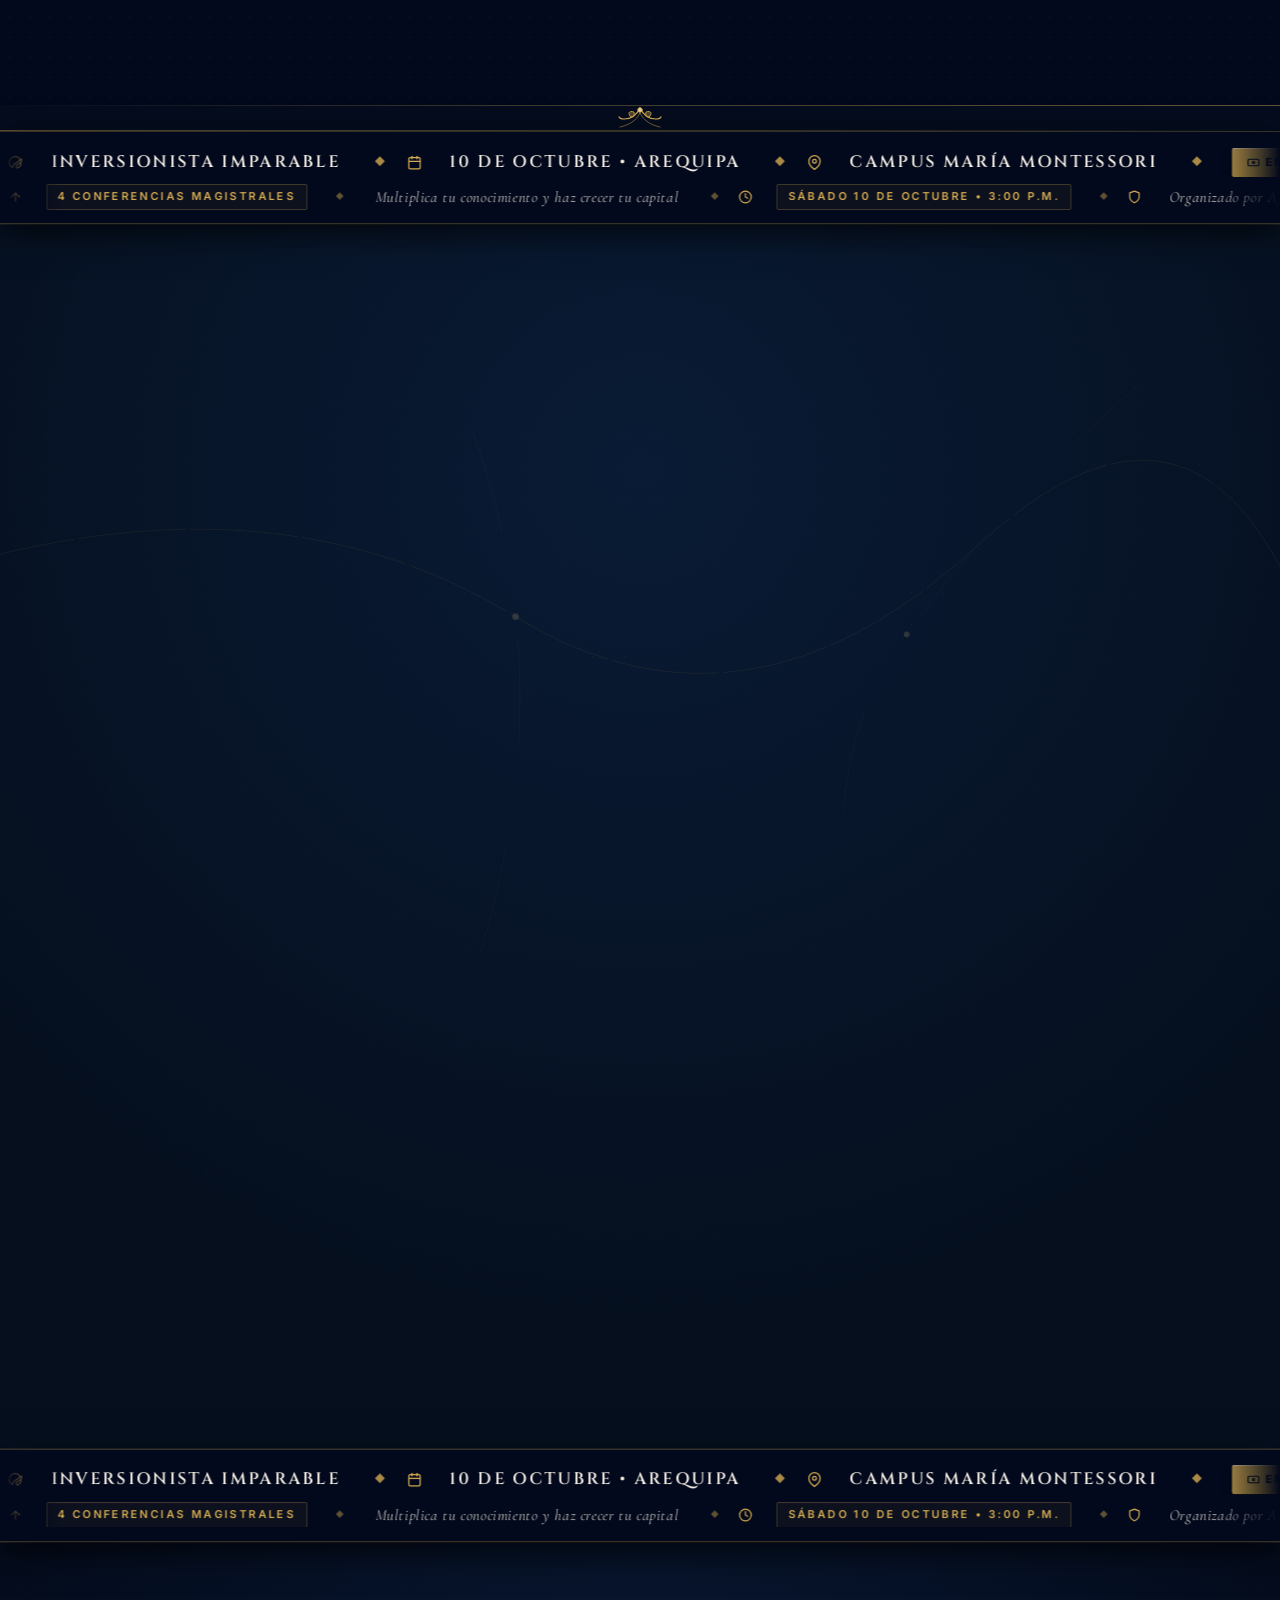
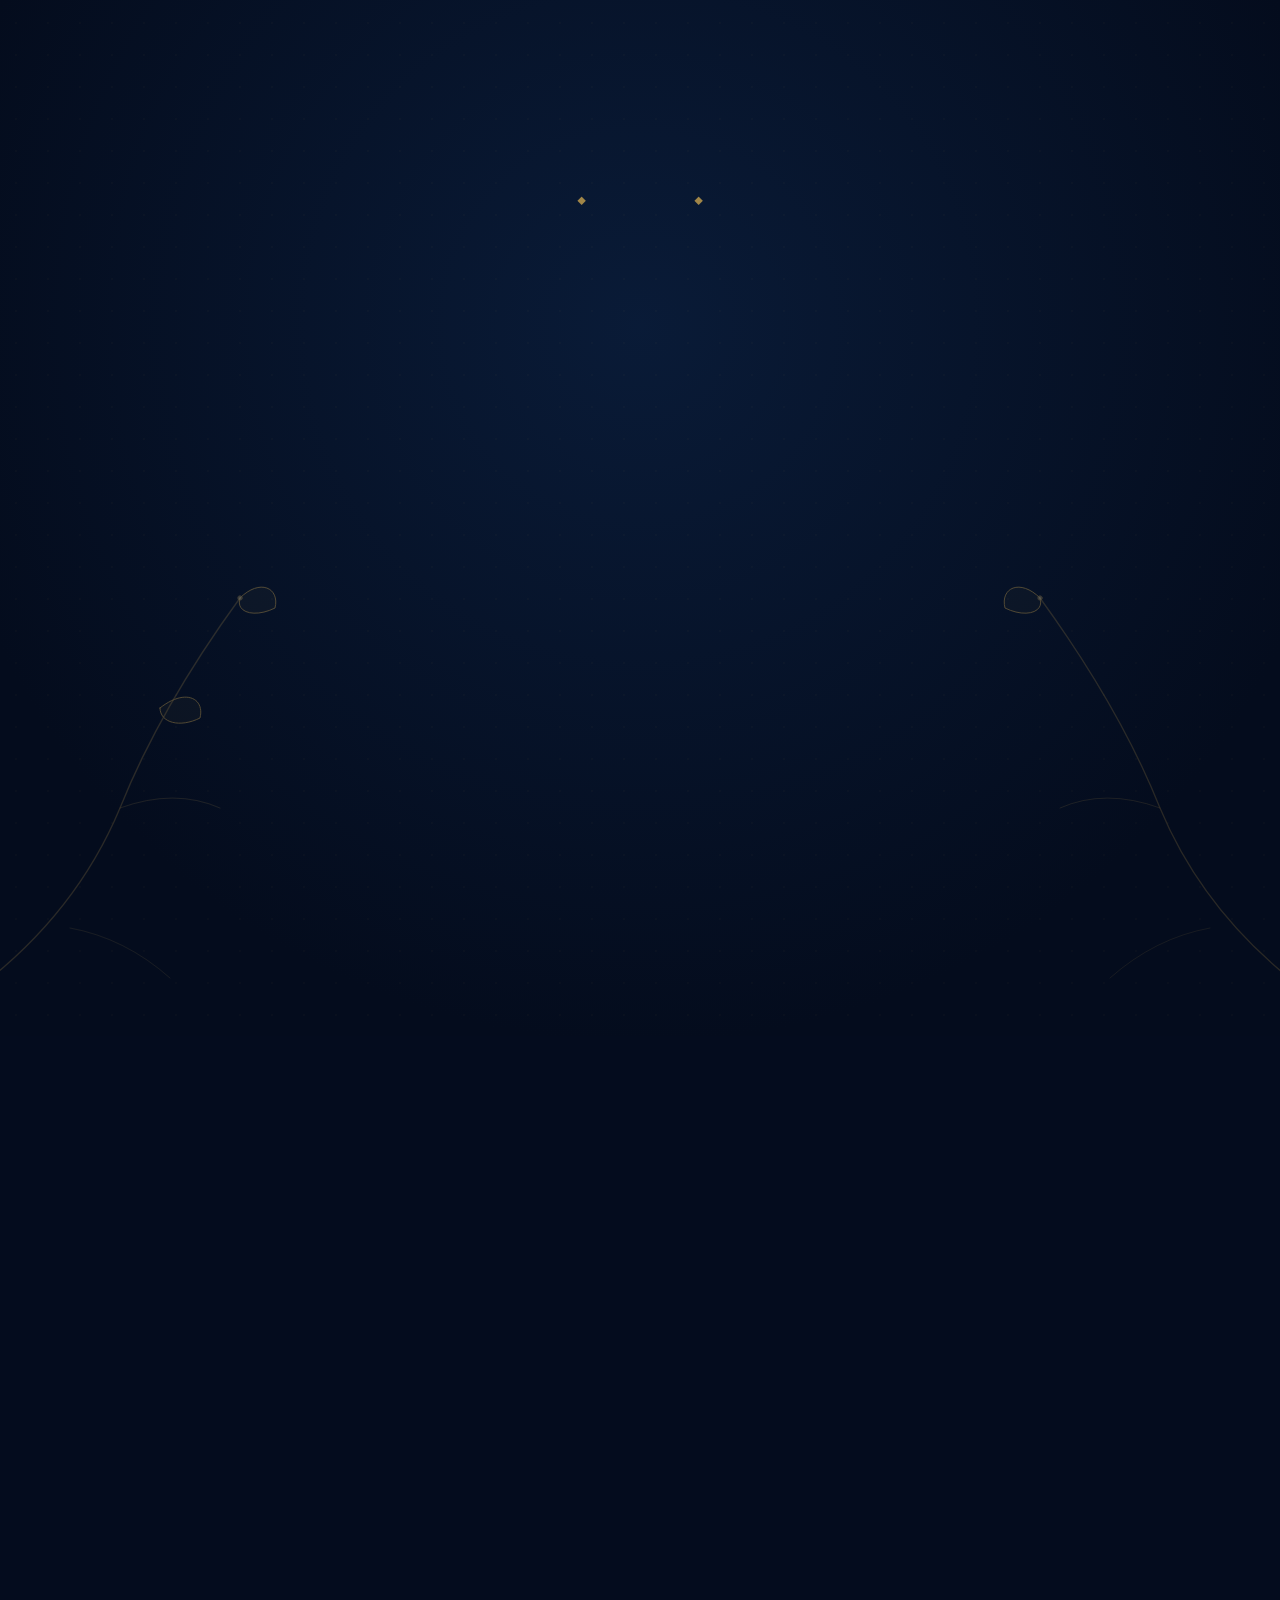
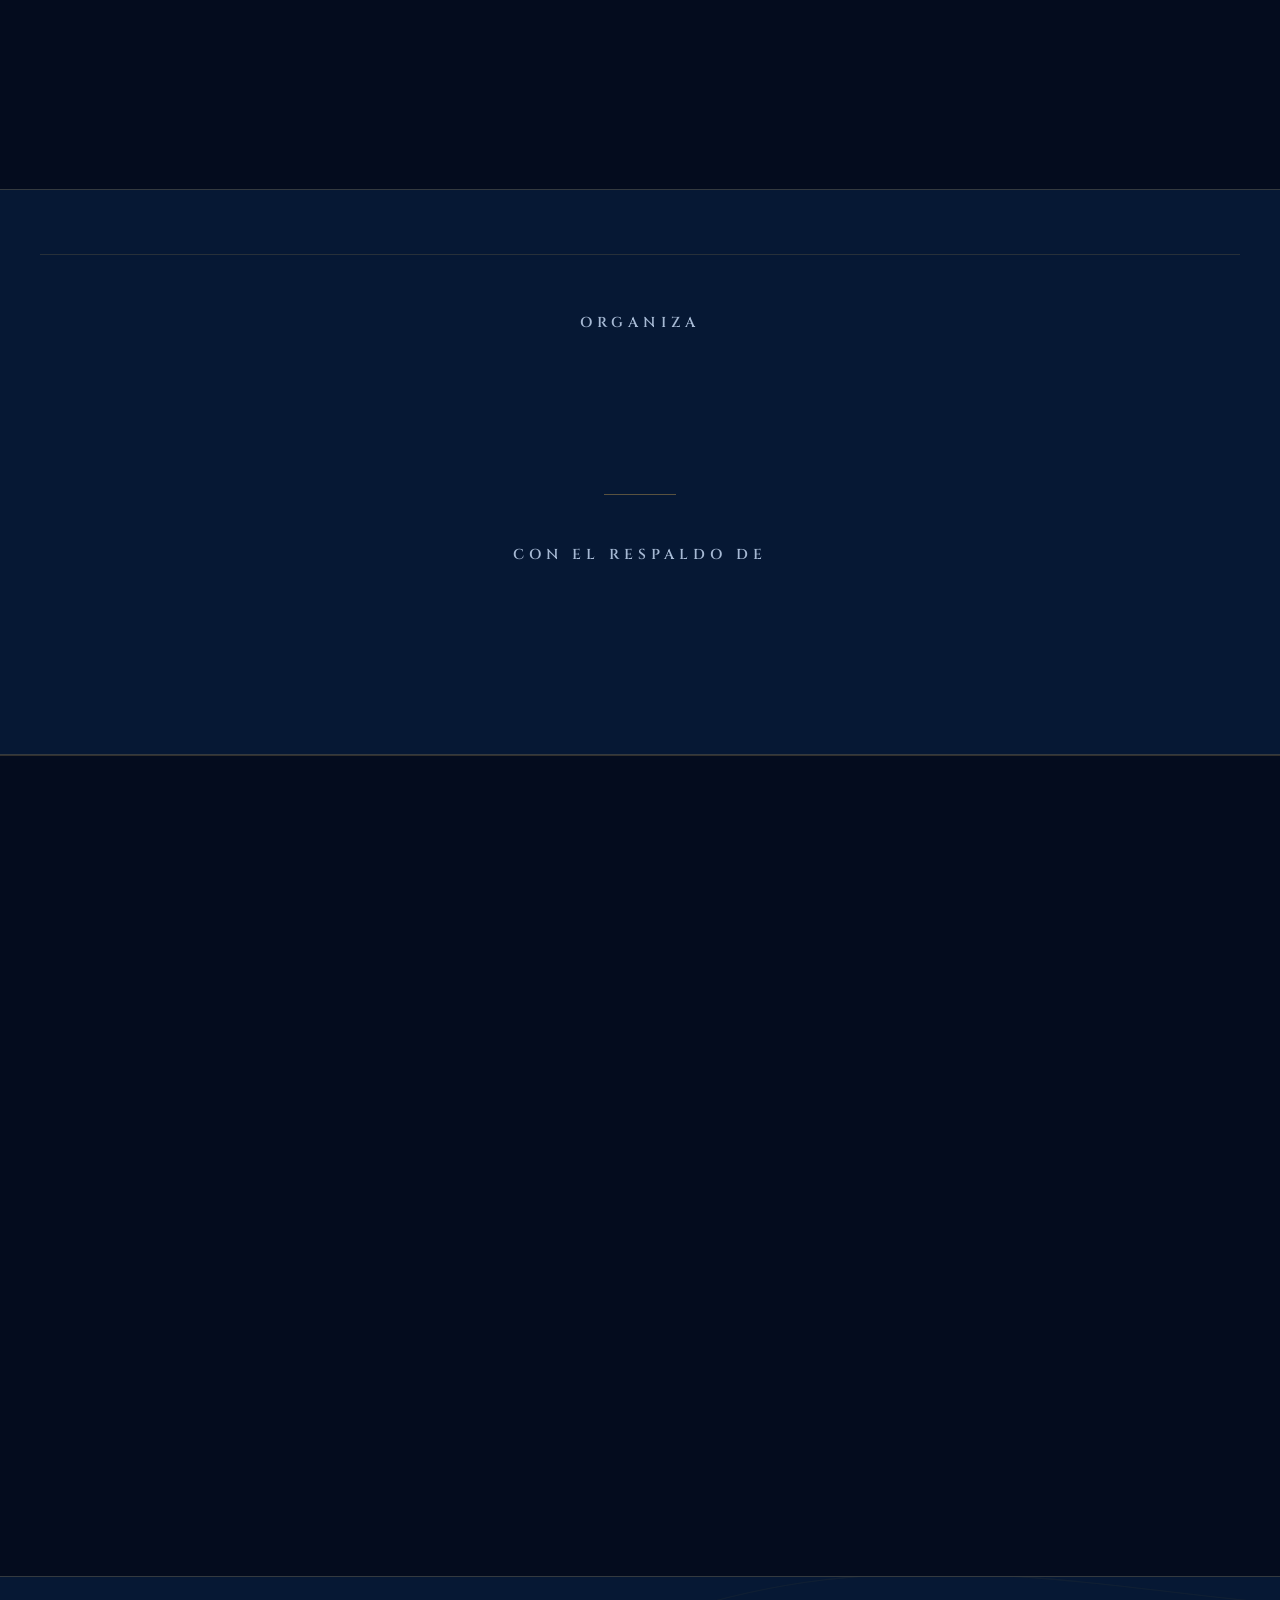
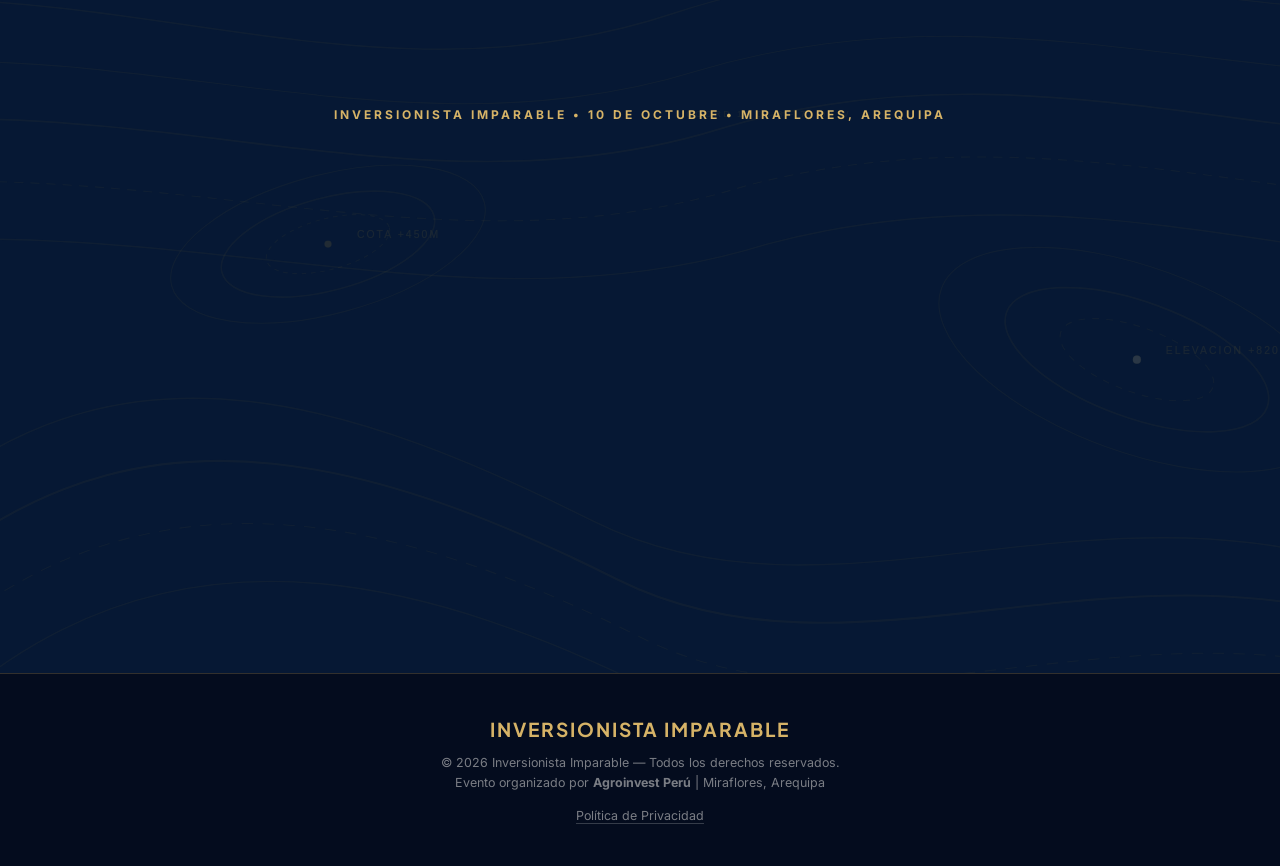
==== commit f2a5a850: "perf(head): agregar preload para LCP hero_bg y optimizar pesos de fuentes" ====
--- a/index.html
+++ b/index.html
@@ -17,11 +17,13 @@
   <link rel="icon" type="image/png" sizes="192x192" href="images/favicon/favicon-192.png" />
   <link rel="apple-touch-icon" href="images/favicon/apple-touch-icon.png" />
   <meta name="theme-color" content="#071A3A" />
+  <!-- Preload LCP Hero Background -->
+  <link rel="preload" as="image" href="images/backgrounds/hero_bg.webp" type="image/webp" fetchpriority="high" />
   <link rel="preconnect" href="https://fonts.googleapis.com" />
   <link rel="preconnect" href="https://fonts.gstatic.com" crossorigin />
   <link
-    href="https://fonts.googleapis.com/css2?family=Poppins:wght@500;800&family=Cinzel:wght@400;600;700;800&family=Cormorant+Garamond:ital,wght@1,400;1,500;1,600&family=Outfit:wght@700;900&family=Plus+Jakarta+Sans:wght@500;600;700&family=Inter:wght@300;400;500;600;700;800&display=swap"
-    rel="stylesheet">
+    href="https://fonts.googleapis.com/css2?family=Cinzel:wght@600;700;800&family=Cormorant+Garamond:ital,wght@1,400;1,600&family=Inter:wght@400;500;600;700&family=Outfit:wght@700&family=Plus+Jakarta+Sans:wght@600;700&family=Poppins:wght@700;800&display=swap"
+    rel="stylesheet" />
   <link rel="stylesheet" href="css/styles.css" />
   <link rel="stylesheet" href="css/ambient.css?v=1" />
 </head>
--- a/css/styles.css
+++ b/css/styles.css
@@ -306,32 +306,34 @@
 /* VIP PASS CARD */
 .vip-pass-card {
   position: relative;
-  background: rgba(1, 8, 29, 0.92);
+  background: rgba(2, 9, 28, 0.94);
   backdrop-filter: blur(20px);
   -webkit-backdrop-filter: blur(20px);
-  border: 1px solid rgba(223, 195, 131, 0.5);
-  border-radius: var(--radius-lg);
-  padding: 1.8rem 2rem;
-  box-shadow: 0 30px 60px rgba(0, 0, 0, 0.9), inset 0 0 20px rgba(223, 195, 131, 0.1);
+  border: 1px solid rgba(212, 171, 80, 0.42);
+  border-radius: var(--radius-md);
+  padding: 2rem 2.2rem;
+  box-shadow: 0 25px 50px rgba(0, 0, 0, 0.75), inset 0 0 30px rgba(212, 171, 80, 0.04);
   width: 100%;
   max-width: 420px;
-  transform-style: preserve-3d;
-  will-change: transform, box-shadow;
-  /* Removed overflow: hidden so branches can stick out */
+  overflow: hidden;
+  transition: border-color 0.4s ease, box-shadow 0.4s ease, transform 0.4s ease;
 }
 .vip-pass-card::after {
   content: '';
   position: absolute;
-  inset: -15px; /* Reduced to lower noise and prevent clashing with title */
-  background-image: url('../assets/images/vip-border.webp');
-  background-size: cover;
-  background-position: center;
-  background-repeat: no-repeat;
-  mix-blend-mode: screen;
-  opacity: 0.55; /* Lowered opacity for subtlety */
+  inset: 6px;
+  border: 1px solid rgba(212, 171, 80, 0.16);
+  border-radius: calc(var(--radius-md) - 4px);
+  pointer-events: none;
   z-index: 0;
-  pointer-events: none;
-  border-radius: calc(var(--radius-lg) + 15px);
+  transition: border-color 0.4s ease;
+}
+.vip-pass-card:hover {
+  border-color: rgba(212, 171, 80, 0.75);
+  box-shadow: 0 30px 60px rgba(0, 0, 0, 0.85), inset 0 0 35px rgba(212, 171, 80, 0.08);
+}
+.vip-pass-card:hover::after {
+  border-color: rgba(212, 171, 80, 0.3);
 }
 .vip-pass-glow {
   position: absolute;
@@ -2071,20 +2073,21 @@
 }
 
 .folio-heading {
+  display: flex;
+  flex-direction: column;
+  gap: 0.35rem;
   font-family: 'Inter', sans-serif;
-  font-size: 1.05rem;
-  font-weight: 400;
-  line-height: 1.65;
-  color: #D3DBE7;
   margin: 0;
 }
 
 .folio-keyword {
+  display: block;
   font-family: 'Cinzel', serif;
   font-weight: 700;
-  font-size: 1.15rem;
-  color: #F5EEDB;
+  font-size: clamp(1.2rem, 1.7vw, 1.4rem);
+  color: #F7EFE1;
   letter-spacing: 0.03em;
+  line-height: 1.3;
   transition: color 0.3s ease, text-shadow 0.3s ease;
 }
 
@@ -2611,29 +2614,30 @@
   width: 100%;
   height: 54px;
   margin-top: 1.75rem;
-  background: linear-gradient(135deg, #DDB534 0%, #EEDCA6 50%, #D4AB50 100%);
-  color: #05152A;
+  background: #D4AB50;
+  color: #040E1E;
   font-family: 'Cinzel', serif;
-  font-weight: 800;
-  font-size: 0.92rem;
-  letter-spacing: 0.15em;
+  font-weight: 700;
+  font-size: 0.95rem;
+  letter-spacing: 0.14em;
   text-transform: uppercase;
-  border: none;
+  border: 1px solid rgba(255, 235, 180, 0.3);
   border-radius: 4px;
-  box-shadow: 0 10px 28px rgba(0, 0, 0, 0.5), 0 0 25px rgba(229, 194, 113, 0.28);
+  box-shadow: 0 10px 24px rgba(0, 0, 0, 0.45), 0 0 20px rgba(212, 171, 80, 0.2);
   display: flex;
   align-items: center;
   justify-content: center;
   gap: 0.75rem;
   cursor: pointer;
-  transition: all 0.35s ease;
+  transition: all 0.3s ease;
 }
 .btn-registro-solid svg {
   transition: transform 0.3s ease;
 }
 .btn-registro-solid:hover {
-  background: linear-gradient(135deg, #E6C35A 0%, #F8E7BC 50%, #DDB534 100%);
-  box-shadow: 0 14px 35px rgba(0, 0, 0, 0.6), 0 0 32px rgba(229, 194, 113, 0.45);
+  background: #E0BA5C;
+  border-color: rgba(255, 245, 210, 0.6);
+  box-shadow: 0 12px 28px rgba(0, 0, 0, 0.55), 0 0 25px rgba(224, 186, 92, 0.35);
   transform: translateY(-2px);
 }
 .btn-registro-solid:hover svg {
@@ -2878,6 +2882,9 @@
   display: flex;
   width: max-content;
   will-change: transform;
+  transform: translateZ(0);
+  -webkit-backface-visibility: hidden;
+  backface-visibility: hidden;
 }
 .cinta-group {
   display: flex;
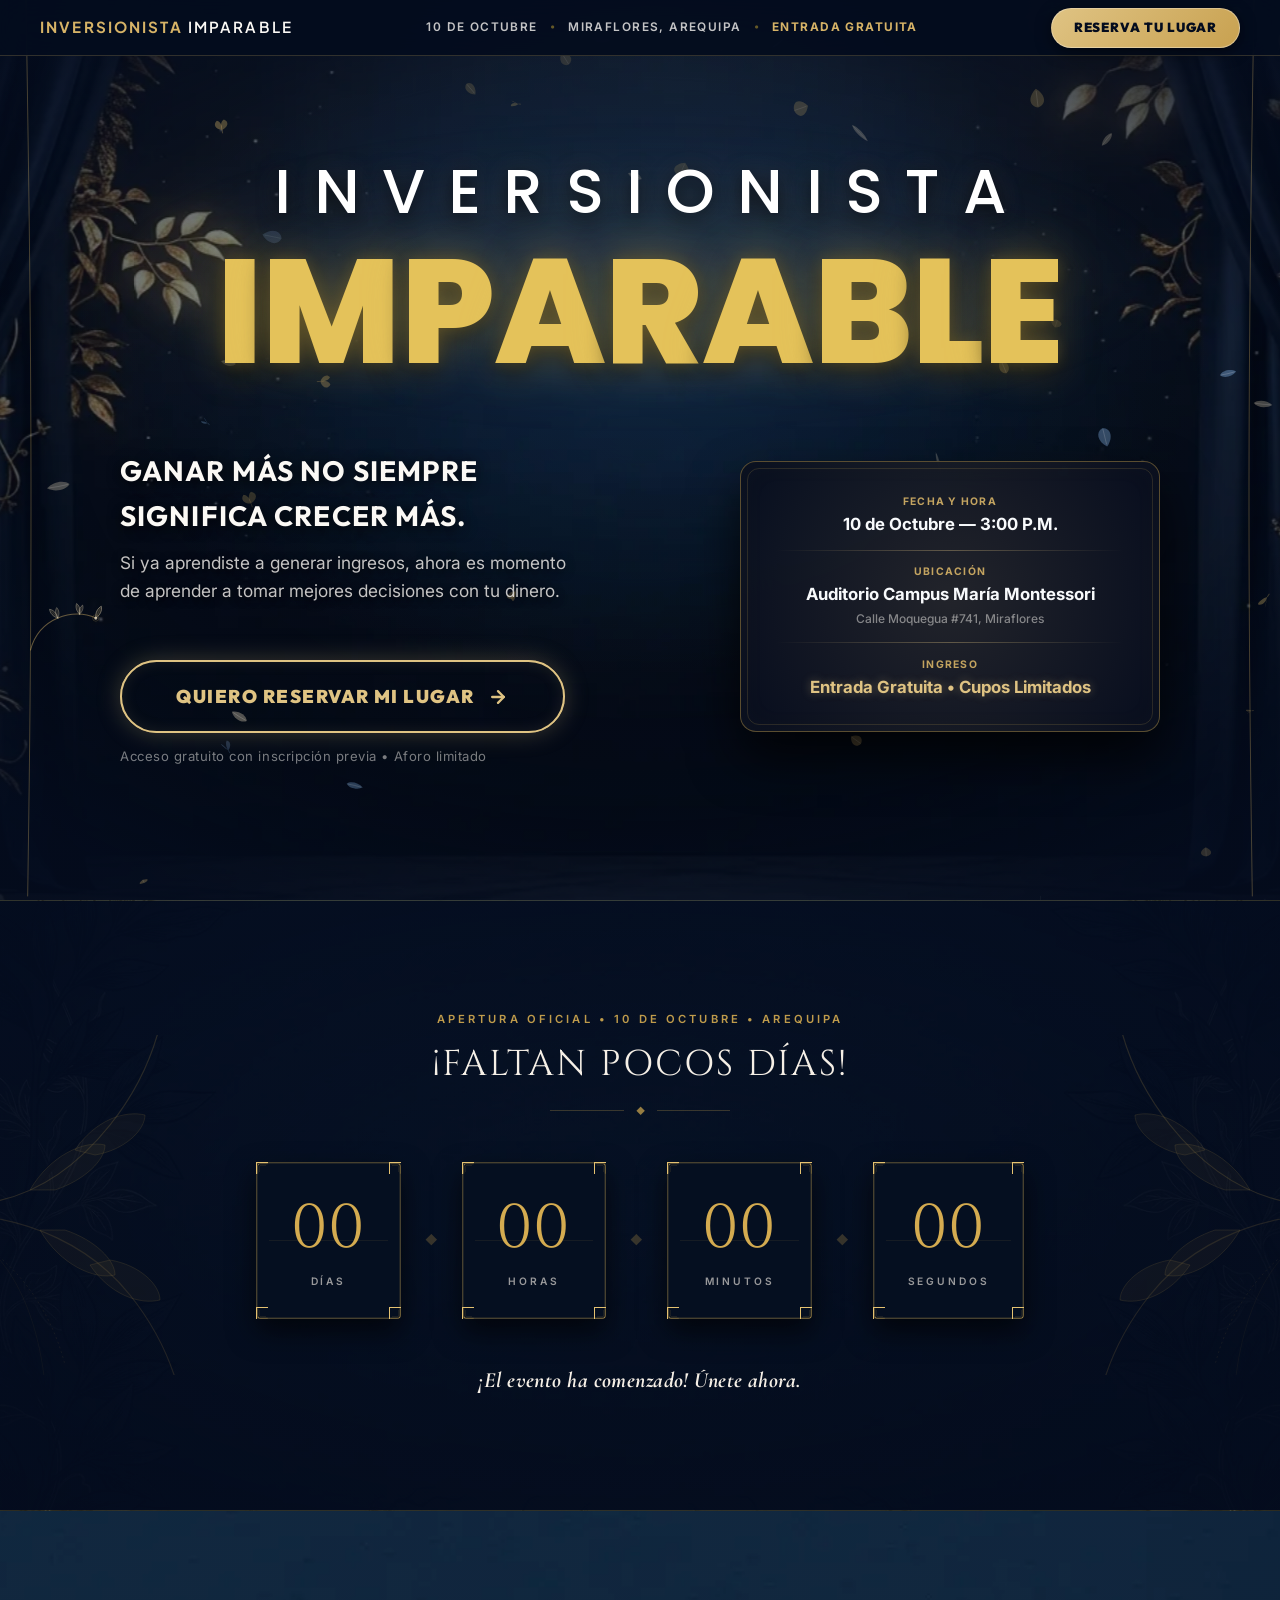
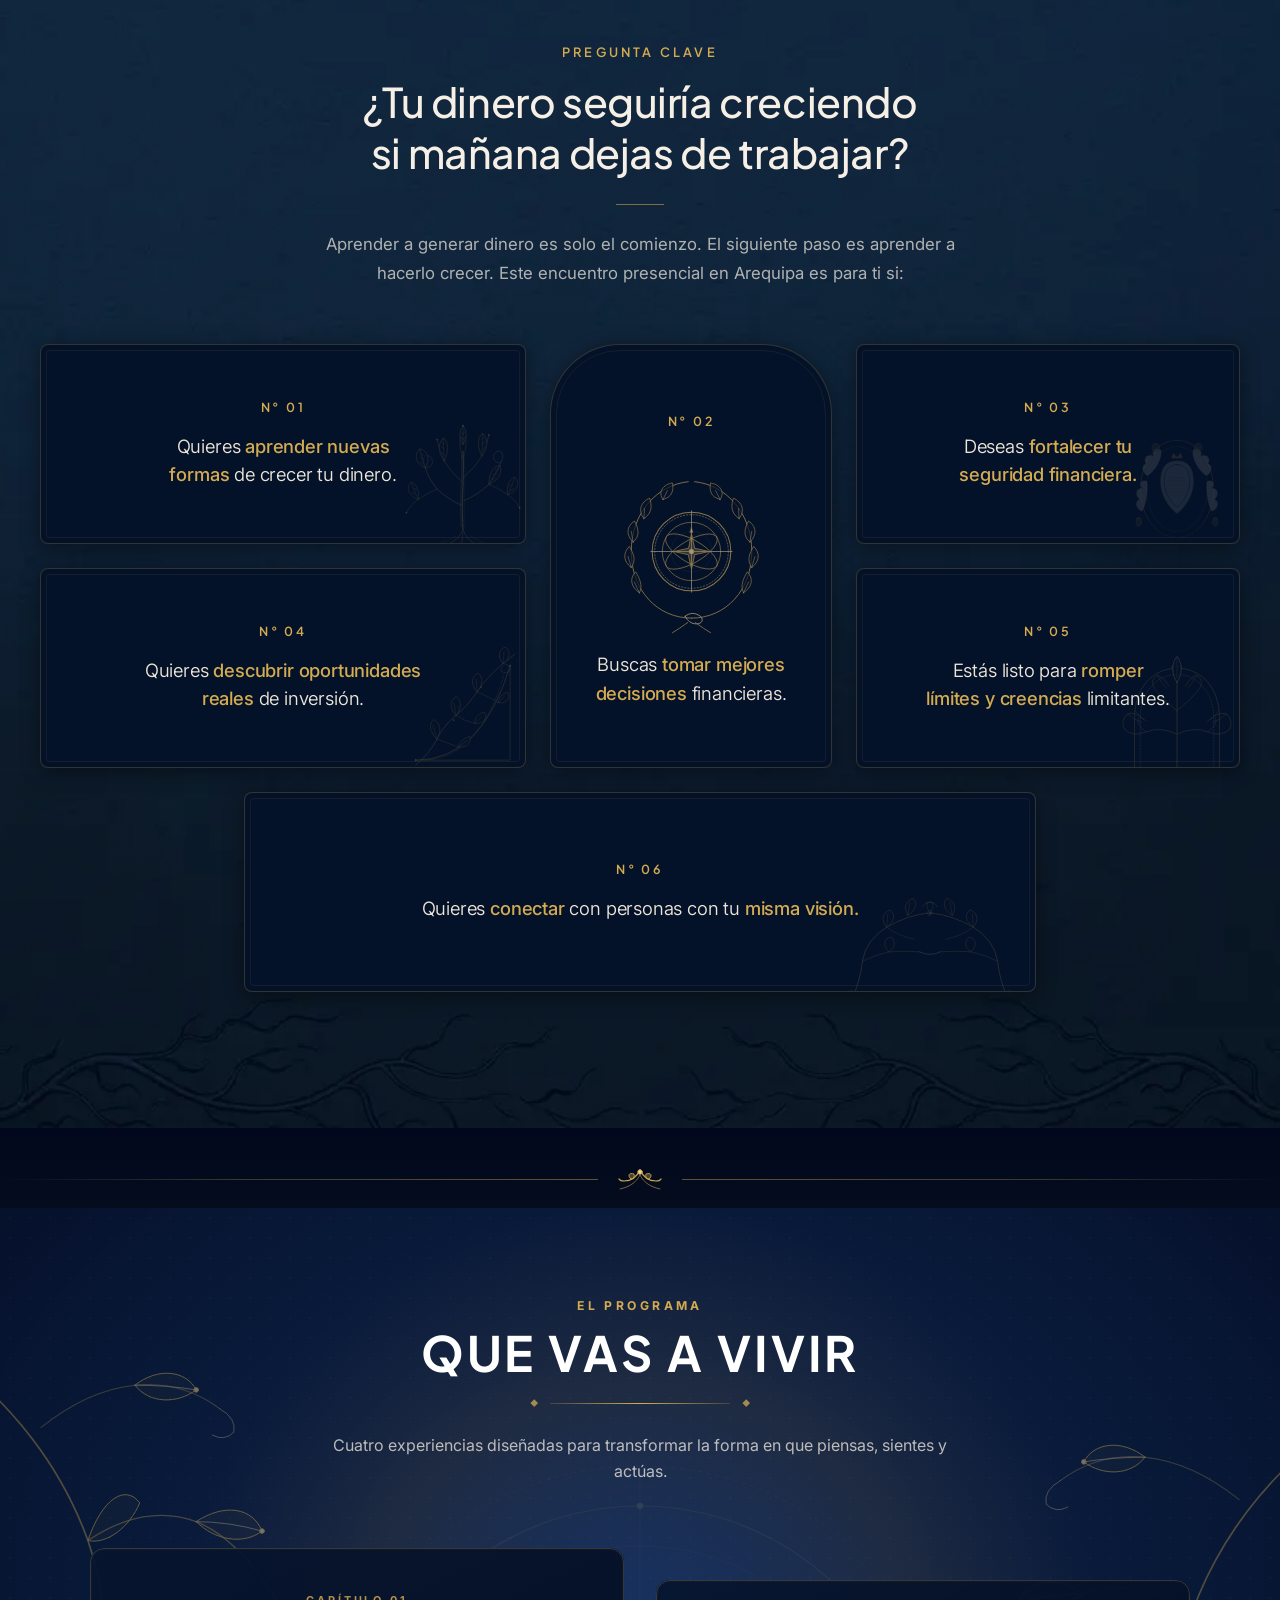
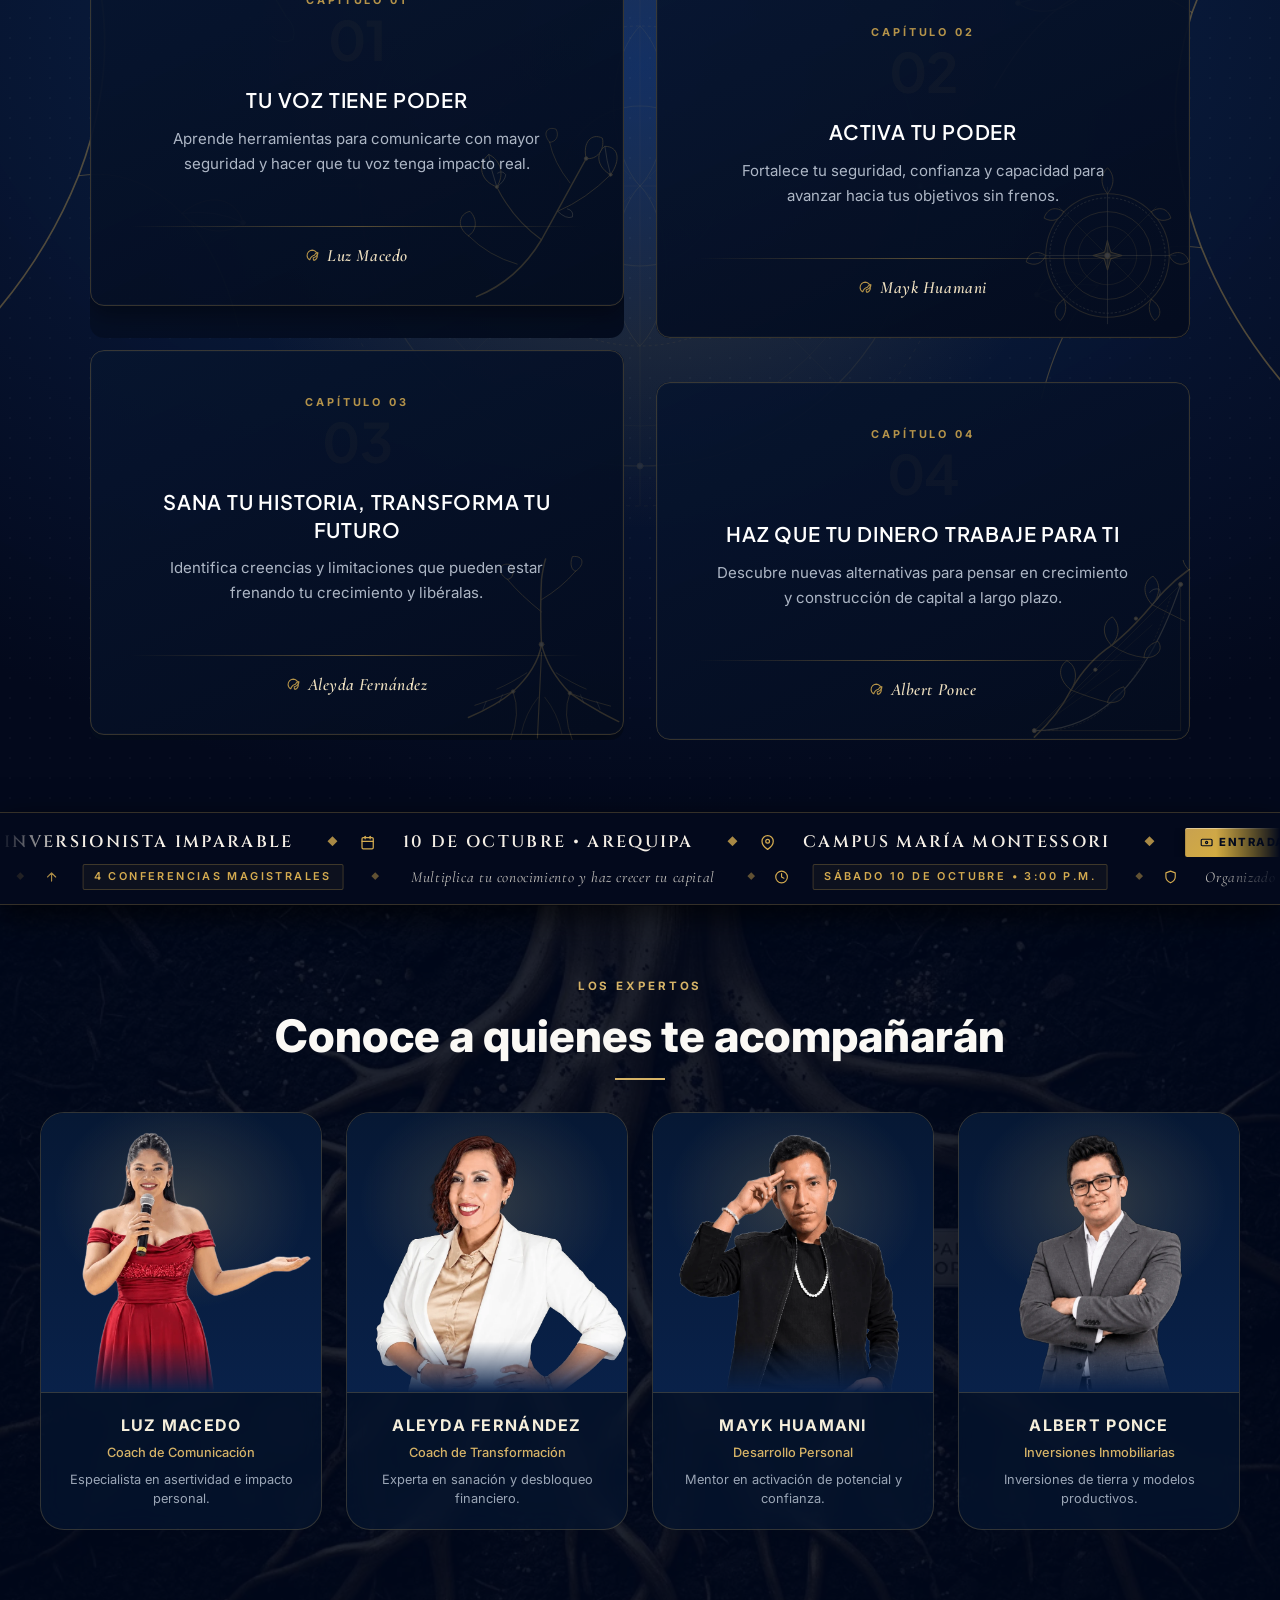
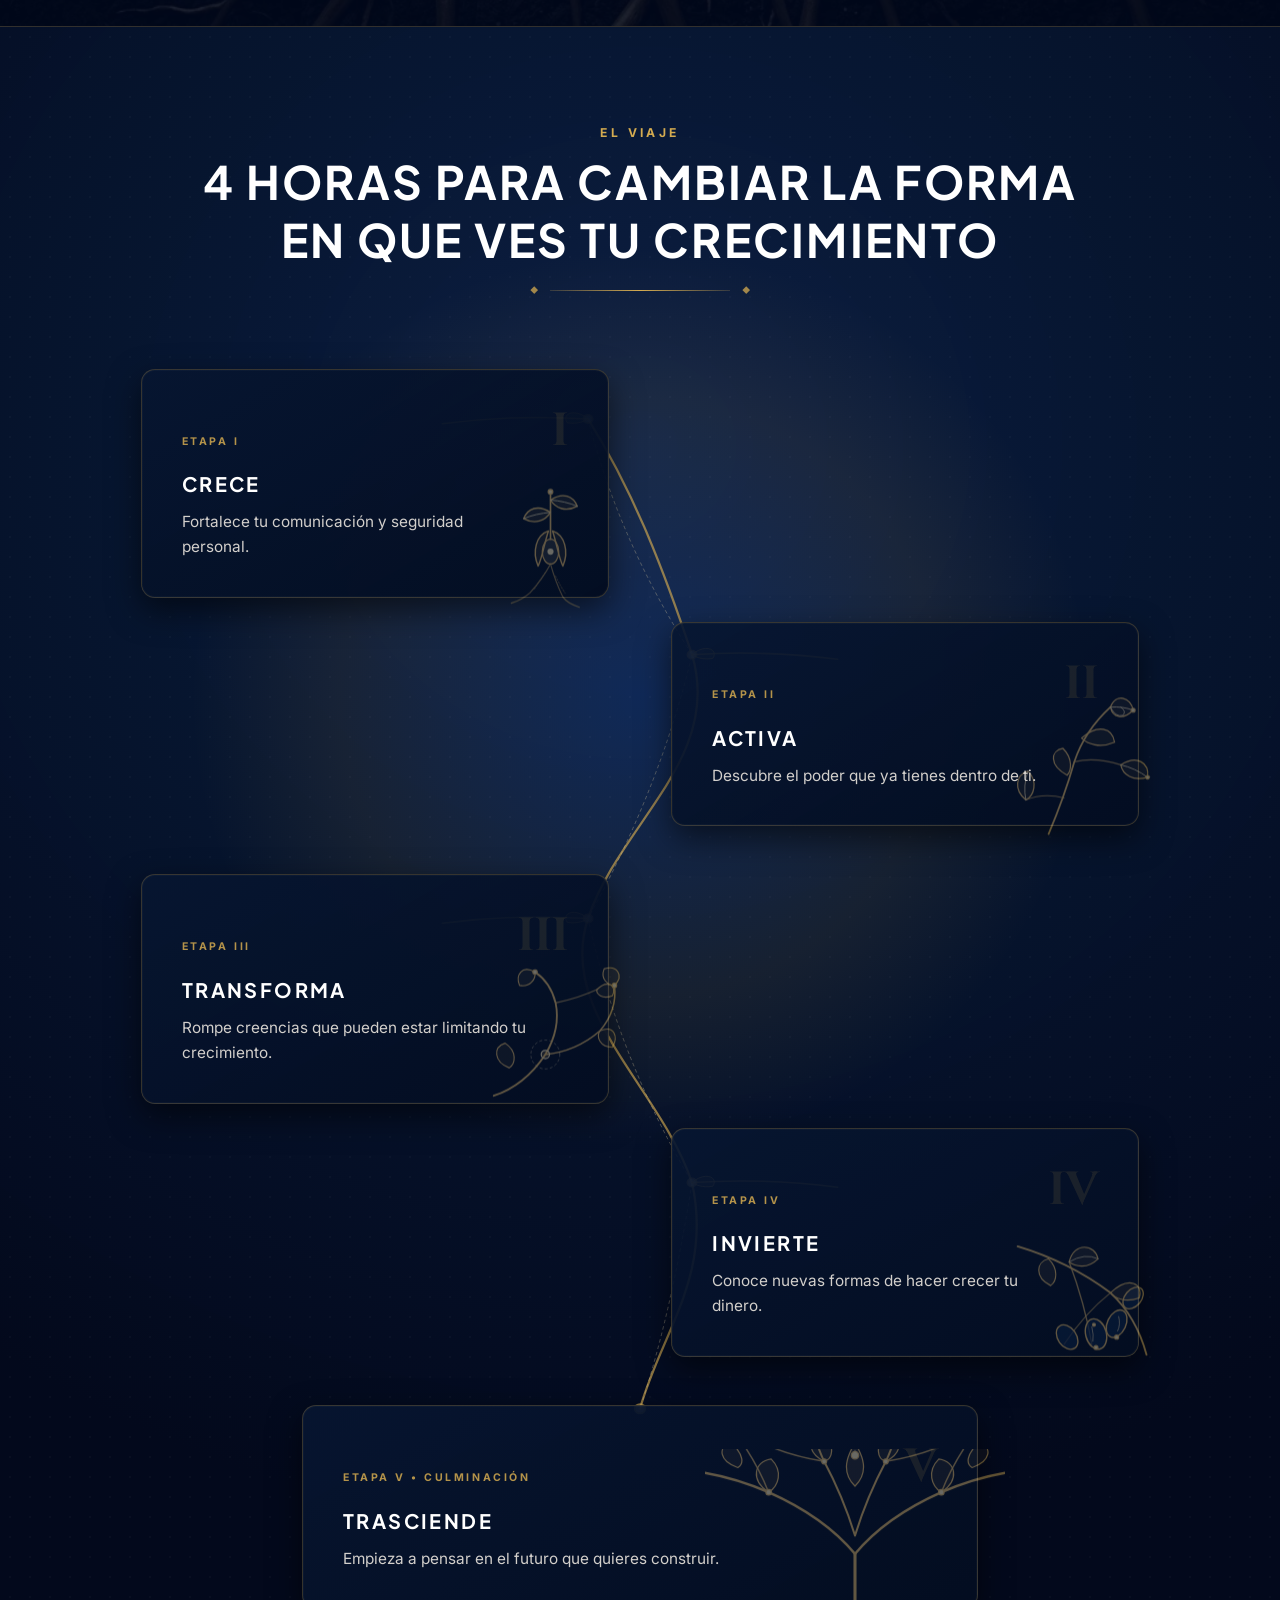
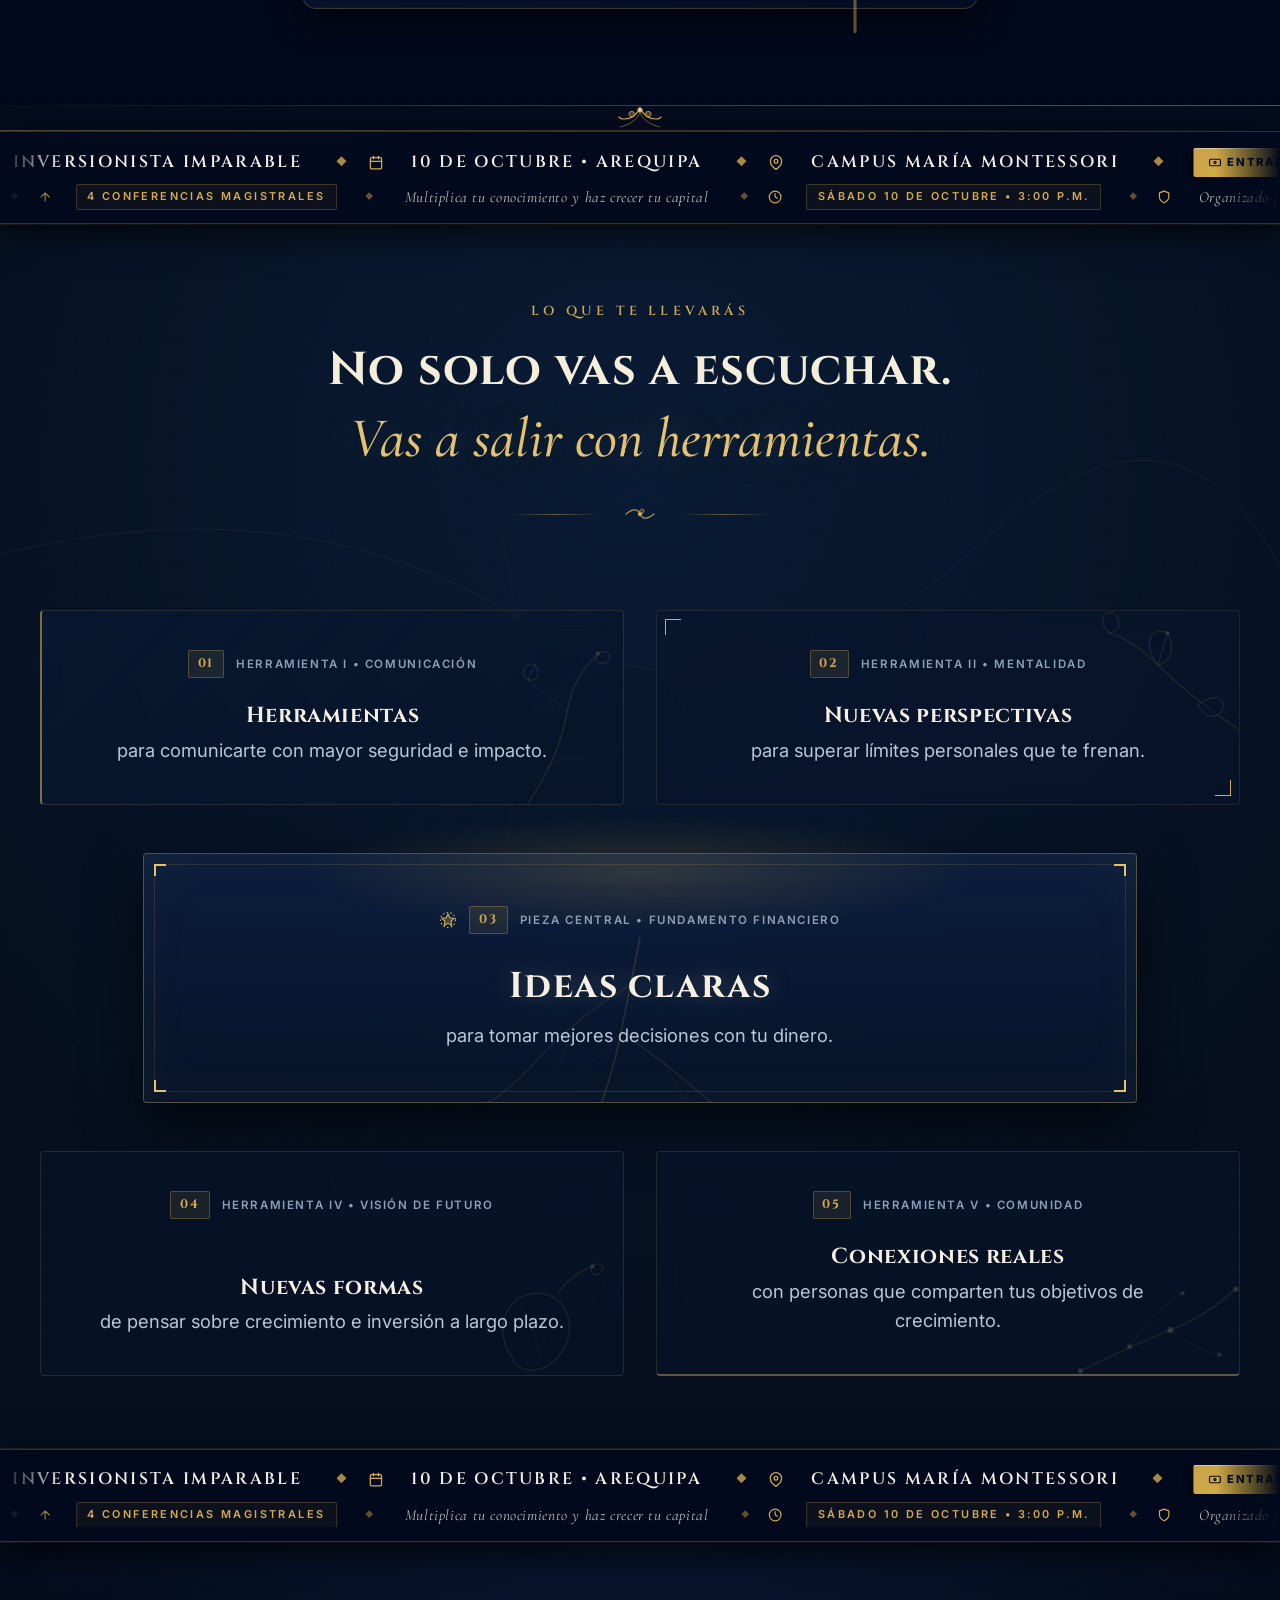
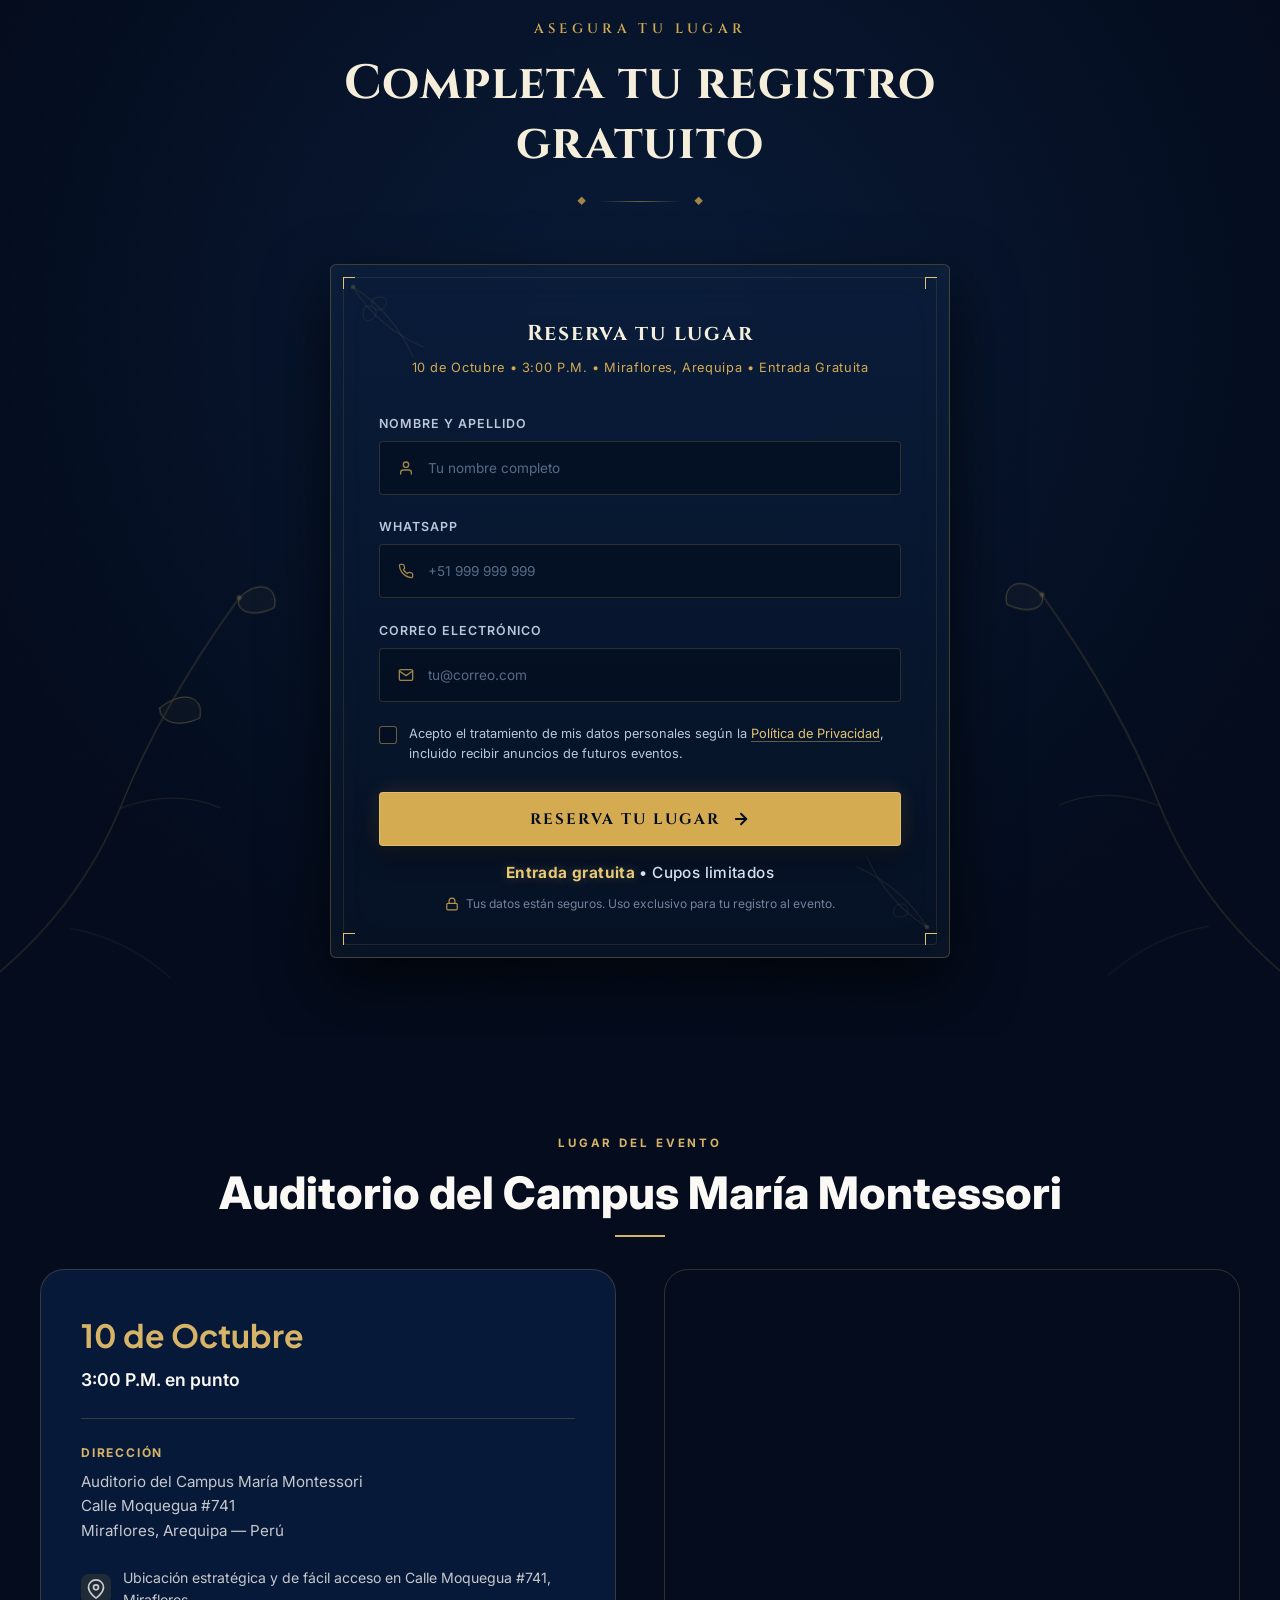
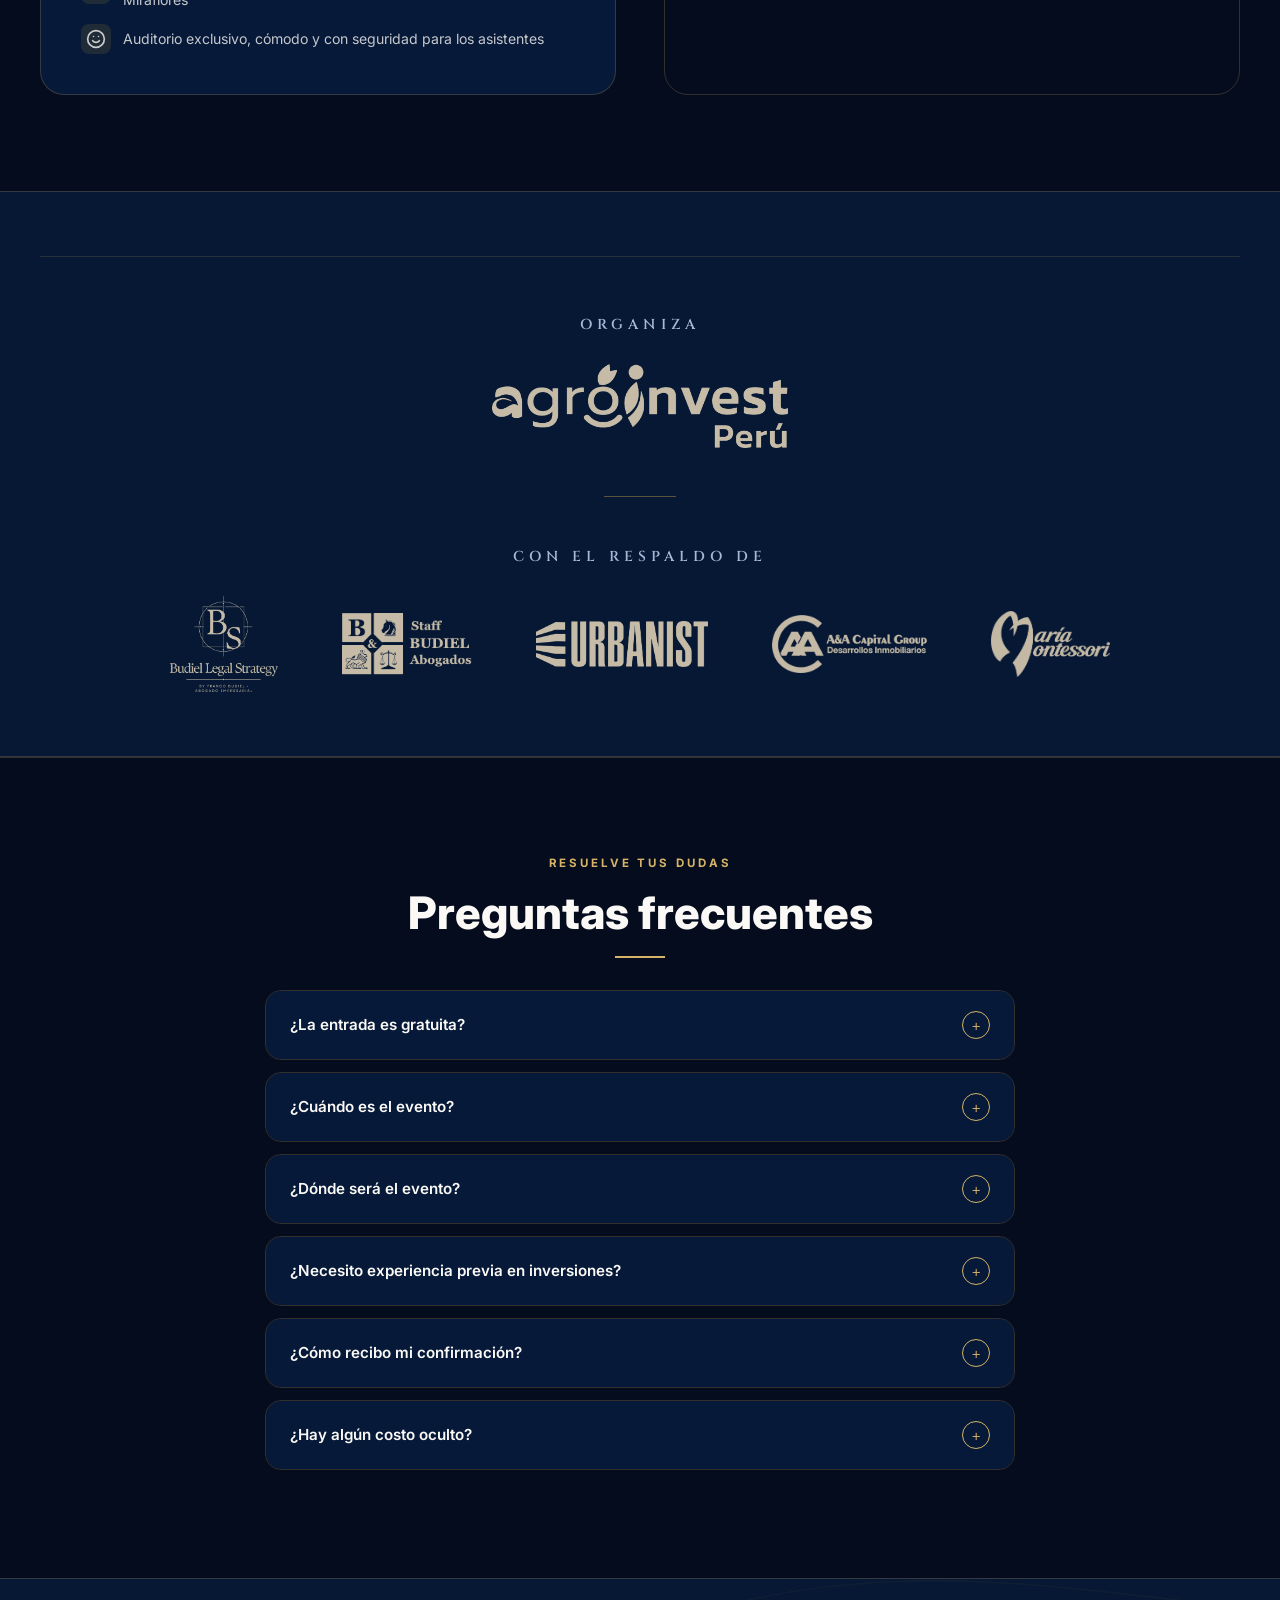
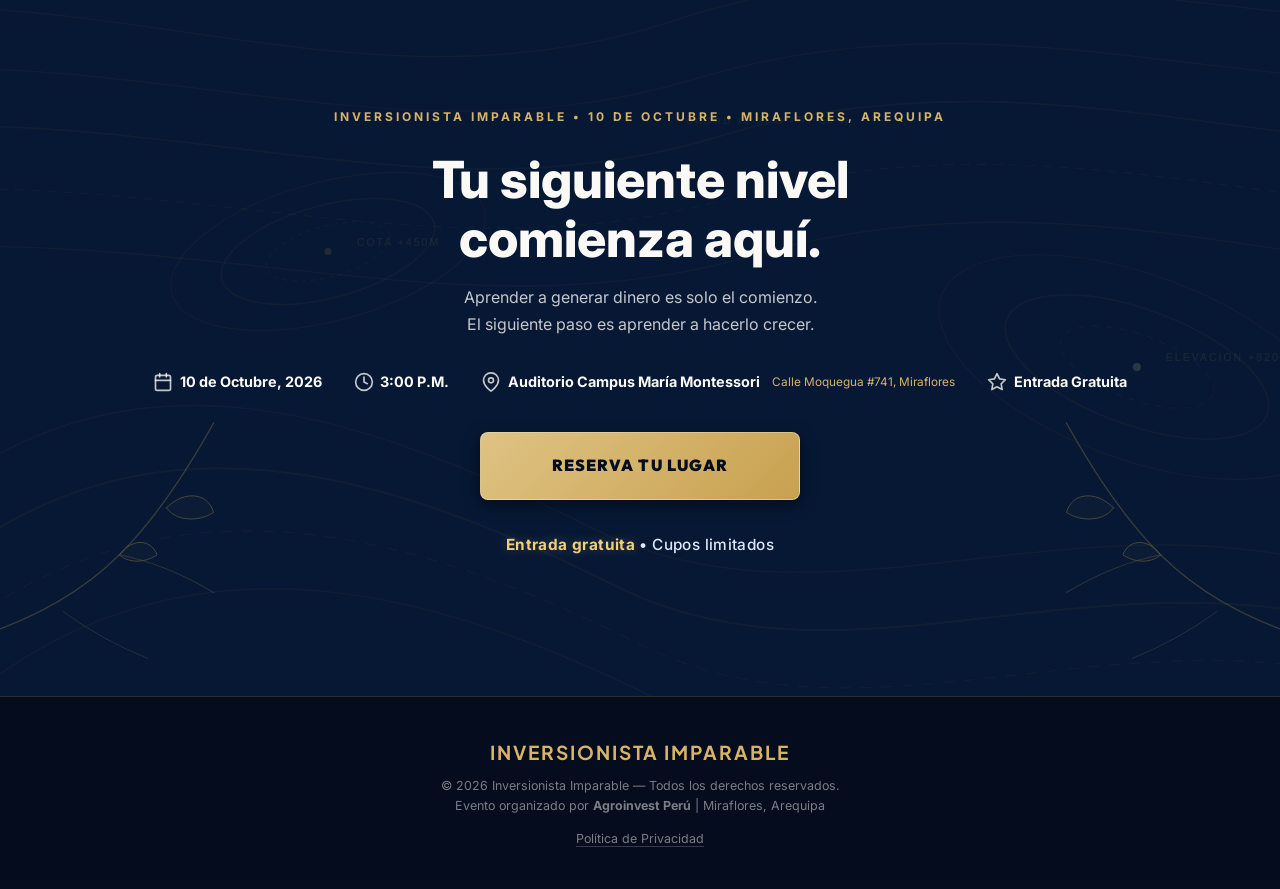
==== commit d6550db6: "feat(analytics): integrar Meta Pixel base con PageView en index.html" ====
--- a/index.html
+++ b/index.html
@@ -26,6 +26,24 @@
     rel="stylesheet" />
   <link rel="stylesheet" href="css/styles.css" />
   <link rel="stylesheet" href="css/ambient.css?v=1" />
+
+  <!-- Meta Pixel Code -->
+  <script>
+    !function(f,b,e,v,n,t,s)
+    {if(f.fbq)return;n=f.fbq=function(){n.callMethod?
+    n.callMethod.apply(n,arguments):n.queue.push(arguments)};
+    if(!f._fbq)f._fbq=n;n.push=n;n.loaded=!0;n.version='2.0';
+    n.queue=[];t=b.createElement(e);t.async=!0;
+    t.src=v;s=b.getElementsByTagName(e)[0];
+    s.parentNode.insertBefore(t,s)}(window, document,'script',
+    'https://connect.facebook.net/en_US/fbevents.js');
+    fbq('init', '29404569219129879');
+    fbq('track', 'PageView');
+  </script>
+  <noscript><img height="1" width="1" style="display:none"
+    src="https://www.facebook.com/tr?id=29404569219129879&ev=PageView&noscript=1"
+  /></noscript>
+  <!-- End Meta Pixel Code -->
 </head>
 
 <body>
--- a/css/styles.css
+++ b/css/styles.css
@@ -3,8 +3,6 @@
    Paleta: Bosque Profundo #05130E | Oro Cosecha #DDB534 | Lino #FBF9F5
    ============================================================ */
 
-/* ---- GOOGLE FONTS ---- */
-@import url('https://fonts.googleapis.com/css2?family=Cinzel+Decorative:wght@700;900&family=Cinzel:wght@600;700;800;900&family=Outfit:wght@600;700;800;900&family=Plus+Jakarta+Sans:wght@500;600;700;800&family=Inter:wght@400;500;600;700;800;900&display=swap');
 
 /* ---- RESET & BASE ---- */
 *, *::before, *::after { box-sizing: border-box; margin: 0; padding: 0; }
@@ -632,14 +630,19 @@
 
 .btn-scarcity {
   text-align: center;
-  font-size: 0.74rem;
-  color: var(--white-muted);
-  letter-spacing: 0.02em;
-  margin-bottom: 0.5rem;
+  font-family: var(--font-body);
+  font-size: clamp(0.95rem, 1.2vw, 1.05rem);
+  font-weight: 500;
+  color: #DFE8F6;
+  letter-spacing: 0.025em;
+  margin-top: 0.85rem;
+  margin-bottom: 0.75rem;
+  line-height: 1.45;
 }
 .btn-scarcity span {
-  color: var(--accent);
-  font-weight: 600;
+  color: #F1CF7A;
+  font-weight: 700;
+  text-shadow: 0 0 12px rgba(241, 207, 122, 0.3);
 }
 .btn-secondary {
   display: inline-flex;
@@ -2647,14 +2650,18 @@
 .registro-editorial-plate .btn-scarcity {
   text-align: center;
   font-family: 'Inter', sans-serif;
-  font-size: 0.8rem;
-  color: #BAC7DA;
+  font-size: clamp(0.95rem, 1.2vw, 1.05rem);
+  font-weight: 500;
+  color: #DFE8F6;
   margin-top: 1rem;
   margin-bottom: 0.75rem;
+  letter-spacing: 0.025em;
+  line-height: 1.45;
 }
 .registro-editorial-plate .btn-scarcity span {
-  color: #E5C271;
-  font-weight: 600;
+  color: #F1CF7A;
+  font-weight: 700;
+  text-shadow: 0 0 12px rgba(241, 207, 122, 0.3);
 }
 
 .registro-editorial-plate .form-privacy {
@@ -2808,8 +2815,13 @@
   .sponsor-brand img {
     max-height: 75px;
   }
-  .registro-botanical {
-    opacity: 0.2;
+  /* Ocultar fondos botánicos vectoriales pesados en móviles para evitar repaints en GPU */
+  .sesiones-botanical,
+  .registro-botanical,
+  .cta-botanical,
+  .countdown-botanical,
+  .herbario-backdrop-svg {
+    display: none !important;
   }
 }
 
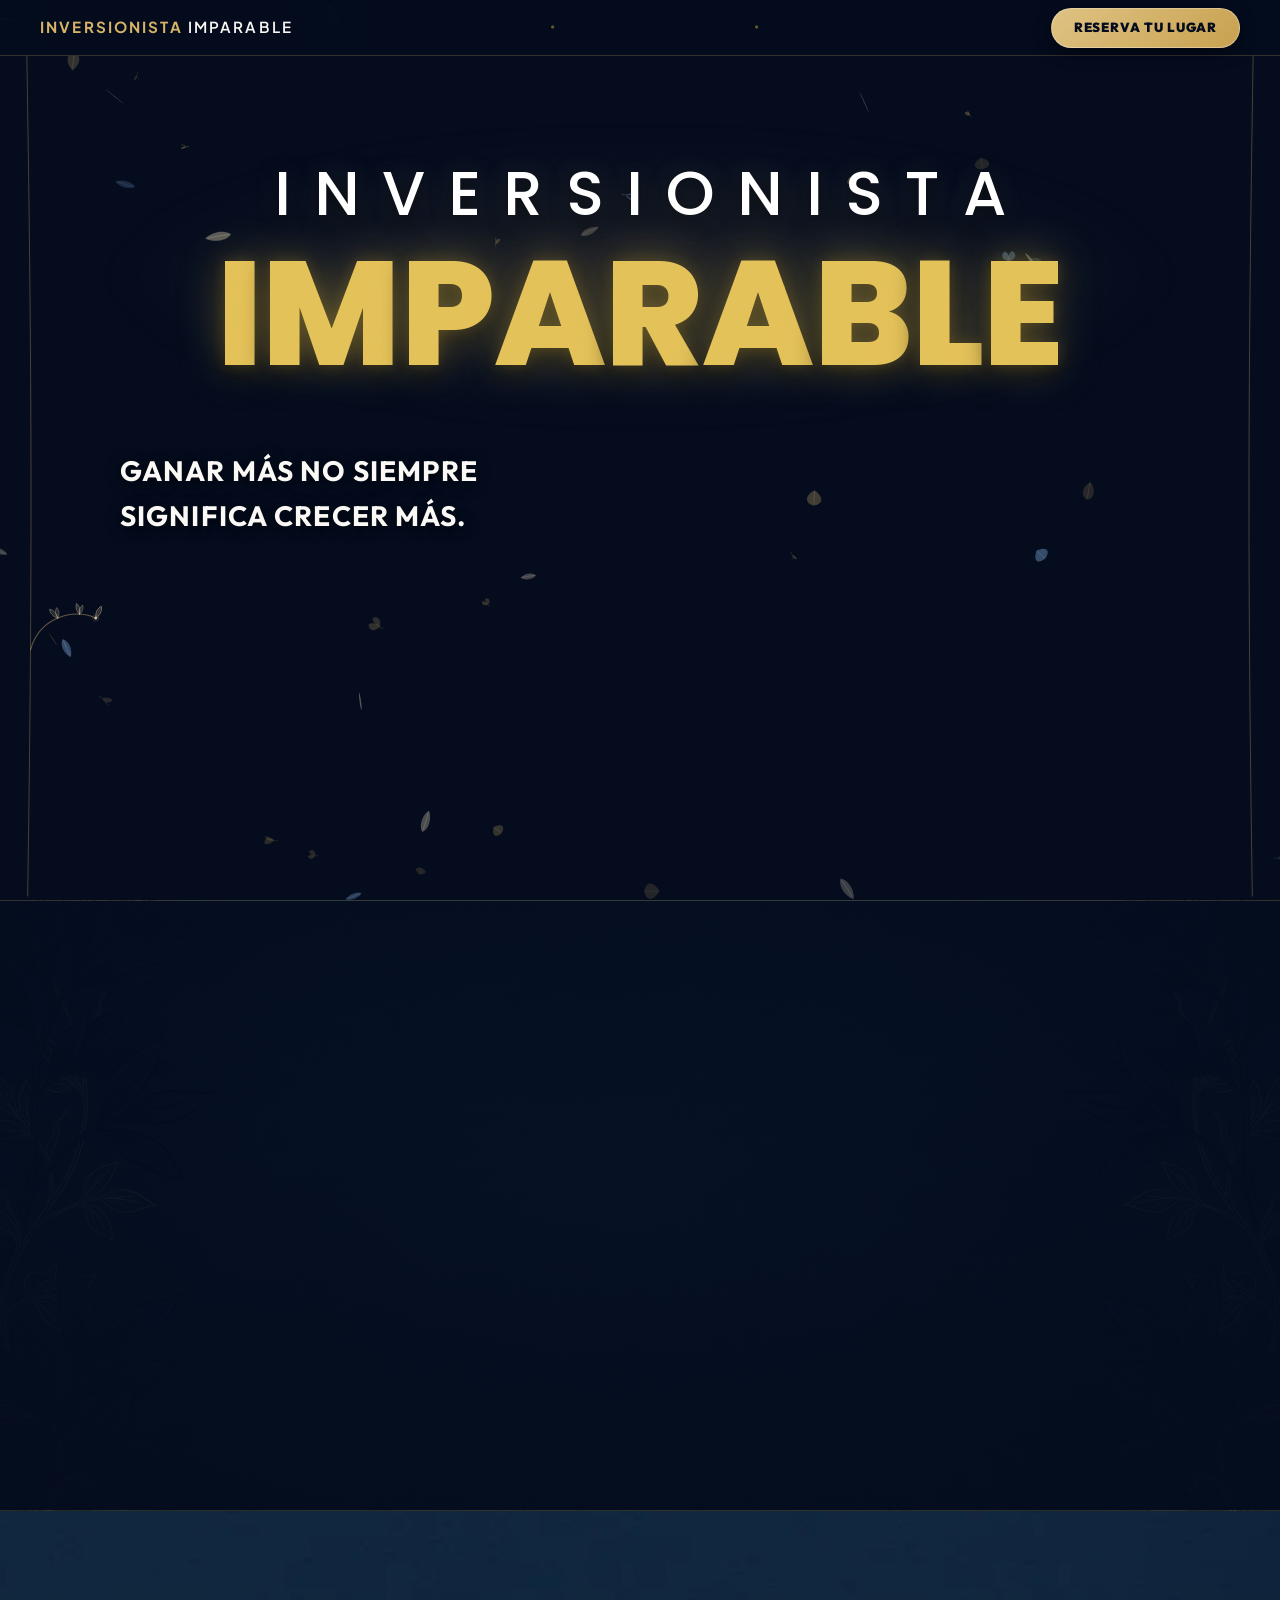
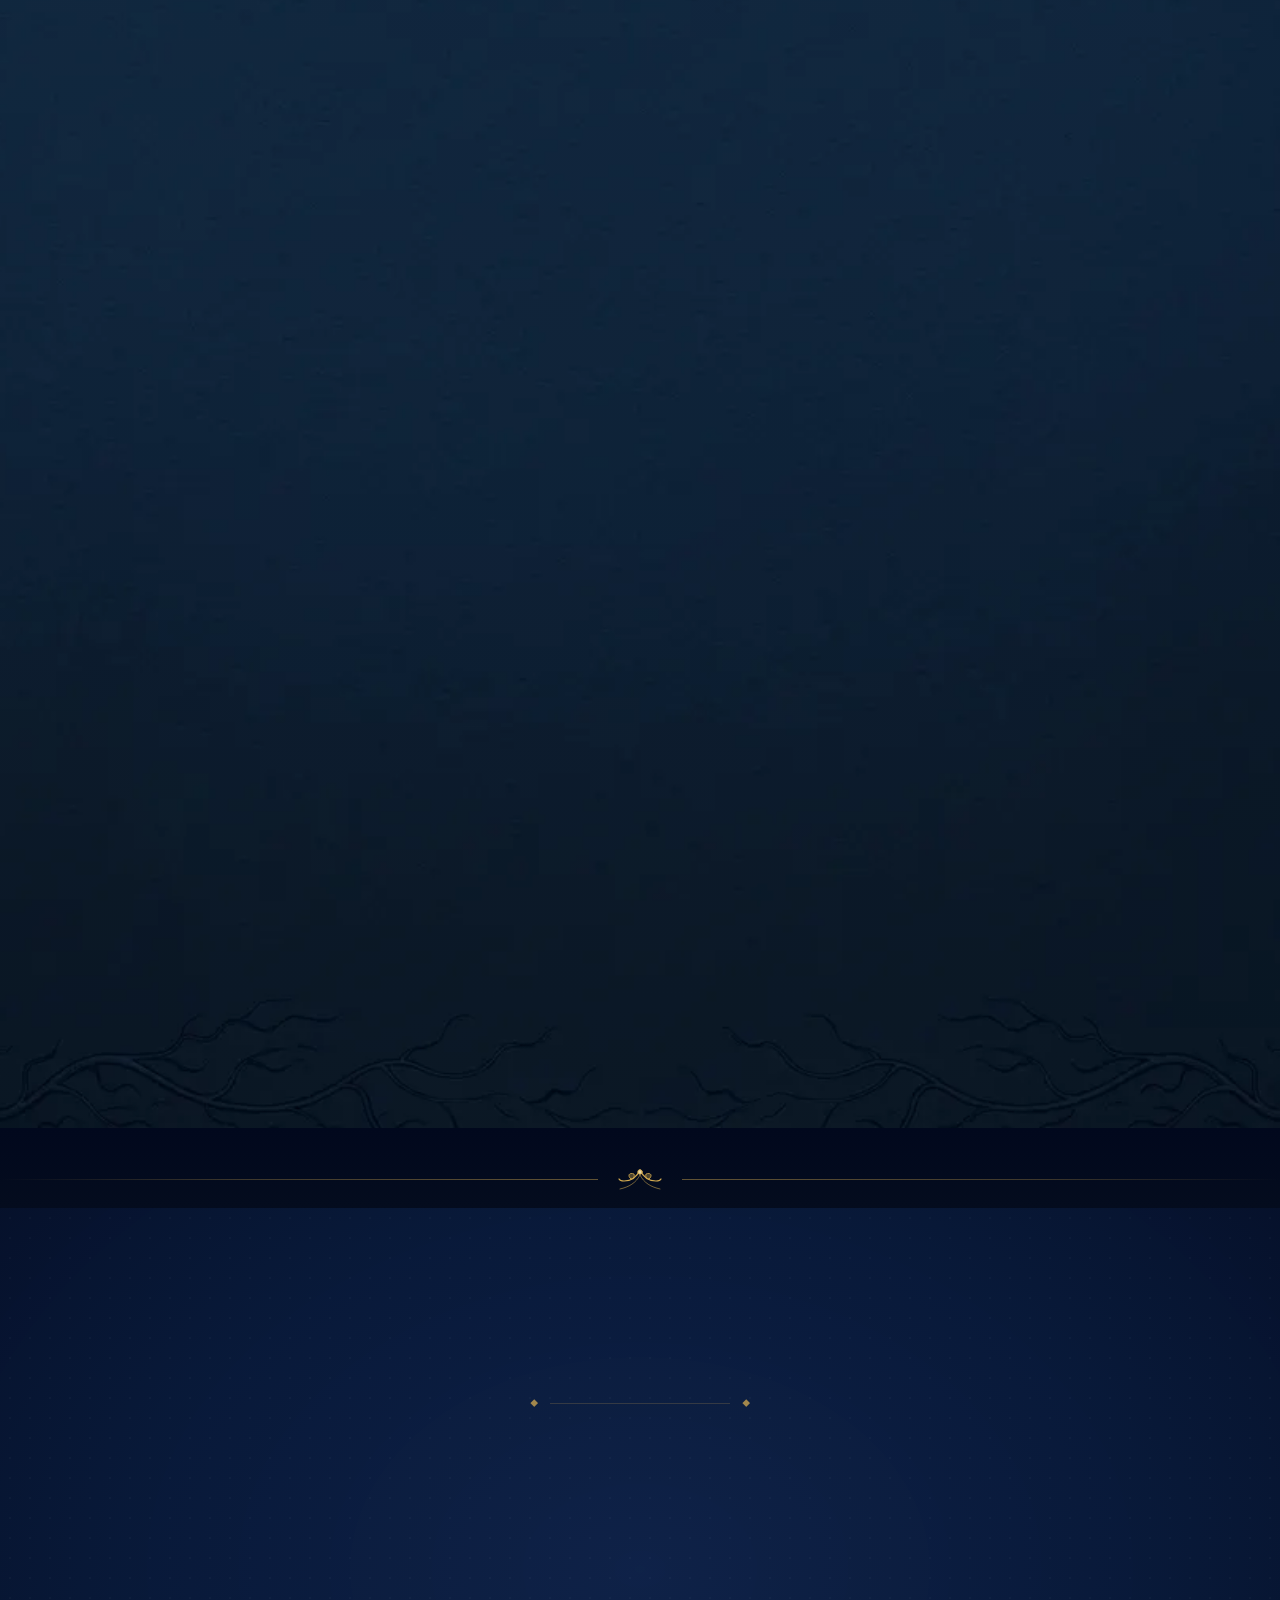
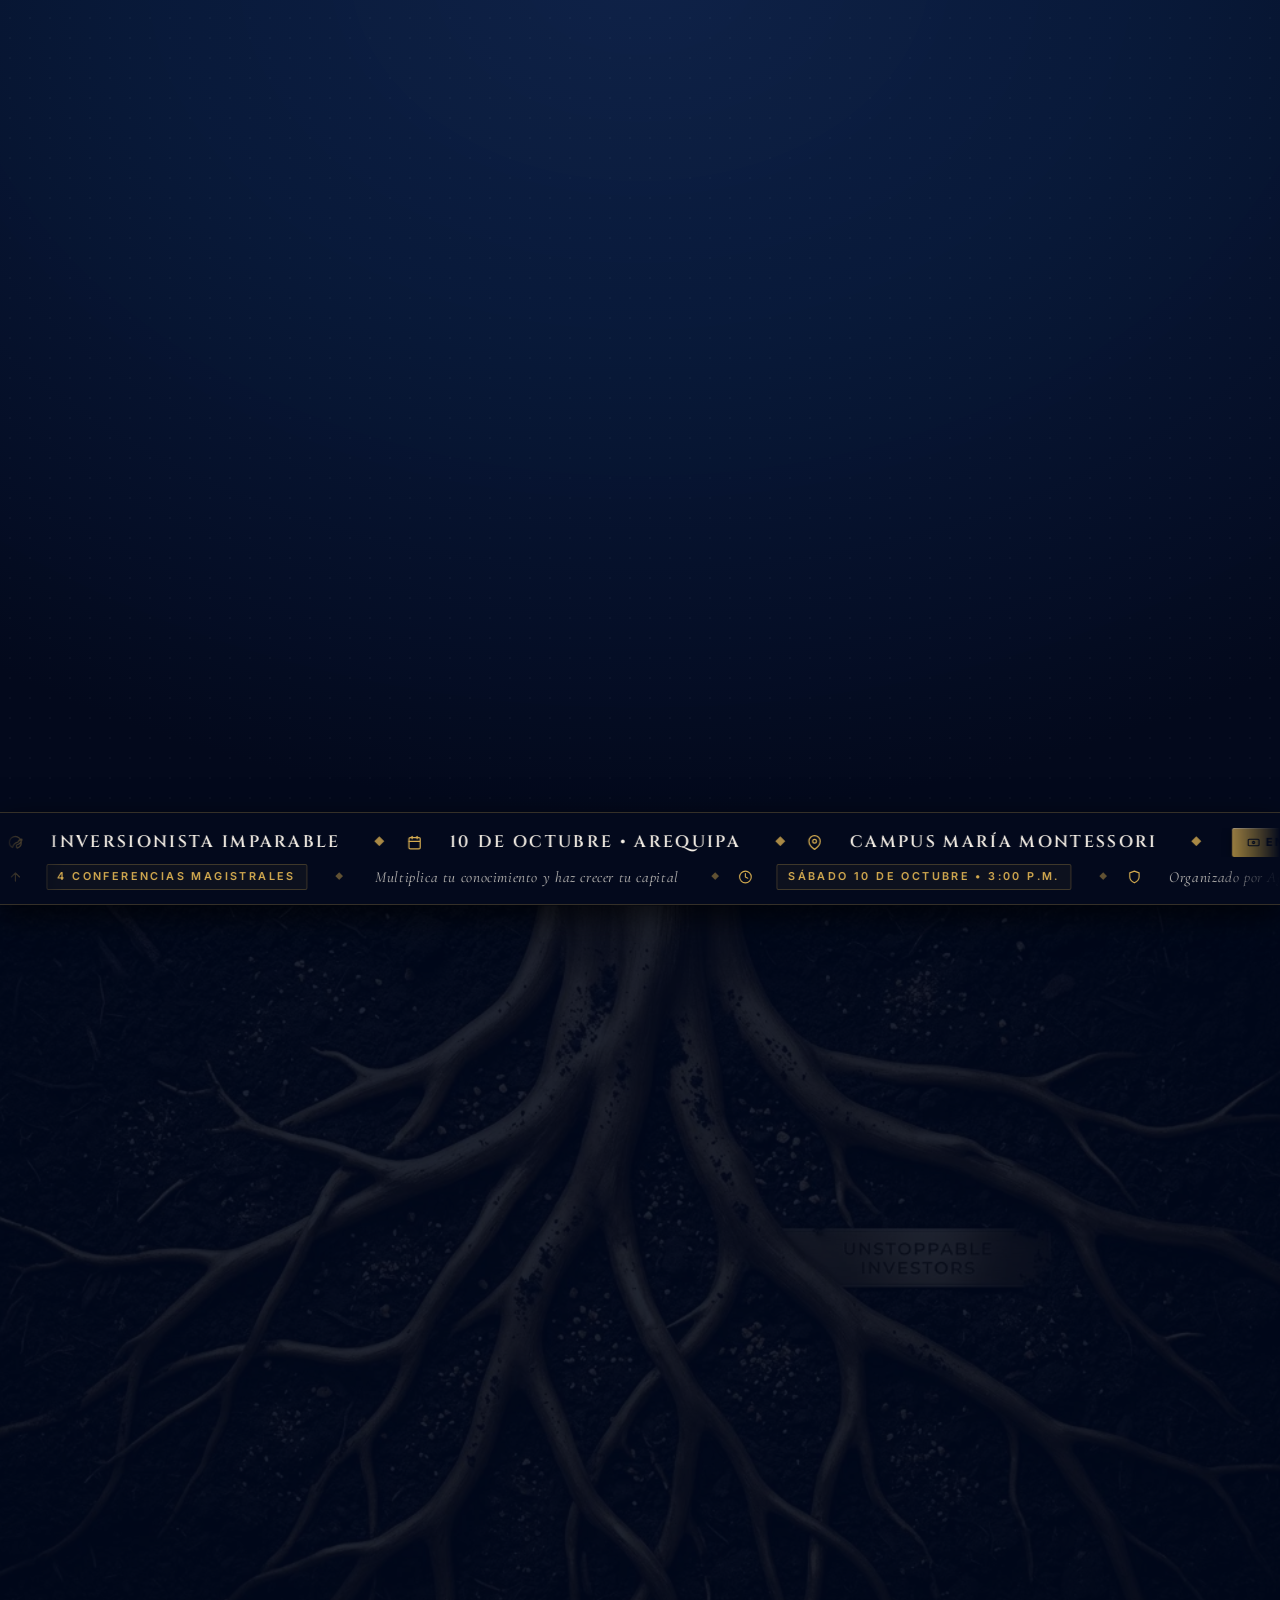
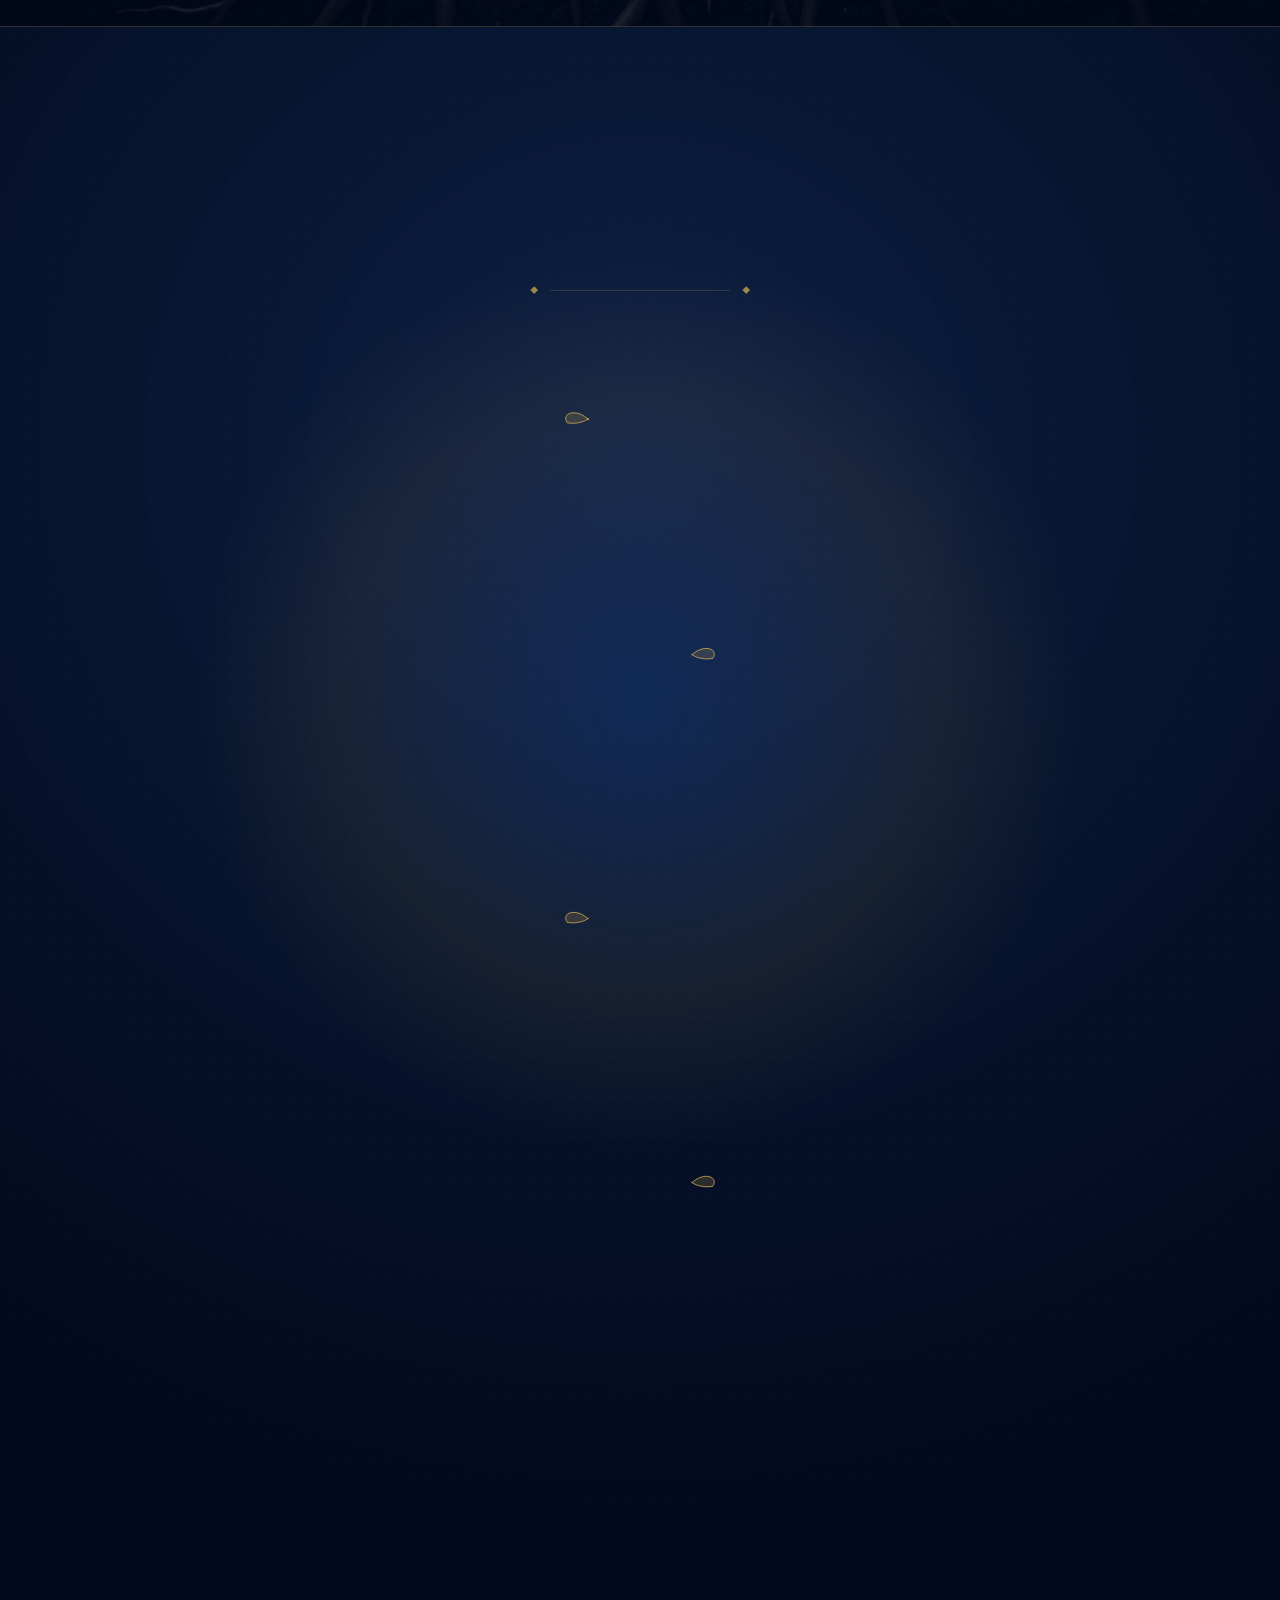
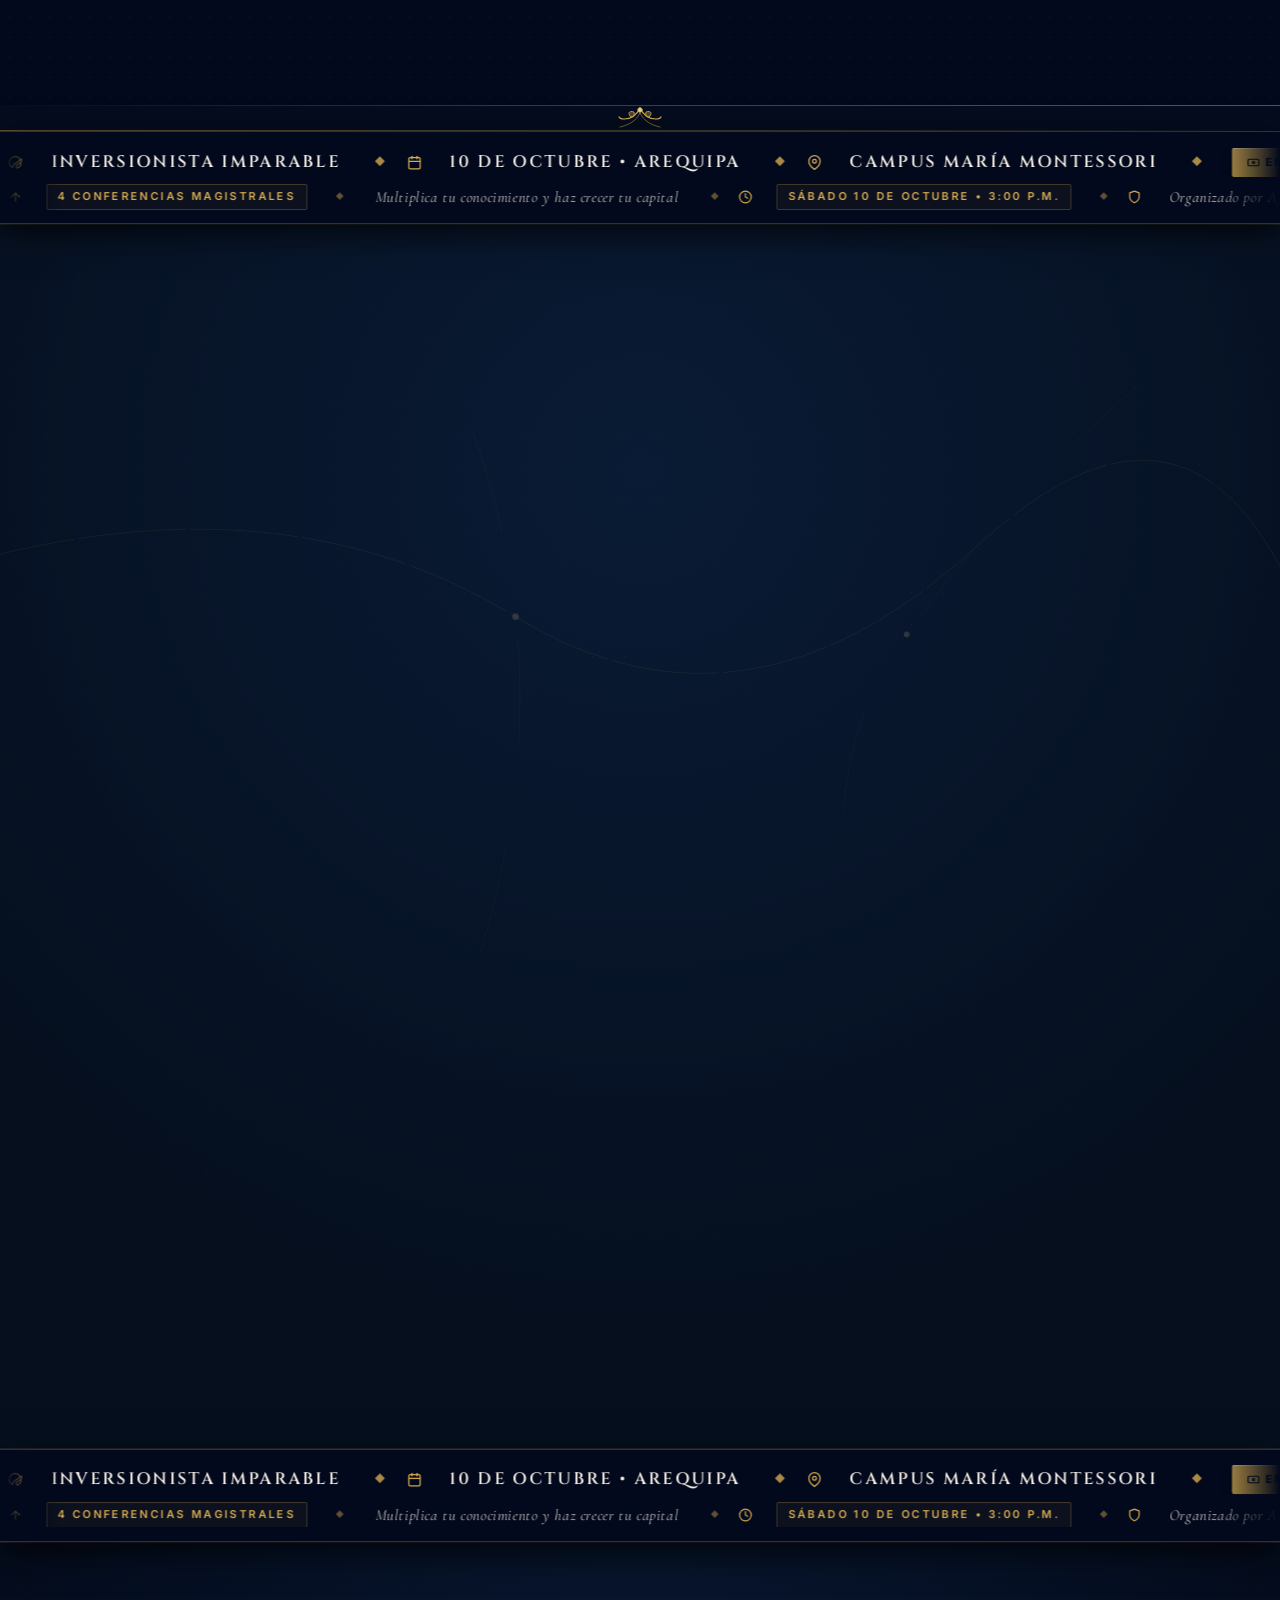
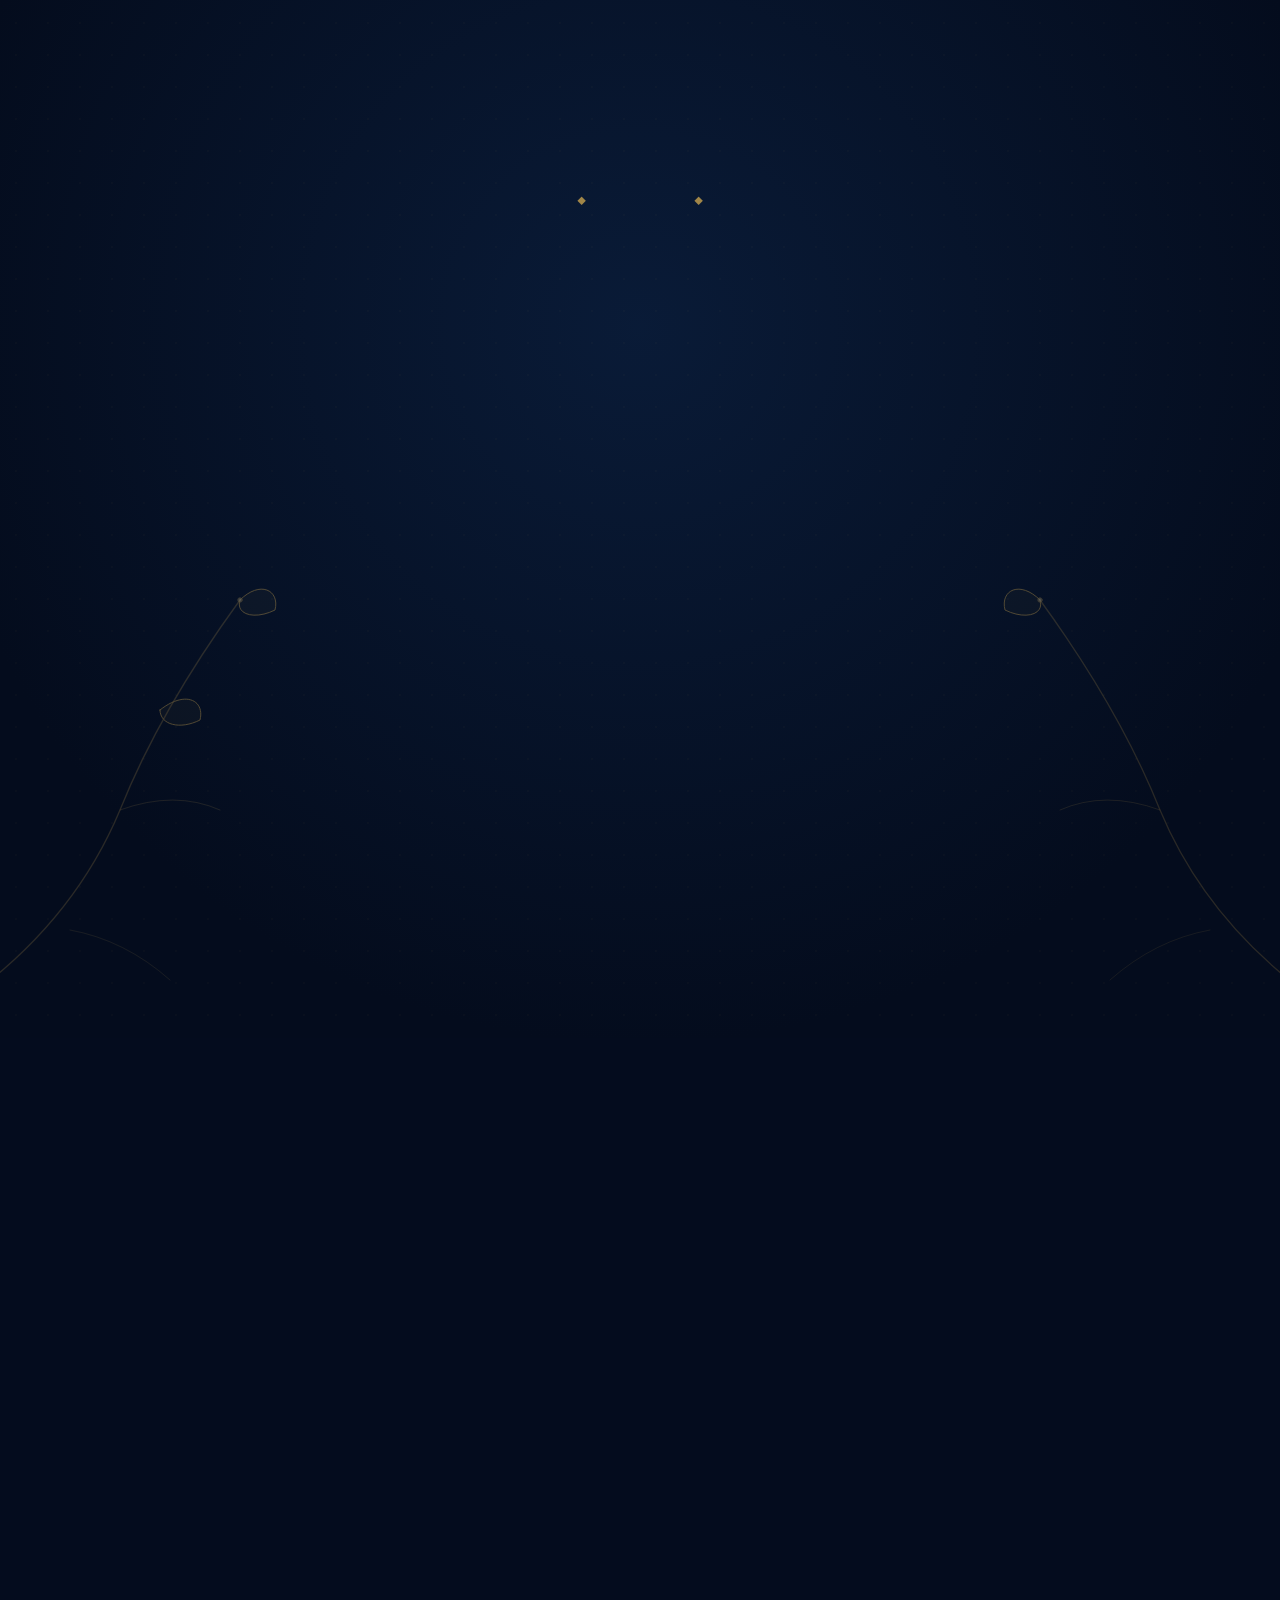
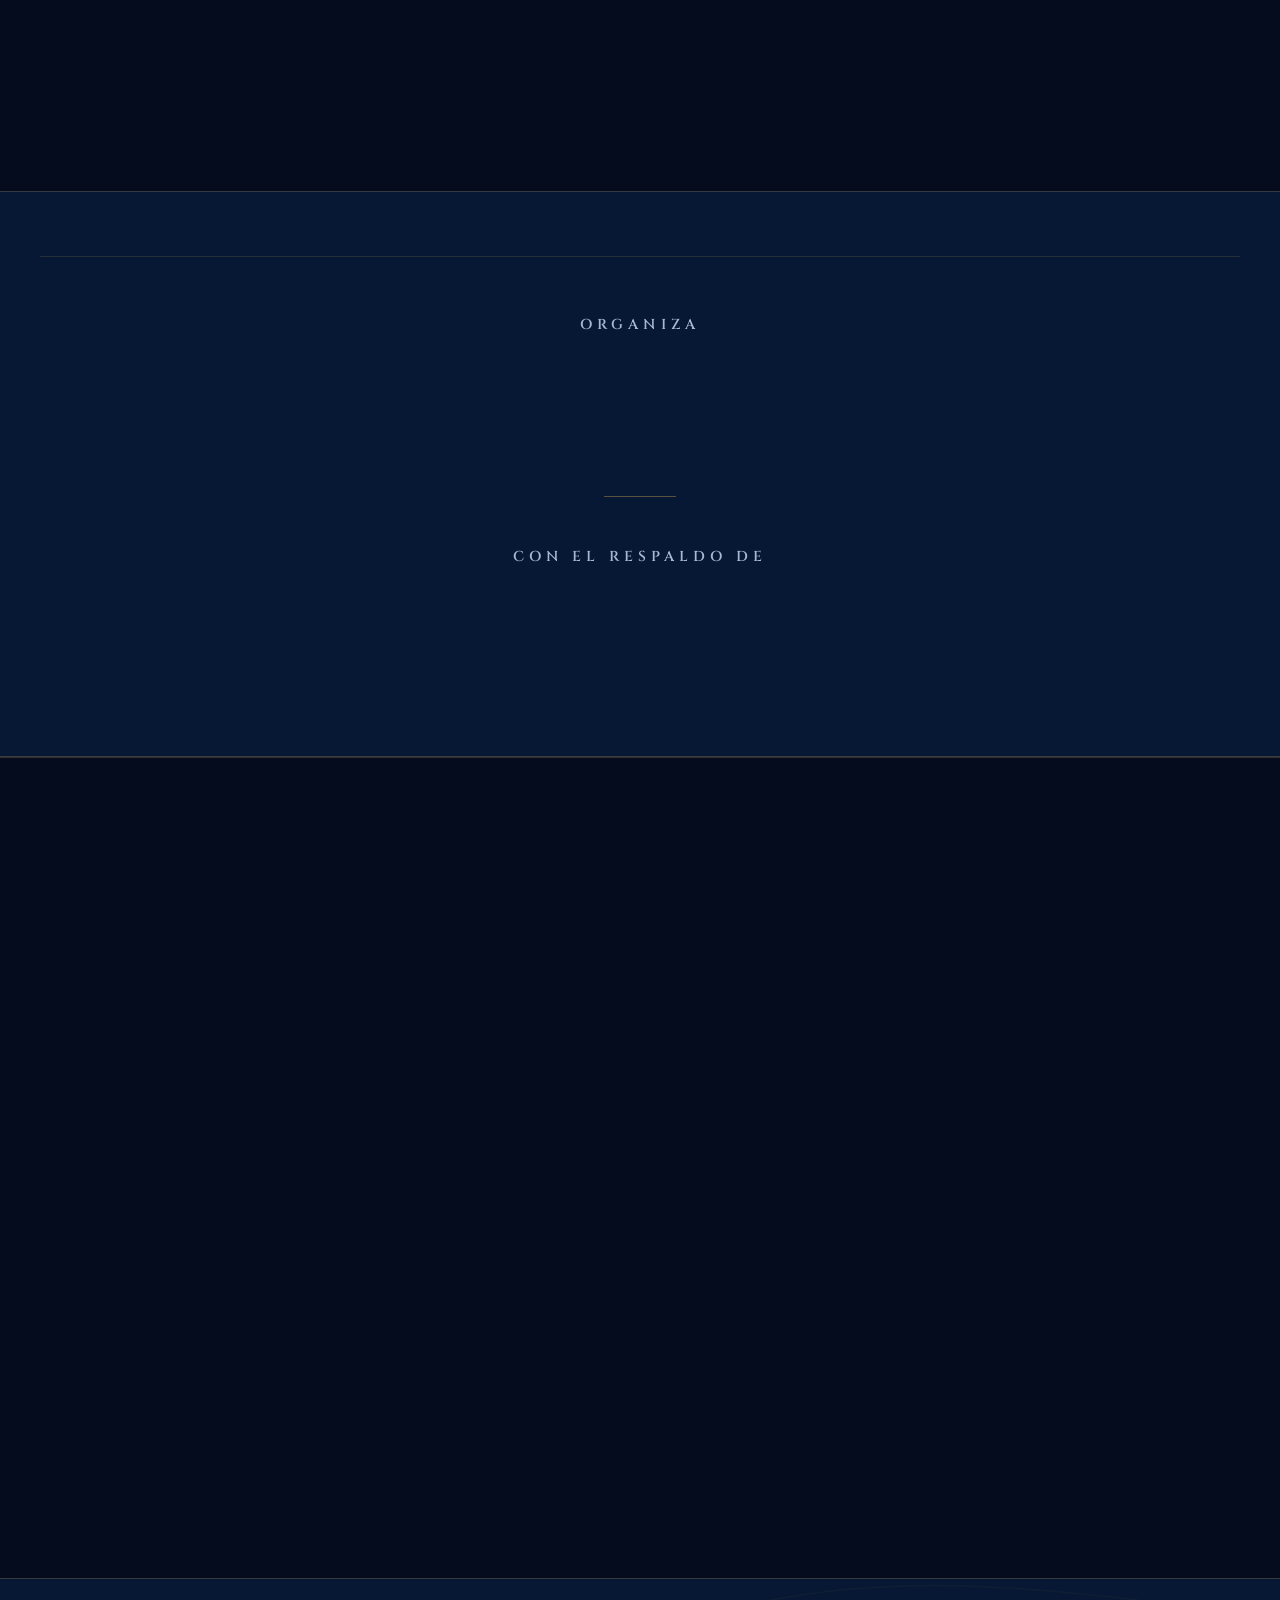
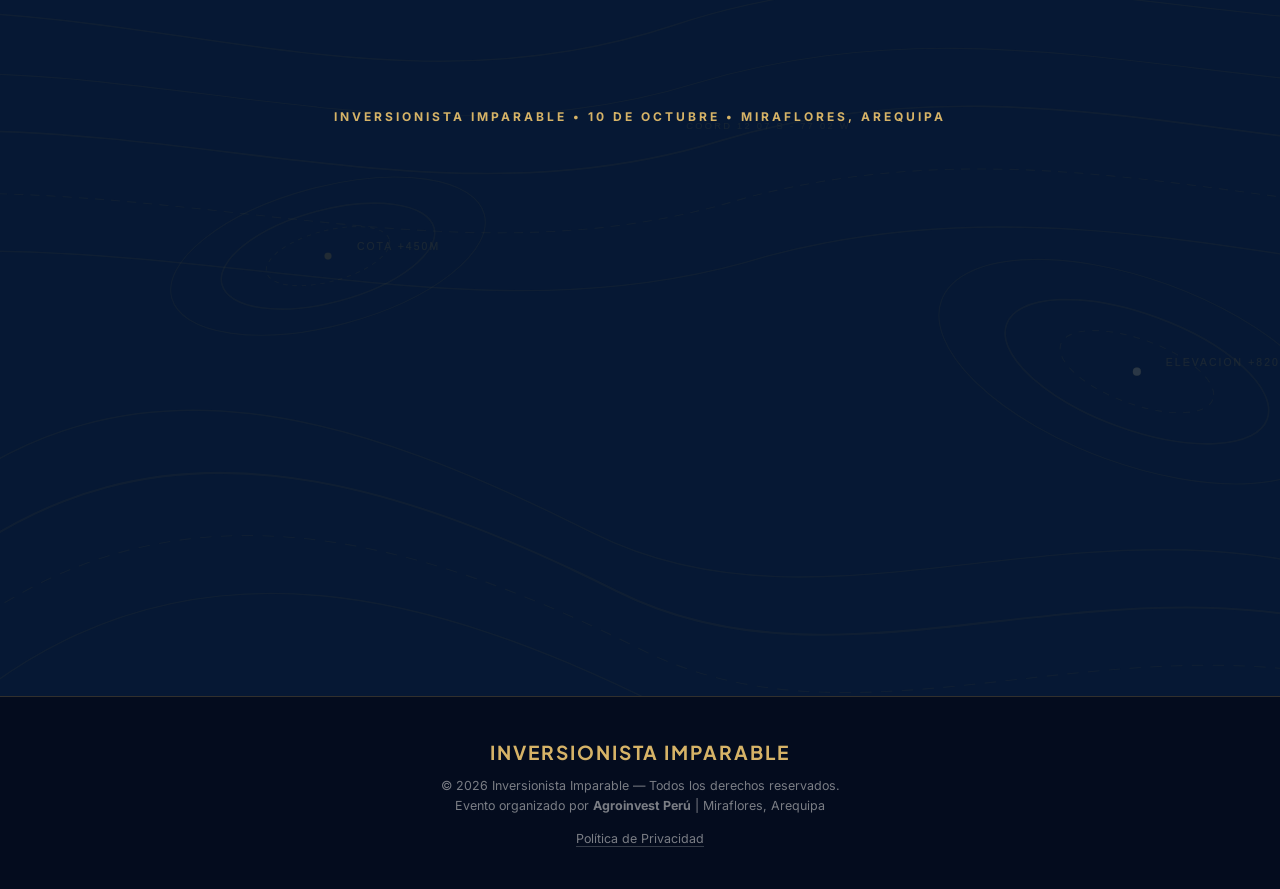
==== commit 8aaed46f: "fix(analytics): actualizar ID oficial del Meta Pixel a 1130449159315718 en index.html" ====
--- a/index.html
+++ b/index.html
@@ -37,11 +37,11 @@
     t.src=v;s=b.getElementsByTagName(e)[0];
     s.parentNode.insertBefore(t,s)}(window, document,'script',
     'https://connect.facebook.net/en_US/fbevents.js');
-    fbq('init', '29404569219129879');
+    fbq('init', '1130449159315718');
     fbq('track', 'PageView');
   </script>
   <noscript><img height="1" width="1" style="display:none"
-    src="https://www.facebook.com/tr?id=29404569219129879&ev=PageView&noscript=1"
+    src="https://www.facebook.com/tr?id=1130449159315718&ev=PageView&noscript=1"
   /></noscript>
   <!-- End Meta Pixel Code -->
 </head>
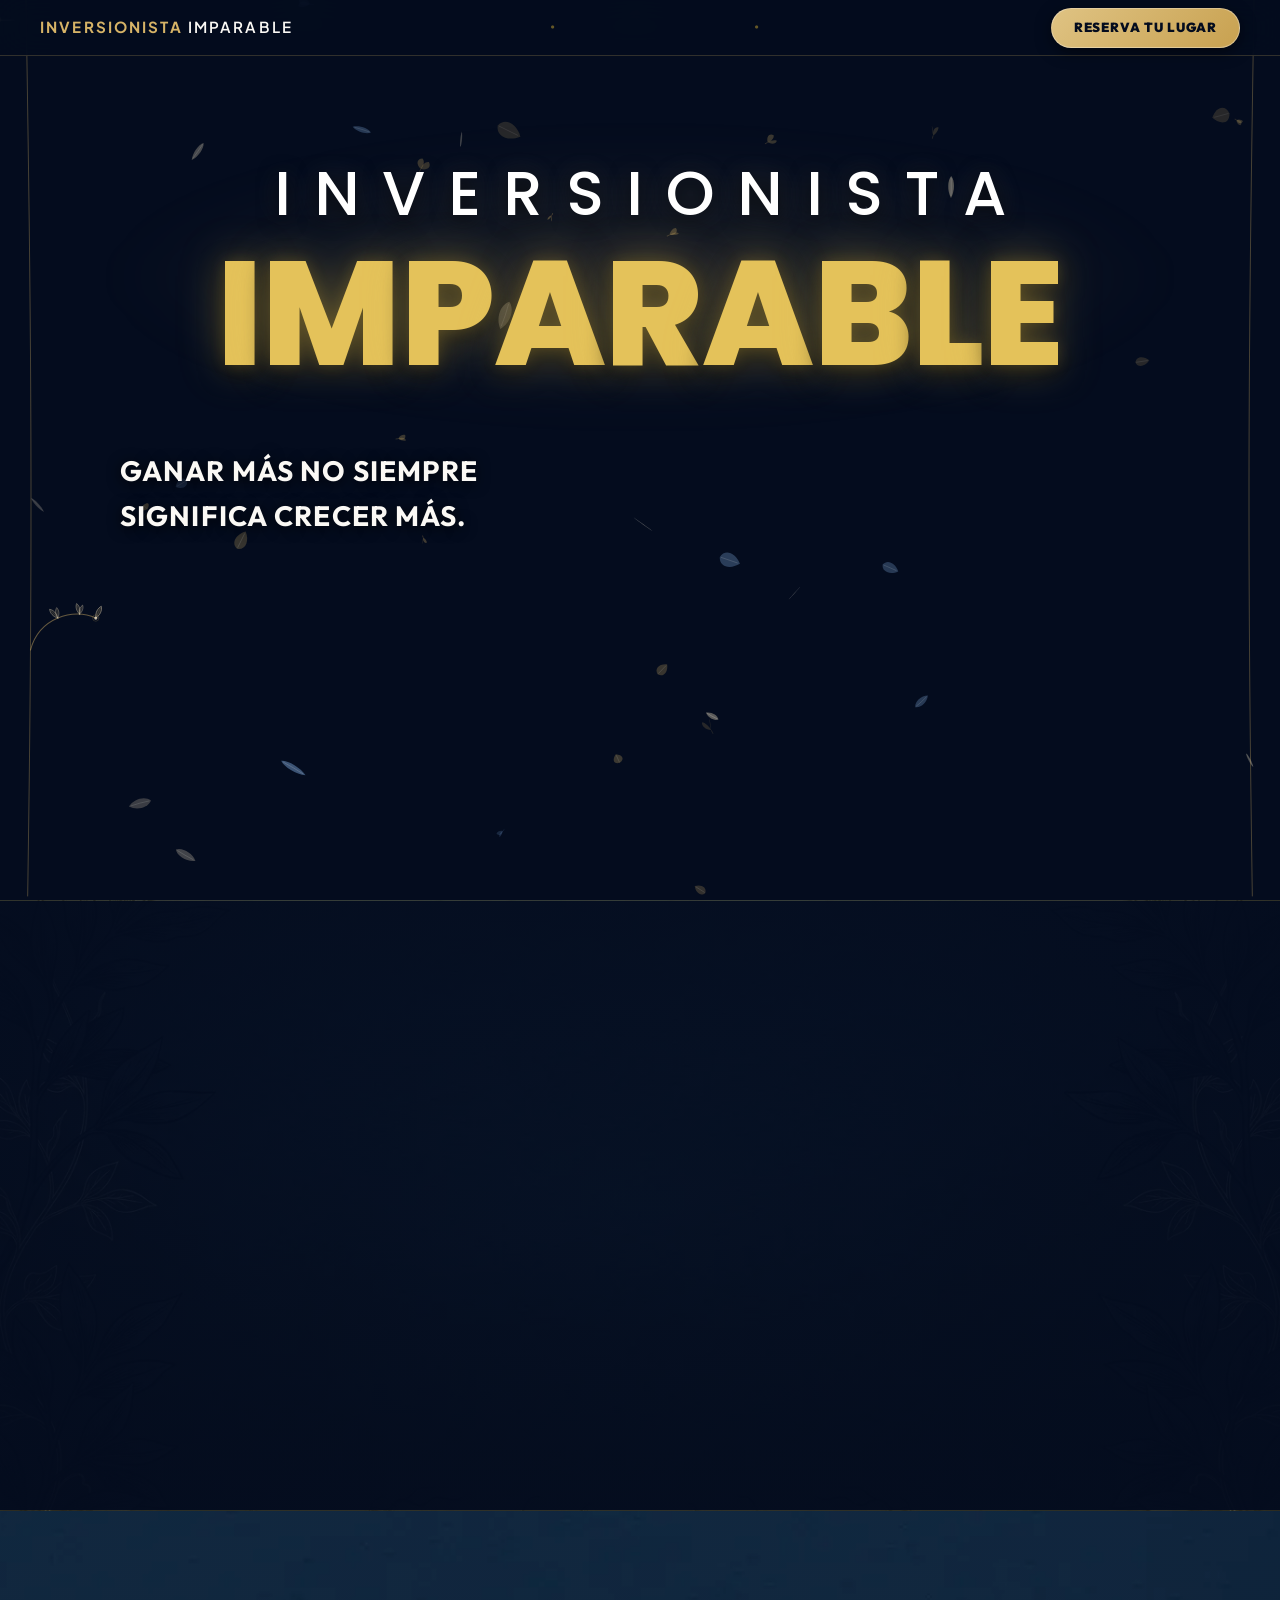
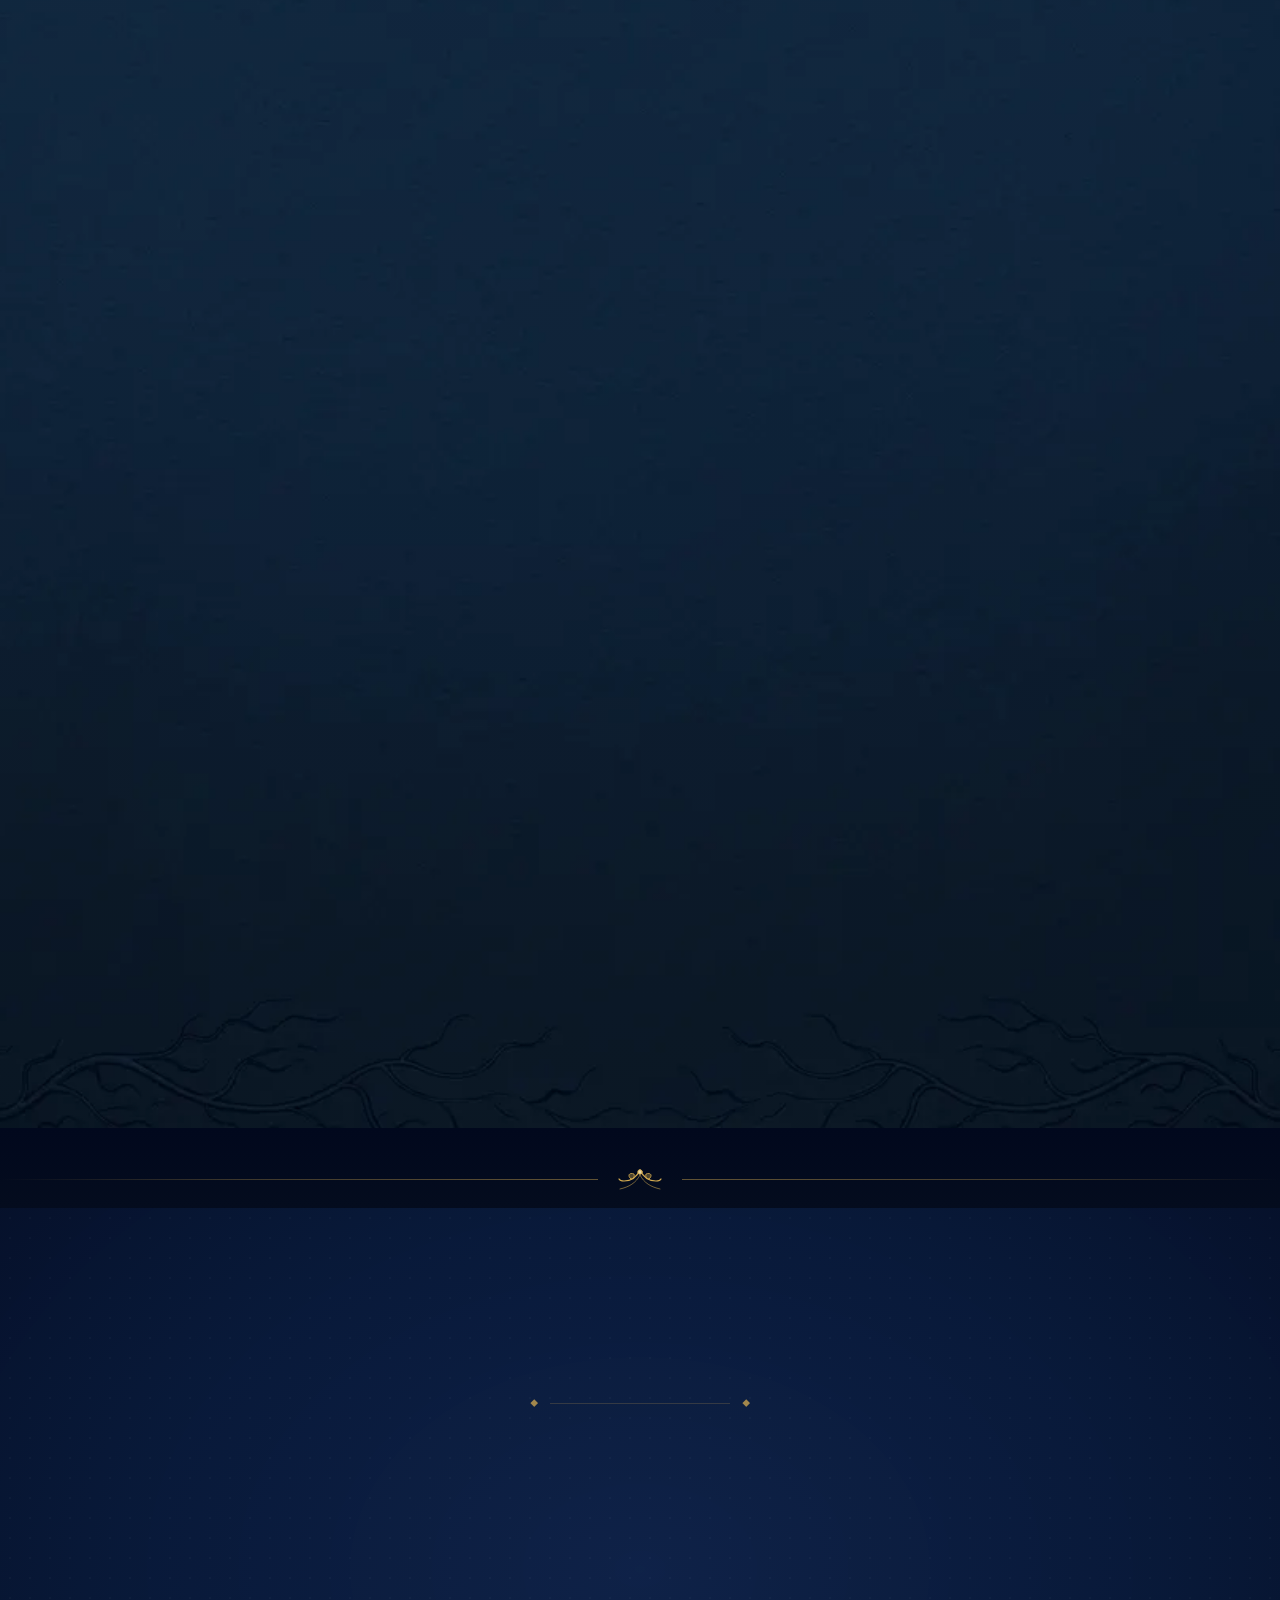
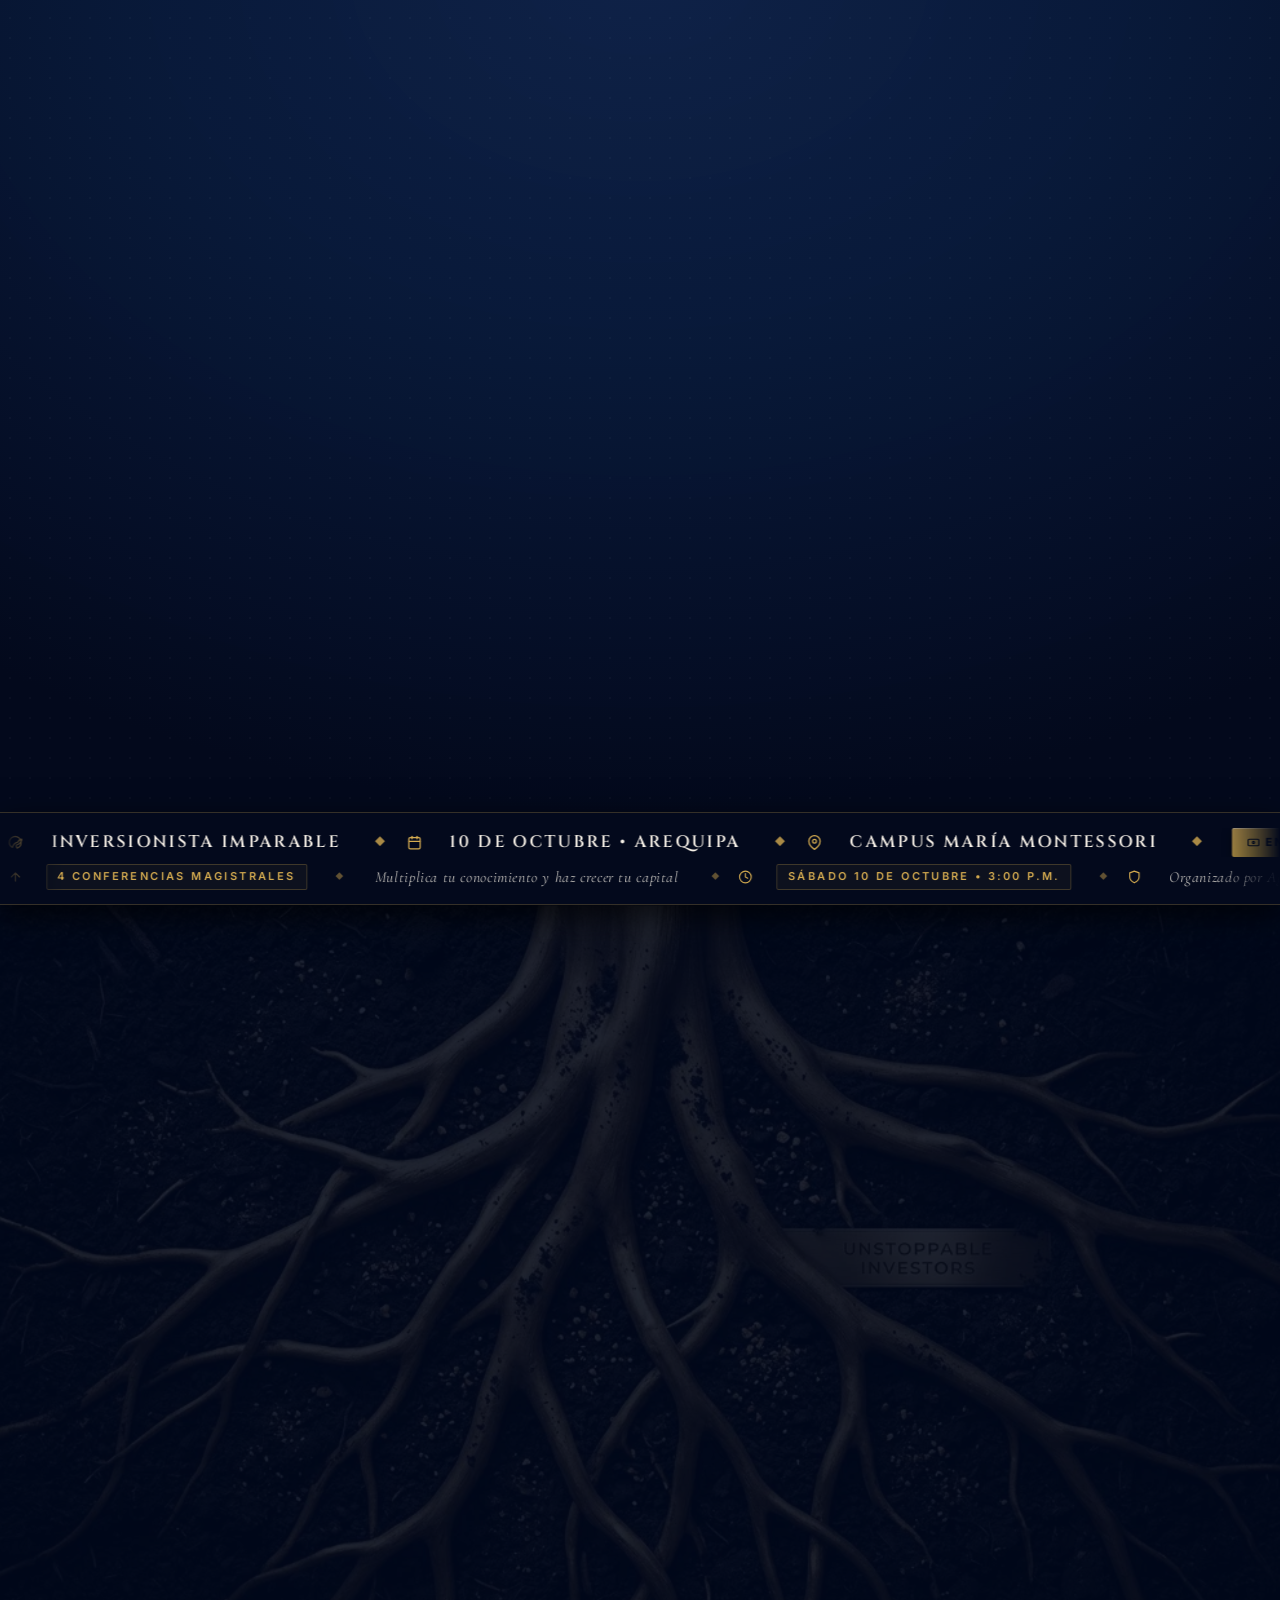
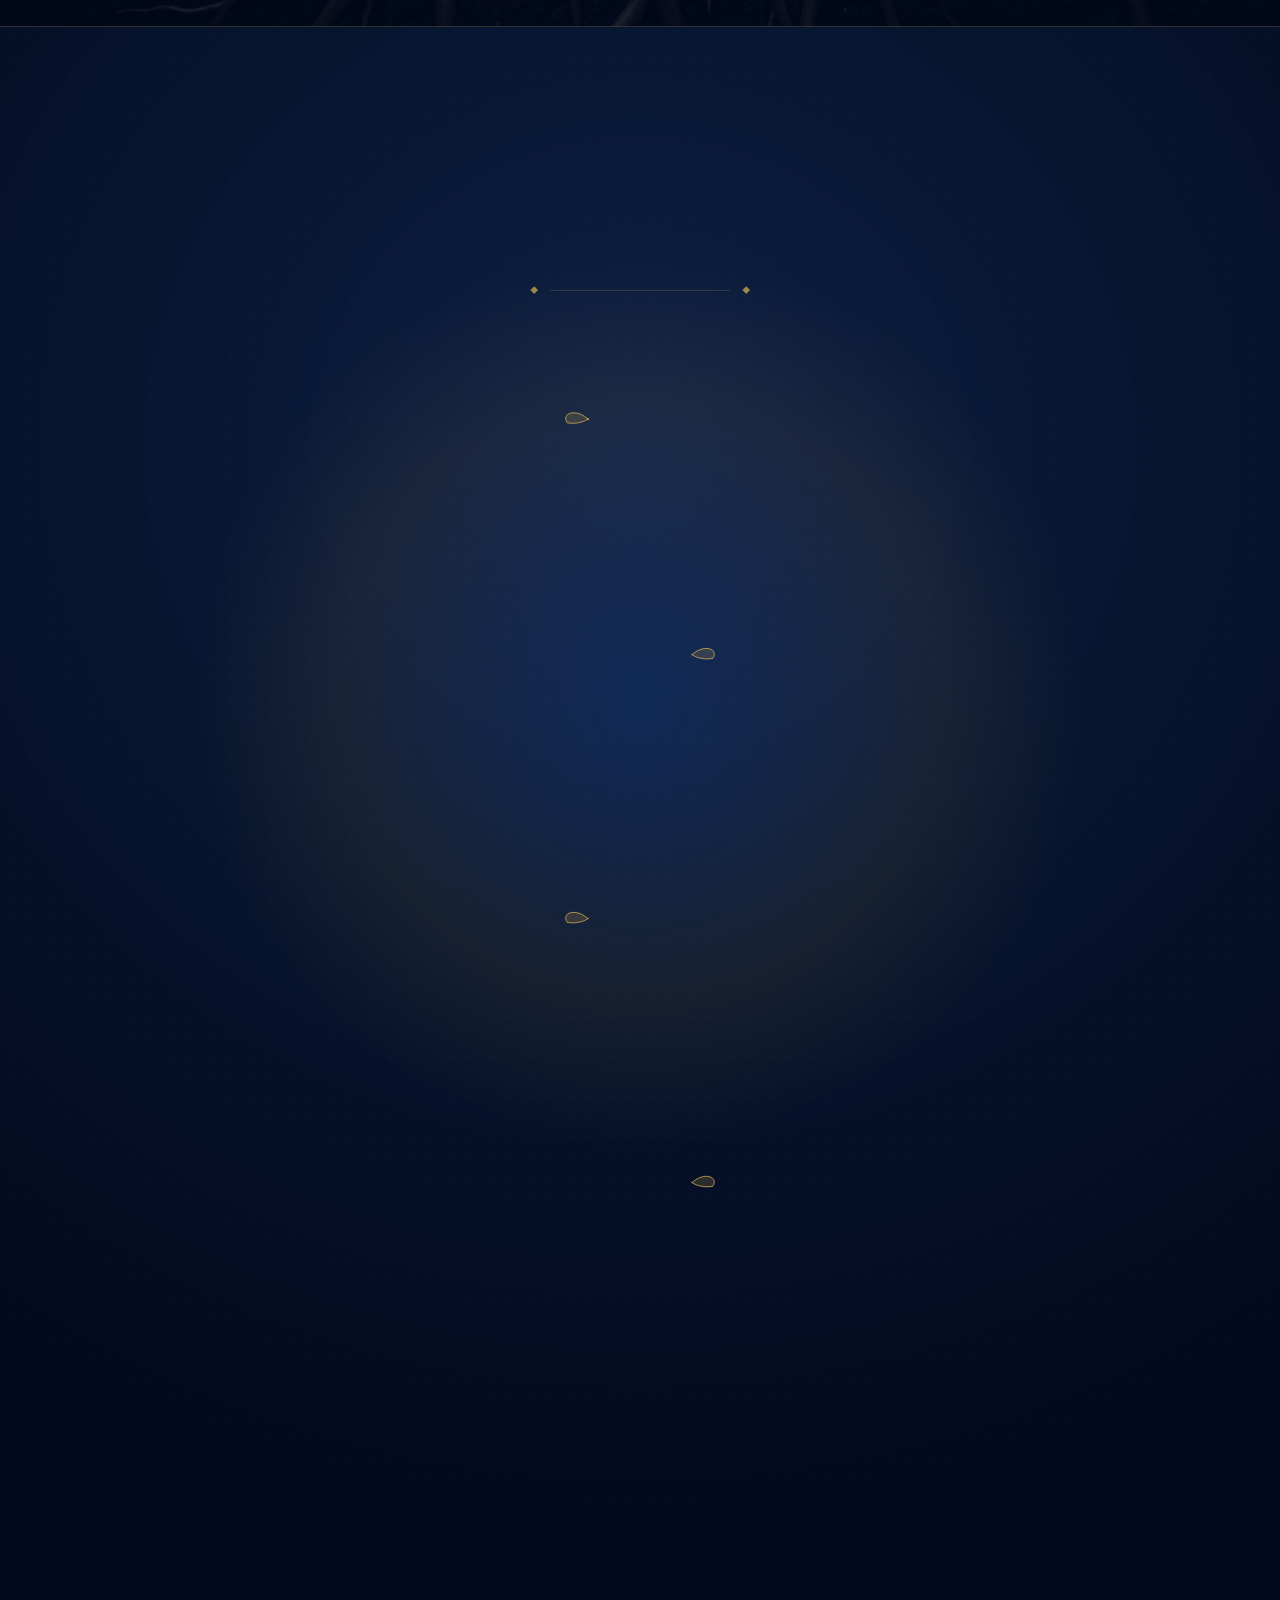
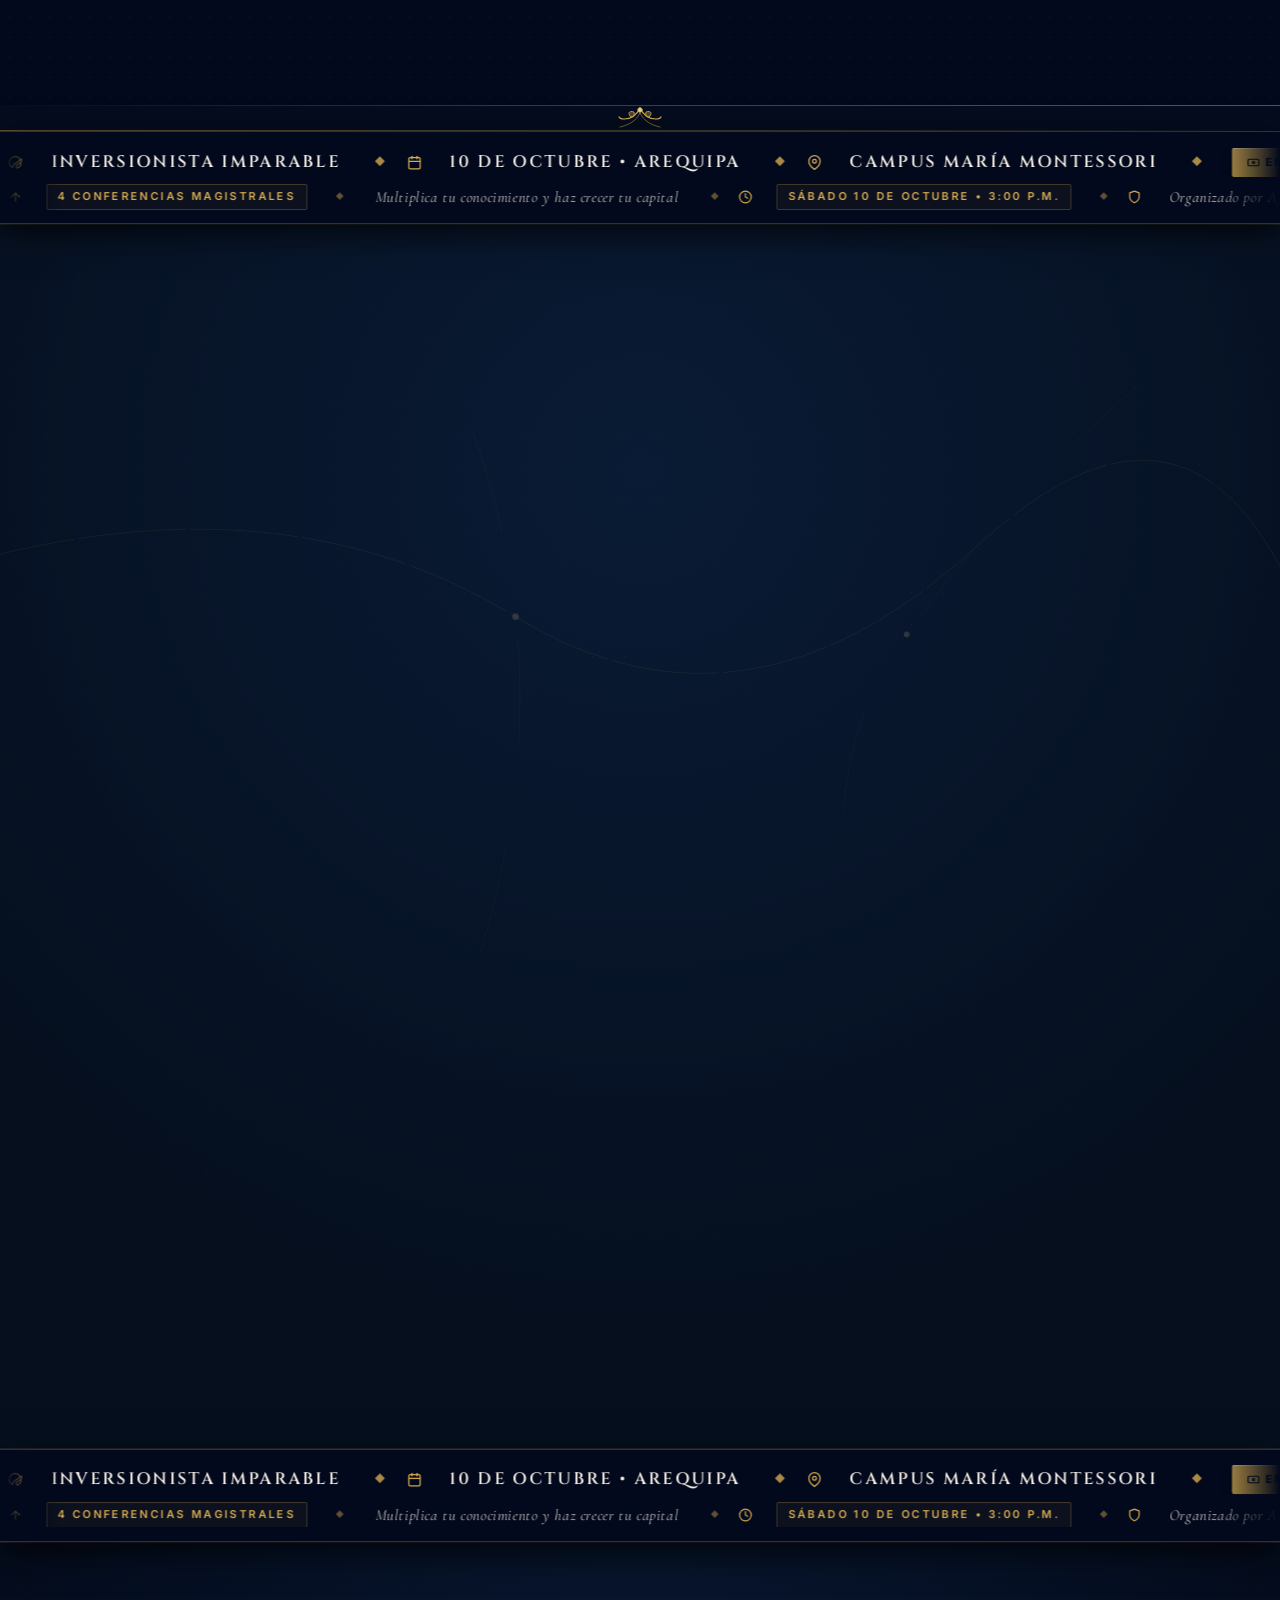
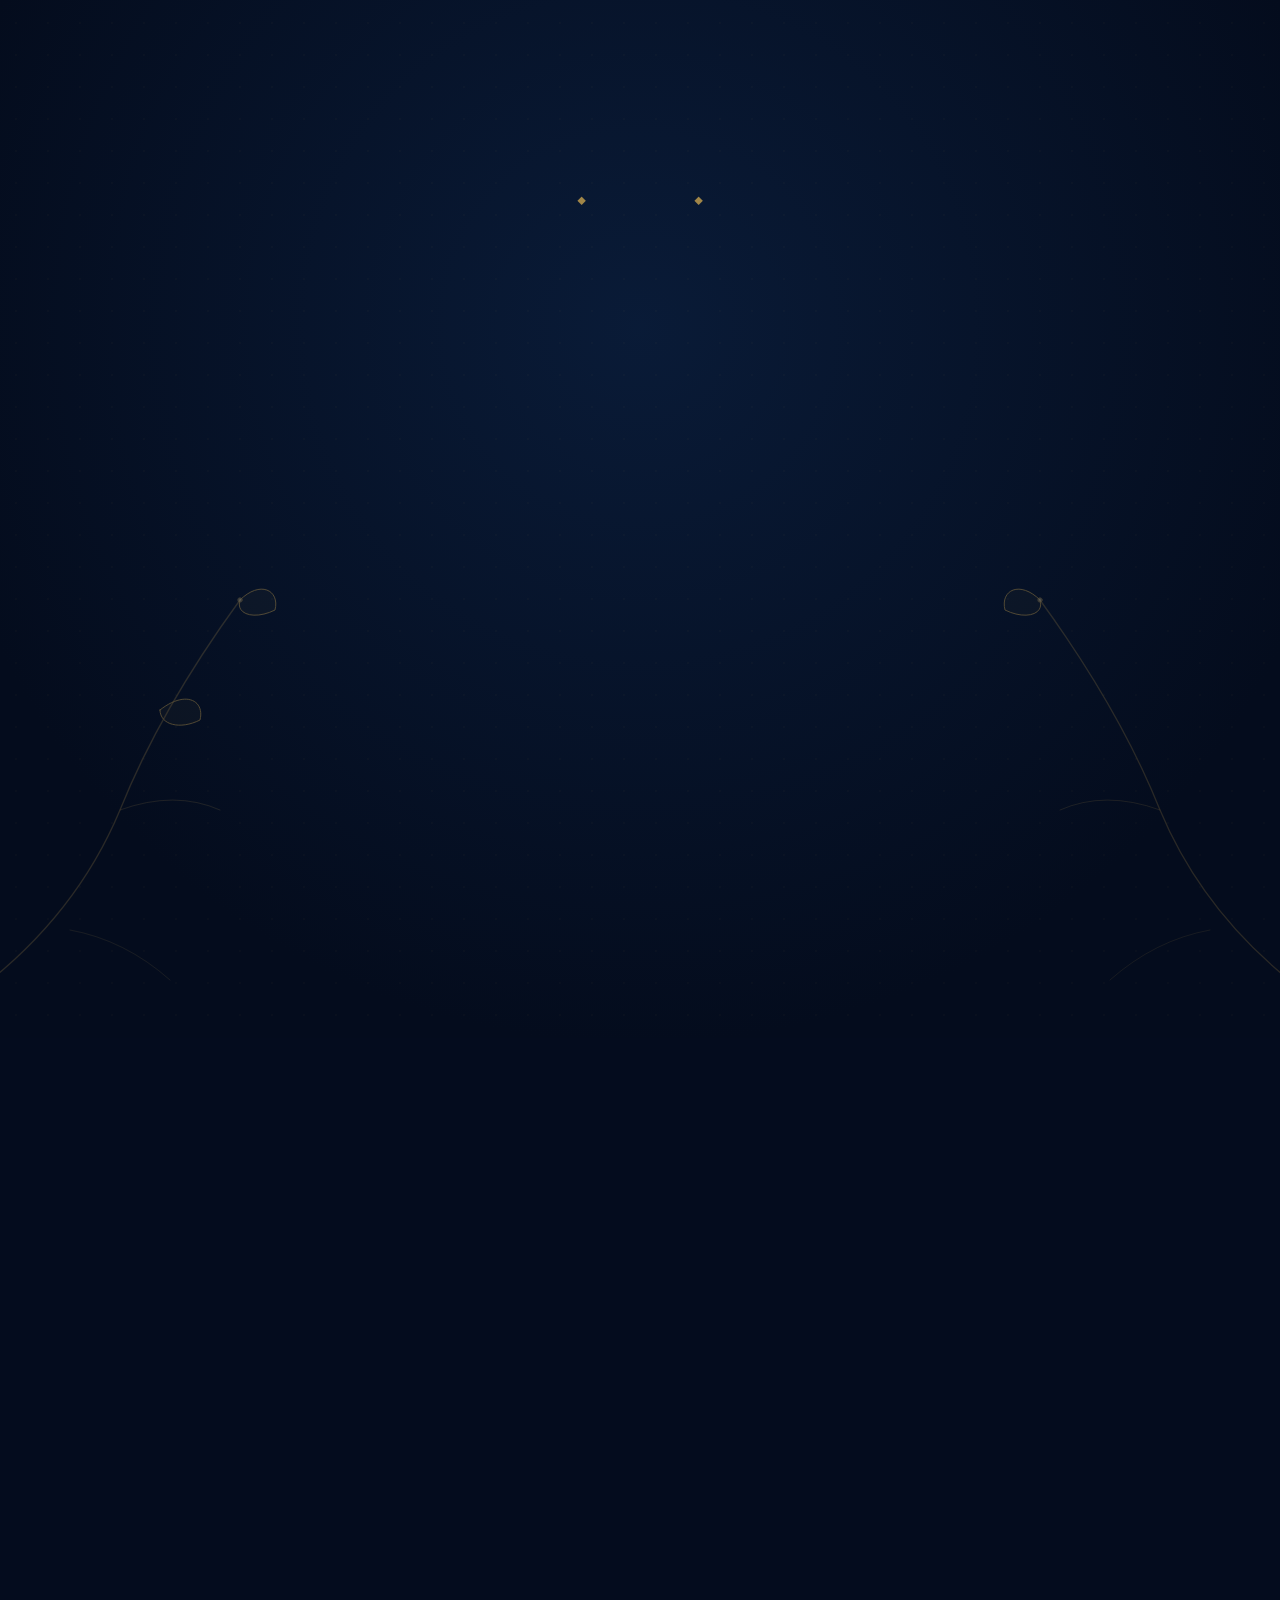
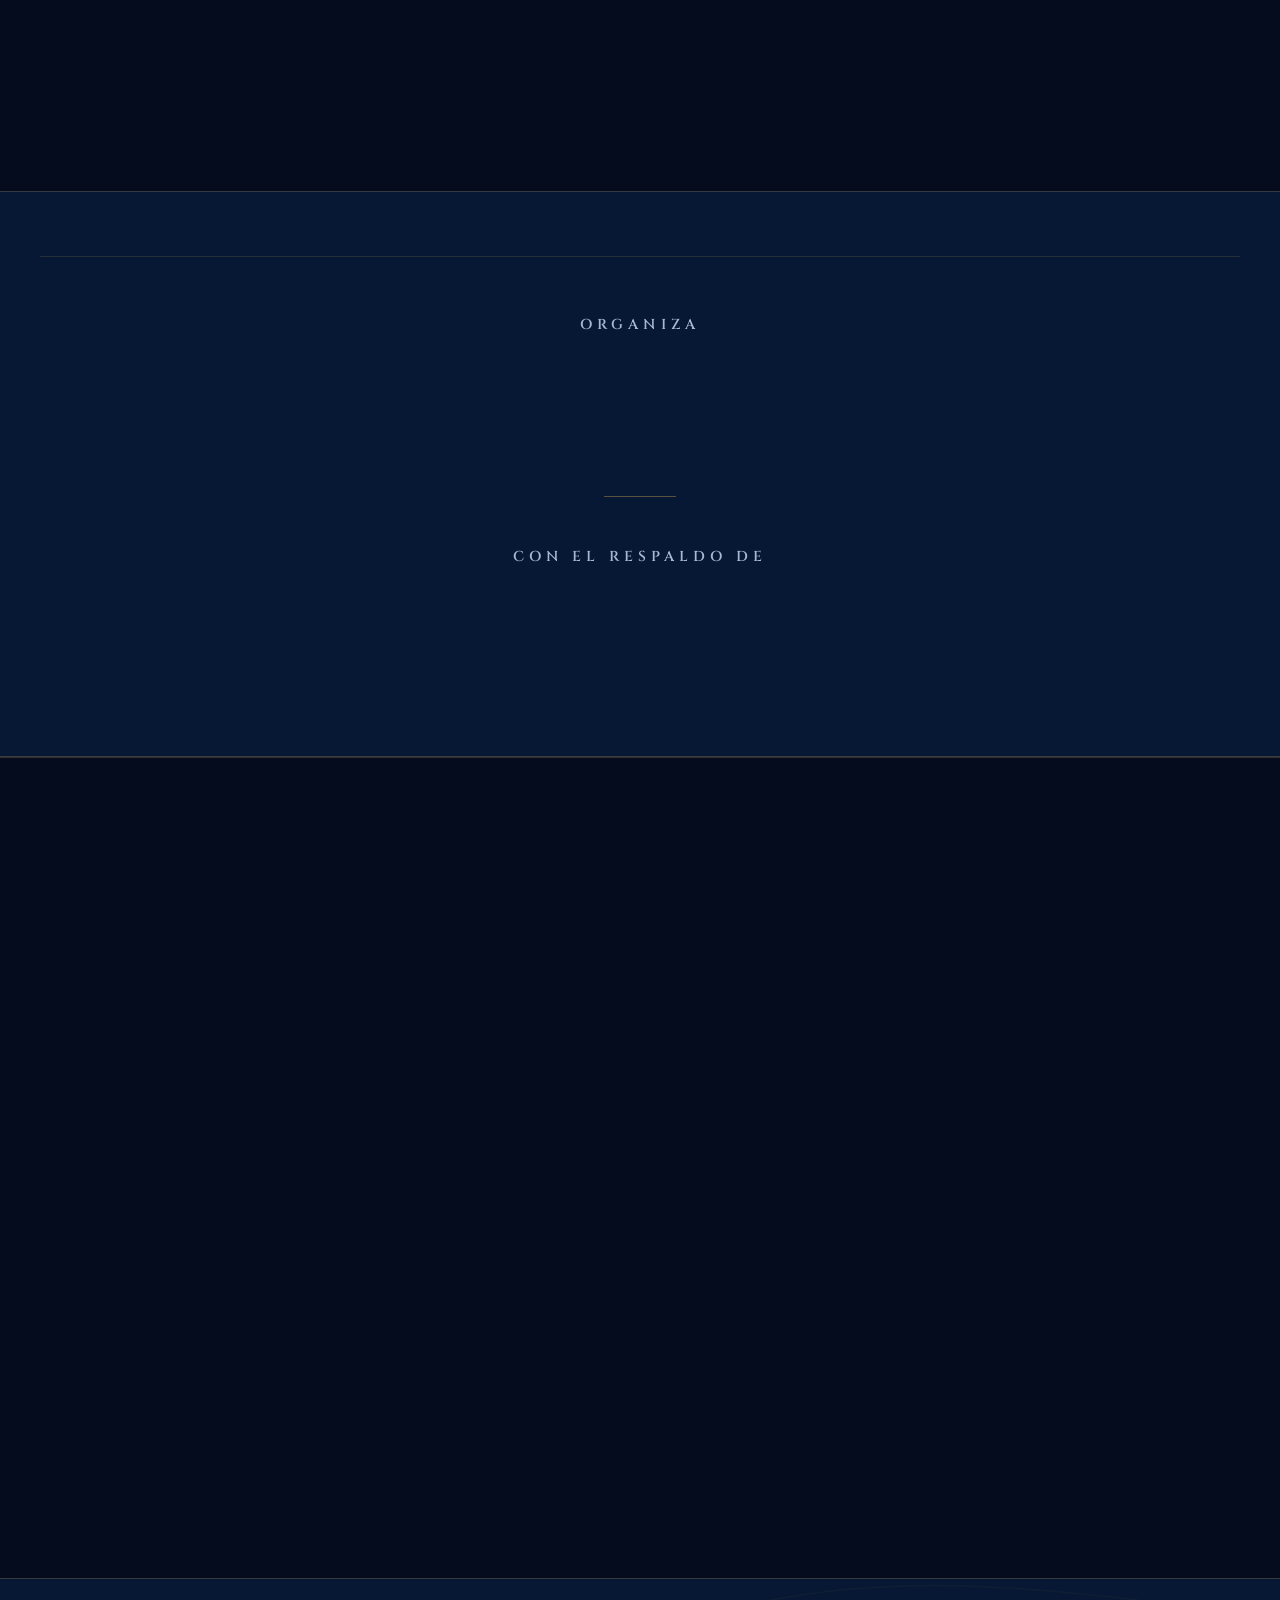
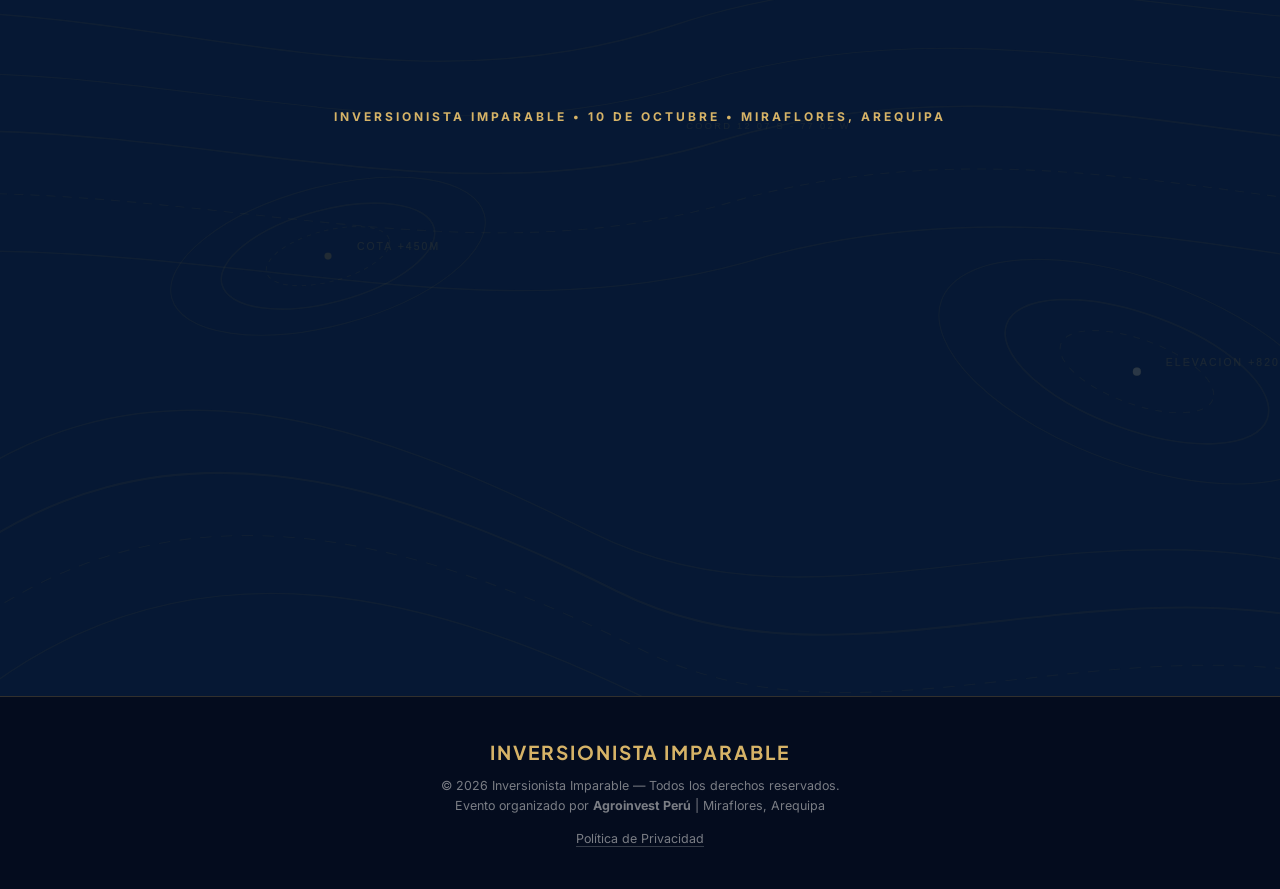
==== commit 327d2f8a: "fix(cta): actualizar enlace del grupo oficial de WhatsApp" ====
--- a/index.html
+++ b/index.html
@@ -1768,7 +1768,7 @@
             </p>
           </div>
 
-          <form id="form-registro" data-registro data-whatsapp-group="https://chat.whatsapp.com/IsHvweC1RbmCKAbhpE5EDc"
+          <form id="form-registro" data-registro data-whatsapp-group="https://chat.whatsapp.com/EOjOZcpShgLEufMpNvSvpB?s=cl&p=a&mlu=4&ilr=4"
             action="api/registro.php" method="POST" novalidate>
             <!-- Anti-bots: campo trampa (los humanos no lo ven), tiempo de llenado y origen de la visita -->
             <div class="hp-field" aria-hidden="true">
@@ -1890,7 +1890,7 @@
               Auditorio del Campus Mar&iacute;a Montessori (Miraflores, Arequipa), ya est&aacute; guardado.</p>
             <p class="registro-exito-text registro-exito-text--next">&Uacute;nete al grupo de WhatsApp para recibir
               novedades y recordatorios antes del evento.</p>
-            <a class="btn-whatsapp" id="btn-whatsapp-group" href="https://chat.whatsapp.com/IsHvweC1RbmCKAbhpE5EDc"
+            <a class="btn-whatsapp" id="btn-whatsapp-group" href="https://chat.whatsapp.com/EOjOZcpShgLEufMpNvSvpB?s=cl&p=a&mlu=4&ilr=4"
               target="_blank" rel="noopener">
               <svg width="20" height="20" viewBox="0 0 24 24" fill="currentColor" aria-hidden="true">
                 <path
